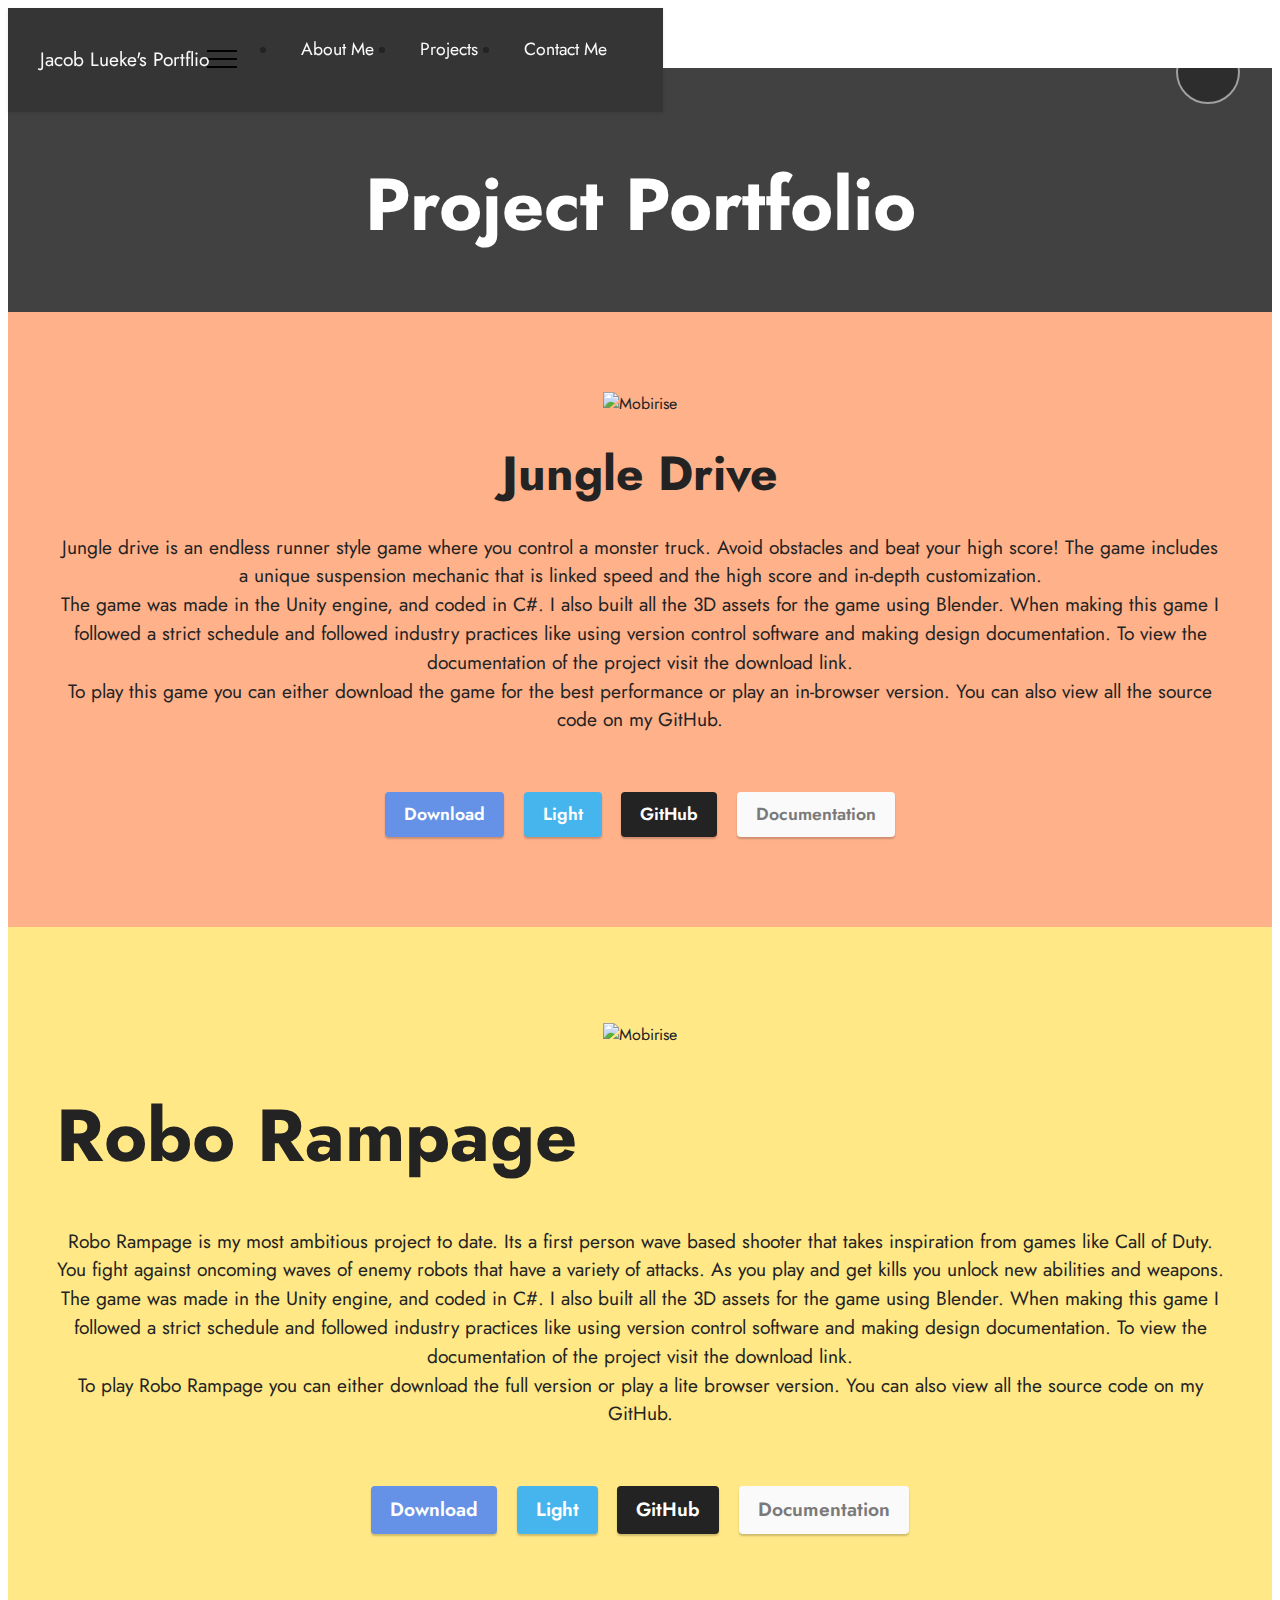
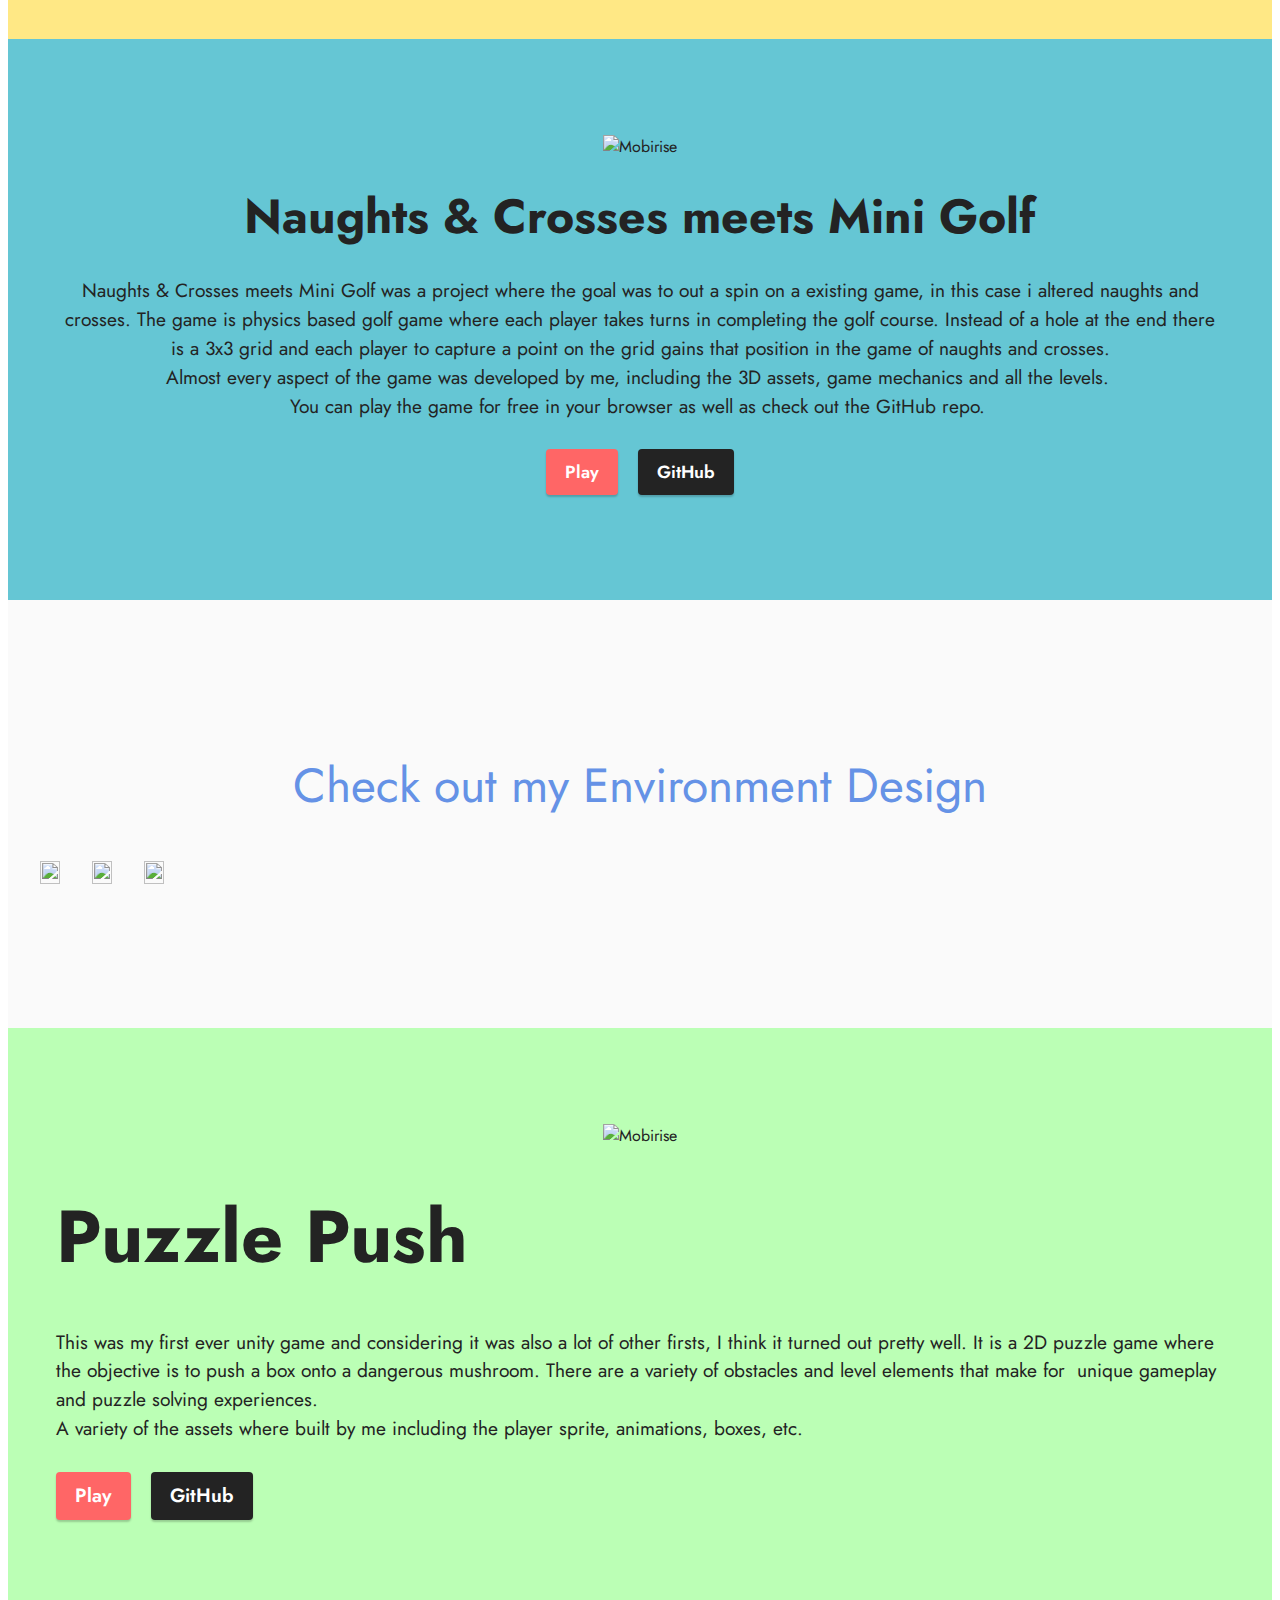
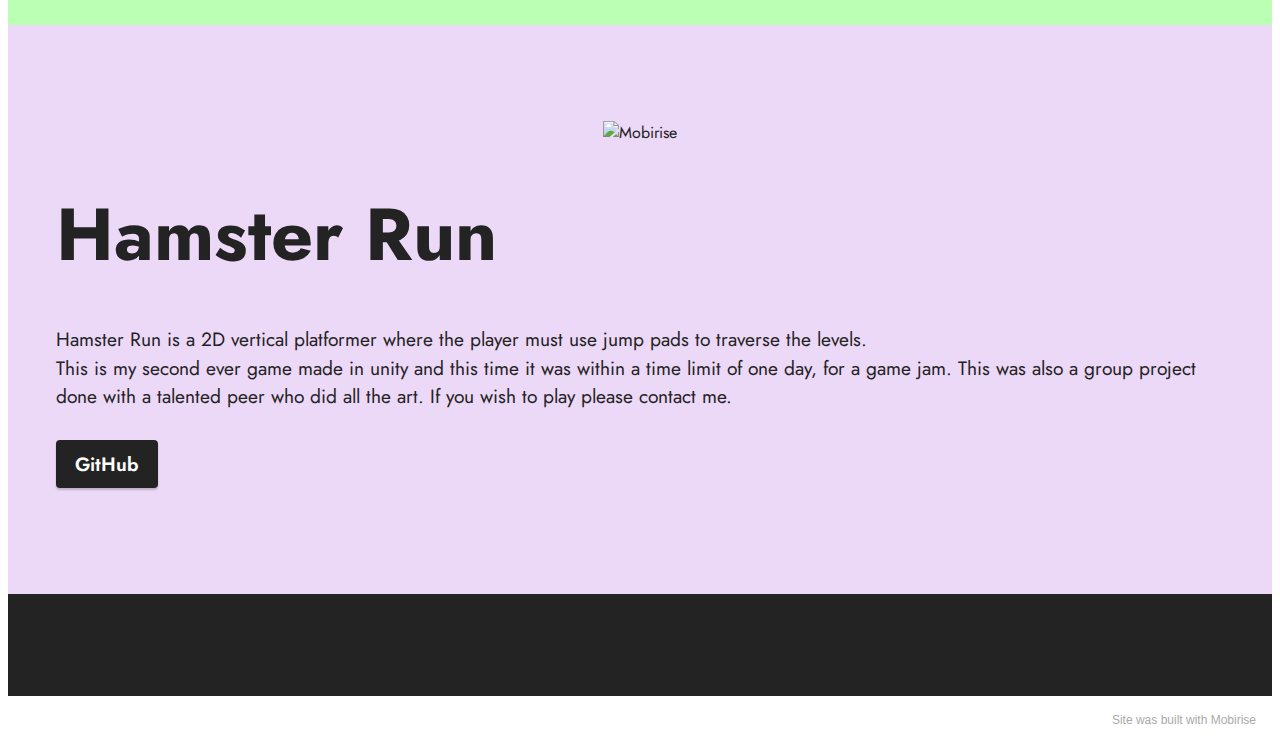
==== page1.html @ 91dbfdc4 "revert" ====
<!DOCTYPE html>
<html  >
<head>
  <!-- Site made with Mobirise Website Builder v5.5.2, https://mobirise.com -->
  <meta charset="UTF-8">
  <meta http-equiv="X-UA-Compatible" content="IE=edge">
  <meta name="generator" content="Mobirise v5.5.2, mobirise.com">
  <meta name="viewport" content="width=device-width, initial-scale=1, minimum-scale=1">
  <link rel="shortcut icon" href="assets/images/logo-128x139-1.png" type="image/x-icon">
  <meta name="description" content="">
  
  
  <title>Portolfio</title>
  <link rel="stylesheet" href="assets/web/assets/mobirise-icons2/mobirise2.css">
  <link rel="stylesheet" href="assets/bootstrap/css/bootstrap.min.css">
  <link rel="stylesheet" href="assets/bootstrap/css/bootstrap-grid.min.css">
  <link rel="stylesheet" href="assets/bootstrap/css/bootstrap-reboot.min.css">
  <link rel="stylesheet" href="assets/dropdown/css/style.css">
  <link rel="stylesheet" href="assets/socicon/css/styles.css">
  <link rel="stylesheet" href="assets/theme/css/style.css">
  <link rel="preload" href="https://fonts.googleapis.com/css?family=Jost:100,200,300,400,500,600,700,800,900,100i,200i,300i,400i,500i,600i,700i,800i,900i&display=swap" as="style" onload="this.onload=null;this.rel='stylesheet'">
  <noscript><link rel="stylesheet" href="https://fonts.googleapis.com/css?family=Jost:100,200,300,400,500,600,700,800,900,100i,200i,300i,400i,500i,600i,700i,800i,900i&display=swap"></noscript>
  <link rel="preload" as="style" href="assets/mobirise/css/mbr-additional.css"><link rel="stylesheet" href="assets/mobirise/css/mbr-additional.css" type="text/css">
  
  
  
  
</head>
<body>
  
  <section data-bs-version="5.1" class="menu menu1 cid-sQUdzG1cKZ" once="menu" id="menu1-v">
    

    <nav class="navbar navbar-dropdown navbar-fixed-top navbar-expand-lg">
        <div class="container">
            <div class="navbar-brand">
                
                <span class="navbar-caption-wrap"><a class="navbar-caption text-white text-primary display-7" href="index.html#top">Jacob Lueke's Portflio</a></span>
            </div>
            <button class="navbar-toggler" type="button" data-toggle="collapse" data-bs-toggle="collapse" data-target="#navbarSupportedContent" data-bs-target="#navbarSupportedContent" aria-controls="navbarNavAltMarkup" aria-expanded="false" aria-label="Toggle navigation">
                <div class="hamburger">
                    <span></span>
                    <span></span>
                    <span></span>
                    <span></span>
                </div>
            </button>
            <div class="collapse navbar-collapse" id="navbarSupportedContent">
                <ul class="navbar-nav nav-dropdown nav-right" data-app-modern-menu="true"><li class="nav-item"><a class="nav-link link text-white text-primary display-4" href="page2.html#top">
                            About Me</a></li>
                    <li class="nav-item"><a class="nav-link link text-white text-primary display-4" href="page1.html#top">Projects</a></li>
                    <li class="nav-item"><a class="nav-link link text-white text-primary display-4" href="index.html#form7-u">Contact Me</a>
                    </li></ul>
                
                
            </div>
        </div>
    </nav>
</section>

<section data-bs-version="5.1" class="header6 cid-sQVkIy7RHA" id="header6-13">

    

    

    <div class="align-center container">
        <div class="row justify-content-center">
            <div class="col-12 col-lg-10">
                <h1 class="mbr-section-title mbr-fonts-style mbr-white mb-3 display-1"><strong>Project Portfolio</strong></h1>
                
                
                
            </div>
        </div>
    </div>
</section>

<section data-bs-version="5.1" class="header14 cid-sQVjzppaXi" id="header14-12">

    

    

    <div class="container">
        <div class="row justify-content-center align-items-center">
            <div class="col-12 col-md-7 image-wrapper">
                <img src="assets/images/capture6-1256x707.png" alt="Mobirise">
            </div>
            <div class="col-12 col-md">
                <div class="text-wrapper">
                    <h1 class="mbr-section-title mbr-fonts-style mb-3 display-2"><strong>Jungle Drive</strong></h1>
                    <p class="mbr-text mbr-fonts-style display-7">Jungle drive is an endless runner style game where you control a monster truck. Avoid obstacles and beat your high score! The game includes a unique suspension mechanic that is linked speed and the high score and in-depth customization.<br>The game was made in the Unity engine, and coded in C#. I also built all the 3D assets for the game using Blender. When making this game I followed a strict schedule and followed industry practices like using version control software and making design documentation. To view the documentation of the project visit the download link.<br>To play this game&nbsp;you can either download the game for the best performance or play an in-browser version. You can also view all the source code on my GitHub.<br><br></p>
                    <div class="mbr-section-btn mt-3"><a class="btn btn-primary display-4" href="https://drive.google.com/drive/folders/1YsSR0ythibNIEJcyOgv0qKpNELX3BzXY?usp=sharing" target="_blank">Download</a> <a class="btn btn-info display-4" href="https://play.unity.com/mg/other/jungle-drive" target="_blank">Light</a> <a class="btn btn-black display-4" href="https://github.com/BeeepBeepSheep/Jungle-Drive-Practical-Project/tree/main" target="_blank">GitHub</a> <a class="btn btn-white display-4" href="https://drive.google.com/drive/folders/1ztx5R9bh13xv-PZUQ4jQxgOvToodJFNw?usp=sharing" target="_blank">Documentation</a></div>
                </div>
            </div>
        </div>
    </div>
</section>

<section data-bs-version="5.1" class="header11 cid-sQUyQon778" id="header11-w">

    

    

    <div class="container">
        <div class="row justify-content-center">
            <div class="col-12 col-md-6 image-wrapper">
                <img class="w-100" src="assets/images/roborampage-screenshot-2-1123x1123.jpg" alt="Mobirise">
            </div>
            <div class="col-12 col-md">
                <div class="text-wrapper text-center">
                    <h1 class="mbr-section-title mbr-fonts-style mb-3 display-1">
                        <strong>Robo Rampage</strong></h1>
                    <p class="mbr-text mbr-fonts-style display-7">
                        Robo Rampage is my most ambitious project to date. Its a first person wave based shooter that takes inspiration from games like Call of Duty. You fight against oncoming waves of enemy robots that have a variety of attacks. As you play and get kills you unlock new abilities and weapons. The game was made in the Unity engine, and coded in C#. I also built all the 3D assets for the game using Blender. When making this game I followed a strict schedule and followed industry practices like using version control software and making design documentation. To view the documentation of the project visit the download link.<br>To play Robo Rampage you can either download the full version or play a lite browser version. You can also view all the source code on my GitHub.<br><br></p>
                    <div class="mbr-section-btn mt-3"><a class="btn btn-primary display-7" href="https://drive.google.com/drive/u/0/folders/1xONFIxglfMRTgCV4GXK0SNBxltFMlNjQ" target="_blank">Download</a> <a class="btn btn-info display-7" href="https://play.unity.com/mg/other/fmp-romo-rampage" target="_blank">Light</a> <a class="btn btn-black display-7" href="https://github.com/BeeepBeepSheep/Robo-Rampage-FMP-Y1-/tree/mainBuild" target="_blank">GitHub</a> <a class="btn btn-white display-7" href="https://drive.google.com/drive/folders/1ztx5R9bh13xv-PZUQ4jQxgOvToodJFNw?usp=sharing" target="_blank">Documentation</a></div>
                </div>
            </div>
        </div>
    </div>
</section>

<section data-bs-version="5.1" class="header14 cid-sQUB1m6skg" id="header14-x">

    

    

    <div class="container">
        <div class="row justify-content-center align-items-center">
            <div class="col-12 col-md-6 image-wrapper">
                <img src="assets/images/capture-2-890x1080.png" alt="Mobirise">
            </div>
            <div class="col-12 col-md">
                <div class="text-wrapper">
                    <h1 class="mbr-section-title mbr-fonts-style mb-3 display-2">
                        <strong>Naughts &amp; Crosses meets Mini Golf</strong></h1>
                    <p class="mbr-text mbr-fonts-style display-7">
                        Naughts &amp; Crosses meets Mini Golf was a project where the goal was to out a spin on a existing game, in this case i altered naughts and crosses. The game is physics based golf game where each player takes turns in completing the golf course. Instead of a hole at the end there is a 3x3 grid and each player to capture a point on the grid gains that position in the game of naughts and crosses.<br>Almost every aspect of the game was developed by me, including the 3D assets, game mechanics and all the levels.&nbsp;<br>You can play the game for free in your browser as well as check out the GitHub repo.&nbsp;</p>
                    <div class="mbr-section-btn mt-3"><a class="btn btn-secondary display-4" href="https://play.unity.com/mg/other/tic-tac-toe-meets-mini-golf" target="_blank">Play</a>
                         <a class="btn btn-black display-4" href="https://github.com/BeeepBeepSheep/Naughts-Crosses-meets-Mini-Golf" target="_blank">GitHub</a></div>
                </div>
            </div>
        </div>
    </div>
</section>

<section data-bs-version="5.1" class="gallery6 mbr-gallery cid-sVyp55yveb" id="gallery6-1f">
    

    

    <div class="container-fluid">
        <div class="mbr-section-head">
            <h3 class="mbr-section-title mbr-fonts-style align-center m-0 display-2"><strong><a href="page2.html#image2-19" class="text-primary">Check out my Environment Design</a></strong></h3>
            
        </div>
        <div class="row mbr-gallery mt-4">
            
            <div class="col-12 col-md-6 col-lg-4 item gallery-image active">
                <div class="item-wrapper" data-toggle="modal" data-bs-toggle="modal" data-target="#sVyuZx3Oq2-modal" data-bs-target="#sVyuZx3Oq2-modal">
                    <a href="page2.html#image2-19"><img class="w-100" src="assets/images/minecraft-20-09-2021-20-49-16-878x494.png" alt="" data-slide-to="0" data-bs-slide-to="0" data-target="#lb-sVyuZx3Oq2" data-bs-target="#lb-sVyuZx3Oq2"></a>
                    <div class="icon-wrapper">
                        <span class="mobi-mbri mobi-mbri-search mbr-iconfont mbr-iconfont-btn"></span>
                    </div>
                </div>
                
            </div><div class="col-12 col-md-6 col-lg-4 item gallery-image">
                <div class="item-wrapper" data-toggle="modal" data-bs-toggle="modal" data-target="#sVyuZx3Oq2-modal" data-bs-target="#sVyuZx3Oq2-modal">
                    <a href="page2.html#image2-19"><img class="w-100" src="assets/images/minecraft-29-10-2021-11-00-8-878x494.png" alt="" data-slide-to="1" data-bs-slide-to="1" data-target="#lb-sVyuZx3Oq2" data-bs-target="#lb-sVyuZx3Oq2"></a>
                    <div class="icon-wrapper">
                        <span class="mobi-mbri mobi-mbri-search mbr-iconfont mbr-iconfont-btn"></span>
                    </div>
                </div>
                
            </div>
            
            <div class="col-12 col-md-6 col-lg-4 item gallery-image">
                <div class="item-wrapper" data-toggle="modal" data-bs-toggle="modal" data-target="#sVyuZx3Oq2-modal" data-bs-target="#sVyuZx3Oq2-modal">
                    <a href="page2.html#image2-19"><img class="w-100" src="assets/images/minecraft-29-10-2021-11-00-50-878x494.png" alt="" data-slide-to="2" data-bs-slide-to="2" data-target="#lb-sVyuZx3Oq2" data-bs-target="#lb-sVyuZx3Oq2"></a>
                    <div class="icon-wrapper">
                        <span class="mobi-mbri mobi-mbri-search mbr-iconfont mbr-iconfont-btn"></span>
                    </div>
                </div>
                
            </div>
        </div>

        <div class="modal mbr-slider" tabindex="-1" role="dialog" aria-hidden="true" id="sVyuZx3Oq2-modal">
            <div class="modal-dialog" role="document">
                <div class="modal-content">
                    <div class="modal-body">
                        <div class="carousel slide" id="lb-sVyuZx3Oq2" data-interval="5000" data-bs-interval="5000">
                            <div class="carousel-inner">
                                
                                <div class="carousel-item">
                                    <img class="d-block w-100" src="assets/images/minecraft-20-09-2021-20-49-16-878x494.png" alt="">
                                </div><div class="carousel-item active">
                                    <img class="d-block w-100" src="assets/images/minecraft-29-10-2021-11-00-8-878x494.png" alt="">
                                </div>
                                
                                <div class="carousel-item">
                                    <img class="d-block w-100" src="assets/images/minecraft-29-10-2021-11-00-50-878x494.png" alt="">
                                </div>
                            </div>
                            <ol class="carousel-indicators">
                                <li data-slide-to="0" data-bs-slide-to="0" class="active" data-target="#lb-sVyuZx3Oq2" data-bs-target="#lb-sVyuZx3Oq2"></li>
                                <li data-slide-to="1" data-bs-slide-to="1" data-target="#lb-sVyuZx3Oq2" data-bs-target="#lb-sVyuZx3Oq2"></li>
                                <li data-slide-to="2" data-bs-slide-to="2" data-target="#lb-sVyuZx3Oq2" data-bs-target="#lb-sVyuZx3Oq2"></li>
                                
                            </ol>
                            <a role="button" href="" class="close" data-dismiss="modal" data-bs-dismiss="modal" aria-label="Close">
                            </a>
                            <a class="carousel-control-prev carousel-control" role="button" data-slide="prev" data-bs-slide="prev" href="#lb-sVyuZx3Oq2">
                                <span class="mobi-mbri mobi-mbri-arrow-prev" aria-hidden="true"></span>
                                <span class="sr-only visually-hidden">Previous</span>
                            </a>
                            <a class="carousel-control-next carousel-control" role="button" data-slide="next" data-bs-slide="next" href="#lb-sVyuZx3Oq2">
                                <span class="mobi-mbri mobi-mbri-arrow-next" aria-hidden="true"></span>
                                <span class="sr-only visually-hidden">Next</span>
                            </a>
                        </div>
                    </div>
                </div>
            </div>
        </div>
    </div>
</section>

<section data-bs-version="5.1" class="header11 cid-sQV9ipNPEw" id="header11-11">

    

    

    <div class="container">
        <div class="row justify-content-center">
            <div class="col-12 col-md-6 image-wrapper">
                <img class="w-100" src="assets/images/capture6-759x899.png" alt="Mobirise">
            </div>
            <div class="col-12 col-md">
                <div class="text-wrapper text-center">
                    <h1 class="mbr-section-title mbr-fonts-style mb-3 display-1">
                        <strong>Puzzle Push</strong></h1>
                    <p class="mbr-text mbr-fonts-style display-7">
                        This was my first ever unity game and considering it was also a lot of other firsts, I think it turned out pretty well. It is a 2D puzzle game where the objective is to push a box onto a dangerous mushroom. There are a variety of obstacles and level elements that make for&nbsp; unique gameplay and puzzle solving experiences.<br>A variety of the assets where built by me including the player sprite, animations, boxes, etc.</p>
                    <div class="mbr-section-btn mt-3"><a class="btn btn-secondary display-7" href="https://play.unity.com/mg/other/puzzle-push" target="_blank">Play</a> <a class="btn btn-black display-7" href="https://github.com/BeeepBeepSheep/PracticalProject-2D/tree/master4" target="_blank">GitHub</a></div>
                </div>
            </div>
        </div>
    </div>
</section>

<section data-bs-version="5.1" class="header11 cid-sQVnbO18UL" id="header11-15">

    

    

    <div class="container">
        <div class="row justify-content-center">
            <div class="col-12 col-md-6 image-wrapper">
                <img class="w-100" src="assets/images/capture7-1083x868.png" alt="Mobirise">
            </div>
            <div class="col-12 col-md">
                <div class="text-wrapper text-center">
                    <h1 class="mbr-section-title mbr-fonts-style mb-3 display-1">
                        <strong>Hamster Run</strong></h1>
                    <p class="mbr-text mbr-fonts-style display-7">Hamster Run is a 2D vertical platformer where the player must use jump pads to traverse the levels.<br>This is my second ever game made in unity and this time it was within a time limit of one day, for a game jam. This was also a group project done with a talented peer who did all the art. If you wish to play please contact me.</p>
                    <div class="mbr-section-btn mt-3"><a class="btn btn-black display-7" href="https://github.com/BeeepBeepSheep/team-project-game-jam-v2" target="_blank">GitHub</a></div>
                </div>
            </div>
        </div>
    </div>
</section>

<section data-bs-version="5.1" class="footer3 cid-sQVOUpzdGP" once="footers" id="footer3-1b">

    

    

    <div class="container">
        <div class="media-container-row align-center mbr-white">
            
            
            <div class="row row-copirayt">
                <p class="mbr-text mb-0 mbr-fonts-style mbr-white align-center display-7"></p>
            </div>
        </div>
    </div>
</section><section style="background-color: #fff; font-family: -apple-system, BlinkMacSystemFont, 'Segoe UI', 'Roboto', 'Helvetica Neue', Arial, sans-serif; color:#aaa; font-size:12px; padding: 0; align-items: center; display: flex;"><a href="https://mobirise.site/w" style="flex: 1 1; height: 3rem; padding-left: 1rem;"></a><p style="flex: 0 0 auto; margin:0; padding-right:1rem;">Site was <a href="https://mobirise.site/h" style="color:#aaa;">built with</a> Mobirise</p></section><script src="assets/bootstrap/js/bootstrap.bundle.min.js"></script>  <script src="assets/smoothscroll/smooth-scroll.js"></script>  <script src="assets/ytplayer/index.js"></script>  <script src="assets/dropdown/js/navbar-dropdown.js"></script>  <script src="assets/theme/js/script.js"></script>  
  
  
</body>
</html>
---- assets/theme/css/style.css ----
@charset "UTF-8";
section {
  background-color: #ffffff;
}

body {
  font-style: normal;
  line-height: 1.5;
  font-weight: 400;
  color: #232323;
  position: relative;
}

button {
  background-color: transparent;
  border-color: transparent;
}

section,
.container,
.container-fluid {
  position: relative;
  word-wrap: break-word;
}

a.mbr-iconfont:hover {
  text-decoration: none;
}

.article .lead p,
.article .lead ul,
.article .lead ol,
.article .lead pre,
.article .lead blockquote {
  margin-bottom: 0;
}

a {
  font-style: normal;
  font-weight: 400;
  cursor: pointer;
}
a, a:hover {
  text-decoration: none;
}

.mbr-section-title {
  font-style: normal;
  line-height: 1.3;
}

.mbr-section-subtitle {
  line-height: 1.3;
}

.mbr-text {
  font-style: normal;
  line-height: 1.7;
}

h1,
h2,
h3,
h4,
h5,
h6,
.display-1,
.display-2,
.display-4,
.display-5,
.display-7,
span,
p,
a {
  line-height: 1;
  word-break: break-word;
  word-wrap: break-word;
  font-weight: 400;
}

b,
strong {
  font-weight: bold;
}

input:-webkit-autofill, input:-webkit-autofill:hover, input:-webkit-autofill:focus, input:-webkit-autofill:active {
  transition-delay: 9999s;
  -webkit-transition-property: background-color, color;
  transition-property: background-color, color;
}

textarea[type=hidden] {
  display: none;
}

section {
  background-position: 50% 50%;
  background-repeat: no-repeat;
  background-size: cover;
}
section .mbr-background-video,
section .mbr-background-video-preview {
  position: absolute;
  bottom: 0;
  left: 0;
  right: 0;
  top: 0;
}

.hidden {
  visibility: hidden;
}

.mbr-z-index20 {
  z-index: 20;
}

/*! Base colors */
.mbr-white {
  color: #ffffff;
}

.mbr-black {
  color: #111111;
}

.mbr-bg-white {
  background-color: #ffffff;
}

.mbr-bg-black {
  background-color: #000000;
}

/*! Text-aligns */
.align-left {
  text-align: left;
}

.align-center {
  text-align: center;
}

.align-right {
  text-align: right;
}

/*! Font-weight  */
.mbr-light {
  font-weight: 300;
}

.mbr-regular {
  font-weight: 400;
}

.mbr-semibold {
  font-weight: 500;
}

.mbr-bold {
  font-weight: 700;
}

/*! Media  */
.media-content {
  flex-basis: 100%;
}

.media-container-row {
  display: flex;
  flex-direction: row;
  flex-wrap: wrap;
  justify-content: center;
  align-content: center;
  align-items: start;
}
.media-container-row .media-size-item {
  width: 400px;
}

.media-container-column {
  display: flex;
  flex-direction: column;
  flex-wrap: wrap;
  justify-content: center;
  align-content: center;
  align-items: stretch;
}
.media-container-column > * {
  width: 100%;
}

@media (min-width: 992px) {
  .media-container-row {
    flex-wrap: nowrap;
  }
}
figure {
  margin-bottom: 0;
  overflow: hidden;
}

figure[mbr-media-size] {
  transition: width 0.1s;
}

img,
iframe {
  display: block;
  width: 100%;
}

.card {
  background-color: transparent;
  border: none;
}

.card-box {
  width: 100%;
}

.card-img {
  text-align: center;
  flex-shrink: 0;
  -webkit-flex-shrink: 0;
}

.media {
  max-width: 100%;
  margin: 0 auto;
}

.mbr-figure {
  align-self: center;
}

.media-container > div {
  max-width: 100%;
}

.mbr-figure img,
.card-img img {
  width: 100%;
}

@media (max-width: 991px) {
  .media-size-item {
    width: auto !important;
  }

  .media {
    width: auto;
  }

  .mbr-figure {
    width: 100% !important;
  }
}
/*! Buttons */
.mbr-section-btn {
  margin-left: -0.6rem;
  margin-right: -0.6rem;
  font-size: 0;
}

.btn {
  font-weight: 600;
  border-width: 1px;
  font-style: normal;
  margin: 0.6rem 0.6rem;
  white-space: normal;
  transition: all 0.2s ease-in-out;
  display: inline-flex;
  align-items: center;
  justify-content: center;
  word-break: break-word;
}

.btn-sm {
  font-weight: 600;
  letter-spacing: 0px;
  transition: all 0.3s ease-in-out;
}

.btn-md {
  font-weight: 600;
  letter-spacing: 0px;
  transition: all 0.3s ease-in-out;
}

.btn-lg {
  font-weight: 600;
  letter-spacing: 0px;
  transition: all 0.3s ease-in-out;
}

.btn-form {
  margin: 0;
}
.btn-form:hover {
  cursor: pointer;
}

nav .mbr-section-btn {
  margin-left: 0rem;
  margin-right: 0rem;
}

/*! Btn icon margin */
.btn .mbr-iconfont,
.btn.btn-sm .mbr-iconfont {
  order: 1;
  cursor: pointer;
  margin-left: 0.5rem;
  vertical-align: sub;
}

.btn.btn-md .mbr-iconfont,
.btn.btn-md .mbr-iconfont {
  margin-left: 0.8rem;
}

.mbr-regular {
  font-weight: 400;
}

.mbr-semibold {
  font-weight: 500;
}

.mbr-bold {
  font-weight: 700;
}

[type=submit] {
  -webkit-appearance: none;
}

/*! Full-screen */
.mbr-fullscreen .mbr-overlay {
  min-height: 100vh;
}

.mbr-fullscreen {
  display: flex;
  display: -moz-flex;
  display: -ms-flex;
  display: -o-flex;
  align-items: center;
  min-height: 100vh;
  padding-top: 3rem;
  padding-bottom: 3rem;
}

/*! Map */
.map {
  height: 25rem;
  position: relative;
}
.map iframe {
  width: 100%;
  height: 100%;
}

/*! Scroll to top arrow */
.mbr-arrow-up {
  bottom: 25px;
  right: 90px;
  position: fixed;
  text-align: right;
  z-index: 5000;
  color: #ffffff;
  font-size: 22px;
}

.mbr-arrow-up a {
  background: rgba(0, 0, 0, 0.2);
  border-radius: 50%;
  color: #fff;
  display: inline-block;
  height: 60px;
  width: 60px;
  border: 2px solid #fff;
  outline-style: none !important;
  position: relative;
  text-decoration: none;
  transition: all 0.3s ease-in-out;
  cursor: pointer;
  text-align: center;
}
.mbr-arrow-up a:hover {
  background-color: rgba(0, 0, 0, 0.4);
}
.mbr-arrow-up a i {
  line-height: 60px;
}

.mbr-arrow-up-icon {
  display: block;
  color: #fff;
}

.mbr-arrow-up-icon::before {
  content: "›";
  display: inline-block;
  font-family: serif;
  font-size: 22px;
  line-height: 1;
  font-style: normal;
  position: relative;
  top: 6px;
  left: -4px;
  transform: rotate(-90deg);
}

/*! Arrow Down */
.mbr-arrow {
  position: absolute;
  bottom: 45px;
  left: 50%;
  width: 60px;
  height: 60px;
  cursor: pointer;
  background-color: rgba(80, 80, 80, 0.5);
  border-radius: 50%;
  transform: translateX(-50%);
}
@media (max-width: 767px) {
  .mbr-arrow {
    display: none;
  }
}
.mbr-arrow > a {
  display: inline-block;
  text-decoration: none;
  outline-style: none;
  -webkit-animation: arrowdown 1.7s ease-in-out infinite;
          animation: arrowdown 1.7s ease-in-out infinite;
  color: #ffffff;
}
.mbr-arrow > a > i {
  position: absolute;
  top: -2px;
  left: 15px;
  font-size: 2rem;
}

#scrollToTop a i::before {
  content: "";
  position: absolute;
  display: block;
  border-bottom: 2.5px solid #fff;
  border-left: 2.5px solid #fff;
  width: 27.8%;
  height: 27.8%;
  left: 50%;
  top: 51%;
  transform: translateY(-30%) translateX(-50%) rotate(135deg);
}

@keyframes arrowdown {
  0% {
    transform: translateY(0px);
  }
  50% {
    transform: translateY(-5px);
  }
  100% {
    transform: translateY(0px);
  }
}
@-webkit-keyframes arrowdown {
  0% {
    transform: translateY(0px);
  }
  50% {
    transform: translateY(-5px);
  }
  100% {
    transform: translateY(0px);
  }
}
@media (max-width: 500px) {
  .mbr-arrow-up {
    left: 0;
    right: 0;
    text-align: center;
  }
}
/*Gradients animation*/
@keyframes gradient-animation {
  from {
    background-position: 0% 100%;
    -webkit-animation-timing-function: ease-in-out;
            animation-timing-function: ease-in-out;
  }
  to {
    background-position: 100% 0%;
    -webkit-animation-timing-function: ease-in-out;
            animation-timing-function: ease-in-out;
  }
}
@-webkit-keyframes gradient-animation {
  from {
    background-position: 0% 100%;
    -webkit-animation-timing-function: ease-in-out;
            animation-timing-function: ease-in-out;
  }
  to {
    background-position: 100% 0%;
    -webkit-animation-timing-function: ease-in-out;
            animation-timing-function: ease-in-out;
  }
}
.bg-gradient {
  background-size: 200% 200%;
  animation: gradient-animation 5s infinite alternate;
  -webkit-animation: gradient-animation 5s infinite alternate;
}

.menu .navbar-brand {
  display: -webkit-flex;
}
.menu .navbar-brand span {
  display: flex;
  display: -webkit-flex;
}
.menu .navbar-brand .navbar-caption-wrap {
  display: -webkit-flex;
}
.menu .navbar-brand .navbar-logo img {
  display: -webkit-flex;
  width: auto;
}
@media (min-width: 768px) and (max-width: 991px) {
  .menu .navbar-toggleable-sm .navbar-nav {
    display: -ms-flexbox;
  }
}
@media (max-width: 991px) {
  .menu .navbar-collapse {
    max-height: 93.5vh;
  }
  .menu .navbar-collapse.show {
    overflow: auto;
  }
}
@media (min-width: 992px) {
  .menu .navbar-nav.nav-dropdown {
    display: -webkit-flex;
  }
  .menu .navbar-toggleable-sm .navbar-collapse {
    display: -webkit-flex !important;
  }
  .menu .collapsed .navbar-collapse {
    max-height: 93.5vh;
  }
  .menu .collapsed .navbar-collapse.show {
    overflow: auto;
  }
}
@media (max-width: 767px) {
  .menu .navbar-collapse {
    max-height: 80vh;
  }
}

.nav-link .mbr-iconfont {
  margin-right: 0.5rem;
}

.navbar {
  display: -webkit-flex;
  -webkit-flex-wrap: wrap;
  -webkit-align-items: center;
  -webkit-justify-content: space-between;
}

.navbar-collapse {
  -webkit-flex-basis: 100%;
  -webkit-flex-grow: 1;
  -webkit-align-items: center;
}

.nav-dropdown .link {
  padding: 0.667em 1.667em !important;
  margin: 0 !important;
}

.nav {
  display: -webkit-flex;
  -webkit-flex-wrap: wrap;
}

.row {
  display: -webkit-flex;
  -webkit-flex-wrap: wrap;
}

.justify-content-center {
  -webkit-justify-content: center;
}

.form-inline {
  display: -webkit-flex;
}

.card-wrapper {
  -webkit-flex: 1;
}

.carousel-control {
  z-index: 10;
  display: -webkit-flex;
}

.carousel-controls {
  display: -webkit-flex;
}

.media {
  display: -webkit-flex;
}

.form-group:focus {
  outline: none;
}

.jq-selectbox__select {
  padding: 7px 0;
  position: relative;
}

.jq-selectbox__dropdown {
  overflow: hidden;
  border-radius: 10px;
  position: absolute;
  top: 100%;
  left: 0 !important;
  width: 100% !important;
}

.jq-selectbox__trigger-arrow {
  right: 0;
  transform: translateY(-50%);
}

.jq-selectbox li {
  padding: 1.07em 0.5em;
}

input[type=range] {
  padding-left: 0 !important;
  padding-right: 0 !important;
}

.modal-dialog,
.modal-content {
  height: 100%;
}

.modal-dialog .carousel-inner {
  height: calc(100vh - 1.75rem);
}
@media (max-width: 575px) {
  .modal-dialog .carousel-inner {
    height: calc(100vh - 1rem);
  }
}

.carousel-item {
  text-align: center;
}

.carousel-item img {
  margin: auto;
}

.navbar-toggler {
  align-self: flex-start;
  padding: 0.25rem 0.75rem;
  font-size: 1.25rem;
  line-height: 1;
  background: transparent;
  border: 1px solid transparent;
  border-radius: 0.25rem;
}

.navbar-toggler:focus,
.navbar-toggler:hover {
  text-decoration: none;
  box-shadow: none;
}

.navbar-toggler-icon {
  display: inline-block;
  width: 1.5em;
  height: 1.5em;
  vertical-align: middle;
  content: "";
  background: no-repeat center center;
  background-size: 100% 100%;
}

.navbar-toggler-left {
  position: absolute;
  left: 1rem;
}

.navbar-toggler-right {
  position: absolute;
  right: 1rem;
}

.card-img {
  width: auto;
}

.menu .navbar.collapsed:not(.beta-menu) {
  flex-direction: column;
}

.carousel-item.active,
.carousel-item-next,
.carousel-item-prev {
  display: flex;
}

.note-air-layout .dropup .dropdown-menu,
.note-air-layout .navbar-fixed-bottom .dropdown .dropdown-menu {
  bottom: initial !important;
}

html,
body {
  height: auto;
  min-height: 100vh;
}

.dropup .dropdown-toggle::after {
  display: none;
}

.form-asterisk {
  font-family: initial;
  position: absolute;
  top: -2px;
  font-weight: normal;
}

.form-control-label {
  position: relative;
  cursor: pointer;
  margin-bottom: 0.357em;
  padding: 0;
}

.alert {
  color: #ffffff;
  border-radius: 0;
  border: 0;
  font-size: 1.1rem;
  line-height: 1.5;
  margin-bottom: 1.875rem;
  padding: 1.25rem;
  position: relative;
  text-align: center;
}
.alert.alert-form::after {
  background-color: inherit;
  bottom: -7px;
  content: "";
  display: block;
  height: 14px;
  left: 50%;
  margin-left: -7px;
  position: absolute;
  transform: rotate(45deg);
  width: 14px;
}

.form-control {
  background-color: #ffffff;
  background-clip: border-box;
  color: #232323;
  line-height: 1rem !important;
  height: auto;
  padding: 0.6rem 1.2rem;
  transition: border-color 0.25s ease 0s;
  border: 1px solid transparent !important;
  border-radius: 4px;
  box-shadow: rgba(0, 0, 0, 0.07) 0px 1px 1px 0px, rgba(0, 0, 0, 0.07) 0px 1px 3px 0px, rgba(0, 0, 0, 0.03) 0px 0px 0px 1px;
}
.form-active .form-control:invalid {
  border-color: red;
}

form .row {
  margin-left: -0.6rem;
  margin-right: -0.6rem;
}
form .row [class*=col] {
  padding-left: 0.6rem;
  padding-right: 0.6rem;
}

form .mbr-section-btn {
  margin: 0;
  padding-left: 0.6rem;
  padding-right: 0.6rem;
}

form .btn {
  display: flex;
  padding: 0.6rem 1.2rem;
  margin: 0;
}

form .form-check-input {
  margin-top: 0.5;
}

textarea.form-control {
  line-height: 1.5rem !important;
}

.form-group {
  margin-bottom: 1.2rem;
}

.form-control,
form .btn {
  min-height: 48px;
}

.gdpr-block label span.textGDPR input[name=gdpr] {
  top: 7px;
}

.form-control:focus {
  box-shadow: none;
}

:focus {
  outline: none;
}

.mbr-overlay {
  background-color: #000;
  bottom: 0;
  left: 0;
  opacity: 0.5;
  position: absolute;
  right: 0;
  top: 0;
  z-index: 0;
  pointer-events: none;
}

blockquote {
  font-style: italic;
  padding: 3rem;
  font-size: 1.09rem;
  position: relative;
  border-left: 3px solid;
}

ul,
ol,
pre,
blockquote {
  margin-bottom: 2.3125rem;
}

.mt-4 {
  margin-top: 2rem !important;
}

.mb-4 {
  margin-bottom: 2rem !important;
}

@media (min-width: 992px) {
  .container {
    padding-left: 16px;
    padding-right: 16px;
  }

  .row {
    margin-left: -16px;
    margin-right: -16px;
  }
  .row > [class*=col] {
    padding-left: 16px;
    padding-right: 16px;
  }
}
@media (min-width: 768px) {
  .container-fluid {
    padding-left: 32px;
    padding-right: 32px;
  }
}
@media (min-width: 768px) and (max-width: 991px) {
  .mbr-container {
    padding-left: 32px;
    padding-right: 32px;
  }
}
@media (max-width: 767px) {
  .mbr-container {
    padding-left: 16px;
    padding-right: 16px;
  }
}
.card-wrapper,
.item-wrapper {
  overflow: hidden;
}

.app-video-wrapper > img {
  opacity: 1;
}

.item {
  position: relative;
}

.dropdown-menu .dropdown-menu {
  left: 100%;
}

.dropdown-item + .dropdown-menu {
  display: none;
}

.dropdown-item:hover + .dropdown-menu,
.dropdown-menu:hover {
  display: block;
}.engine {
	position: absolute;
	text-indent: -2400px;
	text-align: center;
	padding: 0;
	top: 0;
	left: -2400px;
}
---- assets/mobirise/css/mbr-additional.css ----
body {
  font-family: Jost;
}
.display-1 {
  font-family: 'Jost', sans-serif;
  font-size: 4.6rem;
  line-height: 1.1;
}
.display-1 > .mbr-iconfont {
  font-size: 5.75rem;
}
.display-2 {
  font-family: 'Jost', sans-serif;
  font-size: 3rem;
  line-height: 1.1;
}
.display-2 > .mbr-iconfont {
  font-size: 3.75rem;
}
.display-4 {
  font-family: 'Jost', sans-serif;
  font-size: 1.1rem;
  line-height: 1.5;
}
.display-4 > .mbr-iconfont {
  font-size: 1.375rem;
}
.display-5 {
  font-family: 'Jost', sans-serif;
  font-size: 2.2rem;
  line-height: 1.5;
}
.display-5 > .mbr-iconfont {
  font-size: 2.75rem;
}
.display-7 {
  font-family: 'Jost', sans-serif;
  font-size: 1.2rem;
  line-height: 1.5;
}
.display-7 > .mbr-iconfont {
  font-size: 1.5rem;
}
/* ---- Fluid typography for mobile devices ---- */
/* 1.4 - font scale ratio ( bootstrap == 1.42857 ) */
/* 100vw - current viewport width */
/* (48 - 20)  48 == 48rem == 768px, 20 == 20rem == 320px(minimal supported viewport) */
/* 0.65 - min scale variable, may vary */
@media (max-width: 992px) {
  .display-1 {
    font-size: 3.68rem;
  }
}
@media (max-width: 768px) {
  .display-1 {
    font-size: 3.22rem;
    font-size: calc( 2.26rem + (4.6 - 2.26) * ((100vw - 20rem) / (48 - 20)));
    line-height: calc( 1.1 * (2.26rem + (4.6 - 2.26) * ((100vw - 20rem) / (48 - 20))));
  }
  .display-2 {
    font-size: 2.4rem;
    font-size: calc( 1.7rem + (3 - 1.7) * ((100vw - 20rem) / (48 - 20)));
    line-height: calc( 1.3 * (1.7rem + (3 - 1.7) * ((100vw - 20rem) / (48 - 20))));
  }
  .display-4 {
    font-size: 0.88rem;
    font-size: calc( 1.0350000000000001rem + (1.1 - 1.0350000000000001) * ((100vw - 20rem) / (48 - 20)));
    line-height: calc( 1.4 * (1.0350000000000001rem + (1.1 - 1.0350000000000001) * ((100vw - 20rem) / (48 - 20))));
  }
  .display-5 {
    font-size: 1.76rem;
    font-size: calc( 1.42rem + (2.2 - 1.42) * ((100vw - 20rem) / (48 - 20)));
    line-height: calc( 1.4 * (1.42rem + (2.2 - 1.42) * ((100vw - 20rem) / (48 - 20))));
  }
  .display-7 {
    font-size: 0.96rem;
    font-size: calc( 1.07rem + (1.2 - 1.07) * ((100vw - 20rem) / (48 - 20)));
    line-height: calc( 1.4 * (1.07rem + (1.2 - 1.07) * ((100vw - 20rem) / (48 - 20))));
  }
}
/* Buttons */
.btn {
  padding: 0.6rem 1.2rem;
  border-radius: 4px;
}
.btn-sm {
  padding: 0.6rem 1.2rem;
  border-radius: 4px;
}
.btn-md {
  padding: 0.6rem 1.2rem;
  border-radius: 4px;
}
.btn-lg {
  padding: 1rem 2.6rem;
  border-radius: 4px;
}
.bg-primary {
  background-color: #6592e6 !important;
}
.bg-success {
  background-color: #40b0bf !important;
}
.bg-info {
  background-color: #47b5ed !important;
}
.bg-warning {
  background-color: #ffe161 !important;
}
.bg-danger {
  background-color: #ff9966 !important;
}
.btn-primary,
.btn-primary:active {
  background-color: #6592e6 !important;
  border-color: #6592e6 !important;
  color: #ffffff !important;
  box-shadow: 0 2px 2px 0 rgba(0, 0, 0, 0.2);
}
.btn-primary:hover,
.btn-primary:focus,
.btn-primary.focus,
.btn-primary.active {
  color: #ffffff !important;
  background-color: #2260d2 !important;
  border-color: #2260d2 !important;
  box-shadow: 0 2px 5px 0 rgba(0, 0, 0, 0.2);
}
.btn-primary.disabled,
.btn-primary:disabled {
  color: #ffffff !important;
  background-color: #2260d2 !important;
  border-color: #2260d2 !important;
}
.btn-secondary,
.btn-secondary:active {
  background-color: #ff6666 !important;
  border-color: #ff6666 !important;
  color: #ffffff !important;
  box-shadow: 0 2px 2px 0 rgba(0, 0, 0, 0.2);
}
.btn-secondary:hover,
.btn-secondary:focus,
.btn-secondary.focus,
.btn-secondary.active {
  color: #ffffff !important;
  background-color: #ff0f0f !important;
  border-color: #ff0f0f !important;
  box-shadow: 0 2px 5px 0 rgba(0, 0, 0, 0.2);
}
.btn-secondary.disabled,
.btn-secondary:disabled {
  color: #ffffff !important;
  background-color: #ff0f0f !important;
  border-color: #ff0f0f !important;
}
.btn-info,
.btn-info:active {
  background-color: #47b5ed !important;
  border-color: #47b5ed !important;
  color: #ffffff !important;
  box-shadow: 0 2px 2px 0 rgba(0, 0, 0, 0.2);
}
.btn-info:hover,
.btn-info:focus,
.btn-info.focus,
.btn-info.active {
  color: #ffffff !important;
  background-color: #148cca !important;
  border-color: #148cca !important;
  box-shadow: 0 2px 5px 0 rgba(0, 0, 0, 0.2);
}
.btn-info.disabled,
.btn-info:disabled {
  color: #ffffff !important;
  background-color: #148cca !important;
  border-color: #148cca !important;
}
.btn-success,
.btn-success:active {
  background-color: #40b0bf !important;
  border-color: #40b0bf !important;
  color: #ffffff !important;
  box-shadow: 0 2px 2px 0 rgba(0, 0, 0, 0.2);
}
.btn-success:hover,
.btn-success:focus,
.btn-success.focus,
.btn-success.active {
  color: #ffffff !important;
  background-color: #2a747e !important;
  border-color: #2a747e !important;
  box-shadow: 0 2px 5px 0 rgba(0, 0, 0, 0.2);
}
.btn-success.disabled,
.btn-success:disabled {
  color: #ffffff !important;
  background-color: #2a747e !important;
  border-color: #2a747e !important;
}
.btn-warning,
.btn-warning:active {
  background-color: #ffe161 !important;
  border-color: #ffe161 !important;
  color: #614f00 !important;
  box-shadow: 0 2px 2px 0 rgba(0, 0, 0, 0.2);
}
.btn-warning:hover,
.btn-warning:focus,
.btn-warning.focus,
.btn-warning.active {
  color: #0a0800 !important;
  background-color: #ffd10a !important;
  border-color: #ffd10a !important;
  box-shadow: 0 2px 5px 0 rgba(0, 0, 0, 0.2);
}
.btn-warning.disabled,
.btn-warning:disabled {
  color: #614f00 !important;
  background-color: #ffd10a !important;
  border-color: #ffd10a !important;
}
.btn-danger,
.btn-danger:active {
  background-color: #ff9966 !important;
  border-color: #ff9966 !important;
  color: #ffffff !important;
  box-shadow: 0 2px 2px 0 rgba(0, 0, 0, 0.2);
}
.btn-danger:hover,
.btn-danger:focus,
.btn-danger.focus,
.btn-danger.active {
  color: #ffffff !important;
  background-color: #ff5f0f !important;
  border-color: #ff5f0f !important;
  box-shadow: 0 2px 5px 0 rgba(0, 0, 0, 0.2);
}
.btn-danger.disabled,
.btn-danger:disabled {
  color: #ffffff !important;
  background-color: #ff5f0f !important;
  border-color: #ff5f0f !important;
}
.btn-white,
.btn-white:active {
  background-color: #fafafa !important;
  border-color: #fafafa !important;
  color: #7a7a7a !important;
  box-shadow: 0 2px 2px 0 rgba(0, 0, 0, 0.2);
}
.btn-white:hover,
.btn-white:focus,
.btn-white.focus,
.btn-white.active {
  color: #4f4f4f !important;
  background-color: #cfcfcf !important;
  border-color: #cfcfcf !important;
  box-shadow: 0 2px 5px 0 rgba(0, 0, 0, 0.2);
}
.btn-white.disabled,
.btn-white:disabled {
  color: #7a7a7a !important;
  background-color: #cfcfcf !important;
  border-color: #cfcfcf !important;
}
.btn-black,
.btn-black:active {
  background-color: #232323 !important;
  border-color: #232323 !important;
  color: #ffffff !important;
  box-shadow: 0 2px 2px 0 rgba(0, 0, 0, 0.2);
}
.btn-black:hover,
.btn-black:focus,
.btn-black.focus,
.btn-black.active {
  color: #ffffff !important;
  background-color: #000000 !important;
  border-color: #000000 !important;
  box-shadow: 0 2px 5px 0 rgba(0, 0, 0, 0.2);
}
.btn-black.disabled,
.btn-black:disabled {
  color: #ffffff !important;
  background-color: #000000 !important;
  border-color: #000000 !important;
}
.btn-primary-outline,
.btn-primary-outline:active {
  background-color: transparent !important;
  border-color: transparent;
  color: #6592e6;
}
.btn-primary-outline:hover,
.btn-primary-outline:focus,
.btn-primary-outline.focus,
.btn-primary-outline.active {
  color: #2260d2 !important;
  background-color: transparent!important;
  border-color: transparent!important;
  box-shadow: none!important;
}
.btn-primary-outline.disabled,
.btn-primary-outline:disabled {
  color: #ffffff !important;
  background-color: #6592e6 !important;
  border-color: #6592e6 !important;
}
.btn-secondary-outline,
.btn-secondary-outline:active {
  background-color: transparent !important;
  border-color: transparent;
  color: #ff6666;
}
.btn-secondary-outline:hover,
.btn-secondary-outline:focus,
.btn-secondary-outline.focus,
.btn-secondary-outline.active {
  color: #ff0f0f !important;
  background-color: transparent!important;
  border-color: transparent!important;
  box-shadow: none!important;
}
.btn-secondary-outline.disabled,
.btn-secondary-outline:disabled {
  color: #ffffff !important;
  background-color: #ff6666 !important;
  border-color: #ff6666 !important;
}
.btn-info-outline,
.btn-info-outline:active {
  background-color: transparent !important;
  border-color: transparent;
  color: #47b5ed;
}
.btn-info-outline:hover,
.btn-info-outline:focus,
.btn-info-outline.focus,
.btn-info-outline.active {
  color: #148cca !important;
  background-color: transparent!important;
  border-color: transparent!important;
  box-shadow: none!important;
}
.btn-info-outline.disabled,
.btn-info-outline:disabled {
  color: #ffffff !important;
  background-color: #47b5ed !important;
  border-color: #47b5ed !important;
}
.btn-success-outline,
.btn-success-outline:active {
  background-color: transparent !important;
  border-color: transparent;
  color: #40b0bf;
}
.btn-success-outline:hover,
.btn-success-outline:focus,
.btn-success-outline.focus,
.btn-success-outline.active {
  color: #2a747e !important;
  background-color: transparent!important;
  border-color: transparent!important;
  box-shadow: none!important;
}
.btn-success-outline.disabled,
.btn-success-outline:disabled {
  color: #ffffff !important;
  background-color: #40b0bf !important;
  border-color: #40b0bf !important;
}
.btn-warning-outline,
.btn-warning-outline:active {
  background-color: transparent !important;
  border-color: transparent;
  color: #ffe161;
}
.btn-warning-outline:hover,
.btn-warning-outline:focus,
.btn-warning-outline.focus,
.btn-warning-outline.active {
  color: #ffd10a !important;
  background-color: transparent!important;
  border-color: transparent!important;
  box-shadow: none!important;
}
.btn-warning-outline.disabled,
.btn-warning-outline:disabled {
  color: #614f00 !important;
  background-color: #ffe161 !important;
  border-color: #ffe161 !important;
}
.btn-danger-outline,
.btn-danger-outline:active {
  background-color: transparent !important;
  border-color: transparent;
  color: #ff9966;
}
.btn-danger-outline:hover,
.btn-danger-outline:focus,
.btn-danger-outline.focus,
.btn-danger-outline.active {
  color: #ff5f0f !important;
  background-color: transparent!important;
  border-color: transparent!important;
  box-shadow: none!important;
}
.btn-danger-outline.disabled,
.btn-danger-outline:disabled {
  color: #ffffff !important;
  background-color: #ff9966 !important;
  border-color: #ff9966 !important;
}
.btn-black-outline,
.btn-black-outline:active {
  background-color: transparent !important;
  border-color: transparent;
  color: #232323;
}
.btn-black-outline:hover,
.btn-black-outline:focus,
.btn-black-outline.focus,
.btn-black-outline.active {
  color: #000000 !important;
  background-color: transparent!important;
  border-color: transparent!important;
  box-shadow: none!important;
}
.btn-black-outline.disabled,
.btn-black-outline:disabled {
  color: #ffffff !important;
  background-color: #232323 !important;
  border-color: #232323 !important;
}
.btn-white-outline,
.btn-white-outline:active {
  background-color: transparent !important;
  border-color: transparent;
  color: #fafafa;
}
.btn-white-outline:hover,
.btn-white-outline:focus,
.btn-white-outline.focus,
.btn-white-outline.active {
  color: #cfcfcf !important;
  background-color: transparent!important;
  border-color: transparent!important;
  box-shadow: none!important;
}
.btn-white-outline.disabled,
.btn-white-outline:disabled {
  color: #7a7a7a !important;
  background-color: #fafafa !important;
  border-color: #fafafa !important;
}
.text-primary {
  color: #6592e6 !important;
}
.text-secondary {
  color: #ff6666 !important;
}
.text-success {
  color: #40b0bf !important;
}
.text-info {
  color: #47b5ed !important;
}
.text-warning {
  color: #ffe161 !important;
}
.text-danger {
  color: #ff9966 !important;
}
.text-white {
  color: #fafafa !important;
}
.text-black {
  color: #232323 !important;
}
a.text-primary:hover,
a.text-primary:focus,
a.text-primary.active {
  color: #205ac5 !important;
}
a.text-secondary:hover,
a.text-secondary:focus,
a.text-secondary.active {
  color: #ff0000 !important;
}
a.text-success:hover,
a.text-success:focus,
a.text-success.active {
  color: #266a73 !important;
}
a.text-info:hover,
a.text-info:focus,
a.text-info.active {
  color: #1283bc !important;
}
a.text-warning:hover,
a.text-warning:focus,
a.text-warning.active {
  color: #facb00 !important;
}
a.text-danger:hover,
a.text-danger:focus,
a.text-danger.active {
  color: #ff5500 !important;
}
a.text-white:hover,
a.text-white:focus,
a.text-white.active {
  color: #c7c7c7 !important;
}
a.text-black:hover,
a.text-black:focus,
a.text-black.active {
  color: #000000 !important;
}
a[class*="text-"]:not(.nav-link):not(.dropdown-item):not([role]):not(.navbar-caption) {
  position: relative;
  background-image: transparent;
  background-size: 10000px 2px;
  background-repeat: no-repeat;
  background-position: 0px 1.2em;
  background-position: -10000px 1.2em;
}
a[class*="text-"]:not(.nav-link):not(.dropdown-item):not([role]):not(.navbar-caption):hover {
  transition: background-position 2s ease-in-out;
  background-image: linear-gradient(currentColor 50%, currentColor 50%);
  background-position: 0px 1.2em;
}
.nav-tabs .nav-link.active {
  color: #6592e6;
}
.nav-tabs .nav-link:not(.active) {
  color: #232323;
}
.alert-success {
  background-color: #70c770;
}
.alert-info {
  background-color: #47b5ed;
}
.alert-warning {
  background-color: #ffe161;
}
.alert-danger {
  background-color: #ff9966;
}
.mbr-gallery-filter li.active .btn {
  background-color: #6592e6;
  border-color: #6592e6;
  color: #ffffff;
}
.mbr-gallery-filter li.active .btn:focus {
  box-shadow: none;
}
a,
a:hover {
  color: #6592e6;
}
.mbr-plan-header.bg-primary .mbr-plan-subtitle,
.mbr-plan-header.bg-primary .mbr-plan-price-desc {
  color: #ffffff;
}
.mbr-plan-header.bg-success .mbr-plan-subtitle,
.mbr-plan-header.bg-success .mbr-plan-price-desc {
  color: #a0d8df;
}
.mbr-plan-header.bg-info .mbr-plan-subtitle,
.mbr-plan-header.bg-info .mbr-plan-price-desc {
  color: #ffffff;
}
.mbr-plan-header.bg-warning .mbr-plan-subtitle,
.mbr-plan-header.bg-warning .mbr-plan-price-desc {
  color: #ffffff;
}
.mbr-plan-header.bg-danger .mbr-plan-subtitle,
.mbr-plan-header.bg-danger .mbr-plan-price-desc {
  color: #ffffff;
}
/* Scroll to top button*/
.scrollToTop_wraper {
  display: none;
}
.form-control {
  font-family: 'Jost', sans-serif;
  font-size: 1.1rem;
  line-height: 1.5;
  font-weight: 400;
}
.form-control > .mbr-iconfont {
  font-size: 1.375rem;
}
.form-control:hover,
.form-control:focus {
  box-shadow: rgba(0, 0, 0, 0.07) 0px 1px 1px 0px, rgba(0, 0, 0, 0.07) 0px 1px 3px 0px, rgba(0, 0, 0, 0.03) 0px 0px 0px 1px;
  border-color: #6592e6 !important;
}
.form-control:-webkit-input-placeholder {
  font-family: 'Jost', sans-serif;
  font-size: 1.1rem;
  line-height: 1.5;
  font-weight: 400;
}
.form-control:-webkit-input-placeholder > .mbr-iconfont {
  font-size: 1.375rem;
}
blockquote {
  border-color: #6592e6;
}
/* Forms */
.jq-selectbox li:hover,
.jq-selectbox li.selected {
  background-color: #6592e6;
  color: #ffffff;
}
.jq-number__spin {
  transition: 0.25s ease;
}
.jq-number__spin:hover {
  border-color: #6592e6;
}
.jq-selectbox .jq-selectbox__trigger-arrow,
.jq-number__spin.minus:after,
.jq-number__spin.plus:after {
  transition: 0.4s;
  border-top-color: #353535;
  border-bottom-color: #353535;
}
.jq-selectbox:hover .jq-selectbox__trigger-arrow,
.jq-number__spin.minus:hover:after,
.jq-number__spin.plus:hover:after {
  border-top-color: #6592e6;
  border-bottom-color: #6592e6;
}
.xdsoft_datetimepicker .xdsoft_calendar td.xdsoft_default,
.xdsoft_datetimepicker .xdsoft_calendar td.xdsoft_current,
.xdsoft_datetimepicker .xdsoft_timepicker .xdsoft_time_box > div > div.xdsoft_current {
  color: #ffffff !important;
  background-color: #6592e6 !important;
  box-shadow: none !important;
}
.xdsoft_datetimepicker .xdsoft_calendar td:hover,
.xdsoft_datetimepicker .xdsoft_timepicker .xdsoft_time_box > div > div:hover {
  color: #000000 !important;
  background: #ff6666 !important;
  box-shadow: none !important;
}
.lazy-bg {
  background-image: none !important;
}
.lazy-placeholder:not(section),
.lazy-none {
  display: block;
  position: relative;
  padding-bottom: 56.25%;
  width: 100%;
  height: auto;
}
iframe.lazy-placeholder,
.lazy-placeholder:after {
  content: '';
  position: absolute;
  width: 200px;
  height: 200px;
  background: transparent no-repeat center;
  background-size: contain;
  top: 50%;
  left: 50%;
  transform: translateX(-50%) translateY(-50%);
  background-image: url("data:image/svg+xml;charset=UTF-8,%3csvg width='32' height='32' viewBox='0 0 64 64' xmlns='http://www.w3.org/2000/svg' stroke='%236592e6' %3e%3cg fill='none' fill-rule='evenodd'%3e%3cg transform='translate(16 16)' stroke-width='2'%3e%3ccircle stroke-opacity='.5' cx='16' cy='16' r='16'/%3e%3cpath d='M32 16c0-9.94-8.06-16-16-16'%3e%3canimateTransform attributeName='transform' type='rotate' from='0 16 16' to='360 16 16' dur='1s' repeatCount='indefinite'/%3e%3c/path%3e%3c/g%3e%3c/g%3e%3c/svg%3e");
}
section.lazy-placeholder:after {
  opacity: 0.5;
}
body {
  overflow-x: hidden;
}
a {
  transition: color 0.6s;
}
.cid-sQUdzG1cKZ {
  z-index: 1000;
  width: 100%;
  position: relative;
  min-height: 60px;
}
.cid-sQUdzG1cKZ nav.navbar {
  position: fixed;
}
.cid-sQUdzG1cKZ .dropdown-item:before {
  font-family: Moririse2 !important;
  content: "\e966";
  display: inline-block;
  width: 0;
  position: absolute;
  left: 1rem;
  top: 0.5rem;
  margin-right: 0.5rem;
  line-height: 1;
  font-size: inherit;
  vertical-align: middle;
  text-align: center;
  overflow: hidden;
  transform: scale(0, 1);
  transition: all 0.25s ease-in-out;
}
.cid-sQUdzG1cKZ .dropdown-menu {
  padding: 0;
  border-radius: 4px;
  box-shadow: 0 1px 3px 0 rgba(0, 0, 0, 0.1);
}
.cid-sQUdzG1cKZ .dropdown-item {
  border-bottom: 1px solid #e6e6e6;
}
.cid-sQUdzG1cKZ .dropdown-item:hover,
.cid-sQUdzG1cKZ .dropdown-item:focus {
  background: #6592e6 !important;
  color: white !important;
}
.cid-sQUdzG1cKZ .dropdown-item:hover span {
  color: white;
}
.cid-sQUdzG1cKZ .dropdown-item:first-child {
  border-top-left-radius: 4px;
  border-top-right-radius: 4px;
}
.cid-sQUdzG1cKZ .dropdown-item:last-child {
  border-bottom: none;
  border-bottom-left-radius: 4px;
  border-bottom-right-radius: 4px;
}
.cid-sQUdzG1cKZ .nav-dropdown .link {
  padding: 0 0.3em !important;
  margin: 0.667em 1em !important;
}
.cid-sQUdzG1cKZ .nav-dropdown .link.dropdown-toggle::after {
  margin-left: 0.5rem;
  margin-top: 0.2rem;
}
.cid-sQUdzG1cKZ .nav-link {
  position: relative;
}
.cid-sQUdzG1cKZ .container {
  display: flex;
  margin: auto;
}
@media (min-width: 992px) {
  .cid-sQUdzG1cKZ .container {
    flex-wrap: nowrap;
  }
}
.cid-sQUdzG1cKZ .iconfont-wrapper {
  color: #000000 !important;
  font-size: 1.5rem;
  padding-right: 0.5rem;
}
.cid-sQUdzG1cKZ .dropdown-menu,
.cid-sQUdzG1cKZ .navbar.opened {
  background: #353535 !important;
}
.cid-sQUdzG1cKZ .nav-item:focus,
.cid-sQUdzG1cKZ .nav-link:focus {
  outline: none;
}
.cid-sQUdzG1cKZ .dropdown .dropdown-menu .dropdown-item {
  width: auto;
  transition: all 0.25s ease-in-out;
}
.cid-sQUdzG1cKZ .dropdown .dropdown-menu .dropdown-item::after {
  right: 0.5rem;
}
.cid-sQUdzG1cKZ .dropdown .dropdown-menu .dropdown-item .mbr-iconfont {
  margin-right: 0.5rem;
  vertical-align: sub;
}
.cid-sQUdzG1cKZ .dropdown .dropdown-menu .dropdown-item .mbr-iconfont:before {
  display: inline-block;
  transform: scale(1, 1);
  transition: all 0.25s ease-in-out;
}
.cid-sQUdzG1cKZ .collapsed .dropdown-menu .dropdown-item:before {
  display: none;
}
.cid-sQUdzG1cKZ .collapsed .dropdown .dropdown-menu .dropdown-item {
  padding: 0.235em 1.5em 0.235em 1.5em !important;
  transition: none;
  margin: 0 !important;
}
.cid-sQUdzG1cKZ .navbar {
  min-height: 70px;
  transition: all 0.3s;
  border-bottom: 1px solid transparent;
  box-shadow: 0 1px 3px 0 rgba(0, 0, 0, 0.1);
  background: #353535;
}
.cid-sQUdzG1cKZ .navbar.opened {
  transition: all 0.3s;
}
.cid-sQUdzG1cKZ .navbar .dropdown-item {
  padding: 0.5rem 1.8rem;
}
.cid-sQUdzG1cKZ .navbar .navbar-logo img {
  width: auto;
}
.cid-sQUdzG1cKZ .navbar .navbar-collapse {
  justify-content: flex-end;
  z-index: 1;
}
.cid-sQUdzG1cKZ .navbar.collapsed {
  justify-content: center;
}
.cid-sQUdzG1cKZ .navbar.collapsed .nav-item .nav-link::before {
  display: none;
}
.cid-sQUdzG1cKZ .navbar.collapsed.opened .dropdown-menu {
  top: 0;
}
.cid-sQUdzG1cKZ .navbar.collapsed .dropdown-menu .dropdown-submenu {
  left: 0 !important;
}
.cid-sQUdzG1cKZ .navbar.collapsed .dropdown-menu .dropdown-item:after {
  right: auto;
}
.cid-sQUdzG1cKZ .navbar.collapsed .dropdown-menu .dropdown-toggle[data-toggle="dropdown-submenu"]:after {
  margin-left: 0.5rem;
  margin-top: 0.2rem;
  border-top: 0.35em solid;
  border-right: 0.35em solid transparent;
  border-left: 0.35em solid transparent;
  border-bottom: 0;
  top: 41%;
}
.cid-sQUdzG1cKZ .navbar.collapsed ul.navbar-nav li {
  margin: auto;
}
.cid-sQUdzG1cKZ .navbar.collapsed .dropdown-menu .dropdown-item {
  padding: 0.25rem 1.5rem;
  text-align: center;
}
.cid-sQUdzG1cKZ .navbar.collapsed .icons-menu {
  padding-left: 0;
  padding-right: 0;
  padding-top: 0.5rem;
  padding-bottom: 0.5rem;
}
@media (max-width: 991px) {
  .cid-sQUdzG1cKZ .navbar .nav-item .nav-link::before {
    display: none;
  }
  .cid-sQUdzG1cKZ .navbar.opened .dropdown-menu {
    top: 0;
  }
  .cid-sQUdzG1cKZ .navbar .dropdown-menu .dropdown-submenu {
    left: 0 !important;
  }
  .cid-sQUdzG1cKZ .navbar .dropdown-menu .dropdown-item:after {
    right: auto;
  }
  .cid-sQUdzG1cKZ .navbar .dropdown-menu .dropdown-toggle[data-toggle="dropdown-submenu"]:after {
    margin-left: 0.5rem;
    margin-top: 0.2rem;
    border-top: 0.35em solid;
    border-right: 0.35em solid transparent;
    border-left: 0.35em solid transparent;
    border-bottom: 0;
    top: 40%;
  }
  .cid-sQUdzG1cKZ .navbar .navbar-logo img {
    height: 3rem !important;
  }
  .cid-sQUdzG1cKZ .navbar ul.navbar-nav li {
    margin: auto;
  }
  .cid-sQUdzG1cKZ .navbar .dropdown-menu .dropdown-item {
    padding: 0.25rem 1.5rem !important;
    text-align: center;
  }
  .cid-sQUdzG1cKZ .navbar .navbar-brand {
    flex-shrink: initial;
    flex-basis: auto;
    word-break: break-word;
    padding-right: 2rem;
  }
  .cid-sQUdzG1cKZ .navbar .navbar-toggler {
    flex-basis: auto;
  }
  .cid-sQUdzG1cKZ .navbar .icons-menu {
    padding-left: 0;
    padding-top: 0.5rem;
    padding-bottom: 0.5rem;
  }
}
.cid-sQUdzG1cKZ .navbar.navbar-short {
  min-height: 60px;
}
.cid-sQUdzG1cKZ .navbar.navbar-short .navbar-logo img {
  height: 2.5rem !important;
}
.cid-sQUdzG1cKZ .navbar.navbar-short .navbar-brand {
  min-height: 60px;
  padding: 0;
}
.cid-sQUdzG1cKZ .navbar-brand {
  min-height: 70px;
  flex-shrink: 0;
  align-items: center;
  margin-right: 0;
  padding: 10px 0;
  transition: all 0.3s;
  word-break: break-word;
  z-index: 1;
}
.cid-sQUdzG1cKZ .navbar-brand .navbar-caption {
  line-height: inherit !important;
}
.cid-sQUdzG1cKZ .navbar-brand .navbar-logo a {
  outline: none;
}
.cid-sQUdzG1cKZ .dropdown-item.active,
.cid-sQUdzG1cKZ .dropdown-item:active {
  background-color: transparent;
}
.cid-sQUdzG1cKZ .navbar-expand-lg .navbar-nav .nav-link {
  padding: 0;
}
.cid-sQUdzG1cKZ .nav-dropdown .link.dropdown-toggle {
  margin-right: 1.667em;
}
.cid-sQUdzG1cKZ .nav-dropdown .link.dropdown-toggle[aria-expanded="true"] {
  margin-right: 0;
  padding: 0.667em 1.667em;
}
.cid-sQUdzG1cKZ .navbar.navbar-expand-lg .dropdown .dropdown-menu {
  background: #353535;
}
.cid-sQUdzG1cKZ .navbar.navbar-expand-lg .dropdown .dropdown-menu .dropdown-submenu {
  margin: 0;
  left: 100%;
}
.cid-sQUdzG1cKZ .navbar .dropdown.open > .dropdown-menu {
  display: block;
}
.cid-sQUdzG1cKZ ul.navbar-nav {
  flex-wrap: wrap;
}
.cid-sQUdzG1cKZ .navbar-buttons {
  text-align: center;
  min-width: 170px;
}
.cid-sQUdzG1cKZ button.navbar-toggler {
  outline: none;
  width: 31px;
  height: 20px;
  cursor: pointer;
  transition: all 0.2s;
  position: relative;
  align-self: center;
}
.cid-sQUdzG1cKZ button.navbar-toggler .hamburger span {
  position: absolute;
  right: 0;
  width: 30px;
  height: 2px;
  border-right: 5px;
  background-color: #000000;
}
.cid-sQUdzG1cKZ button.navbar-toggler .hamburger span:nth-child(1) {
  top: 0;
  transition: all 0.2s;
}
.cid-sQUdzG1cKZ button.navbar-toggler .hamburger span:nth-child(2) {
  top: 8px;
  transition: all 0.15s;
}
.cid-sQUdzG1cKZ button.navbar-toggler .hamburger span:nth-child(3) {
  top: 8px;
  transition: all 0.15s;
}
.cid-sQUdzG1cKZ button.navbar-toggler .hamburger span:nth-child(4) {
  top: 16px;
  transition: all 0.2s;
}
.cid-sQUdzG1cKZ nav.opened .hamburger span:nth-child(1) {
  top: 8px;
  width: 0;
  opacity: 0;
  right: 50%;
  transition: all 0.2s;
}
.cid-sQUdzG1cKZ nav.opened .hamburger span:nth-child(2) {
  transform: rotate(45deg);
  transition: all 0.25s;
}
.cid-sQUdzG1cKZ nav.opened .hamburger span:nth-child(3) {
  transform: rotate(-45deg);
  transition: all 0.25s;
}
.cid-sQUdzG1cKZ nav.opened .hamburger span:nth-child(4) {
  top: 8px;
  width: 0;
  opacity: 0;
  right: 50%;
  transition: all 0.2s;
}
.cid-sQUdzG1cKZ .navbar-dropdown {
  padding: 0 1rem;
  position: fixed;
}
.cid-sQUdzG1cKZ a.nav-link {
  display: flex;
  align-items: center;
  justify-content: center;
}
.cid-sQUdzG1cKZ .icons-menu {
  flex-wrap: nowrap;
  display: flex;
  justify-content: center;
  padding-left: 1rem;
  padding-right: 1rem;
  padding-top: 0.3rem;
  text-align: center;
}
@media screen and (-ms-high-contrast: active), (-ms-high-contrast: none) {
  .cid-sQUdzG1cKZ .navbar {
    height: 70px;
  }
  .cid-sQUdzG1cKZ .navbar.opened {
    height: auto;
  }
  .cid-sQUdzG1cKZ .nav-item .nav-link:hover::before {
    width: 175%;
    max-width: calc(100% + 2rem);
    left: -1rem;
  }
}
.cid-sQUe6R7rLZ {
  padding-top: 10rem;
  padding-bottom: 10rem;
  background-color: #fafafa;
}
@media (max-width: 767px) {
  .cid-sQUe6R7rLZ .row {
    flex-direction: column-reverse;
  }
  .cid-sQUe6R7rLZ .mbr-figure {
    margin-bottom: 1.5rem;
  }
}
.cid-sQUe6R7rLZ .row {
  align-items: center;
}
@media (min-width: 992px) {
  .cid-sQUe6R7rLZ .text-wrapper {
    padding: 0 2rem;
  }
}
.cid-sQUe6R7rLZ .media-content,
.cid-sQUe6R7rLZ .mbr-figure {
  align-self: center;
}
.cid-sQUe6R7rLZ .mbr-figure iframe {
  width: 100%;
}
.cid-sQUhCkU9Se {
  padding-top: 6rem;
  padding-bottom: 6rem;
  background-color: #9fdbf8;
}
.cid-sQUhCkU9Se .row {
  align-items: center;
}
@media (max-width: 991px) {
  .cid-sQUhCkU9Se .image-wrapper {
    padding: 1rem;
  }
}
@media (min-width: 992px) {
  .cid-sQUhCkU9Se .text-wrapper {
    padding: 0 2rem;
  }
}
.cid-sQUhCkU9Se .mbr-text,
.cid-sQUhCkU9Se .mbr-section-btn {
  text-align: center;
}
.cid-sQUhCkU9Se .mbr-section-title {
  text-align: center;
}
.cid-sQUlo19TBG {
  background-color: #ffb18a;
}
.cid-sQUlo19TBG .row {
  flex-direction: row-reverse;
}
@media (max-width: 991px) {
  .cid-sQUlo19TBG .image-wrapper {
    margin-bottom: 2rem;
  }
}
.cid-sQUlo19TBG .image-wrapper img {
  width: 100%;
  object-fit: cover;
}
@media (min-width: 992px) {
  .cid-sQUlo19TBG .text-wrapper {
    padding: 0 2rem;
  }
}
@media (max-width: 768px) {
  .cid-sQUlo19TBG .text-wrapper {
    margin-bottom: 2rem;
  }
}
.cid-sQUlo19TBG .mbr-section-title {
  text-align: center;
}
.cid-sQUlo19TBG .mbr-text,
.cid-sQUlo19TBG .mbr-section-btn {
  text-align: center;
}
.cid-sQUrolyQtt {
  padding-top: 5rem;
  padding-bottom: 4rem;
  background-color: #fafafa;
}
.cid-sQUrolyQtt .mbr-overlay {
  background-color: #ffffff;
  opacity: 0.4;
}
.cid-sQUrolyQtt form.mbr-form {
  border-radius: 10px;
  background-color: #fafafa;
}
@media (min-width: 992px) {
  .cid-sQUrolyQtt form.mbr-form {
    padding: 3rem 2rem;
    width: 50%;
  }
}
@media (max-width: 991px) {
  .cid-sQUrolyQtt form.mbr-form {
    padding: 1rem;
  }
}
.cid-sQUrolyQtt form.mbr-form .mbr-section-btn {
  text-align: center;
  width: 100%;
}
.cid-sQUrolyQtt form.mbr-form .mbr-section-btn .btn {
  width: 100%;
}
.cid-sQUp0TdPfr {
  padding-top: 1rem;
  padding-bottom: 1rem;
  background-color: #bed3f9;
}
.cid-sQUp0TdPfr img {
  width: 120px;
  margin: auto;
}
.cid-sQUp0TdPfr .card {
  transition: all 0.3s;
  height: fit-content;
  padding: 1rem 0;
  opacity: 0.7;
  margin-bottom: 1rem;
}
@media (min-width: 992px) {
  .cid-sQUp0TdPfr .card {
    max-width: 12.5%;
  }
}
.cid-sQVOUpzdGP {
  padding-top: 2rem;
  padding-bottom: 2rem;
  background-color: #232323;
}
.cid-sQVOUpzdGP .row-links {
  width: 100%;
  justify-content: center;
}
.cid-sQVOUpzdGP .social-row {
  width: 100%;
  justify-content: center;
}
.cid-sQVOUpzdGP .media-container-row {
  flex-direction: column;
  justify-content: center;
  align-items: center;
}
.cid-sQVOUpzdGP .media-container-row .foot-menu {
  list-style: none;
  display: flex;
  justify-content: center;
  flex-wrap: wrap;
  padding: 0;
  margin-bottom: 0;
}
.cid-sQVOUpzdGP .media-container-row .foot-menu li {
  padding: 0 1rem 1rem 1rem;
}
.cid-sQVOUpzdGP .media-container-row .foot-menu li p {
  margin: 0;
}
.cid-sQVOUpzdGP .media-container-row .social-list {
  width: auto;
  padding-left: 0;
  margin-bottom: 0;
  list-style: none;
  display: flex;
  flex-wrap: wrap;
  justify-content: flex-end;
}
.cid-sQVOUpzdGP .media-container-row .social-list .mbr-iconfont-social {
  font-size: 1.5rem;
  color: #ffffff;
}
.cid-sQVOUpzdGP .media-container-row .social-list .soc-item {
  margin: 0 .5rem;
}
.cid-sQVOUpzdGP .media-container-row .social-list a {
  margin: 0;
  opacity: .5;
  transition: .2s linear;
}
.cid-sQVOUpzdGP .media-container-row .social-list a:hover {
  opacity: 1;
}
@media (max-width: 767px) {
  .cid-sQVOUpzdGP .media-container-row .social-list {
    -webkit-justify-content: center;
    justify-content: center;
  }
}
.cid-sQVOUpzdGP .media-container-row .row-copirayt {
  word-break: break-word;
  width: 100%;
}
.cid-sQVOUpzdGP .media-container-row .row-copirayt p {
  width: 100%;
}
.cid-sQVOUpzdGP foot-menu-item {
  text-align: right;
}
.cid-sQVkIy7RHA {
  padding-top: 3rem;
  padding-bottom: 1rem;
  background-color: #414141;
}
.cid-sQVjzppaXi {
  padding-top: 5rem;
  padding-bottom: 5rem;
  background-color: #ffb18a;
}
.cid-sQVjzppaXi .row {
  flex-direction: row-reverse;
}
@media (max-width: 991px) {
  .cid-sQVjzppaXi .image-wrapper {
    margin-bottom: 2rem;
  }
}
.cid-sQVjzppaXi .image-wrapper img {
  width: 100%;
  object-fit: cover;
}
@media (min-width: 992px) {
  .cid-sQVjzppaXi .text-wrapper {
    padding: 0 2rem;
  }
}
@media (max-width: 768px) {
  .cid-sQVjzppaXi .text-wrapper {
    margin-bottom: 2rem;
  }
}
.cid-sQVjzppaXi .mbr-section-title {
  text-align: center;
}
.cid-sQVjzppaXi .mbr-text,
.cid-sQVjzppaXi .mbr-section-btn {
  text-align: center;
}
.cid-sQUdzG1cKZ {
  z-index: 1000;
  width: 100%;
  position: relative;
  min-height: 60px;
}
.cid-sQUdzG1cKZ nav.navbar {
  position: fixed;
}
.cid-sQUdzG1cKZ .dropdown-item:before {
  font-family: Moririse2 !important;
  content: "\e966";
  display: inline-block;
  width: 0;
  position: absolute;
  left: 1rem;
  top: 0.5rem;
  margin-right: 0.5rem;
  line-height: 1;
  font-size: inherit;
  vertical-align: middle;
  text-align: center;
  overflow: hidden;
  transform: scale(0, 1);
  transition: all 0.25s ease-in-out;
}
.cid-sQUdzG1cKZ .dropdown-menu {
  padding: 0;
  border-radius: 4px;
  box-shadow: 0 1px 3px 0 rgba(0, 0, 0, 0.1);
}
.cid-sQUdzG1cKZ .dropdown-item {
  border-bottom: 1px solid #e6e6e6;
}
.cid-sQUdzG1cKZ .dropdown-item:hover,
.cid-sQUdzG1cKZ .dropdown-item:focus {
  background: #6592e6 !important;
  color: white !important;
}
.cid-sQUdzG1cKZ .dropdown-item:hover span {
  color: white;
}
.cid-sQUdzG1cKZ .dropdown-item:first-child {
  border-top-left-radius: 4px;
  border-top-right-radius: 4px;
}
.cid-sQUdzG1cKZ .dropdown-item:last-child {
  border-bottom: none;
  border-bottom-left-radius: 4px;
  border-bottom-right-radius: 4px;
}
.cid-sQUdzG1cKZ .nav-dropdown .link {
  padding: 0 0.3em !important;
  margin: 0.667em 1em !important;
}
.cid-sQUdzG1cKZ .nav-dropdown .link.dropdown-toggle::after {
  margin-left: 0.5rem;
  margin-top: 0.2rem;
}
.cid-sQUdzG1cKZ .nav-link {
  position: relative;
}
.cid-sQUdzG1cKZ .container {
  display: flex;
  margin: auto;
}
@media (min-width: 992px) {
  .cid-sQUdzG1cKZ .container {
    flex-wrap: nowrap;
  }
}
.cid-sQUdzG1cKZ .iconfont-wrapper {
  color: #000000 !important;
  font-size: 1.5rem;
  padding-right: 0.5rem;
}
.cid-sQUdzG1cKZ .dropdown-menu,
.cid-sQUdzG1cKZ .navbar.opened {
  background: #353535 !important;
}
.cid-sQUdzG1cKZ .nav-item:focus,
.cid-sQUdzG1cKZ .nav-link:focus {
  outline: none;
}
.cid-sQUdzG1cKZ .dropdown .dropdown-menu .dropdown-item {
  width: auto;
  transition: all 0.25s ease-in-out;
}
.cid-sQUdzG1cKZ .dropdown .dropdown-menu .dropdown-item::after {
  right: 0.5rem;
}
.cid-sQUdzG1cKZ .dropdown .dropdown-menu .dropdown-item .mbr-iconfont {
  margin-right: 0.5rem;
  vertical-align: sub;
}
.cid-sQUdzG1cKZ .dropdown .dropdown-menu .dropdown-item .mbr-iconfont:before {
  display: inline-block;
  transform: scale(1, 1);
  transition: all 0.25s ease-in-out;
}
.cid-sQUdzG1cKZ .collapsed .dropdown-menu .dropdown-item:before {
  display: none;
}
.cid-sQUdzG1cKZ .collapsed .dropdown .dropdown-menu .dropdown-item {
  padding: 0.235em 1.5em 0.235em 1.5em !important;
  transition: none;
  margin: 0 !important;
}
.cid-sQUdzG1cKZ .navbar {
  min-height: 70px;
  transition: all 0.3s;
  border-bottom: 1px solid transparent;
  box-shadow: 0 1px 3px 0 rgba(0, 0, 0, 0.1);
  background: #353535;
}
.cid-sQUdzG1cKZ .navbar.opened {
  transition: all 0.3s;
}
.cid-sQUdzG1cKZ .navbar .dropdown-item {
  padding: 0.5rem 1.8rem;
}
.cid-sQUdzG1cKZ .navbar .navbar-logo img {
  width: auto;
}
.cid-sQUdzG1cKZ .navbar .navbar-collapse {
  justify-content: flex-end;
  z-index: 1;
}
.cid-sQUdzG1cKZ .navbar.collapsed {
  justify-content: center;
}
.cid-sQUdzG1cKZ .navbar.collapsed .nav-item .nav-link::before {
  display: none;
}
.cid-sQUdzG1cKZ .navbar.collapsed.opened .dropdown-menu {
  top: 0;
}
.cid-sQUdzG1cKZ .navbar.collapsed .dropdown-menu .dropdown-submenu {
  left: 0 !important;
}
.cid-sQUdzG1cKZ .navbar.collapsed .dropdown-menu .dropdown-item:after {
  right: auto;
}
.cid-sQUdzG1cKZ .navbar.collapsed .dropdown-menu .dropdown-toggle[data-toggle="dropdown-submenu"]:after {
  margin-left: 0.5rem;
  margin-top: 0.2rem;
  border-top: 0.35em solid;
  border-right: 0.35em solid transparent;
  border-left: 0.35em solid transparent;
  border-bottom: 0;
  top: 41%;
}
.cid-sQUdzG1cKZ .navbar.collapsed ul.navbar-nav li {
  margin: auto;
}
.cid-sQUdzG1cKZ .navbar.collapsed .dropdown-menu .dropdown-item {
  padding: 0.25rem 1.5rem;
  text-align: center;
}
.cid-sQUdzG1cKZ .navbar.collapsed .icons-menu {
  padding-left: 0;
  padding-right: 0;
  padding-top: 0.5rem;
  padding-bottom: 0.5rem;
}
@media (max-width: 991px) {
  .cid-sQUdzG1cKZ .navbar .nav-item .nav-link::before {
    display: none;
  }
  .cid-sQUdzG1cKZ .navbar.opened .dropdown-menu {
    top: 0;
  }
  .cid-sQUdzG1cKZ .navbar .dropdown-menu .dropdown-submenu {
    left: 0 !important;
  }
  .cid-sQUdzG1cKZ .navbar .dropdown-menu .dropdown-item:after {
    right: auto;
  }
  .cid-sQUdzG1cKZ .navbar .dropdown-menu .dropdown-toggle[data-toggle="dropdown-submenu"]:after {
    margin-left: 0.5rem;
    margin-top: 0.2rem;
    border-top: 0.35em solid;
    border-right: 0.35em solid transparent;
    border-left: 0.35em solid transparent;
    border-bottom: 0;
    top: 40%;
  }
  .cid-sQUdzG1cKZ .navbar .navbar-logo img {
    height: 3rem !important;
  }
  .cid-sQUdzG1cKZ .navbar ul.navbar-nav li {
    margin: auto;
  }
  .cid-sQUdzG1cKZ .navbar .dropdown-menu .dropdown-item {
    padding: 0.25rem 1.5rem !important;
    text-align: center;
  }
  .cid-sQUdzG1cKZ .navbar .navbar-brand {
    flex-shrink: initial;
    flex-basis: auto;
    word-break: break-word;
    padding-right: 2rem;
  }
  .cid-sQUdzG1cKZ .navbar .navbar-toggler {
    flex-basis: auto;
  }
  .cid-sQUdzG1cKZ .navbar .icons-menu {
    padding-left: 0;
    padding-top: 0.5rem;
    padding-bottom: 0.5rem;
  }
}
.cid-sQUdzG1cKZ .navbar.navbar-short {
  min-height: 60px;
}
.cid-sQUdzG1cKZ .navbar.navbar-short .navbar-logo img {
  height: 2.5rem !important;
}
.cid-sQUdzG1cKZ .navbar.navbar-short .navbar-brand {
  min-height: 60px;
  padding: 0;
}
.cid-sQUdzG1cKZ .navbar-brand {
  min-height: 70px;
  flex-shrink: 0;
  align-items: center;
  margin-right: 0;
  padding: 10px 0;
  transition: all 0.3s;
  word-break: break-word;
  z-index: 1;
}
.cid-sQUdzG1cKZ .navbar-brand .navbar-caption {
  line-height: inherit !important;
}
.cid-sQUdzG1cKZ .navbar-brand .navbar-logo a {
  outline: none;
}
.cid-sQUdzG1cKZ .dropdown-item.active,
.cid-sQUdzG1cKZ .dropdown-item:active {
  background-color: transparent;
}
.cid-sQUdzG1cKZ .navbar-expand-lg .navbar-nav .nav-link {
  padding: 0;
}
.cid-sQUdzG1cKZ .nav-dropdown .link.dropdown-toggle {
  margin-right: 1.667em;
}
.cid-sQUdzG1cKZ .nav-dropdown .link.dropdown-toggle[aria-expanded="true"] {
  margin-right: 0;
  padding: 0.667em 1.667em;
}
.cid-sQUdzG1cKZ .navbar.navbar-expand-lg .dropdown .dropdown-menu {
  background: #353535;
}
.cid-sQUdzG1cKZ .navbar.navbar-expand-lg .dropdown .dropdown-menu .dropdown-submenu {
  margin: 0;
  left: 100%;
}
.cid-sQUdzG1cKZ .navbar .dropdown.open > .dropdown-menu {
  display: block;
}
.cid-sQUdzG1cKZ ul.navbar-nav {
  flex-wrap: wrap;
}
.cid-sQUdzG1cKZ .navbar-buttons {
  text-align: center;
  min-width: 170px;
}
.cid-sQUdzG1cKZ button.navbar-toggler {
  outline: none;
  width: 31px;
  height: 20px;
  cursor: pointer;
  transition: all 0.2s;
  position: relative;
  align-self: center;
}
.cid-sQUdzG1cKZ button.navbar-toggler .hamburger span {
  position: absolute;
  right: 0;
  width: 30px;
  height: 2px;
  border-right: 5px;
  background-color: #000000;
}
.cid-sQUdzG1cKZ button.navbar-toggler .hamburger span:nth-child(1) {
  top: 0;
  transition: all 0.2s;
}
.cid-sQUdzG1cKZ button.navbar-toggler .hamburger span:nth-child(2) {
  top: 8px;
  transition: all 0.15s;
}
.cid-sQUdzG1cKZ button.navbar-toggler .hamburger span:nth-child(3) {
  top: 8px;
  transition: all 0.15s;
}
.cid-sQUdzG1cKZ button.navbar-toggler .hamburger span:nth-child(4) {
  top: 16px;
  transition: all 0.2s;
}
.cid-sQUdzG1cKZ nav.opened .hamburger span:nth-child(1) {
  top: 8px;
  width: 0;
  opacity: 0;
  right: 50%;
  transition: all 0.2s;
}
.cid-sQUdzG1cKZ nav.opened .hamburger span:nth-child(2) {
  transform: rotate(45deg);
  transition: all 0.25s;
}
.cid-sQUdzG1cKZ nav.opened .hamburger span:nth-child(3) {
  transform: rotate(-45deg);
  transition: all 0.25s;
}
.cid-sQUdzG1cKZ nav.opened .hamburger span:nth-child(4) {
  top: 8px;
  width: 0;
  opacity: 0;
  right: 50%;
  transition: all 0.2s;
}
.cid-sQUdzG1cKZ .navbar-dropdown {
  padding: 0 1rem;
  position: fixed;
}
.cid-sQUdzG1cKZ a.nav-link {
  display: flex;
  align-items: center;
  justify-content: center;
}
.cid-sQUdzG1cKZ .icons-menu {
  flex-wrap: nowrap;
  display: flex;
  justify-content: center;
  padding-left: 1rem;
  padding-right: 1rem;
  padding-top: 0.3rem;
  text-align: center;
}
@media screen and (-ms-high-contrast: active), (-ms-high-contrast: none) {
  .cid-sQUdzG1cKZ .navbar {
    height: 70px;
  }
  .cid-sQUdzG1cKZ .navbar.opened {
    height: auto;
  }
  .cid-sQUdzG1cKZ .nav-item .nav-link:hover::before {
    width: 175%;
    max-width: calc(100% + 2rem);
    left: -1rem;
  }
}
.cid-sQUyQon778 {
  padding-top: 6rem;
  padding-bottom: 6rem;
  background-color: #ffe885;
}
.cid-sQUyQon778 .row {
  align-items: center;
}
@media (max-width: 991px) {
  .cid-sQUyQon778 .image-wrapper {
    padding: 1rem;
  }
}
@media (min-width: 992px) {
  .cid-sQUyQon778 .text-wrapper {
    padding: 0 2rem;
  }
}
.cid-sQUyQon778 .mbr-text,
.cid-sQUyQon778 .mbr-section-btn {
  text-align: center;
}
.cid-sQUB1m6skg {
  padding-top: 6rem;
  padding-bottom: 6rem;
  background-color: #65c6d4;
}
.cid-sQUB1m6skg .row {
  flex-direction: row-reverse;
}
@media (max-width: 991px) {
  .cid-sQUB1m6skg .image-wrapper {
    margin-bottom: 2rem;
  }
}
.cid-sQUB1m6skg .image-wrapper img {
  width: 100%;
  object-fit: cover;
}
@media (min-width: 992px) {
  .cid-sQUB1m6skg .text-wrapper {
    padding: 0 2rem;
  }
}
@media (max-width: 768px) {
  .cid-sQUB1m6skg .text-wrapper {
    margin-bottom: 2rem;
  }
}
.cid-sQUB1m6skg .mbr-text,
.cid-sQUB1m6skg .mbr-section-btn {
  text-align: center;
}
.cid-sQUB1m6skg .mbr-section-title {
  text-align: center;
}
.cid-sVyp55yveb {
  padding-top: 7rem;
  padding-bottom: 7rem;
  background-color: #fafafa;
}
.cid-sVyp55yveb .item {
  padding-bottom: 2rem;
}
.cid-sVyp55yveb .item-wrapper {
  height: 100%;
  position: relative;
}
.cid-sVyp55yveb .item-wrapper img {
  height: 100%;
  object-fit: cover;
}
.cid-sVyp55yveb .item-wrapper .icon-wrapper {
  pointer-events: none;
  position: absolute;
  width: 60px;
  height: 60px;
  font-size: 22px;
  left: 50%;
  top: 50%;
  display: flex;
  align-items: center;
  justify-content: center;
  border: 2px solid #ffffff;
  border-radius: 50%;
  opacity: 0;
  color: #ffffff;
  transform: translateX(-50%) translateY(-50%);
  background-color: #1b1b1b;
  transition: 0.2s;
}
.cid-sVyp55yveb .item-wrapper:hover .icon-wrapper {
  opacity: 0.7;
}
.cid-sVyp55yveb .carousel-control,
.cid-sVyp55yveb .close {
  background: #1b1b1b;
}
.cid-sVyp55yveb .carousel-control-prev {
  margin-left: 2.5rem;
}
.cid-sVyp55yveb .carousel-control-prev span {
  margin-right: 5px;
}
.cid-sVyp55yveb .carousel-control-next {
  margin-right: 2.5rem;
}
.cid-sVyp55yveb .carousel-control-next span {
  margin-left: 5px;
}
.cid-sVyp55yveb .close {
  position: fixed;
  opacity: 0.5;
  font-size: 22px;
  font-weight: 300;
  width: 60px;
  height: 60px;
  border-radius: 50%;
  color: #fff;
  top: 2.5rem;
  right: 2.5rem;
  border: 2px solid #fff;
  text-shadow: none;
  z-index: 5;
  transition: opacity 0.3s ease;
  font-family: 'Moririse2';
  align-items: center;
  justify-content: center;
  display: flex;
}
.cid-sVyp55yveb .close::before {
  content: '\e91a';
}
.cid-sVyp55yveb .close:hover {
  opacity: 1;
  background: #000;
  color: #fff;
}
.cid-sVyp55yveb .carousel-control {
  display: flex;
  top: 50%;
  width: 60px;
  height: 60px;
  margin-top: -1.5rem;
  font-size: 22px;
  background-color: rgba(0, 0, 0, 0.5);
  border: 2px solid #fff;
  border-radius: 50%;
  transition: all 0.3s;
}
.cid-sVyp55yveb .carousel-control.carousel-control-prev {
  left: 0;
  margin-left: 2.5rem;
}
.cid-sVyp55yveb .carousel-control.carousel-control-next {
  right: 0;
  margin-right: 2.5rem;
}
@media (max-width: 767px) {
  .cid-sVyp55yveb .carousel-control {
    top: auto;
    bottom: 1rem;
  }
}
.cid-sVyp55yveb .carousel-indicators {
  position: absolute;
  bottom: 0;
  margin-bottom: 3px;
}
.cid-sVyp55yveb .carousel-indicators li {
  max-width: 15px;
  height: 15px;
  width: 15px;
  max-height: 15px;
  margin: 3px;
  background-color: rgba(0, 0, 0, 0.5);
  border: 2px solid #fff;
  border-radius: 50%;
  opacity: 0.5;
  transition: all 0.3s;
}
.cid-sVyp55yveb .carousel-indicators li.active,
.cid-sVyp55yveb .carousel-indicators li:hover {
  opacity: 0.9;
}
.cid-sVyp55yveb .carousel-indicators li::after,
.cid-sVyp55yveb .carousel-indicators li::before {
  content: none;
}
.cid-sVyp55yveb .carousel-indicators.ie-fix {
  left: 50%;
  display: block;
  width: 60%;
  margin-left: -30%;
  text-align: center;
}
@media (max-width: 768px) {
  .cid-sVyp55yveb .carousel-indicators {
    display: none !important;
  }
}
@media (max-width: 991px) {
  .cid-sVyp55yveb .carousel-indicators {
    margin-bottom: 3.625rem !important;
    padding-left: 2.5rem;
    padding-right: 2.5rem;
  }
}
@media (max-width: 767px) {
  .cid-sVyp55yveb .carousel-indicators {
    display: none;
  }
}
.cid-sVyp55yveb .carousel-inner {
  display: flex;
  align-items: center;
}
.cid-sVyp55yveb .carousel-inner > .active {
  display: block;
}
.cid-sVyp55yveb .carousel-control.left {
  left: 0;
  margin-left: 2.5rem;
}
.cid-sVyp55yveb .carousel-control.right {
  right: 0;
  margin-right: 2.5rem;
}
.cid-sVyp55yveb .carousel-control:hover {
  background: #1b1b1b;
  color: #fff;
  opacity: 1;
}
@media (max-width: 768px) {
  .cid-sVyp55yveb .carousel-control,
  .cid-sVyp55yveb .carousel-indicators,
  .cid-sVyp55yveb .modal .close {
    position: fixed;
  }
}
@media (max-width: 767px) {
  .cid-sVyp55yveb .mbr-slider .carousel-control {
    top: auto;
    bottom: 20px;
  }
  .cid-sVyp55yveb .mbr-slider > .container .carousel-control {
    margin-bottom: 0;
  }
}
.cid-sVyp55yveb .carousel-indicators .active,
.cid-sVyp55yveb .carousel-indicators li {
  width: 7px;
  height: 7px;
  margin: 3px;
  background: #000000;
  opacity: 0.5;
  border: 4px solid #000000;
}
.cid-sVyp55yveb .carousel-indicators .active {
  background: #fff;
}
.cid-sVyp55yveb .carousel-indicators li {
  max-width: 15px;
  max-height: 15px;
  border-radius: 50%;
}
.cid-sVyp55yveb .modal {
  padding-left: 0 !important;
  position: fixed;
  overflow: hidden;
  padding-right: 0 !important;
}
.cid-sVyp55yveb .modal-dialog {
  margin: 0 auto;
  max-width: 100%;
  padding-left: 1rem;
  padding-right: 1rem;
}
.cid-sVyp55yveb .modal-content {
  border-radius: 0;
  border: none;
  background: transparent;
}
.cid-sVyp55yveb .modal-body {
  padding: 0;
  display: flex;
  align-items: center;
}
.cid-sVyp55yveb .modal-body img {
  width: 100%;
  object-fit: contain;
  max-height: calc(100vh - 1.75rem);
}
.cid-sVyp55yveb .carousel {
  width: 100%;
}
.cid-sVyp55yveb .modal-backdrop.in {
  opacity: 0.8;
}
.cid-sVyp55yveb .modal.fade .modal-dialog {
  transition: margin-top 0.3s ease-out;
}
.cid-sVyp55yveb .modal.fade .modal-dialog,
.cid-sVyp55yveb .modal.in .modal-dialog {
  transform: none;
}
.cid-sVyp55yveb .mbr-gallery .item-wrapper {
  cursor: pointer;
}
.cid-sVyp55yveb H6 {
  text-align: center;
}
.cid-sVyp55yveb H4 {
  text-align: center;
}
.cid-sQV9ipNPEw {
  padding-top: 6rem;
  padding-bottom: 6rem;
  background-color: #bbffb5;
}
.cid-sQV9ipNPEw .row {
  align-items: center;
}
@media (max-width: 991px) {
  .cid-sQV9ipNPEw .image-wrapper {
    padding: 1rem;
  }
}
@media (min-width: 992px) {
  .cid-sQV9ipNPEw .text-wrapper {
    padding: 0 2rem;
  }
}
.cid-sQVnbO18UL {
  padding-top: 6rem;
  padding-bottom: 6rem;
  background-color: #ecd8f7;
}
.cid-sQVnbO18UL .row {
  align-items: center;
}
@media (max-width: 991px) {
  .cid-sQVnbO18UL .image-wrapper {
    padding: 1rem;
  }
}
@media (min-width: 992px) {
  .cid-sQVnbO18UL .text-wrapper {
    padding: 0 2rem;
  }
}
.cid-sQVOUpzdGP {
  padding-top: 2rem;
  padding-bottom: 2rem;
  background-color: #232323;
}
.cid-sQVOUpzdGP .row-links {
  width: 100%;
  justify-content: center;
}
.cid-sQVOUpzdGP .social-row {
  width: 100%;
  justify-content: center;
}
.cid-sQVOUpzdGP .media-container-row {
  flex-direction: column;
  justify-content: center;
  align-items: center;
}
.cid-sQVOUpzdGP .media-container-row .foot-menu {
  list-style: none;
  display: flex;
  justify-content: center;
  flex-wrap: wrap;
  padding: 0;
  margin-bottom: 0;
}
.cid-sQVOUpzdGP .media-container-row .foot-menu li {
  padding: 0 1rem 1rem 1rem;
}
.cid-sQVOUpzdGP .media-container-row .foot-menu li p {
  margin: 0;
}
.cid-sQVOUpzdGP .media-container-row .social-list {
  width: auto;
  padding-left: 0;
  margin-bottom: 0;
  list-style: none;
  display: flex;
  flex-wrap: wrap;
  justify-content: flex-end;
}
.cid-sQVOUpzdGP .media-container-row .social-list .mbr-iconfont-social {
  font-size: 1.5rem;
  color: #ffffff;
}
.cid-sQVOUpzdGP .media-container-row .social-list .soc-item {
  margin: 0 .5rem;
}
.cid-sQVOUpzdGP .media-container-row .social-list a {
  margin: 0;
  opacity: .5;
  transition: .2s linear;
}
.cid-sQVOUpzdGP .media-container-row .social-list a:hover {
  opacity: 1;
}
@media (max-width: 767px) {
  .cid-sQVOUpzdGP .media-container-row .social-list {
    -webkit-justify-content: center;
    justify-content: center;
  }
}
.cid-sQVOUpzdGP .media-container-row .row-copirayt {
  word-break: break-word;
  width: 100%;
}
.cid-sQVOUpzdGP .media-container-row .row-copirayt p {
  width: 100%;
}
.cid-sQVOUpzdGP foot-menu-item {
  text-align: right;
}
.cid-sQVFg7mKB8 {
  padding-top: 2rem;
  padding-bottom: 1rem;
  background-color: #414141;
}
.cid-sQVFDu9Ol9 {
  padding-top: 3rem;
  padding-bottom: 0rem;
  background-color: #fafafa;
}
@media (min-width: 992px) {
  .cid-sQVFDu9Ol9 .text-wrapper {
    padding: 2rem;
  }
}
.cid-sQVFDu9Ol9 .image-wrapper img {
  width: 100%;
  object-fit: cover;
}
@media (max-width: 767px) {
  .cid-sQVFDu9Ol9 .image-wrapper {
    margin-bottom: 2rem;
  }
}
.cid-sQVFDu9Ol9 .mbr-text {
  color: #232323;
}
.cid-sQUdzG1cKZ {
  z-index: 1000;
  width: 100%;
  position: relative;
  min-height: 60px;
}
.cid-sQUdzG1cKZ nav.navbar {
  position: fixed;
}
.cid-sQUdzG1cKZ .dropdown-item:before {
  font-family: Moririse2 !important;
  content: "\e966";
  display: inline-block;
  width: 0;
  position: absolute;
  left: 1rem;
  top: 0.5rem;
  margin-right: 0.5rem;
  line-height: 1;
  font-size: inherit;
  vertical-align: middle;
  text-align: center;
  overflow: hidden;
  transform: scale(0, 1);
  transition: all 0.25s ease-in-out;
}
.cid-sQUdzG1cKZ .dropdown-menu {
  padding: 0;
  border-radius: 4px;
  box-shadow: 0 1px 3px 0 rgba(0, 0, 0, 0.1);
}
.cid-sQUdzG1cKZ .dropdown-item {
  border-bottom: 1px solid #e6e6e6;
}
.cid-sQUdzG1cKZ .dropdown-item:hover,
.cid-sQUdzG1cKZ .dropdown-item:focus {
  background: #6592e6 !important;
  color: white !important;
}
.cid-sQUdzG1cKZ .dropdown-item:hover span {
  color: white;
}
.cid-sQUdzG1cKZ .dropdown-item:first-child {
  border-top-left-radius: 4px;
  border-top-right-radius: 4px;
}
.cid-sQUdzG1cKZ .dropdown-item:last-child {
  border-bottom: none;
  border-bottom-left-radius: 4px;
  border-bottom-right-radius: 4px;
}
.cid-sQUdzG1cKZ .nav-dropdown .link {
  padding: 0 0.3em !important;
  margin: 0.667em 1em !important;
}
.cid-sQUdzG1cKZ .nav-dropdown .link.dropdown-toggle::after {
  margin-left: 0.5rem;
  margin-top: 0.2rem;
}
.cid-sQUdzG1cKZ .nav-link {
  position: relative;
}
.cid-sQUdzG1cKZ .container {
  display: flex;
  margin: auto;
}
@media (min-width: 992px) {
  .cid-sQUdzG1cKZ .container {
    flex-wrap: nowrap;
  }
}
.cid-sQUdzG1cKZ .iconfont-wrapper {
  color: #000000 !important;
  font-size: 1.5rem;
  padding-right: 0.5rem;
}
.cid-sQUdzG1cKZ .dropdown-menu,
.cid-sQUdzG1cKZ .navbar.opened {
  background: #353535 !important;
}
.cid-sQUdzG1cKZ .nav-item:focus,
.cid-sQUdzG1cKZ .nav-link:focus {
  outline: none;
}
.cid-sQUdzG1cKZ .dropdown .dropdown-menu .dropdown-item {
  width: auto;
  transition: all 0.25s ease-in-out;
}
.cid-sQUdzG1cKZ .dropdown .dropdown-menu .dropdown-item::after {
  right: 0.5rem;
}
.cid-sQUdzG1cKZ .dropdown .dropdown-menu .dropdown-item .mbr-iconfont {
  margin-right: 0.5rem;
  vertical-align: sub;
}
.cid-sQUdzG1cKZ .dropdown .dropdown-menu .dropdown-item .mbr-iconfont:before {
  display: inline-block;
  transform: scale(1, 1);
  transition: all 0.25s ease-in-out;
}
.cid-sQUdzG1cKZ .collapsed .dropdown-menu .dropdown-item:before {
  display: none;
}
.cid-sQUdzG1cKZ .collapsed .dropdown .dropdown-menu .dropdown-item {
  padding: 0.235em 1.5em 0.235em 1.5em !important;
  transition: none;
  margin: 0 !important;
}
.cid-sQUdzG1cKZ .navbar {
  min-height: 70px;
  transition: all 0.3s;
  border-bottom: 1px solid transparent;
  box-shadow: 0 1px 3px 0 rgba(0, 0, 0, 0.1);
  background: #353535;
}
.cid-sQUdzG1cKZ .navbar.opened {
  transition: all 0.3s;
}
.cid-sQUdzG1cKZ .navbar .dropdown-item {
  padding: 0.5rem 1.8rem;
}
.cid-sQUdzG1cKZ .navbar .navbar-logo img {
  width: auto;
}
.cid-sQUdzG1cKZ .navbar .navbar-collapse {
  justify-content: flex-end;
  z-index: 1;
}
.cid-sQUdzG1cKZ .navbar.collapsed {
  justify-content: center;
}
.cid-sQUdzG1cKZ .navbar.collapsed .nav-item .nav-link::before {
  display: none;
}
.cid-sQUdzG1cKZ .navbar.collapsed.opened .dropdown-menu {
  top: 0;
}
.cid-sQUdzG1cKZ .navbar.collapsed .dropdown-menu .dropdown-submenu {
  left: 0 !important;
}
.cid-sQUdzG1cKZ .navbar.collapsed .dropdown-menu .dropdown-item:after {
  right: auto;
}
.cid-sQUdzG1cKZ .navbar.collapsed .dropdown-menu .dropdown-toggle[data-toggle="dropdown-submenu"]:after {
  margin-left: 0.5rem;
  margin-top: 0.2rem;
  border-top: 0.35em solid;
  border-right: 0.35em solid transparent;
  border-left: 0.35em solid transparent;
  border-bottom: 0;
  top: 41%;
}
.cid-sQUdzG1cKZ .navbar.collapsed ul.navbar-nav li {
  margin: auto;
}
.cid-sQUdzG1cKZ .navbar.collapsed .dropdown-menu .dropdown-item {
  padding: 0.25rem 1.5rem;
  text-align: center;
}
.cid-sQUdzG1cKZ .navbar.collapsed .icons-menu {
  padding-left: 0;
  padding-right: 0;
  padding-top: 0.5rem;
  padding-bottom: 0.5rem;
}
@media (max-width: 991px) {
  .cid-sQUdzG1cKZ .navbar .nav-item .nav-link::before {
    display: none;
  }
  .cid-sQUdzG1cKZ .navbar.opened .dropdown-menu {
    top: 0;
  }
  .cid-sQUdzG1cKZ .navbar .dropdown-menu .dropdown-submenu {
    left: 0 !important;
  }
  .cid-sQUdzG1cKZ .navbar .dropdown-menu .dropdown-item:after {
    right: auto;
  }
  .cid-sQUdzG1cKZ .navbar .dropdown-menu .dropdown-toggle[data-toggle="dropdown-submenu"]:after {
    margin-left: 0.5rem;
    margin-top: 0.2rem;
    border-top: 0.35em solid;
    border-right: 0.35em solid transparent;
    border-left: 0.35em solid transparent;
    border-bottom: 0;
    top: 40%;
  }
  .cid-sQUdzG1cKZ .navbar .navbar-logo img {
    height: 3rem !important;
  }
  .cid-sQUdzG1cKZ .navbar ul.navbar-nav li {
    margin: auto;
  }
  .cid-sQUdzG1cKZ .navbar .dropdown-menu .dropdown-item {
    padding: 0.25rem 1.5rem !important;
    text-align: center;
  }
  .cid-sQUdzG1cKZ .navbar .navbar-brand {
    flex-shrink: initial;
    flex-basis: auto;
    word-break: break-word;
    padding-right: 2rem;
  }
  .cid-sQUdzG1cKZ .navbar .navbar-toggler {
    flex-basis: auto;
  }
  .cid-sQUdzG1cKZ .navbar .icons-menu {
    padding-left: 0;
    padding-top: 0.5rem;
    padding-bottom: 0.5rem;
  }
}
.cid-sQUdzG1cKZ .navbar.navbar-short {
  min-height: 60px;
}
.cid-sQUdzG1cKZ .navbar.navbar-short .navbar-logo img {
  height: 2.5rem !important;
}
.cid-sQUdzG1cKZ .navbar.navbar-short .navbar-brand {
  min-height: 60px;
  padding: 0;
}
.cid-sQUdzG1cKZ .navbar-brand {
  min-height: 70px;
  flex-shrink: 0;
  align-items: center;
  margin-right: 0;
  padding: 10px 0;
  transition: all 0.3s;
  word-break: break-word;
  z-index: 1;
}
.cid-sQUdzG1cKZ .navbar-brand .navbar-caption {
  line-height: inherit !important;
}
.cid-sQUdzG1cKZ .navbar-brand .navbar-logo a {
  outline: none;
}
.cid-sQUdzG1cKZ .dropdown-item.active,
.cid-sQUdzG1cKZ .dropdown-item:active {
  background-color: transparent;
}
.cid-sQUdzG1cKZ .navbar-expand-lg .navbar-nav .nav-link {
  padding: 0;
}
.cid-sQUdzG1cKZ .nav-dropdown .link.dropdown-toggle {
  margin-right: 1.667em;
}
.cid-sQUdzG1cKZ .nav-dropdown .link.dropdown-toggle[aria-expanded="true"] {
  margin-right: 0;
  padding: 0.667em 1.667em;
}
.cid-sQUdzG1cKZ .navbar.navbar-expand-lg .dropdown .dropdown-menu {
  background: #353535;
}
.cid-sQUdzG1cKZ .navbar.navbar-expand-lg .dropdown .dropdown-menu .dropdown-submenu {
  margin: 0;
  left: 100%;
}
.cid-sQUdzG1cKZ .navbar .dropdown.open > .dropdown-menu {
  display: block;
}
.cid-sQUdzG1cKZ ul.navbar-nav {
  flex-wrap: wrap;
}
.cid-sQUdzG1cKZ .navbar-buttons {
  text-align: center;
  min-width: 170px;
}
.cid-sQUdzG1cKZ button.navbar-toggler {
  outline: none;
  width: 31px;
  height: 20px;
  cursor: pointer;
  transition: all 0.2s;
  position: relative;
  align-self: center;
}
.cid-sQUdzG1cKZ button.navbar-toggler .hamburger span {
  position: absolute;
  right: 0;
  width: 30px;
  height: 2px;
  border-right: 5px;
  background-color: #000000;
}
.cid-sQUdzG1cKZ button.navbar-toggler .hamburger span:nth-child(1) {
  top: 0;
  transition: all 0.2s;
}
.cid-sQUdzG1cKZ button.navbar-toggler .hamburger span:nth-child(2) {
  top: 8px;
  transition: all 0.15s;
}
.cid-sQUdzG1cKZ button.navbar-toggler .hamburger span:nth-child(3) {
  top: 8px;
  transition: all 0.15s;
}
.cid-sQUdzG1cKZ button.navbar-toggler .hamburger span:nth-child(4) {
  top: 16px;
  transition: all 0.2s;
}
.cid-sQUdzG1cKZ nav.opened .hamburger span:nth-child(1) {
  top: 8px;
  width: 0;
  opacity: 0;
  right: 50%;
  transition: all 0.2s;
}
.cid-sQUdzG1cKZ nav.opened .hamburger span:nth-child(2) {
  transform: rotate(45deg);
  transition: all 0.25s;
}
.cid-sQUdzG1cKZ nav.opened .hamburger span:nth-child(3) {
  transform: rotate(-45deg);
  transition: all 0.25s;
}
.cid-sQUdzG1cKZ nav.opened .hamburger span:nth-child(4) {
  top: 8px;
  width: 0;
  opacity: 0;
  right: 50%;
  transition: all 0.2s;
}
.cid-sQUdzG1cKZ .navbar-dropdown {
  padding: 0 1rem;
  position: fixed;
}
.cid-sQUdzG1cKZ a.nav-link {
  display: flex;
  align-items: center;
  justify-content: center;
}
.cid-sQUdzG1cKZ .icons-menu {
  flex-wrap: nowrap;
  display: flex;
  justify-content: center;
  padding-left: 1rem;
  padding-right: 1rem;
  padding-top: 0.3rem;
  text-align: center;
}
@media screen and (-ms-high-contrast: active), (-ms-high-contrast: none) {
  .cid-sQUdzG1cKZ .navbar {
    height: 70px;
  }
  .cid-sQUdzG1cKZ .navbar.opened {
    height: auto;
  }
  .cid-sQUdzG1cKZ .nav-item .nav-link:hover::before {
    width: 175%;
    max-width: calc(100% + 2rem);
    left: -1rem;
  }
}
.cid-sQVKrnw9Nf {
  padding-top: 1rem;
  padding-bottom: 0rem;
  background-color: #ffffff;
}
@media (max-width: 991px) {
  .cid-sQVKrnw9Nf .image-wrapper {
    margin-bottom: 1rem;
  }
}
.cid-sQVKrnw9Nf .row {
  flex-direction: row-reverse;
}
.cid-sQVKrnw9Nf img {
  width: 100%;
}
@media (min-width: 992px) {
  .cid-sQVKrnw9Nf .text-wrapper {
    padding: 2rem;
  }
}
.cid-sQVMjLQomS {
  padding-top: 0rem;
  padding-bottom: 2rem;
  background-color: #ffffff;
}
.cid-sQVMjLQomS img,
.cid-sQVMjLQomS .item-img {
  width: 100%;
}
.cid-sQVMjLQomS .item:focus,
.cid-sQVMjLQomS span:focus {
  outline: none;
}
.cid-sQVMjLQomS .item {
  cursor: pointer;
  margin-bottom: 2rem;
  position: relative;
}
.cid-sQVMjLQomS .row {
  margin-left: 0;
  margin-right: 0;
}
.cid-sQVMjLQomS .item {
  padding: 0;
  margin: 0;
}
.cid-sQVMjLQomS .item-wrapper {
  position: unset;
  border-radius: 4px;
  background: #fafafa;
  height: 100%;
  display: flex;
  flex-flow: column nowrap;
}
@media (min-width: 992px) {
  .cid-sQVMjLQomS .item-wrapper .item-content {
    padding: 2rem;
  }
}
@media (max-width: 991px) {
  .cid-sQVMjLQomS .item-wrapper .item-content {
    padding: 1rem;
  }
}
.cid-sQVMjLQomS .mbr-section-btn {
  margin-top: auto !important;
}
.cid-sQVMjLQomS .mbr-section-title {
  color: #232323;
}
.cid-sQVOUpzdGP {
  padding-top: 2rem;
  padding-bottom: 2rem;
  background-color: #232323;
}
.cid-sQVOUpzdGP .row-links {
  width: 100%;
  justify-content: center;
}
.cid-sQVOUpzdGP .social-row {
  width: 100%;
  justify-content: center;
}
.cid-sQVOUpzdGP .media-container-row {
  flex-direction: column;
  justify-content: center;
  align-items: center;
}
.cid-sQVOUpzdGP .media-container-row .foot-menu {
  list-style: none;
  display: flex;
  justify-content: center;
  flex-wrap: wrap;
  padding: 0;
  margin-bottom: 0;
}
.cid-sQVOUpzdGP .media-container-row .foot-menu li {
  padding: 0 1rem 1rem 1rem;
}
.cid-sQVOUpzdGP .media-container-row .foot-menu li p {
  margin: 0;
}
.cid-sQVOUpzdGP .media-container-row .social-list {
  width: auto;
  padding-left: 0;
  margin-bottom: 0;
  list-style: none;
  display: flex;
  flex-wrap: wrap;
  justify-content: flex-end;
}
.cid-sQVOUpzdGP .media-container-row .social-list .mbr-iconfont-social {
  font-size: 1.5rem;
  color: #ffffff;
}
.cid-sQVOUpzdGP .media-container-row .social-list .soc-item {
  margin: 0 .5rem;
}
.cid-sQVOUpzdGP .media-container-row .social-list a {
  margin: 0;
  opacity: .5;
  transition: .2s linear;
}
.cid-sQVOUpzdGP .media-container-row .social-list a:hover {
  opacity: 1;
}
@media (max-width: 767px) {
  .cid-sQVOUpzdGP .media-container-row .social-list {
    -webkit-justify-content: center;
    justify-content: center;
  }
}
.cid-sQVOUpzdGP .media-container-row .row-copirayt {
  word-break: break-word;
  width: 100%;
}
.cid-sQVOUpzdGP .media-container-row .row-copirayt p {
  width: 100%;
}
.cid-sQVOUpzdGP foot-menu-item {
  text-align: right;
}
---- assets/mobirise/css/mbr-additional.css ----
body {
  font-family: Jost;
}
.display-1 {
  font-family: 'Jost', sans-serif;
  font-size: 4.6rem;
  line-height: 1.1;
}
.display-1 > .mbr-iconfont {
  font-size: 5.75rem;
}
.display-2 {
  font-family: 'Jost', sans-serif;
  font-size: 3rem;
  line-height: 1.1;
}
.display-2 > .mbr-iconfont {
  font-size: 3.75rem;
}
.display-4 {
  font-family: 'Jost', sans-serif;
  font-size: 1.1rem;
  line-height: 1.5;
}
.display-4 > .mbr-iconfont {
  font-size: 1.375rem;
}
.display-5 {
  font-family: 'Jost', sans-serif;
  font-size: 2.2rem;
  line-height: 1.5;
}
.display-5 > .mbr-iconfont {
  font-size: 2.75rem;
}
.display-7 {
  font-family: 'Jost', sans-serif;
  font-size: 1.2rem;
  line-height: 1.5;
}
.display-7 > .mbr-iconfont {
  font-size: 1.5rem;
}
/* ---- Fluid typography for mobile devices ---- */
/* 1.4 - font scale ratio ( bootstrap == 1.42857 ) */
/* 100vw - current viewport width */
/* (48 - 20)  48 == 48rem == 768px, 20 == 20rem == 320px(minimal supported viewport) */
/* 0.65 - min scale variable, may vary */
@media (max-width: 992px) {
  .display-1 {
    font-size: 3.68rem;
  }
}
@media (max-width: 768px) {
  .display-1 {
    font-size: 3.22rem;
    font-size: calc( 2.26rem + (4.6 - 2.26) * ((100vw - 20rem) / (48 - 20)));
    line-height: calc( 1.1 * (2.26rem + (4.6 - 2.26) * ((100vw - 20rem) / (48 - 20))));
  }
  .display-2 {
    font-size: 2.4rem;
    font-size: calc( 1.7rem + (3 - 1.7) * ((100vw - 20rem) / (48 - 20)));
    line-height: calc( 1.3 * (1.7rem + (3 - 1.7) * ((100vw - 20rem) / (48 - 20))));
  }
  .display-4 {
    font-size: 0.88rem;
    font-size: calc( 1.0350000000000001rem + (1.1 - 1.0350000000000001) * ((100vw - 20rem) / (48 - 20)));
    line-height: calc( 1.4 * (1.0350000000000001rem + (1.1 - 1.0350000000000001) * ((100vw - 20rem) / (48 - 20))));
  }
  .display-5 {
    font-size: 1.76rem;
    font-size: calc( 1.42rem + (2.2 - 1.42) * ((100vw - 20rem) / (48 - 20)));
    line-height: calc( 1.4 * (1.42rem + (2.2 - 1.42) * ((100vw - 20rem) / (48 - 20))));
  }
  .display-7 {
    font-size: 0.96rem;
    font-size: calc( 1.07rem + (1.2 - 1.07) * ((100vw - 20rem) / (48 - 20)));
    line-height: calc( 1.4 * (1.07rem + (1.2 - 1.07) * ((100vw - 20rem) / (48 - 20))));
  }
}
/* Buttons */
.btn {
  padding: 0.6rem 1.2rem;
  border-radius: 4px;
}
.btn-sm {
  padding: 0.6rem 1.2rem;
  border-radius: 4px;
}
.btn-md {
  padding: 0.6rem 1.2rem;
  border-radius: 4px;
}
.btn-lg {
  padding: 1rem 2.6rem;
  border-radius: 4px;
}
.bg-primary {
  background-color: #6592e6 !important;
}
.bg-success {
  background-color: #40b0bf !important;
}
.bg-info {
  background-color: #47b5ed !important;
}
.bg-warning {
  background-color: #ffe161 !important;
}
.bg-danger {
  background-color: #ff9966 !important;
}
.btn-primary,
.btn-primary:active {
  background-color: #6592e6 !important;
  border-color: #6592e6 !important;
  color: #ffffff !important;
  box-shadow: 0 2px 2px 0 rgba(0, 0, 0, 0.2);
}
.btn-primary:hover,
.btn-primary:focus,
.btn-primary.focus,
.btn-primary.active {
  color: #ffffff !important;
  background-color: #2260d2 !important;
  border-color: #2260d2 !important;
  box-shadow: 0 2px 5px 0 rgba(0, 0, 0, 0.2);
}
.btn-primary.disabled,
.btn-primary:disabled {
  color: #ffffff !important;
  background-color: #2260d2 !important;
  border-color: #2260d2 !important;
}
.btn-secondary,
.btn-secondary:active {
  background-color: #ff6666 !important;
  border-color: #ff6666 !important;
  color: #ffffff !important;
  box-shadow: 0 2px 2px 0 rgba(0, 0, 0, 0.2);
}
.btn-secondary:hover,
.btn-secondary:focus,
.btn-secondary.focus,
.btn-secondary.active {
  color: #ffffff !important;
  background-color: #ff0f0f !important;
  border-color: #ff0f0f !important;
  box-shadow: 0 2px 5px 0 rgba(0, 0, 0, 0.2);
}
.btn-secondary.disabled,
.btn-secondary:disabled {
  color: #ffffff !important;
  background-color: #ff0f0f !important;
  border-color: #ff0f0f !important;
}
.btn-info,
.btn-info:active {
  background-color: #47b5ed !important;
  border-color: #47b5ed !important;
  color: #ffffff !important;
  box-shadow: 0 2px 2px 0 rgba(0, 0, 0, 0.2);
}
.btn-info:hover,
.btn-info:focus,
.btn-info.focus,
.btn-info.active {
  color: #ffffff !important;
  background-color: #148cca !important;
  border-color: #148cca !important;
  box-shadow: 0 2px 5px 0 rgba(0, 0, 0, 0.2);
}
.btn-info.disabled,
.btn-info:disabled {
  color: #ffffff !important;
  background-color: #148cca !important;
  border-color: #148cca !important;
}
.btn-success,
.btn-success:active {
  background-color: #40b0bf !important;
  border-color: #40b0bf !important;
  color: #ffffff !important;
  box-shadow: 0 2px 2px 0 rgba(0, 0, 0, 0.2);
}
.btn-success:hover,
.btn-success:focus,
.btn-success.focus,
.btn-success.active {
  color: #ffffff !important;
  background-color: #2a747e !important;
  border-color: #2a747e !important;
  box-shadow: 0 2px 5px 0 rgba(0, 0, 0, 0.2);
}
.btn-success.disabled,
.btn-success:disabled {
  color: #ffffff !important;
  background-color: #2a747e !important;
  border-color: #2a747e !important;
}
.btn-warning,
.btn-warning:active {
  background-color: #ffe161 !important;
  border-color: #ffe161 !important;
  color: #614f00 !important;
  box-shadow: 0 2px 2px 0 rgba(0, 0, 0, 0.2);
}
.btn-warning:hover,
.btn-warning:focus,
.btn-warning.focus,
.btn-warning.active {
  color: #0a0800 !important;
  background-color: #ffd10a !important;
  border-color: #ffd10a !important;
  box-shadow: 0 2px 5px 0 rgba(0, 0, 0, 0.2);
}
.btn-warning.disabled,
.btn-warning:disabled {
  color: #614f00 !important;
  background-color: #ffd10a !important;
  border-color: #ffd10a !important;
}
.btn-danger,
.btn-danger:active {
  background-color: #ff9966 !important;
  border-color: #ff9966 !important;
  color: #ffffff !important;
  box-shadow: 0 2px 2px 0 rgba(0, 0, 0, 0.2);
}
.btn-danger:hover,
.btn-danger:focus,
.btn-danger.focus,
.btn-danger.active {
  color: #ffffff !important;
  background-color: #ff5f0f !important;
  border-color: #ff5f0f !important;
  box-shadow: 0 2px 5px 0 rgba(0, 0, 0, 0.2);
}
.btn-danger.disabled,
.btn-danger:disabled {
  color: #ffffff !important;
  background-color: #ff5f0f !important;
  border-color: #ff5f0f !important;
}
.btn-white,
.btn-white:active {
  background-color: #fafafa !important;
  border-color: #fafafa !important;
  color: #7a7a7a !important;
  box-shadow: 0 2px 2px 0 rgba(0, 0, 0, 0.2);
}
.btn-white:hover,
.btn-white:focus,
.btn-white.focus,
.btn-white.active {
  color: #4f4f4f !important;
  background-color: #cfcfcf !important;
  border-color: #cfcfcf !important;
  box-shadow: 0 2px 5px 0 rgba(0, 0, 0, 0.2);
}
.btn-white.disabled,
.btn-white:disabled {
  color: #7a7a7a !important;
  background-color: #cfcfcf !important;
  border-color: #cfcfcf !important;
}
.btn-black,
.btn-black:active {
  background-color: #232323 !important;
  border-color: #232323 !important;
  color: #ffffff !important;
  box-shadow: 0 2px 2px 0 rgba(0, 0, 0, 0.2);
}
.btn-black:hover,
.btn-black:focus,
.btn-black.focus,
.btn-black.active {
  color: #ffffff !important;
  background-color: #000000 !important;
  border-color: #000000 !important;
  box-shadow: 0 2px 5px 0 rgba(0, 0, 0, 0.2);
}
.btn-black.disabled,
.btn-black:disabled {
  color: #ffffff !important;
  background-color: #000000 !important;
  border-color: #000000 !important;
}
.btn-primary-outline,
.btn-primary-outline:active {
  background-color: transparent !important;
  border-color: transparent;
  color: #6592e6;
}
.btn-primary-outline:hover,
.btn-primary-outline:focus,
.btn-primary-outline.focus,
.btn-primary-outline.active {
  color: #2260d2 !important;
  background-color: transparent!important;
  border-color: transparent!important;
  box-shadow: none!important;
}
.btn-primary-outline.disabled,
.btn-primary-outline:disabled {
  color: #ffffff !important;
  background-color: #6592e6 !important;
  border-color: #6592e6 !important;
}
.btn-secondary-outline,
.btn-secondary-outline:active {
  background-color: transparent !important;
  border-color: transparent;
  color: #ff6666;
}
.btn-secondary-outline:hover,
.btn-secondary-outline:focus,
.btn-secondary-outline.focus,
.btn-secondary-outline.active {
  color: #ff0f0f !important;
  background-color: transparent!important;
  border-color: transparent!important;
  box-shadow: none!important;
}
.btn-secondary-outline.disabled,
.btn-secondary-outline:disabled {
  color: #ffffff !important;
  background-color: #ff6666 !important;
  border-color: #ff6666 !important;
}
.btn-info-outline,
.btn-info-outline:active {
  background-color: transparent !important;
  border-color: transparent;
  color: #47b5ed;
}
.btn-info-outline:hover,
.btn-info-outline:focus,
.btn-info-outline.focus,
.btn-info-outline.active {
  color: #148cca !important;
  background-color: transparent!important;
  border-color: transparent!important;
  box-shadow: none!important;
}
.btn-info-outline.disabled,
.btn-info-outline:disabled {
  color: #ffffff !important;
  background-color: #47b5ed !important;
  border-color: #47b5ed !important;
}
.btn-success-outline,
.btn-success-outline:active {
  background-color: transparent !important;
  border-color: transparent;
  color: #40b0bf;
}
.btn-success-outline:hover,
.btn-success-outline:focus,
.btn-success-outline.focus,
.btn-success-outline.active {
  color: #2a747e !important;
  background-color: transparent!important;
  border-color: transparent!important;
  box-shadow: none!important;
}
.btn-success-outline.disabled,
.btn-success-outline:disabled {
  color: #ffffff !important;
  background-color: #40b0bf !important;
  border-color: #40b0bf !important;
}
.btn-warning-outline,
.btn-warning-outline:active {
  background-color: transparent !important;
  border-color: transparent;
  color: #ffe161;
}
.btn-warning-outline:hover,
.btn-warning-outline:focus,
.btn-warning-outline.focus,
.btn-warning-outline.active {
  color: #ffd10a !important;
  background-color: transparent!important;
  border-color: transparent!important;
  box-shadow: none!important;
}
.btn-warning-outline.disabled,
.btn-warning-outline:disabled {
  color: #614f00 !important;
  background-color: #ffe161 !important;
  border-color: #ffe161 !important;
}
.btn-danger-outline,
.btn-danger-outline:active {
  background-color: transparent !important;
  border-color: transparent;
  color: #ff9966;
}
.btn-danger-outline:hover,
.btn-danger-outline:focus,
.btn-danger-outline.focus,
.btn-danger-outline.active {
  color: #ff5f0f !important;
  background-color: transparent!important;
  border-color: transparent!important;
  box-shadow: none!important;
}
.btn-danger-outline.disabled,
.btn-danger-outline:disabled {
  color: #ffffff !important;
  background-color: #ff9966 !important;
  border-color: #ff9966 !important;
}
.btn-black-outline,
.btn-black-outline:active {
  background-color: transparent !important;
  border-color: transparent;
  color: #232323;
}
.btn-black-outline:hover,
.btn-black-outline:focus,
.btn-black-outline.focus,
.btn-black-outline.active {
  color: #000000 !important;
  background-color: transparent!important;
  border-color: transparent!important;
  box-shadow: none!important;
}
.btn-black-outline.disabled,
.btn-black-outline:disabled {
  color: #ffffff !important;
  background-color: #232323 !important;
  border-color: #232323 !important;
}
.btn-white-outline,
.btn-white-outline:active {
  background-color: transparent !important;
  border-color: transparent;
  color: #fafafa;
}
.btn-white-outline:hover,
.btn-white-outline:focus,
.btn-white-outline.focus,
.btn-white-outline.active {
  color: #cfcfcf !important;
  background-color: transparent!important;
  border-color: transparent!important;
  box-shadow: none!important;
}
.btn-white-outline.disabled,
.btn-white-outline:disabled {
  color: #7a7a7a !important;
  background-color: #fafafa !important;
  border-color: #fafafa !important;
}
.text-primary {
  color: #6592e6 !important;
}
.text-secondary {
  color: #ff6666 !important;
}
.text-success {
  color: #40b0bf !important;
}
.text-info {
  color: #47b5ed !important;
}
.text-warning {
  color: #ffe161 !important;
}
.text-danger {
  color: #ff9966 !important;
}
.text-white {
  color: #fafafa !important;
}
.text-black {
  color: #232323 !important;
}
a.text-primary:hover,
a.text-primary:focus,
a.text-primary.active {
  color: #205ac5 !important;
}
a.text-secondary:hover,
a.text-secondary:focus,
a.text-secondary.active {
  color: #ff0000 !important;
}
a.text-success:hover,
a.text-success:focus,
a.text-success.active {
  color: #266a73 !important;
}
a.text-info:hover,
a.text-info:focus,
a.text-info.active {
  color: #1283bc !important;
}
a.text-warning:hover,
a.text-warning:focus,
a.text-warning.active {
  color: #facb00 !important;
}
a.text-danger:hover,
a.text-danger:focus,
a.text-danger.active {
  color: #ff5500 !important;
}
a.text-white:hover,
a.text-white:focus,
a.text-white.active {
  color: #c7c7c7 !important;
}
a.text-black:hover,
a.text-black:focus,
a.text-black.active {
  color: #000000 !important;
}
a[class*="text-"]:not(.nav-link):not(.dropdown-item):not([role]):not(.navbar-caption) {
  position: relative;
  background-image: transparent;
  background-size: 10000px 2px;
  background-repeat: no-repeat;
  background-position: 0px 1.2em;
  background-position: -10000px 1.2em;
}
a[class*="text-"]:not(.nav-link):not(.dropdown-item):not([role]):not(.navbar-caption):hover {
  transition: background-position 2s ease-in-out;
  background-image: linear-gradient(currentColor 50%, currentColor 50%);
  background-position: 0px 1.2em;
}
.nav-tabs .nav-link.active {
  color: #6592e6;
}
.nav-tabs .nav-link:not(.active) {
  color: #232323;
}
.alert-success {
  background-color: #70c770;
}
.alert-info {
  background-color: #47b5ed;
}
.alert-warning {
  background-color: #ffe161;
}
.alert-danger {
  background-color: #ff9966;
}
.mbr-gallery-filter li.active .btn {
  background-color: #6592e6;
  border-color: #6592e6;
  color: #ffffff;
}
.mbr-gallery-filter li.active .btn:focus {
  box-shadow: none;
}
a,
a:hover {
  color: #6592e6;
}
.mbr-plan-header.bg-primary .mbr-plan-subtitle,
.mbr-plan-header.bg-primary .mbr-plan-price-desc {
  color: #ffffff;
}
.mbr-plan-header.bg-success .mbr-plan-subtitle,
.mbr-plan-header.bg-success .mbr-plan-price-desc {
  color: #a0d8df;
}
.mbr-plan-header.bg-info .mbr-plan-subtitle,
.mbr-plan-header.bg-info .mbr-plan-price-desc {
  color: #ffffff;
}
.mbr-plan-header.bg-warning .mbr-plan-subtitle,
.mbr-plan-header.bg-warning .mbr-plan-price-desc {
  color: #ffffff;
}
.mbr-plan-header.bg-danger .mbr-plan-subtitle,
.mbr-plan-header.bg-danger .mbr-plan-price-desc {
  color: #ffffff;
}
/* Scroll to top button*/
.scrollToTop_wraper {
  display: none;
}
.form-control {
  font-family: 'Jost', sans-serif;
  font-size: 1.1rem;
  line-height: 1.5;
  font-weight: 400;
}
.form-control > .mbr-iconfont {
  font-size: 1.375rem;
}
.form-control:hover,
.form-control:focus {
  box-shadow: rgba(0, 0, 0, 0.07) 0px 1px 1px 0px, rgba(0, 0, 0, 0.07) 0px 1px 3px 0px, rgba(0, 0, 0, 0.03) 0px 0px 0px 1px;
  border-color: #6592e6 !important;
}
.form-control:-webkit-input-placeholder {
  font-family: 'Jost', sans-serif;
  font-size: 1.1rem;
  line-height: 1.5;
  font-weight: 400;
}
.form-control:-webkit-input-placeholder > .mbr-iconfont {
  font-size: 1.375rem;
}
blockquote {
  border-color: #6592e6;
}
/* Forms */
.jq-selectbox li:hover,
.jq-selectbox li.selected {
  background-color: #6592e6;
  color: #ffffff;
}
.jq-number__spin {
  transition: 0.25s ease;
}
.jq-number__spin:hover {
  border-color: #6592e6;
}
.jq-selectbox .jq-selectbox__trigger-arrow,
.jq-number__spin.minus:after,
.jq-number__spin.plus:after {
  transition: 0.4s;
  border-top-color: #353535;
  border-bottom-color: #353535;
}
.jq-selectbox:hover .jq-selectbox__trigger-arrow,
.jq-number__spin.minus:hover:after,
.jq-number__spin.plus:hover:after {
  border-top-color: #6592e6;
  border-bottom-color: #6592e6;
}
.xdsoft_datetimepicker .xdsoft_calendar td.xdsoft_default,
.xdsoft_datetimepicker .xdsoft_calendar td.xdsoft_current,
.xdsoft_datetimepicker .xdsoft_timepicker .xdsoft_time_box > div > div.xdsoft_current {
  color: #ffffff !important;
  background-color: #6592e6 !important;
  box-shadow: none !important;
}
.xdsoft_datetimepicker .xdsoft_calendar td:hover,
.xdsoft_datetimepicker .xdsoft_timepicker .xdsoft_time_box > div > div:hover {
  color: #000000 !important;
  background: #ff6666 !important;
  box-shadow: none !important;
}
.lazy-bg {
  background-image: none !important;
}
.lazy-placeholder:not(section),
.lazy-none {
  display: block;
  position: relative;
  padding-bottom: 56.25%;
  width: 100%;
  height: auto;
}
iframe.lazy-placeholder,
.lazy-placeholder:after {
  content: '';
  position: absolute;
  width: 200px;
  height: 200px;
  background: transparent no-repeat center;
  background-size: contain;
  top: 50%;
  left: 50%;
  transform: translateX(-50%) translateY(-50%);
  background-image: url("data:image/svg+xml;charset=UTF-8,%3csvg width='32' height='32' viewBox='0 0 64 64' xmlns='http://www.w3.org/2000/svg' stroke='%236592e6' %3e%3cg fill='none' fill-rule='evenodd'%3e%3cg transform='translate(16 16)' stroke-width='2'%3e%3ccircle stroke-opacity='.5' cx='16' cy='16' r='16'/%3e%3cpath d='M32 16c0-9.94-8.06-16-16-16'%3e%3canimateTransform attributeName='transform' type='rotate' from='0 16 16' to='360 16 16' dur='1s' repeatCount='indefinite'/%3e%3c/path%3e%3c/g%3e%3c/g%3e%3c/svg%3e");
}
section.lazy-placeholder:after {
  opacity: 0.5;
}
body {
  overflow-x: hidden;
}
a {
  transition: color 0.6s;
}
.cid-sQUdzG1cKZ {
  z-index: 1000;
  width: 100%;
  position: relative;
  min-height: 60px;
}
.cid-sQUdzG1cKZ nav.navbar {
  position: fixed;
}
.cid-sQUdzG1cKZ .dropdown-item:before {
  font-family: Moririse2 !important;
  content: "\e966";
  display: inline-block;
  width: 0;
  position: absolute;
  left: 1rem;
  top: 0.5rem;
  margin-right: 0.5rem;
  line-height: 1;
  font-size: inherit;
  vertical-align: middle;
  text-align: center;
  overflow: hidden;
  transform: scale(0, 1);
  transition: all 0.25s ease-in-out;
}
.cid-sQUdzG1cKZ .dropdown-menu {
  padding: 0;
  border-radius: 4px;
  box-shadow: 0 1px 3px 0 rgba(0, 0, 0, 0.1);
}
.cid-sQUdzG1cKZ .dropdown-item {
  border-bottom: 1px solid #e6e6e6;
}
.cid-sQUdzG1cKZ .dropdown-item:hover,
.cid-sQUdzG1cKZ .dropdown-item:focus {
  background: #6592e6 !important;
  color: white !important;
}
.cid-sQUdzG1cKZ .dropdown-item:hover span {
  color: white;
}
.cid-sQUdzG1cKZ .dropdown-item:first-child {
  border-top-left-radius: 4px;
  border-top-right-radius: 4px;
}
.cid-sQUdzG1cKZ .dropdown-item:last-child {
  border-bottom: none;
  border-bottom-left-radius: 4px;
  border-bottom-right-radius: 4px;
}
.cid-sQUdzG1cKZ .nav-dropdown .link {
  padding: 0 0.3em !important;
  margin: 0.667em 1em !important;
}
.cid-sQUdzG1cKZ .nav-dropdown .link.dropdown-toggle::after {
  margin-left: 0.5rem;
  margin-top: 0.2rem;
}
.cid-sQUdzG1cKZ .nav-link {
  position: relative;
}
.cid-sQUdzG1cKZ .container {
  display: flex;
  margin: auto;
}
@media (min-width: 992px) {
  .cid-sQUdzG1cKZ .container {
    flex-wrap: nowrap;
  }
}
.cid-sQUdzG1cKZ .iconfont-wrapper {
  color: #000000 !important;
  font-size: 1.5rem;
  padding-right: 0.5rem;
}
.cid-sQUdzG1cKZ .dropdown-menu,
.cid-sQUdzG1cKZ .navbar.opened {
  background: #353535 !important;
}
.cid-sQUdzG1cKZ .nav-item:focus,
.cid-sQUdzG1cKZ .nav-link:focus {
  outline: none;
}
.cid-sQUdzG1cKZ .dropdown .dropdown-menu .dropdown-item {
  width: auto;
  transition: all 0.25s ease-in-out;
}
.cid-sQUdzG1cKZ .dropdown .dropdown-menu .dropdown-item::after {
  right: 0.5rem;
}
.cid-sQUdzG1cKZ .dropdown .dropdown-menu .dropdown-item .mbr-iconfont {
  margin-right: 0.5rem;
  vertical-align: sub;
}
.cid-sQUdzG1cKZ .dropdown .dropdown-menu .dropdown-item .mbr-iconfont:before {
  display: inline-block;
  transform: scale(1, 1);
  transition: all 0.25s ease-in-out;
}
.cid-sQUdzG1cKZ .collapsed .dropdown-menu .dropdown-item:before {
  display: none;
}
.cid-sQUdzG1cKZ .collapsed .dropdown .dropdown-menu .dropdown-item {
  padding: 0.235em 1.5em 0.235em 1.5em !important;
  transition: none;
  margin: 0 !important;
}
.cid-sQUdzG1cKZ .navbar {
  min-height: 70px;
  transition: all 0.3s;
  border-bottom: 1px solid transparent;
  box-shadow: 0 1px 3px 0 rgba(0, 0, 0, 0.1);
  background: #353535;
}
.cid-sQUdzG1cKZ .navbar.opened {
  transition: all 0.3s;
}
.cid-sQUdzG1cKZ .navbar .dropdown-item {
  padding: 0.5rem 1.8rem;
}
.cid-sQUdzG1cKZ .navbar .navbar-logo img {
  width: auto;
}
.cid-sQUdzG1cKZ .navbar .navbar-collapse {
  justify-content: flex-end;
  z-index: 1;
}
.cid-sQUdzG1cKZ .navbar.collapsed {
  justify-content: center;
}
.cid-sQUdzG1cKZ .navbar.collapsed .nav-item .nav-link::before {
  display: none;
}
.cid-sQUdzG1cKZ .navbar.collapsed.opened .dropdown-menu {
  top: 0;
}
.cid-sQUdzG1cKZ .navbar.collapsed .dropdown-menu .dropdown-submenu {
  left: 0 !important;
}
.cid-sQUdzG1cKZ .navbar.collapsed .dropdown-menu .dropdown-item:after {
  right: auto;
}
.cid-sQUdzG1cKZ .navbar.collapsed .dropdown-menu .dropdown-toggle[data-toggle="dropdown-submenu"]:after {
  margin-left: 0.5rem;
  margin-top: 0.2rem;
  border-top: 0.35em solid;
  border-right: 0.35em solid transparent;
  border-left: 0.35em solid transparent;
  border-bottom: 0;
  top: 41%;
}
.cid-sQUdzG1cKZ .navbar.collapsed ul.navbar-nav li {
  margin: auto;
}
.cid-sQUdzG1cKZ .navbar.collapsed .dropdown-menu .dropdown-item {
  padding: 0.25rem 1.5rem;
  text-align: center;
}
.cid-sQUdzG1cKZ .navbar.collapsed .icons-menu {
  padding-left: 0;
  padding-right: 0;
  padding-top: 0.5rem;
  padding-bottom: 0.5rem;
}
@media (max-width: 991px) {
  .cid-sQUdzG1cKZ .navbar .nav-item .nav-link::before {
    display: none;
  }
  .cid-sQUdzG1cKZ .navbar.opened .dropdown-menu {
    top: 0;
  }
  .cid-sQUdzG1cKZ .navbar .dropdown-menu .dropdown-submenu {
    left: 0 !important;
  }
  .cid-sQUdzG1cKZ .navbar .dropdown-menu .dropdown-item:after {
    right: auto;
  }
  .cid-sQUdzG1cKZ .navbar .dropdown-menu .dropdown-toggle[data-toggle="dropdown-submenu"]:after {
    margin-left: 0.5rem;
    margin-top: 0.2rem;
    border-top: 0.35em solid;
    border-right: 0.35em solid transparent;
    border-left: 0.35em solid transparent;
    border-bottom: 0;
    top: 40%;
  }
  .cid-sQUdzG1cKZ .navbar .navbar-logo img {
    height: 3rem !important;
  }
  .cid-sQUdzG1cKZ .navbar ul.navbar-nav li {
    margin: auto;
  }
  .cid-sQUdzG1cKZ .navbar .dropdown-menu .dropdown-item {
    padding: 0.25rem 1.5rem !important;
    text-align: center;
  }
  .cid-sQUdzG1cKZ .navbar .navbar-brand {
    flex-shrink: initial;
    flex-basis: auto;
    word-break: break-word;
    padding-right: 2rem;
  }
  .cid-sQUdzG1cKZ .navbar .navbar-toggler {
    flex-basis: auto;
  }
  .cid-sQUdzG1cKZ .navbar .icons-menu {
    padding-left: 0;
    padding-top: 0.5rem;
    padding-bottom: 0.5rem;
  }
}
.cid-sQUdzG1cKZ .navbar.navbar-short {
  min-height: 60px;
}
.cid-sQUdzG1cKZ .navbar.navbar-short .navbar-logo img {
  height: 2.5rem !important;
}
.cid-sQUdzG1cKZ .navbar.navbar-short .navbar-brand {
  min-height: 60px;
  padding: 0;
}
.cid-sQUdzG1cKZ .navbar-brand {
  min-height: 70px;
  flex-shrink: 0;
  align-items: center;
  margin-right: 0;
  padding: 10px 0;
  transition: all 0.3s;
  word-break: break-word;
  z-index: 1;
}
.cid-sQUdzG1cKZ .navbar-brand .navbar-caption {
  line-height: inherit !important;
}
.cid-sQUdzG1cKZ .navbar-brand .navbar-logo a {
  outline: none;
}
.cid-sQUdzG1cKZ .dropdown-item.active,
.cid-sQUdzG1cKZ .dropdown-item:active {
  background-color: transparent;
}
.cid-sQUdzG1cKZ .navbar-expand-lg .navbar-nav .nav-link {
  padding: 0;
}
.cid-sQUdzG1cKZ .nav-dropdown .link.dropdown-toggle {
  margin-right: 1.667em;
}
.cid-sQUdzG1cKZ .nav-dropdown .link.dropdown-toggle[aria-expanded="true"] {
  margin-right: 0;
  padding: 0.667em 1.667em;
}
.cid-sQUdzG1cKZ .navbar.navbar-expand-lg .dropdown .dropdown-menu {
  background: #353535;
}
.cid-sQUdzG1cKZ .navbar.navbar-expand-lg .dropdown .dropdown-menu .dropdown-submenu {
  margin: 0;
  left: 100%;
}
.cid-sQUdzG1cKZ .navbar .dropdown.open > .dropdown-menu {
  display: block;
}
.cid-sQUdzG1cKZ ul.navbar-nav {
  flex-wrap: wrap;
}
.cid-sQUdzG1cKZ .navbar-buttons {
  text-align: center;
  min-width: 170px;
}
.cid-sQUdzG1cKZ button.navbar-toggler {
  outline: none;
  width: 31px;
  height: 20px;
  cursor: pointer;
  transition: all 0.2s;
  position: relative;
  align-self: center;
}
.cid-sQUdzG1cKZ button.navbar-toggler .hamburger span {
  position: absolute;
  right: 0;
  width: 30px;
  height: 2px;
  border-right: 5px;
  background-color: #000000;
}
.cid-sQUdzG1cKZ button.navbar-toggler .hamburger span:nth-child(1) {
  top: 0;
  transition: all 0.2s;
}
.cid-sQUdzG1cKZ button.navbar-toggler .hamburger span:nth-child(2) {
  top: 8px;
  transition: all 0.15s;
}
.cid-sQUdzG1cKZ button.navbar-toggler .hamburger span:nth-child(3) {
  top: 8px;
  transition: all 0.15s;
}
.cid-sQUdzG1cKZ button.navbar-toggler .hamburger span:nth-child(4) {
  top: 16px;
  transition: all 0.2s;
}
.cid-sQUdzG1cKZ nav.opened .hamburger span:nth-child(1) {
  top: 8px;
  width: 0;
  opacity: 0;
  right: 50%;
  transition: all 0.2s;
}
.cid-sQUdzG1cKZ nav.opened .hamburger span:nth-child(2) {
  transform: rotate(45deg);
  transition: all 0.25s;
}
.cid-sQUdzG1cKZ nav.opened .hamburger span:nth-child(3) {
  transform: rotate(-45deg);
  transition: all 0.25s;
}
.cid-sQUdzG1cKZ nav.opened .hamburger span:nth-child(4) {
  top: 8px;
  width: 0;
  opacity: 0;
  right: 50%;
  transition: all 0.2s;
}
.cid-sQUdzG1cKZ .navbar-dropdown {
  padding: 0 1rem;
  position: fixed;
}
.cid-sQUdzG1cKZ a.nav-link {
  display: flex;
  align-items: center;
  justify-content: center;
}
.cid-sQUdzG1cKZ .icons-menu {
  flex-wrap: nowrap;
  display: flex;
  justify-content: center;
  padding-left: 1rem;
  padding-right: 1rem;
  padding-top: 0.3rem;
  text-align: center;
}
@media screen and (-ms-high-contrast: active), (-ms-high-contrast: none) {
  .cid-sQUdzG1cKZ .navbar {
    height: 70px;
  }
  .cid-sQUdzG1cKZ .navbar.opened {
    height: auto;
  }
  .cid-sQUdzG1cKZ .nav-item .nav-link:hover::before {
    width: 175%;
    max-width: calc(100% + 2rem);
    left: -1rem;
  }
}
.cid-sQUe6R7rLZ {
  padding-top: 10rem;
  padding-bottom: 10rem;
  background-color: #fafafa;
}
@media (max-width: 767px) {
  .cid-sQUe6R7rLZ .row {
    flex-direction: column-reverse;
  }
  .cid-sQUe6R7rLZ .mbr-figure {
    margin-bottom: 1.5rem;
  }
}
.cid-sQUe6R7rLZ .row {
  align-items: center;
}
@media (min-width: 992px) {
  .cid-sQUe6R7rLZ .text-wrapper {
    padding: 0 2rem;
  }
}
.cid-sQUe6R7rLZ .media-content,
.cid-sQUe6R7rLZ .mbr-figure {
  align-self: center;
}
.cid-sQUe6R7rLZ .mbr-figure iframe {
  width: 100%;
}
.cid-sQUhCkU9Se {
  padding-top: 6rem;
  padding-bottom: 6rem;
  background-color: #9fdbf8;
}
.cid-sQUhCkU9Se .row {
  align-items: center;
}
@media (max-width: 991px) {
  .cid-sQUhCkU9Se .image-wrapper {
    padding: 1rem;
  }
}
@media (min-width: 992px) {
  .cid-sQUhCkU9Se .text-wrapper {
    padding: 0 2rem;
  }
}
.cid-sQUhCkU9Se .mbr-text,
.cid-sQUhCkU9Se .mbr-section-btn {
  text-align: center;
}
.cid-sQUhCkU9Se .mbr-section-title {
  text-align: center;
}
.cid-sQUlo19TBG {
  background-color: #ffb18a;
}
.cid-sQUlo19TBG .row {
  flex-direction: row-reverse;
}
@media (max-width: 991px) {
  .cid-sQUlo19TBG .image-wrapper {
    margin-bottom: 2rem;
  }
}
.cid-sQUlo19TBG .image-wrapper img {
  width: 100%;
  object-fit: cover;
}
@media (min-width: 992px) {
  .cid-sQUlo19TBG .text-wrapper {
    padding: 0 2rem;
  }
}
@media (max-width: 768px) {
  .cid-sQUlo19TBG .text-wrapper {
    margin-bottom: 2rem;
  }
}
.cid-sQUlo19TBG .mbr-section-title {
  text-align: center;
}
.cid-sQUlo19TBG .mbr-text,
.cid-sQUlo19TBG .mbr-section-btn {
  text-align: center;
}
.cid-sQUrolyQtt {
  padding-top: 5rem;
  padding-bottom: 4rem;
  background-color: #fafafa;
}
.cid-sQUrolyQtt .mbr-overlay {
  background-color: #ffffff;
  opacity: 0.4;
}
.cid-sQUrolyQtt form.mbr-form {
  border-radius: 10px;
  background-color: #fafafa;
}
@media (min-width: 992px) {
  .cid-sQUrolyQtt form.mbr-form {
    padding: 3rem 2rem;
    width: 50%;
  }
}
@media (max-width: 991px) {
  .cid-sQUrolyQtt form.mbr-form {
    padding: 1rem;
  }
}
.cid-sQUrolyQtt form.mbr-form .mbr-section-btn {
  text-align: center;
  width: 100%;
}
.cid-sQUrolyQtt form.mbr-form .mbr-section-btn .btn {
  width: 100%;
}
.cid-sQUp0TdPfr {
  padding-top: 1rem;
  padding-bottom: 1rem;
  background-color: #bed3f9;
}
.cid-sQUp0TdPfr img {
  width: 120px;
  margin: auto;
}
.cid-sQUp0TdPfr .card {
  transition: all 0.3s;
  height: fit-content;
  padding: 1rem 0;
  opacity: 0.7;
  margin-bottom: 1rem;
}
@media (min-width: 992px) {
  .cid-sQUp0TdPfr .card {
    max-width: 12.5%;
  }
}
.cid-sQVOUpzdGP {
  padding-top: 2rem;
  padding-bottom: 2rem;
  background-color: #232323;
}
.cid-sQVOUpzdGP .row-links {
  width: 100%;
  justify-content: center;
}
.cid-sQVOUpzdGP .social-row {
  width: 100%;
  justify-content: center;
}
.cid-sQVOUpzdGP .media-container-row {
  flex-direction: column;
  justify-content: center;
  align-items: center;
}
.cid-sQVOUpzdGP .media-container-row .foot-menu {
  list-style: none;
  display: flex;
  justify-content: center;
  flex-wrap: wrap;
  padding: 0;
  margin-bottom: 0;
}
.cid-sQVOUpzdGP .media-container-row .foot-menu li {
  padding: 0 1rem 1rem 1rem;
}
.cid-sQVOUpzdGP .media-container-row .foot-menu li p {
  margin: 0;
}
.cid-sQVOUpzdGP .media-container-row .social-list {
  width: auto;
  padding-left: 0;
  margin-bottom: 0;
  list-style: none;
  display: flex;
  flex-wrap: wrap;
  justify-content: flex-end;
}
.cid-sQVOUpzdGP .media-container-row .social-list .mbr-iconfont-social {
  font-size: 1.5rem;
  color: #ffffff;
}
.cid-sQVOUpzdGP .media-container-row .social-list .soc-item {
  margin: 0 .5rem;
}
.cid-sQVOUpzdGP .media-container-row .social-list a {
  margin: 0;
  opacity: .5;
  transition: .2s linear;
}
.cid-sQVOUpzdGP .media-container-row .social-list a:hover {
  opacity: 1;
}
@media (max-width: 767px) {
  .cid-sQVOUpzdGP .media-container-row .social-list {
    -webkit-justify-content: center;
    justify-content: center;
  }
}
.cid-sQVOUpzdGP .media-container-row .row-copirayt {
  word-break: break-word;
  width: 100%;
}
.cid-sQVOUpzdGP .media-container-row .row-copirayt p {
  width: 100%;
}
.cid-sQVOUpzdGP foot-menu-item {
  text-align: right;
}
.cid-sQVkIy7RHA {
  padding-top: 3rem;
  padding-bottom: 1rem;
  background-color: #414141;
}
.cid-sQVjzppaXi {
  padding-top: 5rem;
  padding-bottom: 5rem;
  background-color: #ffb18a;
}
.cid-sQVjzppaXi .row {
  flex-direction: row-reverse;
}
@media (max-width: 991px) {
  .cid-sQVjzppaXi .image-wrapper {
    margin-bottom: 2rem;
  }
}
.cid-sQVjzppaXi .image-wrapper img {
  width: 100%;
  object-fit: cover;
}
@media (min-width: 992px) {
  .cid-sQVjzppaXi .text-wrapper {
    padding: 0 2rem;
  }
}
@media (max-width: 768px) {
  .cid-sQVjzppaXi .text-wrapper {
    margin-bottom: 2rem;
  }
}
.cid-sQVjzppaXi .mbr-section-title {
  text-align: center;
}
.cid-sQVjzppaXi .mbr-text,
.cid-sQVjzppaXi .mbr-section-btn {
  text-align: center;
}
.cid-sQUdzG1cKZ {
  z-index: 1000;
  width: 100%;
  position: relative;
  min-height: 60px;
}
.cid-sQUdzG1cKZ nav.navbar {
  position: fixed;
}
.cid-sQUdzG1cKZ .dropdown-item:before {
  font-family: Moririse2 !important;
  content: "\e966";
  display: inline-block;
  width: 0;
  position: absolute;
  left: 1rem;
  top: 0.5rem;
  margin-right: 0.5rem;
  line-height: 1;
  font-size: inherit;
  vertical-align: middle;
  text-align: center;
  overflow: hidden;
  transform: scale(0, 1);
  transition: all 0.25s ease-in-out;
}
.cid-sQUdzG1cKZ .dropdown-menu {
  padding: 0;
  border-radius: 4px;
  box-shadow: 0 1px 3px 0 rgba(0, 0, 0, 0.1);
}
.cid-sQUdzG1cKZ .dropdown-item {
  border-bottom: 1px solid #e6e6e6;
}
.cid-sQUdzG1cKZ .dropdown-item:hover,
.cid-sQUdzG1cKZ .dropdown-item:focus {
  background: #6592e6 !important;
  color: white !important;
}
.cid-sQUdzG1cKZ .dropdown-item:hover span {
  color: white;
}
.cid-sQUdzG1cKZ .dropdown-item:first-child {
  border-top-left-radius: 4px;
  border-top-right-radius: 4px;
}
.cid-sQUdzG1cKZ .dropdown-item:last-child {
  border-bottom: none;
  border-bottom-left-radius: 4px;
  border-bottom-right-radius: 4px;
}
.cid-sQUdzG1cKZ .nav-dropdown .link {
  padding: 0 0.3em !important;
  margin: 0.667em 1em !important;
}
.cid-sQUdzG1cKZ .nav-dropdown .link.dropdown-toggle::after {
  margin-left: 0.5rem;
  margin-top: 0.2rem;
}
.cid-sQUdzG1cKZ .nav-link {
  position: relative;
}
.cid-sQUdzG1cKZ .container {
  display: flex;
  margin: auto;
}
@media (min-width: 992px) {
  .cid-sQUdzG1cKZ .container {
    flex-wrap: nowrap;
  }
}
.cid-sQUdzG1cKZ .iconfont-wrapper {
  color: #000000 !important;
  font-size: 1.5rem;
  padding-right: 0.5rem;
}
.cid-sQUdzG1cKZ .dropdown-menu,
.cid-sQUdzG1cKZ .navbar.opened {
  background: #353535 !important;
}
.cid-sQUdzG1cKZ .nav-item:focus,
.cid-sQUdzG1cKZ .nav-link:focus {
  outline: none;
}
.cid-sQUdzG1cKZ .dropdown .dropdown-menu .dropdown-item {
  width: auto;
  transition: all 0.25s ease-in-out;
}
.cid-sQUdzG1cKZ .dropdown .dropdown-menu .dropdown-item::after {
  right: 0.5rem;
}
.cid-sQUdzG1cKZ .dropdown .dropdown-menu .dropdown-item .mbr-iconfont {
  margin-right: 0.5rem;
  vertical-align: sub;
}
.cid-sQUdzG1cKZ .dropdown .dropdown-menu .dropdown-item .mbr-iconfont:before {
  display: inline-block;
  transform: scale(1, 1);
  transition: all 0.25s ease-in-out;
}
.cid-sQUdzG1cKZ .collapsed .dropdown-menu .dropdown-item:before {
  display: none;
}
.cid-sQUdzG1cKZ .collapsed .dropdown .dropdown-menu .dropdown-item {
  padding: 0.235em 1.5em 0.235em 1.5em !important;
  transition: none;
  margin: 0 !important;
}
.cid-sQUdzG1cKZ .navbar {
  min-height: 70px;
  transition: all 0.3s;
  border-bottom: 1px solid transparent;
  box-shadow: 0 1px 3px 0 rgba(0, 0, 0, 0.1);
  background: #353535;
}
.cid-sQUdzG1cKZ .navbar.opened {
  transition: all 0.3s;
}
.cid-sQUdzG1cKZ .navbar .dropdown-item {
  padding: 0.5rem 1.8rem;
}
.cid-sQUdzG1cKZ .navbar .navbar-logo img {
  width: auto;
}
.cid-sQUdzG1cKZ .navbar .navbar-collapse {
  justify-content: flex-end;
  z-index: 1;
}
.cid-sQUdzG1cKZ .navbar.collapsed {
  justify-content: center;
}
.cid-sQUdzG1cKZ .navbar.collapsed .nav-item .nav-link::before {
  display: none;
}
.cid-sQUdzG1cKZ .navbar.collapsed.opened .dropdown-menu {
  top: 0;
}
.cid-sQUdzG1cKZ .navbar.collapsed .dropdown-menu .dropdown-submenu {
  left: 0 !important;
}
.cid-sQUdzG1cKZ .navbar.collapsed .dropdown-menu .dropdown-item:after {
  right: auto;
}
.cid-sQUdzG1cKZ .navbar.collapsed .dropdown-menu .dropdown-toggle[data-toggle="dropdown-submenu"]:after {
  margin-left: 0.5rem;
  margin-top: 0.2rem;
  border-top: 0.35em solid;
  border-right: 0.35em solid transparent;
  border-left: 0.35em solid transparent;
  border-bottom: 0;
  top: 41%;
}
.cid-sQUdzG1cKZ .navbar.collapsed ul.navbar-nav li {
  margin: auto;
}
.cid-sQUdzG1cKZ .navbar.collapsed .dropdown-menu .dropdown-item {
  padding: 0.25rem 1.5rem;
  text-align: center;
}
.cid-sQUdzG1cKZ .navbar.collapsed .icons-menu {
  padding-left: 0;
  padding-right: 0;
  padding-top: 0.5rem;
  padding-bottom: 0.5rem;
}
@media (max-width: 991px) {
  .cid-sQUdzG1cKZ .navbar .nav-item .nav-link::before {
    display: none;
  }
  .cid-sQUdzG1cKZ .navbar.opened .dropdown-menu {
    top: 0;
  }
  .cid-sQUdzG1cKZ .navbar .dropdown-menu .dropdown-submenu {
    left: 0 !important;
  }
  .cid-sQUdzG1cKZ .navbar .dropdown-menu .dropdown-item:after {
    right: auto;
  }
  .cid-sQUdzG1cKZ .navbar .dropdown-menu .dropdown-toggle[data-toggle="dropdown-submenu"]:after {
    margin-left: 0.5rem;
    margin-top: 0.2rem;
    border-top: 0.35em solid;
    border-right: 0.35em solid transparent;
    border-left: 0.35em solid transparent;
    border-bottom: 0;
    top: 40%;
  }
  .cid-sQUdzG1cKZ .navbar .navbar-logo img {
    height: 3rem !important;
  }
  .cid-sQUdzG1cKZ .navbar ul.navbar-nav li {
    margin: auto;
  }
  .cid-sQUdzG1cKZ .navbar .dropdown-menu .dropdown-item {
    padding: 0.25rem 1.5rem !important;
    text-align: center;
  }
  .cid-sQUdzG1cKZ .navbar .navbar-brand {
    flex-shrink: initial;
    flex-basis: auto;
    word-break: break-word;
    padding-right: 2rem;
  }
  .cid-sQUdzG1cKZ .navbar .navbar-toggler {
    flex-basis: auto;
  }
  .cid-sQUdzG1cKZ .navbar .icons-menu {
    padding-left: 0;
    padding-top: 0.5rem;
    padding-bottom: 0.5rem;
  }
}
.cid-sQUdzG1cKZ .navbar.navbar-short {
  min-height: 60px;
}
.cid-sQUdzG1cKZ .navbar.navbar-short .navbar-logo img {
  height: 2.5rem !important;
}
.cid-sQUdzG1cKZ .navbar.navbar-short .navbar-brand {
  min-height: 60px;
  padding: 0;
}
.cid-sQUdzG1cKZ .navbar-brand {
  min-height: 70px;
  flex-shrink: 0;
  align-items: center;
  margin-right: 0;
  padding: 10px 0;
  transition: all 0.3s;
  word-break: break-word;
  z-index: 1;
}
.cid-sQUdzG1cKZ .navbar-brand .navbar-caption {
  line-height: inherit !important;
}
.cid-sQUdzG1cKZ .navbar-brand .navbar-logo a {
  outline: none;
}
.cid-sQUdzG1cKZ .dropdown-item.active,
.cid-sQUdzG1cKZ .dropdown-item:active {
  background-color: transparent;
}
.cid-sQUdzG1cKZ .navbar-expand-lg .navbar-nav .nav-link {
  padding: 0;
}
.cid-sQUdzG1cKZ .nav-dropdown .link.dropdown-toggle {
  margin-right: 1.667em;
}
.cid-sQUdzG1cKZ .nav-dropdown .link.dropdown-toggle[aria-expanded="true"] {
  margin-right: 0;
  padding: 0.667em 1.667em;
}
.cid-sQUdzG1cKZ .navbar.navbar-expand-lg .dropdown .dropdown-menu {
  background: #353535;
}
.cid-sQUdzG1cKZ .navbar.navbar-expand-lg .dropdown .dropdown-menu .dropdown-submenu {
  margin: 0;
  left: 100%;
}
.cid-sQUdzG1cKZ .navbar .dropdown.open > .dropdown-menu {
  display: block;
}
.cid-sQUdzG1cKZ ul.navbar-nav {
  flex-wrap: wrap;
}
.cid-sQUdzG1cKZ .navbar-buttons {
  text-align: center;
  min-width: 170px;
}
.cid-sQUdzG1cKZ button.navbar-toggler {
  outline: none;
  width: 31px;
  height: 20px;
  cursor: pointer;
  transition: all 0.2s;
  position: relative;
  align-self: center;
}
.cid-sQUdzG1cKZ button.navbar-toggler .hamburger span {
  position: absolute;
  right: 0;
  width: 30px;
  height: 2px;
  border-right: 5px;
  background-color: #000000;
}
.cid-sQUdzG1cKZ button.navbar-toggler .hamburger span:nth-child(1) {
  top: 0;
  transition: all 0.2s;
}
.cid-sQUdzG1cKZ button.navbar-toggler .hamburger span:nth-child(2) {
  top: 8px;
  transition: all 0.15s;
}
.cid-sQUdzG1cKZ button.navbar-toggler .hamburger span:nth-child(3) {
  top: 8px;
  transition: all 0.15s;
}
.cid-sQUdzG1cKZ button.navbar-toggler .hamburger span:nth-child(4) {
  top: 16px;
  transition: all 0.2s;
}
.cid-sQUdzG1cKZ nav.opened .hamburger span:nth-child(1) {
  top: 8px;
  width: 0;
  opacity: 0;
  right: 50%;
  transition: all 0.2s;
}
.cid-sQUdzG1cKZ nav.opened .hamburger span:nth-child(2) {
  transform: rotate(45deg);
  transition: all 0.25s;
}
.cid-sQUdzG1cKZ nav.opened .hamburger span:nth-child(3) {
  transform: rotate(-45deg);
  transition: all 0.25s;
}
.cid-sQUdzG1cKZ nav.opened .hamburger span:nth-child(4) {
  top: 8px;
  width: 0;
  opacity: 0;
  right: 50%;
  transition: all 0.2s;
}
.cid-sQUdzG1cKZ .navbar-dropdown {
  padding: 0 1rem;
  position: fixed;
}
.cid-sQUdzG1cKZ a.nav-link {
  display: flex;
  align-items: center;
  justify-content: center;
}
.cid-sQUdzG1cKZ .icons-menu {
  flex-wrap: nowrap;
  display: flex;
  justify-content: center;
  padding-left: 1rem;
  padding-right: 1rem;
  padding-top: 0.3rem;
  text-align: center;
}
@media screen and (-ms-high-contrast: active), (-ms-high-contrast: none) {
  .cid-sQUdzG1cKZ .navbar {
    height: 70px;
  }
  .cid-sQUdzG1cKZ .navbar.opened {
    height: auto;
  }
  .cid-sQUdzG1cKZ .nav-item .nav-link:hover::before {
    width: 175%;
    max-width: calc(100% + 2rem);
    left: -1rem;
  }
}
.cid-sQUyQon778 {
  padding-top: 6rem;
  padding-bottom: 6rem;
  background-color: #ffe885;
}
.cid-sQUyQon778 .row {
  align-items: center;
}
@media (max-width: 991px) {
  .cid-sQUyQon778 .image-wrapper {
    padding: 1rem;
  }
}
@media (min-width: 992px) {
  .cid-sQUyQon778 .text-wrapper {
    padding: 0 2rem;
  }
}
.cid-sQUyQon778 .mbr-text,
.cid-sQUyQon778 .mbr-section-btn {
  text-align: center;
}
.cid-sQUB1m6skg {
  padding-top: 6rem;
  padding-bottom: 6rem;
  background-color: #65c6d4;
}
.cid-sQUB1m6skg .row {
  flex-direction: row-reverse;
}
@media (max-width: 991px) {
  .cid-sQUB1m6skg .image-wrapper {
    margin-bottom: 2rem;
  }
}
.cid-sQUB1m6skg .image-wrapper img {
  width: 100%;
  object-fit: cover;
}
@media (min-width: 992px) {
  .cid-sQUB1m6skg .text-wrapper {
    padding: 0 2rem;
  }
}
@media (max-width: 768px) {
  .cid-sQUB1m6skg .text-wrapper {
    margin-bottom: 2rem;
  }
}
.cid-sQUB1m6skg .mbr-text,
.cid-sQUB1m6skg .mbr-section-btn {
  text-align: center;
}
.cid-sQUB1m6skg .mbr-section-title {
  text-align: center;
}
.cid-sVyp55yveb {
  padding-top: 7rem;
  padding-bottom: 7rem;
  background-color: #fafafa;
}
.cid-sVyp55yveb .item {
  padding-bottom: 2rem;
}
.cid-sVyp55yveb .item-wrapper {
  height: 100%;
  position: relative;
}
.cid-sVyp55yveb .item-wrapper img {
  height: 100%;
  object-fit: cover;
}
.cid-sVyp55yveb .item-wrapper .icon-wrapper {
  pointer-events: none;
  position: absolute;
  width: 60px;
  height: 60px;
  font-size: 22px;
  left: 50%;
  top: 50%;
  display: flex;
  align-items: center;
  justify-content: center;
  border: 2px solid #ffffff;
  border-radius: 50%;
  opacity: 0;
  color: #ffffff;
  transform: translateX(-50%) translateY(-50%);
  background-color: #1b1b1b;
  transition: 0.2s;
}
.cid-sVyp55yveb .item-wrapper:hover .icon-wrapper {
  opacity: 0.7;
}
.cid-sVyp55yveb .carousel-control,
.cid-sVyp55yveb .close {
  background: #1b1b1b;
}
.cid-sVyp55yveb .carousel-control-prev {
  margin-left: 2.5rem;
}
.cid-sVyp55yveb .carousel-control-prev span {
  margin-right: 5px;
}
.cid-sVyp55yveb .carousel-control-next {
  margin-right: 2.5rem;
}
.cid-sVyp55yveb .carousel-control-next span {
  margin-left: 5px;
}
.cid-sVyp55yveb .close {
  position: fixed;
  opacity: 0.5;
  font-size: 22px;
  font-weight: 300;
  width: 60px;
  height: 60px;
  border-radius: 50%;
  color: #fff;
  top: 2.5rem;
  right: 2.5rem;
  border: 2px solid #fff;
  text-shadow: none;
  z-index: 5;
  transition: opacity 0.3s ease;
  font-family: 'Moririse2';
  align-items: center;
  justify-content: center;
  display: flex;
}
.cid-sVyp55yveb .close::before {
  content: '\e91a';
}
.cid-sVyp55yveb .close:hover {
  opacity: 1;
  background: #000;
  color: #fff;
}
.cid-sVyp55yveb .carousel-control {
  display: flex;
  top: 50%;
  width: 60px;
  height: 60px;
  margin-top: -1.5rem;
  font-size: 22px;
  background-color: rgba(0, 0, 0, 0.5);
  border: 2px solid #fff;
  border-radius: 50%;
  transition: all 0.3s;
}
.cid-sVyp55yveb .carousel-control.carousel-control-prev {
  left: 0;
  margin-left: 2.5rem;
}
.cid-sVyp55yveb .carousel-control.carousel-control-next {
  right: 0;
  margin-right: 2.5rem;
}
@media (max-width: 767px) {
  .cid-sVyp55yveb .carousel-control {
    top: auto;
    bottom: 1rem;
  }
}
.cid-sVyp55yveb .carousel-indicators {
  position: absolute;
  bottom: 0;
  margin-bottom: 3px;
}
.cid-sVyp55yveb .carousel-indicators li {
  max-width: 15px;
  height: 15px;
  width: 15px;
  max-height: 15px;
  margin: 3px;
  background-color: rgba(0, 0, 0, 0.5);
  border: 2px solid #fff;
  border-radius: 50%;
  opacity: 0.5;
  transition: all 0.3s;
}
.cid-sVyp55yveb .carousel-indicators li.active,
.cid-sVyp55yveb .carousel-indicators li:hover {
  opacity: 0.9;
}
.cid-sVyp55yveb .carousel-indicators li::after,
.cid-sVyp55yveb .carousel-indicators li::before {
  content: none;
}
.cid-sVyp55yveb .carousel-indicators.ie-fix {
  left: 50%;
  display: block;
  width: 60%;
  margin-left: -30%;
  text-align: center;
}
@media (max-width: 768px) {
  .cid-sVyp55yveb .carousel-indicators {
    display: none !important;
  }
}
@media (max-width: 991px) {
  .cid-sVyp55yveb .carousel-indicators {
    margin-bottom: 3.625rem !important;
    padding-left: 2.5rem;
    padding-right: 2.5rem;
  }
}
@media (max-width: 767px) {
  .cid-sVyp55yveb .carousel-indicators {
    display: none;
  }
}
.cid-sVyp55yveb .carousel-inner {
  display: flex;
  align-items: center;
}
.cid-sVyp55yveb .carousel-inner > .active {
  display: block;
}
.cid-sVyp55yveb .carousel-control.left {
  left: 0;
  margin-left: 2.5rem;
}
.cid-sVyp55yveb .carousel-control.right {
  right: 0;
  margin-right: 2.5rem;
}
.cid-sVyp55yveb .carousel-control:hover {
  background: #1b1b1b;
  color: #fff;
  opacity: 1;
}
@media (max-width: 768px) {
  .cid-sVyp55yveb .carousel-control,
  .cid-sVyp55yveb .carousel-indicators,
  .cid-sVyp55yveb .modal .close {
    position: fixed;
  }
}
@media (max-width: 767px) {
  .cid-sVyp55yveb .mbr-slider .carousel-control {
    top: auto;
    bottom: 20px;
  }
  .cid-sVyp55yveb .mbr-slider > .container .carousel-control {
    margin-bottom: 0;
  }
}
.cid-sVyp55yveb .carousel-indicators .active,
.cid-sVyp55yveb .carousel-indicators li {
  width: 7px;
  height: 7px;
  margin: 3px;
  background: #000000;
  opacity: 0.5;
  border: 4px solid #000000;
}
.cid-sVyp55yveb .carousel-indicators .active {
  background: #fff;
}
.cid-sVyp55yveb .carousel-indicators li {
  max-width: 15px;
  max-height: 15px;
  border-radius: 50%;
}
.cid-sVyp55yveb .modal {
  padding-left: 0 !important;
  position: fixed;
  overflow: hidden;
  padding-right: 0 !important;
}
.cid-sVyp55yveb .modal-dialog {
  margin: 0 auto;
  max-width: 100%;
  padding-left: 1rem;
  padding-right: 1rem;
}
.cid-sVyp55yveb .modal-content {
  border-radius: 0;
  border: none;
  background: transparent;
}
.cid-sVyp55yveb .modal-body {
  padding: 0;
  display: flex;
  align-items: center;
}
.cid-sVyp55yveb .modal-body img {
  width: 100%;
  object-fit: contain;
  max-height: calc(100vh - 1.75rem);
}
.cid-sVyp55yveb .carousel {
  width: 100%;
}
.cid-sVyp55yveb .modal-backdrop.in {
  opacity: 0.8;
}
.cid-sVyp55yveb .modal.fade .modal-dialog {
  transition: margin-top 0.3s ease-out;
}
.cid-sVyp55yveb .modal.fade .modal-dialog,
.cid-sVyp55yveb .modal.in .modal-dialog {
  transform: none;
}
.cid-sVyp55yveb .mbr-gallery .item-wrapper {
  cursor: pointer;
}
.cid-sVyp55yveb H6 {
  text-align: center;
}
.cid-sVyp55yveb H4 {
  text-align: center;
}
.cid-sQV9ipNPEw {
  padding-top: 6rem;
  padding-bottom: 6rem;
  background-color: #bbffb5;
}
.cid-sQV9ipNPEw .row {
  align-items: center;
}
@media (max-width: 991px) {
  .cid-sQV9ipNPEw .image-wrapper {
    padding: 1rem;
  }
}
@media (min-width: 992px) {
  .cid-sQV9ipNPEw .text-wrapper {
    padding: 0 2rem;
  }
}
.cid-sQVnbO18UL {
  padding-top: 6rem;
  padding-bottom: 6rem;
  background-color: #ecd8f7;
}
.cid-sQVnbO18UL .row {
  align-items: center;
}
@media (max-width: 991px) {
  .cid-sQVnbO18UL .image-wrapper {
    padding: 1rem;
  }
}
@media (min-width: 992px) {
  .cid-sQVnbO18UL .text-wrapper {
    padding: 0 2rem;
  }
}
.cid-sQVOUpzdGP {
  padding-top: 2rem;
  padding-bottom: 2rem;
  background-color: #232323;
}
.cid-sQVOUpzdGP .row-links {
  width: 100%;
  justify-content: center;
}
.cid-sQVOUpzdGP .social-row {
  width: 100%;
  justify-content: center;
}
.cid-sQVOUpzdGP .media-container-row {
  flex-direction: column;
  justify-content: center;
  align-items: center;
}
.cid-sQVOUpzdGP .media-container-row .foot-menu {
  list-style: none;
  display: flex;
  justify-content: center;
  flex-wrap: wrap;
  padding: 0;
  margin-bottom: 0;
}
.cid-sQVOUpzdGP .media-container-row .foot-menu li {
  padding: 0 1rem 1rem 1rem;
}
.cid-sQVOUpzdGP .media-container-row .foot-menu li p {
  margin: 0;
}
.cid-sQVOUpzdGP .media-container-row .social-list {
  width: auto;
  padding-left: 0;
  margin-bottom: 0;
  list-style: none;
  display: flex;
  flex-wrap: wrap;
  justify-content: flex-end;
}
.cid-sQVOUpzdGP .media-container-row .social-list .mbr-iconfont-social {
  font-size: 1.5rem;
  color: #ffffff;
}
.cid-sQVOUpzdGP .media-container-row .social-list .soc-item {
  margin: 0 .5rem;
}
.cid-sQVOUpzdGP .media-container-row .social-list a {
  margin: 0;
  opacity: .5;
  transition: .2s linear;
}
.cid-sQVOUpzdGP .media-container-row .social-list a:hover {
  opacity: 1;
}
@media (max-width: 767px) {
  .cid-sQVOUpzdGP .media-container-row .social-list {
    -webkit-justify-content: center;
    justify-content: center;
  }
}
.cid-sQVOUpzdGP .media-container-row .row-copirayt {
  word-break: break-word;
  width: 100%;
}
.cid-sQVOUpzdGP .media-container-row .row-copirayt p {
  width: 100%;
}
.cid-sQVOUpzdGP foot-menu-item {
  text-align: right;
}
.cid-sQVFg7mKB8 {
  padding-top: 2rem;
  padding-bottom: 1rem;
  background-color: #414141;
}
.cid-sQVFDu9Ol9 {
  padding-top: 3rem;
  padding-bottom: 0rem;
  background-color: #fafafa;
}
@media (min-width: 992px) {
  .cid-sQVFDu9Ol9 .text-wrapper {
    padding: 2rem;
  }
}
.cid-sQVFDu9Ol9 .image-wrapper img {
  width: 100%;
  object-fit: cover;
}
@media (max-width: 767px) {
  .cid-sQVFDu9Ol9 .image-wrapper {
    margin-bottom: 2rem;
  }
}
.cid-sQVFDu9Ol9 .mbr-text {
  color: #232323;
}
.cid-sQUdzG1cKZ {
  z-index: 1000;
  width: 100%;
  position: relative;
  min-height: 60px;
}
.cid-sQUdzG1cKZ nav.navbar {
  position: fixed;
}
.cid-sQUdzG1cKZ .dropdown-item:before {
  font-family: Moririse2 !important;
  content: "\e966";
  display: inline-block;
  width: 0;
  position: absolute;
  left: 1rem;
  top: 0.5rem;
  margin-right: 0.5rem;
  line-height: 1;
  font-size: inherit;
  vertical-align: middle;
  text-align: center;
  overflow: hidden;
  transform: scale(0, 1);
  transition: all 0.25s ease-in-out;
}
.cid-sQUdzG1cKZ .dropdown-menu {
  padding: 0;
  border-radius: 4px;
  box-shadow: 0 1px 3px 0 rgba(0, 0, 0, 0.1);
}
.cid-sQUdzG1cKZ .dropdown-item {
  border-bottom: 1px solid #e6e6e6;
}
.cid-sQUdzG1cKZ .dropdown-item:hover,
.cid-sQUdzG1cKZ .dropdown-item:focus {
  background: #6592e6 !important;
  color: white !important;
}
.cid-sQUdzG1cKZ .dropdown-item:hover span {
  color: white;
}
.cid-sQUdzG1cKZ .dropdown-item:first-child {
  border-top-left-radius: 4px;
  border-top-right-radius: 4px;
}
.cid-sQUdzG1cKZ .dropdown-item:last-child {
  border-bottom: none;
  border-bottom-left-radius: 4px;
  border-bottom-right-radius: 4px;
}
.cid-sQUdzG1cKZ .nav-dropdown .link {
  padding: 0 0.3em !important;
  margin: 0.667em 1em !important;
}
.cid-sQUdzG1cKZ .nav-dropdown .link.dropdown-toggle::after {
  margin-left: 0.5rem;
  margin-top: 0.2rem;
}
.cid-sQUdzG1cKZ .nav-link {
  position: relative;
}
.cid-sQUdzG1cKZ .container {
  display: flex;
  margin: auto;
}
@media (min-width: 992px) {
  .cid-sQUdzG1cKZ .container {
    flex-wrap: nowrap;
  }
}
.cid-sQUdzG1cKZ .iconfont-wrapper {
  color: #000000 !important;
  font-size: 1.5rem;
  padding-right: 0.5rem;
}
.cid-sQUdzG1cKZ .dropdown-menu,
.cid-sQUdzG1cKZ .navbar.opened {
  background: #353535 !important;
}
.cid-sQUdzG1cKZ .nav-item:focus,
.cid-sQUdzG1cKZ .nav-link:focus {
  outline: none;
}
.cid-sQUdzG1cKZ .dropdown .dropdown-menu .dropdown-item {
  width: auto;
  transition: all 0.25s ease-in-out;
}
.cid-sQUdzG1cKZ .dropdown .dropdown-menu .dropdown-item::after {
  right: 0.5rem;
}
.cid-sQUdzG1cKZ .dropdown .dropdown-menu .dropdown-item .mbr-iconfont {
  margin-right: 0.5rem;
  vertical-align: sub;
}
.cid-sQUdzG1cKZ .dropdown .dropdown-menu .dropdown-item .mbr-iconfont:before {
  display: inline-block;
  transform: scale(1, 1);
  transition: all 0.25s ease-in-out;
}
.cid-sQUdzG1cKZ .collapsed .dropdown-menu .dropdown-item:before {
  display: none;
}
.cid-sQUdzG1cKZ .collapsed .dropdown .dropdown-menu .dropdown-item {
  padding: 0.235em 1.5em 0.235em 1.5em !important;
  transition: none;
  margin: 0 !important;
}
.cid-sQUdzG1cKZ .navbar {
  min-height: 70px;
  transition: all 0.3s;
  border-bottom: 1px solid transparent;
  box-shadow: 0 1px 3px 0 rgba(0, 0, 0, 0.1);
  background: #353535;
}
.cid-sQUdzG1cKZ .navbar.opened {
  transition: all 0.3s;
}
.cid-sQUdzG1cKZ .navbar .dropdown-item {
  padding: 0.5rem 1.8rem;
}
.cid-sQUdzG1cKZ .navbar .navbar-logo img {
  width: auto;
}
.cid-sQUdzG1cKZ .navbar .navbar-collapse {
  justify-content: flex-end;
  z-index: 1;
}
.cid-sQUdzG1cKZ .navbar.collapsed {
  justify-content: center;
}
.cid-sQUdzG1cKZ .navbar.collapsed .nav-item .nav-link::before {
  display: none;
}
.cid-sQUdzG1cKZ .navbar.collapsed.opened .dropdown-menu {
  top: 0;
}
.cid-sQUdzG1cKZ .navbar.collapsed .dropdown-menu .dropdown-submenu {
  left: 0 !important;
}
.cid-sQUdzG1cKZ .navbar.collapsed .dropdown-menu .dropdown-item:after {
  right: auto;
}
.cid-sQUdzG1cKZ .navbar.collapsed .dropdown-menu .dropdown-toggle[data-toggle="dropdown-submenu"]:after {
  margin-left: 0.5rem;
  margin-top: 0.2rem;
  border-top: 0.35em solid;
  border-right: 0.35em solid transparent;
  border-left: 0.35em solid transparent;
  border-bottom: 0;
  top: 41%;
}
.cid-sQUdzG1cKZ .navbar.collapsed ul.navbar-nav li {
  margin: auto;
}
.cid-sQUdzG1cKZ .navbar.collapsed .dropdown-menu .dropdown-item {
  padding: 0.25rem 1.5rem;
  text-align: center;
}
.cid-sQUdzG1cKZ .navbar.collapsed .icons-menu {
  padding-left: 0;
  padding-right: 0;
  padding-top: 0.5rem;
  padding-bottom: 0.5rem;
}
@media (max-width: 991px) {
  .cid-sQUdzG1cKZ .navbar .nav-item .nav-link::before {
    display: none;
  }
  .cid-sQUdzG1cKZ .navbar.opened .dropdown-menu {
    top: 0;
  }
  .cid-sQUdzG1cKZ .navbar .dropdown-menu .dropdown-submenu {
    left: 0 !important;
  }
  .cid-sQUdzG1cKZ .navbar .dropdown-menu .dropdown-item:after {
    right: auto;
  }
  .cid-sQUdzG1cKZ .navbar .dropdown-menu .dropdown-toggle[data-toggle="dropdown-submenu"]:after {
    margin-left: 0.5rem;
    margin-top: 0.2rem;
    border-top: 0.35em solid;
    border-right: 0.35em solid transparent;
    border-left: 0.35em solid transparent;
    border-bottom: 0;
    top: 40%;
  }
  .cid-sQUdzG1cKZ .navbar .navbar-logo img {
    height: 3rem !important;
  }
  .cid-sQUdzG1cKZ .navbar ul.navbar-nav li {
    margin: auto;
  }
  .cid-sQUdzG1cKZ .navbar .dropdown-menu .dropdown-item {
    padding: 0.25rem 1.5rem !important;
    text-align: center;
  }
  .cid-sQUdzG1cKZ .navbar .navbar-brand {
    flex-shrink: initial;
    flex-basis: auto;
    word-break: break-word;
    padding-right: 2rem;
  }
  .cid-sQUdzG1cKZ .navbar .navbar-toggler {
    flex-basis: auto;
  }
  .cid-sQUdzG1cKZ .navbar .icons-menu {
    padding-left: 0;
    padding-top: 0.5rem;
    padding-bottom: 0.5rem;
  }
}
.cid-sQUdzG1cKZ .navbar.navbar-short {
  min-height: 60px;
}
.cid-sQUdzG1cKZ .navbar.navbar-short .navbar-logo img {
  height: 2.5rem !important;
}
.cid-sQUdzG1cKZ .navbar.navbar-short .navbar-brand {
  min-height: 60px;
  padding: 0;
}
.cid-sQUdzG1cKZ .navbar-brand {
  min-height: 70px;
  flex-shrink: 0;
  align-items: center;
  margin-right: 0;
  padding: 10px 0;
  transition: all 0.3s;
  word-break: break-word;
  z-index: 1;
}
.cid-sQUdzG1cKZ .navbar-brand .navbar-caption {
  line-height: inherit !important;
}
.cid-sQUdzG1cKZ .navbar-brand .navbar-logo a {
  outline: none;
}
.cid-sQUdzG1cKZ .dropdown-item.active,
.cid-sQUdzG1cKZ .dropdown-item:active {
  background-color: transparent;
}
.cid-sQUdzG1cKZ .navbar-expand-lg .navbar-nav .nav-link {
  padding: 0;
}
.cid-sQUdzG1cKZ .nav-dropdown .link.dropdown-toggle {
  margin-right: 1.667em;
}
.cid-sQUdzG1cKZ .nav-dropdown .link.dropdown-toggle[aria-expanded="true"] {
  margin-right: 0;
  padding: 0.667em 1.667em;
}
.cid-sQUdzG1cKZ .navbar.navbar-expand-lg .dropdown .dropdown-menu {
  background: #353535;
}
.cid-sQUdzG1cKZ .navbar.navbar-expand-lg .dropdown .dropdown-menu .dropdown-submenu {
  margin: 0;
  left: 100%;
}
.cid-sQUdzG1cKZ .navbar .dropdown.open > .dropdown-menu {
  display: block;
}
.cid-sQUdzG1cKZ ul.navbar-nav {
  flex-wrap: wrap;
}
.cid-sQUdzG1cKZ .navbar-buttons {
  text-align: center;
  min-width: 170px;
}
.cid-sQUdzG1cKZ button.navbar-toggler {
  outline: none;
  width: 31px;
  height: 20px;
  cursor: pointer;
  transition: all 0.2s;
  position: relative;
  align-self: center;
}
.cid-sQUdzG1cKZ button.navbar-toggler .hamburger span {
  position: absolute;
  right: 0;
  width: 30px;
  height: 2px;
  border-right: 5px;
  background-color: #000000;
}
.cid-sQUdzG1cKZ button.navbar-toggler .hamburger span:nth-child(1) {
  top: 0;
  transition: all 0.2s;
}
.cid-sQUdzG1cKZ button.navbar-toggler .hamburger span:nth-child(2) {
  top: 8px;
  transition: all 0.15s;
}
.cid-sQUdzG1cKZ button.navbar-toggler .hamburger span:nth-child(3) {
  top: 8px;
  transition: all 0.15s;
}
.cid-sQUdzG1cKZ button.navbar-toggler .hamburger span:nth-child(4) {
  top: 16px;
  transition: all 0.2s;
}
.cid-sQUdzG1cKZ nav.opened .hamburger span:nth-child(1) {
  top: 8px;
  width: 0;
  opacity: 0;
  right: 50%;
  transition: all 0.2s;
}
.cid-sQUdzG1cKZ nav.opened .hamburger span:nth-child(2) {
  transform: rotate(45deg);
  transition: all 0.25s;
}
.cid-sQUdzG1cKZ nav.opened .hamburger span:nth-child(3) {
  transform: rotate(-45deg);
  transition: all 0.25s;
}
.cid-sQUdzG1cKZ nav.opened .hamburger span:nth-child(4) {
  top: 8px;
  width: 0;
  opacity: 0;
  right: 50%;
  transition: all 0.2s;
}
.cid-sQUdzG1cKZ .navbar-dropdown {
  padding: 0 1rem;
  position: fixed;
}
.cid-sQUdzG1cKZ a.nav-link {
  display: flex;
  align-items: center;
  justify-content: center;
}
.cid-sQUdzG1cKZ .icons-menu {
  flex-wrap: nowrap;
  display: flex;
  justify-content: center;
  padding-left: 1rem;
  padding-right: 1rem;
  padding-top: 0.3rem;
  text-align: center;
}
@media screen and (-ms-high-contrast: active), (-ms-high-contrast: none) {
  .cid-sQUdzG1cKZ .navbar {
    height: 70px;
  }
  .cid-sQUdzG1cKZ .navbar.opened {
    height: auto;
  }
  .cid-sQUdzG1cKZ .nav-item .nav-link:hover::before {
    width: 175%;
    max-width: calc(100% + 2rem);
    left: -1rem;
  }
}
.cid-sQVKrnw9Nf {
  padding-top: 1rem;
  padding-bottom: 0rem;
  background-color: #ffffff;
}
@media (max-width: 991px) {
  .cid-sQVKrnw9Nf .image-wrapper {
    margin-bottom: 1rem;
  }
}
.cid-sQVKrnw9Nf .row {
  flex-direction: row-reverse;
}
.cid-sQVKrnw9Nf img {
  width: 100%;
}
@media (min-width: 992px) {
  .cid-sQVKrnw9Nf .text-wrapper {
    padding: 2rem;
  }
}
.cid-sQVMjLQomS {
  padding-top: 0rem;
  padding-bottom: 2rem;
  background-color: #ffffff;
}
.cid-sQVMjLQomS img,
.cid-sQVMjLQomS .item-img {
  width: 100%;
}
.cid-sQVMjLQomS .item:focus,
.cid-sQVMjLQomS span:focus {
  outline: none;
}
.cid-sQVMjLQomS .item {
  cursor: pointer;
  margin-bottom: 2rem;
  position: relative;
}
.cid-sQVMjLQomS .row {
  margin-left: 0;
  margin-right: 0;
}
.cid-sQVMjLQomS .item {
  padding: 0;
  margin: 0;
}
.cid-sQVMjLQomS .item-wrapper {
  position: unset;
  border-radius: 4px;
  background: #fafafa;
  height: 100%;
  display: flex;
  flex-flow: column nowrap;
}
@media (min-width: 992px) {
  .cid-sQVMjLQomS .item-wrapper .item-content {
    padding: 2rem;
  }
}
@media (max-width: 991px) {
  .cid-sQVMjLQomS .item-wrapper .item-content {
    padding: 1rem;
  }
}
.cid-sQVMjLQomS .mbr-section-btn {
  margin-top: auto !important;
}
.cid-sQVMjLQomS .mbr-section-title {
  color: #232323;
}
.cid-sQVOUpzdGP {
  padding-top: 2rem;
  padding-bottom: 2rem;
  background-color: #232323;
}
.cid-sQVOUpzdGP .row-links {
  width: 100%;
  justify-content: center;
}
.cid-sQVOUpzdGP .social-row {
  width: 100%;
  justify-content: center;
}
.cid-sQVOUpzdGP .media-container-row {
  flex-direction: column;
  justify-content: center;
  align-items: center;
}
.cid-sQVOUpzdGP .media-container-row .foot-menu {
  list-style: none;
  display: flex;
  justify-content: center;
  flex-wrap: wrap;
  padding: 0;
  margin-bottom: 0;
}
.cid-sQVOUpzdGP .media-container-row .foot-menu li {
  padding: 0 1rem 1rem 1rem;
}
.cid-sQVOUpzdGP .media-container-row .foot-menu li p {
  margin: 0;
}
.cid-sQVOUpzdGP .media-container-row .social-list {
  width: auto;
  padding-left: 0;
  margin-bottom: 0;
  list-style: none;
  display: flex;
  flex-wrap: wrap;
  justify-content: flex-end;
}
.cid-sQVOUpzdGP .media-container-row .social-list .mbr-iconfont-social {
  font-size: 1.5rem;
  color: #ffffff;
}
.cid-sQVOUpzdGP .media-container-row .social-list .soc-item {
  margin: 0 .5rem;
}
.cid-sQVOUpzdGP .media-container-row .social-list a {
  margin: 0;
  opacity: .5;
  transition: .2s linear;
}
.cid-sQVOUpzdGP .media-container-row .social-list a:hover {
  opacity: 1;
}
@media (max-width: 767px) {
  .cid-sQVOUpzdGP .media-container-row .social-list {
    -webkit-justify-content: center;
    justify-content: center;
  }
}
.cid-sQVOUpzdGP .media-container-row .row-copirayt {
  word-break: break-word;
  width: 100%;
}
.cid-sQVOUpzdGP .media-container-row .row-copirayt p {
  width: 100%;
}
.cid-sQVOUpzdGP foot-menu-item {
  text-align: right;
}
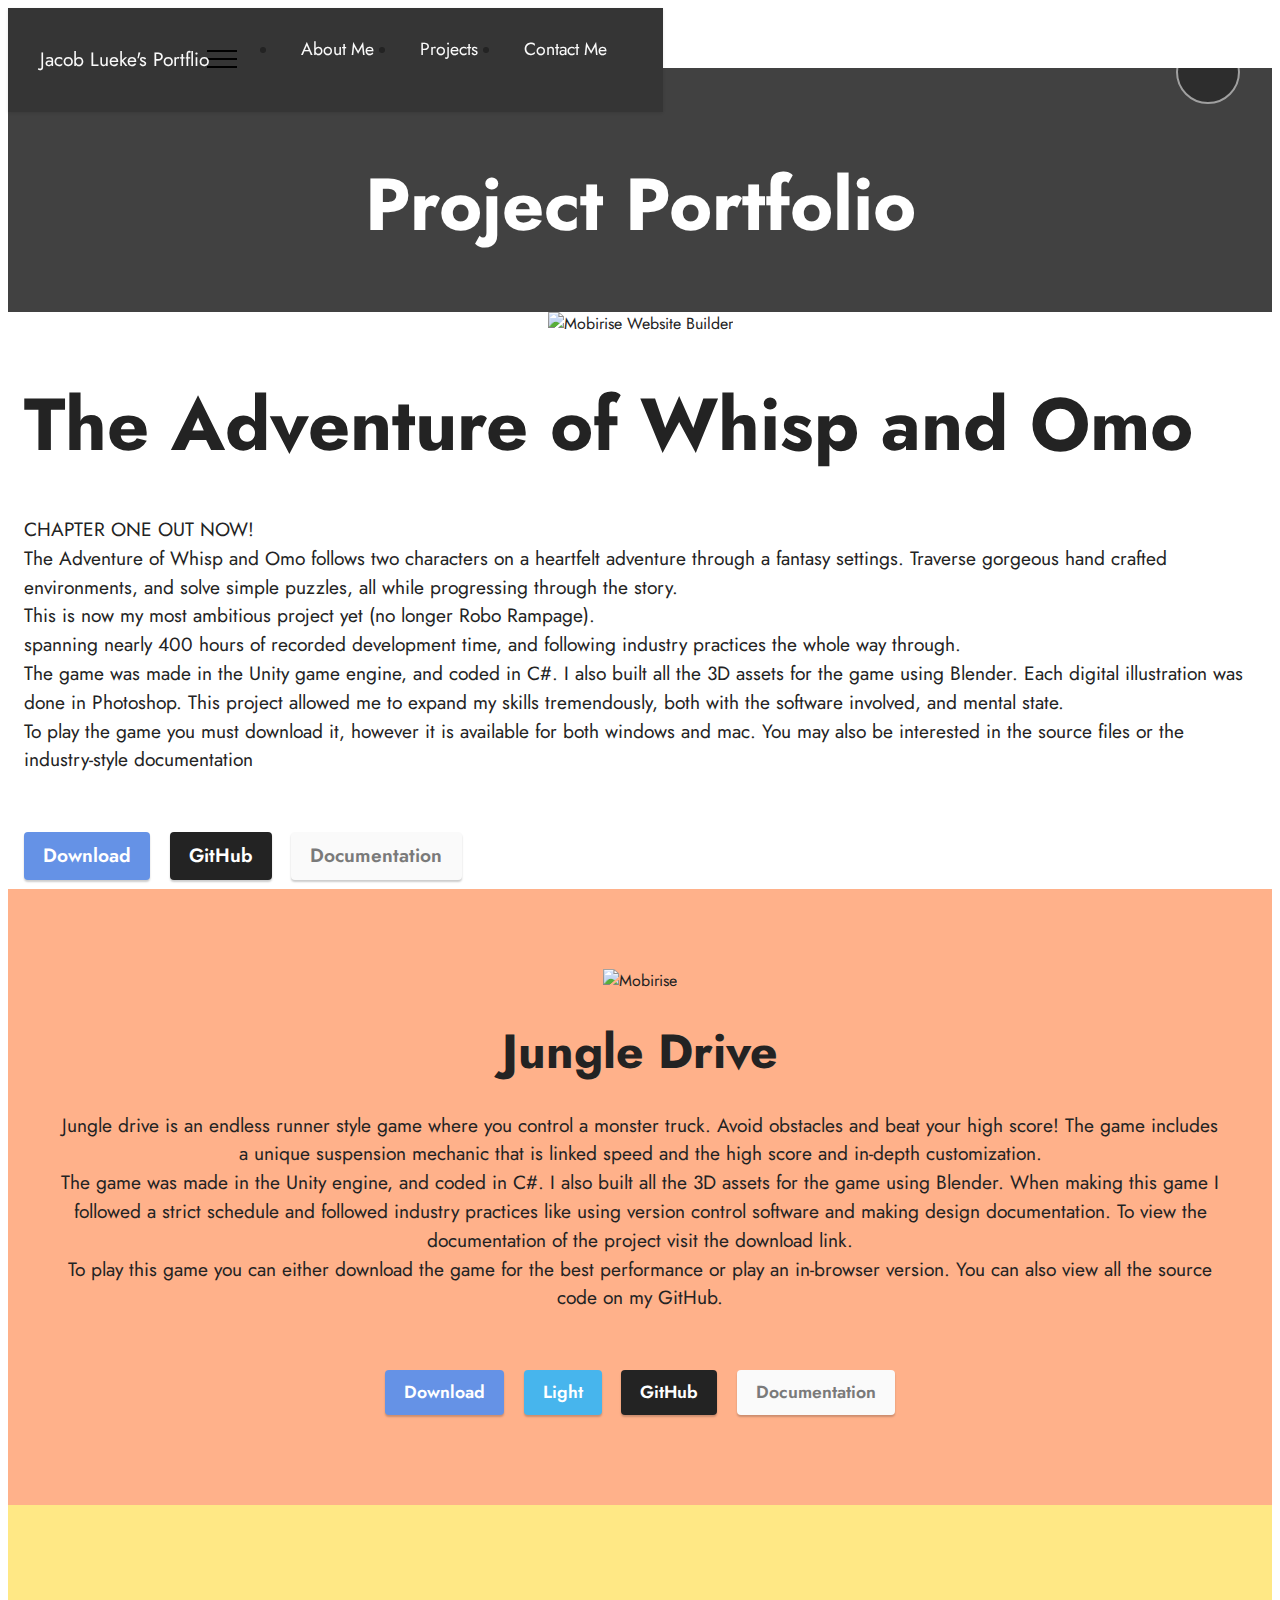
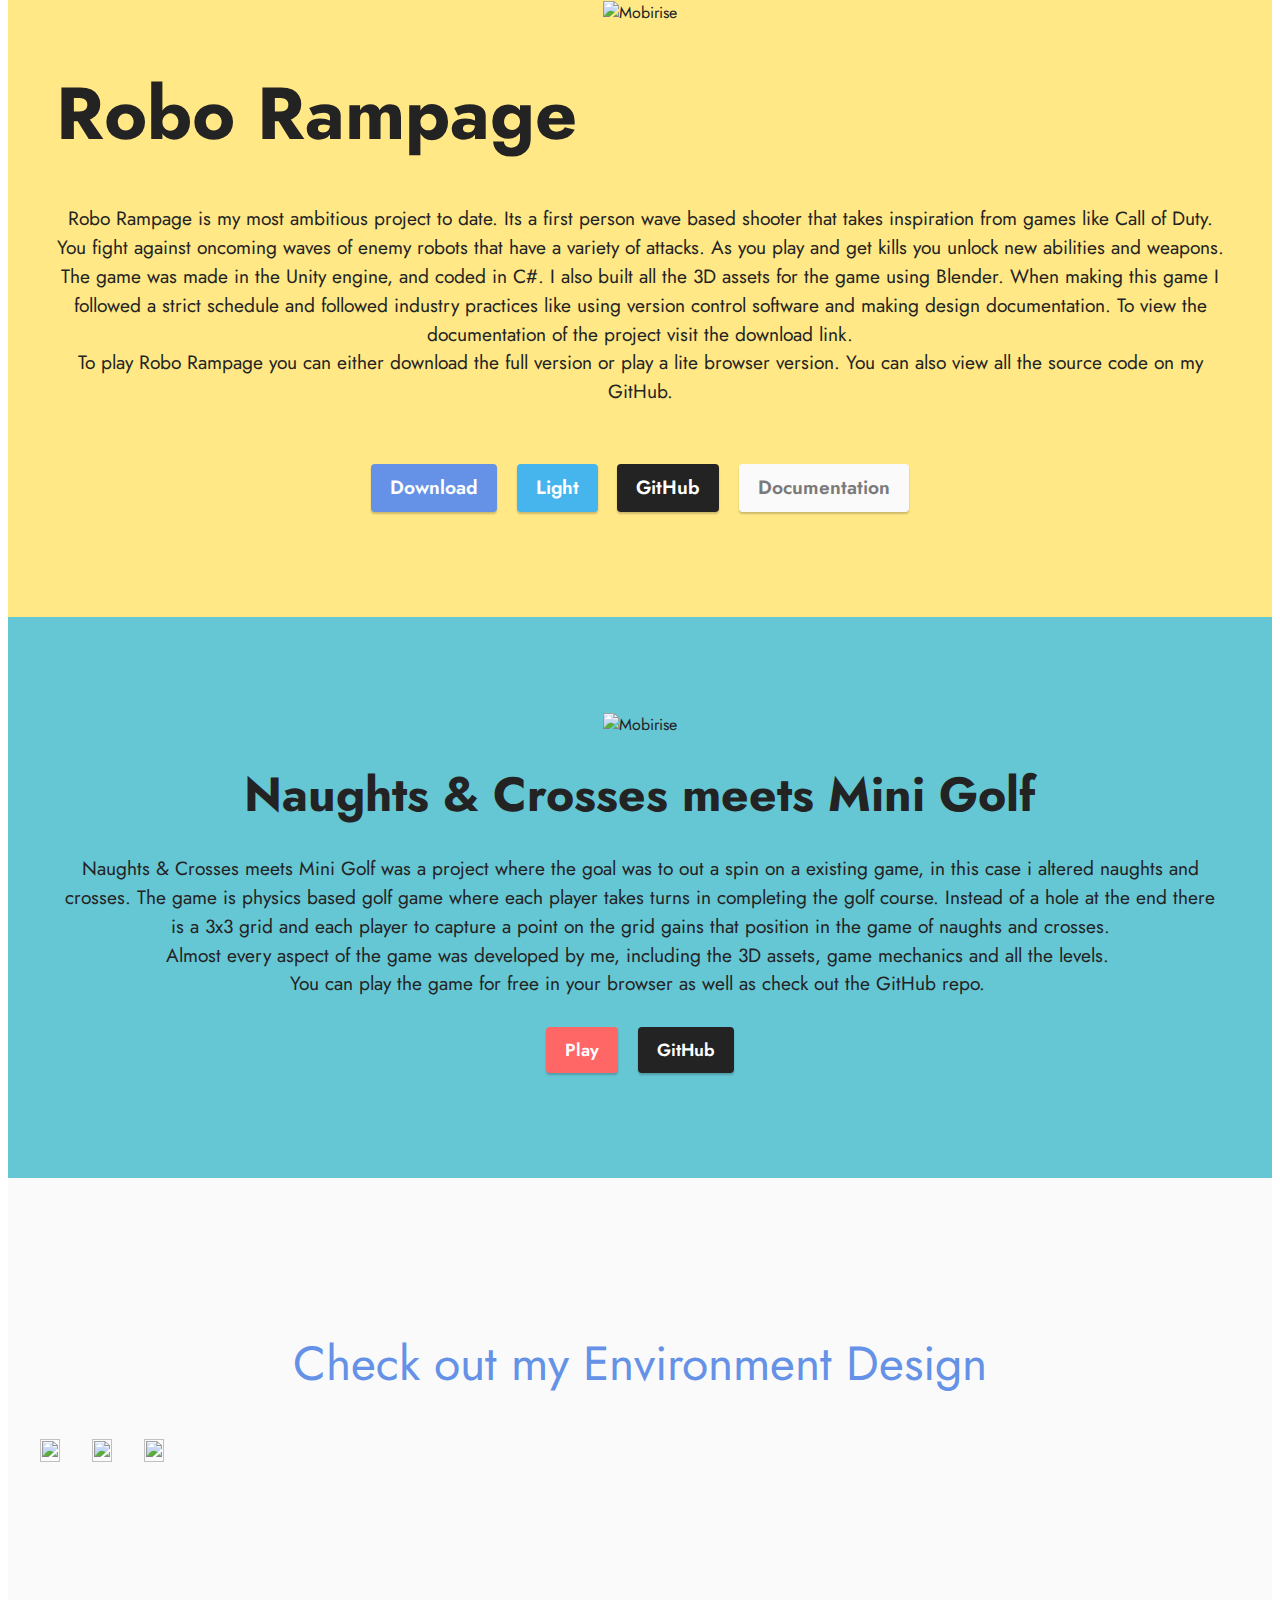
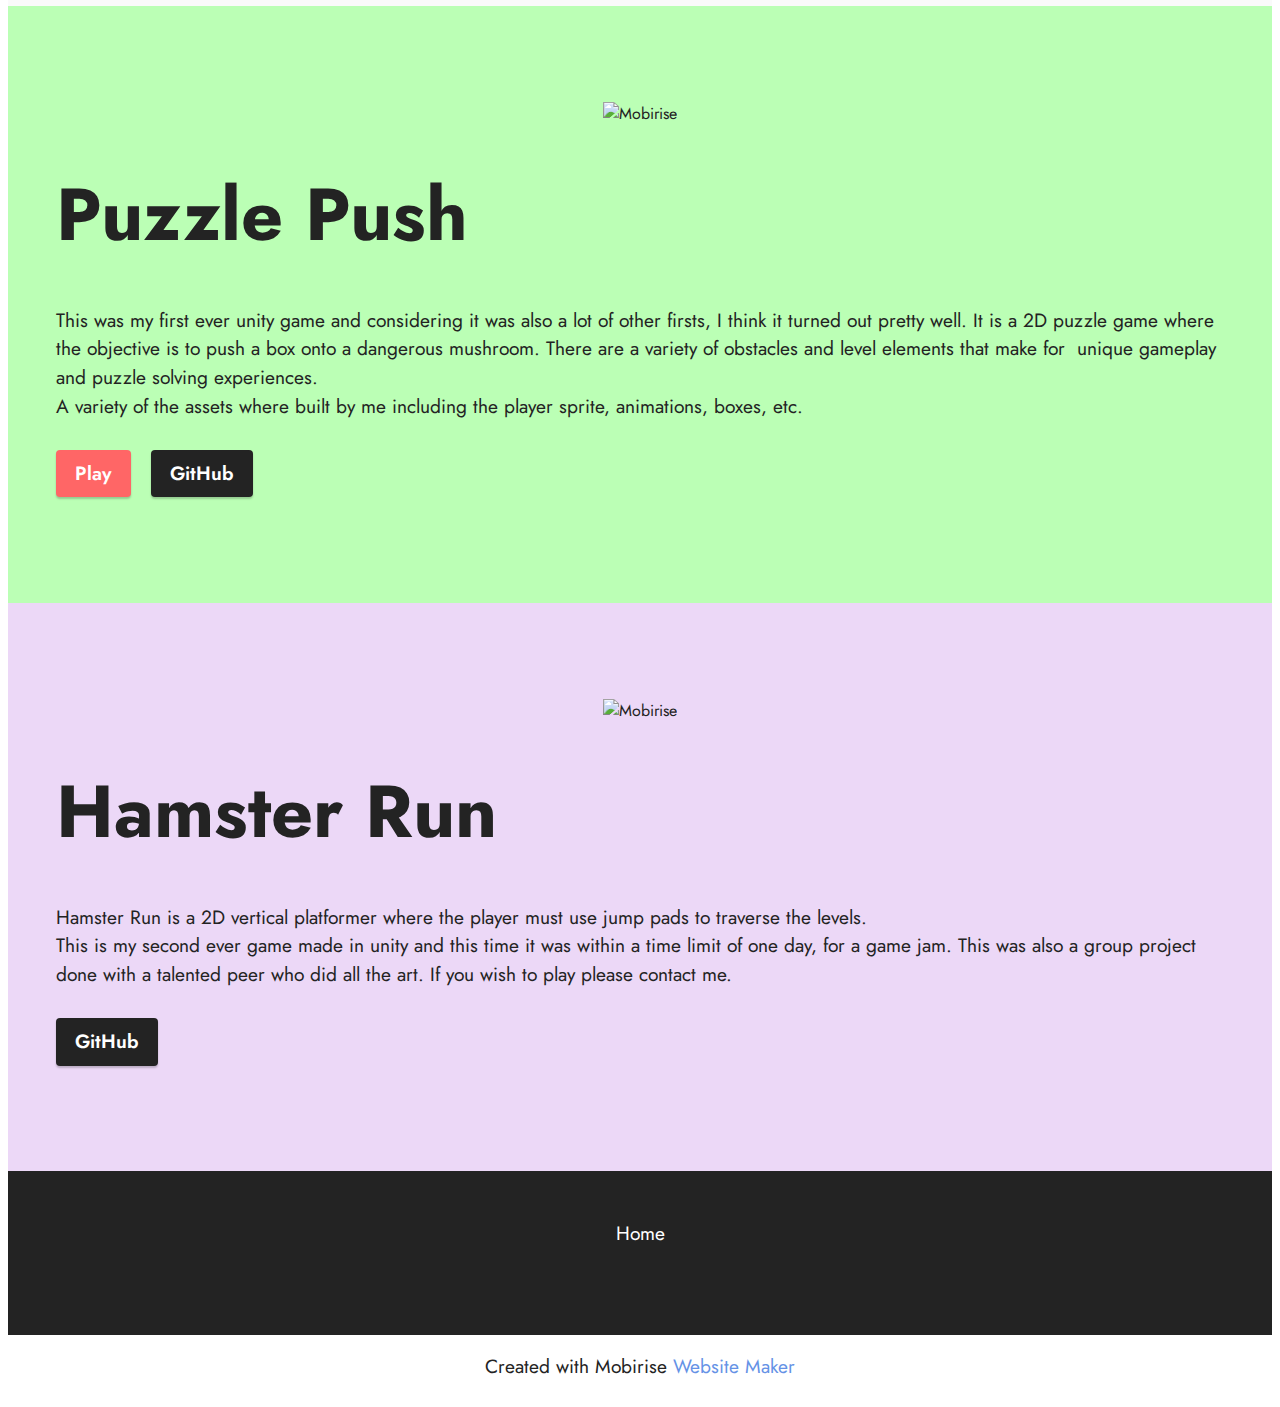
==== commit 48ae7252: "Potential fix to buttons for each page not working, now directis new url instead of mobirise page" ====
--- a/page1.html
+++ b/page1.html
@@ -1,298 +1,335 @@
-<!DOCTYPE html>
-<html  >
-<head>
-  <!-- Site made with Mobirise Website Builder v5.5.2, https://mobirise.com -->
-  <meta charset="UTF-8">
-  <meta http-equiv="X-UA-Compatible" content="IE=edge">
-  <meta name="generator" content="Mobirise v5.5.2, mobirise.com">
-  <meta name="viewport" content="width=device-width, initial-scale=1, minimum-scale=1">
-  <link rel="shortcut icon" href="assets/images/logo-128x139-1.png" type="image/x-icon">
-  <meta name="description" content="">
-  
-  
-  <title>Portolfio</title>
-  <link rel="stylesheet" href="assets/web/assets/mobirise-icons2/mobirise2.css">
-  <link rel="stylesheet" href="assets/bootstrap/css/bootstrap.min.css">
-  <link rel="stylesheet" href="assets/bootstrap/css/bootstrap-grid.min.css">
-  <link rel="stylesheet" href="assets/bootstrap/css/bootstrap-reboot.min.css">
-  <link rel="stylesheet" href="assets/dropdown/css/style.css">
-  <link rel="stylesheet" href="assets/socicon/css/styles.css">
-  <link rel="stylesheet" href="assets/theme/css/style.css">
-  <link rel="preload" href="https://fonts.googleapis.com/css?family=Jost:100,200,300,400,500,600,700,800,900,100i,200i,300i,400i,500i,600i,700i,800i,900i&display=swap" as="style" onload="this.onload=null;this.rel='stylesheet'">
-  <noscript><link rel="stylesheet" href="https://fonts.googleapis.com/css?family=Jost:100,200,300,400,500,600,700,800,900,100i,200i,300i,400i,500i,600i,700i,800i,900i&display=swap"></noscript>
-  <link rel="preload" as="style" href="assets/mobirise/css/mbr-additional.css"><link rel="stylesheet" href="assets/mobirise/css/mbr-additional.css" type="text/css">
-  
-  
-  
-  
-</head>
-<body>
-  
-  <section data-bs-version="5.1" class="menu menu1 cid-sQUdzG1cKZ" once="menu" id="menu1-v">
-    
-
-    <nav class="navbar navbar-dropdown navbar-fixed-top navbar-expand-lg">
-        <div class="container">
-            <div class="navbar-brand">
-                
-                <span class="navbar-caption-wrap"><a class="navbar-caption text-white text-primary display-7" href="index.html#top">Jacob Lueke's Portflio</a></span>
-            </div>
-            <button class="navbar-toggler" type="button" data-toggle="collapse" data-bs-toggle="collapse" data-target="#navbarSupportedContent" data-bs-target="#navbarSupportedContent" aria-controls="navbarNavAltMarkup" aria-expanded="false" aria-label="Toggle navigation">
-                <div class="hamburger">
-                    <span></span>
-                    <span></span>
-                    <span></span>
-                    <span></span>
-                </div>
-            </button>
-            <div class="collapse navbar-collapse" id="navbarSupportedContent">
-                <ul class="navbar-nav nav-dropdown nav-right" data-app-modern-menu="true"><li class="nav-item"><a class="nav-link link text-white text-primary display-4" href="page2.html#top">
-                            About Me</a></li>
-                    <li class="nav-item"><a class="nav-link link text-white text-primary display-4" href="page1.html#top">Projects</a></li>
-                    <li class="nav-item"><a class="nav-link link text-white text-primary display-4" href="index.html#form7-u">Contact Me</a>
-                    </li></ul>
-                
-                
-            </div>
-        </div>
-    </nav>
-</section>
-
-<section data-bs-version="5.1" class="header6 cid-sQVkIy7RHA" id="header6-13">
-
-    
-
-    
-
-    <div class="align-center container">
-        <div class="row justify-content-center">
-            <div class="col-12 col-lg-10">
-                <h1 class="mbr-section-title mbr-fonts-style mbr-white mb-3 display-1"><strong>Project Portfolio</strong></h1>
-                
-                
-                
-            </div>
-        </div>
-    </div>
-</section>
-
-<section data-bs-version="5.1" class="header14 cid-sQVjzppaXi" id="header14-12">
-
-    
-
-    
-
-    <div class="container">
-        <div class="row justify-content-center align-items-center">
-            <div class="col-12 col-md-7 image-wrapper">
-                <img src="assets/images/capture6-1256x707.png" alt="Mobirise">
-            </div>
-            <div class="col-12 col-md">
-                <div class="text-wrapper">
-                    <h1 class="mbr-section-title mbr-fonts-style mb-3 display-2"><strong>Jungle Drive</strong></h1>
-                    <p class="mbr-text mbr-fonts-style display-7">Jungle drive is an endless runner style game where you control a monster truck. Avoid obstacles and beat your high score! The game includes a unique suspension mechanic that is linked speed and the high score and in-depth customization.<br>The game was made in the Unity engine, and coded in C#. I also built all the 3D assets for the game using Blender. When making this game I followed a strict schedule and followed industry practices like using version control software and making design documentation. To view the documentation of the project visit the download link.<br>To play this game&nbsp;you can either download the game for the best performance or play an in-browser version. You can also view all the source code on my GitHub.<br><br></p>
-                    <div class="mbr-section-btn mt-3"><a class="btn btn-primary display-4" href="https://drive.google.com/drive/folders/1YsSR0ythibNIEJcyOgv0qKpNELX3BzXY?usp=sharing" target="_blank">Download</a> <a class="btn btn-info display-4" href="https://play.unity.com/mg/other/jungle-drive" target="_blank">Light</a> <a class="btn btn-black display-4" href="https://github.com/BeeepBeepSheep/Jungle-Drive-Practical-Project/tree/main" target="_blank">GitHub</a> <a class="btn btn-white display-4" href="https://drive.google.com/drive/folders/1ztx5R9bh13xv-PZUQ4jQxgOvToodJFNw?usp=sharing" target="_blank">Documentation</a></div>
-                </div>
-            </div>
-        </div>
-    </div>
-</section>
-
-<section data-bs-version="5.1" class="header11 cid-sQUyQon778" id="header11-w">
-
-    
-
-    
-
-    <div class="container">
-        <div class="row justify-content-center">
-            <div class="col-12 col-md-6 image-wrapper">
-                <img class="w-100" src="assets/images/roborampage-screenshot-2-1123x1123.jpg" alt="Mobirise">
-            </div>
-            <div class="col-12 col-md">
-                <div class="text-wrapper text-center">
-                    <h1 class="mbr-section-title mbr-fonts-style mb-3 display-1">
-                        <strong>Robo Rampage</strong></h1>
-                    <p class="mbr-text mbr-fonts-style display-7">
-                        Robo Rampage is my most ambitious project to date. Its a first person wave based shooter that takes inspiration from games like Call of Duty. You fight against oncoming waves of enemy robots that have a variety of attacks. As you play and get kills you unlock new abilities and weapons. The game was made in the Unity engine, and coded in C#. I also built all the 3D assets for the game using Blender. When making this game I followed a strict schedule and followed industry practices like using version control software and making design documentation. To view the documentation of the project visit the download link.<br>To play Robo Rampage you can either download the full version or play a lite browser version. You can also view all the source code on my GitHub.<br><br></p>
-                    <div class="mbr-section-btn mt-3"><a class="btn btn-primary display-7" href="https://drive.google.com/drive/u/0/folders/1xONFIxglfMRTgCV4GXK0SNBxltFMlNjQ" target="_blank">Download</a> <a class="btn btn-info display-7" href="https://play.unity.com/mg/other/fmp-romo-rampage" target="_blank">Light</a> <a class="btn btn-black display-7" href="https://github.com/BeeepBeepSheep/Robo-Rampage-FMP-Y1-/tree/mainBuild" target="_blank">GitHub</a> <a class="btn btn-white display-7" href="https://drive.google.com/drive/folders/1ztx5R9bh13xv-PZUQ4jQxgOvToodJFNw?usp=sharing" target="_blank">Documentation</a></div>
-                </div>
-            </div>
-        </div>
-    </div>
-</section>
-
-<section data-bs-version="5.1" class="header14 cid-sQUB1m6skg" id="header14-x">
-
-    
-
-    
-
-    <div class="container">
-        <div class="row justify-content-center align-items-center">
-            <div class="col-12 col-md-6 image-wrapper">
-                <img src="assets/images/capture-2-890x1080.png" alt="Mobirise">
-            </div>
-            <div class="col-12 col-md">
-                <div class="text-wrapper">
-                    <h1 class="mbr-section-title mbr-fonts-style mb-3 display-2">
-                        <strong>Naughts &amp; Crosses meets Mini Golf</strong></h1>
-                    <p class="mbr-text mbr-fonts-style display-7">
-                        Naughts &amp; Crosses meets Mini Golf was a project where the goal was to out a spin on a existing game, in this case i altered naughts and crosses. The game is physics based golf game where each player takes turns in completing the golf course. Instead of a hole at the end there is a 3x3 grid and each player to capture a point on the grid gains that position in the game of naughts and crosses.<br>Almost every aspect of the game was developed by me, including the 3D assets, game mechanics and all the levels.&nbsp;<br>You can play the game for free in your browser as well as check out the GitHub repo.&nbsp;</p>
-                    <div class="mbr-section-btn mt-3"><a class="btn btn-secondary display-4" href="https://play.unity.com/mg/other/tic-tac-toe-meets-mini-golf" target="_blank">Play</a>
-                         <a class="btn btn-black display-4" href="https://github.com/BeeepBeepSheep/Naughts-Crosses-meets-Mini-Golf" target="_blank">GitHub</a></div>
-                </div>
-            </div>
-        </div>
-    </div>
-</section>
-
-<section data-bs-version="5.1" class="gallery6 mbr-gallery cid-sVyp55yveb" id="gallery6-1f">
-    
-
-    
-
-    <div class="container-fluid">
-        <div class="mbr-section-head">
-            <h3 class="mbr-section-title mbr-fonts-style align-center m-0 display-2"><strong><a href="page2.html#image2-19" class="text-primary">Check out my Environment Design</a></strong></h3>
-            
-        </div>
-        <div class="row mbr-gallery mt-4">
-            
-            <div class="col-12 col-md-6 col-lg-4 item gallery-image active">
-                <div class="item-wrapper" data-toggle="modal" data-bs-toggle="modal" data-target="#sVyuZx3Oq2-modal" data-bs-target="#sVyuZx3Oq2-modal">
-                    <a href="page2.html#image2-19"><img class="w-100" src="assets/images/minecraft-20-09-2021-20-49-16-878x494.png" alt="" data-slide-to="0" data-bs-slide-to="0" data-target="#lb-sVyuZx3Oq2" data-bs-target="#lb-sVyuZx3Oq2"></a>
-                    <div class="icon-wrapper">
-                        <span class="mobi-mbri mobi-mbri-search mbr-iconfont mbr-iconfont-btn"></span>
-                    </div>
-                </div>
-                
-            </div><div class="col-12 col-md-6 col-lg-4 item gallery-image">
-                <div class="item-wrapper" data-toggle="modal" data-bs-toggle="modal" data-target="#sVyuZx3Oq2-modal" data-bs-target="#sVyuZx3Oq2-modal">
-                    <a href="page2.html#image2-19"><img class="w-100" src="assets/images/minecraft-29-10-2021-11-00-8-878x494.png" alt="" data-slide-to="1" data-bs-slide-to="1" data-target="#lb-sVyuZx3Oq2" data-bs-target="#lb-sVyuZx3Oq2"></a>
-                    <div class="icon-wrapper">
-                        <span class="mobi-mbri mobi-mbri-search mbr-iconfont mbr-iconfont-btn"></span>
-                    </div>
-                </div>
-                
-            </div>
-            
-            <div class="col-12 col-md-6 col-lg-4 item gallery-image">
-                <div class="item-wrapper" data-toggle="modal" data-bs-toggle="modal" data-target="#sVyuZx3Oq2-modal" data-bs-target="#sVyuZx3Oq2-modal">
-                    <a href="page2.html#image2-19"><img class="w-100" src="assets/images/minecraft-29-10-2021-11-00-50-878x494.png" alt="" data-slide-to="2" data-bs-slide-to="2" data-target="#lb-sVyuZx3Oq2" data-bs-target="#lb-sVyuZx3Oq2"></a>
-                    <div class="icon-wrapper">
-                        <span class="mobi-mbri mobi-mbri-search mbr-iconfont mbr-iconfont-btn"></span>
-                    </div>
-                </div>
-                
-            </div>
-        </div>
-
-        <div class="modal mbr-slider" tabindex="-1" role="dialog" aria-hidden="true" id="sVyuZx3Oq2-modal">
-            <div class="modal-dialog" role="document">
-                <div class="modal-content">
-                    <div class="modal-body">
-                        <div class="carousel slide" id="lb-sVyuZx3Oq2" data-interval="5000" data-bs-interval="5000">
-                            <div class="carousel-inner">
-                                
-                                <div class="carousel-item">
-                                    <img class="d-block w-100" src="assets/images/minecraft-20-09-2021-20-49-16-878x494.png" alt="">
-                                </div><div class="carousel-item active">
-                                    <img class="d-block w-100" src="assets/images/minecraft-29-10-2021-11-00-8-878x494.png" alt="">
-                                </div>
-                                
-                                <div class="carousel-item">
-                                    <img class="d-block w-100" src="assets/images/minecraft-29-10-2021-11-00-50-878x494.png" alt="">
-                                </div>
-                            </div>
-                            <ol class="carousel-indicators">
-                                <li data-slide-to="0" data-bs-slide-to="0" class="active" data-target="#lb-sVyuZx3Oq2" data-bs-target="#lb-sVyuZx3Oq2"></li>
-                                <li data-slide-to="1" data-bs-slide-to="1" data-target="#lb-sVyuZx3Oq2" data-bs-target="#lb-sVyuZx3Oq2"></li>
-                                <li data-slide-to="2" data-bs-slide-to="2" data-target="#lb-sVyuZx3Oq2" data-bs-target="#lb-sVyuZx3Oq2"></li>
-                                
-                            </ol>
-                            <a role="button" href="" class="close" data-dismiss="modal" data-bs-dismiss="modal" aria-label="Close">
-                            </a>
-                            <a class="carousel-control-prev carousel-control" role="button" data-slide="prev" data-bs-slide="prev" href="#lb-sVyuZx3Oq2">
-                                <span class="mobi-mbri mobi-mbri-arrow-prev" aria-hidden="true"></span>
-                                <span class="sr-only visually-hidden">Previous</span>
-                            </a>
-                            <a class="carousel-control-next carousel-control" role="button" data-slide="next" data-bs-slide="next" href="#lb-sVyuZx3Oq2">
-                                <span class="mobi-mbri mobi-mbri-arrow-next" aria-hidden="true"></span>
-                                <span class="sr-only visually-hidden">Next</span>
-                            </a>
-                        </div>
-                    </div>
-                </div>
-            </div>
-        </div>
-    </div>
-</section>
-
-<section data-bs-version="5.1" class="header11 cid-sQV9ipNPEw" id="header11-11">
-
-    
-
-    
-
-    <div class="container">
-        <div class="row justify-content-center">
-            <div class="col-12 col-md-6 image-wrapper">
-                <img class="w-100" src="assets/images/capture6-759x899.png" alt="Mobirise">
-            </div>
-            <div class="col-12 col-md">
-                <div class="text-wrapper text-center">
-                    <h1 class="mbr-section-title mbr-fonts-style mb-3 display-1">
-                        <strong>Puzzle Push</strong></h1>
-                    <p class="mbr-text mbr-fonts-style display-7">
-                        This was my first ever unity game and considering it was also a lot of other firsts, I think it turned out pretty well. It is a 2D puzzle game where the objective is to push a box onto a dangerous mushroom. There are a variety of obstacles and level elements that make for&nbsp; unique gameplay and puzzle solving experiences.<br>A variety of the assets where built by me including the player sprite, animations, boxes, etc.</p>
-                    <div class="mbr-section-btn mt-3"><a class="btn btn-secondary display-7" href="https://play.unity.com/mg/other/puzzle-push" target="_blank">Play</a> <a class="btn btn-black display-7" href="https://github.com/BeeepBeepSheep/PracticalProject-2D/tree/master4" target="_blank">GitHub</a></div>
-                </div>
-            </div>
-        </div>
-    </div>
-</section>
-
-<section data-bs-version="5.1" class="header11 cid-sQVnbO18UL" id="header11-15">
-
-    
-
-    
-
-    <div class="container">
-        <div class="row justify-content-center">
-            <div class="col-12 col-md-6 image-wrapper">
-                <img class="w-100" src="assets/images/capture7-1083x868.png" alt="Mobirise">
-            </div>
-            <div class="col-12 col-md">
-                <div class="text-wrapper text-center">
-                    <h1 class="mbr-section-title mbr-fonts-style mb-3 display-1">
-                        <strong>Hamster Run</strong></h1>
-                    <p class="mbr-text mbr-fonts-style display-7">Hamster Run is a 2D vertical platformer where the player must use jump pads to traverse the levels.<br>This is my second ever game made in unity and this time it was within a time limit of one day, for a game jam. This was also a group project done with a talented peer who did all the art. If you wish to play please contact me.</p>
-                    <div class="mbr-section-btn mt-3"><a class="btn btn-black display-7" href="https://github.com/BeeepBeepSheep/team-project-game-jam-v2" target="_blank">GitHub</a></div>
-                </div>
-            </div>
-        </div>
-    </div>
-</section>
-
-<section data-bs-version="5.1" class="footer3 cid-sQVOUpzdGP" once="footers" id="footer3-1b">
-
-    
-
-    
-
-    <div class="container">
-        <div class="media-container-row align-center mbr-white">
-            
-            
-            <div class="row row-copirayt">
-                <p class="mbr-text mb-0 mbr-fonts-style mbr-white align-center display-7"></p>
-            </div>
-        </div>
-    </div>
-</section><section style="background-color: #fff; font-family: -apple-system, BlinkMacSystemFont, 'Segoe UI', 'Roboto', 'Helvetica Neue', Arial, sans-serif; color:#aaa; font-size:12px; padding: 0; align-items: center; display: flex;"><a href="https://mobirise.site/w" style="flex: 1 1; height: 3rem; padding-left: 1rem;"></a><p style="flex: 0 0 auto; margin:0; padding-right:1rem;">Site was <a href="https://mobirise.site/h" style="color:#aaa;">built with</a> Mobirise</p></section><script src="assets/bootstrap/js/bootstrap.bundle.min.js"></script>  <script src="assets/smoothscroll/smooth-scroll.js"></script>  <script src="assets/ytplayer/index.js"></script>  <script src="assets/dropdown/js/navbar-dropdown.js"></script>  <script src="assets/theme/js/script.js"></script>  
-  
-  
-</body>
+<!DOCTYPE html>
+<html  >
+<head>
+  <!-- Site made with Mobirise Website Builder v5.6.8, https://mobirise.com -->
+  <meta charset="UTF-8">
+  <meta http-equiv="X-UA-Compatible" content="IE=edge">
+  <meta name="generator" content="Mobirise v5.6.8, mobirise.com">
+  <meta name="twitter:card" content="summary_large_image"/>
+  <meta name="twitter:image:src" content="">
+  <meta property="og:image" content="">
+  <meta name="twitter:title" content="Project Portfolio">
+  <meta name="viewport" content="width=device-width, initial-scale=1, minimum-scale=1">
+  <link rel="shortcut icon" href="assets/images/logo-128x139-1.png" type="image/x-icon">
+  <meta name="description" content="">
+  
+  
+  <title>Project Portfolio</title>
+  <link rel="stylesheet" href="assets/web/assets/mobirise-icons2/mobirise2.css">
+  <link rel="stylesheet" href="assets/bootstrap/css/bootstrap.min.css">
+  <link rel="stylesheet" href="assets/bootstrap/css/bootstrap-grid.min.css">
+  <link rel="stylesheet" href="assets/bootstrap/css/bootstrap-reboot.min.css">
+  <link rel="stylesheet" href="assets/parallax/jarallax.css">
+  <link rel="stylesheet" href="assets/dropdown/css/style.css">
+  <link rel="stylesheet" href="assets/socicon/css/styles.css">
+  <link rel="stylesheet" href="assets/theme/css/style.css">
+  <link rel="preload" href="https://fonts.googleapis.com/css?family=Jost:100,200,300,400,500,600,700,800,900,100i,200i,300i,400i,500i,600i,700i,800i,900i&display=swap" as="style" onload="this.onload=null;this.rel='stylesheet'">
+  <noscript><link rel="stylesheet" href="https://fonts.googleapis.com/css?family=Jost:100,200,300,400,500,600,700,800,900,100i,200i,300i,400i,500i,600i,700i,800i,900i&display=swap"></noscript>
+  <link rel="preload" as="style" href="assets/mobirise/css/mbr-additional.css"><link rel="stylesheet" href="assets/mobirise/css/mbr-additional.css" type="text/css">
+  
+  
+  
+  
+</head>
+<body>
+  
+  <section data-bs-version="5.1" class="menu menu1 cid-sQUdzG1cKZ" once="menu" id="menu1-v">
+    
+
+    <nav class="navbar navbar-dropdown navbar-fixed-top navbar-expand-lg">
+        <div class="container">
+            <div class="navbar-brand">
+                
+                <span class="navbar-caption-wrap"><a class="navbar-caption text-white text-primary display-7" href="index.html#top">Jacob Lueke's Portflio</a></span>
+            </div>
+            <button class="navbar-toggler" type="button" data-toggle="collapse" data-bs-toggle="collapse" data-target="#navbarSupportedContent" data-bs-target="#navbarSupportedContent" aria-controls="navbarNavAltMarkup" aria-expanded="false" aria-label="Toggle navigation">
+                <div class="hamburger">
+                    <span></span>
+                    <span></span>
+                    <span></span>
+                    <span></span>
+                </div>
+            </button>
+            <div class="collapse navbar-collapse" id="navbarSupportedContent">
+                <ul class="navbar-nav nav-dropdown nav-right" data-app-modern-menu="true"><li class="nav-item"><a class="nav-link link text-white text-primary display-4" href="https://www.lueke.live/page2.html#top">
+                            About Me</a></li>
+                    <li class="nav-item"><a class="nav-link link text-white text-primary display-4" href="https://www.lueke.live/page1.html#top">Projects</a></li>
+                    <li class="nav-item"><a class="nav-link link text-white text-primary display-4" href="index.html#form7-u">Contact Me</a>
+                    </li></ul>
+                
+                
+            </div>
+        </div>
+    </nav>
+</section>
+
+<section data-bs-version="5.1" class="header6 cid-sQVkIy7RHA" id="header6-13">
+
+    
+
+    
+
+    <div class="align-center container">
+        <div class="row justify-content-center">
+            <div class="col-12 col-lg-10">
+                <h1 class="mbr-section-title mbr-fonts-style mbr-white mb-3 display-1"><strong>Project Portfolio</strong></h1>
+                
+                
+                
+            </div>
+        </div>
+    </div>
+</section>
+
+<section data-bs-version="5.1" class="header11 cid-t6YcDIsy9e mbr-parallax-background" id="header11-1g">
+
+    
+
+    
+    <div class="mbr-overlay" style="opacity: 0.2; background-color: rgb(255, 255, 255);"></div>
+
+    <div class="container">
+        <div class="row justify-content-center">
+            <div class="col-12 col-md-5 image-wrapper">
+                <img class="w-100" src="assets/images/poster-1036x1465.png" alt="Mobirise Website Builder">
+            </div>
+            <div class="col-12 col-md">
+                <div class="text-wrapper text-center">
+                    <h1 class="mbr-section-title mbr-fonts-style mb-3 display-1">
+                        <strong>The Adventure of Whisp and Omo</strong></h1>
+                    <p class="mbr-text mbr-fonts-style display-7">CHAPTER ONE OUT NOW!<br>The Adventure of Whisp and Omo follows two characters on a heartfelt adventure through a fantasy settings. Traverse gorgeous hand crafted environments, and solve simple puzzles, all while progressing through the story.&nbsp;<br>This is now my most ambitious project yet (no longer Robo Rampage).<br>spanning nearly 400 hours of recorded development time, and following industry practices the whole way through.<br>The game was made in the Unity game engine, and coded in C#. I also built all the 3D assets for the game using Blender. Each digital illustration was done in Photoshop. This project allowed me to expand my skills tremendously, both with the software involved, and mental state.&nbsp;<br>To play the game you must download it, however it is available for both windows and mac. You may also be interested in the source files or the industry-style documentation<br><br></p>
+                    <div class="mbr-section-btn mt-3"><a class="btn btn-primary display-7" href="https://jacoblueke.itch.io/the-adventure-of-whisp-and-omo" target="_blank">Download</a> <a class="btn btn-black display-7" href="https://github.com/BeeepBeepSheep/FMP-Whisp-and-Omo" target="_blank">GitHub</a> <a class="btn btn-white display-7" href="https://drive.google.com/drive/folders/1ztx5R9bh13xv-PZUQ4jQxgOvToodJFNw?usp=sharing" target="_blank">Documentation</a></div>
+                </div>
+            </div>
+        </div>
+    </div>
+</section>
+
+<section data-bs-version="5.1" class="header14 cid-sQVjzppaXi" id="header14-12">
+
+    
+
+    
+
+    <div class="container">
+        <div class="row justify-content-center align-items-center">
+            <div class="col-12 col-md-7 image-wrapper">
+                <img src="assets/images/capture6-1256x707.png" alt="Mobirise">
+            </div>
+            <div class="col-12 col-md">
+                <div class="text-wrapper">
+                    <h1 class="mbr-section-title mbr-fonts-style mb-3 display-2"><strong>Jungle Drive</strong></h1>
+                    <p class="mbr-text mbr-fonts-style display-7">Jungle drive is an endless runner style game where you control a monster truck. Avoid obstacles and beat your high score! The game includes a unique suspension mechanic that is linked speed and the high score and in-depth customization.<br>The game was made in the Unity engine, and coded in C#. I also built all the 3D assets for the game using Blender. When making this game I followed a strict schedule and followed industry practices like using version control software and making design documentation. To view the documentation of the project visit the download link.<br>To play this game&nbsp;you can either download the game for the best performance or play an in-browser version. You can also view all the source code on my GitHub.<br><br></p>
+                    <div class="mbr-section-btn mt-3"><a class="btn btn-primary display-4" href="https://jacoblueke.itch.io/jungle-drive" target="_blank">Download</a> <a class="btn btn-info display-4" href="https://play.unity.com/mg/other/jungle-drive" target="_blank">Light</a> <a class="btn btn-black display-4" href="https://github.com/BeeepBeepSheep/Jungle-Drive-Practical-Project/tree/main" target="_blank">GitHub</a> <a class="btn btn-white display-4" href="https://drive.google.com/drive/folders/1ztx5R9bh13xv-PZUQ4jQxgOvToodJFNw?usp=sharing" target="_blank">Documentation</a></div>
+                </div>
+            </div>
+        </div>
+    </div>
+</section>
+
+<section data-bs-version="5.1" class="header11 cid-sQUyQon778" id="header11-w">
+
+    
+
+    
+
+    <div class="container">
+        <div class="row justify-content-center">
+            <div class="col-12 col-md-6 image-wrapper">
+                <img class="w-100" src="assets/images/roborampage-screenshot-2-1123x1123.jpg" alt="Mobirise">
+            </div>
+            <div class="col-12 col-md">
+                <div class="text-wrapper text-center">
+                    <h1 class="mbr-section-title mbr-fonts-style mb-3 display-1">
+                        <strong>Robo Rampage</strong></h1>
+                    <p class="mbr-text mbr-fonts-style display-7">
+                        Robo Rampage is my most ambitious project to date. Its a first person wave based shooter that takes inspiration from games like Call of Duty. You fight against oncoming waves of enemy robots that have a variety of attacks. As you play and get kills you unlock new abilities and weapons. The game was made in the Unity engine, and coded in C#. I also built all the 3D assets for the game using Blender. When making this game I followed a strict schedule and followed industry practices like using version control software and making design documentation. To view the documentation of the project visit the download link.<br>To play Robo Rampage you can either download the full version or play a lite browser version. You can also view all the source code on my GitHub.<br><br></p>
+                    <div class="mbr-section-btn mt-3"><a class="btn btn-primary display-7" href="https://jacoblueke.itch.io/robo-rampage" target="_blank">Download</a> <a class="btn btn-info display-7" href="https://play.unity.com/mg/other/fmp-romo-rampage" target="_blank">Light</a> <a class="btn btn-black display-7" href="https://github.com/BeeepBeepSheep/Robo-Rampage-FMP-Y1-/tree/mainBuild" target="_blank">GitHub</a> <a class="btn btn-white display-7" href="https://drive.google.com/drive/folders/1ztx5R9bh13xv-PZUQ4jQxgOvToodJFNw?usp=sharing" target="_blank">Documentation</a></div>
+                </div>
+            </div>
+        </div>
+    </div>
+</section>
+
+<section data-bs-version="5.1" class="header14 cid-sQUB1m6skg" id="header14-x">
+
+    
+
+    
+
+    <div class="container">
+        <div class="row justify-content-center align-items-center">
+            <div class="col-12 col-md-6 image-wrapper">
+                <img src="assets/images/capture-2-890x1080.png" alt="Mobirise">
+            </div>
+            <div class="col-12 col-md">
+                <div class="text-wrapper">
+                    <h1 class="mbr-section-title mbr-fonts-style mb-3 display-2">
+                        <strong>Naughts &amp; Crosses meets Mini Golf</strong></h1>
+                    <p class="mbr-text mbr-fonts-style display-7">
+                        Naughts &amp; Crosses meets Mini Golf was a project where the goal was to out a spin on a existing game, in this case i altered naughts and crosses. The game is physics based golf game where each player takes turns in completing the golf course. Instead of a hole at the end there is a 3x3 grid and each player to capture a point on the grid gains that position in the game of naughts and crosses.<br>Almost every aspect of the game was developed by me, including the 3D assets, game mechanics and all the levels.&nbsp;<br>You can play the game for free in your browser as well as check out the GitHub repo.&nbsp;</p>
+                    <div class="mbr-section-btn mt-3"><a class="btn btn-secondary display-4" href="https://play.unity.com/mg/other/tic-tac-toe-meets-mini-golf" target="_blank">Play</a>
+                         <a class="btn btn-black display-4" href="https://github.com/BeeepBeepSheep/Naughts-Crosses-meets-Mini-Golf" target="_blank">GitHub</a></div>
+                </div>
+            </div>
+        </div>
+    </div>
+</section>
+
+<section data-bs-version="5.1" class="gallery6 mbr-gallery cid-sVyp55yveb" id="gallery6-1f">
+    
+
+    
+
+    <div class="container-fluid">
+        <div class="mbr-section-head">
+            <h3 class="mbr-section-title mbr-fonts-style align-center m-0 display-2"><strong><a href="page2.html#image2-19" class="text-primary">Check out my Environment Design</a></strong></h3>
+            
+        </div>
+        <div class="row mbr-gallery mt-4">
+            
+            <div class="col-12 col-md-6 col-lg-4 item gallery-image active">
+                <div class="item-wrapper" data-toggle="modal" data-bs-toggle="modal" data-target="#t8h1xhm0xJ-modal" data-bs-target="#t8h1xhm0xJ-modal">
+                    <a href="page2.html#image2-19"><img class="w-100" src="assets/images/minecraft-20-09-2021-20-49-16-878x494.png" alt="" data-slide-to="0" data-bs-slide-to="0" data-target="#lb-t8h1xhm0xJ" data-bs-target="#lb-t8h1xhm0xJ"></a>
+                    <div class="icon-wrapper">
+                        <span class="mobi-mbri mobi-mbri-search mbr-iconfont mbr-iconfont-btn"></span>
+                    </div>
+                </div>
+                
+            </div><div class="col-12 col-md-6 col-lg-4 item gallery-image">
+                <div class="item-wrapper" data-toggle="modal" data-bs-toggle="modal" data-target="#t8h1xhm0xJ-modal" data-bs-target="#t8h1xhm0xJ-modal">
+                    <a href="page2.html#image2-19"><img class="w-100" src="assets/images/minecraft-29-10-2021-11-00-8-878x494.png" alt="" data-slide-to="1" data-bs-slide-to="1" data-target="#lb-t8h1xhm0xJ" data-bs-target="#lb-t8h1xhm0xJ"></a>
+                    <div class="icon-wrapper">
+                        <span class="mobi-mbri mobi-mbri-search mbr-iconfont mbr-iconfont-btn"></span>
+                    </div>
+                </div>
+                
+            </div>
+            
+            <div class="col-12 col-md-6 col-lg-4 item gallery-image">
+                <div class="item-wrapper" data-toggle="modal" data-bs-toggle="modal" data-target="#t8h1xhm0xJ-modal" data-bs-target="#t8h1xhm0xJ-modal">
+                    <a href="page2.html#image2-19"><img class="w-100" src="assets/images/minecraft-29-10-2021-11-00-50-878x494.png" alt="" data-slide-to="2" data-bs-slide-to="2" data-target="#lb-t8h1xhm0xJ" data-bs-target="#lb-t8h1xhm0xJ"></a>
+                    <div class="icon-wrapper">
+                        <span class="mobi-mbri mobi-mbri-search mbr-iconfont mbr-iconfont-btn"></span>
+                    </div>
+                </div>
+                
+            </div>
+        </div>
+
+        <div class="modal mbr-slider" tabindex="-1" role="dialog" aria-hidden="true" id="t8h1xhm0xJ-modal">
+            <div class="modal-dialog" role="document">
+                <div class="modal-content">
+                    <div class="modal-body">
+                        <div class="carousel slide" id="lb-t8h1xhm0xJ" data-interval="5000" data-bs-interval="5000">
+                            <div class="carousel-inner">
+                                
+                                <div class="carousel-item">
+                                    <img class="d-block w-100" src="assets/images/minecraft-20-09-2021-20-49-16-878x494.png" alt="">
+                                </div><div class="carousel-item active">
+                                    <img class="d-block w-100" src="assets/images/minecraft-29-10-2021-11-00-8-878x494.png" alt="">
+                                </div>
+                                
+                                <div class="carousel-item">
+                                    <img class="d-block w-100" src="assets/images/minecraft-29-10-2021-11-00-50-878x494.png" alt="">
+                                </div>
+                            </div>
+                            <ol class="carousel-indicators">
+                                <li data-slide-to="0" data-bs-slide-to="0" class="active" data-target="#lb-t8h1xhm0xJ" data-bs-target="#lb-t8h1xhm0xJ"></li>
+                                <li data-slide-to="1" data-bs-slide-to="1" data-target="#lb-t8h1xhm0xJ" data-bs-target="#lb-t8h1xhm0xJ"></li>
+                                <li data-slide-to="2" data-bs-slide-to="2" data-target="#lb-t8h1xhm0xJ" data-bs-target="#lb-t8h1xhm0xJ"></li>
+                                
+                            </ol>
+                            <a role="button" href="" class="close" data-dismiss="modal" data-bs-dismiss="modal" aria-label="Close">
+                            </a>
+                            <a class="carousel-control-prev carousel-control" role="button" data-slide="prev" data-bs-slide="prev" href="#lb-t8h1xhm0xJ">
+                                <span class="mobi-mbri mobi-mbri-arrow-prev" aria-hidden="true"></span>
+                                <span class="sr-only visually-hidden">Previous</span>
+                            </a>
+                            <a class="carousel-control-next carousel-control" role="button" data-slide="next" data-bs-slide="next" href="#lb-t8h1xhm0xJ">
+                                <span class="mobi-mbri mobi-mbri-arrow-next" aria-hidden="true"></span>
+                                <span class="sr-only visually-hidden">Next</span>
+                            </a>
+                        </div>
+                    </div>
+                </div>
+            </div>
+        </div>
+    </div>
+</section>
+
+<section data-bs-version="5.1" class="header11 cid-sQV9ipNPEw" id="header11-11">
+
+    
+
+    
+
+    <div class="container">
+        <div class="row justify-content-center">
+            <div class="col-12 col-md-6 image-wrapper">
+                <img class="w-100" src="assets/images/capture6-759x899.png" alt="Mobirise">
+            </div>
+            <div class="col-12 col-md">
+                <div class="text-wrapper text-center">
+                    <h1 class="mbr-section-title mbr-fonts-style mb-3 display-1">
+                        <strong>Puzzle Push</strong></h1>
+                    <p class="mbr-text mbr-fonts-style display-7">
+                        This was my first ever unity game and considering it was also a lot of other firsts, I think it turned out pretty well. It is a 2D puzzle game where the objective is to push a box onto a dangerous mushroom. There are a variety of obstacles and level elements that make for&nbsp; unique gameplay and puzzle solving experiences.<br>A variety of the assets where built by me including the player sprite, animations, boxes, etc.</p>
+                    <div class="mbr-section-btn mt-3"><a class="btn btn-secondary display-7" href="https://play.unity.com/mg/other/puzzle-push" target="_blank">Play</a> <a class="btn btn-black display-7" href="https://github.com/BeeepBeepSheep/PracticalProject-2D/tree/master4" target="_blank">GitHub</a></div>
+                </div>
+            </div>
+        </div>
+    </div>
+</section>
+
+<section data-bs-version="5.1" class="header11 cid-sQVnbO18UL" id="header11-15">
+
+    
+
+    
+
+    <div class="container">
+        <div class="row justify-content-center">
+            <div class="col-12 col-md-6 image-wrapper">
+                <img class="w-100" src="assets/images/capture7-1083x868.png" alt="Mobirise">
+            </div>
+            <div class="col-12 col-md">
+                <div class="text-wrapper text-center">
+                    <h1 class="mbr-section-title mbr-fonts-style mb-3 display-1">
+                        <strong>Hamster Run</strong></h1>
+                    <p class="mbr-text mbr-fonts-style display-7">Hamster Run is a 2D vertical platformer where the player must use jump pads to traverse the levels.<br>This is my second ever game made in unity and this time it was within a time limit of one day, for a game jam. This was also a group project done with a talented peer who did all the art. If you wish to play please contact me.</p>
+                    <div class="mbr-section-btn mt-3"><a class="btn btn-black display-7" href="https://github.com/BeeepBeepSheep/team-project-game-jam-v2" target="_blank">GitHub</a></div>
+                </div>
+            </div>
+        </div>
+    </div>
+</section>
+
+<section data-bs-version="5.1" class="footer3 cid-sQVOUpzdGP" once="footers" id="footer3-1b">
+
+    
+
+    
+
+    <div class="container">
+        <div class="media-container-row align-center mbr-white">
+            <div class="row row-links">
+                <ul class="foot-menu">
+                    
+                    
+                    
+                    
+                    
+                <li class="foot-menu-item mbr-fonts-style display-7">Home</li></ul>
+            </div>
+            
+            <div class="row row-copirayt">
+                <p class="mbr-text mb-0 mbr-fonts-style mbr-white align-center display-7"></p>
+            </div>
+        </div>
+    </div>
+</section><section class="display-7" style="padding: 0;align-items: center;justify-content: center;flex-wrap: wrap;    align-content: center;display: flex;position: relative;height: 4rem;"><a href="https://mobiri.se/2649144" style="flex: 1 1;height: 4rem;position: absolute;width: 100%;z-index: 1;"><img alt="" style="height: 4rem;" src="[data-uri]"></a><p style="margin: 0;text-align: center;" class="display-7">Created with Mobirise &#8204;</p><a style="z-index:1" href="https://mobirise.com/website-maker.html">Website Maker</a></section><script src="assets/bootstrap/js/bootstrap.bundle.min.js"></script>  <script src="assets/parallax/jarallax.js"></script>  <script src="assets/smoothscroll/smooth-scroll.js"></script>  <script src="assets/ytplayer/index.js"></script>  <script src="assets/dropdown/js/navbar-dropdown.js"></script>  <script src="assets/theme/js/script.js"></script>  
+  
+  
+</body>
 </html>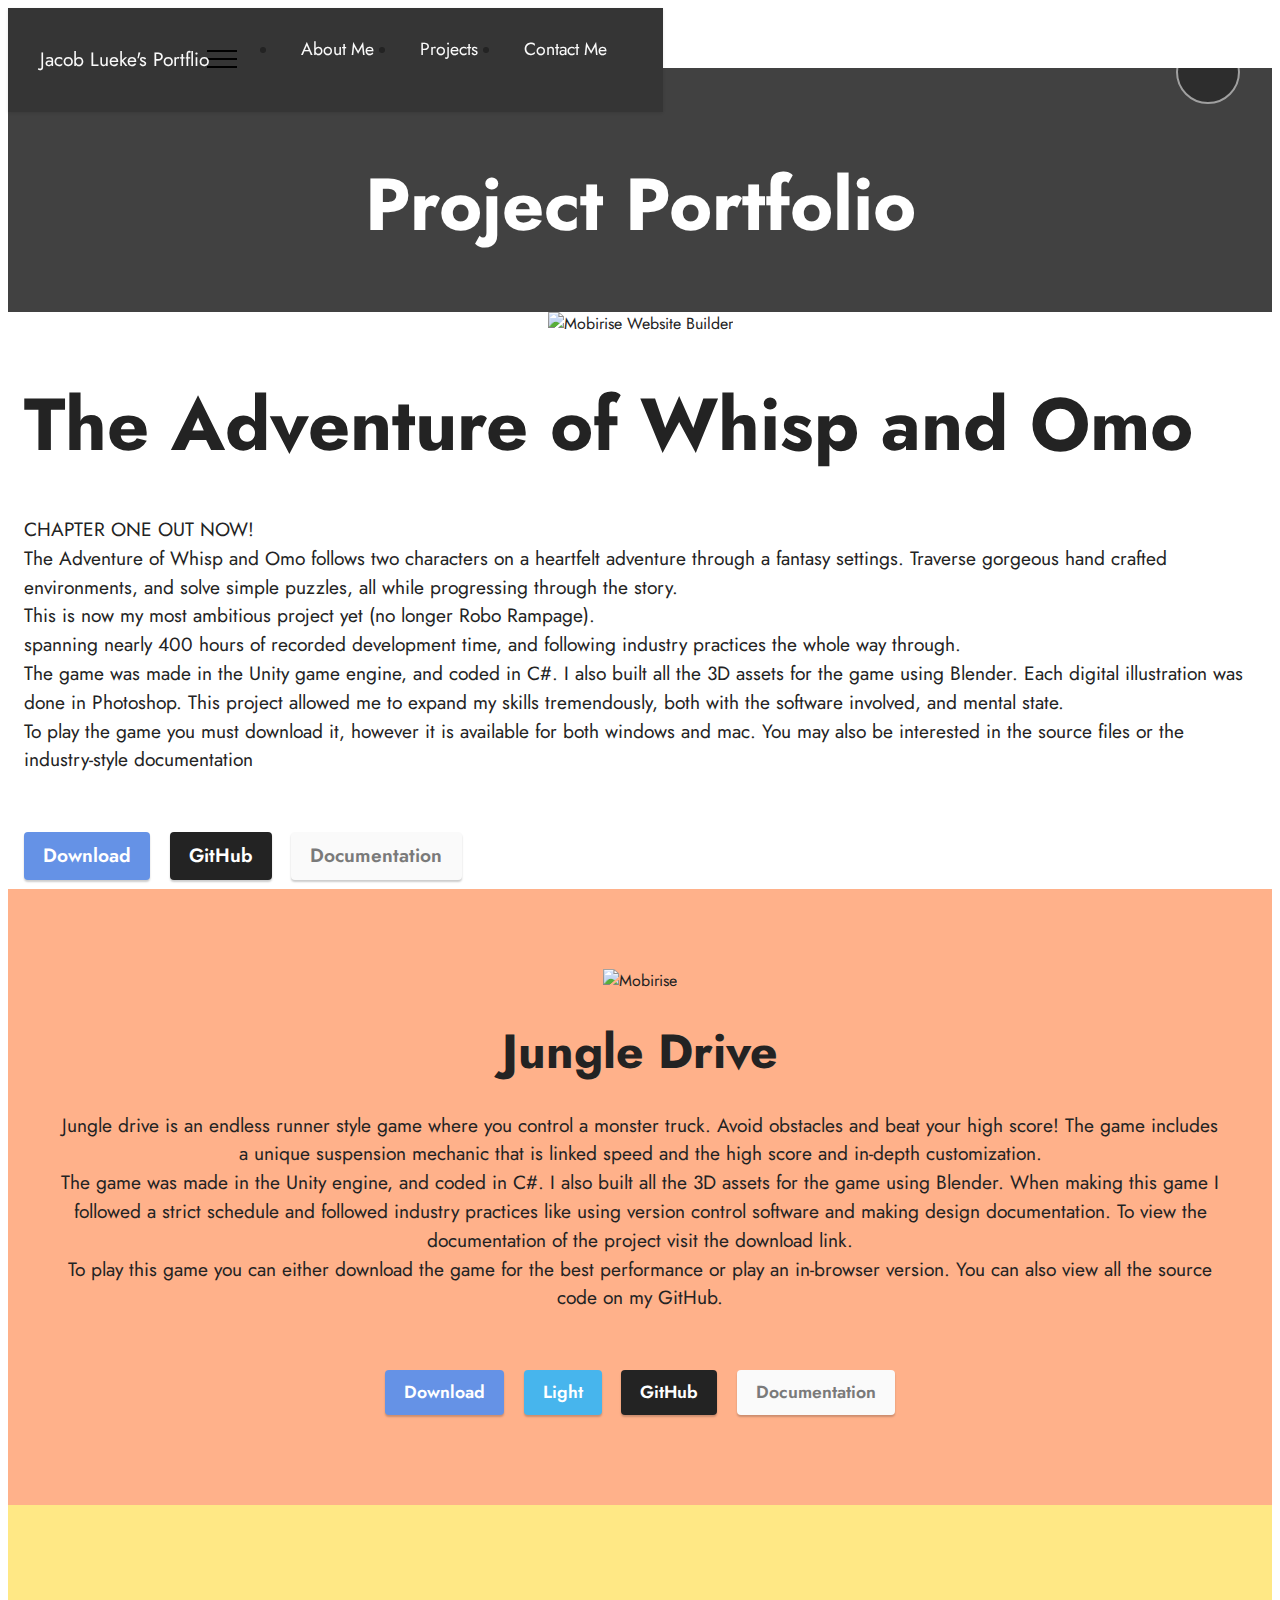
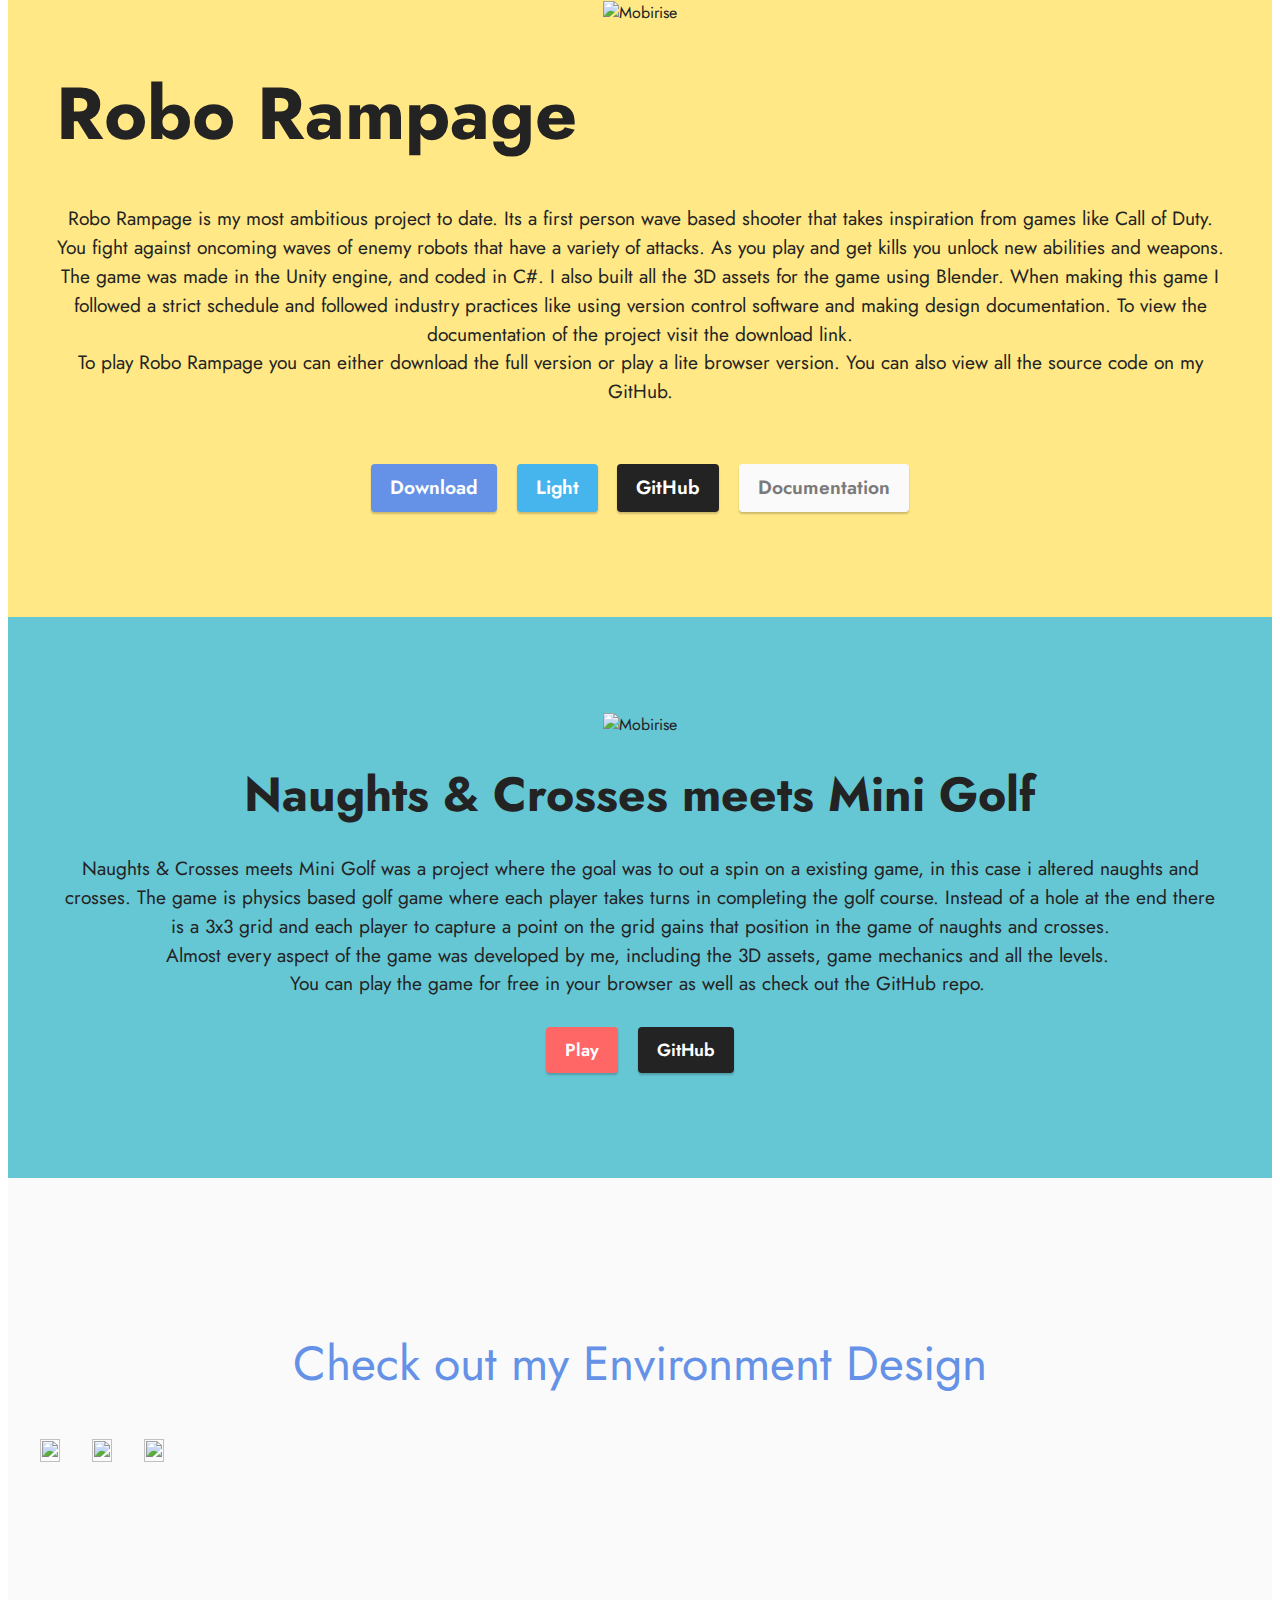
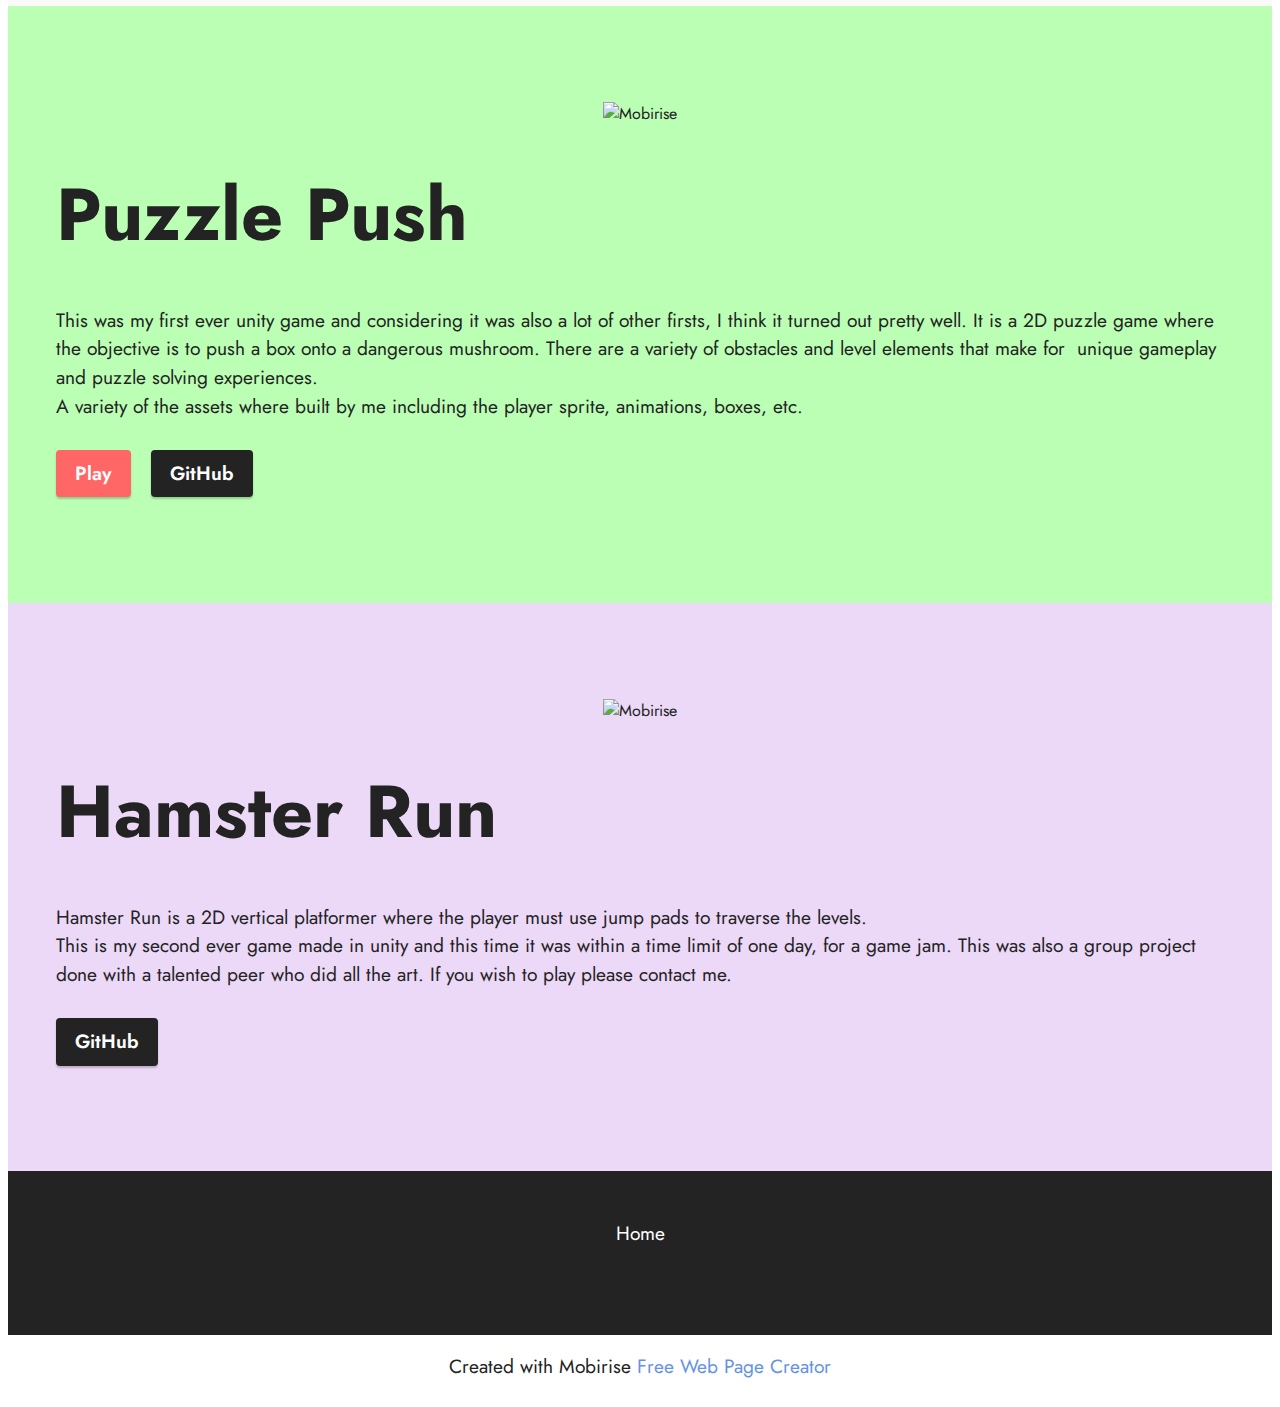
==== commit 5c9dd2ba: "Fix Test 0" ====
--- a/page1.html
+++ b/page1.html
@@ -10,7 +10,7 @@
   <meta property="og:image" content="">
   <meta name="twitter:title" content="Project Portfolio">
   <meta name="viewport" content="width=device-width, initial-scale=1, minimum-scale=1">
-  <link rel="shortcut icon" href="assets/images/logo-128x139-1.png" type="image/x-icon">
+  <link rel="shortcut icon" href="assets/images/gameicon-128x139.png" type="image/x-icon">
   <meta name="description" content="">
   
   
@@ -51,9 +51,9 @@
                 </div>
             </button>
             <div class="collapse navbar-collapse" id="navbarSupportedContent">
-                <ul class="navbar-nav nav-dropdown nav-right" data-app-modern-menu="true"><li class="nav-item"><a class="nav-link link text-white text-primary display-4" href="https://www.lueke.live/page2.html#top">
+                <ul class="navbar-nav nav-dropdown nav-right" data-app-modern-menu="true"><li class="nav-item"><a class="nav-link link text-white text-primary display-4" href="page2.html#top">
                             About Me</a></li>
-                    <li class="nav-item"><a class="nav-link link text-white text-primary display-4" href="https://www.lueke.live/page1.html#top">Projects</a></li>
+                    <li class="nav-item"><a class="nav-link link text-white text-primary display-4" href="page1.html#top">Projects</a></li>
                     <li class="nav-item"><a class="nav-link link text-white text-primary display-4" href="index.html#form7-u">Contact Me</a>
                     </li></ul>
                 
@@ -189,16 +189,16 @@
         <div class="row mbr-gallery mt-4">
             
             <div class="col-12 col-md-6 col-lg-4 item gallery-image active">
-                <div class="item-wrapper" data-toggle="modal" data-bs-toggle="modal" data-target="#t8h1xhm0xJ-modal" data-bs-target="#t8h1xhm0xJ-modal">
-                    <a href="page2.html#image2-19"><img class="w-100" src="assets/images/minecraft-20-09-2021-20-49-16-878x494.png" alt="" data-slide-to="0" data-bs-slide-to="0" data-target="#lb-t8h1xhm0xJ" data-bs-target="#lb-t8h1xhm0xJ"></a>
+                <div class="item-wrapper" data-toggle="modal" data-bs-toggle="modal" data-target="#t8hv74hRXe-modal" data-bs-target="#t8hv74hRXe-modal">
+                    <a href="page2.html#image2-19"><img class="w-100" src="assets/images/minecraft-20-09-2021-20-49-16-878x494.png" alt="" data-slide-to="0" data-bs-slide-to="0" data-target="#lb-t8hv74hRXe" data-bs-target="#lb-t8hv74hRXe"></a>
                     <div class="icon-wrapper">
                         <span class="mobi-mbri mobi-mbri-search mbr-iconfont mbr-iconfont-btn"></span>
                     </div>
                 </div>
                 
             </div><div class="col-12 col-md-6 col-lg-4 item gallery-image">
-                <div class="item-wrapper" data-toggle="modal" data-bs-toggle="modal" data-target="#t8h1xhm0xJ-modal" data-bs-target="#t8h1xhm0xJ-modal">
-                    <a href="page2.html#image2-19"><img class="w-100" src="assets/images/minecraft-29-10-2021-11-00-8-878x494.png" alt="" data-slide-to="1" data-bs-slide-to="1" data-target="#lb-t8h1xhm0xJ" data-bs-target="#lb-t8h1xhm0xJ"></a>
+                <div class="item-wrapper" data-toggle="modal" data-bs-toggle="modal" data-target="#t8hv74hRXe-modal" data-bs-target="#t8hv74hRXe-modal">
+                    <a href="page2.html#image2-19"><img class="w-100" src="assets/images/minecraft-29-10-2021-11-00-8-878x494.png" alt="" data-slide-to="1" data-bs-slide-to="1" data-target="#lb-t8hv74hRXe" data-bs-target="#lb-t8hv74hRXe"></a>
                     <div class="icon-wrapper">
                         <span class="mobi-mbri mobi-mbri-search mbr-iconfont mbr-iconfont-btn"></span>
                     </div>
@@ -207,8 +207,8 @@
             </div>
             
             <div class="col-12 col-md-6 col-lg-4 item gallery-image">
-                <div class="item-wrapper" data-toggle="modal" data-bs-toggle="modal" data-target="#t8h1xhm0xJ-modal" data-bs-target="#t8h1xhm0xJ-modal">
-                    <a href="page2.html#image2-19"><img class="w-100" src="assets/images/minecraft-29-10-2021-11-00-50-878x494.png" alt="" data-slide-to="2" data-bs-slide-to="2" data-target="#lb-t8h1xhm0xJ" data-bs-target="#lb-t8h1xhm0xJ"></a>
+                <div class="item-wrapper" data-toggle="modal" data-bs-toggle="modal" data-target="#t8hv74hRXe-modal" data-bs-target="#t8hv74hRXe-modal">
+                    <a href="page2.html#image2-19"><img class="w-100" src="assets/images/minecraft-29-10-2021-11-00-50-878x494.png" alt="" data-slide-to="2" data-bs-slide-to="2" data-target="#lb-t8hv74hRXe" data-bs-target="#lb-t8hv74hRXe"></a>
                     <div class="icon-wrapper">
                         <span class="mobi-mbri mobi-mbri-search mbr-iconfont mbr-iconfont-btn"></span>
                     </div>
@@ -217,11 +217,11 @@
             </div>
         </div>
 
-        <div class="modal mbr-slider" tabindex="-1" role="dialog" aria-hidden="true" id="t8h1xhm0xJ-modal">
+        <div class="modal mbr-slider" tabindex="-1" role="dialog" aria-hidden="true" id="t8hv74hRXe-modal">
             <div class="modal-dialog" role="document">
                 <div class="modal-content">
                     <div class="modal-body">
-                        <div class="carousel slide" id="lb-t8h1xhm0xJ" data-interval="5000" data-bs-interval="5000">
+                        <div class="carousel slide" id="lb-t8hv74hRXe" data-interval="5000" data-bs-interval="5000">
                             <div class="carousel-inner">
                                 
                                 <div class="carousel-item">
@@ -235,18 +235,18 @@
                                 </div>
                             </div>
                             <ol class="carousel-indicators">
-                                <li data-slide-to="0" data-bs-slide-to="0" class="active" data-target="#lb-t8h1xhm0xJ" data-bs-target="#lb-t8h1xhm0xJ"></li>
-                                <li data-slide-to="1" data-bs-slide-to="1" data-target="#lb-t8h1xhm0xJ" data-bs-target="#lb-t8h1xhm0xJ"></li>
-                                <li data-slide-to="2" data-bs-slide-to="2" data-target="#lb-t8h1xhm0xJ" data-bs-target="#lb-t8h1xhm0xJ"></li>
+                                <li data-slide-to="0" data-bs-slide-to="0" class="active" data-target="#lb-t8hv74hRXe" data-bs-target="#lb-t8hv74hRXe"></li>
+                                <li data-slide-to="1" data-bs-slide-to="1" data-target="#lb-t8hv74hRXe" data-bs-target="#lb-t8hv74hRXe"></li>
+                                <li data-slide-to="2" data-bs-slide-to="2" data-target="#lb-t8hv74hRXe" data-bs-target="#lb-t8hv74hRXe"></li>
                                 
                             </ol>
                             <a role="button" href="" class="close" data-dismiss="modal" data-bs-dismiss="modal" aria-label="Close">
                             </a>
-                            <a class="carousel-control-prev carousel-control" role="button" data-slide="prev" data-bs-slide="prev" href="#lb-t8h1xhm0xJ">
+                            <a class="carousel-control-prev carousel-control" role="button" data-slide="prev" data-bs-slide="prev" href="#lb-t8hv74hRXe">
                                 <span class="mobi-mbri mobi-mbri-arrow-prev" aria-hidden="true"></span>
                                 <span class="sr-only visually-hidden">Previous</span>
                             </a>
-                            <a class="carousel-control-next carousel-control" role="button" data-slide="next" data-bs-slide="next" href="#lb-t8h1xhm0xJ">
+                            <a class="carousel-control-next carousel-control" role="button" data-slide="next" data-bs-slide="next" href="#lb-t8hv74hRXe">
                                 <span class="mobi-mbri mobi-mbri-arrow-next" aria-hidden="true"></span>
                                 <span class="sr-only visually-hidden">Next</span>
                             </a>
@@ -328,7 +328,7 @@
             </div>
         </div>
     </div>
-</section><section class="display-7" style="padding: 0;align-items: center;justify-content: center;flex-wrap: wrap;    align-content: center;display: flex;position: relative;height: 4rem;"><a href="https://mobiri.se/2649144" style="flex: 1 1;height: 4rem;position: absolute;width: 100%;z-index: 1;"><img alt="" style="height: 4rem;" src="[data-uri]"></a><p style="margin: 0;text-align: center;" class="display-7">Created with Mobirise &#8204;</p><a style="z-index:1" href="https://mobirise.com/website-maker.html">Website Maker</a></section><script src="assets/bootstrap/js/bootstrap.bundle.min.js"></script>  <script src="assets/parallax/jarallax.js"></script>  <script src="assets/smoothscroll/smooth-scroll.js"></script>  <script src="assets/ytplayer/index.js"></script>  <script src="assets/dropdown/js/navbar-dropdown.js"></script>  <script src="assets/theme/js/script.js"></script>  
+</section><section class="display-7" style="padding: 0;align-items: center;justify-content: center;flex-wrap: wrap;    align-content: center;display: flex;position: relative;height: 4rem;"><a href="https://mobiri.se/2649144" style="flex: 1 1;height: 4rem;position: absolute;width: 100%;z-index: 1;"><img alt="" style="height: 4rem;" src="[data-uri]"></a><p style="margin: 0;text-align: center;" class="display-7">Created with Mobirise &#8204;</p><a style="z-index:1" href="https://mobirise.com/web-page-maker.html">Free Web Page Creator</a></section><script src="assets/bootstrap/js/bootstrap.bundle.min.js"></script>  <script src="assets/parallax/jarallax.js"></script>  <script src="assets/smoothscroll/smooth-scroll.js"></script>  <script src="assets/ytplayer/index.js"></script>  <script src="assets/dropdown/js/navbar-dropdown.js"></script>  <script src="assets/theme/js/script.js"></script>  
   
   
 </body>
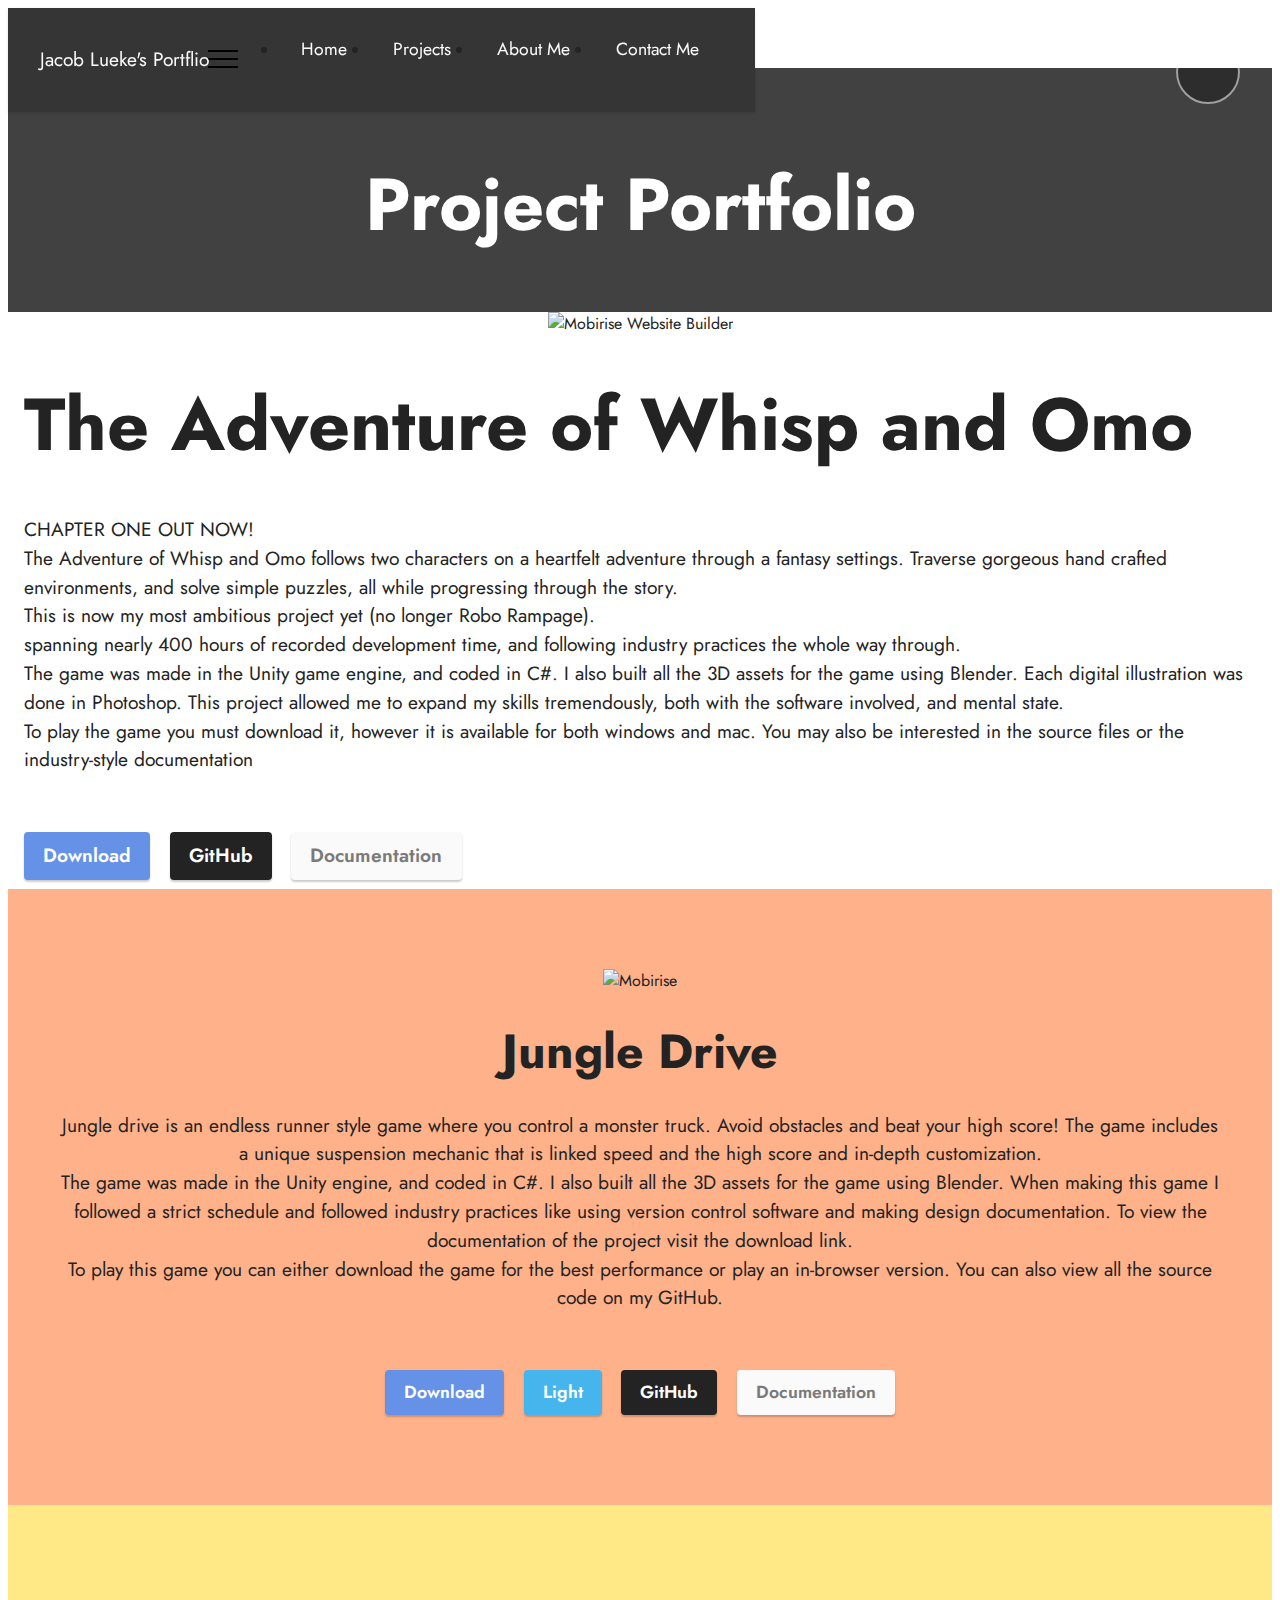
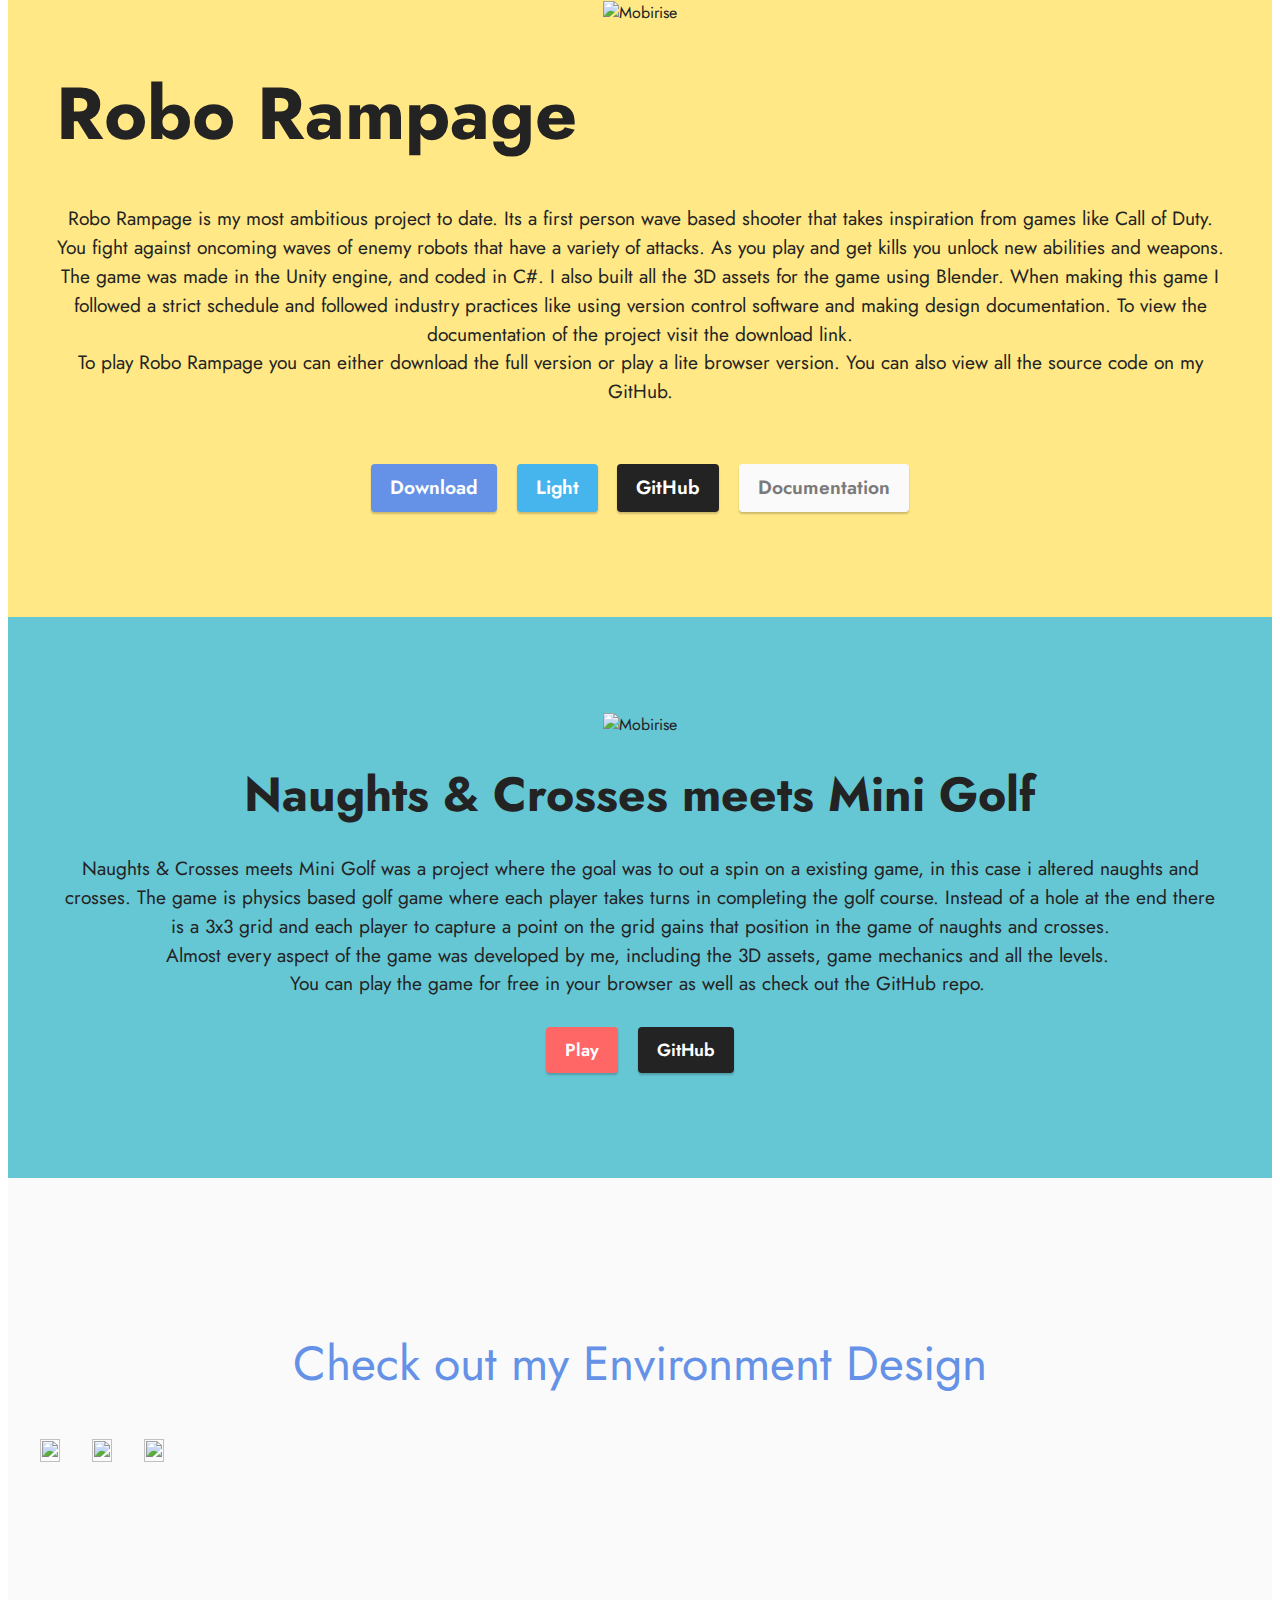
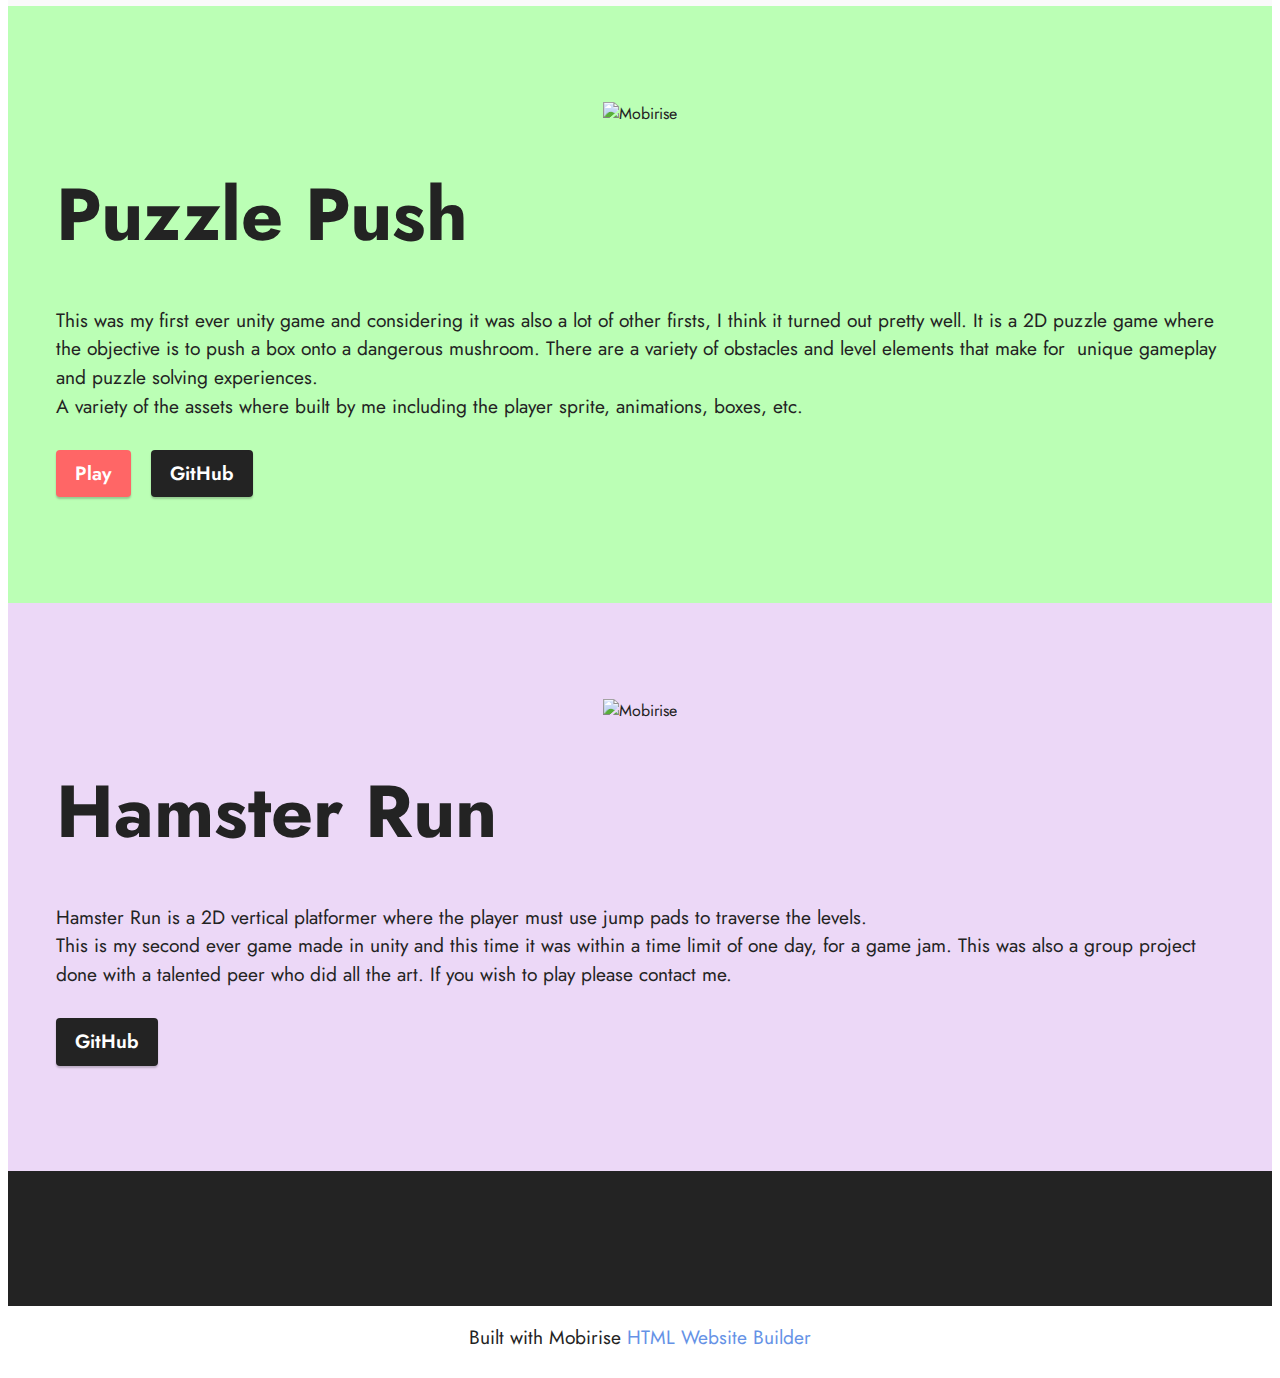
==== commit ca621f7f: "Test 2" ====
--- a/page1.html
+++ b/page1.html
@@ -10,7 +10,7 @@
   <meta property="og:image" content="">
   <meta name="twitter:title" content="Project Portfolio">
   <meta name="viewport" content="width=device-width, initial-scale=1, minimum-scale=1">
-  <link rel="shortcut icon" href="assets/images/gameicon-128x139.png" type="image/x-icon">
+  <link rel="shortcut icon" href="assets/images/icon-128x128.png" type="image/x-icon">
   <meta name="description" content="">
   
   
@@ -40,7 +40,7 @@
         <div class="container">
             <div class="navbar-brand">
                 
-                <span class="navbar-caption-wrap"><a class="navbar-caption text-white text-primary display-7" href="index.html#top">Jacob Lueke's Portflio</a></span>
+                <span class="navbar-caption-wrap"><a class="navbar-caption text-white text-primary display-7" href="https://mobiri.se">Jacob Lueke's Portflio</a></span>
             </div>
             <button class="navbar-toggler" type="button" data-toggle="collapse" data-bs-toggle="collapse" data-target="#navbarSupportedContent" data-bs-target="#navbarSupportedContent" aria-controls="navbarNavAltMarkup" aria-expanded="false" aria-label="Toggle navigation">
                 <div class="hamburger">
@@ -51,9 +51,9 @@
                 </div>
             </button>
             <div class="collapse navbar-collapse" id="navbarSupportedContent">
-                <ul class="navbar-nav nav-dropdown nav-right" data-app-modern-menu="true"><li class="nav-item"><a class="nav-link link text-white text-primary display-4" href="page2.html#top">
+                <ul class="navbar-nav nav-dropdown nav-right" data-app-modern-menu="true"><li class="nav-item"><a class="nav-link link text-white text-primary display-4" href="index.html">Home</a></li><li class="nav-item"><a class="nav-link link text-white text-primary display-4" href="page1.html">Projects</a></li><li class="nav-item"><a class="nav-link link text-white text-primary display-4" href="page2.html">
                             About Me</a></li>
-                    <li class="nav-item"><a class="nav-link link text-white text-primary display-4" href="page1.html#top">Projects</a></li>
+                    
                     <li class="nav-item"><a class="nav-link link text-white text-primary display-4" href="index.html#form7-u">Contact Me</a>
                     </li></ul>
                 
@@ -189,16 +189,16 @@
         <div class="row mbr-gallery mt-4">
             
             <div class="col-12 col-md-6 col-lg-4 item gallery-image active">
-                <div class="item-wrapper" data-toggle="modal" data-bs-toggle="modal" data-target="#t8hv74hRXe-modal" data-bs-target="#t8hv74hRXe-modal">
-                    <a href="page2.html#image2-19"><img class="w-100" src="assets/images/minecraft-20-09-2021-20-49-16-878x494.png" alt="" data-slide-to="0" data-bs-slide-to="0" data-target="#lb-t8hv74hRXe" data-bs-target="#lb-t8hv74hRXe"></a>
+                <div class="item-wrapper" data-toggle="modal" data-bs-toggle="modal" data-target="#t8hyEM9Oht-modal" data-bs-target="#t8hyEM9Oht-modal">
+                    <a href="page2.html#image2-19"><img class="w-100" src="assets/images/minecraft-20-09-2021-20-49-16-878x494.png" alt="" data-slide-to="0" data-bs-slide-to="0" data-target="#lb-t8hyEM9Oht" data-bs-target="#lb-t8hyEM9Oht"></a>
                     <div class="icon-wrapper">
                         <span class="mobi-mbri mobi-mbri-search mbr-iconfont mbr-iconfont-btn"></span>
                     </div>
                 </div>
                 
             </div><div class="col-12 col-md-6 col-lg-4 item gallery-image">
-                <div class="item-wrapper" data-toggle="modal" data-bs-toggle="modal" data-target="#t8hv74hRXe-modal" data-bs-target="#t8hv74hRXe-modal">
-                    <a href="page2.html#image2-19"><img class="w-100" src="assets/images/minecraft-29-10-2021-11-00-8-878x494.png" alt="" data-slide-to="1" data-bs-slide-to="1" data-target="#lb-t8hv74hRXe" data-bs-target="#lb-t8hv74hRXe"></a>
+                <div class="item-wrapper" data-toggle="modal" data-bs-toggle="modal" data-target="#t8hyEM9Oht-modal" data-bs-target="#t8hyEM9Oht-modal">
+                    <a href="page2.html#image2-19"><img class="w-100" src="assets/images/minecraft-29-10-2021-11-00-8-878x494.png" alt="" data-slide-to="1" data-bs-slide-to="1" data-target="#lb-t8hyEM9Oht" data-bs-target="#lb-t8hyEM9Oht"></a>
                     <div class="icon-wrapper">
                         <span class="mobi-mbri mobi-mbri-search mbr-iconfont mbr-iconfont-btn"></span>
                     </div>
@@ -207,8 +207,8 @@
             </div>
             
             <div class="col-12 col-md-6 col-lg-4 item gallery-image">
-                <div class="item-wrapper" data-toggle="modal" data-bs-toggle="modal" data-target="#t8hv74hRXe-modal" data-bs-target="#t8hv74hRXe-modal">
-                    <a href="page2.html#image2-19"><img class="w-100" src="assets/images/minecraft-29-10-2021-11-00-50-878x494.png" alt="" data-slide-to="2" data-bs-slide-to="2" data-target="#lb-t8hv74hRXe" data-bs-target="#lb-t8hv74hRXe"></a>
+                <div class="item-wrapper" data-toggle="modal" data-bs-toggle="modal" data-target="#t8hyEM9Oht-modal" data-bs-target="#t8hyEM9Oht-modal">
+                    <a href="page2.html#image2-19"><img class="w-100" src="assets/images/minecraft-29-10-2021-11-00-50-878x494.png" alt="" data-slide-to="2" data-bs-slide-to="2" data-target="#lb-t8hyEM9Oht" data-bs-target="#lb-t8hyEM9Oht"></a>
                     <div class="icon-wrapper">
                         <span class="mobi-mbri mobi-mbri-search mbr-iconfont mbr-iconfont-btn"></span>
                     </div>
@@ -217,11 +217,11 @@
             </div>
         </div>
 
-        <div class="modal mbr-slider" tabindex="-1" role="dialog" aria-hidden="true" id="t8hv74hRXe-modal">
+        <div class="modal mbr-slider" tabindex="-1" role="dialog" aria-hidden="true" id="t8hyEM9Oht-modal">
             <div class="modal-dialog" role="document">
                 <div class="modal-content">
                     <div class="modal-body">
-                        <div class="carousel slide" id="lb-t8hv74hRXe" data-interval="5000" data-bs-interval="5000">
+                        <div class="carousel slide" id="lb-t8hyEM9Oht" data-interval="5000" data-bs-interval="5000">
                             <div class="carousel-inner">
                                 
                                 <div class="carousel-item">
@@ -235,18 +235,18 @@
                                 </div>
                             </div>
                             <ol class="carousel-indicators">
-                                <li data-slide-to="0" data-bs-slide-to="0" class="active" data-target="#lb-t8hv74hRXe" data-bs-target="#lb-t8hv74hRXe"></li>
-                                <li data-slide-to="1" data-bs-slide-to="1" data-target="#lb-t8hv74hRXe" data-bs-target="#lb-t8hv74hRXe"></li>
-                                <li data-slide-to="2" data-bs-slide-to="2" data-target="#lb-t8hv74hRXe" data-bs-target="#lb-t8hv74hRXe"></li>
+                                <li data-slide-to="0" data-bs-slide-to="0" class="active" data-target="#lb-t8hyEM9Oht" data-bs-target="#lb-t8hyEM9Oht"></li>
+                                <li data-slide-to="1" data-bs-slide-to="1" data-target="#lb-t8hyEM9Oht" data-bs-target="#lb-t8hyEM9Oht"></li>
+                                <li data-slide-to="2" data-bs-slide-to="2" data-target="#lb-t8hyEM9Oht" data-bs-target="#lb-t8hyEM9Oht"></li>
                                 
                             </ol>
                             <a role="button" href="" class="close" data-dismiss="modal" data-bs-dismiss="modal" aria-label="Close">
                             </a>
-                            <a class="carousel-control-prev carousel-control" role="button" data-slide="prev" data-bs-slide="prev" href="#lb-t8hv74hRXe">
+                            <a class="carousel-control-prev carousel-control" role="button" data-slide="prev" data-bs-slide="prev" href="#lb-t8hyEM9Oht">
                                 <span class="mobi-mbri mobi-mbri-arrow-prev" aria-hidden="true"></span>
                                 <span class="sr-only visually-hidden">Previous</span>
                             </a>
-                            <a class="carousel-control-next carousel-control" role="button" data-slide="next" data-bs-slide="next" href="#lb-t8hv74hRXe">
+                            <a class="carousel-control-next carousel-control" role="button" data-slide="next" data-bs-slide="next" href="#lb-t8hyEM9Oht">
                                 <span class="mobi-mbri mobi-mbri-arrow-next" aria-hidden="true"></span>
                                 <span class="sr-only visually-hidden">Next</span>
                             </a>
@@ -320,7 +320,7 @@
                     
                     
                     
-                <li class="foot-menu-item mbr-fonts-style display-7">Home</li></ul>
+                <li class="foot-menu-item mbr-fonts-style display-7"></li></ul>
             </div>
             
             <div class="row row-copirayt">
@@ -328,7 +328,7 @@
             </div>
         </div>
     </div>
-</section><section class="display-7" style="padding: 0;align-items: center;justify-content: center;flex-wrap: wrap;    align-content: center;display: flex;position: relative;height: 4rem;"><a href="https://mobiri.se/2649144" style="flex: 1 1;height: 4rem;position: absolute;width: 100%;z-index: 1;"><img alt="" style="height: 4rem;" src="[data-uri]"></a><p style="margin: 0;text-align: center;" class="display-7">Created with Mobirise &#8204;</p><a style="z-index:1" href="https://mobirise.com/web-page-maker.html">Free Web Page Creator</a></section><script src="assets/bootstrap/js/bootstrap.bundle.min.js"></script>  <script src="assets/parallax/jarallax.js"></script>  <script src="assets/smoothscroll/smooth-scroll.js"></script>  <script src="assets/ytplayer/index.js"></script>  <script src="assets/dropdown/js/navbar-dropdown.js"></script>  <script src="assets/theme/js/script.js"></script>  
+</section><section class="display-7" style="padding: 0;align-items: center;justify-content: center;flex-wrap: wrap;    align-content: center;display: flex;position: relative;height: 4rem;"><a href="https://mobiri.se/2649144" style="flex: 1 1;height: 4rem;position: absolute;width: 100%;z-index: 1;"><img alt="" style="height: 4rem;" src="[data-uri]"></a><p style="margin: 0;text-align: center;" class="display-7">Built with Mobirise &#8204;</p><a style="z-index:1" href="https://mobirise.com/html-builder.html">HTML Website Builder</a></section><script src="assets/bootstrap/js/bootstrap.bundle.min.js"></script>  <script src="assets/parallax/jarallax.js"></script>  <script src="assets/smoothscroll/smooth-scroll.js"></script>  <script src="assets/ytplayer/index.js"></script>  <script src="assets/dropdown/js/navbar-dropdown.js"></script>  <script src="assets/theme/js/script.js"></script>  
   
   
 </body>
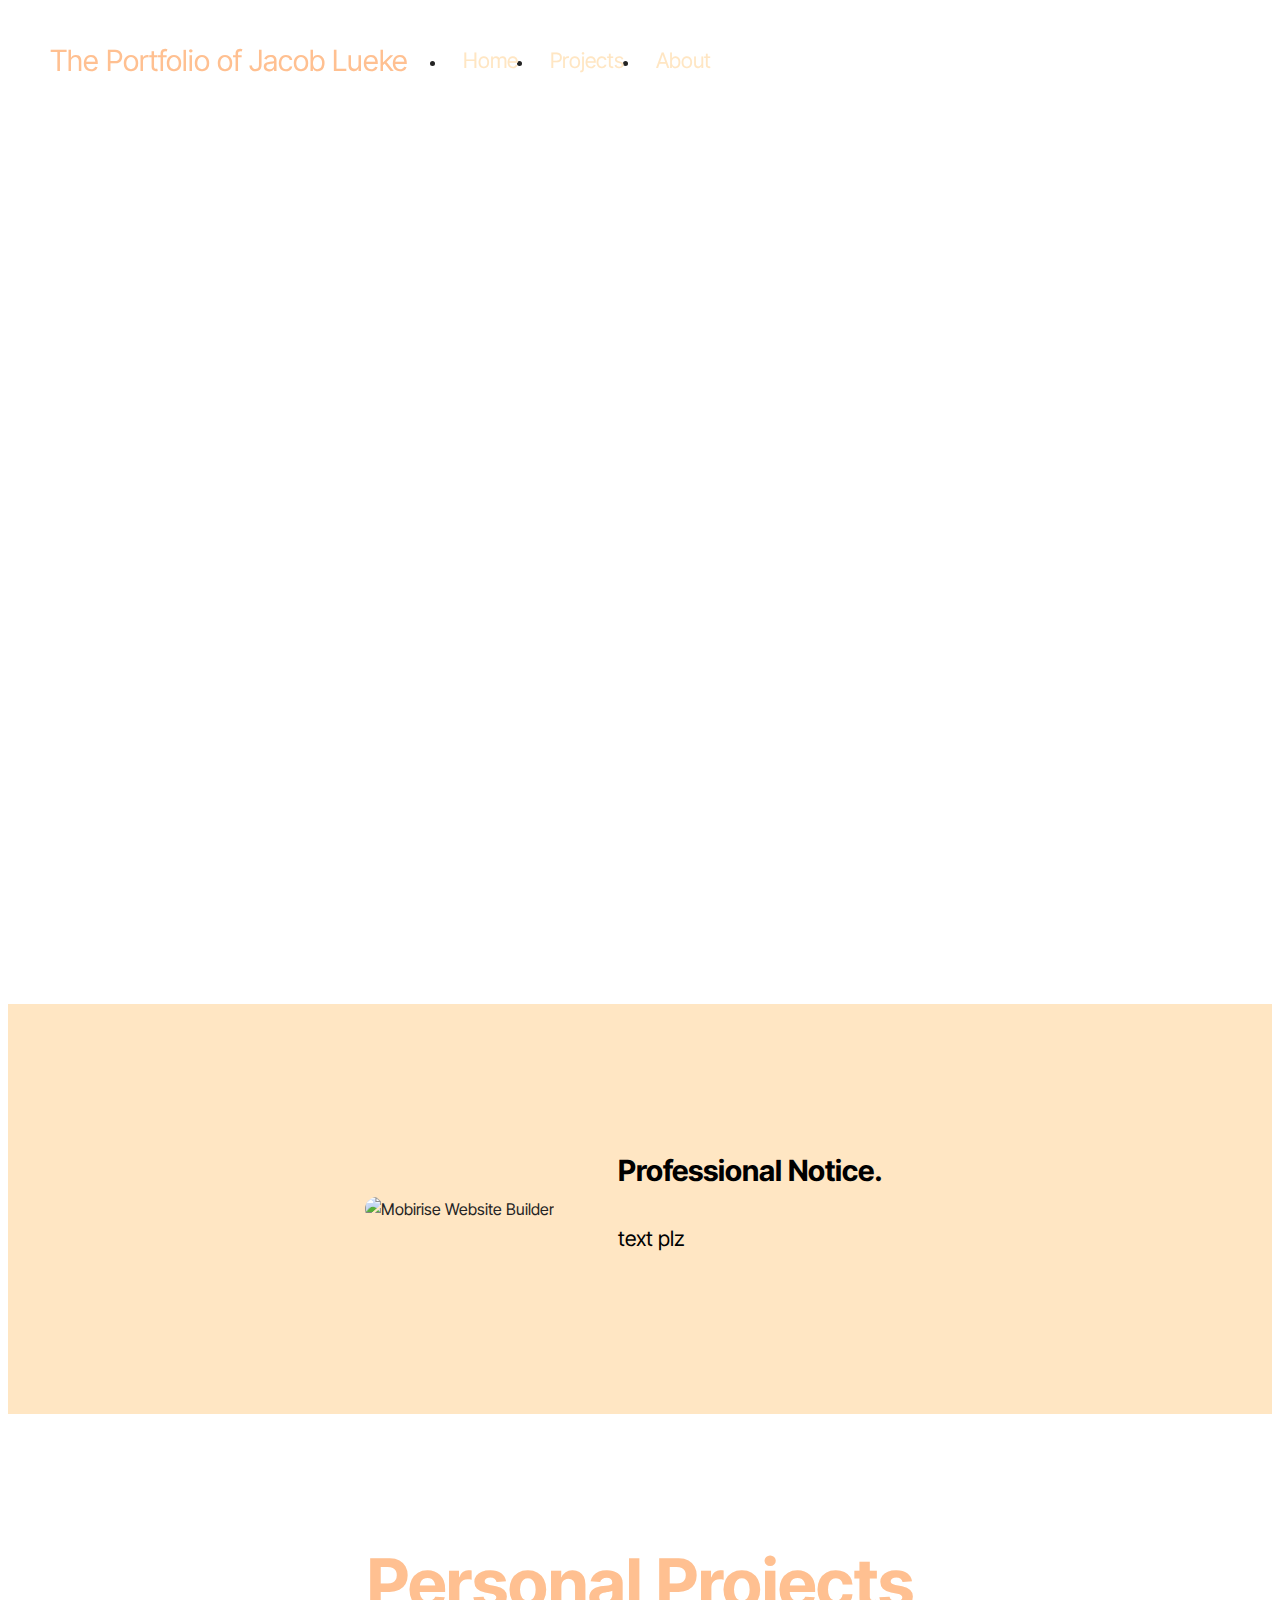
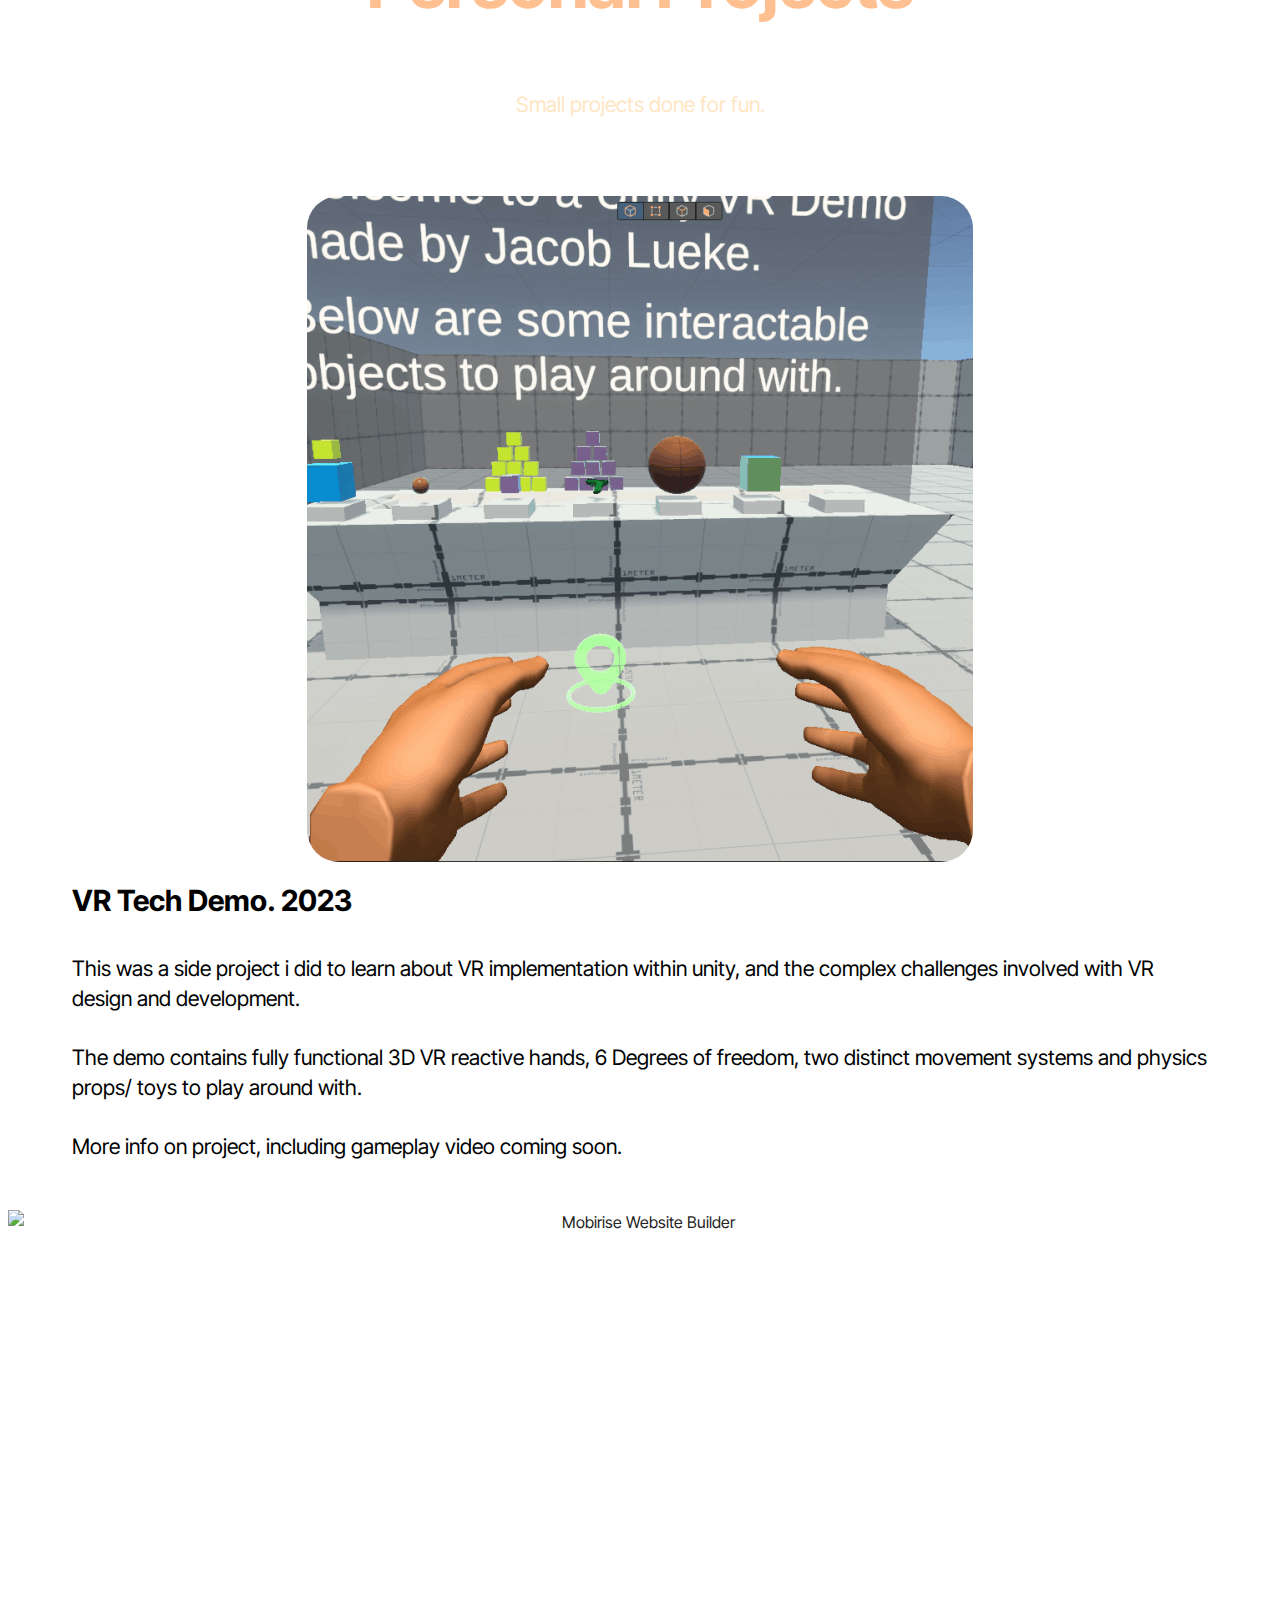
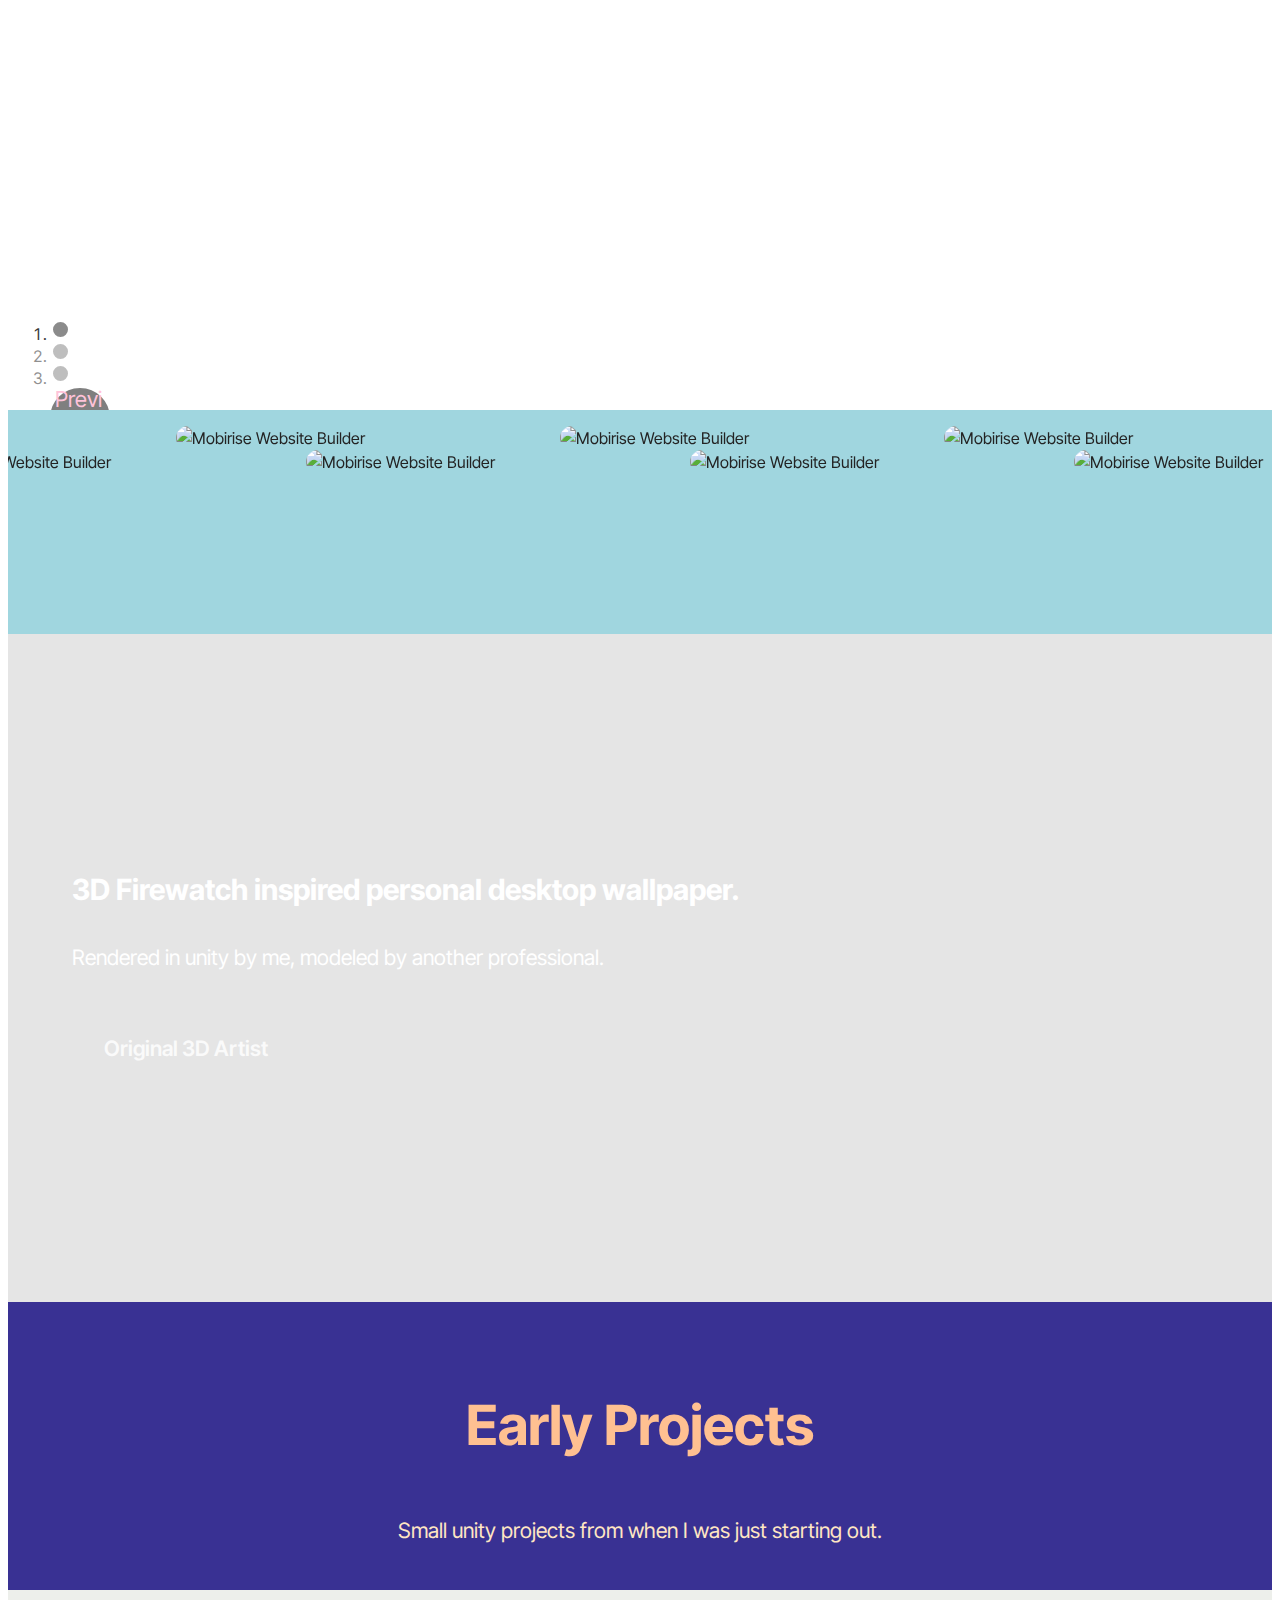
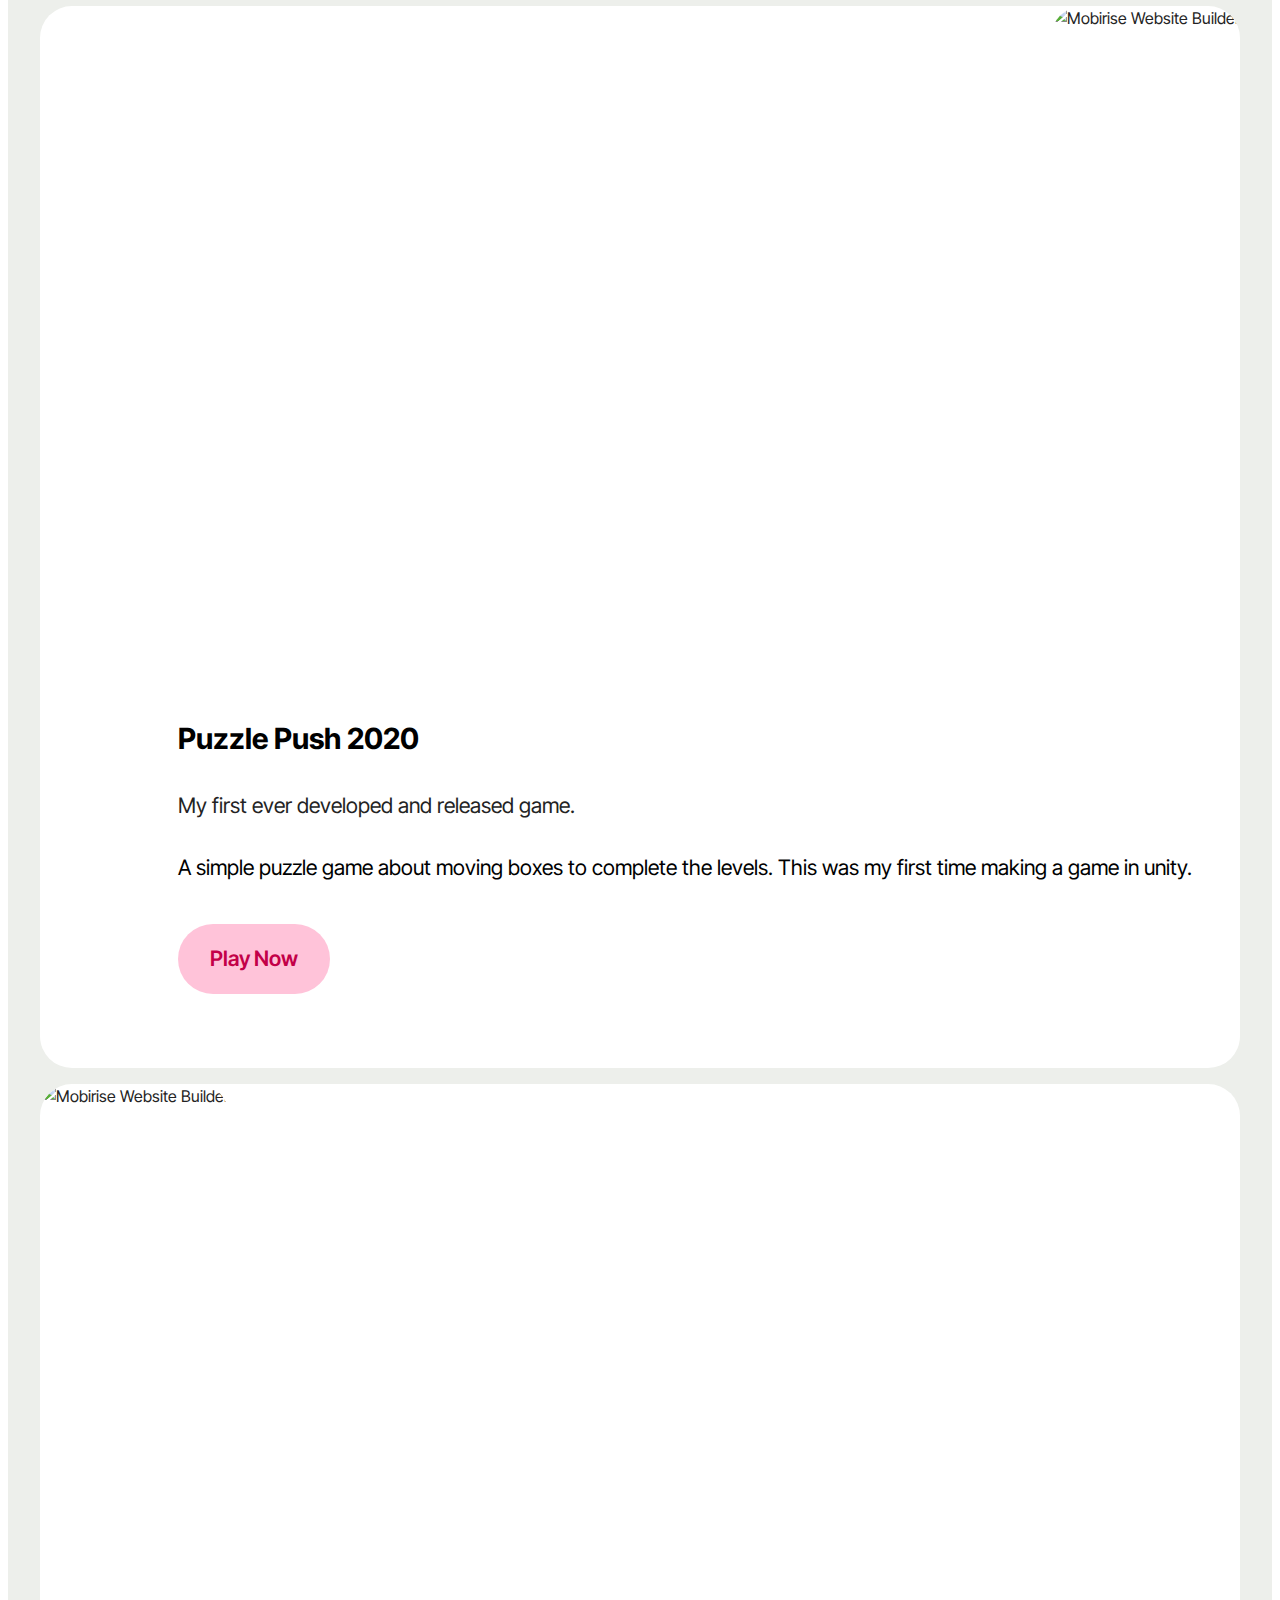
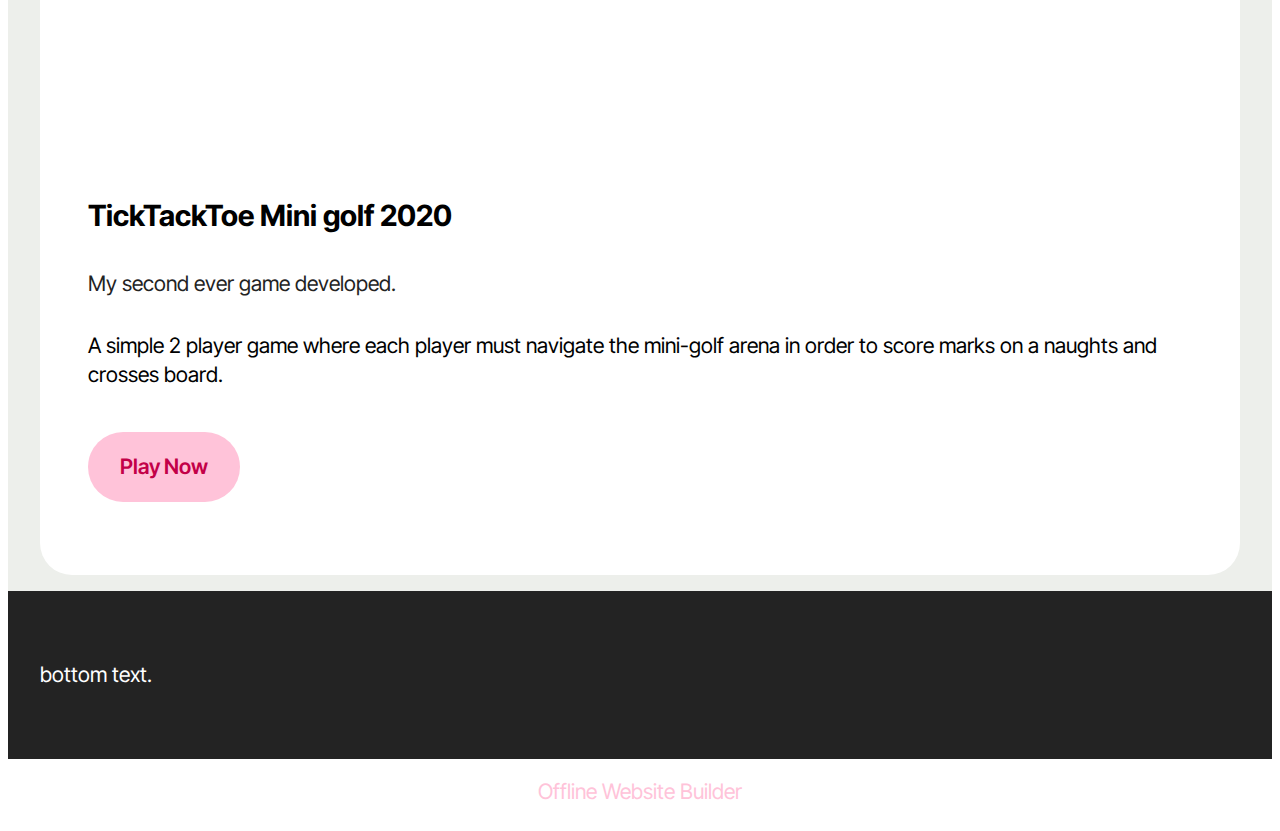
==== commit 8c4d5599: "Added stuff to pages" ====
--- a/page1.html
+++ b/page1.html
@@ -1,334 +1,349 @@
 <!DOCTYPE html>
 <html  >
 <head>
-  <!-- Site made with Mobirise Website Builder v5.6.8, https://mobirise.com -->
+  <!-- Site made with Mobirise Website Builder v5.9.17, https://mobirise.com -->
   <meta charset="UTF-8">
   <meta http-equiv="X-UA-Compatible" content="IE=edge">
-  <meta name="generator" content="Mobirise v5.6.8, mobirise.com">
-  <meta name="twitter:card" content="summary_large_image"/>
-  <meta name="twitter:image:src" content="">
-  <meta property="og:image" content="">
-  <meta name="twitter:title" content="Project Portfolio">
+  <meta name="generator" content="Mobirise v5.9.17, mobirise.com">
   <meta name="viewport" content="width=device-width, initial-scale=1, minimum-scale=1">
-  <link rel="shortcut icon" href="assets/images/icon-128x128.png" type="image/x-icon">
+  <link rel="shortcut icon" href="assets/images/gameicon2-128x128-1.png" type="image/x-icon">
   <meta name="description" content="">
   
   
-  <title>Project Portfolio</title>
+  <title>About</title>
   <link rel="stylesheet" href="assets/web/assets/mobirise-icons2/mobirise2.css">
   <link rel="stylesheet" href="assets/bootstrap/css/bootstrap.min.css">
   <link rel="stylesheet" href="assets/bootstrap/css/bootstrap-grid.min.css">
   <link rel="stylesheet" href="assets/bootstrap/css/bootstrap-reboot.min.css">
   <link rel="stylesheet" href="assets/parallax/jarallax.css">
   <link rel="stylesheet" href="assets/dropdown/css/style.css">
-  <link rel="stylesheet" href="assets/socicon/css/styles.css">
   <link rel="stylesheet" href="assets/theme/css/style.css">
-  <link rel="preload" href="https://fonts.googleapis.com/css?family=Jost:100,200,300,400,500,600,700,800,900,100i,200i,300i,400i,500i,600i,700i,800i,900i&display=swap" as="style" onload="this.onload=null;this.rel='stylesheet'">
-  <noscript><link rel="stylesheet" href="https://fonts.googleapis.com/css?family=Jost:100,200,300,400,500,600,700,800,900,100i,200i,300i,400i,500i,600i,700i,800i,900i&display=swap"></noscript>
-  <link rel="preload" as="style" href="assets/mobirise/css/mbr-additional.css"><link rel="stylesheet" href="assets/mobirise/css/mbr-additional.css" type="text/css">
-  
+  <link rel="preload" href="https://fonts.googleapis.com/css?family=Inter+Tight:100,200,300,400,500,600,700,800,900,100i,200i,300i,400i,500i,600i,700i,800i,900i&display=swap" as="style" onload="this.onload=null;this.rel='stylesheet'">
+  <noscript><link rel="stylesheet" href="https://fonts.googleapis.com/css?family=Inter+Tight:100,200,300,400,500,600,700,800,900,100i,200i,300i,400i,500i,600i,700i,800i,900i&display=swap"></noscript>
+  <link rel="preload" as="style" href="assets/mobirise/css/mbr-additional.css?v=vRkFCL"><link rel="stylesheet" href="assets/mobirise/css/mbr-additional.css?v=vRkFCL" type="text/css">
+
   
   
   
 </head>
 <body>
   
-  <section data-bs-version="5.1" class="menu menu1 cid-sQUdzG1cKZ" once="menu" id="menu1-v">
-    
-
-    <nav class="navbar navbar-dropdown navbar-fixed-top navbar-expand-lg">
-        <div class="container">
-            <div class="navbar-brand">
-                
-                <span class="navbar-caption-wrap"><a class="navbar-caption text-white text-primary display-7" href="https://mobiri.se">Jacob Lueke's Portflio</a></span>
-            </div>
-            <button class="navbar-toggler" type="button" data-toggle="collapse" data-bs-toggle="collapse" data-target="#navbarSupportedContent" data-bs-target="#navbarSupportedContent" aria-controls="navbarNavAltMarkup" aria-expanded="false" aria-label="Toggle navigation">
-                <div class="hamburger">
-                    <span></span>
-                    <span></span>
-                    <span></span>
-                    <span></span>
-                </div>
-            </button>
-            <div class="collapse navbar-collapse" id="navbarSupportedContent">
-                <ul class="navbar-nav nav-dropdown nav-right" data-app-modern-menu="true"><li class="nav-item"><a class="nav-link link text-white text-primary display-4" href="index.html">Home</a></li><li class="nav-item"><a class="nav-link link text-white text-primary display-4" href="page1.html">Projects</a></li><li class="nav-item"><a class="nav-link link text-white text-primary display-4" href="page2.html">
-                            About Me</a></li>
-                    
-                    <li class="nav-item"><a class="nav-link link text-white text-primary display-4" href="index.html#form7-u">Contact Me</a>
-                    </li></ul>
-                
-                
-            </div>
-        </div>
-    </nav>
-</section>
-
-<section data-bs-version="5.1" class="header6 cid-sQVkIy7RHA" id="header6-13">
-
-    
-
-    
-
-    <div class="align-center container">
-        <div class="row justify-content-center">
-            <div class="col-12 col-lg-10">
-                <h1 class="mbr-section-title mbr-fonts-style mbr-white mb-3 display-1"><strong>Project Portfolio</strong></h1>
-                
-                
-                
-            </div>
-        </div>
-    </div>
-</section>
-
-<section data-bs-version="5.1" class="header11 cid-t6YcDIsy9e mbr-parallax-background" id="header11-1g">
-
-    
-
-    
-    <div class="mbr-overlay" style="opacity: 0.2; background-color: rgb(255, 255, 255);"></div>
-
+  <section data-bs-version="5.1" class="menu menu6 cid-u7u7BPMNBJ" once="menu" id="menu06-f">
+	
+
+	<nav class="navbar navbar-dropdown opacityScroll navbar-fixed-top navbar-expand-lg">
+		<div class="container">
+			<div class="navbar-brand">
+				
+				<span class="navbar-caption-wrap"><a class="navbar-caption text-secondary display-5" href="https://mobiri.se">The Portfolio of Jacob Lueke&nbsp;</a></span>
+			</div>
+			<button class="navbar-toggler" type="button" data-toggle="collapse" data-bs-toggle="collapse" data-target="#navbarSupportedContent" data-bs-target="#navbarSupportedContent" aria-controls="navbarNavAltMarkup" aria-expanded="false" aria-label="Toggle navigation">
+				<div class="hamburger">
+					<span></span>
+					<span></span>
+					<span></span>
+					<span></span>
+				</div>
+			</button>
+			<div class="collapse navbar-collapse opacityScroll" id="navbarSupportedContent">
+				<ul class="navbar-nav nav-dropdown nav-right" data-app-modern-menu="true"><li class="nav-item">
+						<a class="nav-link link text-success text-primary display-4" href="index.html#top">Home</a>
+					</li>
+					<li class="nav-item">
+						<a class="nav-link link text-success text-primary display-4" href="index.html#pricing02-b" aria-expanded="false">Projects</a>
+					</li>
+					<li class="nav-item">
+						<a class="nav-link link text-success text-primary display-4" href="page1.html#header17-x">About&nbsp;</a>
+					</li></ul>
+				
+				
+			</div>
+		</div>
+	</nav>
+</section>
+
+<section data-bs-version="5.1" class="header16 cid-u7BzGyyFUx mbr-fullscreen mbr-parallax-background" id="header17-x">
+  
+  
+  <div class="container-fluid">
+    <div class="row">
+      <div class="content-wrap col-12 col-md-12">
+        <h1 class="mbr-section-title mbr-fonts-style mbr-white mb-4 display-2">
+          <strong><br>About</strong></h1>
+        
+        <p class="mbr-fonts-style mbr-text mbr-white mb-4 display-7">Hi, I'm a super passionate game designer, who's nearly finished a BA Degree in Game Design, at UEL in London.</p>
+        
+      </div>
+    </div>
+  </div>
+</section>
+
+<section data-bs-version="5.1" class="start article2 cid-u7AEjPhkPM" id="article02-m">
+	
+
+	
+	
+
+	<div class="container">
+		<div class="row justify-content-center">
+			<div class="col-12 col-md-12 col-lg-6 image-wrapper">
+				<img class="w-100" src="assets/images/cv-1-1256x1625.png" alt="Mobirise Website Builder">
+			</div>
+			<div class="col-12 col-md-12 col-lg">
+				<div class="text-wrapper align-left">
+					<h1 class="mbr-section-title mbr-fonts-style mb-4 display-5"><strong>Professional Notice.</strong></h1>
+					<p class="mbr-text align-left mbr-fonts-style mb-4 display-7">text plz</p>
+					
+				</div>
+			</div>
+		</div>
+	</div>
+</section>
+
+<section data-bs-version="5.1" class="article11 cid-ublKEdj6So mbr-parallax-background" id="article11-1z">
+    
+
+    
+    
     <div class="container">
         <div class="row justify-content-center">
-            <div class="col-12 col-md-5 image-wrapper">
-                <img class="w-100" src="assets/images/poster-1036x1465.png" alt="Mobirise Website Builder">
-            </div>
-            <div class="col-12 col-md">
-                <div class="text-wrapper text-center">
-                    <h1 class="mbr-section-title mbr-fonts-style mb-3 display-1">
-                        <strong>The Adventure of Whisp and Omo</strong></h1>
-                    <p class="mbr-text mbr-fonts-style display-7">CHAPTER ONE OUT NOW!<br>The Adventure of Whisp and Omo follows two characters on a heartfelt adventure through a fantasy settings. Traverse gorgeous hand crafted environments, and solve simple puzzles, all while progressing through the story.&nbsp;<br>This is now my most ambitious project yet (no longer Robo Rampage).<br>spanning nearly 400 hours of recorded development time, and following industry practices the whole way through.<br>The game was made in the Unity game engine, and coded in C#. I also built all the 3D assets for the game using Blender. Each digital illustration was done in Photoshop. This project allowed me to expand my skills tremendously, both with the software involved, and mental state.&nbsp;<br>To play the game you must download it, however it is available for both windows and mac. You may also be interested in the source files or the industry-style documentation<br><br></p>
-                    <div class="mbr-section-btn mt-3"><a class="btn btn-primary display-7" href="https://jacoblueke.itch.io/the-adventure-of-whisp-and-omo" target="_blank">Download</a> <a class="btn btn-black display-7" href="https://github.com/BeeepBeepSheep/FMP-Whisp-and-Omo" target="_blank">GitHub</a> <a class="btn btn-white display-7" href="https://drive.google.com/drive/folders/1ztx5R9bh13xv-PZUQ4jQxgOvToodJFNw?usp=sharing" target="_blank">Documentation</a></div>
+            <div class="title col-md-12 col-lg-10">
+                <h3 class="mbr-section-title mbr-fonts-style align-center mt-0 mb-0 display-1"><strong>Personal&nbsp;Projects</strong></h3>
+                <h4 class="mbr-section-subtitle align-center mbr-fonts-style mt-4 display-7">Small projects done for fun.</h4>
+                
+            </div>
+        </div>
+    </div>
+</section>
+
+<section data-bs-version="5.1" class="start article4 cid-ubmH0aZz2b" id="article04-28">
+	
+
+	
+	
+
+	<div class="container">
+		<div class="row justify-content-center">
+			<div class="col-12 col-md-12 col-lg-6 image-wrapper">
+				<img class="w-100" src="assets/images/capture-vr-1256x666.png" alt="Mobirise Website Builder">
+			</div>
+			<div class="col-12 col-md-12 col-lg">
+				<div class="text-wrapper align-left">
+					<h1 class="mbr-section-title mbr-fonts-style mb-4 display-5">
+						<strong>VR Tech Demo. 2023</strong></h1>
+					<p class="mbr-text mbr-fonts-style mb-4 display-7">
+						This was a side project i did to learn about VR implementation within unity, and the complex challenges involved with VR design and development.<br><br>The demo contains fully functional 3D VR reactive hands, 6 Degrees of freedom, two distinct movement systems and physics props/ toys to play around with.<br><br>More info on project, including gameplay video coming soon.</p>
+					
+				</div>
+			</div>
+		</div>
+	</div>
+</section>
+
+<section data-bs-version="5.1" class="slider3 cid-ublawOttFq" id="slider03-13">
+    
+    <div class="carousel slide" id="ubn79VyHrN" data-interval="5000" data-bs-interval="5000">
+        <ol class="carousel-indicators">
+            <li data-slide-to="0" data-bs-slide-to="0" class="active" data-target="#ubn79VyHrN" data-bs-target="#ubn79VyHrN"></li>
+            <li data-slide-to="1" data-bs-slide-to="1" data-target="#ubn79VyHrN" data-bs-target="#ubn79VyHrN"></li>
+            <li data-slide-to="2" data-bs-slide-to="2" data-target="#ubn79VyHrN" data-bs-target="#ubn79VyHrN"></li>
+        </ol>
+        <div class="carousel-inner">
+            <div class="carousel-item slider-image item active">
+                <div class="item-wrapper">
+                    <img class="d-block w-100" src="assets/images/minecraft-29-04-2024-14-25-48-1288x725.png" alt="Mobirise Website Builder" data-slide-to="0" data-bs-slide-to="0">
+                    
+                    <div class="carousel-caption">
+                        <h5 class="mbr-section-subtitle mbr-fonts-style mb-3 display-5">
+                            <strong>Minecraft side project.</strong></h5>
+                        <p class="mbr-section-text mbr-fonts-style mb-4 display-7">Perhaps a critique in environment and level design.</p>
+                             
+                    </div>
                 </div>
-            </div>
-        </div>
-    </div>
-</section>
-
-<section data-bs-version="5.1" class="header14 cid-sQVjzppaXi" id="header14-12">
-
-    
-
-    
-
-    <div class="container">
-        <div class="row justify-content-center align-items-center">
-            <div class="col-12 col-md-7 image-wrapper">
-                <img src="assets/images/capture6-1256x707.png" alt="Mobirise">
-            </div>
-            <div class="col-12 col-md">
-                <div class="text-wrapper">
-                    <h1 class="mbr-section-title mbr-fonts-style mb-3 display-2"><strong>Jungle Drive</strong></h1>
-                    <p class="mbr-text mbr-fonts-style display-7">Jungle drive is an endless runner style game where you control a monster truck. Avoid obstacles and beat your high score! The game includes a unique suspension mechanic that is linked speed and the high score and in-depth customization.<br>The game was made in the Unity engine, and coded in C#. I also built all the 3D assets for the game using Blender. When making this game I followed a strict schedule and followed industry practices like using version control software and making design documentation. To view the documentation of the project visit the download link.<br>To play this game&nbsp;you can either download the game for the best performance or play an in-browser version. You can also view all the source code on my GitHub.<br><br></p>
-                    <div class="mbr-section-btn mt-3"><a class="btn btn-primary display-4" href="https://jacoblueke.itch.io/jungle-drive" target="_blank">Download</a> <a class="btn btn-info display-4" href="https://play.unity.com/mg/other/jungle-drive" target="_blank">Light</a> <a class="btn btn-black display-4" href="https://github.com/BeeepBeepSheep/Jungle-Drive-Practical-Project/tree/main" target="_blank">GitHub</a> <a class="btn btn-white display-4" href="https://drive.google.com/drive/folders/1ztx5R9bh13xv-PZUQ4jQxgOvToodJFNw?usp=sharing" target="_blank">Documentation</a></div>
+            </div><div class="carousel-item slider-image item">
+                <div class="item-wrapper">
+                    <img class="d-block w-100" src="assets/images/minecraft-29-04-2024-14-23-25-1800x1013.png" alt="Mobirise Website Builder" data-slide-to="1" data-bs-slide-to="1">
+                    
+                    <div class="carousel-caption">
+                        <h5 class="mbr-section-subtitle mbr-fonts-style mb-3 display-5"><strong>Wow so beautiful&nbsp;!</strong></h5>
+                        <p class="mbr-section-text mbr-fonts-style mb-4 display-7">Each block was placed by hand, no fancy tools.</p>
+                             
+                    </div>
                 </div>
-            </div>
-        </div>
-    </div>
-</section>
-
-<section data-bs-version="5.1" class="header11 cid-sQUyQon778" id="header11-w">
-
-    
-
-    
-
+            </div><div class="carousel-item slider-image item">
+                <div class="item-wrapper">
+                    <img class="d-block w-100" src="assets/images/minecraft-20-09-2021-20-49-16-1288x725.png" alt="Mobirise Website Builder" data-slide-to="2" data-bs-slide-to="2">
+                    
+                    <div class="carousel-caption">
+                        <h5 class="mbr-section-subtitle mbr-fonts-style mb-3 display-5"><strong>A personal project spanning many years.</strong></h5>
+                        <p class="mbr-section-text mbr-fonts-style mb-4 display-7">Why is this even in the portfolio ?</p>
+                             
+                    </div>
+                </div>
+            </div>
+            
+            
+        </div>
+        <a class="carousel-control carousel-control-prev" role="button" data-slide="prev" data-bs-slide="prev" href="#ubn79VyHrN">
+            <span class="mobi-mbri mobi-mbri-arrow-prev" aria-hidden="true"></span>
+            <span class="sr-only visually-hidden">Previous</span>
+        </a>
+        <a class="carousel-control carousel-control-next" role="button" data-slide="next" data-bs-slide="next" href="#ubn79VyHrN">
+            <span class="mobi-mbri mobi-mbri-arrow-next" aria-hidden="true"></span>
+            <span class="sr-only visually-hidden">Next</span>
+        </a>
+    </div>
+</section>
+
+<section data-bs-version="5.1" class="gallery4 cid-u7BCe7ljgM" id="gallery04-z">
+  
+  
+  <div class="container-fluid gallery-wrapper">
+    <div class="row justify-content-center">
+      <div class="col-12 content-head">
+        
+      </div>
+    </div>
+    <div class="grid-container">
+      <div class="grid-container-1" style="transform: translate3d(-200px, 0px, 0px);">
+        <div class="grid-item">
+          <img src="assets/images/minecraft-29-04-2024-14-21-22-1152x648.png" alt="Mobirise Website Builder">
+        </div>
+        <div class="grid-item">
+          <img src="assets/images/minecraft-29-04-2024-14-21-56-1152x648.png" alt="Mobirise Website Builder">
+        </div>
+        <div class="grid-item">
+          <img src="assets/images/minecraft-29-04-2024-14-25-4-1152x648.png" alt="Mobirise Website Builder">
+        </div>
+        <div class="grid-item">
+          <img src="assets/images/minecraft-29-04-2024-14-22-30-1152x648.png" alt="Mobirise Website Builder">
+        </div>
+      </div>
+      <div class="grid-container-2" style="transform: translate3d(-70px, 0px, 0px);">
+        <div class="grid-item">
+          <img src="assets/images/minecraft-29-04-2024-14-23-25-1152x648.png" alt="Mobirise Website Builder">
+        </div>
+        <div class="grid-item">
+          <img src="assets/images/minecraft-29-04-2024-14-24-8-1152x648.png" alt="Mobirise Website Builder">
+        </div>
+        <div class="grid-item">
+          <img src="assets/images/minecraft-29-04-2024-14-24-20-1152x648.png" alt="Mobirise Website Builder">
+        </div>
+        <div class="grid-item">
+          <img src="assets/images/minecraft-29-10-2021-11-00-8-1152x648.png" alt="Mobirise Website Builder">
+        </div>
+      </div>
+    </div>
+  </div>
+</section>
+
+<section data-bs-version="5.1" class="header18 cid-u7BDnOVkwK" data-bg-video="https://youtu.be/B99JGZvXaaU" id="header18-10">
+  
+
+  <div class="mbr-overlay" style="opacity: 0.1; background-color: rgb(0, 0, 0);"></div>
+  <div class="container-fluid">
+    <div class="row">
+      <div class="content-wrap col-12 col-md-3">
+        <h1 class="mbr-section-title mbr-fonts-style mbr-white mb-4 display-5">
+          <br><strong>3D Firewatch&nbsp;inspired personal desktop wallpaper.</strong></h1>
+        
+        <p class="mbr-fonts-style mbr-text mbr-white mb-4 display-7">Rendered in unity by me, modeled by another professional.</p>
+        <div class="mbr-section-btn"><a class="btn btn-white-outline display-7" href="https://sketchfab.com/3d-models/firewatch-fan-art-8609caf1cd8c452eb7b6d4ca4228fcd0" target="_blank">Original 3D Artist</a></div>
+      </div>
+    </div>
+  </div>
+</section>
+
+<section data-bs-version="5.1" class="article11 cid-ublMCWckHz" id="article11-23">
+    
+
+    
+    
     <div class="container">
         <div class="row justify-content-center">
-            <div class="col-12 col-md-6 image-wrapper">
-                <img class="w-100" src="assets/images/roborampage-screenshot-2-1123x1123.jpg" alt="Mobirise">
-            </div>
-            <div class="col-12 col-md">
-                <div class="text-wrapper text-center">
-                    <h1 class="mbr-section-title mbr-fonts-style mb-3 display-1">
-                        <strong>Robo Rampage</strong></h1>
-                    <p class="mbr-text mbr-fonts-style display-7">
-                        Robo Rampage is my most ambitious project to date. Its a first person wave based shooter that takes inspiration from games like Call of Duty. You fight against oncoming waves of enemy robots that have a variety of attacks. As you play and get kills you unlock new abilities and weapons. The game was made in the Unity engine, and coded in C#. I also built all the 3D assets for the game using Blender. When making this game I followed a strict schedule and followed industry practices like using version control software and making design documentation. To view the documentation of the project visit the download link.<br>To play Robo Rampage you can either download the full version or play a lite browser version. You can also view all the source code on my GitHub.<br><br></p>
-                    <div class="mbr-section-btn mt-3"><a class="btn btn-primary display-7" href="https://jacoblueke.itch.io/robo-rampage" target="_blank">Download</a> <a class="btn btn-info display-7" href="https://play.unity.com/mg/other/fmp-romo-rampage" target="_blank">Light</a> <a class="btn btn-black display-7" href="https://github.com/BeeepBeepSheep/Robo-Rampage-FMP-Y1-/tree/mainBuild" target="_blank">GitHub</a> <a class="btn btn-white display-7" href="https://drive.google.com/drive/folders/1ztx5R9bh13xv-PZUQ4jQxgOvToodJFNw?usp=sharing" target="_blank">Documentation</a></div>
-                </div>
-            </div>
-        </div>
-    </div>
-</section>
-
-<section data-bs-version="5.1" class="header14 cid-sQUB1m6skg" id="header14-x">
-
-    
-
+            <div class="title col-md-12 col-lg-10">
+                <h3 class="mbr-section-title mbr-fonts-style align-center mt-0 mb-0 display-2"><strong>Early Projects</strong></h3>
+                <h4 class="mbr-section-subtitle align-center mbr-fonts-style mt-4 display-7">Small unity projects from when I was just starting out.</h4>
+                
+            </div>
+        </div>
+    </div>
+</section>
+
+<section data-bs-version="5.1" class="features025 cid-ublMnoD7Ec" id="features025-21">
+  
+
+  
+  
+
+  <div class="container">
+    <div class="row justify-content-center align-items-center">
+      <div class="col-12">
+        <div class="card-wrapper">
+          <div class="row">
+            <div class="col-12 col-md-12 col-lg-6 image-wrapper">
+              <img class="w-100" src="assets/images/capture6-1-759x899.png" alt="Mobirise Website Builder">
+            </div>
+            <div class="col-12 col-lg col-md-12">
+              <div class="text-wrapper align-left">
+                <h5 class="mbr-section-title mbr-fonts-style mb-4 display-5">
+                  <strong>Puzzle Push 2020</strong></h5>
+                <p class="price mbr-fonts-style mb-4 display-7">My first ever developed and released game.</p>
+                <p class="mbr-text mbr-fonts-style mb-4 display-7">A simple puzzle game about moving boxes to complete the levels. This was my first time making a game in unity.</p>
+                <div class="mbr-section-btn mt-3"><a class="btn btn-lg btn-primary display-7" href="https://play.unity.com/mg/other/puzzle-push" target="_blank">Play Now</a></div>
+              </div>
+            </div>
+          </div>
+        </div>
+      </div>
+    </div>
+  </div>
+</section>
+
+<section data-bs-version="5.1" class="features024 cid-ublMoGdp1L" id="features024-22">
+  
+
+  
+  
+
+  <div class="container">
+    <div class="row justify-content-center align-items-center">
+      <div class="col-12">
+        <div class="card-wrapper">
+          <div class="row">
+            <div class="col-12 col-md-12 col-lg-6 image-wrapper">
+              <img class="w-100" src="assets/images/capture-2-890x1080.png" alt="Mobirise Website Builder">
+            </div>
+            <div class="col-12 col-lg col-md-12">
+              <div class="text-wrapper align-left">
+                <h5 class="mbr-section-title mbr-fonts-style mb-4 display-5"><strong>TickTackToe&nbsp;Mini golf 2020</strong></h5>
+                <p class="price mbr-fonts-style mb-4 display-7">My second ever game developed.</p>
+                <p class="mbr-text mbr-fonts-style mb-4 display-7">A simple 2 player game where each player must navigate the mini-golf arena in order to score marks on a naughts and crosses board.</p>
+                <div class="mbr-section-btn mt-3"><a class="btn btn-lg btn-primary display-7" href="https://play.unity.com/mg/other/tic-tac-toe-meets-mini-golf" target="_blank">Play Now</a></div>
+              </div>
+            </div>
+          </div>
+        </div>
+      </div>
+    </div>
+  </div>
+</section>
+
+<section data-bs-version="5.1" class="footer2 cid-u7AE1npYJg" once="footers" id="footer02-l">
+    
+
+    
     
 
     <div class="container">
-        <div class="row justify-content-center align-items-center">
-            <div class="col-12 col-md-6 image-wrapper">
-                <img src="assets/images/capture-2-890x1080.png" alt="Mobirise">
-            </div>
-            <div class="col-12 col-md">
-                <div class="text-wrapper">
-                    <h1 class="mbr-section-title mbr-fonts-style mb-3 display-2">
-                        <strong>Naughts &amp; Crosses meets Mini Golf</strong></h1>
-                    <p class="mbr-text mbr-fonts-style display-7">
-                        Naughts &amp; Crosses meets Mini Golf was a project where the goal was to out a spin on a existing game, in this case i altered naughts and crosses. The game is physics based golf game where each player takes turns in completing the golf course. Instead of a hole at the end there is a 3x3 grid and each player to capture a point on the grid gains that position in the game of naughts and crosses.<br>Almost every aspect of the game was developed by me, including the 3D assets, game mechanics and all the levels.&nbsp;<br>You can play the game for free in your browser as well as check out the GitHub repo.&nbsp;</p>
-                    <div class="mbr-section-btn mt-3"><a class="btn btn-secondary display-4" href="https://play.unity.com/mg/other/tic-tac-toe-meets-mini-golf" target="_blank">Play</a>
-                         <a class="btn btn-black display-4" href="https://github.com/BeeepBeepSheep/Naughts-Crosses-meets-Mini-Golf" target="_blank">GitHub</a></div>
-                </div>
-            </div>
-        </div>
-    </div>
-</section>
-
-<section data-bs-version="5.1" class="gallery6 mbr-gallery cid-sVyp55yveb" id="gallery6-1f">
-    
-
-    
-
-    <div class="container-fluid">
-        <div class="mbr-section-head">
-            <h3 class="mbr-section-title mbr-fonts-style align-center m-0 display-2"><strong><a href="page2.html#image2-19" class="text-primary">Check out my Environment Design</a></strong></h3>
+        <div class="row">
+            <div class="col-12 col-lg-6 center mt-2 mb-3">
+                <p class="mbr-fonts-style copyright mb-0 display-7">bottom text.</p>
+            </div>
             
         </div>
-        <div class="row mbr-gallery mt-4">
-            
-            <div class="col-12 col-md-6 col-lg-4 item gallery-image active">
-                <div class="item-wrapper" data-toggle="modal" data-bs-toggle="modal" data-target="#t8hyEM9Oht-modal" data-bs-target="#t8hyEM9Oht-modal">
-                    <a href="page2.html#image2-19"><img class="w-100" src="assets/images/minecraft-20-09-2021-20-49-16-878x494.png" alt="" data-slide-to="0" data-bs-slide-to="0" data-target="#lb-t8hyEM9Oht" data-bs-target="#lb-t8hyEM9Oht"></a>
-                    <div class="icon-wrapper">
-                        <span class="mobi-mbri mobi-mbri-search mbr-iconfont mbr-iconfont-btn"></span>
-                    </div>
-                </div>
-                
-            </div><div class="col-12 col-md-6 col-lg-4 item gallery-image">
-                <div class="item-wrapper" data-toggle="modal" data-bs-toggle="modal" data-target="#t8hyEM9Oht-modal" data-bs-target="#t8hyEM9Oht-modal">
-                    <a href="page2.html#image2-19"><img class="w-100" src="assets/images/minecraft-29-10-2021-11-00-8-878x494.png" alt="" data-slide-to="1" data-bs-slide-to="1" data-target="#lb-t8hyEM9Oht" data-bs-target="#lb-t8hyEM9Oht"></a>
-                    <div class="icon-wrapper">
-                        <span class="mobi-mbri mobi-mbri-search mbr-iconfont mbr-iconfont-btn"></span>
-                    </div>
-                </div>
-                
-            </div>
-            
-            <div class="col-12 col-md-6 col-lg-4 item gallery-image">
-                <div class="item-wrapper" data-toggle="modal" data-bs-toggle="modal" data-target="#t8hyEM9Oht-modal" data-bs-target="#t8hyEM9Oht-modal">
-                    <a href="page2.html#image2-19"><img class="w-100" src="assets/images/minecraft-29-10-2021-11-00-50-878x494.png" alt="" data-slide-to="2" data-bs-slide-to="2" data-target="#lb-t8hyEM9Oht" data-bs-target="#lb-t8hyEM9Oht"></a>
-                    <div class="icon-wrapper">
-                        <span class="mobi-mbri mobi-mbri-search mbr-iconfont mbr-iconfont-btn"></span>
-                    </div>
-                </div>
-                
-            </div>
-        </div>
-
-        <div class="modal mbr-slider" tabindex="-1" role="dialog" aria-hidden="true" id="t8hyEM9Oht-modal">
-            <div class="modal-dialog" role="document">
-                <div class="modal-content">
-                    <div class="modal-body">
-                        <div class="carousel slide" id="lb-t8hyEM9Oht" data-interval="5000" data-bs-interval="5000">
-                            <div class="carousel-inner">
-                                
-                                <div class="carousel-item">
-                                    <img class="d-block w-100" src="assets/images/minecraft-20-09-2021-20-49-16-878x494.png" alt="">
-                                </div><div class="carousel-item active">
-                                    <img class="d-block w-100" src="assets/images/minecraft-29-10-2021-11-00-8-878x494.png" alt="">
-                                </div>
-                                
-                                <div class="carousel-item">
-                                    <img class="d-block w-100" src="assets/images/minecraft-29-10-2021-11-00-50-878x494.png" alt="">
-                                </div>
-                            </div>
-                            <ol class="carousel-indicators">
-                                <li data-slide-to="0" data-bs-slide-to="0" class="active" data-target="#lb-t8hyEM9Oht" data-bs-target="#lb-t8hyEM9Oht"></li>
-                                <li data-slide-to="1" data-bs-slide-to="1" data-target="#lb-t8hyEM9Oht" data-bs-target="#lb-t8hyEM9Oht"></li>
-                                <li data-slide-to="2" data-bs-slide-to="2" data-target="#lb-t8hyEM9Oht" data-bs-target="#lb-t8hyEM9Oht"></li>
-                                
-                            </ol>
-                            <a role="button" href="" class="close" data-dismiss="modal" data-bs-dismiss="modal" aria-label="Close">
-                            </a>
-                            <a class="carousel-control-prev carousel-control" role="button" data-slide="prev" data-bs-slide="prev" href="#lb-t8hyEM9Oht">
-                                <span class="mobi-mbri mobi-mbri-arrow-prev" aria-hidden="true"></span>
-                                <span class="sr-only visually-hidden">Previous</span>
-                            </a>
-                            <a class="carousel-control-next carousel-control" role="button" data-slide="next" data-bs-slide="next" href="#lb-t8hyEM9Oht">
-                                <span class="mobi-mbri mobi-mbri-arrow-next" aria-hidden="true"></span>
-                                <span class="sr-only visually-hidden">Next</span>
-                            </a>
-                        </div>
-                    </div>
-                </div>
-            </div>
-        </div>
-    </div>
-</section>
-
-<section data-bs-version="5.1" class="header11 cid-sQV9ipNPEw" id="header11-11">
-
-    
-
-    
-
-    <div class="container">
-        <div class="row justify-content-center">
-            <div class="col-12 col-md-6 image-wrapper">
-                <img class="w-100" src="assets/images/capture6-759x899.png" alt="Mobirise">
-            </div>
-            <div class="col-12 col-md">
-                <div class="text-wrapper text-center">
-                    <h1 class="mbr-section-title mbr-fonts-style mb-3 display-1">
-                        <strong>Puzzle Push</strong></h1>
-                    <p class="mbr-text mbr-fonts-style display-7">
-                        This was my first ever unity game and considering it was also a lot of other firsts, I think it turned out pretty well. It is a 2D puzzle game where the objective is to push a box onto a dangerous mushroom. There are a variety of obstacles and level elements that make for&nbsp; unique gameplay and puzzle solving experiences.<br>A variety of the assets where built by me including the player sprite, animations, boxes, etc.</p>
-                    <div class="mbr-section-btn mt-3"><a class="btn btn-secondary display-7" href="https://play.unity.com/mg/other/puzzle-push" target="_blank">Play</a> <a class="btn btn-black display-7" href="https://github.com/BeeepBeepSheep/PracticalProject-2D/tree/master4" target="_blank">GitHub</a></div>
-                </div>
-            </div>
-        </div>
-    </div>
-</section>
-
-<section data-bs-version="5.1" class="header11 cid-sQVnbO18UL" id="header11-15">
-
-    
-
-    
-
-    <div class="container">
-        <div class="row justify-content-center">
-            <div class="col-12 col-md-6 image-wrapper">
-                <img class="w-100" src="assets/images/capture7-1083x868.png" alt="Mobirise">
-            </div>
-            <div class="col-12 col-md">
-                <div class="text-wrapper text-center">
-                    <h1 class="mbr-section-title mbr-fonts-style mb-3 display-1">
-                        <strong>Hamster Run</strong></h1>
-                    <p class="mbr-text mbr-fonts-style display-7">Hamster Run is a 2D vertical platformer where the player must use jump pads to traverse the levels.<br>This is my second ever game made in unity and this time it was within a time limit of one day, for a game jam. This was also a group project done with a talented peer who did all the art. If you wish to play please contact me.</p>
-                    <div class="mbr-section-btn mt-3"><a class="btn btn-black display-7" href="https://github.com/BeeepBeepSheep/team-project-game-jam-v2" target="_blank">GitHub</a></div>
-                </div>
-            </div>
-        </div>
-    </div>
-</section>
-
-<section data-bs-version="5.1" class="footer3 cid-sQVOUpzdGP" once="footers" id="footer3-1b">
-
-    
-
-    
-
-    <div class="container">
-        <div class="media-container-row align-center mbr-white">
-            <div class="row row-links">
-                <ul class="foot-menu">
-                    
-                    
-                    
-                    
-                    
-                <li class="foot-menu-item mbr-fonts-style display-7"></li></ul>
-            </div>
-            
-            <div class="row row-copirayt">
-                <p class="mbr-text mb-0 mbr-fonts-style mbr-white align-center display-7"></p>
-            </div>
-        </div>
-    </div>
-</section><section class="display-7" style="padding: 0;align-items: center;justify-content: center;flex-wrap: wrap;    align-content: center;display: flex;position: relative;height: 4rem;"><a href="https://mobiri.se/2649144" style="flex: 1 1;height: 4rem;position: absolute;width: 100%;z-index: 1;"><img alt="" style="height: 4rem;" src="[data-uri]"></a><p style="margin: 0;text-align: center;" class="display-7">Built with Mobirise &#8204;</p><a style="z-index:1" href="https://mobirise.com/html-builder.html">HTML Website Builder</a></section><script src="assets/bootstrap/js/bootstrap.bundle.min.js"></script>  <script src="assets/parallax/jarallax.js"></script>  <script src="assets/smoothscroll/smooth-scroll.js"></script>  <script src="assets/ytplayer/index.js"></script>  <script src="assets/dropdown/js/navbar-dropdown.js"></script>  <script src="assets/theme/js/script.js"></script>  
+    </div>
+</section><section class="display-7" style="padding: 0;align-items: center;justify-content: center;flex-wrap: wrap;    align-content: center;display: flex;position: relative;height: 4rem;"><a href="https://mobiri.se/2649144" style="flex: 1 1;height: 4rem;position: absolute;width: 100%;z-index: 1;"><img alt="" style="height: 4rem;" src="[data-uri]"></a><p style="margin: 0;text-align: center;" class="display-7">&#8204;</p><a style="z-index:1" href="https://mobirise.com/offline-website-builder.html">Offline Website Builder</a></section><script src="assets/bootstrap/js/bootstrap.bundle.min.js"></script>  <script src="assets/parallax/jarallax.js"></script>  <script src="assets/smoothscroll/smooth-scroll.js"></script>  <script src="assets/ytplayer/index.js"></script>  <script src="assets/dropdown/js/navbar-dropdown.js"></script>  <script src="assets/scrollgallery/scroll-gallery.js"></script>  <script src="assets/vimeoplayer/player.js"></script>  <script src="assets/theme/js/script.js"></script>  
   
   
 </body>
--- a/assets/mobirise/css/mbr-additional.css
+++ b/assets/mobirise/css/mbr-additional.css
@@ -1,2590 +1,9290 @@
-body {
-  font-family: Jost;
-}
-.display-1 {
-  font-family: 'Jost', sans-serif;
-  font-size: 4.6rem;
-  line-height: 1.1;
-}
-.display-1 > .mbr-iconfont {
-  font-size: 5.75rem;
-}
-.display-2 {
-  font-family: 'Jost', sans-serif;
-  font-size: 3rem;
-  line-height: 1.1;
-}
-.display-2 > .mbr-iconfont {
-  font-size: 3.75rem;
-}
-.display-4 {
-  font-family: 'Jost', sans-serif;
-  font-size: 1.1rem;
-  line-height: 1.5;
-}
-.display-4 > .mbr-iconfont {
-  font-size: 1.375rem;
-}
-.display-5 {
-  font-family: 'Jost', sans-serif;
-  font-size: 2.2rem;
-  line-height: 1.5;
-}
-.display-5 > .mbr-iconfont {
-  font-size: 2.75rem;
-}
-.display-7 {
-  font-family: 'Jost', sans-serif;
-  font-size: 1.2rem;
-  line-height: 1.5;
-}
-.display-7 > .mbr-iconfont {
-  font-size: 1.5rem;
-}
-/* ---- Fluid typography for mobile devices ---- */
-/* 1.4 - font scale ratio ( bootstrap == 1.42857 ) */
-/* 100vw - current viewport width */
-/* (48 - 20)  48 == 48rem == 768px, 20 == 20rem == 320px(minimal supported viewport) */
-/* 0.65 - min scale variable, may vary */
-@media (max-width: 992px) {
-  .display-1 {
-    font-size: 3.68rem;
-  }
-}
-@media (max-width: 768px) {
-  .display-1 {
-    font-size: 3.22rem;
-    font-size: calc( 2.26rem + (4.6 - 2.26) * ((100vw - 20rem) / (48 - 20)));
-    line-height: calc( 1.1 * (2.26rem + (4.6 - 2.26) * ((100vw - 20rem) / (48 - 20))));
-  }
-  .display-2 {
-    font-size: 2.4rem;
-    font-size: calc( 1.7rem + (3 - 1.7) * ((100vw - 20rem) / (48 - 20)));
-    line-height: calc( 1.3 * (1.7rem + (3 - 1.7) * ((100vw - 20rem) / (48 - 20))));
-  }
-  .display-4 {
-    font-size: 0.88rem;
-    font-size: calc( 1.0350000000000001rem + (1.1 - 1.0350000000000001) * ((100vw - 20rem) / (48 - 20)));
-    line-height: calc( 1.4 * (1.0350000000000001rem + (1.1 - 1.0350000000000001) * ((100vw - 20rem) / (48 - 20))));
-  }
-  .display-5 {
-    font-size: 1.76rem;
-    font-size: calc( 1.42rem + (2.2 - 1.42) * ((100vw - 20rem) / (48 - 20)));
-    line-height: calc( 1.4 * (1.42rem + (2.2 - 1.42) * ((100vw - 20rem) / (48 - 20))));
-  }
-  .display-7 {
-    font-size: 0.96rem;
-    font-size: calc( 1.07rem + (1.2 - 1.07) * ((100vw - 20rem) / (48 - 20)));
-    line-height: calc( 1.4 * (1.07rem + (1.2 - 1.07) * ((100vw - 20rem) / (48 - 20))));
-  }
-}
-/* Buttons */
-.btn {
-  padding: 0.6rem 1.2rem;
-  border-radius: 4px;
-}
-.btn-sm {
-  padding: 0.6rem 1.2rem;
-  border-radius: 4px;
-}
-.btn-md {
-  padding: 0.6rem 1.2rem;
-  border-radius: 4px;
-}
-.btn-lg {
-  padding: 1rem 2.6rem;
-  border-radius: 4px;
-}
-.bg-primary {
-  background-color: #6592e6 !important;
-}
-.bg-success {
-  background-color: #40b0bf !important;
-}
-.bg-info {
-  background-color: #47b5ed !important;
-}
-.bg-warning {
-  background-color: #ffe161 !important;
-}
-.bg-danger {
-  background-color: #ff9966 !important;
-}
-.btn-primary,
-.btn-primary:active {
-  background-color: #6592e6 !important;
-  border-color: #6592e6 !important;
-  color: #ffffff !important;
-  box-shadow: 0 2px 2px 0 rgba(0, 0, 0, 0.2);
-}
-.btn-primary:hover,
-.btn-primary:focus,
-.btn-primary.focus,
-.btn-primary.active {
-  color: #ffffff !important;
-  background-color: #2260d2 !important;
-  border-color: #2260d2 !important;
-  box-shadow: 0 2px 5px 0 rgba(0, 0, 0, 0.2);
-}
-.btn-primary.disabled,
-.btn-primary:disabled {
-  color: #ffffff !important;
-  background-color: #2260d2 !important;
-  border-color: #2260d2 !important;
-}
-.btn-secondary,
-.btn-secondary:active {
-  background-color: #ff6666 !important;
-  border-color: #ff6666 !important;
-  color: #ffffff !important;
-  box-shadow: 0 2px 2px 0 rgba(0, 0, 0, 0.2);
-}
-.btn-secondary:hover,
-.btn-secondary:focus,
-.btn-secondary.focus,
-.btn-secondary.active {
-  color: #ffffff !important;
-  background-color: #ff0f0f !important;
-  border-color: #ff0f0f !important;
-  box-shadow: 0 2px 5px 0 rgba(0, 0, 0, 0.2);
-}
-.btn-secondary.disabled,
-.btn-secondary:disabled {
-  color: #ffffff !important;
-  background-color: #ff0f0f !important;
-  border-color: #ff0f0f !important;
-}
-.btn-info,
-.btn-info:active {
-  background-color: #47b5ed !important;
-  border-color: #47b5ed !important;
-  color: #ffffff !important;
-  box-shadow: 0 2px 2px 0 rgba(0, 0, 0, 0.2);
-}
-.btn-info:hover,
-.btn-info:focus,
-.btn-info.focus,
-.btn-info.active {
-  color: #ffffff !important;
-  background-color: #148cca !important;
-  border-color: #148cca !important;
-  box-shadow: 0 2px 5px 0 rgba(0, 0, 0, 0.2);
-}
-.btn-info.disabled,
-.btn-info:disabled {
-  color: #ffffff !important;
-  background-color: #148cca !important;
-  border-color: #148cca !important;
-}
-.btn-success,
-.btn-success:active {
-  background-color: #40b0bf !important;
-  border-color: #40b0bf !important;
-  color: #ffffff !important;
-  box-shadow: 0 2px 2px 0 rgba(0, 0, 0, 0.2);
-}
-.btn-success:hover,
-.btn-success:focus,
-.btn-success.focus,
-.btn-success.active {
-  color: #ffffff !important;
-  background-color: #2a747e !important;
-  border-color: #2a747e !important;
-  box-shadow: 0 2px 5px 0 rgba(0, 0, 0, 0.2);
-}
-.btn-success.disabled,
-.btn-success:disabled {
-  color: #ffffff !important;
-  background-color: #2a747e !important;
-  border-color: #2a747e !important;
-}
-.btn-warning,
-.btn-warning:active {
-  background-color: #ffe161 !important;
-  border-color: #ffe161 !important;
-  color: #614f00 !important;
-  box-shadow: 0 2px 2px 0 rgba(0, 0, 0, 0.2);
-}
-.btn-warning:hover,
-.btn-warning:focus,
-.btn-warning.focus,
-.btn-warning.active {
-  color: #0a0800 !important;
-  background-color: #ffd10a !important;
-  border-color: #ffd10a !important;
-  box-shadow: 0 2px 5px 0 rgba(0, 0, 0, 0.2);
-}
-.btn-warning.disabled,
-.btn-warning:disabled {
-  color: #614f00 !important;
-  background-color: #ffd10a !important;
-  border-color: #ffd10a !important;
-}
-.btn-danger,
-.btn-danger:active {
-  background-color: #ff9966 !important;
-  border-color: #ff9966 !important;
-  color: #ffffff !important;
-  box-shadow: 0 2px 2px 0 rgba(0, 0, 0, 0.2);
-}
-.btn-danger:hover,
-.btn-danger:focus,
-.btn-danger.focus,
-.btn-danger.active {
-  color: #ffffff !important;
-  background-color: #ff5f0f !important;
-  border-color: #ff5f0f !important;
-  box-shadow: 0 2px 5px 0 rgba(0, 0, 0, 0.2);
-}
-.btn-danger.disabled,
-.btn-danger:disabled {
-  color: #ffffff !important;
-  background-color: #ff5f0f !important;
-  border-color: #ff5f0f !important;
-}
-.btn-white,
-.btn-white:active {
-  background-color: #fafafa !important;
-  border-color: #fafafa !important;
-  color: #7a7a7a !important;
-  box-shadow: 0 2px 2px 0 rgba(0, 0, 0, 0.2);
-}
-.btn-white:hover,
-.btn-white:focus,
-.btn-white.focus,
-.btn-white.active {
-  color: #4f4f4f !important;
-  background-color: #cfcfcf !important;
-  border-color: #cfcfcf !important;
-  box-shadow: 0 2px 5px 0 rgba(0, 0, 0, 0.2);
-}
-.btn-white.disabled,
-.btn-white:disabled {
-  color: #7a7a7a !important;
-  background-color: #cfcfcf !important;
-  border-color: #cfcfcf !important;
-}
-.btn-black,
-.btn-black:active {
-  background-color: #232323 !important;
-  border-color: #232323 !important;
-  color: #ffffff !important;
-  box-shadow: 0 2px 2px 0 rgba(0, 0, 0, 0.2);
-}
-.btn-black:hover,
-.btn-black:focus,
-.btn-black.focus,
-.btn-black.active {
-  color: #ffffff !important;
-  background-color: #000000 !important;
-  border-color: #000000 !important;
-  box-shadow: 0 2px 5px 0 rgba(0, 0, 0, 0.2);
-}
-.btn-black.disabled,
-.btn-black:disabled {
-  color: #ffffff !important;
-  background-color: #000000 !important;
-  border-color: #000000 !important;
-}
-.btn-primary-outline,
-.btn-primary-outline:active {
-  background-color: transparent !important;
-  border-color: transparent;
-  color: #6592e6;
-}
-.btn-primary-outline:hover,
-.btn-primary-outline:focus,
-.btn-primary-outline.focus,
-.btn-primary-outline.active {
-  color: #2260d2 !important;
-  background-color: transparent!important;
-  border-color: transparent!important;
-  box-shadow: none!important;
-}
-.btn-primary-outline.disabled,
-.btn-primary-outline:disabled {
-  color: #ffffff !important;
-  background-color: #6592e6 !important;
-  border-color: #6592e6 !important;
-}
-.btn-secondary-outline,
-.btn-secondary-outline:active {
-  background-color: transparent !important;
-  border-color: transparent;
-  color: #ff6666;
-}
-.btn-secondary-outline:hover,
-.btn-secondary-outline:focus,
-.btn-secondary-outline.focus,
-.btn-secondary-outline.active {
-  color: #ff0f0f !important;
-  background-color: transparent!important;
-  border-color: transparent!important;
-  box-shadow: none!important;
-}
-.btn-secondary-outline.disabled,
-.btn-secondary-outline:disabled {
-  color: #ffffff !important;
-  background-color: #ff6666 !important;
-  border-color: #ff6666 !important;
-}
-.btn-info-outline,
-.btn-info-outline:active {
-  background-color: transparent !important;
-  border-color: transparent;
-  color: #47b5ed;
-}
-.btn-info-outline:hover,
-.btn-info-outline:focus,
-.btn-info-outline.focus,
-.btn-info-outline.active {
-  color: #148cca !important;
-  background-color: transparent!important;
-  border-color: transparent!important;
-  box-shadow: none!important;
-}
-.btn-info-outline.disabled,
-.btn-info-outline:disabled {
-  color: #ffffff !important;
-  background-color: #47b5ed !important;
-  border-color: #47b5ed !important;
-}
-.btn-success-outline,
-.btn-success-outline:active {
-  background-color: transparent !important;
-  border-color: transparent;
-  color: #40b0bf;
-}
-.btn-success-outline:hover,
-.btn-success-outline:focus,
-.btn-success-outline.focus,
-.btn-success-outline.active {
-  color: #2a747e !important;
-  background-color: transparent!important;
-  border-color: transparent!important;
-  box-shadow: none!important;
-}
-.btn-success-outline.disabled,
-.btn-success-outline:disabled {
-  color: #ffffff !important;
-  background-color: #40b0bf !important;
-  border-color: #40b0bf !important;
-}
-.btn-warning-outline,
-.btn-warning-outline:active {
-  background-color: transparent !important;
-  border-color: transparent;
-  color: #ffe161;
-}
-.btn-warning-outline:hover,
-.btn-warning-outline:focus,
-.btn-warning-outline.focus,
-.btn-warning-outline.active {
-  color: #ffd10a !important;
-  background-color: transparent!important;
-  border-color: transparent!important;
-  box-shadow: none!important;
-}
-.btn-warning-outline.disabled,
-.btn-warning-outline:disabled {
-  color: #614f00 !important;
-  background-color: #ffe161 !important;
-  border-color: #ffe161 !important;
-}
-.btn-danger-outline,
-.btn-danger-outline:active {
-  background-color: transparent !important;
-  border-color: transparent;
-  color: #ff9966;
-}
-.btn-danger-outline:hover,
-.btn-danger-outline:focus,
-.btn-danger-outline.focus,
-.btn-danger-outline.active {
-  color: #ff5f0f !important;
-  background-color: transparent!important;
-  border-color: transparent!important;
-  box-shadow: none!important;
-}
-.btn-danger-outline.disabled,
-.btn-danger-outline:disabled {
-  color: #ffffff !important;
-  background-color: #ff9966 !important;
-  border-color: #ff9966 !important;
-}
-.btn-black-outline,
-.btn-black-outline:active {
-  background-color: transparent !important;
-  border-color: transparent;
-  color: #232323;
-}
-.btn-black-outline:hover,
-.btn-black-outline:focus,
-.btn-black-outline.focus,
-.btn-black-outline.active {
-  color: #000000 !important;
-  background-color: transparent!important;
-  border-color: transparent!important;
-  box-shadow: none!important;
-}
-.btn-black-outline.disabled,
-.btn-black-outline:disabled {
-  color: #ffffff !important;
-  background-color: #232323 !important;
-  border-color: #232323 !important;
-}
-.btn-white-outline,
-.btn-white-outline:active {
-  background-color: transparent !important;
-  border-color: transparent;
-  color: #fafafa;
-}
-.btn-white-outline:hover,
-.btn-white-outline:focus,
-.btn-white-outline.focus,
-.btn-white-outline.active {
-  color: #cfcfcf !important;
-  background-color: transparent!important;
-  border-color: transparent!important;
-  box-shadow: none!important;
-}
-.btn-white-outline.disabled,
-.btn-white-outline:disabled {
-  color: #7a7a7a !important;
-  background-color: #fafafa !important;
-  border-color: #fafafa !important;
-}
-.text-primary {
-  color: #6592e6 !important;
-}
-.text-secondary {
-  color: #ff6666 !important;
-}
-.text-success {
-  color: #40b0bf !important;
-}
-.text-info {
-  color: #47b5ed !important;
-}
-.text-warning {
-  color: #ffe161 !important;
-}
-.text-danger {
-  color: #ff9966 !important;
-}
-.text-white {
-  color: #fafafa !important;
-}
-.text-black {
-  color: #232323 !important;
-}
-a.text-primary:hover,
-a.text-primary:focus,
-a.text-primary.active {
-  color: #205ac5 !important;
-}
-a.text-secondary:hover,
-a.text-secondary:focus,
-a.text-secondary.active {
-  color: #ff0000 !important;
-}
-a.text-success:hover,
-a.text-success:focus,
-a.text-success.active {
-  color: #266a73 !important;
-}
-a.text-info:hover,
-a.text-info:focus,
-a.text-info.active {
-  color: #1283bc !important;
-}
-a.text-warning:hover,
-a.text-warning:focus,
-a.text-warning.active {
-  color: #facb00 !important;
-}
-a.text-danger:hover,
-a.text-danger:focus,
-a.text-danger.active {
-  color: #ff5500 !important;
-}
-a.text-white:hover,
-a.text-white:focus,
-a.text-white.active {
-  color: #c7c7c7 !important;
-}
-a.text-black:hover,
-a.text-black:focus,
-a.text-black.active {
-  color: #000000 !important;
-}
-a[class*="text-"]:not(.nav-link):not(.dropdown-item):not([role]):not(.navbar-caption) {
-  position: relative;
-  background-image: transparent;
-  background-size: 10000px 2px;
-  background-repeat: no-repeat;
-  background-position: 0px 1.2em;
-  background-position: -10000px 1.2em;
-}
-a[class*="text-"]:not(.nav-link):not(.dropdown-item):not([role]):not(.navbar-caption):hover {
-  transition: background-position 2s ease-in-out;
-  background-image: linear-gradient(currentColor 50%, currentColor 50%);
-  background-position: 0px 1.2em;
-}
-.nav-tabs .nav-link.active {
-  color: #6592e6;
-}
-.nav-tabs .nav-link:not(.active) {
-  color: #232323;
-}
-.alert-success {
-  background-color: #70c770;
-}
-.alert-info {
-  background-color: #47b5ed;
-}
-.alert-warning {
-  background-color: #ffe161;
-}
-.alert-danger {
-  background-color: #ff9966;
-}
-.mbr-gallery-filter li.active .btn {
-  background-color: #6592e6;
-  border-color: #6592e6;
-  color: #ffffff;
-}
-.mbr-gallery-filter li.active .btn:focus {
-  box-shadow: none;
-}
-a,
-a:hover {
-  color: #6592e6;
-}
-.mbr-plan-header.bg-primary .mbr-plan-subtitle,
-.mbr-plan-header.bg-primary .mbr-plan-price-desc {
-  color: #ffffff;
-}
-.mbr-plan-header.bg-success .mbr-plan-subtitle,
-.mbr-plan-header.bg-success .mbr-plan-price-desc {
-  color: #a0d8df;
-}
-.mbr-plan-header.bg-info .mbr-plan-subtitle,
-.mbr-plan-header.bg-info .mbr-plan-price-desc {
-  color: #ffffff;
-}
-.mbr-plan-header.bg-warning .mbr-plan-subtitle,
-.mbr-plan-header.bg-warning .mbr-plan-price-desc {
-  color: #ffffff;
-}
-.mbr-plan-header.bg-danger .mbr-plan-subtitle,
-.mbr-plan-header.bg-danger .mbr-plan-price-desc {
-  color: #ffffff;
-}
-/* Scroll to top button*/
-.scrollToTop_wraper {
-  display: none;
-}
-.form-control {
-  font-family: 'Jost', sans-serif;
-  font-size: 1.1rem;
-  line-height: 1.5;
-  font-weight: 400;
-}
-.form-control > .mbr-iconfont {
-  font-size: 1.375rem;
-}
-.form-control:hover,
-.form-control:focus {
-  box-shadow: rgba(0, 0, 0, 0.07) 0px 1px 1px 0px, rgba(0, 0, 0, 0.07) 0px 1px 3px 0px, rgba(0, 0, 0, 0.03) 0px 0px 0px 1px;
-  border-color: #6592e6 !important;
-}
-.form-control:-webkit-input-placeholder {
-  font-family: 'Jost', sans-serif;
-  font-size: 1.1rem;
-  line-height: 1.5;
-  font-weight: 400;
-}
-.form-control:-webkit-input-placeholder > .mbr-iconfont {
-  font-size: 1.375rem;
-}
-blockquote {
-  border-color: #6592e6;
-}
-/* Forms */
-.jq-selectbox li:hover,
-.jq-selectbox li.selected {
-  background-color: #6592e6;
-  color: #ffffff;
-}
-.jq-number__spin {
-  transition: 0.25s ease;
-}
-.jq-number__spin:hover {
-  border-color: #6592e6;
-}
-.jq-selectbox .jq-selectbox__trigger-arrow,
-.jq-number__spin.minus:after,
-.jq-number__spin.plus:after {
-  transition: 0.4s;
-  border-top-color: #353535;
-  border-bottom-color: #353535;
-}
-.jq-selectbox:hover .jq-selectbox__trigger-arrow,
-.jq-number__spin.minus:hover:after,
-.jq-number__spin.plus:hover:after {
-  border-top-color: #6592e6;
-  border-bottom-color: #6592e6;
-}
-.xdsoft_datetimepicker .xdsoft_calendar td.xdsoft_default,
-.xdsoft_datetimepicker .xdsoft_calendar td.xdsoft_current,
-.xdsoft_datetimepicker .xdsoft_timepicker .xdsoft_time_box > div > div.xdsoft_current {
-  color: #ffffff !important;
-  background-color: #6592e6 !important;
-  box-shadow: none !important;
-}
-.xdsoft_datetimepicker .xdsoft_calendar td:hover,
-.xdsoft_datetimepicker .xdsoft_timepicker .xdsoft_time_box > div > div:hover {
-  color: #000000 !important;
-  background: #ff6666 !important;
-  box-shadow: none !important;
-}
-.lazy-bg {
-  background-image: none !important;
-}
-.lazy-placeholder:not(section),
-.lazy-none {
-  display: block;
-  position: relative;
-  padding-bottom: 56.25%;
-  width: 100%;
-  height: auto;
-}
-iframe.lazy-placeholder,
-.lazy-placeholder:after {
-  content: '';
-  position: absolute;
-  width: 200px;
-  height: 200px;
-  background: transparent no-repeat center;
-  background-size: contain;
-  top: 50%;
-  left: 50%;
-  transform: translateX(-50%) translateY(-50%);
-  background-image: url("data:image/svg+xml;charset=UTF-8,%3csvg width='32' height='32' viewBox='0 0 64 64' xmlns='http://www.w3.org/2000/svg' stroke='%236592e6' %3e%3cg fill='none' fill-rule='evenodd'%3e%3cg transform='translate(16 16)' stroke-width='2'%3e%3ccircle stroke-opacity='.5' cx='16' cy='16' r='16'/%3e%3cpath d='M32 16c0-9.94-8.06-16-16-16'%3e%3canimateTransform attributeName='transform' type='rotate' from='0 16 16' to='360 16 16' dur='1s' repeatCount='indefinite'/%3e%3c/path%3e%3c/g%3e%3c/g%3e%3c/svg%3e");
-}
-section.lazy-placeholder:after {
-  opacity: 0.5;
-}
-body {
-  overflow-x: hidden;
-}
-a {
-  transition: color 0.6s;
-}
-.cid-sQUdzG1cKZ {
-  z-index: 1000;
-  width: 100%;
-  position: relative;
-  min-height: 60px;
-}
-.cid-sQUdzG1cKZ nav.navbar {
-  position: fixed;
-}
-.cid-sQUdzG1cKZ .dropdown-item:before {
-  font-family: Moririse2 !important;
-  content: "\e966";
-  display: inline-block;
-  width: 0;
-  position: absolute;
-  left: 1rem;
-  top: 0.5rem;
-  margin-right: 0.5rem;
-  line-height: 1;
-  font-size: inherit;
-  vertical-align: middle;
-  text-align: center;
-  overflow: hidden;
-  transform: scale(0, 1);
-  transition: all 0.25s ease-in-out;
-}
-.cid-sQUdzG1cKZ .dropdown-menu {
-  padding: 0;
-  border-radius: 4px;
-  box-shadow: 0 1px 3px 0 rgba(0, 0, 0, 0.1);
-}
-.cid-sQUdzG1cKZ .dropdown-item {
-  border-bottom: 1px solid #e6e6e6;
-}
-.cid-sQUdzG1cKZ .dropdown-item:hover,
-.cid-sQUdzG1cKZ .dropdown-item:focus {
-  background: #6592e6 !important;
-  color: white !important;
-}
-.cid-sQUdzG1cKZ .dropdown-item:hover span {
-  color: white;
-}
-.cid-sQUdzG1cKZ .dropdown-item:first-child {
-  border-top-left-radius: 4px;
-  border-top-right-radius: 4px;
-}
-.cid-sQUdzG1cKZ .dropdown-item:last-child {
-  border-bottom: none;
-  border-bottom-left-radius: 4px;
-  border-bottom-right-radius: 4px;
-}
-.cid-sQUdzG1cKZ .nav-dropdown .link {
-  padding: 0 0.3em !important;
-  margin: 0.667em 1em !important;
-}
-.cid-sQUdzG1cKZ .nav-dropdown .link.dropdown-toggle::after {
-  margin-left: 0.5rem;
-  margin-top: 0.2rem;
-}
-.cid-sQUdzG1cKZ .nav-link {
-  position: relative;
-}
-.cid-sQUdzG1cKZ .container {
-  display: flex;
-  margin: auto;
-}
-@media (min-width: 992px) {
-  .cid-sQUdzG1cKZ .container {
-    flex-wrap: nowrap;
-  }
-}
-.cid-sQUdzG1cKZ .iconfont-wrapper {
-  color: #000000 !important;
-  font-size: 1.5rem;
-  padding-right: 0.5rem;
-}
-.cid-sQUdzG1cKZ .dropdown-menu,
-.cid-sQUdzG1cKZ .navbar.opened {
-  background: #353535 !important;
-}
-.cid-sQUdzG1cKZ .nav-item:focus,
-.cid-sQUdzG1cKZ .nav-link:focus {
-  outline: none;
-}
-.cid-sQUdzG1cKZ .dropdown .dropdown-menu .dropdown-item {
-  width: auto;
-  transition: all 0.25s ease-in-out;
-}
-.cid-sQUdzG1cKZ .dropdown .dropdown-menu .dropdown-item::after {
-  right: 0.5rem;
-}
-.cid-sQUdzG1cKZ .dropdown .dropdown-menu .dropdown-item .mbr-iconfont {
-  margin-right: 0.5rem;
-  vertical-align: sub;
-}
-.cid-sQUdzG1cKZ .dropdown .dropdown-menu .dropdown-item .mbr-iconfont:before {
-  display: inline-block;
-  transform: scale(1, 1);
-  transition: all 0.25s ease-in-out;
-}
-.cid-sQUdzG1cKZ .collapsed .dropdown-menu .dropdown-item:before {
-  display: none;
-}
-.cid-sQUdzG1cKZ .collapsed .dropdown .dropdown-menu .dropdown-item {
-  padding: 0.235em 1.5em 0.235em 1.5em !important;
-  transition: none;
-  margin: 0 !important;
-}
-.cid-sQUdzG1cKZ .navbar {
-  min-height: 70px;
-  transition: all 0.3s;
-  border-bottom: 1px solid transparent;
-  box-shadow: 0 1px 3px 0 rgba(0, 0, 0, 0.1);
-  background: #353535;
-}
-.cid-sQUdzG1cKZ .navbar.opened {
-  transition: all 0.3s;
-}
-.cid-sQUdzG1cKZ .navbar .dropdown-item {
-  padding: 0.5rem 1.8rem;
-}
-.cid-sQUdzG1cKZ .navbar .navbar-logo img {
-  width: auto;
-}
-.cid-sQUdzG1cKZ .navbar .navbar-collapse {
-  justify-content: flex-end;
-  z-index: 1;
-}
-.cid-sQUdzG1cKZ .navbar.collapsed {
-  justify-content: center;
-}
-.cid-sQUdzG1cKZ .navbar.collapsed .nav-item .nav-link::before {
-  display: none;
-}
-.cid-sQUdzG1cKZ .navbar.collapsed.opened .dropdown-menu {
-  top: 0;
-}
-.cid-sQUdzG1cKZ .navbar.collapsed .dropdown-menu .dropdown-submenu {
-  left: 0 !important;
-}
-.cid-sQUdzG1cKZ .navbar.collapsed .dropdown-menu .dropdown-item:after {
-  right: auto;
-}
-.cid-sQUdzG1cKZ .navbar.collapsed .dropdown-menu .dropdown-toggle[data-toggle="dropdown-submenu"]:after {
-  margin-left: 0.5rem;
-  margin-top: 0.2rem;
-  border-top: 0.35em solid;
-  border-right: 0.35em solid transparent;
-  border-left: 0.35em solid transparent;
-  border-bottom: 0;
-  top: 41%;
-}
-.cid-sQUdzG1cKZ .navbar.collapsed ul.navbar-nav li {
-  margin: auto;
-}
-.cid-sQUdzG1cKZ .navbar.collapsed .dropdown-menu .dropdown-item {
-  padding: 0.25rem 1.5rem;
-  text-align: center;
-}
-.cid-sQUdzG1cKZ .navbar.collapsed .icons-menu {
-  padding-left: 0;
-  padding-right: 0;
-  padding-top: 0.5rem;
-  padding-bottom: 0.5rem;
-}
-@media (max-width: 991px) {
-  .cid-sQUdzG1cKZ .navbar .nav-item .nav-link::before {
-    display: none;
-  }
-  .cid-sQUdzG1cKZ .navbar.opened .dropdown-menu {
-    top: 0;
-  }
-  .cid-sQUdzG1cKZ .navbar .dropdown-menu .dropdown-submenu {
-    left: 0 !important;
-  }
-  .cid-sQUdzG1cKZ .navbar .dropdown-menu .dropdown-item:after {
-    right: auto;
-  }
-  .cid-sQUdzG1cKZ .navbar .dropdown-menu .dropdown-toggle[data-toggle="dropdown-submenu"]:after {
-    margin-left: 0.5rem;
-    margin-top: 0.2rem;
-    border-top: 0.35em solid;
-    border-right: 0.35em solid transparent;
-    border-left: 0.35em solid transparent;
-    border-bottom: 0;
-    top: 40%;
-  }
-  .cid-sQUdzG1cKZ .navbar .navbar-logo img {
-    height: 3rem !important;
-  }
-  .cid-sQUdzG1cKZ .navbar ul.navbar-nav li {
-    margin: auto;
-  }
-  .cid-sQUdzG1cKZ .navbar .dropdown-menu .dropdown-item {
-    padding: 0.25rem 1.5rem !important;
-    text-align: center;
-  }
-  .cid-sQUdzG1cKZ .navbar .navbar-brand {
-    flex-shrink: initial;
-    flex-basis: auto;
-    word-break: break-word;
-    padding-right: 2rem;
-  }
-  .cid-sQUdzG1cKZ .navbar .navbar-toggler {
-    flex-basis: auto;
-  }
-  .cid-sQUdzG1cKZ .navbar .icons-menu {
-    padding-left: 0;
-    padding-top: 0.5rem;
-    padding-bottom: 0.5rem;
-  }
-}
-.cid-sQUdzG1cKZ .navbar.navbar-short {
-  min-height: 60px;
-}
-.cid-sQUdzG1cKZ .navbar.navbar-short .navbar-logo img {
-  height: 2.5rem !important;
-}
-.cid-sQUdzG1cKZ .navbar.navbar-short .navbar-brand {
-  min-height: 60px;
-  padding: 0;
-}
-.cid-sQUdzG1cKZ .navbar-brand {
-  min-height: 70px;
-  flex-shrink: 0;
-  align-items: center;
-  margin-right: 0;
-  padding: 10px 0;
-  transition: all 0.3s;
-  word-break: break-word;
-  z-index: 1;
-}
-.cid-sQUdzG1cKZ .navbar-brand .navbar-caption {
-  line-height: inherit !important;
-}
-.cid-sQUdzG1cKZ .navbar-brand .navbar-logo a {
-  outline: none;
-}
-.cid-sQUdzG1cKZ .dropdown-item.active,
-.cid-sQUdzG1cKZ .dropdown-item:active {
-  background-color: transparent;
-}
-.cid-sQUdzG1cKZ .navbar-expand-lg .navbar-nav .nav-link {
-  padding: 0;
-}
-.cid-sQUdzG1cKZ .nav-dropdown .link.dropdown-toggle {
-  margin-right: 1.667em;
-}
-.cid-sQUdzG1cKZ .nav-dropdown .link.dropdown-toggle[aria-expanded="true"] {
-  margin-right: 0;
-  padding: 0.667em 1.667em;
-}
-.cid-sQUdzG1cKZ .navbar.navbar-expand-lg .dropdown .dropdown-menu {
-  background: #353535;
-}
-.cid-sQUdzG1cKZ .navbar.navbar-expand-lg .dropdown .dropdown-menu .dropdown-submenu {
-  margin: 0;
-  left: 100%;
-}
-.cid-sQUdzG1cKZ .navbar .dropdown.open > .dropdown-menu {
-  display: block;
-}
-.cid-sQUdzG1cKZ ul.navbar-nav {
-  flex-wrap: wrap;
-}
-.cid-sQUdzG1cKZ .navbar-buttons {
-  text-align: center;
-  min-width: 170px;
-}
-.cid-sQUdzG1cKZ button.navbar-toggler {
-  outline: none;
-  width: 31px;
-  height: 20px;
-  cursor: pointer;
-  transition: all 0.2s;
-  position: relative;
-  align-self: center;
-}
-.cid-sQUdzG1cKZ button.navbar-toggler .hamburger span {
-  position: absolute;
-  right: 0;
-  width: 30px;
-  height: 2px;
-  border-right: 5px;
-  background-color: #000000;
-}
-.cid-sQUdzG1cKZ button.navbar-toggler .hamburger span:nth-child(1) {
-  top: 0;
-  transition: all 0.2s;
-}
-.cid-sQUdzG1cKZ button.navbar-toggler .hamburger span:nth-child(2) {
-  top: 8px;
-  transition: all 0.15s;
-}
-.cid-sQUdzG1cKZ button.navbar-toggler .hamburger span:nth-child(3) {
-  top: 8px;
-  transition: all 0.15s;
-}
-.cid-sQUdzG1cKZ button.navbar-toggler .hamburger span:nth-child(4) {
-  top: 16px;
-  transition: all 0.2s;
-}
-.cid-sQUdzG1cKZ nav.opened .hamburger span:nth-child(1) {
-  top: 8px;
-  width: 0;
-  opacity: 0;
-  right: 50%;
-  transition: all 0.2s;
-}
-.cid-sQUdzG1cKZ nav.opened .hamburger span:nth-child(2) {
-  transform: rotate(45deg);
-  transition: all 0.25s;
-}
-.cid-sQUdzG1cKZ nav.opened .hamburger span:nth-child(3) {
-  transform: rotate(-45deg);
-  transition: all 0.25s;
-}
-.cid-sQUdzG1cKZ nav.opened .hamburger span:nth-child(4) {
-  top: 8px;
-  width: 0;
-  opacity: 0;
-  right: 50%;
-  transition: all 0.2s;
-}
-.cid-sQUdzG1cKZ .navbar-dropdown {
-  padding: 0 1rem;
-  position: fixed;
-}
-.cid-sQUdzG1cKZ a.nav-link {
-  display: flex;
-  align-items: center;
-  justify-content: center;
-}
-.cid-sQUdzG1cKZ .icons-menu {
-  flex-wrap: nowrap;
-  display: flex;
-  justify-content: center;
-  padding-left: 1rem;
-  padding-right: 1rem;
-  padding-top: 0.3rem;
-  text-align: center;
-}
-@media screen and (-ms-high-contrast: active), (-ms-high-contrast: none) {
-  .cid-sQUdzG1cKZ .navbar {
-    height: 70px;
-  }
-  .cid-sQUdzG1cKZ .navbar.opened {
-    height: auto;
-  }
-  .cid-sQUdzG1cKZ .nav-item .nav-link:hover::before {
-    width: 175%;
-    max-width: calc(100% + 2rem);
-    left: -1rem;
-  }
-}
-.cid-sQUe6R7rLZ {
-  padding-top: 10rem;
-  padding-bottom: 10rem;
-  background-color: #fafafa;
-}
-@media (max-width: 767px) {
-  .cid-sQUe6R7rLZ .row {
-    flex-direction: column-reverse;
-  }
-  .cid-sQUe6R7rLZ .mbr-figure {
-    margin-bottom: 1.5rem;
-  }
-}
-.cid-sQUe6R7rLZ .row {
-  align-items: center;
-}
-@media (min-width: 992px) {
-  .cid-sQUe6R7rLZ .text-wrapper {
-    padding: 0 2rem;
-  }
-}
-.cid-sQUe6R7rLZ .media-content,
-.cid-sQUe6R7rLZ .mbr-figure {
-  align-self: center;
-}
-.cid-sQUe6R7rLZ .mbr-figure iframe {
-  width: 100%;
-}
-.cid-sQUhCkU9Se {
-  padding-top: 6rem;
-  padding-bottom: 6rem;
-  background-color: #9fdbf8;
-}
-.cid-sQUhCkU9Se .row {
-  align-items: center;
-}
-@media (max-width: 991px) {
-  .cid-sQUhCkU9Se .image-wrapper {
-    padding: 1rem;
-  }
-}
-@media (min-width: 992px) {
-  .cid-sQUhCkU9Se .text-wrapper {
-    padding: 0 2rem;
-  }
-}
-.cid-sQUhCkU9Se .mbr-text,
-.cid-sQUhCkU9Se .mbr-section-btn {
-  text-align: center;
-}
-.cid-sQUhCkU9Se .mbr-section-title {
-  text-align: center;
-}
-.cid-sQUlo19TBG {
-  background-color: #ffb18a;
-}
-.cid-sQUlo19TBG .row {
-  flex-direction: row-reverse;
-}
-@media (max-width: 991px) {
-  .cid-sQUlo19TBG .image-wrapper {
-    margin-bottom: 2rem;
-  }
-}
-.cid-sQUlo19TBG .image-wrapper img {
-  width: 100%;
-  object-fit: cover;
-}
-@media (min-width: 992px) {
-  .cid-sQUlo19TBG .text-wrapper {
-    padding: 0 2rem;
-  }
-}
-@media (max-width: 768px) {
-  .cid-sQUlo19TBG .text-wrapper {
-    margin-bottom: 2rem;
-  }
-}
-.cid-sQUlo19TBG .mbr-section-title {
-  text-align: center;
-}
-.cid-sQUlo19TBG .mbr-text,
-.cid-sQUlo19TBG .mbr-section-btn {
-  text-align: center;
-}
-.cid-sQUrolyQtt {
-  padding-top: 5rem;
-  padding-bottom: 4rem;
-  background-color: #fafafa;
-}
-.cid-sQUrolyQtt .mbr-overlay {
-  background-color: #ffffff;
-  opacity: 0.4;
-}
-.cid-sQUrolyQtt form.mbr-form {
-  border-radius: 10px;
-  background-color: #fafafa;
-}
-@media (min-width: 992px) {
-  .cid-sQUrolyQtt form.mbr-form {
-    padding: 3rem 2rem;
-    width: 50%;
-  }
-}
-@media (max-width: 991px) {
-  .cid-sQUrolyQtt form.mbr-form {
-    padding: 1rem;
-  }
-}
-.cid-sQUrolyQtt form.mbr-form .mbr-section-btn {
-  text-align: center;
-  width: 100%;
-}
-.cid-sQUrolyQtt form.mbr-form .mbr-section-btn .btn {
-  width: 100%;
-}
-.cid-sQUp0TdPfr {
-  padding-top: 1rem;
-  padding-bottom: 1rem;
-  background-color: #bed3f9;
-}
-.cid-sQUp0TdPfr img {
-  width: 120px;
-  margin: auto;
-}
-.cid-sQUp0TdPfr .card {
-  transition: all 0.3s;
-  height: fit-content;
-  padding: 1rem 0;
-  opacity: 0.7;
-  margin-bottom: 1rem;
-}
-@media (min-width: 992px) {
-  .cid-sQUp0TdPfr .card {
-    max-width: 12.5%;
-  }
-}
-.cid-sQVOUpzdGP {
-  padding-top: 2rem;
-  padding-bottom: 2rem;
-  background-color: #232323;
-}
-.cid-sQVOUpzdGP .row-links {
-  width: 100%;
-  justify-content: center;
-}
-.cid-sQVOUpzdGP .social-row {
-  width: 100%;
-  justify-content: center;
-}
-.cid-sQVOUpzdGP .media-container-row {
-  flex-direction: column;
-  justify-content: center;
-  align-items: center;
-}
-.cid-sQVOUpzdGP .media-container-row .foot-menu {
-  list-style: none;
-  display: flex;
-  justify-content: center;
-  flex-wrap: wrap;
-  padding: 0;
-  margin-bottom: 0;
-}
-.cid-sQVOUpzdGP .media-container-row .foot-menu li {
-  padding: 0 1rem 1rem 1rem;
-}
-.cid-sQVOUpzdGP .media-container-row .foot-menu li p {
-  margin: 0;
-}
-.cid-sQVOUpzdGP .media-container-row .social-list {
-  width: auto;
-  padding-left: 0;
-  margin-bottom: 0;
-  list-style: none;
-  display: flex;
-  flex-wrap: wrap;
-  justify-content: flex-end;
-}
-.cid-sQVOUpzdGP .media-container-row .social-list .mbr-iconfont-social {
-  font-size: 1.5rem;
-  color: #ffffff;
-}
-.cid-sQVOUpzdGP .media-container-row .social-list .soc-item {
-  margin: 0 .5rem;
-}
-.cid-sQVOUpzdGP .media-container-row .social-list a {
-  margin: 0;
-  opacity: .5;
-  transition: .2s linear;
-}
-.cid-sQVOUpzdGP .media-container-row .social-list a:hover {
-  opacity: 1;
-}
-@media (max-width: 767px) {
-  .cid-sQVOUpzdGP .media-container-row .social-list {
-    -webkit-justify-content: center;
-    justify-content: center;
-  }
-}
-.cid-sQVOUpzdGP .media-container-row .row-copirayt {
-  word-break: break-word;
-  width: 100%;
-}
-.cid-sQVOUpzdGP .media-container-row .row-copirayt p {
-  width: 100%;
-}
-.cid-sQVOUpzdGP foot-menu-item {
-  text-align: right;
-}
-.cid-sQVkIy7RHA {
-  padding-top: 3rem;
-  padding-bottom: 1rem;
-  background-color: #414141;
-}
-.cid-sQVjzppaXi {
-  padding-top: 5rem;
-  padding-bottom: 5rem;
-  background-color: #ffb18a;
-}
-.cid-sQVjzppaXi .row {
-  flex-direction: row-reverse;
-}
-@media (max-width: 991px) {
-  .cid-sQVjzppaXi .image-wrapper {
-    margin-bottom: 2rem;
-  }
-}
-.cid-sQVjzppaXi .image-wrapper img {
-  width: 100%;
-  object-fit: cover;
-}
-@media (min-width: 992px) {
-  .cid-sQVjzppaXi .text-wrapper {
-    padding: 0 2rem;
-  }
-}
-@media (max-width: 768px) {
-  .cid-sQVjzppaXi .text-wrapper {
-    margin-bottom: 2rem;
-  }
-}
-.cid-sQVjzppaXi .mbr-section-title {
-  text-align: center;
-}
-.cid-sQVjzppaXi .mbr-text,
-.cid-sQVjzppaXi .mbr-section-btn {
-  text-align: center;
-}
-.cid-sQUdzG1cKZ {
-  z-index: 1000;
-  width: 100%;
-  position: relative;
-  min-height: 60px;
-}
-.cid-sQUdzG1cKZ nav.navbar {
-  position: fixed;
-}
-.cid-sQUdzG1cKZ .dropdown-item:before {
-  font-family: Moririse2 !important;
-  content: "\e966";
-  display: inline-block;
-  width: 0;
-  position: absolute;
-  left: 1rem;
-  top: 0.5rem;
-  margin-right: 0.5rem;
-  line-height: 1;
-  font-size: inherit;
-  vertical-align: middle;
-  text-align: center;
-  overflow: hidden;
-  transform: scale(0, 1);
-  transition: all 0.25s ease-in-out;
-}
-.cid-sQUdzG1cKZ .dropdown-menu {
-  padding: 0;
-  border-radius: 4px;
-  box-shadow: 0 1px 3px 0 rgba(0, 0, 0, 0.1);
-}
-.cid-sQUdzG1cKZ .dropdown-item {
-  border-bottom: 1px solid #e6e6e6;
-}
-.cid-sQUdzG1cKZ .dropdown-item:hover,
-.cid-sQUdzG1cKZ .dropdown-item:focus {
-  background: #6592e6 !important;
-  color: white !important;
-}
-.cid-sQUdzG1cKZ .dropdown-item:hover span {
-  color: white;
-}
-.cid-sQUdzG1cKZ .dropdown-item:first-child {
-  border-top-left-radius: 4px;
-  border-top-right-radius: 4px;
-}
-.cid-sQUdzG1cKZ .dropdown-item:last-child {
-  border-bottom: none;
-  border-bottom-left-radius: 4px;
-  border-bottom-right-radius: 4px;
-}
-.cid-sQUdzG1cKZ .nav-dropdown .link {
-  padding: 0 0.3em !important;
-  margin: 0.667em 1em !important;
-}
-.cid-sQUdzG1cKZ .nav-dropdown .link.dropdown-toggle::after {
-  margin-left: 0.5rem;
-  margin-top: 0.2rem;
-}
-.cid-sQUdzG1cKZ .nav-link {
-  position: relative;
-}
-.cid-sQUdzG1cKZ .container {
-  display: flex;
-  margin: auto;
-}
-@media (min-width: 992px) {
-  .cid-sQUdzG1cKZ .container {
-    flex-wrap: nowrap;
-  }
-}
-.cid-sQUdzG1cKZ .iconfont-wrapper {
-  color: #000000 !important;
-  font-size: 1.5rem;
-  padding-right: 0.5rem;
-}
-.cid-sQUdzG1cKZ .dropdown-menu,
-.cid-sQUdzG1cKZ .navbar.opened {
-  background: #353535 !important;
-}
-.cid-sQUdzG1cKZ .nav-item:focus,
-.cid-sQUdzG1cKZ .nav-link:focus {
-  outline: none;
-}
-.cid-sQUdzG1cKZ .dropdown .dropdown-menu .dropdown-item {
-  width: auto;
-  transition: all 0.25s ease-in-out;
-}
-.cid-sQUdzG1cKZ .dropdown .dropdown-menu .dropdown-item::after {
-  right: 0.5rem;
-}
-.cid-sQUdzG1cKZ .dropdown .dropdown-menu .dropdown-item .mbr-iconfont {
-  margin-right: 0.5rem;
-  vertical-align: sub;
-}
-.cid-sQUdzG1cKZ .dropdown .dropdown-menu .dropdown-item .mbr-iconfont:before {
-  display: inline-block;
-  transform: scale(1, 1);
-  transition: all 0.25s ease-in-out;
-}
-.cid-sQUdzG1cKZ .collapsed .dropdown-menu .dropdown-item:before {
-  display: none;
-}
-.cid-sQUdzG1cKZ .collapsed .dropdown .dropdown-menu .dropdown-item {
-  padding: 0.235em 1.5em 0.235em 1.5em !important;
-  transition: none;
-  margin: 0 !important;
-}
-.cid-sQUdzG1cKZ .navbar {
-  min-height: 70px;
-  transition: all 0.3s;
-  border-bottom: 1px solid transparent;
-  box-shadow: 0 1px 3px 0 rgba(0, 0, 0, 0.1);
-  background: #353535;
-}
-.cid-sQUdzG1cKZ .navbar.opened {
-  transition: all 0.3s;
-}
-.cid-sQUdzG1cKZ .navbar .dropdown-item {
-  padding: 0.5rem 1.8rem;
-}
-.cid-sQUdzG1cKZ .navbar .navbar-logo img {
-  width: auto;
-}
-.cid-sQUdzG1cKZ .navbar .navbar-collapse {
-  justify-content: flex-end;
-  z-index: 1;
-}
-.cid-sQUdzG1cKZ .navbar.collapsed {
-  justify-content: center;
-}
-.cid-sQUdzG1cKZ .navbar.collapsed .nav-item .nav-link::before {
-  display: none;
-}
-.cid-sQUdzG1cKZ .navbar.collapsed.opened .dropdown-menu {
-  top: 0;
-}
-.cid-sQUdzG1cKZ .navbar.collapsed .dropdown-menu .dropdown-submenu {
-  left: 0 !important;
-}
-.cid-sQUdzG1cKZ .navbar.collapsed .dropdown-menu .dropdown-item:after {
-  right: auto;
-}
-.cid-sQUdzG1cKZ .navbar.collapsed .dropdown-menu .dropdown-toggle[data-toggle="dropdown-submenu"]:after {
-  margin-left: 0.5rem;
-  margin-top: 0.2rem;
-  border-top: 0.35em solid;
-  border-right: 0.35em solid transparent;
-  border-left: 0.35em solid transparent;
-  border-bottom: 0;
-  top: 41%;
-}
-.cid-sQUdzG1cKZ .navbar.collapsed ul.navbar-nav li {
-  margin: auto;
-}
-.cid-sQUdzG1cKZ .navbar.collapsed .dropdown-menu .dropdown-item {
-  padding: 0.25rem 1.5rem;
-  text-align: center;
-}
-.cid-sQUdzG1cKZ .navbar.collapsed .icons-menu {
-  padding-left: 0;
-  padding-right: 0;
-  padding-top: 0.5rem;
-  padding-bottom: 0.5rem;
-}
-@media (max-width: 991px) {
-  .cid-sQUdzG1cKZ .navbar .nav-item .nav-link::before {
-    display: none;
-  }
-  .cid-sQUdzG1cKZ .navbar.opened .dropdown-menu {
-    top: 0;
-  }
-  .cid-sQUdzG1cKZ .navbar .dropdown-menu .dropdown-submenu {
-    left: 0 !important;
-  }
-  .cid-sQUdzG1cKZ .navbar .dropdown-menu .dropdown-item:after {
-    right: auto;
-  }
-  .cid-sQUdzG1cKZ .navbar .dropdown-menu .dropdown-toggle[data-toggle="dropdown-submenu"]:after {
-    margin-left: 0.5rem;
-    margin-top: 0.2rem;
-    border-top: 0.35em solid;
-    border-right: 0.35em solid transparent;
-    border-left: 0.35em solid transparent;
-    border-bottom: 0;
-    top: 40%;
-  }
-  .cid-sQUdzG1cKZ .navbar .navbar-logo img {
-    height: 3rem !important;
-  }
-  .cid-sQUdzG1cKZ .navbar ul.navbar-nav li {
-    margin: auto;
-  }
-  .cid-sQUdzG1cKZ .navbar .dropdown-menu .dropdown-item {
-    padding: 0.25rem 1.5rem !important;
-    text-align: center;
-  }
-  .cid-sQUdzG1cKZ .navbar .navbar-brand {
-    flex-shrink: initial;
-    flex-basis: auto;
-    word-break: break-word;
-    padding-right: 2rem;
-  }
-  .cid-sQUdzG1cKZ .navbar .navbar-toggler {
-    flex-basis: auto;
-  }
-  .cid-sQUdzG1cKZ .navbar .icons-menu {
-    padding-left: 0;
-    padding-top: 0.5rem;
-    padding-bottom: 0.5rem;
-  }
-}
-.cid-sQUdzG1cKZ .navbar.navbar-short {
-  min-height: 60px;
-}
-.cid-sQUdzG1cKZ .navbar.navbar-short .navbar-logo img {
-  height: 2.5rem !important;
-}
-.cid-sQUdzG1cKZ .navbar.navbar-short .navbar-brand {
-  min-height: 60px;
-  padding: 0;
-}
-.cid-sQUdzG1cKZ .navbar-brand {
-  min-height: 70px;
-  flex-shrink: 0;
-  align-items: center;
-  margin-right: 0;
-  padding: 10px 0;
-  transition: all 0.3s;
-  word-break: break-word;
-  z-index: 1;
-}
-.cid-sQUdzG1cKZ .navbar-brand .navbar-caption {
-  line-height: inherit !important;
-}
-.cid-sQUdzG1cKZ .navbar-brand .navbar-logo a {
-  outline: none;
-}
-.cid-sQUdzG1cKZ .dropdown-item.active,
-.cid-sQUdzG1cKZ .dropdown-item:active {
-  background-color: transparent;
-}
-.cid-sQUdzG1cKZ .navbar-expand-lg .navbar-nav .nav-link {
-  padding: 0;
-}
-.cid-sQUdzG1cKZ .nav-dropdown .link.dropdown-toggle {
-  margin-right: 1.667em;
-}
-.cid-sQUdzG1cKZ .nav-dropdown .link.dropdown-toggle[aria-expanded="true"] {
-  margin-right: 0;
-  padding: 0.667em 1.667em;
-}
-.cid-sQUdzG1cKZ .navbar.navbar-expand-lg .dropdown .dropdown-menu {
-  background: #353535;
-}
-.cid-sQUdzG1cKZ .navbar.navbar-expand-lg .dropdown .dropdown-menu .dropdown-submenu {
-  margin: 0;
-  left: 100%;
-}
-.cid-sQUdzG1cKZ .navbar .dropdown.open > .dropdown-menu {
-  display: block;
-}
-.cid-sQUdzG1cKZ ul.navbar-nav {
-  flex-wrap: wrap;
-}
-.cid-sQUdzG1cKZ .navbar-buttons {
-  text-align: center;
-  min-width: 170px;
-}
-.cid-sQUdzG1cKZ button.navbar-toggler {
-  outline: none;
-  width: 31px;
-  height: 20px;
-  cursor: pointer;
-  transition: all 0.2s;
-  position: relative;
-  align-self: center;
-}
-.cid-sQUdzG1cKZ button.navbar-toggler .hamburger span {
-  position: absolute;
-  right: 0;
-  width: 30px;
-  height: 2px;
-  border-right: 5px;
-  background-color: #000000;
-}
-.cid-sQUdzG1cKZ button.navbar-toggler .hamburger span:nth-child(1) {
-  top: 0;
-  transition: all 0.2s;
-}
-.cid-sQUdzG1cKZ button.navbar-toggler .hamburger span:nth-child(2) {
-  top: 8px;
-  transition: all 0.15s;
-}
-.cid-sQUdzG1cKZ button.navbar-toggler .hamburger span:nth-child(3) {
-  top: 8px;
-  transition: all 0.15s;
-}
-.cid-sQUdzG1cKZ button.navbar-toggler .hamburger span:nth-child(4) {
-  top: 16px;
-  transition: all 0.2s;
-}
-.cid-sQUdzG1cKZ nav.opened .hamburger span:nth-child(1) {
-  top: 8px;
-  width: 0;
-  opacity: 0;
-  right: 50%;
-  transition: all 0.2s;
-}
-.cid-sQUdzG1cKZ nav.opened .hamburger span:nth-child(2) {
-  transform: rotate(45deg);
-  transition: all 0.25s;
-}
-.cid-sQUdzG1cKZ nav.opened .hamburger span:nth-child(3) {
-  transform: rotate(-45deg);
-  transition: all 0.25s;
-}
-.cid-sQUdzG1cKZ nav.opened .hamburger span:nth-child(4) {
-  top: 8px;
-  width: 0;
-  opacity: 0;
-  right: 50%;
-  transition: all 0.2s;
-}
-.cid-sQUdzG1cKZ .navbar-dropdown {
-  padding: 0 1rem;
-  position: fixed;
-}
-.cid-sQUdzG1cKZ a.nav-link {
-  display: flex;
-  align-items: center;
-  justify-content: center;
-}
-.cid-sQUdzG1cKZ .icons-menu {
-  flex-wrap: nowrap;
-  display: flex;
-  justify-content: center;
-  padding-left: 1rem;
-  padding-right: 1rem;
-  padding-top: 0.3rem;
-  text-align: center;
-}
-@media screen and (-ms-high-contrast: active), (-ms-high-contrast: none) {
-  .cid-sQUdzG1cKZ .navbar {
-    height: 70px;
-  }
-  .cid-sQUdzG1cKZ .navbar.opened {
-    height: auto;
-  }
-  .cid-sQUdzG1cKZ .nav-item .nav-link:hover::before {
-    width: 175%;
-    max-width: calc(100% + 2rem);
-    left: -1rem;
-  }
-}
-.cid-sQUyQon778 {
-  padding-top: 6rem;
-  padding-bottom: 6rem;
-  background-color: #ffe885;
-}
-.cid-sQUyQon778 .row {
-  align-items: center;
-}
-@media (max-width: 991px) {
-  .cid-sQUyQon778 .image-wrapper {
-    padding: 1rem;
-  }
-}
-@media (min-width: 992px) {
-  .cid-sQUyQon778 .text-wrapper {
-    padding: 0 2rem;
-  }
-}
-.cid-sQUyQon778 .mbr-text,
-.cid-sQUyQon778 .mbr-section-btn {
-  text-align: center;
-}
-.cid-sQUB1m6skg {
-  padding-top: 6rem;
-  padding-bottom: 6rem;
-  background-color: #65c6d4;
-}
-.cid-sQUB1m6skg .row {
-  flex-direction: row-reverse;
-}
-@media (max-width: 991px) {
-  .cid-sQUB1m6skg .image-wrapper {
-    margin-bottom: 2rem;
-  }
-}
-.cid-sQUB1m6skg .image-wrapper img {
-  width: 100%;
-  object-fit: cover;
-}
-@media (min-width: 992px) {
-  .cid-sQUB1m6skg .text-wrapper {
-    padding: 0 2rem;
-  }
-}
-@media (max-width: 768px) {
-  .cid-sQUB1m6skg .text-wrapper {
-    margin-bottom: 2rem;
-  }
-}
-.cid-sQUB1m6skg .mbr-text,
-.cid-sQUB1m6skg .mbr-section-btn {
-  text-align: center;
-}
-.cid-sQUB1m6skg .mbr-section-title {
-  text-align: center;
-}
-.cid-sVyp55yveb {
-  padding-top: 7rem;
-  padding-bottom: 7rem;
-  background-color: #fafafa;
-}
-.cid-sVyp55yveb .item {
-  padding-bottom: 2rem;
-}
-.cid-sVyp55yveb .item-wrapper {
-  height: 100%;
-  position: relative;
-}
-.cid-sVyp55yveb .item-wrapper img {
-  height: 100%;
-  object-fit: cover;
-}
-.cid-sVyp55yveb .item-wrapper .icon-wrapper {
-  pointer-events: none;
-  position: absolute;
-  width: 60px;
-  height: 60px;
-  font-size: 22px;
-  left: 50%;
-  top: 50%;
-  display: flex;
-  align-items: center;
-  justify-content: center;
-  border: 2px solid #ffffff;
-  border-radius: 50%;
-  opacity: 0;
-  color: #ffffff;
-  transform: translateX(-50%) translateY(-50%);
-  background-color: #1b1b1b;
-  transition: 0.2s;
-}
-.cid-sVyp55yveb .item-wrapper:hover .icon-wrapper {
-  opacity: 0.7;
-}
-.cid-sVyp55yveb .carousel-control,
-.cid-sVyp55yveb .close {
-  background: #1b1b1b;
-}
-.cid-sVyp55yveb .carousel-control-prev {
-  margin-left: 2.5rem;
-}
-.cid-sVyp55yveb .carousel-control-prev span {
-  margin-right: 5px;
-}
-.cid-sVyp55yveb .carousel-control-next {
-  margin-right: 2.5rem;
-}
-.cid-sVyp55yveb .carousel-control-next span {
-  margin-left: 5px;
-}
-.cid-sVyp55yveb .close {
-  position: fixed;
-  opacity: 0.5;
-  font-size: 22px;
-  font-weight: 300;
-  width: 60px;
-  height: 60px;
-  border-radius: 50%;
-  color: #fff;
-  top: 2.5rem;
-  right: 2.5rem;
-  border: 2px solid #fff;
-  text-shadow: none;
-  z-index: 5;
-  transition: opacity 0.3s ease;
-  font-family: 'Moririse2';
-  align-items: center;
-  justify-content: center;
-  display: flex;
-}
-.cid-sVyp55yveb .close::before {
-  content: '\e91a';
-}
-.cid-sVyp55yveb .close:hover {
-  opacity: 1;
-  background: #000;
-  color: #fff;
-}
-.cid-sVyp55yveb .carousel-control {
-  display: flex;
-  top: 50%;
-  width: 60px;
-  height: 60px;
-  margin-top: -1.5rem;
-  font-size: 22px;
-  background-color: rgba(0, 0, 0, 0.5);
-  border: 2px solid #fff;
-  border-radius: 50%;
-  transition: all 0.3s;
-}
-.cid-sVyp55yveb .carousel-control.carousel-control-prev {
-  left: 0;
-  margin-left: 2.5rem;
-}
-.cid-sVyp55yveb .carousel-control.carousel-control-next {
-  right: 0;
-  margin-right: 2.5rem;
-}
-@media (max-width: 767px) {
-  .cid-sVyp55yveb .carousel-control {
-    top: auto;
-    bottom: 1rem;
-  }
-}
-.cid-sVyp55yveb .carousel-indicators {
-  position: absolute;
-  bottom: 0;
-  margin-bottom: 3px;
-}
-.cid-sVyp55yveb .carousel-indicators li {
-  max-width: 15px;
-  height: 15px;
-  width: 15px;
-  max-height: 15px;
-  margin: 3px;
-  background-color: rgba(0, 0, 0, 0.5);
-  border: 2px solid #fff;
-  border-radius: 50%;
-  opacity: 0.5;
-  transition: all 0.3s;
-}
-.cid-sVyp55yveb .carousel-indicators li.active,
-.cid-sVyp55yveb .carousel-indicators li:hover {
-  opacity: 0.9;
-}
-.cid-sVyp55yveb .carousel-indicators li::after,
-.cid-sVyp55yveb .carousel-indicators li::before {
-  content: none;
-}
-.cid-sVyp55yveb .carousel-indicators.ie-fix {
-  left: 50%;
-  display: block;
-  width: 60%;
-  margin-left: -30%;
-  text-align: center;
-}
-@media (max-width: 768px) {
-  .cid-sVyp55yveb .carousel-indicators {
-    display: none !important;
-  }
-}
-@media (max-width: 991px) {
-  .cid-sVyp55yveb .carousel-indicators {
-    margin-bottom: 3.625rem !important;
-    padding-left: 2.5rem;
-    padding-right: 2.5rem;
-  }
-}
-@media (max-width: 767px) {
-  .cid-sVyp55yveb .carousel-indicators {
-    display: none;
-  }
-}
-.cid-sVyp55yveb .carousel-inner {
-  display: flex;
-  align-items: center;
-}
-.cid-sVyp55yveb .carousel-inner > .active {
-  display: block;
-}
-.cid-sVyp55yveb .carousel-control.left {
-  left: 0;
-  margin-left: 2.5rem;
-}
-.cid-sVyp55yveb .carousel-control.right {
-  right: 0;
-  margin-right: 2.5rem;
-}
-.cid-sVyp55yveb .carousel-control:hover {
-  background: #1b1b1b;
-  color: #fff;
-  opacity: 1;
-}
-@media (max-width: 768px) {
-  .cid-sVyp55yveb .carousel-control,
-  .cid-sVyp55yveb .carousel-indicators,
-  .cid-sVyp55yveb .modal .close {
-    position: fixed;
-  }
-}
-@media (max-width: 767px) {
-  .cid-sVyp55yveb .mbr-slider .carousel-control {
-    top: auto;
-    bottom: 20px;
-  }
-  .cid-sVyp55yveb .mbr-slider > .container .carousel-control {
-    margin-bottom: 0;
-  }
-}
-.cid-sVyp55yveb .carousel-indicators .active,
-.cid-sVyp55yveb .carousel-indicators li {
-  width: 7px;
-  height: 7px;
-  margin: 3px;
-  background: #000000;
-  opacity: 0.5;
-  border: 4px solid #000000;
-}
-.cid-sVyp55yveb .carousel-indicators .active {
-  background: #fff;
-}
-.cid-sVyp55yveb .carousel-indicators li {
-  max-width: 15px;
-  max-height: 15px;
-  border-radius: 50%;
-}
-.cid-sVyp55yveb .modal {
-  padding-left: 0 !important;
-  position: fixed;
-  overflow: hidden;
-  padding-right: 0 !important;
-}
-.cid-sVyp55yveb .modal-dialog {
-  margin: 0 auto;
-  max-width: 100%;
-  padding-left: 1rem;
-  padding-right: 1rem;
-}
-.cid-sVyp55yveb .modal-content {
-  border-radius: 0;
-  border: none;
-  background: transparent;
-}
-.cid-sVyp55yveb .modal-body {
-  padding: 0;
-  display: flex;
-  align-items: center;
-}
-.cid-sVyp55yveb .modal-body img {
-  width: 100%;
-  object-fit: contain;
-  max-height: calc(100vh - 1.75rem);
-}
-.cid-sVyp55yveb .carousel {
-  width: 100%;
-}
-.cid-sVyp55yveb .modal-backdrop.in {
-  opacity: 0.8;
-}
-.cid-sVyp55yveb .modal.fade .modal-dialog {
-  transition: margin-top 0.3s ease-out;
-}
-.cid-sVyp55yveb .modal.fade .modal-dialog,
-.cid-sVyp55yveb .modal.in .modal-dialog {
-  transform: none;
-}
-.cid-sVyp55yveb .mbr-gallery .item-wrapper {
-  cursor: pointer;
-}
-.cid-sVyp55yveb H6 {
-  text-align: center;
-}
-.cid-sVyp55yveb H4 {
-  text-align: center;
-}
-.cid-sQV9ipNPEw {
-  padding-top: 6rem;
-  padding-bottom: 6rem;
-  background-color: #bbffb5;
-}
-.cid-sQV9ipNPEw .row {
-  align-items: center;
-}
-@media (max-width: 991px) {
-  .cid-sQV9ipNPEw .image-wrapper {
-    padding: 1rem;
-  }
-}
-@media (min-width: 992px) {
-  .cid-sQV9ipNPEw .text-wrapper {
-    padding: 0 2rem;
-  }
-}
-.cid-sQVnbO18UL {
-  padding-top: 6rem;
-  padding-bottom: 6rem;
-  background-color: #ecd8f7;
-}
-.cid-sQVnbO18UL .row {
-  align-items: center;
-}
-@media (max-width: 991px) {
-  .cid-sQVnbO18UL .image-wrapper {
-    padding: 1rem;
-  }
-}
-@media (min-width: 992px) {
-  .cid-sQVnbO18UL .text-wrapper {
-    padding: 0 2rem;
-  }
-}
-.cid-sQVOUpzdGP {
-  padding-top: 2rem;
-  padding-bottom: 2rem;
-  background-color: #232323;
-}
-.cid-sQVOUpzdGP .row-links {
-  width: 100%;
-  justify-content: center;
-}
-.cid-sQVOUpzdGP .social-row {
-  width: 100%;
-  justify-content: center;
-}
-.cid-sQVOUpzdGP .media-container-row {
-  flex-direction: column;
-  justify-content: center;
-  align-items: center;
-}
-.cid-sQVOUpzdGP .media-container-row .foot-menu {
-  list-style: none;
-  display: flex;
-  justify-content: center;
-  flex-wrap: wrap;
-  padding: 0;
-  margin-bottom: 0;
-}
-.cid-sQVOUpzdGP .media-container-row .foot-menu li {
-  padding: 0 1rem 1rem 1rem;
-}
-.cid-sQVOUpzdGP .media-container-row .foot-menu li p {
-  margin: 0;
-}
-.cid-sQVOUpzdGP .media-container-row .social-list {
-  width: auto;
-  padding-left: 0;
-  margin-bottom: 0;
-  list-style: none;
-  display: flex;
-  flex-wrap: wrap;
-  justify-content: flex-end;
-}
-.cid-sQVOUpzdGP .media-container-row .social-list .mbr-iconfont-social {
-  font-size: 1.5rem;
-  color: #ffffff;
-}
-.cid-sQVOUpzdGP .media-container-row .social-list .soc-item {
-  margin: 0 .5rem;
-}
-.cid-sQVOUpzdGP .media-container-row .social-list a {
-  margin: 0;
-  opacity: .5;
-  transition: .2s linear;
-}
-.cid-sQVOUpzdGP .media-container-row .social-list a:hover {
-  opacity: 1;
-}
-@media (max-width: 767px) {
-  .cid-sQVOUpzdGP .media-container-row .social-list {
-    -webkit-justify-content: center;
-    justify-content: center;
-  }
-}
-.cid-sQVOUpzdGP .media-container-row .row-copirayt {
-  word-break: break-word;
-  width: 100%;
-}
-.cid-sQVOUpzdGP .media-container-row .row-copirayt p {
-  width: 100%;
-}
-.cid-sQVOUpzdGP foot-menu-item {
-  text-align: right;
-}
-.cid-sQVFg7mKB8 {
-  padding-top: 2rem;
-  padding-bottom: 1rem;
-  background-color: #414141;
-}
-.cid-sQVFDu9Ol9 {
-  padding-top: 3rem;
-  padding-bottom: 0rem;
-  background-color: #fafafa;
-}
-@media (min-width: 992px) {
-  .cid-sQVFDu9Ol9 .text-wrapper {
-    padding: 2rem;
-  }
-}
-.cid-sQVFDu9Ol9 .image-wrapper img {
-  width: 100%;
-  object-fit: cover;
-}
-@media (max-width: 767px) {
-  .cid-sQVFDu9Ol9 .image-wrapper {
-    margin-bottom: 2rem;
-  }
-}
-.cid-sQVFDu9Ol9 .mbr-text {
-  color: #232323;
-}
-.cid-sQUdzG1cKZ {
-  z-index: 1000;
-  width: 100%;
-  position: relative;
-  min-height: 60px;
-}
-.cid-sQUdzG1cKZ nav.navbar {
-  position: fixed;
-}
-.cid-sQUdzG1cKZ .dropdown-item:before {
-  font-family: Moririse2 !important;
-  content: "\e966";
-  display: inline-block;
-  width: 0;
-  position: absolute;
-  left: 1rem;
-  top: 0.5rem;
-  margin-right: 0.5rem;
-  line-height: 1;
-  font-size: inherit;
-  vertical-align: middle;
-  text-align: center;
-  overflow: hidden;
-  transform: scale(0, 1);
-  transition: all 0.25s ease-in-out;
-}
-.cid-sQUdzG1cKZ .dropdown-menu {
-  padding: 0;
-  border-radius: 4px;
-  box-shadow: 0 1px 3px 0 rgba(0, 0, 0, 0.1);
-}
-.cid-sQUdzG1cKZ .dropdown-item {
-  border-bottom: 1px solid #e6e6e6;
-}
-.cid-sQUdzG1cKZ .dropdown-item:hover,
-.cid-sQUdzG1cKZ .dropdown-item:focus {
-  background: #6592e6 !important;
-  color: white !important;
-}
-.cid-sQUdzG1cKZ .dropdown-item:hover span {
-  color: white;
-}
-.cid-sQUdzG1cKZ .dropdown-item:first-child {
-  border-top-left-radius: 4px;
-  border-top-right-radius: 4px;
-}
-.cid-sQUdzG1cKZ .dropdown-item:last-child {
-  border-bottom: none;
-  border-bottom-left-radius: 4px;
-  border-bottom-right-radius: 4px;
-}
-.cid-sQUdzG1cKZ .nav-dropdown .link {
-  padding: 0 0.3em !important;
-  margin: 0.667em 1em !important;
-}
-.cid-sQUdzG1cKZ .nav-dropdown .link.dropdown-toggle::after {
-  margin-left: 0.5rem;
-  margin-top: 0.2rem;
-}
-.cid-sQUdzG1cKZ .nav-link {
-  position: relative;
-}
-.cid-sQUdzG1cKZ .container {
-  display: flex;
-  margin: auto;
-}
-@media (min-width: 992px) {
-  .cid-sQUdzG1cKZ .container {
-    flex-wrap: nowrap;
-  }
-}
-.cid-sQUdzG1cKZ .iconfont-wrapper {
-  color: #000000 !important;
-  font-size: 1.5rem;
-  padding-right: 0.5rem;
-}
-.cid-sQUdzG1cKZ .dropdown-menu,
-.cid-sQUdzG1cKZ .navbar.opened {
-  background: #353535 !important;
-}
-.cid-sQUdzG1cKZ .nav-item:focus,
-.cid-sQUdzG1cKZ .nav-link:focus {
-  outline: none;
-}
-.cid-sQUdzG1cKZ .dropdown .dropdown-menu .dropdown-item {
-  width: auto;
-  transition: all 0.25s ease-in-out;
-}
-.cid-sQUdzG1cKZ .dropdown .dropdown-menu .dropdown-item::after {
-  right: 0.5rem;
-}
-.cid-sQUdzG1cKZ .dropdown .dropdown-menu .dropdown-item .mbr-iconfont {
-  margin-right: 0.5rem;
-  vertical-align: sub;
-}
-.cid-sQUdzG1cKZ .dropdown .dropdown-menu .dropdown-item .mbr-iconfont:before {
-  display: inline-block;
-  transform: scale(1, 1);
-  transition: all 0.25s ease-in-out;
-}
-.cid-sQUdzG1cKZ .collapsed .dropdown-menu .dropdown-item:before {
-  display: none;
-}
-.cid-sQUdzG1cKZ .collapsed .dropdown .dropdown-menu .dropdown-item {
-  padding: 0.235em 1.5em 0.235em 1.5em !important;
-  transition: none;
-  margin: 0 !important;
-}
-.cid-sQUdzG1cKZ .navbar {
-  min-height: 70px;
-  transition: all 0.3s;
-  border-bottom: 1px solid transparent;
-  box-shadow: 0 1px 3px 0 rgba(0, 0, 0, 0.1);
-  background: #353535;
-}
-.cid-sQUdzG1cKZ .navbar.opened {
-  transition: all 0.3s;
-}
-.cid-sQUdzG1cKZ .navbar .dropdown-item {
-  padding: 0.5rem 1.8rem;
-}
-.cid-sQUdzG1cKZ .navbar .navbar-logo img {
-  width: auto;
-}
-.cid-sQUdzG1cKZ .navbar .navbar-collapse {
-  justify-content: flex-end;
-  z-index: 1;
-}
-.cid-sQUdzG1cKZ .navbar.collapsed {
-  justify-content: center;
-}
-.cid-sQUdzG1cKZ .navbar.collapsed .nav-item .nav-link::before {
-  display: none;
-}
-.cid-sQUdzG1cKZ .navbar.collapsed.opened .dropdown-menu {
-  top: 0;
-}
-.cid-sQUdzG1cKZ .navbar.collapsed .dropdown-menu .dropdown-submenu {
-  left: 0 !important;
-}
-.cid-sQUdzG1cKZ .navbar.collapsed .dropdown-menu .dropdown-item:after {
-  right: auto;
-}
-.cid-sQUdzG1cKZ .navbar.collapsed .dropdown-menu .dropdown-toggle[data-toggle="dropdown-submenu"]:after {
-  margin-left: 0.5rem;
-  margin-top: 0.2rem;
-  border-top: 0.35em solid;
-  border-right: 0.35em solid transparent;
-  border-left: 0.35em solid transparent;
-  border-bottom: 0;
-  top: 41%;
-}
-.cid-sQUdzG1cKZ .navbar.collapsed ul.navbar-nav li {
-  margin: auto;
-}
-.cid-sQUdzG1cKZ .navbar.collapsed .dropdown-menu .dropdown-item {
-  padding: 0.25rem 1.5rem;
-  text-align: center;
-}
-.cid-sQUdzG1cKZ .navbar.collapsed .icons-menu {
-  padding-left: 0;
-  padding-right: 0;
-  padding-top: 0.5rem;
-  padding-bottom: 0.5rem;
-}
-@media (max-width: 991px) {
-  .cid-sQUdzG1cKZ .navbar .nav-item .nav-link::before {
-    display: none;
-  }
-  .cid-sQUdzG1cKZ .navbar.opened .dropdown-menu {
-    top: 0;
-  }
-  .cid-sQUdzG1cKZ .navbar .dropdown-menu .dropdown-submenu {
-    left: 0 !important;
-  }
-  .cid-sQUdzG1cKZ .navbar .dropdown-menu .dropdown-item:after {
-    right: auto;
-  }
-  .cid-sQUdzG1cKZ .navbar .dropdown-menu .dropdown-toggle[data-toggle="dropdown-submenu"]:after {
-    margin-left: 0.5rem;
-    margin-top: 0.2rem;
-    border-top: 0.35em solid;
-    border-right: 0.35em solid transparent;
-    border-left: 0.35em solid transparent;
-    border-bottom: 0;
-    top: 40%;
-  }
-  .cid-sQUdzG1cKZ .navbar .navbar-logo img {
-    height: 3rem !important;
-  }
-  .cid-sQUdzG1cKZ .navbar ul.navbar-nav li {
-    margin: auto;
-  }
-  .cid-sQUdzG1cKZ .navbar .dropdown-menu .dropdown-item {
-    padding: 0.25rem 1.5rem !important;
-    text-align: center;
-  }
-  .cid-sQUdzG1cKZ .navbar .navbar-brand {
-    flex-shrink: initial;
-    flex-basis: auto;
-    word-break: break-word;
-    padding-right: 2rem;
-  }
-  .cid-sQUdzG1cKZ .navbar .navbar-toggler {
-    flex-basis: auto;
-  }
-  .cid-sQUdzG1cKZ .navbar .icons-menu {
-    padding-left: 0;
-    padding-top: 0.5rem;
-    padding-bottom: 0.5rem;
-  }
-}
-.cid-sQUdzG1cKZ .navbar.navbar-short {
-  min-height: 60px;
-}
-.cid-sQUdzG1cKZ .navbar.navbar-short .navbar-logo img {
-  height: 2.5rem !important;
-}
-.cid-sQUdzG1cKZ .navbar.navbar-short .navbar-brand {
-  min-height: 60px;
-  padding: 0;
-}
-.cid-sQUdzG1cKZ .navbar-brand {
-  min-height: 70px;
-  flex-shrink: 0;
-  align-items: center;
-  margin-right: 0;
-  padding: 10px 0;
-  transition: all 0.3s;
-  word-break: break-word;
-  z-index: 1;
-}
-.cid-sQUdzG1cKZ .navbar-brand .navbar-caption {
-  line-height: inherit !important;
-}
-.cid-sQUdzG1cKZ .navbar-brand .navbar-logo a {
-  outline: none;
-}
-.cid-sQUdzG1cKZ .dropdown-item.active,
-.cid-sQUdzG1cKZ .dropdown-item:active {
-  background-color: transparent;
-}
-.cid-sQUdzG1cKZ .navbar-expand-lg .navbar-nav .nav-link {
-  padding: 0;
-}
-.cid-sQUdzG1cKZ .nav-dropdown .link.dropdown-toggle {
-  margin-right: 1.667em;
-}
-.cid-sQUdzG1cKZ .nav-dropdown .link.dropdown-toggle[aria-expanded="true"] {
-  margin-right: 0;
-  padding: 0.667em 1.667em;
-}
-.cid-sQUdzG1cKZ .navbar.navbar-expand-lg .dropdown .dropdown-menu {
-  background: #353535;
-}
-.cid-sQUdzG1cKZ .navbar.navbar-expand-lg .dropdown .dropdown-menu .dropdown-submenu {
-  margin: 0;
-  left: 100%;
-}
-.cid-sQUdzG1cKZ .navbar .dropdown.open > .dropdown-menu {
-  display: block;
-}
-.cid-sQUdzG1cKZ ul.navbar-nav {
-  flex-wrap: wrap;
-}
-.cid-sQUdzG1cKZ .navbar-buttons {
-  text-align: center;
-  min-width: 170px;
-}
-.cid-sQUdzG1cKZ button.navbar-toggler {
-  outline: none;
-  width: 31px;
-  height: 20px;
-  cursor: pointer;
-  transition: all 0.2s;
-  position: relative;
-  align-self: center;
-}
-.cid-sQUdzG1cKZ button.navbar-toggler .hamburger span {
-  position: absolute;
-  right: 0;
-  width: 30px;
-  height: 2px;
-  border-right: 5px;
-  background-color: #000000;
-}
-.cid-sQUdzG1cKZ button.navbar-toggler .hamburger span:nth-child(1) {
-  top: 0;
-  transition: all 0.2s;
-}
-.cid-sQUdzG1cKZ button.navbar-toggler .hamburger span:nth-child(2) {
-  top: 8px;
-  transition: all 0.15s;
-}
-.cid-sQUdzG1cKZ button.navbar-toggler .hamburger span:nth-child(3) {
-  top: 8px;
-  transition: all 0.15s;
-}
-.cid-sQUdzG1cKZ button.navbar-toggler .hamburger span:nth-child(4) {
-  top: 16px;
-  transition: all 0.2s;
-}
-.cid-sQUdzG1cKZ nav.opened .hamburger span:nth-child(1) {
-  top: 8px;
-  width: 0;
-  opacity: 0;
-  right: 50%;
-  transition: all 0.2s;
-}
-.cid-sQUdzG1cKZ nav.opened .hamburger span:nth-child(2) {
-  transform: rotate(45deg);
-  transition: all 0.25s;
-}
-.cid-sQUdzG1cKZ nav.opened .hamburger span:nth-child(3) {
-  transform: rotate(-45deg);
-  transition: all 0.25s;
-}
-.cid-sQUdzG1cKZ nav.opened .hamburger span:nth-child(4) {
-  top: 8px;
-  width: 0;
-  opacity: 0;
-  right: 50%;
-  transition: all 0.2s;
-}
-.cid-sQUdzG1cKZ .navbar-dropdown {
-  padding: 0 1rem;
-  position: fixed;
-}
-.cid-sQUdzG1cKZ a.nav-link {
-  display: flex;
-  align-items: center;
-  justify-content: center;
-}
-.cid-sQUdzG1cKZ .icons-menu {
-  flex-wrap: nowrap;
-  display: flex;
-  justify-content: center;
-  padding-left: 1rem;
-  padding-right: 1rem;
-  padding-top: 0.3rem;
-  text-align: center;
-}
-@media screen and (-ms-high-contrast: active), (-ms-high-contrast: none) {
-  .cid-sQUdzG1cKZ .navbar {
-    height: 70px;
-  }
-  .cid-sQUdzG1cKZ .navbar.opened {
-    height: auto;
-  }
-  .cid-sQUdzG1cKZ .nav-item .nav-link:hover::before {
-    width: 175%;
-    max-width: calc(100% + 2rem);
-    left: -1rem;
-  }
-}
-.cid-sQVKrnw9Nf {
-  padding-top: 1rem;
-  padding-bottom: 0rem;
-  background-color: #ffffff;
-}
-@media (max-width: 991px) {
-  .cid-sQVKrnw9Nf .image-wrapper {
-    margin-bottom: 1rem;
-  }
-}
-.cid-sQVKrnw9Nf .row {
-  flex-direction: row-reverse;
-}
-.cid-sQVKrnw9Nf img {
-  width: 100%;
-}
-@media (min-width: 992px) {
-  .cid-sQVKrnw9Nf .text-wrapper {
-    padding: 2rem;
-  }
-}
-.cid-sQVMjLQomS {
-  padding-top: 0rem;
-  padding-bottom: 2rem;
-  background-color: #ffffff;
-}
-.cid-sQVMjLQomS img,
-.cid-sQVMjLQomS .item-img {
-  width: 100%;
-}
-.cid-sQVMjLQomS .item:focus,
-.cid-sQVMjLQomS span:focus {
-  outline: none;
-}
-.cid-sQVMjLQomS .item {
-  cursor: pointer;
-  margin-bottom: 2rem;
-  position: relative;
-}
-.cid-sQVMjLQomS .row {
-  margin-left: 0;
-  margin-right: 0;
-}
-.cid-sQVMjLQomS .item {
-  padding: 0;
-  margin: 0;
-}
-.cid-sQVMjLQomS .item-wrapper {
-  position: unset;
-  border-radius: 4px;
-  background: #fafafa;
-  height: 100%;
-  display: flex;
-  flex-flow: column nowrap;
-}
-@media (min-width: 992px) {
-  .cid-sQVMjLQomS .item-wrapper .item-content {
-    padding: 2rem;
-  }
-}
-@media (max-width: 991px) {
-  .cid-sQVMjLQomS .item-wrapper .item-content {
-    padding: 1rem;
-  }
-}
-.cid-sQVMjLQomS .mbr-section-btn {
-  margin-top: auto !important;
-}
-.cid-sQVMjLQomS .mbr-section-title {
-  color: #232323;
-}
-.cid-sQVOUpzdGP {
-  padding-top: 2rem;
-  padding-bottom: 2rem;
-  background-color: #232323;
-}
-.cid-sQVOUpzdGP .row-links {
-  width: 100%;
-  justify-content: center;
-}
-.cid-sQVOUpzdGP .social-row {
-  width: 100%;
-  justify-content: center;
-}
-.cid-sQVOUpzdGP .media-container-row {
-  flex-direction: column;
-  justify-content: center;
-  align-items: center;
-}
-.cid-sQVOUpzdGP .media-container-row .foot-menu {
-  list-style: none;
-  display: flex;
-  justify-content: center;
-  flex-wrap: wrap;
-  padding: 0;
-  margin-bottom: 0;
-}
-.cid-sQVOUpzdGP .media-container-row .foot-menu li {
-  padding: 0 1rem 1rem 1rem;
-}
-.cid-sQVOUpzdGP .media-container-row .foot-menu li p {
-  margin: 0;
-}
-.cid-sQVOUpzdGP .media-container-row .social-list {
-  width: auto;
-  padding-left: 0;
-  margin-bottom: 0;
-  list-style: none;
-  display: flex;
-  flex-wrap: wrap;
-  justify-content: flex-end;
-}
-.cid-sQVOUpzdGP .media-container-row .social-list .mbr-iconfont-social {
-  font-size: 1.5rem;
-  color: #ffffff;
-}
-.cid-sQVOUpzdGP .media-container-row .social-list .soc-item {
-  margin: 0 .5rem;
-}
-.cid-sQVOUpzdGP .media-container-row .social-list a {
-  margin: 0;
-  opacity: .5;
-  transition: .2s linear;
-}
-.cid-sQVOUpzdGP .media-container-row .social-list a:hover {
-  opacity: 1;
-}
-@media (max-width: 767px) {
-  .cid-sQVOUpzdGP .media-container-row .social-list {
-    -webkit-justify-content: center;
-    justify-content: center;
-  }
-}
-.cid-sQVOUpzdGP .media-container-row .row-copirayt {
-  word-break: break-word;
-  width: 100%;
-}
-.cid-sQVOUpzdGP .media-container-row .row-copirayt p {
-  width: 100%;
-}
-.cid-sQVOUpzdGP foot-menu-item {
-  text-align: right;
-}
+.btn {
+  border-width: 2px;
+}
+img,
+.card-wrap,
+.card-wrapper,
+.video-wrapper,
+.mbr-figure iframe,
+.google-map iframe,
+.slide-content,
+.plan,
+.card,
+.item-wrapper {
+  border-radius: 2rem !important;
+}
+.video-wrapper {
+  overflow: hidden;
+}
+body {
+  font-family: Inter Tight;
+}
+.display-1 {
+  font-family: 'Inter Tight', sans-serif;
+  font-size: 5rem;
+  line-height: 1;
+}
+.display-1 > .mbr-iconfont {
+  font-size: 6.25rem;
+}
+.display-2 {
+  font-family: 'Inter Tight', sans-serif;
+  font-size: 4rem;
+  line-height: 1;
+}
+.display-2 > .mbr-iconfont {
+  font-size: 5rem;
+}
+.display-4 {
+  font-family: 'Inter Tight', sans-serif;
+  font-size: 1.4rem;
+  line-height: 1.5;
+}
+.display-4 > .mbr-iconfont {
+  font-size: 1.75rem;
+}
+.display-5 {
+  font-family: 'Inter Tight', sans-serif;
+  font-size: 2rem;
+  line-height: 1.5;
+}
+.display-5 > .mbr-iconfont {
+  font-size: 2.5rem;
+}
+.display-7 {
+  font-family: 'Inter Tight', sans-serif;
+  font-size: 1.4rem;
+  line-height: 1.3;
+}
+.display-7 > .mbr-iconfont {
+  font-size: 1.75rem;
+}
+/* ---- Fluid typography for mobile devices ---- */
+/* 1.4 - font scale ratio ( bootstrap == 1.42857 ) */
+/* 100vw - current viewport width */
+/* (48 - 20)  48 == 48rem == 768px, 20 == 20rem == 320px(minimal supported viewport) */
+/* 0.65 - min scale variable, may vary */
+@media (max-width: 992px) {
+  .display-1 {
+    font-size: 4rem;
+  }
+}
+@media (max-width: 768px) {
+  .display-1 {
+    font-size: 3.5rem;
+    font-size: calc( 2.4rem + (5 - 2.4) * ((100vw - 20rem) / (48 - 20)));
+    line-height: calc( 1.1 * (2.4rem + (5 - 2.4) * ((100vw - 20rem) / (48 - 20))));
+  }
+  .display-2 {
+    font-size: 3.2rem;
+    font-size: calc( 2.05rem + (4 - 2.05) * ((100vw - 20rem) / (48 - 20)));
+    line-height: calc( 1.3 * (2.05rem + (4 - 2.05) * ((100vw - 20rem) / (48 - 20))));
+  }
+  .display-4 {
+    font-size: 1.12rem;
+    font-size: calc( 1.14rem + (1.4 - 1.14) * ((100vw - 20rem) / (48 - 20)));
+    line-height: calc( 1.4 * (1.14rem + (1.4 - 1.14) * ((100vw - 20rem) / (48 - 20))));
+  }
+  .display-5 {
+    font-size: 1.6rem;
+    font-size: calc( 1.35rem + (2 - 1.35) * ((100vw - 20rem) / (48 - 20)));
+    line-height: calc( 1.4 * (1.35rem + (2 - 1.35) * ((100vw - 20rem) / (48 - 20))));
+  }
+  .display-7 {
+    font-size: 1.12rem;
+    font-size: calc( 1.14rem + (1.4 - 1.14) * ((100vw - 20rem) / (48 - 20)));
+    line-height: calc( 1.4 * (1.14rem + (1.4 - 1.14) * ((100vw - 20rem) / (48 - 20))));
+  }
+}
+@media (min-width: 992px) and (max-width: 1400px) {
+  .display-1 {
+    font-size: 3.5rem;
+    font-size: calc( 2.4rem + (5 - 2.4) * ((100vw - 62rem) / (87 - 62)));
+    line-height: calc( 1.1 * (2.4rem + (5 - 2.4) * ((100vw - 62rem) / (87 - 62))));
+  }
+  .display-2 {
+    font-size: 3.2rem;
+    font-size: calc( 2.05rem + (4 - 2.05) * ((100vw - 62rem) / (87 - 62)));
+    line-height: calc( 1.3 * (2.05rem + (4 - 2.05) * ((100vw - 62rem) / (87 - 62))));
+  }
+  .display-4 {
+    font-size: 1.12rem;
+    font-size: calc( 1.14rem + (1.4 - 1.14) * ((100vw - 62rem) / (87 - 62)));
+    line-height: calc( 1.4 * (1.14rem + (1.4 - 1.14) * ((100vw - 62rem) / (87 - 62))));
+  }
+  .display-5 {
+    font-size: 1.6rem;
+    font-size: calc( 1.35rem + (2 - 1.35) * ((100vw - 62rem) / (87 - 62)));
+    line-height: calc( 1.4 * (1.35rem + (2 - 1.35) * ((100vw - 62rem) / (87 - 62))));
+  }
+  .display-7 {
+    font-size: 1.12rem;
+    font-size: calc( 1.14rem + (1.4 - 1.14) * ((100vw - 62rem) / (87 - 62)));
+    line-height: calc( 1.4 * (1.14rem + (1.4 - 1.14) * ((100vw - 62rem) / (87 - 62))));
+  }
+}
+/* Buttons */
+.btn {
+  padding: 1.25rem 2rem;
+  border-radius: 4px;
+}
+@media (max-width: 767px) {
+  .btn {
+    padding: 0.75rem 1.5rem;
+  }
+}
+.btn-sm {
+  padding: 0.6rem 1.2rem;
+  border-radius: 4px;
+}
+.btn-md {
+  padding: 0.6rem 1.2rem;
+  border-radius: 4px;
+}
+.btn-lg {
+  padding: 1.25rem 2rem;
+  border-radius: 4px;
+}
+.bg-primary {
+  background-color: #ffc3d9 !important;
+}
+.bg-success {
+  background-color: #ffe6c3 !important;
+}
+.bg-info {
+  background-color: #320707 !important;
+}
+.bg-warning {
+  background-color: #a0e2e1 !important;
+}
+.bg-danger {
+  background-color: #bcef9b !important;
+}
+.btn-primary,
+.btn-primary:active {
+  background-color: #ffc3d9 !important;
+  border-color: #ffc3d9 !important;
+  color: #c30048 !important;
+  box-shadow: none;
+}
+.btn-primary:hover,
+.btn-primary:focus,
+.btn-primary.focus,
+.btn-primary.active {
+  color: inherit;
+  background-color: #fff6f9 !important;
+  border-color: #fff6f9 !important;
+  box-shadow: none;
+}
+.btn-primary.disabled,
+.btn-primary:disabled {
+  color: #c30048 !important;
+  background-color: #fff6f9 !important;
+  border-color: #fff6f9 !important;
+}
+.btn-secondary,
+.btn-secondary:active {
+  background-color: #ffc091 !important;
+  border-color: #ffc091 !important;
+  color: #913e00 !important;
+  box-shadow: none;
+}
+.btn-secondary:hover,
+.btn-secondary:focus,
+.btn-secondary.focus,
+.btn-secondary.active {
+  color: inherit;
+  background-color: #ffddc4 !important;
+  border-color: #ffddc4 !important;
+  box-shadow: none;
+}
+.btn-secondary.disabled,
+.btn-secondary:disabled {
+  color: #913e00 !important;
+  background-color: #ffddc4 !important;
+  border-color: #ffddc4 !important;
+}
+.btn-info,
+.btn-info:active {
+  background-color: #320707 !important;
+  border-color: #320707 !important;
+  color: #ffffff !important;
+  box-shadow: none;
+}
+.btn-info:hover,
+.btn-info:focus,
+.btn-info.focus,
+.btn-info.active {
+  color: inherit;
+  background-color: #5f0d0d !important;
+  border-color: #5f0d0d !important;
+  box-shadow: none;
+}
+.btn-info.disabled,
+.btn-info:disabled {
+  color: #ffffff !important;
+  background-color: #5f0d0d !important;
+  border-color: #5f0d0d !important;
+}
+.btn-success,
+.btn-success:active {
+  background-color: #ffe6c3 !important;
+  border-color: #ffe6c3 !important;
+  color: #c37200 !important;
+  box-shadow: none;
+}
+.btn-success:hover,
+.btn-success:focus,
+.btn-success.focus,
+.btn-success.active {
+  color: inherit;
+  background-color: #fffbf6 !important;
+  border-color: #fffbf6 !important;
+  box-shadow: none;
+}
+.btn-success.disabled,
+.btn-success:disabled {
+  color: #c37200 !important;
+  background-color: #fffbf6 !important;
+  border-color: #fffbf6 !important;
+}
+.btn-warning,
+.btn-warning:active {
+  background-color: #a0e2e1 !important;
+  border-color: #a0e2e1 !important;
+  color: #1f6463 !important;
+  box-shadow: none;
+}
+.btn-warning:hover,
+.btn-warning:focus,
+.btn-warning.focus,
+.btn-warning.active {
+  color: inherit;
+  background-color: #c7eeed !important;
+  border-color: #c7eeed !important;
+  box-shadow: none;
+}
+.btn-warning.disabled,
+.btn-warning:disabled {
+  color: #1f6463 !important;
+  background-color: #c7eeed !important;
+  border-color: #c7eeed !important;
+}
+.btn-danger,
+.btn-danger:active {
+  background-color: #bcef9b !important;
+  border-color: #bcef9b !important;
+  color: #3b7813 !important;
+  box-shadow: none;
+}
+.btn-danger:hover,
+.btn-danger:focus,
+.btn-danger.focus,
+.btn-danger.active {
+  color: inherit;
+  background-color: #d9f6c7 !important;
+  border-color: #d9f6c7 !important;
+  box-shadow: none;
+}
+.btn-danger.disabled,
+.btn-danger:disabled {
+  color: #3b7813 !important;
+  background-color: #d9f6c7 !important;
+  border-color: #d9f6c7 !important;
+}
+.btn-white,
+.btn-white:active {
+  background-color: #eff0ec !important;
+  border-color: #eff0ec !important;
+  color: #757b62 !important;
+  box-shadow: none;
+}
+.btn-white:hover,
+.btn-white:focus,
+.btn-white.focus,
+.btn-white.active {
+  color: inherit;
+  background-color: #ffffff !important;
+  border-color: #ffffff !important;
+  box-shadow: none;
+}
+.btn-white.disabled,
+.btn-white:disabled {
+  color: #757b62 !important;
+  background-color: #ffffff !important;
+  border-color: #ffffff !important;
+}
+.btn-black,
+.btn-black:active {
+  background-color: #232323 !important;
+  border-color: #232323 !important;
+  color: #ffffff !important;
+  box-shadow: none;
+}
+.btn-black:hover,
+.btn-black:focus,
+.btn-black.focus,
+.btn-black.active {
+  color: inherit;
+  background-color: #3d3d3d !important;
+  border-color: #3d3d3d !important;
+  box-shadow: none;
+}
+.btn-black.disabled,
+.btn-black:disabled {
+  color: #ffffff !important;
+  background-color: #3d3d3d !important;
+  border-color: #3d3d3d !important;
+}
+.btn-primary-outline,
+.btn-primary-outline:active {
+  background-color: transparent !important;
+  border-color: #ffc3d9;
+  color: #ffc3d9;
+}
+.btn-primary-outline:hover,
+.btn-primary-outline:focus,
+.btn-primary-outline.focus,
+.btn-primary-outline.active {
+  color: #ff6ca2 !important;
+  background-color: transparent !important;
+  border-color: #ff6ca2 !important;
+  box-shadow: none !important;
+}
+.btn-primary-outline.disabled,
+.btn-primary-outline:disabled {
+  color: #c30048 !important;
+  background-color: #ffc3d9 !important;
+  border-color: #ffc3d9 !important;
+}
+.btn-secondary-outline,
+.btn-secondary-outline:active {
+  background-color: transparent !important;
+  border-color: #ffc091;
+  color: #ffc091;
+}
+.btn-secondary-outline:hover,
+.btn-secondary-outline:focus,
+.btn-secondary-outline.focus,
+.btn-secondary-outline.active {
+  color: #ff8e3a !important;
+  background-color: transparent !important;
+  border-color: #ff8e3a !important;
+  box-shadow: none !important;
+}
+.btn-secondary-outline.disabled,
+.btn-secondary-outline:disabled {
+  color: #913e00 !important;
+  background-color: #ffc091 !important;
+  border-color: #ffc091 !important;
+}
+.btn-info-outline,
+.btn-info-outline:active {
+  background-color: transparent !important;
+  border-color: #320707;
+  color: #320707;
+}
+.btn-info-outline:hover,
+.btn-info-outline:focus,
+.btn-info-outline.focus,
+.btn-info-outline.active {
+  color: #000000 !important;
+  background-color: transparent !important;
+  border-color: #000000 !important;
+  box-shadow: none !important;
+}
+.btn-info-outline.disabled,
+.btn-info-outline:disabled {
+  color: #ffffff !important;
+  background-color: #320707 !important;
+  border-color: #320707 !important;
+}
+.btn-success-outline,
+.btn-success-outline:active {
+  background-color: transparent !important;
+  border-color: #ffe6c3;
+  color: #ffe6c3;
+}
+.btn-success-outline:hover,
+.btn-success-outline:focus,
+.btn-success-outline.focus,
+.btn-success-outline.active {
+  color: #ffc26c !important;
+  background-color: transparent !important;
+  border-color: #ffc26c !important;
+  box-shadow: none !important;
+}
+.btn-success-outline.disabled,
+.btn-success-outline:disabled {
+  color: #c37200 !important;
+  background-color: #ffe6c3 !important;
+  border-color: #ffe6c3 !important;
+}
+.btn-warning-outline,
+.btn-warning-outline:active {
+  background-color: transparent !important;
+  border-color: #a0e2e1;
+  color: #a0e2e1;
+}
+.btn-warning-outline:hover,
+.btn-warning-outline:focus,
+.btn-warning-outline.focus,
+.btn-warning-outline.active {
+  color: #5ececc !important;
+  background-color: transparent !important;
+  border-color: #5ececc !important;
+  box-shadow: none !important;
+}
+.btn-warning-outline.disabled,
+.btn-warning-outline:disabled {
+  color: #1f6463 !important;
+  background-color: #a0e2e1 !important;
+  border-color: #a0e2e1 !important;
+}
+.btn-danger-outline,
+.btn-danger-outline:active {
+  background-color: transparent !important;
+  border-color: #bcef9b;
+  color: #bcef9b;
+}
+.btn-danger-outline:hover,
+.btn-danger-outline:focus,
+.btn-danger-outline.focus,
+.btn-danger-outline.active {
+  color: #8ae350 !important;
+  background-color: transparent !important;
+  border-color: #8ae350 !important;
+  box-shadow: none !important;
+}
+.btn-danger-outline.disabled,
+.btn-danger-outline:disabled {
+  color: #3b7813 !important;
+  background-color: #bcef9b !important;
+  border-color: #bcef9b !important;
+}
+.btn-black-outline,
+.btn-black-outline:active {
+  background-color: transparent !important;
+  border-color: #232323;
+  color: #232323;
+}
+.btn-black-outline:hover,
+.btn-black-outline:focus,
+.btn-black-outline.focus,
+.btn-black-outline.active {
+  color: #000000 !important;
+  background-color: transparent !important;
+  border-color: #000000 !important;
+  box-shadow: none !important;
+}
+.btn-black-outline.disabled,
+.btn-black-outline:disabled {
+  color: #ffffff !important;
+  background-color: #232323 !important;
+  border-color: #232323 !important;
+}
+.btn-white-outline,
+.btn-white-outline:active {
+  background-color: transparent !important;
+  border-color: #fafafa;
+  color: #fafafa;
+}
+.btn-white-outline:hover,
+.btn-white-outline:focus,
+.btn-white-outline.focus,
+.btn-white-outline.active {
+  color: #cfcfcf !important;
+  background-color: transparent !important;
+  border-color: #cfcfcf !important;
+  box-shadow: none !important;
+}
+.btn-white-outline.disabled,
+.btn-white-outline:disabled {
+  color: #7a7a7a !important;
+  background-color: #fafafa !important;
+  border-color: #fafafa !important;
+}
+.text-primary {
+  color: #ffc3d9 !important;
+}
+.text-secondary {
+  color: #ffc091 !important;
+}
+.text-success {
+  color: #ffe6c3 !important;
+}
+.text-info {
+  color: #320707 !important;
+}
+.text-warning {
+  color: #a0e2e1 !important;
+}
+.text-danger {
+  color: #bcef9b !important;
+}
+.text-white {
+  color: #fafafa !important;
+}
+.text-black {
+  color: #232323 !important;
+}
+a.text-primary:hover,
+a.text-primary:focus,
+a.text-primary.active {
+  color: #ff5d98 !important;
+}
+a.text-secondary:hover,
+a.text-secondary:focus,
+a.text-secondary.active {
+  color: #ff862b !important;
+}
+a.text-success:hover,
+a.text-success:focus,
+a.text-success.active {
+  color: #ffbc5d !important;
+}
+a.text-info:hover,
+a.text-info:focus,
+a.text-info.active {
+  color: #000000 !important;
+}
+a.text-warning:hover,
+a.text-warning:focus,
+a.text-warning.active {
+  color: #52cac8 !important;
+}
+a.text-danger:hover,
+a.text-danger:focus,
+a.text-danger.active {
+  color: #81e143 !important;
+}
+a.text-white:hover,
+a.text-white:focus,
+a.text-white.active {
+  color: #c7c7c7 !important;
+}
+a.text-black:hover,
+a.text-black:focus,
+a.text-black.active {
+  color: #000000 !important;
+}
+a[class*="text-"]:not(.nav-link):not(.dropdown-item):not([role]):not(.navbar-caption) {
+  position: relative;
+  background-image: transparent;
+  background-size: 10000px 2px;
+  background-repeat: no-repeat;
+  background-position: 0px 1.2em;
+  background-position: -10000px 1.2em;
+}
+a[class*="text-"]:not(.nav-link):not(.dropdown-item):not([role]):not(.navbar-caption):hover {
+  transition: background-position 2s ease-in-out;
+  background-image: linear-gradient(currentColor 50%, currentColor 50%);
+  background-position: 0px 1.2em;
+}
+.nav-tabs .nav-link.active {
+  color: #ffc3d9;
+}
+.nav-tabs .nav-link:not(.active) {
+  color: #232323;
+}
+.alert-success {
+  background-color: #70c770;
+}
+.alert-info {
+  background-color: #320707;
+}
+.alert-warning {
+  background-color: #a0e2e1;
+}
+.alert-danger {
+  background-color: #bcef9b;
+}
+.mbr-section-btn .btn:not(.btn-form) {
+  border-radius: 100px;
+}
+.mbr-gallery-filter li a {
+  border-radius: 100px !important;
+}
+.mbr-gallery-filter li.active .btn {
+  background-color: #ffc3d9;
+  border-color: #ffc3d9;
+  color: #dc0051;
+}
+.mbr-gallery-filter li.active .btn:focus {
+  box-shadow: none;
+}
+.nav-tabs .nav-link {
+  border-radius: 100px !important;
+}
+a,
+a:hover {
+  color: #ffc3d9;
+}
+.mbr-plan-header.bg-primary .mbr-plan-subtitle,
+.mbr-plan-header.bg-primary .mbr-plan-price-desc {
+  color: #ffffff;
+}
+.mbr-plan-header.bg-success .mbr-plan-subtitle,
+.mbr-plan-header.bg-success .mbr-plan-price-desc {
+  color: #ffffff;
+}
+.mbr-plan-header.bg-info .mbr-plan-subtitle,
+.mbr-plan-header.bg-info .mbr-plan-price-desc {
+  color: #f3abab;
+}
+.mbr-plan-header.bg-warning .mbr-plan-subtitle,
+.mbr-plan-header.bg-warning .mbr-plan-price-desc {
+  color: #ffffff;
+}
+.mbr-plan-header.bg-danger .mbr-plan-subtitle,
+.mbr-plan-header.bg-danger .mbr-plan-price-desc {
+  color: #ffffff;
+}
+/* Scroll to top button*/
+.scrollToTop_wraper {
+  display: none;
+}
+.form-control {
+  font-family: 'Inter Tight', sans-serif;
+  font-size: 1.4rem;
+  line-height: 1.3;
+  font-weight: 400;
+  border-radius: 40px !important;
+}
+.form-control > .mbr-iconfont {
+  font-size: 1.75rem;
+}
+.form-control:hover,
+.form-control:focus {
+  box-shadow: rgba(0, 0, 0, 0.07) 0px 1px 1px 0px, rgba(0, 0, 0, 0.07) 0px 1px 3px 0px, rgba(0, 0, 0, 0.03) 0px 0px 0px 1px;
+  border-color: #ffc3d9 !important;
+}
+.form-control:-webkit-input-placeholder {
+  font-family: 'Inter Tight', sans-serif;
+  font-size: 1.4rem;
+  line-height: 1.3;
+  font-weight: 400;
+}
+.form-control:-webkit-input-placeholder > .mbr-iconfont {
+  font-size: 1.75rem;
+}
+blockquote {
+  border-color: #ffc3d9;
+}
+/* Forms */
+.mbr-form .input-group-btn .btn {
+  border-radius: 100px !important;
+}
+.mbr-form .input-group-btn .btn:hover {
+  box-shadow: 0 10px 40px 0 rgba(0, 0, 0, 0.2);
+}
+.mbr-form .input-group-btn button[type="submit"] {
+  border-radius: 100px !important;
+  padding: 1rem 3rem;
+}
+.mbr-form .input-group-btn button[type="submit"]:hover {
+  box-shadow: 0 10px 40px 0 rgba(0, 0, 0, 0.2);
+}
+.jq-selectbox li:hover,
+.jq-selectbox li.selected {
+  background-color: #ffc3d9;
+  color: #000000;
+}
+.jq-number__spin {
+  transition: 0.25s ease;
+}
+.jq-number__spin:hover {
+  border-color: #ffc3d9;
+}
+.jq-selectbox .jq-selectbox__trigger-arrow,
+.jq-number__spin.minus:after,
+.jq-number__spin.plus:after {
+  transition: 0.4s;
+  border-top-color: #232323;
+  border-bottom-color: #232323;
+}
+.jq-selectbox:hover .jq-selectbox__trigger-arrow,
+.jq-number__spin.minus:hover:after,
+.jq-number__spin.plus:hover:after {
+  border-top-color: #ffc3d9;
+  border-bottom-color: #ffc3d9;
+}
+.xdsoft_datetimepicker .xdsoft_calendar td.xdsoft_default,
+.xdsoft_datetimepicker .xdsoft_calendar td.xdsoft_current,
+.xdsoft_datetimepicker .xdsoft_timepicker .xdsoft_time_box > div > div.xdsoft_current {
+  color: #000000 !important;
+  background-color: #ffc3d9 !important;
+  box-shadow: none !important;
+}
+.xdsoft_datetimepicker .xdsoft_calendar td:hover,
+.xdsoft_datetimepicker .xdsoft_timepicker .xdsoft_time_box > div > div:hover {
+  color: #000000 !important;
+  background: #ffc091 !important;
+  box-shadow: none !important;
+}
+.lazy-bg {
+  background-image: none !important;
+}
+.lazy-placeholder:not(section),
+.lazy-none {
+  display: block;
+  position: relative;
+  padding-bottom: 56.25%;
+  width: 100%;
+  height: auto;
+}
+iframe.lazy-placeholder,
+.lazy-placeholder:after {
+  content: '';
+  position: absolute;
+  width: 200px;
+  height: 200px;
+  background: transparent no-repeat center;
+  background-size: contain;
+  top: 50%;
+  left: 50%;
+  transform: translateX(-50%) translateY(-50%);
+  background-image: url("data:image/svg+xml;charset=UTF-8,%3csvg width='32' height='32' viewBox='0 0 64 64' xmlns='http://www.w3.org/2000/svg' stroke='%23ffc3d9' %3e%3cg fill='none' fill-rule='evenodd'%3e%3cg transform='translate(16 16)' stroke-width='2'%3e%3ccircle stroke-opacity='.5' cx='16' cy='16' r='16'/%3e%3cpath d='M32 16c0-9.94-8.06-16-16-16'%3e%3canimateTransform attributeName='transform' type='rotate' from='0 16 16' to='360 16 16' dur='1s' repeatCount='indefinite'/%3e%3c/path%3e%3c/g%3e%3c/g%3e%3c/svg%3e");
+}
+section.lazy-placeholder:after {
+  opacity: 0.5;
+}
+body {
+  overflow-x: hidden;
+}
+a {
+  transition: color 0.6s;
+}
+@media (max-width: 1400px) {
+  .container {
+    max-width: 100%;
+  }
+}
+@media (max-width: 1400px) and (min-width: 768px) {
+  .container {
+    padding-left: 32px;
+    padding-right: 32px;
+  }
+}
+@media (max-width: 1400px) and (min-width: 768px) {
+  .container-fluid {
+    padding-left: 32px;
+    padding-right: 32px;
+  }
+}
+@media (max-width: 767px) {
+  .container-fluid {
+    padding-left: 16px;
+    padding-right: 16px;
+  }
+}
+.cid-u7u7BPMNBJ {
+  z-index: 1000;
+  width: 100%;
+  position: relative;
+}
+.cid-u7u7BPMNBJ .dropdown-item:before {
+  font-family: Moririse2 !important;
+  content: "\e966";
+  display: inline-block;
+  width: 0;
+  position: absolute;
+  left: 1rem;
+  top: 0.5rem;
+  margin-right: 0.5rem;
+  line-height: 1;
+  font-size: inherit;
+  vertical-align: middle;
+  text-align: center;
+  overflow: hidden;
+  transform: scale(0, 1);
+  transition: all 0.25s ease-in-out;
+}
+@media (max-width: 767px) {
+  .cid-u7u7BPMNBJ .navbar-toggler {
+    transform: scale(0.8);
+  }
+}
+.cid-u7u7BPMNBJ .navbar-brand {
+  flex-shrink: 0;
+  align-items: center;
+  margin-right: 0;
+  padding: 10px 0;
+  transition: all 0.3s;
+  word-break: break-word;
+  z-index: 1;
+}
+.cid-u7u7BPMNBJ .navbar-brand img {
+  max-width: 100%;
+  max-height: 100%;
+  border-radius: 0px !important;
+}
+.cid-u7u7BPMNBJ .navbar-brand .navbar-caption {
+  line-height: inherit !important;
+}
+.cid-u7u7BPMNBJ .navbar-brand .navbar-logo a {
+  outline: none;
+}
+.cid-u7u7BPMNBJ .navbar-nav {
+  margin: auto;
+  margin-left: 0;
+  margin-left: auto;
+  margin-right: 0;
+}
+.cid-u7u7BPMNBJ .navbar-nav .nav-item {
+  padding: 0 !important;
+  transition: 0.3s all !important;
+}
+.cid-u7u7BPMNBJ .navbar-nav .nav-item .nav-link {
+  padding: 16px !important;
+  margin: 0 !important;
+  border-radius: 1rem !important;
+  transition: 0.3s all !important;
+}
+.cid-u7u7BPMNBJ .navbar-nav .nav-item .nav-link:hover {
+  background-color: rgba(27, 31, 10, 0.06);
+}
+.cid-u7u7BPMNBJ .navbar-nav .open .nav-link::after {
+  transform: rotate(180deg);
+}
+@media (min-width: 992px) {
+  .cid-u7u7BPMNBJ .navbar-nav .open .nav-link::before {
+    content: "";
+    width: 100%;
+    height: 20px;
+    top: 100%;
+    background: transparent;
+    position: absolute;
+  }
+}
+.cid-u7u7BPMNBJ .navbar-nav .dropdown-item {
+  padding: 12px !important;
+  border-radius: 0.5rem !important;
+  margin: 0 8px !important;
+  transition: 0.3s all !important;
+}
+.cid-u7u7BPMNBJ .navbar-nav .dropdown-item:hover {
+  background-color: rgba(27, 31, 10, 0.06);
+}
+@media (min-width: 992px) {
+  .cid-u7u7BPMNBJ .navbar-nav {
+    padding-left: 1.5rem;
+  }
+}
+.cid-u7u7BPMNBJ .nav-link {
+  width: fit-content;
+  position: relative;
+}
+.cid-u7u7BPMNBJ .navbar-logo {
+  padding-left: 2rem;
+  margin: 0 !important;
+}
+@media (max-width: 767px) {
+  .cid-u7u7BPMNBJ .navbar-logo {
+    padding-left: 1rem;
+  }
+}
+.cid-u7u7BPMNBJ .navbar-caption {
+  padding-left: 1rem;
+  padding-right: 0.5rem;
+}
+@media (min-width: 767px) {
+  .cid-u7u7BPMNBJ .navbar-caption {
+    padding-left: 2rem;
+  }
+}
+@media (max-width: 767px) {
+  .cid-u7u7BPMNBJ .nav-dropdown {
+    padding-bottom: 0.5rem;
+  }
+}
+.cid-u7u7BPMNBJ .nav-dropdown .link.dropdown-toggle::after {
+  margin-left: 0.5rem;
+  margin-top: 0.2rem;
+  transition: 0.3s all;
+}
+.cid-u7u7BPMNBJ .container {
+  display: flex;
+  height: 90px;
+  padding: 0.5rem 0.6rem;
+  flex-wrap: nowrap;
+  left: 0;
+  right: 0;
+  -webkit-box-pack: justify;
+  -ms-flex-pack: justify;
+  justify-content: flex-end;
+  -webkit-box-align: center;
+  -webkit-align-items: center;
+  -ms-flex-align: center;
+  align-items: center;
+  border-radius: 100vw;
+}
+@media (max-width: 992px) {
+  .cid-u7u7BPMNBJ .container {
+    padding-right: 2rem;
+  }
+}
+@media (max-width: 767px) {
+  .cid-u7u7BPMNBJ .container {
+    width: 95%;
+    height: 56px !important;
+    padding-right: 1rem;
+    margin-top: 0rem;
+  }
+}
+.cid-u7u7BPMNBJ .iconfont-wrapper {
+  color: #ffc091 !important;
+  font-size: 1.5rem;
+  padding-right: 0.5rem;
+}
+.cid-u7u7BPMNBJ .dropdown-menu {
+  flex-wrap: wrap;
+  flex-direction: column;
+  max-width: 100%;
+  padding: 12px 4px !important;
+  border-radius: 1.5rem;
+  transition: 0.3s all !important;
+  min-width: auto;
+  background: #232323;
+}
+.cid-u7u7BPMNBJ .nav-item:focus,
+.cid-u7u7BPMNBJ .nav-link:focus {
+  outline: none;
+}
+.cid-u7u7BPMNBJ .dropdown .dropdown-menu .dropdown-item {
+  width: auto;
+  transition: all 0.25s ease-in-out;
+}
+.cid-u7u7BPMNBJ .dropdown .dropdown-menu .dropdown-item::after {
+  right: 0.5rem;
+}
+.cid-u7u7BPMNBJ .dropdown .dropdown-menu .dropdown-item .mbr-iconfont {
+  margin-right: 0.5rem;
+  vertical-align: sub;
+}
+.cid-u7u7BPMNBJ .dropdown .dropdown-menu .dropdown-item .mbr-iconfont:before {
+  display: inline-block;
+  transform: scale(1, 1);
+  transition: all 0.25s ease-in-out;
+}
+.cid-u7u7BPMNBJ .collapsed .dropdown-menu .dropdown-item:before {
+  display: none;
+}
+.cid-u7u7BPMNBJ .collapsed .dropdown .dropdown-menu .dropdown-item {
+  padding: 0.235em 1.5em 0.235em 1.5em !important;
+  transition: none;
+  margin: 0 !important;
+}
+.cid-u7u7BPMNBJ .navbar {
+  min-height: 90px;
+  transition: all 0.3s;
+  border-bottom: 1px solid transparent;
+  background: transparent !important;
+  padding: 0 !important;
+  border: none !important;
+  box-shadow: none !important;
+  border-radius: 0 !important;
+}
+.cid-u7u7BPMNBJ .navbar.opened {
+  transition: all 0.25s;
+}
+.cid-u7u7BPMNBJ .navbar .dropdown-item {
+  padding: 0.5rem 1.8rem;
+}
+.cid-u7u7BPMNBJ .navbar .navbar-logo img {
+  width: auto;
+}
+.cid-u7u7BPMNBJ .navbar .navbar-collapse {
+  z-index: 1;
+  justify-content: flex-end;
+}
+.cid-u7u7BPMNBJ .navbar.collapsed {
+  justify-content: center;
+}
+.cid-u7u7BPMNBJ .navbar.collapsed .nav-item .nav-link::before {
+  display: none;
+}
+.cid-u7u7BPMNBJ .navbar.collapsed.opened .dropdown-menu {
+  top: 0;
+}
+.cid-u7u7BPMNBJ .navbar.collapsed .dropdown-menu .dropdown-submenu {
+  left: 0 !important;
+}
+.cid-u7u7BPMNBJ .navbar.collapsed .dropdown-menu .dropdown-item:after {
+  right: auto;
+}
+.cid-u7u7BPMNBJ .navbar.collapsed .dropdown-menu .dropdown-toggle[data-toggle="dropdown-submenu"]:after {
+  margin-left: 0.5rem;
+  margin-top: 0.2rem;
+  border-top: 0.35em solid;
+  border-right: 0.35em solid transparent;
+  border-left: 0.35em solid transparent;
+  border-bottom: 0;
+  top: 41%;
+}
+.cid-u7u7BPMNBJ .navbar.collapsed ul.navbar-nav li {
+  margin: auto;
+}
+.cid-u7u7BPMNBJ .navbar.collapsed .dropdown-menu .dropdown-item {
+  padding: 0.25rem 1.5rem;
+  text-align: center;
+}
+.cid-u7u7BPMNBJ .navbar.collapsed .icons-menu {
+  padding-left: 0;
+  padding-right: 0;
+  padding-top: 0.5rem;
+  padding-bottom: 0.5rem;
+}
+@media (max-width: 767px) {
+  .cid-u7u7BPMNBJ .navbar {
+    min-height: 72px;
+  }
+  .cid-u7u7BPMNBJ .navbar .navbar-logo img {
+    height: 2rem !important;
+  }
+}
+@media (max-width: 991px) {
+  .cid-u7u7BPMNBJ .navbar .nav-item .nav-link::before {
+    display: none;
+  }
+  .cid-u7u7BPMNBJ .navbar.opened .dropdown-menu {
+    top: 0;
+  }
+  .cid-u7u7BPMNBJ .navbar .dropdown-menu .dropdown-submenu {
+    left: 0 !important;
+  }
+  .cid-u7u7BPMNBJ .navbar .dropdown-menu .dropdown-item:after {
+    right: auto;
+  }
+  .cid-u7u7BPMNBJ .navbar .dropdown-menu .dropdown-toggle[data-toggle="dropdown-submenu"]:after {
+    margin-left: 0.5rem;
+    margin-top: 0.2rem;
+    border-top: 0.35em solid;
+    border-right: 0.35em solid transparent;
+    border-left: 0.35em solid transparent;
+    border-bottom: 0;
+    top: 40%;
+  }
+  .cid-u7u7BPMNBJ .navbar .dropdown-menu .dropdown-item {
+    padding: 0.25rem 1.5rem !important;
+    text-align: center;
+  }
+  .cid-u7u7BPMNBJ .navbar .navbar-brand {
+    flex-shrink: initial;
+    flex-basis: auto;
+    word-break: break-word;
+    padding-right: 10px;
+  }
+  .cid-u7u7BPMNBJ .navbar .navbar-toggler {
+    flex-basis: auto;
+  }
+  .cid-u7u7BPMNBJ .navbar .icons-menu {
+    padding-left: 0;
+    padding-top: 0.5rem;
+    padding-bottom: 0.5rem;
+  }
+}
+.cid-u7u7BPMNBJ .navbar.navbar-short .navbar-logo img {
+  height: 2rem;
+}
+.cid-u7u7BPMNBJ .dropdown-item.active,
+.cid-u7u7BPMNBJ .dropdown-item:active {
+  background-color: transparent;
+}
+.cid-u7u7BPMNBJ .navbar-expand-lg .navbar-nav .nav-link {
+  padding: 0;
+}
+.cid-u7u7BPMNBJ .nav-dropdown .link.dropdown-toggle {
+  margin-right: 1.667em;
+}
+.cid-u7u7BPMNBJ .nav-dropdown .link.dropdown-toggle[aria-expanded="true"] {
+  margin-right: 0;
+  padding: 0.667em 1.667em;
+}
+.cid-u7u7BPMNBJ .navbar.navbar-expand-lg .dropdown .dropdown-menu {
+  background: #232323;
+}
+.cid-u7u7BPMNBJ .navbar.navbar-expand-lg .dropdown .dropdown-menu .dropdown-submenu {
+  margin: 0;
+  left: 105%;
+  transform: none;
+  top: -12px;
+}
+.cid-u7u7BPMNBJ .navbar .dropdown.open > .dropdown-menu {
+  display: flex;
+}
+.cid-u7u7BPMNBJ ul.navbar-nav {
+  flex-wrap: wrap;
+}
+.cid-u7u7BPMNBJ .navbar-buttons {
+  text-align: center;
+  min-width: 140px;
+}
+@media (max-width: 992px) {
+  .cid-u7u7BPMNBJ .navbar-buttons {
+    text-align: left;
+  }
+}
+.cid-u7u7BPMNBJ button.navbar-toggler {
+  outline: none;
+  width: 31px;
+  height: 20px;
+  cursor: pointer;
+  transition: all 0.2s;
+  position: relative;
+  align-self: center;
+}
+.cid-u7u7BPMNBJ button.navbar-toggler .hamburger span {
+  position: absolute;
+  right: 0;
+  width: 30px;
+  height: 2px;
+  border-right: 5px;
+  background-color: #ffffff;
+}
+.cid-u7u7BPMNBJ button.navbar-toggler .hamburger span:nth-child(1) {
+  top: 0;
+  transition: all 0.2s;
+}
+.cid-u7u7BPMNBJ button.navbar-toggler .hamburger span:nth-child(2) {
+  top: 8px;
+  transition: all 0.15s;
+}
+.cid-u7u7BPMNBJ button.navbar-toggler .hamburger span:nth-child(3) {
+  top: 8px;
+  transition: all 0.15s;
+}
+.cid-u7u7BPMNBJ button.navbar-toggler .hamburger span:nth-child(4) {
+  top: 16px;
+  transition: all 0.2s;
+}
+.cid-u7u7BPMNBJ nav.opened .hamburger span:nth-child(1) {
+  top: 8px;
+  width: 0;
+  opacity: 0;
+  right: 50%;
+  transition: all 0.2s;
+}
+.cid-u7u7BPMNBJ nav.opened .hamburger span:nth-child(2) {
+  transform: rotate(45deg);
+  transition: all 0.25s;
+}
+.cid-u7u7BPMNBJ nav.opened .hamburger span:nth-child(3) {
+  transform: rotate(-45deg);
+  transition: all 0.25s;
+}
+.cid-u7u7BPMNBJ nav.opened .hamburger span:nth-child(4) {
+  top: 8px;
+  width: 0;
+  opacity: 0;
+  right: 50%;
+  transition: all 0.2s;
+}
+.cid-u7u7BPMNBJ .navbar-dropdown {
+  padding: 0;
+  background-color: #232323 !important;
+  position: fixed;
+}
+.cid-u7u7BPMNBJ .opacityScroll {
+  background: rgba(35, 35, 35, 0) !important;
+}
+.cid-u7u7BPMNBJ a.nav-link {
+  display: flex;
+  align-items: center;
+  justify-content: center;
+}
+.cid-u7u7BPMNBJ .icons-menu {
+  flex-wrap: nowrap;
+  display: flex;
+  justify-content: center;
+  padding-left: 1rem;
+  padding-right: 1rem;
+  padding-top: 0.3rem;
+  text-align: center;
+}
+@media (max-width: 992px) {
+  .cid-u7u7BPMNBJ .icons-menu {
+    justify-content: flex-start;
+    margin-bottom: 0.5rem;
+  }
+}
+@media screen and (-ms-high-contrast: active), (-ms-high-contrast: none) {
+  .cid-u7u7BPMNBJ .navbar {
+    height: 70px;
+  }
+  .cid-u7u7BPMNBJ .navbar.opened {
+    height: auto;
+  }
+  .cid-u7u7BPMNBJ .nav-item .nav-link:hover::before {
+    width: 175%;
+    max-width: calc(100% + 2rem);
+    left: -1rem;
+  }
+}
+.cid-u7u7BPMNBJ .navbar .dropdown > .dropdown-menu {
+  display: none;
+  width: max-content;
+  max-width: 500px !important;
+  transform: translateX(-50%);
+  top: calc(100% + 20px);
+  left: 50%;
+}
+.cid-u7u7BPMNBJ .navbar .dropdown > .dropdown-menu .dropdown-item {
+  line-height: 1 !important;
+}
+.cid-u7u7BPMNBJ .navbar .dropdown > .dropdown-menu .dropdown .dropdown-item {
+  align-items: center;
+  display: flex;
+  height: max-content !important;
+  min-height: max-content !important;
+}
+.cid-u7u7BPMNBJ .navbar .dropdown > .dropdown-menu .dropdown .dropdown-item::after {
+  display: inline-block;
+  position: static;
+  margin-left: 0.5rem;
+  margin-top: 0;
+  margin-right: 0;
+  margin-bottom: 0;
+  transition: 0.3s all;
+  transform: rotate(-90deg);
+}
+.cid-u7u7BPMNBJ .navbar .dropdown > .dropdown-menu .dropdown.open .dropdown-item::after {
+  transform: rotate(0deg);
+}
+.cid-u7u7BPMNBJ .mbr-section-btn {
+  margin: -0.6rem -0.6rem;
+}
+.cid-u7u7BPMNBJ .navbar-toggler {
+  margin-left: 12px;
+  margin-right: 8px;
+  order: 1000;
+}
+@media (max-width: 991px) {
+  .cid-u7u7BPMNBJ .navbar-brand {
+    margin-right: auto;
+  }
+  .cid-u7u7BPMNBJ .navbar-collapse {
+    z-index: -1 !important;
+    position: absolute;
+    top: 100%;
+    left: 0;
+    width: 100%;
+    padding: 1rem;
+    border-radius: 1.5rem;
+    background: #232323;
+    backdrop-filter: blur(8px);
+  }
+  .cid-u7u7BPMNBJ .navbar-nav .nav-item .nav-link::after {
+    margin-left: 10px;
+  }
+  .cid-u7u7BPMNBJ .navbar-nav .dropdown-item:hover {
+    background-color: rgba(27, 31, 10, 0.06);
+  }
+  .cid-u7u7BPMNBJ .navbar .dropdown > .dropdown-menu {
+    max-width: 100% !important;
+    transform: translateX(0);
+    top: 10px;
+    left: 0;
+    padding: 8px !important;
+    border-radius: 1rem;
+    background-color: rgba(27, 31, 10, 0.04) !important;
+  }
+  .cid-u7u7BPMNBJ .navbar .dropdown > .dropdown-menu .dropdown-item {
+    padding: 8px !important;
+    line-height: 1 !important;
+    margin-bottom: 4px !important;
+  }
+  .cid-u7u7BPMNBJ .navbar .dropdown > .dropdown-menu .dropdown .dropdown-item {
+    align-items: center;
+    display: flex;
+    height: max-content !important;
+    min-height: max-content !important;
+  }
+  .cid-u7u7BPMNBJ .navbar .dropdown > .dropdown-menu .dropdown .dropdown-item::after {
+    display: inline-block;
+    position: static;
+    margin-left: 0.5rem;
+    margin-top: 0;
+    margin-right: 0;
+    margin-bottom: 0;
+    transition: 0.3s all;
+    transform: rotate(0deg);
+  }
+  .cid-u7u7BPMNBJ .navbar .dropdown > .dropdown-menu .dropdown.open .dropdown-item::after {
+    transform: rotate(180deg);
+  }
+  .cid-u7u7BPMNBJ .navbar .dropdown > .dropdown-menu .dropdown-submenu {
+    position: static;
+    width: 100%;
+    max-width: 100% !important;
+    transform: translateX(0) !important;
+    top: 0;
+    left: 0;
+    padding: 8px !important;
+    border-radius: 1rem;
+    background-color: rgba(27, 31, 10, 0.04) !important;
+  }
+  .cid-u7u7BPMNBJ .navbar .dropdown.open > .dropdown-menu {
+    display: flex !important;
+    flex-direction: column;
+    align-items: flex-start;
+  }
+}
+@media (max-width: 991px) and (max-width: 767px) {
+  .cid-u7u7BPMNBJ .navbar-collapse {
+    left: -0.7rem;
+    width: 106%;
+    border-radius: 0;
+  }
+}
+@media (max-width: 991px) and (min-width: 768px) and (max-width: 991px) {
+  .cid-u7u7BPMNBJ .navbar-collapse {
+    left: 0rem;
+    width: 106%;
+    border-radius: 0;
+  }
+}
+@media (max-width: 575px) {
+  .cid-u7u7BPMNBJ .navbar-collapse {
+    padding: 1rem;
+  }
+}
+.cid-u7vncUlvVz {
+  display: flex;
+  padding-top: 24rem;
+  padding-bottom: 9rem;
+}
+@media (min-width: 768px) {
+  .cid-u7vncUlvVz {
+    align-items: flex-end;
+  }
+  .cid-u7vncUlvVz .row {
+    justify-content: flex-start;
+  }
+  .cid-u7vncUlvVz .content-wrap {
+    padding: 1rem 3rem;
+  }
+}
+@media (max-width: 991px) and (min-width: 768px) {
+  .cid-u7vncUlvVz .content-wrap {
+    min-width: 50%;
+  }
+}
+@media (max-width: 767px) {
+  .cid-u7vncUlvVz {
+    -webkit-align-items: center;
+    align-items: flex-end;
+  }
+  .cid-u7vncUlvVz .mbr-row {
+    -webkit-justify-content: center;
+    justify-content: center;
+  }
+  .cid-u7vncUlvVz .content-wrap {
+    width: 100%;
+  }
+}
+.cid-u7vncUlvVz .mbr-fallback-image.disabled {
+  display: none;
+}
+.cid-u7vncUlvVz .mbr-fallback-image {
+  display: block;
+  background-size: cover;
+  background-position: center center;
+  width: 100%;
+  height: 100%;
+  position: absolute;
+  top: 0;
+  background-image: url("../../../assets/images/background1.jpg");
+}
+.cid-u7vncUlvVz .mbr-section-title,
+.cid-u7vncUlvVz .mbr-section-subtitle {
+  text-align: left;
+  color: #ffc091;
+}
+.cid-u7vncUlvVz .mbr-text,
+.cid-u7vncUlvVz .mbr-section-btn {
+  text-align: left;
+  color: #ffe6c3;
+}
+.cid-u7vncUlvVz .mbr-section-title {
+  color: #ffc091;
+}
+.cid-u7vpfrrbuL {
+  padding-top: 2rem;
+  padding-bottom: 0rem;
+  background-color: #232323;
+}
+.cid-u7vpfrrbuL h6 {
+  line-height: 1.2;
+}
+.cid-u7vpfrrbuL img,
+.cid-u7vpfrrbuL .item-img {
+  width: 100%;
+}
+.cid-u7vpfrrbuL .item:focus,
+.cid-u7vpfrrbuL span:focus {
+  outline: none;
+}
+.cid-u7vpfrrbuL .item {
+  cursor: pointer;
+  margin-bottom: 2rem;
+}
+@media (max-width: 767px) {
+  .cid-u7vpfrrbuL .item {
+    padding-left: 0.5rem;
+    padding-right: 0.5rem;
+    margin-bottom: 1rem;
+  }
+}
+@media (max-width: 767px) {
+  .cid-u7vpfrrbuL .mbr-section-content {
+    margin-left: -0.5rem;
+    margin-right: -0.5rem;
+  }
+}
+.cid-u7vpfrrbuL .item-wrapper {
+  position: relative;
+  display: flex;
+  flex-flow: column nowrap;
+}
+.cid-u7vpfrrbuL .mbr-section-btn {
+  margin-top: auto !important;
+  text-align: center;
+}
+.cid-u7vpfrrbuL .mbr-section-title {
+  color: #000000;
+}
+.cid-u7vpfrrbuL .mbr-text,
+.cid-u7vpfrrbuL .mbr-section-btn {
+  color: #000000;
+}
+.cid-u7vpfrrbuL .item-title {
+  color: #000000;
+  text-align: center;
+}
+.cid-u7vpfrrbuL .item-subtitle {
+  color: #000000;
+  text-align: center;
+}
+.cid-u7vpfrrbuL .item-text {
+  color: #000000;
+  text-align: center;
+}
+.cid-u7vpfrrbuL .content-head {
+  max-width: 800px;
+}
+.cid-u7vpfrrbuL .item-title,
+.cid-u7vpfrrbuL .mbr-section-btn {
+  color: #9c98cf;
+}
+.cid-u7vhAbvNoQ {
+  padding-top: 6rem;
+  padding-bottom: 0rem;
+  background-image: url("../../../assets/images/poster-2000x2829.png");
+}
+.cid-u7vhAbvNoQ .mbr-overlay {
+  background: #ffffff;
+  opacity: 0.5;
+}
+.cid-u7vhAbvNoQ img,
+.cid-u7vhAbvNoQ .item-img {
+  width: 100%;
+  height: 100%;
+  height: 300px;
+  object-fit: cover;
+}
+.cid-u7vhAbvNoQ .item:focus,
+.cid-u7vhAbvNoQ span:focus {
+  outline: none;
+}
+.cid-u7vhAbvNoQ .item {
+  margin-bottom: 2rem;
+}
+@media (max-width: 767px) {
+  .cid-u7vhAbvNoQ .item {
+    margin-bottom: 1rem;
+  }
+}
+.cid-u7vhAbvNoQ .item-content {
+  margin-top: 2rem;
+  padding: 0 2.25rem 2.25rem;
+  display: flex;
+  flex-direction: column;
+  height: 100%;
+}
+@media (min-width: 992px) and (max-width: 1200px) {
+  .cid-u7vhAbvNoQ .item-content {
+    padding: 2rem 1.5rem;
+    padding-top: 1rem;
+    margin-top: 1rem;
+  }
+}
+@media (max-width: 767px) {
+  .cid-u7vhAbvNoQ .item-content {
+    padding: 2rem 1.5rem;
+    padding-top: 1rem;
+    margin-top: 1rem;
+  }
+}
+.cid-u7vhAbvNoQ .item-wrapper {
+  position: relative;
+  background: #ffffff;
+  height: 100%;
+  display: flex;
+  flex-flow: column nowrap;
+}
+.cid-u7vhAbvNoQ .item-wrapper .item-footer {
+  margin-top: auto;
+}
+.cid-u7vhAbvNoQ .mbr-section-title {
+  color: #000000;
+}
+.cid-u7vhAbvNoQ .item-title {
+  text-align: left;
+}
+.cid-u7vhAbvNoQ .item-subtitle {
+  text-align: left;
+  color: #232323;
+}
+.cid-u7vhAbvNoQ .mbr-text,
+.cid-u7vhAbvNoQ .item .mbr-section-btn {
+  text-align: left;
+}
+.cid-u7vhAbvNoQ .content-head {
+  max-width: 800px;
+}
+.cid-u7AE1npYJg {
+  padding-top: 3rem;
+  padding-bottom: 3rem;
+  background-color: #232323;
+}
+.cid-u7AE1npYJg .mbr-fallback-image.disabled {
+  display: none;
+}
+.cid-u7AE1npYJg .mbr-fallback-image {
+  display: block;
+  background-size: cover;
+  background-position: center center;
+  width: 100%;
+  height: 100%;
+  position: absolute;
+  top: 0;
+}
+.cid-u7AE1npYJg .copyright {
+  color: #ffffff;
+  text-align: left;
+}
+.cid-u7AE1npYJg .center {
+  display: flex;
+  flex-direction: column;
+  justify-content: center;
+}
+@media (max-width: 991px) {
+  .cid-u7AE1npYJg .row {
+    flex-direction: column-reverse !important;
+  }
+  .cid-u7AE1npYJg .row .copyright {
+    margin: 1rem 0 0 0;
+  }
+}
+.cid-u7AE1npYJg .row-links {
+  width: 100%;
+  justify-content: center;
+}
+.cid-u7AE1npYJg .row-links .row-links-soc {
+  list-style: none;
+  display: flex;
+  justify-content: right;
+  flex-wrap: wrap;
+  padding: 0;
+  margin-bottom: 0;
+}
+@media (max-width: 991px) {
+  .cid-u7AE1npYJg .row-links .row-links-soc {
+    justify-content: center;
+  }
+}
+.cid-u7AE1npYJg .row-links .row-links-soc li {
+  padding: 0 1rem 0rem 1rem;
+}
+@media (max-width: 767px) {
+  .cid-u7AE1npYJg .row-links .row-links-soc li {
+    padding: 0 1rem 1rem 1rem;
+  }
+}
+.cid-u7AE1npYJg .row-links .row-links-soc li p {
+  margin: 0;
+}
+@media (max-width: 991px) {
+  .cid-u7AE1npYJg .copyright {
+    text-align: center;
+  }
+}
+.cid-u7u7BPMNBJ {
+  z-index: 1000;
+  width: 100%;
+  position: relative;
+}
+.cid-u7u7BPMNBJ .dropdown-item:before {
+  font-family: Moririse2 !important;
+  content: "\e966";
+  display: inline-block;
+  width: 0;
+  position: absolute;
+  left: 1rem;
+  top: 0.5rem;
+  margin-right: 0.5rem;
+  line-height: 1;
+  font-size: inherit;
+  vertical-align: middle;
+  text-align: center;
+  overflow: hidden;
+  transform: scale(0, 1);
+  transition: all 0.25s ease-in-out;
+}
+@media (max-width: 767px) {
+  .cid-u7u7BPMNBJ .navbar-toggler {
+    transform: scale(0.8);
+  }
+}
+.cid-u7u7BPMNBJ .navbar-brand {
+  flex-shrink: 0;
+  align-items: center;
+  margin-right: 0;
+  padding: 10px 0;
+  transition: all 0.3s;
+  word-break: break-word;
+  z-index: 1;
+}
+.cid-u7u7BPMNBJ .navbar-brand img {
+  max-width: 100%;
+  max-height: 100%;
+  border-radius: 0px !important;
+}
+.cid-u7u7BPMNBJ .navbar-brand .navbar-caption {
+  line-height: inherit !important;
+}
+.cid-u7u7BPMNBJ .navbar-brand .navbar-logo a {
+  outline: none;
+}
+.cid-u7u7BPMNBJ .navbar-nav {
+  margin: auto;
+  margin-left: 0;
+  margin-left: auto;
+  margin-right: 0;
+}
+.cid-u7u7BPMNBJ .navbar-nav .nav-item {
+  padding: 0 !important;
+  transition: 0.3s all !important;
+}
+.cid-u7u7BPMNBJ .navbar-nav .nav-item .nav-link {
+  padding: 16px !important;
+  margin: 0 !important;
+  border-radius: 1rem !important;
+  transition: 0.3s all !important;
+}
+.cid-u7u7BPMNBJ .navbar-nav .nav-item .nav-link:hover {
+  background-color: rgba(27, 31, 10, 0.06);
+}
+.cid-u7u7BPMNBJ .navbar-nav .open .nav-link::after {
+  transform: rotate(180deg);
+}
+@media (min-width: 992px) {
+  .cid-u7u7BPMNBJ .navbar-nav .open .nav-link::before {
+    content: "";
+    width: 100%;
+    height: 20px;
+    top: 100%;
+    background: transparent;
+    position: absolute;
+  }
+}
+.cid-u7u7BPMNBJ .navbar-nav .dropdown-item {
+  padding: 12px !important;
+  border-radius: 0.5rem !important;
+  margin: 0 8px !important;
+  transition: 0.3s all !important;
+}
+.cid-u7u7BPMNBJ .navbar-nav .dropdown-item:hover {
+  background-color: rgba(27, 31, 10, 0.06);
+}
+@media (min-width: 992px) {
+  .cid-u7u7BPMNBJ .navbar-nav {
+    padding-left: 1.5rem;
+  }
+}
+.cid-u7u7BPMNBJ .nav-link {
+  width: fit-content;
+  position: relative;
+}
+.cid-u7u7BPMNBJ .navbar-logo {
+  padding-left: 2rem;
+  margin: 0 !important;
+}
+@media (max-width: 767px) {
+  .cid-u7u7BPMNBJ .navbar-logo {
+    padding-left: 1rem;
+  }
+}
+.cid-u7u7BPMNBJ .navbar-caption {
+  padding-left: 1rem;
+  padding-right: 0.5rem;
+}
+@media (min-width: 767px) {
+  .cid-u7u7BPMNBJ .navbar-caption {
+    padding-left: 2rem;
+  }
+}
+@media (max-width: 767px) {
+  .cid-u7u7BPMNBJ .nav-dropdown {
+    padding-bottom: 0.5rem;
+  }
+}
+.cid-u7u7BPMNBJ .nav-dropdown .link.dropdown-toggle::after {
+  margin-left: 0.5rem;
+  margin-top: 0.2rem;
+  transition: 0.3s all;
+}
+.cid-u7u7BPMNBJ .container {
+  display: flex;
+  height: 90px;
+  padding: 0.5rem 0.6rem;
+  flex-wrap: nowrap;
+  left: 0;
+  right: 0;
+  -webkit-box-pack: justify;
+  -ms-flex-pack: justify;
+  justify-content: flex-end;
+  -webkit-box-align: center;
+  -webkit-align-items: center;
+  -ms-flex-align: center;
+  align-items: center;
+  border-radius: 100vw;
+}
+@media (max-width: 992px) {
+  .cid-u7u7BPMNBJ .container {
+    padding-right: 2rem;
+  }
+}
+@media (max-width: 767px) {
+  .cid-u7u7BPMNBJ .container {
+    width: 95%;
+    height: 56px !important;
+    padding-right: 1rem;
+    margin-top: 0rem;
+  }
+}
+.cid-u7u7BPMNBJ .iconfont-wrapper {
+  color: #ffc091 !important;
+  font-size: 1.5rem;
+  padding-right: 0.5rem;
+}
+.cid-u7u7BPMNBJ .dropdown-menu {
+  flex-wrap: wrap;
+  flex-direction: column;
+  max-width: 100%;
+  padding: 12px 4px !important;
+  border-radius: 1.5rem;
+  transition: 0.3s all !important;
+  min-width: auto;
+  background: #232323;
+}
+.cid-u7u7BPMNBJ .nav-item:focus,
+.cid-u7u7BPMNBJ .nav-link:focus {
+  outline: none;
+}
+.cid-u7u7BPMNBJ .dropdown .dropdown-menu .dropdown-item {
+  width: auto;
+  transition: all 0.25s ease-in-out;
+}
+.cid-u7u7BPMNBJ .dropdown .dropdown-menu .dropdown-item::after {
+  right: 0.5rem;
+}
+.cid-u7u7BPMNBJ .dropdown .dropdown-menu .dropdown-item .mbr-iconfont {
+  margin-right: 0.5rem;
+  vertical-align: sub;
+}
+.cid-u7u7BPMNBJ .dropdown .dropdown-menu .dropdown-item .mbr-iconfont:before {
+  display: inline-block;
+  transform: scale(1, 1);
+  transition: all 0.25s ease-in-out;
+}
+.cid-u7u7BPMNBJ .collapsed .dropdown-menu .dropdown-item:before {
+  display: none;
+}
+.cid-u7u7BPMNBJ .collapsed .dropdown .dropdown-menu .dropdown-item {
+  padding: 0.235em 1.5em 0.235em 1.5em !important;
+  transition: none;
+  margin: 0 !important;
+}
+.cid-u7u7BPMNBJ .navbar {
+  min-height: 90px;
+  transition: all 0.3s;
+  border-bottom: 1px solid transparent;
+  background: transparent !important;
+  padding: 0 !important;
+  border: none !important;
+  box-shadow: none !important;
+  border-radius: 0 !important;
+}
+.cid-u7u7BPMNBJ .navbar.opened {
+  transition: all 0.25s;
+}
+.cid-u7u7BPMNBJ .navbar .dropdown-item {
+  padding: 0.5rem 1.8rem;
+}
+.cid-u7u7BPMNBJ .navbar .navbar-logo img {
+  width: auto;
+}
+.cid-u7u7BPMNBJ .navbar .navbar-collapse {
+  z-index: 1;
+  justify-content: flex-end;
+}
+.cid-u7u7BPMNBJ .navbar.collapsed {
+  justify-content: center;
+}
+.cid-u7u7BPMNBJ .navbar.collapsed .nav-item .nav-link::before {
+  display: none;
+}
+.cid-u7u7BPMNBJ .navbar.collapsed.opened .dropdown-menu {
+  top: 0;
+}
+.cid-u7u7BPMNBJ .navbar.collapsed .dropdown-menu .dropdown-submenu {
+  left: 0 !important;
+}
+.cid-u7u7BPMNBJ .navbar.collapsed .dropdown-menu .dropdown-item:after {
+  right: auto;
+}
+.cid-u7u7BPMNBJ .navbar.collapsed .dropdown-menu .dropdown-toggle[data-toggle="dropdown-submenu"]:after {
+  margin-left: 0.5rem;
+  margin-top: 0.2rem;
+  border-top: 0.35em solid;
+  border-right: 0.35em solid transparent;
+  border-left: 0.35em solid transparent;
+  border-bottom: 0;
+  top: 41%;
+}
+.cid-u7u7BPMNBJ .navbar.collapsed ul.navbar-nav li {
+  margin: auto;
+}
+.cid-u7u7BPMNBJ .navbar.collapsed .dropdown-menu .dropdown-item {
+  padding: 0.25rem 1.5rem;
+  text-align: center;
+}
+.cid-u7u7BPMNBJ .navbar.collapsed .icons-menu {
+  padding-left: 0;
+  padding-right: 0;
+  padding-top: 0.5rem;
+  padding-bottom: 0.5rem;
+}
+@media (max-width: 767px) {
+  .cid-u7u7BPMNBJ .navbar {
+    min-height: 72px;
+  }
+  .cid-u7u7BPMNBJ .navbar .navbar-logo img {
+    height: 2rem !important;
+  }
+}
+@media (max-width: 991px) {
+  .cid-u7u7BPMNBJ .navbar .nav-item .nav-link::before {
+    display: none;
+  }
+  .cid-u7u7BPMNBJ .navbar.opened .dropdown-menu {
+    top: 0;
+  }
+  .cid-u7u7BPMNBJ .navbar .dropdown-menu .dropdown-submenu {
+    left: 0 !important;
+  }
+  .cid-u7u7BPMNBJ .navbar .dropdown-menu .dropdown-item:after {
+    right: auto;
+  }
+  .cid-u7u7BPMNBJ .navbar .dropdown-menu .dropdown-toggle[data-toggle="dropdown-submenu"]:after {
+    margin-left: 0.5rem;
+    margin-top: 0.2rem;
+    border-top: 0.35em solid;
+    border-right: 0.35em solid transparent;
+    border-left: 0.35em solid transparent;
+    border-bottom: 0;
+    top: 40%;
+  }
+  .cid-u7u7BPMNBJ .navbar .dropdown-menu .dropdown-item {
+    padding: 0.25rem 1.5rem !important;
+    text-align: center;
+  }
+  .cid-u7u7BPMNBJ .navbar .navbar-brand {
+    flex-shrink: initial;
+    flex-basis: auto;
+    word-break: break-word;
+    padding-right: 10px;
+  }
+  .cid-u7u7BPMNBJ .navbar .navbar-toggler {
+    flex-basis: auto;
+  }
+  .cid-u7u7BPMNBJ .navbar .icons-menu {
+    padding-left: 0;
+    padding-top: 0.5rem;
+    padding-bottom: 0.5rem;
+  }
+}
+.cid-u7u7BPMNBJ .navbar.navbar-short .navbar-logo img {
+  height: 2rem;
+}
+.cid-u7u7BPMNBJ .dropdown-item.active,
+.cid-u7u7BPMNBJ .dropdown-item:active {
+  background-color: transparent;
+}
+.cid-u7u7BPMNBJ .navbar-expand-lg .navbar-nav .nav-link {
+  padding: 0;
+}
+.cid-u7u7BPMNBJ .nav-dropdown .link.dropdown-toggle {
+  margin-right: 1.667em;
+}
+.cid-u7u7BPMNBJ .nav-dropdown .link.dropdown-toggle[aria-expanded="true"] {
+  margin-right: 0;
+  padding: 0.667em 1.667em;
+}
+.cid-u7u7BPMNBJ .navbar.navbar-expand-lg .dropdown .dropdown-menu {
+  background: #232323;
+}
+.cid-u7u7BPMNBJ .navbar.navbar-expand-lg .dropdown .dropdown-menu .dropdown-submenu {
+  margin: 0;
+  left: 105%;
+  transform: none;
+  top: -12px;
+}
+.cid-u7u7BPMNBJ .navbar .dropdown.open > .dropdown-menu {
+  display: flex;
+}
+.cid-u7u7BPMNBJ ul.navbar-nav {
+  flex-wrap: wrap;
+}
+.cid-u7u7BPMNBJ .navbar-buttons {
+  text-align: center;
+  min-width: 140px;
+}
+@media (max-width: 992px) {
+  .cid-u7u7BPMNBJ .navbar-buttons {
+    text-align: left;
+  }
+}
+.cid-u7u7BPMNBJ button.navbar-toggler {
+  outline: none;
+  width: 31px;
+  height: 20px;
+  cursor: pointer;
+  transition: all 0.2s;
+  position: relative;
+  align-self: center;
+}
+.cid-u7u7BPMNBJ button.navbar-toggler .hamburger span {
+  position: absolute;
+  right: 0;
+  width: 30px;
+  height: 2px;
+  border-right: 5px;
+  background-color: #ffffff;
+}
+.cid-u7u7BPMNBJ button.navbar-toggler .hamburger span:nth-child(1) {
+  top: 0;
+  transition: all 0.2s;
+}
+.cid-u7u7BPMNBJ button.navbar-toggler .hamburger span:nth-child(2) {
+  top: 8px;
+  transition: all 0.15s;
+}
+.cid-u7u7BPMNBJ button.navbar-toggler .hamburger span:nth-child(3) {
+  top: 8px;
+  transition: all 0.15s;
+}
+.cid-u7u7BPMNBJ button.navbar-toggler .hamburger span:nth-child(4) {
+  top: 16px;
+  transition: all 0.2s;
+}
+.cid-u7u7BPMNBJ nav.opened .hamburger span:nth-child(1) {
+  top: 8px;
+  width: 0;
+  opacity: 0;
+  right: 50%;
+  transition: all 0.2s;
+}
+.cid-u7u7BPMNBJ nav.opened .hamburger span:nth-child(2) {
+  transform: rotate(45deg);
+  transition: all 0.25s;
+}
+.cid-u7u7BPMNBJ nav.opened .hamburger span:nth-child(3) {
+  transform: rotate(-45deg);
+  transition: all 0.25s;
+}
+.cid-u7u7BPMNBJ nav.opened .hamburger span:nth-child(4) {
+  top: 8px;
+  width: 0;
+  opacity: 0;
+  right: 50%;
+  transition: all 0.2s;
+}
+.cid-u7u7BPMNBJ .navbar-dropdown {
+  padding: 0;
+  background-color: #232323 !important;
+  position: fixed;
+}
+.cid-u7u7BPMNBJ .opacityScroll {
+  background: rgba(35, 35, 35, 0) !important;
+}
+.cid-u7u7BPMNBJ a.nav-link {
+  display: flex;
+  align-items: center;
+  justify-content: center;
+}
+.cid-u7u7BPMNBJ .icons-menu {
+  flex-wrap: nowrap;
+  display: flex;
+  justify-content: center;
+  padding-left: 1rem;
+  padding-right: 1rem;
+  padding-top: 0.3rem;
+  text-align: center;
+}
+@media (max-width: 992px) {
+  .cid-u7u7BPMNBJ .icons-menu {
+    justify-content: flex-start;
+    margin-bottom: 0.5rem;
+  }
+}
+@media screen and (-ms-high-contrast: active), (-ms-high-contrast: none) {
+  .cid-u7u7BPMNBJ .navbar {
+    height: 70px;
+  }
+  .cid-u7u7BPMNBJ .navbar.opened {
+    height: auto;
+  }
+  .cid-u7u7BPMNBJ .nav-item .nav-link:hover::before {
+    width: 175%;
+    max-width: calc(100% + 2rem);
+    left: -1rem;
+  }
+}
+.cid-u7u7BPMNBJ .navbar .dropdown > .dropdown-menu {
+  display: none;
+  width: max-content;
+  max-width: 500px !important;
+  transform: translateX(-50%);
+  top: calc(100% + 20px);
+  left: 50%;
+}
+.cid-u7u7BPMNBJ .navbar .dropdown > .dropdown-menu .dropdown-item {
+  line-height: 1 !important;
+}
+.cid-u7u7BPMNBJ .navbar .dropdown > .dropdown-menu .dropdown .dropdown-item {
+  align-items: center;
+  display: flex;
+  height: max-content !important;
+  min-height: max-content !important;
+}
+.cid-u7u7BPMNBJ .navbar .dropdown > .dropdown-menu .dropdown .dropdown-item::after {
+  display: inline-block;
+  position: static;
+  margin-left: 0.5rem;
+  margin-top: 0;
+  margin-right: 0;
+  margin-bottom: 0;
+  transition: 0.3s all;
+  transform: rotate(-90deg);
+}
+.cid-u7u7BPMNBJ .navbar .dropdown > .dropdown-menu .dropdown.open .dropdown-item::after {
+  transform: rotate(0deg);
+}
+.cid-u7u7BPMNBJ .mbr-section-btn {
+  margin: -0.6rem -0.6rem;
+}
+.cid-u7u7BPMNBJ .navbar-toggler {
+  margin-left: 12px;
+  margin-right: 8px;
+  order: 1000;
+}
+@media (max-width: 991px) {
+  .cid-u7u7BPMNBJ .navbar-brand {
+    margin-right: auto;
+  }
+  .cid-u7u7BPMNBJ .navbar-collapse {
+    z-index: -1 !important;
+    position: absolute;
+    top: 100%;
+    left: 0;
+    width: 100%;
+    padding: 1rem;
+    border-radius: 1.5rem;
+    background: #232323;
+    backdrop-filter: blur(8px);
+  }
+  .cid-u7u7BPMNBJ .navbar-nav .nav-item .nav-link::after {
+    margin-left: 10px;
+  }
+  .cid-u7u7BPMNBJ .navbar-nav .dropdown-item:hover {
+    background-color: rgba(27, 31, 10, 0.06);
+  }
+  .cid-u7u7BPMNBJ .navbar .dropdown > .dropdown-menu {
+    max-width: 100% !important;
+    transform: translateX(0);
+    top: 10px;
+    left: 0;
+    padding: 8px !important;
+    border-radius: 1rem;
+    background-color: rgba(27, 31, 10, 0.04) !important;
+  }
+  .cid-u7u7BPMNBJ .navbar .dropdown > .dropdown-menu .dropdown-item {
+    padding: 8px !important;
+    line-height: 1 !important;
+    margin-bottom: 4px !important;
+  }
+  .cid-u7u7BPMNBJ .navbar .dropdown > .dropdown-menu .dropdown .dropdown-item {
+    align-items: center;
+    display: flex;
+    height: max-content !important;
+    min-height: max-content !important;
+  }
+  .cid-u7u7BPMNBJ .navbar .dropdown > .dropdown-menu .dropdown .dropdown-item::after {
+    display: inline-block;
+    position: static;
+    margin-left: 0.5rem;
+    margin-top: 0;
+    margin-right: 0;
+    margin-bottom: 0;
+    transition: 0.3s all;
+    transform: rotate(0deg);
+  }
+  .cid-u7u7BPMNBJ .navbar .dropdown > .dropdown-menu .dropdown.open .dropdown-item::after {
+    transform: rotate(180deg);
+  }
+  .cid-u7u7BPMNBJ .navbar .dropdown > .dropdown-menu .dropdown-submenu {
+    position: static;
+    width: 100%;
+    max-width: 100% !important;
+    transform: translateX(0) !important;
+    top: 0;
+    left: 0;
+    padding: 8px !important;
+    border-radius: 1rem;
+    background-color: rgba(27, 31, 10, 0.04) !important;
+  }
+  .cid-u7u7BPMNBJ .navbar .dropdown.open > .dropdown-menu {
+    display: flex !important;
+    flex-direction: column;
+    align-items: flex-start;
+  }
+}
+@media (max-width: 991px) and (max-width: 767px) {
+  .cid-u7u7BPMNBJ .navbar-collapse {
+    left: -0.7rem;
+    width: 106%;
+    border-radius: 0;
+  }
+}
+@media (max-width: 991px) and (min-width: 768px) and (max-width: 991px) {
+  .cid-u7u7BPMNBJ .navbar-collapse {
+    left: 0rem;
+    width: 106%;
+    border-radius: 0;
+  }
+}
+@media (max-width: 575px) {
+  .cid-u7u7BPMNBJ .navbar-collapse {
+    padding: 1rem;
+  }
+}
+.cid-u7BzGyyFUx {
+  display: flex;
+  background-image: url("../../../assets/images/unnamed-2000x2667.jpeg");
+}
+.cid-u7BzGyyFUx .mbr-overlay {
+  background-color: #000000;
+  opacity: 0.5;
+}
+@media (min-width: 768px) {
+  .cid-u7BzGyyFUx {
+    align-items: flex-end;
+  }
+  .cid-u7BzGyyFUx .row {
+    justify-content: center;
+  }
+  .cid-u7BzGyyFUx .content-wrap {
+    padding: 1rem 3rem;
+  }
+}
+@media (max-width: 991px) and (min-width: 768px) {
+  .cid-u7BzGyyFUx .content-wrap {
+    min-width: 50%;
+  }
+}
+@media (max-width: 767px) {
+  .cid-u7BzGyyFUx {
+    -webkit-align-items: center;
+    align-items: flex-end;
+  }
+  .cid-u7BzGyyFUx .mbr-row {
+    -webkit-justify-content: center;
+    justify-content: center;
+  }
+  .cid-u7BzGyyFUx .content-wrap {
+    width: 100%;
+  }
+}
+.cid-u7BzGyyFUx .mbr-section-title,
+.cid-u7BzGyyFUx .mbr-section-subtitle {
+  text-align: center;
+}
+.cid-u7BzGyyFUx .mbr-text,
+.cid-u7BzGyyFUx .mbr-section-btn {
+  text-align: left;
+  color: #ffffff;
+}
+.cid-u7BzGyyFUx .mbr-section-title {
+  text-align: left;
+  color: #ffffff;
+}
+.cid-u7AEjPhkPM {
+  padding-top: 8rem;
+  padding-bottom: 8rem;
+  background-color: #ffe6c3;
+}
+.cid-u7AEjPhkPM .mbr-fallback-image.disabled {
+  display: none;
+}
+.cid-u7AEjPhkPM .mbr-fallback-image {
+  display: block;
+  background-size: cover;
+  background-position: center center;
+  width: 100%;
+  height: 100%;
+  position: absolute;
+  top: 0;
+}
+@media (max-width: 991px) {
+  .cid-u7AEjPhkPM .image-wrapper {
+    margin-bottom: 1rem;
+  }
+}
+.cid-u7AEjPhkPM .row {
+  align-items: center;
+}
+@media (max-width: 991px) {
+  .cid-u7AEjPhkPM .image-wrapper {
+    padding: 1rem;
+  }
+}
+@media (min-width: 992px) {
+  .cid-u7AEjPhkPM .text-wrapper {
+    padding: 0 2rem;
+  }
+}
+.cid-u7AEjPhkPM .mbr-section-title {
+  color: #000000;
+}
+.cid-u7AEjPhkPM .mbr-text,
+.cid-u7AEjPhkPM .mbr-section-btn {
+  color: #000000;
+}
+.cid-ublKEdj6So {
+  padding-top: 4rem;
+  padding-bottom: 2rem;
+  background-image: url("../../../assets/images/minecraft-29-10-2021-11-00-8-1288x725.png");
+}
+.cid-ublKEdj6So .mbr-fallback-image.disabled {
+  display: none;
+}
+.cid-ublKEdj6So .mbr-fallback-image {
+  display: block;
+  background-size: cover;
+  background-position: center center;
+  width: 100%;
+  height: 100%;
+  position: absolute;
+  top: 0;
+}
+.cid-ublKEdj6So .mbr-section-subtitle {
+  color: #ffe6c3;
+}
+.cid-ublKEdj6So .mbr-section-title {
+  color: #ffc091;
+}
+.cid-ubmH0aZz2b {
+  padding-top: 1rem;
+  padding-bottom: 1rem;
+  background-color: #ffffff;
+}
+.cid-ubmH0aZz2b .mbr-fallback-image.disabled {
+  display: none;
+}
+.cid-ubmH0aZz2b .mbr-fallback-image {
+  display: block;
+  background-size: cover;
+  background-position: center center;
+  width: 100%;
+  height: 100%;
+  position: absolute;
+  top: 0;
+}
+@media (max-width: 991px) {
+  .cid-ubmH0aZz2b .image-wrapper {
+    margin-bottom: 1rem;
+  }
+}
+.cid-ubmH0aZz2b .row {
+  flex-direction: row-reverse;
+}
+.cid-ubmH0aZz2b .row {
+  align-items: center;
+}
+@media (max-width: 991px) {
+  .cid-ubmH0aZz2b .image-wrapper {
+    padding: 1rem;
+  }
+}
+@media (min-width: 992px) {
+  .cid-ubmH0aZz2b .text-wrapper {
+    padding: 0 2rem;
+  }
+}
+.cid-ubmH0aZz2b .mbr-section-title {
+  color: #000000;
+}
+.cid-ubmH0aZz2b .mbr-text,
+.cid-ubmH0aZz2b .mbr-section-btn {
+  color: #000000;
+}
+.cid-ublawOttFq {
+  background-color: #ffffff;
+  padding-top: 0rem;
+  padding-bottom: 0rem;
+}
+.cid-ublawOttFq .carousel {
+  height: 800px;
+}
+.cid-ublawOttFq .carousel img {
+  width: 100%;
+  height: 100%;
+  object-fit: cover;
+}
+.cid-ublawOttFq .carousel-item,
+.cid-ublawOttFq .carousel-inner {
+  height: 100%;
+}
+.cid-ublawOttFq img,
+.cid-ublawOttFq .item-wrapper {
+  border-radius: 0 !important;
+}
+.cid-ublawOttFq .carousel-caption {
+  bottom: 40px;
+}
+.cid-ublawOttFq .mobi-mbri-arrow-next {
+  margin-left: 5px;
+}
+.cid-ublawOttFq .mobi-mbri-arrow-prev {
+  margin-right: 5px;
+}
+.cid-ublawOttFq .carousel-control:hover {
+  background: #1b1b1b;
+  color: #fff;
+  opacity: 1;
+}
+.cid-ublawOttFq .item-wrapper {
+  width: 100%;
+}
+@media (max-width: 767px) {
+  .cid-ublawOttFq .container .carousel-control {
+    margin-bottom: 0;
+  }
+  .cid-ublawOttFq .content-slider-wrap {
+    width: 100% !important;
+  }
+}
+.cid-ublawOttFq .container .carousel-indicators {
+  margin-bottom: 3px;
+}
+.cid-ublawOttFq .carousel-control {
+  top: 50%;
+  width: 60px;
+  height: 60px;
+  margin-top: -1.5rem;
+  font-size: 22px;
+  background-color: rgba(0, 0, 0, 0.5);
+  border: 2px solid #fff;
+  border-radius: 50%;
+  transition: all 0.3s;
+}
+.cid-ublawOttFq .carousel-control.carousel-control-prev {
+  left: 0;
+  margin-left: 2.5rem;
+}
+.cid-ublawOttFq .carousel-control.carousel-control-next {
+  right: 0;
+  margin-right: 2.5rem;
+}
+@media (max-width: 767px) {
+  .cid-ublawOttFq .carousel-control {
+    top: auto;
+    bottom: 1rem;
+  }
+}
+.cid-ublawOttFq .carousel-indicators {
+  position: absolute;
+  bottom: 0;
+  margin-bottom: 1.5rem !important;
+}
+.cid-ublawOttFq .carousel-indicators li {
+  max-width: 15px;
+  height: 15px;
+  width: 15px;
+  max-height: 15px;
+  margin: 3px;
+  background-color: rgba(0, 0, 0, 0.5);
+  border: 2px solid #fff;
+  border-radius: 50%;
+  opacity: 0.5;
+  transition: all 0.3s;
+}
+.cid-ublawOttFq .carousel-indicators li.active,
+.cid-ublawOttFq .carousel-indicators li:hover {
+  opacity: 0.9;
+}
+.cid-ublawOttFq .carousel-indicators li::after,
+.cid-ublawOttFq .carousel-indicators li::before {
+  content: none;
+}
+.cid-ublawOttFq .carousel-indicators.ie-fix {
+  left: 50%;
+  display: block;
+  width: 60%;
+  margin-left: -30%;
+  text-align: center;
+}
+@media (max-width: 768px) {
+  .cid-ublawOttFq .carousel-indicators {
+    display: none !important;
+  }
+}
+@media (max-width: 991px) {
+  .cid-ublawOttFq .mbr-section-subtitle,
+  .cid-ublawOttFq .mbr-section-text,
+  .cid-ublawOttFq .mbr-section-btn {
+    text-align: center;
+  }
+}
+.cid-u7BCe7ljgM {
+  padding-top: 1rem;
+  padding-bottom: 10rem;
+  background-color: #a0d6df;
+}
+.cid-u7BCe7ljgM .item:focus,
+.cid-u7BCe7ljgM span:focus {
+  outline: none;
+}
+.cid-u7BCe7ljgM .item {
+  cursor: pointer;
+}
+.cid-u7BCe7ljgM .grid-container {
+  grid-row-gap: 0;
+}
+.cid-u7BCe7ljgM .grid-container-1,
+.cid-u7BCe7ljgM .grid-container-2 {
+  gap: 0;
+}
+.cid-u7BCe7ljgM .mbr-section-title {
+  color: #000000;
+  text-align: left;
+}
+.cid-u7BCe7ljgM .mbr-text,
+.cid-u7BCe7ljgM .mbr-section-btn {
+  color: #000000;
+}
+.cid-u7BCe7ljgM .content-head {
+  max-width: 800px;
+}
+.cid-u7BCe7ljgM .container,
+.cid-u7BCe7ljgM .container-fluid {
+  overflow: hidden;
+}
+.cid-u7BCe7ljgM .grid-container {
+  display: grid;
+  transform: translate3d(-3rem, 0, 0);
+  width: 115vw;
+  grid-column-gap: 1rem;
+}
+.cid-u7BCe7ljgM .grid-item {
+  display: flex;
+  justify-content: center;
+  align-items: center;
+}
+.cid-u7BCe7ljgM .grid-item img {
+  min-width: 30vw;
+  max-width: 100%;
+  max-height: 100%;
+  object-fit: cover;
+}
+@media (max-width: 767px) {
+  .cid-u7BCe7ljgM .grid-item img {
+    min-width: 35vw;
+  }
+}
+.cid-u7BCe7ljgM .grid-container-1,
+.cid-u7BCe7ljgM .grid-container-2 {
+  display: grid;
+  grid-template-columns: repeat(4, 1fr);
+  grid-auto-columns: 1fr;
+  grid-auto-flow: column;
+}
+.cid-u7BCe7ljgM .grid-container-1 {
+  align-items: flex-end;
+}
+.cid-u7BCe7ljgM .grid-container-2 {
+  align-items: flex-start;
+}
+.cid-u7BCe7ljgM .mbr-section-subtitle {
+  text-align: left;
+}
+.cid-u7BDnOVkwK {
+  display: flex;
+  padding-top: 10rem;
+  padding-bottom: 12rem;
+}
+@media (min-width: 768px) {
+  .cid-u7BDnOVkwK {
+    align-items: flex-end;
+  }
+  .cid-u7BDnOVkwK .row {
+    justify-content: flex-start;
+  }
+  .cid-u7BDnOVkwK .content-wrap {
+    padding: 1rem 3rem;
+  }
+}
+@media (max-width: 991px) and (min-width: 768px) {
+  .cid-u7BDnOVkwK .content-wrap {
+    min-width: 50%;
+  }
+}
+@media (max-width: 767px) {
+  .cid-u7BDnOVkwK {
+    -webkit-align-items: center;
+    align-items: flex-end;
+  }
+  .cid-u7BDnOVkwK .mbr-row {
+    -webkit-justify-content: center;
+    justify-content: center;
+  }
+  .cid-u7BDnOVkwK .content-wrap {
+    width: 100%;
+  }
+}
+.cid-u7BDnOVkwK .mbr-fallback-image.disabled {
+  display: none;
+}
+.cid-u7BDnOVkwK .mbr-fallback-image {
+  display: block;
+  background-size: cover;
+  background-position: center center;
+  width: 100%;
+  height: 100%;
+  position: absolute;
+  top: 0;
+  background-image: url("../../../assets/images/background1.jpg");
+}
+.cid-u7BDnOVkwK .mbr-section-title,
+.cid-u7BDnOVkwK .mbr-section-subtitle {
+  text-align: left;
+  color: #ffc091;
+}
+.cid-u7BDnOVkwK .mbr-text,
+.cid-u7BDnOVkwK .mbr-section-btn {
+  text-align: left;
+}
+.cid-u7BDnOVkwK .mbr-section-title {
+  color: #ffffff;
+}
+.cid-ublMCWckHz {
+  padding-top: 2rem;
+  padding-bottom: 1rem;
+  background-color: #393193;
+}
+.cid-ublMCWckHz .mbr-fallback-image.disabled {
+  display: none;
+}
+.cid-ublMCWckHz .mbr-fallback-image {
+  display: block;
+  background-size: cover;
+  background-position: center center;
+  width: 100%;
+  height: 100%;
+  position: absolute;
+  top: 0;
+}
+.cid-ublMCWckHz .mbr-section-subtitle {
+  color: #ffe6c3;
+}
+.cid-ublMCWckHz .mbr-section-title {
+  color: #ffc091;
+}
+.cid-ublMnoD7Ec {
+  padding-top: 1rem;
+  padding-bottom: 0rem;
+  background-color: #edefeb;
+}
+.cid-ublMnoD7Ec .mbr-fallback-image.disabled {
+  display: none;
+}
+.cid-ublMnoD7Ec .mbr-fallback-image {
+  display: block;
+  background-size: cover;
+  background-position: center center;
+  width: 100%;
+  height: 100%;
+  position: absolute;
+  top: 0;
+}
+.cid-ublMnoD7Ec .card-wrapper {
+  overflow: hidden;
+  background: #ffffff;
+}
+.cid-ublMnoD7Ec .text-wrapper {
+  padding: 4rem 3rem;
+}
+@media (min-width: 768px) and (max-width: 991px) {
+  .cid-ublMnoD7Ec .text-wrapper {
+    padding: 2.25rem;
+  }
+}
+@media (max-width: 767px) {
+  .cid-ublMnoD7Ec .text-wrapper {
+    padding: 1.5rem;
+  }
+}
+.cid-ublMnoD7Ec .row {
+  align-items: center;
+  margin-right: -1rem;
+  margin-left: -1rem;
+}
+.cid-ublMnoD7Ec .row {
+  flex-direction: row-reverse;
+}
+.cid-ublMnoD7Ec .image-wrapper {
+  padding: 0 1rem;
+}
+.cid-ublMnoD7Ec img,
+.cid-ublMnoD7Ec .image-wrapper {
+  height: 600px;
+  object-fit: cover;
+}
+@media (max-width: 767px) {
+  .cid-ublMnoD7Ec img,
+  .cid-ublMnoD7Ec .image-wrapper {
+    max-height: 350px;
+  }
+}
+.cid-ublMnoD7Ec .mbr-section-title {
+  color: #000000;
+}
+.cid-ublMnoD7Ec .mbr-text {
+  color: #000000;
+}
+.cid-ublMoGdp1L {
+  padding-top: 1rem;
+  padding-bottom: 1rem;
+  background-color: #edefeb;
+}
+.cid-ublMoGdp1L .mbr-fallback-image.disabled {
+  display: none;
+}
+.cid-ublMoGdp1L .mbr-fallback-image {
+  display: block;
+  background-size: cover;
+  background-position: center center;
+  width: 100%;
+  height: 100%;
+  position: absolute;
+  top: 0;
+}
+.cid-ublMoGdp1L .card-wrapper {
+  overflow: hidden;
+  background: #ffffff;
+}
+.cid-ublMoGdp1L .text-wrapper {
+  padding: 4rem 3rem;
+}
+@media (min-width: 768px) and (max-width: 991px) {
+  .cid-ublMoGdp1L .text-wrapper {
+    padding: 2.25rem;
+  }
+}
+@media (max-width: 767px) {
+  .cid-ublMoGdp1L .text-wrapper {
+    padding: 1.5rem;
+  }
+}
+.cid-ublMoGdp1L .row {
+  align-items: center;
+  margin-right: -1rem;
+  margin-left: -1rem;
+}
+.cid-ublMoGdp1L .image-wrapper {
+  padding: 0 1rem;
+}
+.cid-ublMoGdp1L img,
+.cid-ublMoGdp1L .image-wrapper {
+  height: 600px;
+  object-fit: cover;
+}
+@media (max-width: 767px) {
+  .cid-ublMoGdp1L img,
+  .cid-ublMoGdp1L .image-wrapper {
+    max-height: 350px;
+  }
+}
+.cid-ublMoGdp1L .mbr-section-title {
+  color: #000000;
+}
+.cid-ublMoGdp1L .mbr-text {
+  color: #000000;
+}
+.cid-ublMoGdp1L .mbr-text,
+.cid-ublMoGdp1L .mbr-section-btn {
+  text-align: left;
+}
+.cid-u7AE1npYJg {
+  padding-top: 3rem;
+  padding-bottom: 3rem;
+  background-color: #232323;
+}
+.cid-u7AE1npYJg .mbr-fallback-image.disabled {
+  display: none;
+}
+.cid-u7AE1npYJg .mbr-fallback-image {
+  display: block;
+  background-size: cover;
+  background-position: center center;
+  width: 100%;
+  height: 100%;
+  position: absolute;
+  top: 0;
+}
+.cid-u7AE1npYJg .copyright {
+  color: #ffffff;
+  text-align: left;
+}
+.cid-u7AE1npYJg .center {
+  display: flex;
+  flex-direction: column;
+  justify-content: center;
+}
+@media (max-width: 991px) {
+  .cid-u7AE1npYJg .row {
+    flex-direction: column-reverse !important;
+  }
+  .cid-u7AE1npYJg .row .copyright {
+    margin: 1rem 0 0 0;
+  }
+}
+.cid-u7AE1npYJg .row-links {
+  width: 100%;
+  justify-content: center;
+}
+.cid-u7AE1npYJg .row-links .row-links-soc {
+  list-style: none;
+  display: flex;
+  justify-content: right;
+  flex-wrap: wrap;
+  padding: 0;
+  margin-bottom: 0;
+}
+@media (max-width: 991px) {
+  .cid-u7AE1npYJg .row-links .row-links-soc {
+    justify-content: center;
+  }
+}
+.cid-u7AE1npYJg .row-links .row-links-soc li {
+  padding: 0 1rem 0rem 1rem;
+}
+@media (max-width: 767px) {
+  .cid-u7AE1npYJg .row-links .row-links-soc li {
+    padding: 0 1rem 1rem 1rem;
+  }
+}
+.cid-u7AE1npYJg .row-links .row-links-soc li p {
+  margin: 0;
+}
+@media (max-width: 991px) {
+  .cid-u7AE1npYJg .copyright {
+    text-align: center;
+  }
+}
+.cid-u7u7BPMNBJ {
+  z-index: 1000;
+  width: 100%;
+  position: relative;
+}
+.cid-u7u7BPMNBJ .dropdown-item:before {
+  font-family: Moririse2 !important;
+  content: "\e966";
+  display: inline-block;
+  width: 0;
+  position: absolute;
+  left: 1rem;
+  top: 0.5rem;
+  margin-right: 0.5rem;
+  line-height: 1;
+  font-size: inherit;
+  vertical-align: middle;
+  text-align: center;
+  overflow: hidden;
+  transform: scale(0, 1);
+  transition: all 0.25s ease-in-out;
+}
+@media (max-width: 767px) {
+  .cid-u7u7BPMNBJ .navbar-toggler {
+    transform: scale(0.8);
+  }
+}
+.cid-u7u7BPMNBJ .navbar-brand {
+  flex-shrink: 0;
+  align-items: center;
+  margin-right: 0;
+  padding: 10px 0;
+  transition: all 0.3s;
+  word-break: break-word;
+  z-index: 1;
+}
+.cid-u7u7BPMNBJ .navbar-brand img {
+  max-width: 100%;
+  max-height: 100%;
+  border-radius: 0px !important;
+}
+.cid-u7u7BPMNBJ .navbar-brand .navbar-caption {
+  line-height: inherit !important;
+}
+.cid-u7u7BPMNBJ .navbar-brand .navbar-logo a {
+  outline: none;
+}
+.cid-u7u7BPMNBJ .navbar-nav {
+  margin: auto;
+  margin-left: 0;
+  margin-left: auto;
+  margin-right: 0;
+}
+.cid-u7u7BPMNBJ .navbar-nav .nav-item {
+  padding: 0 !important;
+  transition: 0.3s all !important;
+}
+.cid-u7u7BPMNBJ .navbar-nav .nav-item .nav-link {
+  padding: 16px !important;
+  margin: 0 !important;
+  border-radius: 1rem !important;
+  transition: 0.3s all !important;
+}
+.cid-u7u7BPMNBJ .navbar-nav .nav-item .nav-link:hover {
+  background-color: rgba(27, 31, 10, 0.06);
+}
+.cid-u7u7BPMNBJ .navbar-nav .open .nav-link::after {
+  transform: rotate(180deg);
+}
+@media (min-width: 992px) {
+  .cid-u7u7BPMNBJ .navbar-nav .open .nav-link::before {
+    content: "";
+    width: 100%;
+    height: 20px;
+    top: 100%;
+    background: transparent;
+    position: absolute;
+  }
+}
+.cid-u7u7BPMNBJ .navbar-nav .dropdown-item {
+  padding: 12px !important;
+  border-radius: 0.5rem !important;
+  margin: 0 8px !important;
+  transition: 0.3s all !important;
+}
+.cid-u7u7BPMNBJ .navbar-nav .dropdown-item:hover {
+  background-color: rgba(27, 31, 10, 0.06);
+}
+@media (min-width: 992px) {
+  .cid-u7u7BPMNBJ .navbar-nav {
+    padding-left: 1.5rem;
+  }
+}
+.cid-u7u7BPMNBJ .nav-link {
+  width: fit-content;
+  position: relative;
+}
+.cid-u7u7BPMNBJ .navbar-logo {
+  padding-left: 2rem;
+  margin: 0 !important;
+}
+@media (max-width: 767px) {
+  .cid-u7u7BPMNBJ .navbar-logo {
+    padding-left: 1rem;
+  }
+}
+.cid-u7u7BPMNBJ .navbar-caption {
+  padding-left: 1rem;
+  padding-right: 0.5rem;
+}
+@media (min-width: 767px) {
+  .cid-u7u7BPMNBJ .navbar-caption {
+    padding-left: 2rem;
+  }
+}
+@media (max-width: 767px) {
+  .cid-u7u7BPMNBJ .nav-dropdown {
+    padding-bottom: 0.5rem;
+  }
+}
+.cid-u7u7BPMNBJ .nav-dropdown .link.dropdown-toggle::after {
+  margin-left: 0.5rem;
+  margin-top: 0.2rem;
+  transition: 0.3s all;
+}
+.cid-u7u7BPMNBJ .container {
+  display: flex;
+  height: 90px;
+  padding: 0.5rem 0.6rem;
+  flex-wrap: nowrap;
+  left: 0;
+  right: 0;
+  -webkit-box-pack: justify;
+  -ms-flex-pack: justify;
+  justify-content: flex-end;
+  -webkit-box-align: center;
+  -webkit-align-items: center;
+  -ms-flex-align: center;
+  align-items: center;
+  border-radius: 100vw;
+}
+@media (max-width: 992px) {
+  .cid-u7u7BPMNBJ .container {
+    padding-right: 2rem;
+  }
+}
+@media (max-width: 767px) {
+  .cid-u7u7BPMNBJ .container {
+    width: 95%;
+    height: 56px !important;
+    padding-right: 1rem;
+    margin-top: 0rem;
+  }
+}
+.cid-u7u7BPMNBJ .iconfont-wrapper {
+  color: #ffc091 !important;
+  font-size: 1.5rem;
+  padding-right: 0.5rem;
+}
+.cid-u7u7BPMNBJ .dropdown-menu {
+  flex-wrap: wrap;
+  flex-direction: column;
+  max-width: 100%;
+  padding: 12px 4px !important;
+  border-radius: 1.5rem;
+  transition: 0.3s all !important;
+  min-width: auto;
+  background: #232323;
+}
+.cid-u7u7BPMNBJ .nav-item:focus,
+.cid-u7u7BPMNBJ .nav-link:focus {
+  outline: none;
+}
+.cid-u7u7BPMNBJ .dropdown .dropdown-menu .dropdown-item {
+  width: auto;
+  transition: all 0.25s ease-in-out;
+}
+.cid-u7u7BPMNBJ .dropdown .dropdown-menu .dropdown-item::after {
+  right: 0.5rem;
+}
+.cid-u7u7BPMNBJ .dropdown .dropdown-menu .dropdown-item .mbr-iconfont {
+  margin-right: 0.5rem;
+  vertical-align: sub;
+}
+.cid-u7u7BPMNBJ .dropdown .dropdown-menu .dropdown-item .mbr-iconfont:before {
+  display: inline-block;
+  transform: scale(1, 1);
+  transition: all 0.25s ease-in-out;
+}
+.cid-u7u7BPMNBJ .collapsed .dropdown-menu .dropdown-item:before {
+  display: none;
+}
+.cid-u7u7BPMNBJ .collapsed .dropdown .dropdown-menu .dropdown-item {
+  padding: 0.235em 1.5em 0.235em 1.5em !important;
+  transition: none;
+  margin: 0 !important;
+}
+.cid-u7u7BPMNBJ .navbar {
+  min-height: 90px;
+  transition: all 0.3s;
+  border-bottom: 1px solid transparent;
+  background: transparent !important;
+  padding: 0 !important;
+  border: none !important;
+  box-shadow: none !important;
+  border-radius: 0 !important;
+}
+.cid-u7u7BPMNBJ .navbar.opened {
+  transition: all 0.25s;
+}
+.cid-u7u7BPMNBJ .navbar .dropdown-item {
+  padding: 0.5rem 1.8rem;
+}
+.cid-u7u7BPMNBJ .navbar .navbar-logo img {
+  width: auto;
+}
+.cid-u7u7BPMNBJ .navbar .navbar-collapse {
+  z-index: 1;
+  justify-content: flex-end;
+}
+.cid-u7u7BPMNBJ .navbar.collapsed {
+  justify-content: center;
+}
+.cid-u7u7BPMNBJ .navbar.collapsed .nav-item .nav-link::before {
+  display: none;
+}
+.cid-u7u7BPMNBJ .navbar.collapsed.opened .dropdown-menu {
+  top: 0;
+}
+.cid-u7u7BPMNBJ .navbar.collapsed .dropdown-menu .dropdown-submenu {
+  left: 0 !important;
+}
+.cid-u7u7BPMNBJ .navbar.collapsed .dropdown-menu .dropdown-item:after {
+  right: auto;
+}
+.cid-u7u7BPMNBJ .navbar.collapsed .dropdown-menu .dropdown-toggle[data-toggle="dropdown-submenu"]:after {
+  margin-left: 0.5rem;
+  margin-top: 0.2rem;
+  border-top: 0.35em solid;
+  border-right: 0.35em solid transparent;
+  border-left: 0.35em solid transparent;
+  border-bottom: 0;
+  top: 41%;
+}
+.cid-u7u7BPMNBJ .navbar.collapsed ul.navbar-nav li {
+  margin: auto;
+}
+.cid-u7u7BPMNBJ .navbar.collapsed .dropdown-menu .dropdown-item {
+  padding: 0.25rem 1.5rem;
+  text-align: center;
+}
+.cid-u7u7BPMNBJ .navbar.collapsed .icons-menu {
+  padding-left: 0;
+  padding-right: 0;
+  padding-top: 0.5rem;
+  padding-bottom: 0.5rem;
+}
+@media (max-width: 767px) {
+  .cid-u7u7BPMNBJ .navbar {
+    min-height: 72px;
+  }
+  .cid-u7u7BPMNBJ .navbar .navbar-logo img {
+    height: 2rem !important;
+  }
+}
+@media (max-width: 991px) {
+  .cid-u7u7BPMNBJ .navbar .nav-item .nav-link::before {
+    display: none;
+  }
+  .cid-u7u7BPMNBJ .navbar.opened .dropdown-menu {
+    top: 0;
+  }
+  .cid-u7u7BPMNBJ .navbar .dropdown-menu .dropdown-submenu {
+    left: 0 !important;
+  }
+  .cid-u7u7BPMNBJ .navbar .dropdown-menu .dropdown-item:after {
+    right: auto;
+  }
+  .cid-u7u7BPMNBJ .navbar .dropdown-menu .dropdown-toggle[data-toggle="dropdown-submenu"]:after {
+    margin-left: 0.5rem;
+    margin-top: 0.2rem;
+    border-top: 0.35em solid;
+    border-right: 0.35em solid transparent;
+    border-left: 0.35em solid transparent;
+    border-bottom: 0;
+    top: 40%;
+  }
+  .cid-u7u7BPMNBJ .navbar .dropdown-menu .dropdown-item {
+    padding: 0.25rem 1.5rem !important;
+    text-align: center;
+  }
+  .cid-u7u7BPMNBJ .navbar .navbar-brand {
+    flex-shrink: initial;
+    flex-basis: auto;
+    word-break: break-word;
+    padding-right: 10px;
+  }
+  .cid-u7u7BPMNBJ .navbar .navbar-toggler {
+    flex-basis: auto;
+  }
+  .cid-u7u7BPMNBJ .navbar .icons-menu {
+    padding-left: 0;
+    padding-top: 0.5rem;
+    padding-bottom: 0.5rem;
+  }
+}
+.cid-u7u7BPMNBJ .navbar.navbar-short .navbar-logo img {
+  height: 2rem;
+}
+.cid-u7u7BPMNBJ .dropdown-item.active,
+.cid-u7u7BPMNBJ .dropdown-item:active {
+  background-color: transparent;
+}
+.cid-u7u7BPMNBJ .navbar-expand-lg .navbar-nav .nav-link {
+  padding: 0;
+}
+.cid-u7u7BPMNBJ .nav-dropdown .link.dropdown-toggle {
+  margin-right: 1.667em;
+}
+.cid-u7u7BPMNBJ .nav-dropdown .link.dropdown-toggle[aria-expanded="true"] {
+  margin-right: 0;
+  padding: 0.667em 1.667em;
+}
+.cid-u7u7BPMNBJ .navbar.navbar-expand-lg .dropdown .dropdown-menu {
+  background: #232323;
+}
+.cid-u7u7BPMNBJ .navbar.navbar-expand-lg .dropdown .dropdown-menu .dropdown-submenu {
+  margin: 0;
+  left: 105%;
+  transform: none;
+  top: -12px;
+}
+.cid-u7u7BPMNBJ .navbar .dropdown.open > .dropdown-menu {
+  display: flex;
+}
+.cid-u7u7BPMNBJ ul.navbar-nav {
+  flex-wrap: wrap;
+}
+.cid-u7u7BPMNBJ .navbar-buttons {
+  text-align: center;
+  min-width: 140px;
+}
+@media (max-width: 992px) {
+  .cid-u7u7BPMNBJ .navbar-buttons {
+    text-align: left;
+  }
+}
+.cid-u7u7BPMNBJ button.navbar-toggler {
+  outline: none;
+  width: 31px;
+  height: 20px;
+  cursor: pointer;
+  transition: all 0.2s;
+  position: relative;
+  align-self: center;
+}
+.cid-u7u7BPMNBJ button.navbar-toggler .hamburger span {
+  position: absolute;
+  right: 0;
+  width: 30px;
+  height: 2px;
+  border-right: 5px;
+  background-color: #ffffff;
+}
+.cid-u7u7BPMNBJ button.navbar-toggler .hamburger span:nth-child(1) {
+  top: 0;
+  transition: all 0.2s;
+}
+.cid-u7u7BPMNBJ button.navbar-toggler .hamburger span:nth-child(2) {
+  top: 8px;
+  transition: all 0.15s;
+}
+.cid-u7u7BPMNBJ button.navbar-toggler .hamburger span:nth-child(3) {
+  top: 8px;
+  transition: all 0.15s;
+}
+.cid-u7u7BPMNBJ button.navbar-toggler .hamburger span:nth-child(4) {
+  top: 16px;
+  transition: all 0.2s;
+}
+.cid-u7u7BPMNBJ nav.opened .hamburger span:nth-child(1) {
+  top: 8px;
+  width: 0;
+  opacity: 0;
+  right: 50%;
+  transition: all 0.2s;
+}
+.cid-u7u7BPMNBJ nav.opened .hamburger span:nth-child(2) {
+  transform: rotate(45deg);
+  transition: all 0.25s;
+}
+.cid-u7u7BPMNBJ nav.opened .hamburger span:nth-child(3) {
+  transform: rotate(-45deg);
+  transition: all 0.25s;
+}
+.cid-u7u7BPMNBJ nav.opened .hamburger span:nth-child(4) {
+  top: 8px;
+  width: 0;
+  opacity: 0;
+  right: 50%;
+  transition: all 0.2s;
+}
+.cid-u7u7BPMNBJ .navbar-dropdown {
+  padding: 0;
+  background-color: #232323 !important;
+  position: fixed;
+}
+.cid-u7u7BPMNBJ .opacityScroll {
+  background: rgba(35, 35, 35, 0) !important;
+}
+.cid-u7u7BPMNBJ a.nav-link {
+  display: flex;
+  align-items: center;
+  justify-content: center;
+}
+.cid-u7u7BPMNBJ .icons-menu {
+  flex-wrap: nowrap;
+  display: flex;
+  justify-content: center;
+  padding-left: 1rem;
+  padding-right: 1rem;
+  padding-top: 0.3rem;
+  text-align: center;
+}
+@media (max-width: 992px) {
+  .cid-u7u7BPMNBJ .icons-menu {
+    justify-content: flex-start;
+    margin-bottom: 0.5rem;
+  }
+}
+@media screen and (-ms-high-contrast: active), (-ms-high-contrast: none) {
+  .cid-u7u7BPMNBJ .navbar {
+    height: 70px;
+  }
+  .cid-u7u7BPMNBJ .navbar.opened {
+    height: auto;
+  }
+  .cid-u7u7BPMNBJ .nav-item .nav-link:hover::before {
+    width: 175%;
+    max-width: calc(100% + 2rem);
+    left: -1rem;
+  }
+}
+.cid-u7u7BPMNBJ .navbar .dropdown > .dropdown-menu {
+  display: none;
+  width: max-content;
+  max-width: 500px !important;
+  transform: translateX(-50%);
+  top: calc(100% + 20px);
+  left: 50%;
+}
+.cid-u7u7BPMNBJ .navbar .dropdown > .dropdown-menu .dropdown-item {
+  line-height: 1 !important;
+}
+.cid-u7u7BPMNBJ .navbar .dropdown > .dropdown-menu .dropdown .dropdown-item {
+  align-items: center;
+  display: flex;
+  height: max-content !important;
+  min-height: max-content !important;
+}
+.cid-u7u7BPMNBJ .navbar .dropdown > .dropdown-menu .dropdown .dropdown-item::after {
+  display: inline-block;
+  position: static;
+  margin-left: 0.5rem;
+  margin-top: 0;
+  margin-right: 0;
+  margin-bottom: 0;
+  transition: 0.3s all;
+  transform: rotate(-90deg);
+}
+.cid-u7u7BPMNBJ .navbar .dropdown > .dropdown-menu .dropdown.open .dropdown-item::after {
+  transform: rotate(0deg);
+}
+.cid-u7u7BPMNBJ .mbr-section-btn {
+  margin: -0.6rem -0.6rem;
+}
+.cid-u7u7BPMNBJ .navbar-toggler {
+  margin-left: 12px;
+  margin-right: 8px;
+  order: 1000;
+}
+@media (max-width: 991px) {
+  .cid-u7u7BPMNBJ .navbar-brand {
+    margin-right: auto;
+  }
+  .cid-u7u7BPMNBJ .navbar-collapse {
+    z-index: -1 !important;
+    position: absolute;
+    top: 100%;
+    left: 0;
+    width: 100%;
+    padding: 1rem;
+    border-radius: 1.5rem;
+    background: #232323;
+    backdrop-filter: blur(8px);
+  }
+  .cid-u7u7BPMNBJ .navbar-nav .nav-item .nav-link::after {
+    margin-left: 10px;
+  }
+  .cid-u7u7BPMNBJ .navbar-nav .dropdown-item:hover {
+    background-color: rgba(27, 31, 10, 0.06);
+  }
+  .cid-u7u7BPMNBJ .navbar .dropdown > .dropdown-menu {
+    max-width: 100% !important;
+    transform: translateX(0);
+    top: 10px;
+    left: 0;
+    padding: 8px !important;
+    border-radius: 1rem;
+    background-color: rgba(27, 31, 10, 0.04) !important;
+  }
+  .cid-u7u7BPMNBJ .navbar .dropdown > .dropdown-menu .dropdown-item {
+    padding: 8px !important;
+    line-height: 1 !important;
+    margin-bottom: 4px !important;
+  }
+  .cid-u7u7BPMNBJ .navbar .dropdown > .dropdown-menu .dropdown .dropdown-item {
+    align-items: center;
+    display: flex;
+    height: max-content !important;
+    min-height: max-content !important;
+  }
+  .cid-u7u7BPMNBJ .navbar .dropdown > .dropdown-menu .dropdown .dropdown-item::after {
+    display: inline-block;
+    position: static;
+    margin-left: 0.5rem;
+    margin-top: 0;
+    margin-right: 0;
+    margin-bottom: 0;
+    transition: 0.3s all;
+    transform: rotate(0deg);
+  }
+  .cid-u7u7BPMNBJ .navbar .dropdown > .dropdown-menu .dropdown.open .dropdown-item::after {
+    transform: rotate(180deg);
+  }
+  .cid-u7u7BPMNBJ .navbar .dropdown > .dropdown-menu .dropdown-submenu {
+    position: static;
+    width: 100%;
+    max-width: 100% !important;
+    transform: translateX(0) !important;
+    top: 0;
+    left: 0;
+    padding: 8px !important;
+    border-radius: 1rem;
+    background-color: rgba(27, 31, 10, 0.04) !important;
+  }
+  .cid-u7u7BPMNBJ .navbar .dropdown.open > .dropdown-menu {
+    display: flex !important;
+    flex-direction: column;
+    align-items: flex-start;
+  }
+}
+@media (max-width: 991px) and (max-width: 767px) {
+  .cid-u7u7BPMNBJ .navbar-collapse {
+    left: -0.7rem;
+    width: 106%;
+    border-radius: 0;
+  }
+}
+@media (max-width: 991px) and (min-width: 768px) and (max-width: 991px) {
+  .cid-u7u7BPMNBJ .navbar-collapse {
+    left: 0rem;
+    width: 106%;
+    border-radius: 0;
+  }
+}
+@media (max-width: 575px) {
+  .cid-u7u7BPMNBJ .navbar-collapse {
+    padding: 1rem;
+  }
+}
+.cid-u7AF37ON2F {
+  display: flex;
+  background-image: url("../../../assets/images/gamess-1-1248x897.png");
+}
+.cid-u7AF37ON2F .mbr-overlay {
+  background-color: #000000;
+  opacity: 0.5;
+}
+@media (min-width: 768px) {
+  .cid-u7AF37ON2F {
+    align-items: flex-end;
+  }
+  .cid-u7AF37ON2F .row {
+    justify-content: center;
+  }
+  .cid-u7AF37ON2F .content-wrap {
+    padding: 1rem 3rem;
+  }
+}
+@media (max-width: 991px) and (min-width: 768px) {
+  .cid-u7AF37ON2F .content-wrap {
+    min-width: 50%;
+  }
+}
+@media (max-width: 767px) {
+  .cid-u7AF37ON2F {
+    -webkit-align-items: center;
+    align-items: flex-end;
+  }
+  .cid-u7AF37ON2F .mbr-row {
+    -webkit-justify-content: center;
+    justify-content: center;
+  }
+  .cid-u7AF37ON2F .content-wrap {
+    width: 100%;
+  }
+}
+.cid-u7AF37ON2F .mbr-section-title,
+.cid-u7AF37ON2F .mbr-section-subtitle {
+  text-align: center;
+}
+.cid-u7AF37ON2F .mbr-text,
+.cid-u7AF37ON2F .mbr-section-btn {
+  text-align: left;
+  color: #232323;
+}
+.cid-u7AF37ON2F .mbr-section-title {
+  color: #ffa600;
+  text-align: left;
+}
+.cid-u7AFKVCJ5r {
+  padding-top: 0rem;
+  padding-bottom: 0rem;
+  background-color: #232323;
+}
+.cid-u7AFKVCJ5r .item:focus,
+.cid-u7AFKVCJ5r span:focus {
+  outline: none;
+}
+.cid-u7AFKVCJ5r .item {
+  margin-bottom: 2rem;
+}
+@media (max-width: 767px) {
+  .cid-u7AFKVCJ5r .item {
+    margin-bottom: 1rem;
+  }
+}
+.cid-u7AFKVCJ5r .item-content {
+  margin-top: 2rem;
+  padding: 0 2.25rem 2.25rem;
+  display: flex;
+  flex-direction: column;
+  height: 100%;
+}
+@media (min-width: 992px) and (max-width: 1200px) {
+  .cid-u7AFKVCJ5r .item-content {
+    padding: 2rem 1.5rem;
+    padding-top: 1rem;
+    margin-top: 1rem;
+  }
+}
+@media (max-width: 767px) {
+  .cid-u7AFKVCJ5r .item-content {
+    padding: 2rem 1.5rem;
+    padding-top: 1rem;
+    margin-top: 1rem;
+  }
+}
+.cid-u7AFKVCJ5r .item-wrapper {
+  position: relative;
+  background: #ffe6c3;
+  height: 100%;
+  display: flex;
+  flex-flow: column nowrap;
+}
+.cid-u7AFKVCJ5r .item-wrapper .item-footer {
+  margin-top: auto;
+}
+.cid-u7AFKVCJ5r .mbr-section-title {
+  color: #ffc091;
+  text-align: center;
+}
+.cid-u7AFKVCJ5r .mbr-text,
+.cid-u7AFKVCJ5r .item .mbr-section-btn {
+  text-align: center;
+}
+.cid-u7AFKVCJ5r .content-head {
+  max-width: 800px;
+}
+.cid-u7AFKVCJ5r .mbr-number {
+  color: #9fe870;
+}
+.cid-u7AFKVCJ5r .mbr-section-subtitle,
+.cid-u7AFKVCJ5r .mbr-section-head .mbr-section-btn {
+  text-align: center;
+}
+.cid-u7AFKVCJ5r .mbr-text {
+  text-align: left;
+}
+.cid-u7AFKVCJ5r .mbr-text,
+.cid-u7AFKVCJ5r .mbr-card-btn {
+  text-align: left;
+}
+.cid-u7AFKVCJ5r .mbr-text,
+.cid-u7AFKVCJ5r .mbr-section-btn {
+  text-align: left;
+}
+.cid-u7AFKVCJ5r .mbr-text,
+.cid-u7AFKVCJ5r .item-footer .mbr-section-btn {
+  text-align: left;
+}
+.cid-u7AFKVCJ5r .card-text,
+.cid-u7AFKVCJ5r .item .mbr-section-btn {
+  text-align: left;
+}
+.cid-u7AFKVCJ5r .card-title {
+  text-align: left;
+}
+.cid-u7AI7kQgRf {
+  padding-top: 0rem;
+  padding-bottom: 3rem;
+  background-color: #232323;
+}
+.cid-u7AI7kQgRf .mbr-text {
+  color: #ffe6c3;
+  text-align: left;
+}
+.cid-u7AI7kQgRf .mbr-section-subtitle {
+  color: #000000;
+  text-align: left;
+}
+.cid-u7AI7kQgRf .mbr-section-title {
+  text-align: left;
+  color: #ffa600;
+}
+.cid-u7AI7kQgRf .mbr-card-title {
+  color: #ffc091;
+  text-align: left;
+}
+.cid-u7AI7kQgRf .mbr-card-subtitle {
+  color: #000000;
+}
+.cid-ubmddxpkJS {
+  padding-top: 0rem;
+  padding-bottom: 0rem;
+  background-color: #232323;
+}
+.cid-ubmddxpkJS .video-wrapper iframe {
+  width: 100%;
+}
+.cid-ubmddxpkJS .mbr-section-title,
+.cid-ubmddxpkJS .mbr-section-subtitle,
+.cid-ubmddxpkJS .mbr-text {
+  text-align: center;
+}
+.cid-ubmddxpkJS .mbr-section-title {
+  color: #ffa600;
+}
+.cid-ubmddxpkJS .mbr-section-subtitle {
+  color: #ffe6c3;
+}
+.cid-u7AFuz7h86 {
+  padding-top: 0rem;
+  padding-bottom: 6rem;
+  background-color: #232323;
+}
+.cid-u7AFuz7h86 .item {
+  margin-bottom: 2rem;
+}
+@media (max-width: 767px) {
+  .cid-u7AFuz7h86 .item {
+    margin-bottom: 1rem;
+  }
+}
+.cid-u7AFuz7h86 .item-wrapper {
+  position: relative;
+}
+.cid-u7AFuz7h86 .item-wrapper .icon-wrapper {
+  pointer-events: none;
+  position: absolute;
+  width: 60px;
+  height: 60px;
+  font-size: 22px;
+  left: 50%;
+  top: 50%;
+  display: flex;
+  align-items: center;
+  justify-content: center;
+  border: 2px solid transparent;
+  border-radius: 50%;
+  opacity: 0;
+  color: #464845 !important;
+  transform: translateX(-50%) translateY(-50%);
+  background-color: #edefea !important;
+  transition: 0.2s;
+}
+.cid-u7AFuz7h86 .item-wrapper:hover .icon-wrapper {
+  opacity: 1;
+}
+.cid-u7AFuz7h86 .carousel-control,
+.cid-u7AFuz7h86 .close {
+  background: #1b1b1b;
+}
+.cid-u7AFuz7h86 .carousel-control-prev {
+  margin-left: 2.5rem;
+}
+.cid-u7AFuz7h86 .carousel-control-prev span {
+  margin-right: 5px;
+}
+.cid-u7AFuz7h86 .carousel-control-next {
+  margin-right: 2.5rem;
+}
+.cid-u7AFuz7h86 .carousel-control-next span {
+  margin-left: 5px;
+}
+.cid-u7AFuz7h86 .close {
+  position: fixed;
+  opacity: 0.5;
+  font-size: 22px;
+  font-weight: 300;
+  width: 60px;
+  height: 60px;
+  border-radius: 50%;
+  color: #fff;
+  top: 2.5rem;
+  right: 2.5rem;
+  border: 2px solid #fff;
+  text-shadow: none;
+  z-index: 5;
+  transition: opacity 0.3s ease;
+  font-family: 'Moririse2';
+  align-items: center;
+  justify-content: center;
+  display: flex;
+}
+.cid-u7AFuz7h86 .close::before {
+  content: '\e91a';
+}
+.cid-u7AFuz7h86 .close:hover {
+  opacity: 1;
+  background: #000;
+  color: #fff;
+}
+.cid-u7AFuz7h86 .carousel-control {
+  display: flex;
+  top: 50%;
+  width: 60px;
+  height: 60px;
+  margin-top: -1.5rem;
+  font-size: 22px;
+  background-color: rgba(0, 0, 0, 0.5);
+  border: 2px solid #fff;
+  border-radius: 50%;
+  transition: all 0.3s;
+}
+.cid-u7AFuz7h86 .carousel-control.carousel-control-prev {
+  left: 0;
+  margin-left: 2.5rem;
+}
+.cid-u7AFuz7h86 .carousel-control.carousel-control-next {
+  right: 0;
+  margin-right: 2.5rem;
+}
+@media (max-width: 767px) {
+  .cid-u7AFuz7h86 .carousel-control {
+    top: auto;
+    bottom: 1rem;
+  }
+}
+.cid-u7AFuz7h86 .carousel-indicators {
+  position: absolute;
+  bottom: 0;
+  margin-bottom: 3px;
+}
+.cid-u7AFuz7h86 .carousel-indicators li {
+  max-width: 15px;
+  height: 15px;
+  width: 15px;
+  max-height: 15px;
+  margin: 3px;
+  background-color: rgba(0, 0, 0, 0.5);
+  border: 2px solid #fff;
+  border-radius: 50%;
+  opacity: 0.5;
+  transition: all 0.3s;
+}
+.cid-u7AFuz7h86 .carousel-indicators li.active,
+.cid-u7AFuz7h86 .carousel-indicators li:hover {
+  opacity: 0.9;
+}
+.cid-u7AFuz7h86 .carousel-indicators li::after,
+.cid-u7AFuz7h86 .carousel-indicators li::before {
+  content: none;
+}
+.cid-u7AFuz7h86 .carousel-indicators.ie-fix {
+  left: 50%;
+  display: block;
+  width: 60%;
+  margin-left: -30%;
+  text-align: center;
+}
+@media (max-width: 768px) {
+  .cid-u7AFuz7h86 .carousel-indicators {
+    display: none !important;
+  }
+}
+@media (max-width: 991px) {
+  .cid-u7AFuz7h86 .carousel-indicators {
+    margin-bottom: 3.625rem !important;
+    padding-left: 2.5rem;
+    padding-right: 2.5rem;
+  }
+}
+@media (max-width: 767px) {
+  .cid-u7AFuz7h86 .carousel-indicators {
+    display: none;
+  }
+}
+.cid-u7AFuz7h86 .carousel-inner {
+  display: flex;
+  align-items: center;
+}
+.cid-u7AFuz7h86 .carousel-inner > .active {
+  display: block;
+}
+.cid-u7AFuz7h86 .carousel-control.left {
+  left: 0;
+  margin-left: 2.5rem;
+}
+.cid-u7AFuz7h86 .carousel-control.right {
+  right: 0;
+  margin-right: 2.5rem;
+}
+.cid-u7AFuz7h86 .carousel-control:hover {
+  background: #1b1b1b;
+  color: #fff;
+  opacity: 1;
+}
+@media (max-width: 768px) {
+  .cid-u7AFuz7h86 .carousel-control,
+  .cid-u7AFuz7h86 .carousel-indicators,
+  .cid-u7AFuz7h86 .modal .close {
+    position: fixed;
+  }
+}
+@media (max-width: 767px) {
+  .cid-u7AFuz7h86 .mbr-slider .carousel-control {
+    top: auto;
+    bottom: 20px;
+  }
+  .cid-u7AFuz7h86 .mbr-slider > .container .carousel-control {
+    margin-bottom: 0;
+  }
+}
+.cid-u7AFuz7h86 .carousel-indicators .active,
+.cid-u7AFuz7h86 .carousel-indicators li {
+  width: 7px;
+  height: 7px;
+  margin: 3px;
+  background: #000000;
+  opacity: 0.5;
+  border: 4px solid #000000;
+}
+.cid-u7AFuz7h86 .carousel-indicators .active {
+  background: #fff;
+}
+.cid-u7AFuz7h86 .carousel-indicators li {
+  max-width: 15px;
+  max-height: 15px;
+  border-radius: 50%;
+}
+.cid-u7AFuz7h86 .modal {
+  padding-left: 0 !important;
+  position: fixed;
+  overflow: hidden;
+  padding-right: 0 !important;
+}
+.cid-u7AFuz7h86 .modal-dialog {
+  margin: 0 auto;
+  max-width: 100%;
+  padding-left: 1rem;
+  padding-right: 1rem;
+}
+.cid-u7AFuz7h86 .modal-content {
+  border-radius: 0;
+  border: none;
+  background: transparent;
+}
+.cid-u7AFuz7h86 .modal-body {
+  padding: 0;
+  display: flex;
+  align-items: center;
+}
+.cid-u7AFuz7h86 .modal-body img {
+  width: 100%;
+  object-fit: contain;
+  max-height: calc(100vh - 1.75rem);
+}
+.cid-u7AFuz7h86 .carousel {
+  width: 100%;
+}
+.cid-u7AFuz7h86 .modal-backdrop.in {
+  opacity: 0.8;
+}
+.cid-u7AFuz7h86 .modal.fade .modal-dialog {
+  transition: margin-top 0.3s ease-out;
+}
+.cid-u7AFuz7h86 .modal.fade .modal-dialog,
+.cid-u7AFuz7h86 .modal.in .modal-dialog {
+  transform: none;
+}
+.cid-u7AFuz7h86 .mbr-gallery .item-wrapper {
+  cursor: pointer;
+}
+.cid-u7AFuz7h86 .content-head {
+  max-width: 800px;
+}
+.cid-u7AFuz7h86 H3 {
+  color: #ffe6c3;
+}
+.cid-u7AFuz7h86 H4 {
+  color: #ffe6c3;
+}
+.cid-u7AE1npYJg {
+  padding-top: 3rem;
+  padding-bottom: 3rem;
+  background-color: #232323;
+}
+.cid-u7AE1npYJg .mbr-fallback-image.disabled {
+  display: none;
+}
+.cid-u7AE1npYJg .mbr-fallback-image {
+  display: block;
+  background-size: cover;
+  background-position: center center;
+  width: 100%;
+  height: 100%;
+  position: absolute;
+  top: 0;
+}
+.cid-u7AE1npYJg .copyright {
+  color: #ffffff;
+  text-align: left;
+}
+.cid-u7AE1npYJg .center {
+  display: flex;
+  flex-direction: column;
+  justify-content: center;
+}
+@media (max-width: 991px) {
+  .cid-u7AE1npYJg .row {
+    flex-direction: column-reverse !important;
+  }
+  .cid-u7AE1npYJg .row .copyright {
+    margin: 1rem 0 0 0;
+  }
+}
+.cid-u7AE1npYJg .row-links {
+  width: 100%;
+  justify-content: center;
+}
+.cid-u7AE1npYJg .row-links .row-links-soc {
+  list-style: none;
+  display: flex;
+  justify-content: right;
+  flex-wrap: wrap;
+  padding: 0;
+  margin-bottom: 0;
+}
+@media (max-width: 991px) {
+  .cid-u7AE1npYJg .row-links .row-links-soc {
+    justify-content: center;
+  }
+}
+.cid-u7AE1npYJg .row-links .row-links-soc li {
+  padding: 0 1rem 0rem 1rem;
+}
+@media (max-width: 767px) {
+  .cid-u7AE1npYJg .row-links .row-links-soc li {
+    padding: 0 1rem 1rem 1rem;
+  }
+}
+.cid-u7AE1npYJg .row-links .row-links-soc li p {
+  margin: 0;
+}
+@media (max-width: 991px) {
+  .cid-u7AE1npYJg .copyright {
+    text-align: center;
+  }
+}
+.cid-ublHmy29GR {
+  z-index: 1000;
+  width: 100%;
+  position: relative;
+}
+.cid-ublHmy29GR .dropdown-item:before {
+  font-family: Moririse2 !important;
+  content: "\e966";
+  display: inline-block;
+  width: 0;
+  position: absolute;
+  left: 1rem;
+  top: 0.5rem;
+  margin-right: 0.5rem;
+  line-height: 1;
+  font-size: inherit;
+  vertical-align: middle;
+  text-align: center;
+  overflow: hidden;
+  transform: scale(0, 1);
+  transition: all 0.25s ease-in-out;
+}
+@media (max-width: 767px) {
+  .cid-ublHmy29GR .navbar-toggler {
+    transform: scale(0.8);
+  }
+}
+.cid-ublHmy29GR .navbar-brand {
+  flex-shrink: 0;
+  align-items: center;
+  margin-right: 0;
+  padding: 10px 0;
+  transition: all 0.3s;
+  word-break: break-word;
+  z-index: 1;
+}
+.cid-ublHmy29GR .navbar-brand img {
+  max-width: 100%;
+  max-height: 100%;
+  border-radius: 0px !important;
+}
+.cid-ublHmy29GR .navbar-brand .navbar-caption {
+  line-height: inherit !important;
+}
+.cid-ublHmy29GR .navbar-brand .navbar-logo a {
+  outline: none;
+}
+.cid-ublHmy29GR .navbar-nav {
+  margin: auto;
+  margin-left: 0;
+  margin-left: auto;
+  margin-right: 0;
+}
+.cid-ublHmy29GR .navbar-nav .nav-item {
+  padding: 0 !important;
+  transition: 0.3s all !important;
+}
+.cid-ublHmy29GR .navbar-nav .nav-item .nav-link {
+  padding: 16px !important;
+  margin: 0 !important;
+  border-radius: 1rem !important;
+  transition: 0.3s all !important;
+}
+.cid-ublHmy29GR .navbar-nav .nav-item .nav-link:hover {
+  background-color: rgba(27, 31, 10, 0.06);
+}
+.cid-ublHmy29GR .navbar-nav .open .nav-link::after {
+  transform: rotate(180deg);
+}
+@media (min-width: 992px) {
+  .cid-ublHmy29GR .navbar-nav .open .nav-link::before {
+    content: "";
+    width: 100%;
+    height: 20px;
+    top: 100%;
+    background: transparent;
+    position: absolute;
+  }
+}
+.cid-ublHmy29GR .navbar-nav .dropdown-item {
+  padding: 12px !important;
+  border-radius: 0.5rem !important;
+  margin: 0 8px !important;
+  transition: 0.3s all !important;
+}
+.cid-ublHmy29GR .navbar-nav .dropdown-item:hover {
+  background-color: rgba(27, 31, 10, 0.06);
+}
+@media (min-width: 992px) {
+  .cid-ublHmy29GR .navbar-nav {
+    padding-left: 1.5rem;
+  }
+}
+.cid-ublHmy29GR .nav-link {
+  width: fit-content;
+  position: relative;
+}
+.cid-ublHmy29GR .navbar-logo {
+  padding-left: 2rem;
+  margin: 0 !important;
+}
+@media (max-width: 767px) {
+  .cid-ublHmy29GR .navbar-logo {
+    padding-left: 1rem;
+  }
+}
+.cid-ublHmy29GR .navbar-caption {
+  padding-left: 1rem;
+  padding-right: 0.5rem;
+}
+@media (min-width: 767px) {
+  .cid-ublHmy29GR .navbar-caption {
+    padding-left: 2rem;
+  }
+}
+@media (max-width: 767px) {
+  .cid-ublHmy29GR .nav-dropdown {
+    padding-bottom: 0.5rem;
+  }
+}
+.cid-ublHmy29GR .nav-dropdown .link.dropdown-toggle::after {
+  margin-left: 0.5rem;
+  margin-top: 0.2rem;
+  transition: 0.3s all;
+}
+.cid-ublHmy29GR .container {
+  display: flex;
+  height: 90px;
+  padding: 0.5rem 0.6rem;
+  flex-wrap: nowrap;
+  left: 0;
+  right: 0;
+  -webkit-box-pack: justify;
+  -ms-flex-pack: justify;
+  justify-content: flex-end;
+  -webkit-box-align: center;
+  -webkit-align-items: center;
+  -ms-flex-align: center;
+  align-items: center;
+  border-radius: 100vw;
+}
+@media (max-width: 992px) {
+  .cid-ublHmy29GR .container {
+    padding-right: 2rem;
+  }
+}
+@media (max-width: 767px) {
+  .cid-ublHmy29GR .container {
+    width: 95%;
+    height: 56px !important;
+    padding-right: 1rem;
+    margin-top: 0rem;
+  }
+}
+.cid-ublHmy29GR .iconfont-wrapper {
+  color: #ffc091 !important;
+  font-size: 1.5rem;
+  padding-right: 0.5rem;
+}
+.cid-ublHmy29GR .dropdown-menu {
+  flex-wrap: wrap;
+  flex-direction: column;
+  max-width: 100%;
+  padding: 12px 4px !important;
+  border-radius: 1.5rem;
+  transition: 0.3s all !important;
+  min-width: auto;
+  background: #232323;
+}
+.cid-ublHmy29GR .nav-item:focus,
+.cid-ublHmy29GR .nav-link:focus {
+  outline: none;
+}
+.cid-ublHmy29GR .dropdown .dropdown-menu .dropdown-item {
+  width: auto;
+  transition: all 0.25s ease-in-out;
+}
+.cid-ublHmy29GR .dropdown .dropdown-menu .dropdown-item::after {
+  right: 0.5rem;
+}
+.cid-ublHmy29GR .dropdown .dropdown-menu .dropdown-item .mbr-iconfont {
+  margin-right: 0.5rem;
+  vertical-align: sub;
+}
+.cid-ublHmy29GR .dropdown .dropdown-menu .dropdown-item .mbr-iconfont:before {
+  display: inline-block;
+  transform: scale(1, 1);
+  transition: all 0.25s ease-in-out;
+}
+.cid-ublHmy29GR .collapsed .dropdown-menu .dropdown-item:before {
+  display: none;
+}
+.cid-ublHmy29GR .collapsed .dropdown .dropdown-menu .dropdown-item {
+  padding: 0.235em 1.5em 0.235em 1.5em !important;
+  transition: none;
+  margin: 0 !important;
+}
+.cid-ublHmy29GR .navbar {
+  min-height: 90px;
+  transition: all 0.3s;
+  border-bottom: 1px solid transparent;
+  background: transparent !important;
+  padding: 0 !important;
+  border: none !important;
+  box-shadow: none !important;
+  border-radius: 0 !important;
+}
+.cid-ublHmy29GR .navbar.opened {
+  transition: all 0.25s;
+}
+.cid-ublHmy29GR .navbar .dropdown-item {
+  padding: 0.5rem 1.8rem;
+}
+.cid-ublHmy29GR .navbar .navbar-logo img {
+  width: auto;
+}
+.cid-ublHmy29GR .navbar .navbar-collapse {
+  z-index: 1;
+  justify-content: flex-end;
+}
+.cid-ublHmy29GR .navbar.collapsed {
+  justify-content: center;
+}
+.cid-ublHmy29GR .navbar.collapsed .nav-item .nav-link::before {
+  display: none;
+}
+.cid-ublHmy29GR .navbar.collapsed.opened .dropdown-menu {
+  top: 0;
+}
+.cid-ublHmy29GR .navbar.collapsed .dropdown-menu .dropdown-submenu {
+  left: 0 !important;
+}
+.cid-ublHmy29GR .navbar.collapsed .dropdown-menu .dropdown-item:after {
+  right: auto;
+}
+.cid-ublHmy29GR .navbar.collapsed .dropdown-menu .dropdown-toggle[data-toggle="dropdown-submenu"]:after {
+  margin-left: 0.5rem;
+  margin-top: 0.2rem;
+  border-top: 0.35em solid;
+  border-right: 0.35em solid transparent;
+  border-left: 0.35em solid transparent;
+  border-bottom: 0;
+  top: 41%;
+}
+.cid-ublHmy29GR .navbar.collapsed ul.navbar-nav li {
+  margin: auto;
+}
+.cid-ublHmy29GR .navbar.collapsed .dropdown-menu .dropdown-item {
+  padding: 0.25rem 1.5rem;
+  text-align: center;
+}
+.cid-ublHmy29GR .navbar.collapsed .icons-menu {
+  padding-left: 0;
+  padding-right: 0;
+  padding-top: 0.5rem;
+  padding-bottom: 0.5rem;
+}
+@media (max-width: 767px) {
+  .cid-ublHmy29GR .navbar {
+    min-height: 72px;
+  }
+  .cid-ublHmy29GR .navbar .navbar-logo img {
+    height: 2rem !important;
+  }
+}
+@media (max-width: 991px) {
+  .cid-ublHmy29GR .navbar .nav-item .nav-link::before {
+    display: none;
+  }
+  .cid-ublHmy29GR .navbar.opened .dropdown-menu {
+    top: 0;
+  }
+  .cid-ublHmy29GR .navbar .dropdown-menu .dropdown-submenu {
+    left: 0 !important;
+  }
+  .cid-ublHmy29GR .navbar .dropdown-menu .dropdown-item:after {
+    right: auto;
+  }
+  .cid-ublHmy29GR .navbar .dropdown-menu .dropdown-toggle[data-toggle="dropdown-submenu"]:after {
+    margin-left: 0.5rem;
+    margin-top: 0.2rem;
+    border-top: 0.35em solid;
+    border-right: 0.35em solid transparent;
+    border-left: 0.35em solid transparent;
+    border-bottom: 0;
+    top: 40%;
+  }
+  .cid-ublHmy29GR .navbar .dropdown-menu .dropdown-item {
+    padding: 0.25rem 1.5rem !important;
+    text-align: center;
+  }
+  .cid-ublHmy29GR .navbar .navbar-brand {
+    flex-shrink: initial;
+    flex-basis: auto;
+    word-break: break-word;
+    padding-right: 10px;
+  }
+  .cid-ublHmy29GR .navbar .navbar-toggler {
+    flex-basis: auto;
+  }
+  .cid-ublHmy29GR .navbar .icons-menu {
+    padding-left: 0;
+    padding-top: 0.5rem;
+    padding-bottom: 0.5rem;
+  }
+}
+.cid-ublHmy29GR .navbar.navbar-short .navbar-logo img {
+  height: 2rem;
+}
+.cid-ublHmy29GR .dropdown-item.active,
+.cid-ublHmy29GR .dropdown-item:active {
+  background-color: transparent;
+}
+.cid-ublHmy29GR .navbar-expand-lg .navbar-nav .nav-link {
+  padding: 0;
+}
+.cid-ublHmy29GR .nav-dropdown .link.dropdown-toggle {
+  margin-right: 1.667em;
+}
+.cid-ublHmy29GR .nav-dropdown .link.dropdown-toggle[aria-expanded="true"] {
+  margin-right: 0;
+  padding: 0.667em 1.667em;
+}
+.cid-ublHmy29GR .navbar.navbar-expand-lg .dropdown .dropdown-menu {
+  background: #232323;
+}
+.cid-ublHmy29GR .navbar.navbar-expand-lg .dropdown .dropdown-menu .dropdown-submenu {
+  margin: 0;
+  left: 105%;
+  transform: none;
+  top: -12px;
+}
+.cid-ublHmy29GR .navbar .dropdown.open > .dropdown-menu {
+  display: flex;
+}
+.cid-ublHmy29GR ul.navbar-nav {
+  flex-wrap: wrap;
+}
+.cid-ublHmy29GR .navbar-buttons {
+  text-align: center;
+  min-width: 140px;
+}
+@media (max-width: 992px) {
+  .cid-ublHmy29GR .navbar-buttons {
+    text-align: left;
+  }
+}
+.cid-ublHmy29GR button.navbar-toggler {
+  outline: none;
+  width: 31px;
+  height: 20px;
+  cursor: pointer;
+  transition: all 0.2s;
+  position: relative;
+  align-self: center;
+}
+.cid-ublHmy29GR button.navbar-toggler .hamburger span {
+  position: absolute;
+  right: 0;
+  width: 30px;
+  height: 2px;
+  border-right: 5px;
+  background-color: #ffffff;
+}
+.cid-ublHmy29GR button.navbar-toggler .hamburger span:nth-child(1) {
+  top: 0;
+  transition: all 0.2s;
+}
+.cid-ublHmy29GR button.navbar-toggler .hamburger span:nth-child(2) {
+  top: 8px;
+  transition: all 0.15s;
+}
+.cid-ublHmy29GR button.navbar-toggler .hamburger span:nth-child(3) {
+  top: 8px;
+  transition: all 0.15s;
+}
+.cid-ublHmy29GR button.navbar-toggler .hamburger span:nth-child(4) {
+  top: 16px;
+  transition: all 0.2s;
+}
+.cid-ublHmy29GR nav.opened .hamburger span:nth-child(1) {
+  top: 8px;
+  width: 0;
+  opacity: 0;
+  right: 50%;
+  transition: all 0.2s;
+}
+.cid-ublHmy29GR nav.opened .hamburger span:nth-child(2) {
+  transform: rotate(45deg);
+  transition: all 0.25s;
+}
+.cid-ublHmy29GR nav.opened .hamburger span:nth-child(3) {
+  transform: rotate(-45deg);
+  transition: all 0.25s;
+}
+.cid-ublHmy29GR nav.opened .hamburger span:nth-child(4) {
+  top: 8px;
+  width: 0;
+  opacity: 0;
+  right: 50%;
+  transition: all 0.2s;
+}
+.cid-ublHmy29GR .navbar-dropdown {
+  padding: 0;
+  background-color: #232323 !important;
+  position: fixed;
+}
+.cid-ublHmy29GR .opacityScroll {
+  background: rgba(35, 35, 35, 0) !important;
+}
+.cid-ublHmy29GR a.nav-link {
+  display: flex;
+  align-items: center;
+  justify-content: center;
+}
+.cid-ublHmy29GR .icons-menu {
+  flex-wrap: nowrap;
+  display: flex;
+  justify-content: center;
+  padding-left: 1rem;
+  padding-right: 1rem;
+  padding-top: 0.3rem;
+  text-align: center;
+}
+@media (max-width: 992px) {
+  .cid-ublHmy29GR .icons-menu {
+    justify-content: flex-start;
+    margin-bottom: 0.5rem;
+  }
+}
+@media screen and (-ms-high-contrast: active), (-ms-high-contrast: none) {
+  .cid-ublHmy29GR .navbar {
+    height: 70px;
+  }
+  .cid-ublHmy29GR .navbar.opened {
+    height: auto;
+  }
+  .cid-ublHmy29GR .nav-item .nav-link:hover::before {
+    width: 175%;
+    max-width: calc(100% + 2rem);
+    left: -1rem;
+  }
+}
+.cid-ublHmy29GR .navbar .dropdown > .dropdown-menu {
+  display: none;
+  width: max-content;
+  max-width: 500px !important;
+  transform: translateX(-50%);
+  top: calc(100% + 20px);
+  left: 50%;
+}
+.cid-ublHmy29GR .navbar .dropdown > .dropdown-menu .dropdown-item {
+  line-height: 1 !important;
+}
+.cid-ublHmy29GR .navbar .dropdown > .dropdown-menu .dropdown .dropdown-item {
+  align-items: center;
+  display: flex;
+  height: max-content !important;
+  min-height: max-content !important;
+}
+.cid-ublHmy29GR .navbar .dropdown > .dropdown-menu .dropdown .dropdown-item::after {
+  display: inline-block;
+  position: static;
+  margin-left: 0.5rem;
+  margin-top: 0;
+  margin-right: 0;
+  margin-bottom: 0;
+  transition: 0.3s all;
+  transform: rotate(-90deg);
+}
+.cid-ublHmy29GR .navbar .dropdown > .dropdown-menu .dropdown.open .dropdown-item::after {
+  transform: rotate(0deg);
+}
+.cid-ublHmy29GR .mbr-section-btn {
+  margin: -0.6rem -0.6rem;
+}
+.cid-ublHmy29GR .navbar-toggler {
+  margin-left: 12px;
+  margin-right: 8px;
+  order: 1000;
+}
+@media (max-width: 991px) {
+  .cid-ublHmy29GR .navbar-brand {
+    margin-right: auto;
+  }
+  .cid-ublHmy29GR .navbar-collapse {
+    z-index: -1 !important;
+    position: absolute;
+    top: 100%;
+    left: 0;
+    width: 100%;
+    padding: 1rem;
+    border-radius: 1.5rem;
+    background: #232323;
+    backdrop-filter: blur(8px);
+  }
+  .cid-ublHmy29GR .navbar-nav .nav-item .nav-link::after {
+    margin-left: 10px;
+  }
+  .cid-ublHmy29GR .navbar-nav .dropdown-item:hover {
+    background-color: rgba(27, 31, 10, 0.06);
+  }
+  .cid-ublHmy29GR .navbar .dropdown > .dropdown-menu {
+    max-width: 100% !important;
+    transform: translateX(0);
+    top: 10px;
+    left: 0;
+    padding: 8px !important;
+    border-radius: 1rem;
+    background-color: rgba(27, 31, 10, 0.04) !important;
+  }
+  .cid-ublHmy29GR .navbar .dropdown > .dropdown-menu .dropdown-item {
+    padding: 8px !important;
+    line-height: 1 !important;
+    margin-bottom: 4px !important;
+  }
+  .cid-ublHmy29GR .navbar .dropdown > .dropdown-menu .dropdown .dropdown-item {
+    align-items: center;
+    display: flex;
+    height: max-content !important;
+    min-height: max-content !important;
+  }
+  .cid-ublHmy29GR .navbar .dropdown > .dropdown-menu .dropdown .dropdown-item::after {
+    display: inline-block;
+    position: static;
+    margin-left: 0.5rem;
+    margin-top: 0;
+    margin-right: 0;
+    margin-bottom: 0;
+    transition: 0.3s all;
+    transform: rotate(0deg);
+  }
+  .cid-ublHmy29GR .navbar .dropdown > .dropdown-menu .dropdown.open .dropdown-item::after {
+    transform: rotate(180deg);
+  }
+  .cid-ublHmy29GR .navbar .dropdown > .dropdown-menu .dropdown-submenu {
+    position: static;
+    width: 100%;
+    max-width: 100% !important;
+    transform: translateX(0) !important;
+    top: 0;
+    left: 0;
+    padding: 8px !important;
+    border-radius: 1rem;
+    background-color: rgba(27, 31, 10, 0.04) !important;
+  }
+  .cid-ublHmy29GR .navbar .dropdown.open > .dropdown-menu {
+    display: flex !important;
+    flex-direction: column;
+    align-items: flex-start;
+  }
+}
+@media (max-width: 991px) and (max-width: 767px) {
+  .cid-ublHmy29GR .navbar-collapse {
+    left: -0.7rem;
+    width: 106%;
+    border-radius: 0;
+  }
+}
+@media (max-width: 991px) and (min-width: 768px) and (max-width: 991px) {
+  .cid-ublHmy29GR .navbar-collapse {
+    left: 0rem;
+    width: 106%;
+    border-radius: 0;
+  }
+}
+@media (max-width: 575px) {
+  .cid-ublHmy29GR .navbar-collapse {
+    padding: 1rem;
+  }
+}
+.cid-ublHmyofeW {
+  display: flex;
+  background-image: url("../../../assets/images/cross-bones-poster-1774x985.png");
+}
+.cid-ublHmyofeW .mbr-overlay {
+  background-color: #000000;
+  opacity: 0.5;
+}
+@media (min-width: 768px) {
+  .cid-ublHmyofeW {
+    align-items: flex-end;
+  }
+  .cid-ublHmyofeW .row {
+    justify-content: center;
+  }
+  .cid-ublHmyofeW .content-wrap {
+    padding: 1rem 3rem;
+  }
+}
+@media (max-width: 991px) and (min-width: 768px) {
+  .cid-ublHmyofeW .content-wrap {
+    min-width: 50%;
+  }
+}
+@media (max-width: 767px) {
+  .cid-ublHmyofeW {
+    -webkit-align-items: center;
+    align-items: flex-end;
+  }
+  .cid-ublHmyofeW .mbr-row {
+    -webkit-justify-content: center;
+    justify-content: center;
+  }
+  .cid-ublHmyofeW .content-wrap {
+    width: 100%;
+  }
+}
+.cid-ublHmyofeW .mbr-section-title,
+.cid-ublHmyofeW .mbr-section-subtitle {
+  text-align: center;
+}
+.cid-ublHmyofeW .mbr-text,
+.cid-ublHmyofeW .mbr-section-btn {
+  text-align: left;
+  color: #f7f7f7;
+}
+.cid-ublHmyofeW .mbr-section-title {
+  color: #ffffff;
+  text-align: left;
+}
+.cid-ublHmyFKxC {
+  padding-top: 0rem;
+  padding-bottom: 0rem;
+  background-color: #232323;
+}
+.cid-ublHmyFKxC .item:focus,
+.cid-ublHmyFKxC span:focus {
+  outline: none;
+}
+.cid-ublHmyFKxC .item {
+  margin-bottom: 2rem;
+}
+@media (max-width: 767px) {
+  .cid-ublHmyFKxC .item {
+    margin-bottom: 1rem;
+  }
+}
+.cid-ublHmyFKxC .item-content {
+  margin-top: 2rem;
+  padding: 0 2.25rem 2.25rem;
+  display: flex;
+  flex-direction: column;
+  height: 100%;
+}
+@media (min-width: 992px) and (max-width: 1200px) {
+  .cid-ublHmyFKxC .item-content {
+    padding: 2rem 1.5rem;
+    padding-top: 1rem;
+    margin-top: 1rem;
+  }
+}
+@media (max-width: 767px) {
+  .cid-ublHmyFKxC .item-content {
+    padding: 2rem 1.5rem;
+    padding-top: 1rem;
+    margin-top: 1rem;
+  }
+}
+.cid-ublHmyFKxC .item-wrapper {
+  position: relative;
+  background: #1f6463;
+  height: 100%;
+  display: flex;
+  flex-flow: column nowrap;
+}
+.cid-ublHmyFKxC .item-wrapper .item-footer {
+  margin-top: auto;
+}
+.cid-ublHmyFKxC .mbr-section-title {
+  color: #ffc091;
+  text-align: center;
+}
+.cid-ublHmyFKxC .mbr-text,
+.cid-ublHmyFKxC .item .mbr-section-btn {
+  text-align: center;
+}
+.cid-ublHmyFKxC .content-head {
+  max-width: 800px;
+}
+.cid-ublHmyFKxC .mbr-number {
+  color: #9fe870;
+}
+.cid-ublHmyFKxC .mbr-section-subtitle,
+.cid-ublHmyFKxC .mbr-section-head .mbr-section-btn {
+  text-align: center;
+}
+.cid-ublHmyFKxC .mbr-text {
+  text-align: left;
+}
+.cid-ublHmyFKxC .mbr-text,
+.cid-ublHmyFKxC .mbr-card-btn {
+  text-align: left;
+}
+.cid-ublHmyFKxC .mbr-text,
+.cid-ublHmyFKxC .mbr-section-btn {
+  text-align: left;
+}
+.cid-ublHmyFKxC .mbr-text,
+.cid-ublHmyFKxC .item-footer .mbr-section-btn {
+  text-align: left;
+}
+.cid-ublHmyFKxC .card-text,
+.cid-ublHmyFKxC .item .mbr-section-btn {
+  text-align: left;
+  color: #ffe6c3;
+}
+.cid-ublHmyFKxC .card-title {
+  text-align: left;
+  color: #ffe6c3;
+}
+.cid-ublHmyZG5t {
+  padding-top: 6rem;
+  padding-bottom: 6rem;
+  background-color: #232323;
+}
+.cid-ublHmyZG5t .mbr-text {
+  color: #ffe6c3;
+  text-align: left;
+}
+.cid-ublHmyZG5t .mbr-section-subtitle {
+  color: #000000;
+  text-align: left;
+}
+.cid-ublHmyZG5t .mbr-section-title {
+  text-align: left;
+  color: #ffc091;
+}
+.cid-ublHmyZG5t .mbr-card-title {
+  color: #ffc091;
+  text-align: left;
+}
+.cid-ublHmyZG5t .mbr-card-subtitle {
+  color: #000000;
+}
+.cid-ublHmzeuGm {
+  padding-top: 1rem;
+  padding-bottom: 7rem;
+  background-image: url("../../../assets/images/cross-bones-29-04-2024-18-20-10-1920x1080.png");
+}
+.cid-ublHmzeuGm .item {
+  margin-bottom: 2rem;
+}
+@media (max-width: 767px) {
+  .cid-ublHmzeuGm .item {
+    margin-bottom: 1rem;
+  }
+}
+.cid-ublHmzeuGm .item-wrapper {
+  position: relative;
+}
+.cid-ublHmzeuGm .item-wrapper .icon-wrapper {
+  pointer-events: none;
+  position: absolute;
+  width: 60px;
+  height: 60px;
+  font-size: 22px;
+  left: 50%;
+  top: 50%;
+  display: flex;
+  align-items: center;
+  justify-content: center;
+  border: 2px solid transparent;
+  border-radius: 50%;
+  opacity: 0;
+  color: #464845 !important;
+  transform: translateX(-50%) translateY(-50%);
+  background-color: #edefea !important;
+  transition: 0.2s;
+}
+.cid-ublHmzeuGm .item-wrapper:hover .icon-wrapper {
+  opacity: 1;
+}
+.cid-ublHmzeuGm .carousel-control,
+.cid-ublHmzeuGm .close {
+  background: #1b1b1b;
+}
+.cid-ublHmzeuGm .carousel-control-prev {
+  margin-left: 2.5rem;
+}
+.cid-ublHmzeuGm .carousel-control-prev span {
+  margin-right: 5px;
+}
+.cid-ublHmzeuGm .carousel-control-next {
+  margin-right: 2.5rem;
+}
+.cid-ublHmzeuGm .carousel-control-next span {
+  margin-left: 5px;
+}
+.cid-ublHmzeuGm .close {
+  position: fixed;
+  opacity: 0.5;
+  font-size: 22px;
+  font-weight: 300;
+  width: 60px;
+  height: 60px;
+  border-radius: 50%;
+  color: #fff;
+  top: 2.5rem;
+  right: 2.5rem;
+  border: 2px solid #fff;
+  text-shadow: none;
+  z-index: 5;
+  transition: opacity 0.3s ease;
+  font-family: 'Moririse2';
+  align-items: center;
+  justify-content: center;
+  display: flex;
+}
+.cid-ublHmzeuGm .close::before {
+  content: '\e91a';
+}
+.cid-ublHmzeuGm .close:hover {
+  opacity: 1;
+  background: #000;
+  color: #fff;
+}
+.cid-ublHmzeuGm .carousel-control {
+  display: flex;
+  top: 50%;
+  width: 60px;
+  height: 60px;
+  margin-top: -1.5rem;
+  font-size: 22px;
+  background-color: rgba(0, 0, 0, 0.5);
+  border: 2px solid #fff;
+  border-radius: 50%;
+  transition: all 0.3s;
+}
+.cid-ublHmzeuGm .carousel-control.carousel-control-prev {
+  left: 0;
+  margin-left: 2.5rem;
+}
+.cid-ublHmzeuGm .carousel-control.carousel-control-next {
+  right: 0;
+  margin-right: 2.5rem;
+}
+@media (max-width: 767px) {
+  .cid-ublHmzeuGm .carousel-control {
+    top: auto;
+    bottom: 1rem;
+  }
+}
+.cid-ublHmzeuGm .carousel-indicators {
+  position: absolute;
+  bottom: 0;
+  margin-bottom: 3px;
+}
+.cid-ublHmzeuGm .carousel-indicators li {
+  max-width: 15px;
+  height: 15px;
+  width: 15px;
+  max-height: 15px;
+  margin: 3px;
+  background-color: rgba(0, 0, 0, 0.5);
+  border: 2px solid #fff;
+  border-radius: 50%;
+  opacity: 0.5;
+  transition: all 0.3s;
+}
+.cid-ublHmzeuGm .carousel-indicators li.active,
+.cid-ublHmzeuGm .carousel-indicators li:hover {
+  opacity: 0.9;
+}
+.cid-ublHmzeuGm .carousel-indicators li::after,
+.cid-ublHmzeuGm .carousel-indicators li::before {
+  content: none;
+}
+.cid-ublHmzeuGm .carousel-indicators.ie-fix {
+  left: 50%;
+  display: block;
+  width: 60%;
+  margin-left: -30%;
+  text-align: center;
+}
+@media (max-width: 768px) {
+  .cid-ublHmzeuGm .carousel-indicators {
+    display: none !important;
+  }
+}
+@media (max-width: 991px) {
+  .cid-ublHmzeuGm .carousel-indicators {
+    margin-bottom: 3.625rem !important;
+    padding-left: 2.5rem;
+    padding-right: 2.5rem;
+  }
+}
+@media (max-width: 767px) {
+  .cid-ublHmzeuGm .carousel-indicators {
+    display: none;
+  }
+}
+.cid-ublHmzeuGm .carousel-inner {
+  display: flex;
+  align-items: center;
+}
+.cid-ublHmzeuGm .carousel-inner > .active {
+  display: block;
+}
+.cid-ublHmzeuGm .carousel-control.left {
+  left: 0;
+  margin-left: 2.5rem;
+}
+.cid-ublHmzeuGm .carousel-control.right {
+  right: 0;
+  margin-right: 2.5rem;
+}
+.cid-ublHmzeuGm .carousel-control:hover {
+  background: #1b1b1b;
+  color: #fff;
+  opacity: 1;
+}
+@media (max-width: 768px) {
+  .cid-ublHmzeuGm .carousel-control,
+  .cid-ublHmzeuGm .carousel-indicators,
+  .cid-ublHmzeuGm .modal .close {
+    position: fixed;
+  }
+}
+@media (max-width: 767px) {
+  .cid-ublHmzeuGm .mbr-slider .carousel-control {
+    top: auto;
+    bottom: 20px;
+  }
+  .cid-ublHmzeuGm .mbr-slider > .container .carousel-control {
+    margin-bottom: 0;
+  }
+}
+.cid-ublHmzeuGm .carousel-indicators .active,
+.cid-ublHmzeuGm .carousel-indicators li {
+  width: 7px;
+  height: 7px;
+  margin: 3px;
+  background: #000000;
+  opacity: 0.5;
+  border: 4px solid #000000;
+}
+.cid-ublHmzeuGm .carousel-indicators .active {
+  background: #fff;
+}
+.cid-ublHmzeuGm .carousel-indicators li {
+  max-width: 15px;
+  max-height: 15px;
+  border-radius: 50%;
+}
+.cid-ublHmzeuGm .modal {
+  padding-left: 0 !important;
+  position: fixed;
+  overflow: hidden;
+  padding-right: 0 !important;
+}
+.cid-ublHmzeuGm .modal-dialog {
+  margin: 0 auto;
+  max-width: 100%;
+  padding-left: 1rem;
+  padding-right: 1rem;
+}
+.cid-ublHmzeuGm .modal-content {
+  border-radius: 0;
+  border: none;
+  background: transparent;
+}
+.cid-ublHmzeuGm .modal-body {
+  padding: 0;
+  display: flex;
+  align-items: center;
+}
+.cid-ublHmzeuGm .modal-body img {
+  width: 100%;
+  object-fit: contain;
+  max-height: calc(100vh - 1.75rem);
+}
+.cid-ublHmzeuGm .carousel {
+  width: 100%;
+}
+.cid-ublHmzeuGm .modal-backdrop.in {
+  opacity: 0.8;
+}
+.cid-ublHmzeuGm .modal.fade .modal-dialog {
+  transition: margin-top 0.3s ease-out;
+}
+.cid-ublHmzeuGm .modal.fade .modal-dialog,
+.cid-ublHmzeuGm .modal.in .modal-dialog {
+  transform: none;
+}
+.cid-ublHmzeuGm .mbr-gallery .item-wrapper {
+  cursor: pointer;
+}
+.cid-ublHmzeuGm .content-head {
+  max-width: 800px;
+}
+.cid-ublHmzeuGm H3 {
+  color: #1f6463;
+}
+.cid-ublHmzeuGm H4 {
+  color: #232323;
+}
+.cid-ubmbdDTD3h {
+  padding-top: 1rem;
+  padding-bottom: 1rem;
+  background-color: #1f6463;
+}
+.cid-ubmbdDTD3h .mbr-fallback-image.disabled {
+  display: none;
+}
+.cid-ubmbdDTD3h .mbr-fallback-image {
+  display: block;
+  background-size: cover;
+  background-position: center center;
+  width: 100%;
+  height: 100%;
+  position: absolute;
+  top: 0;
+}
+@media (max-width: 992px) {
+  .cid-ubmbdDTD3h .mbr-figure {
+    margin-top: 1.5rem;
+  }
+}
+.cid-ubmbdDTD3h .row {
+  align-items: center;
+}
+@media (min-width: 992px) {
+  .cid-ubmbdDTD3h .text-wrapper {
+    padding: 0 2rem;
+  }
+}
+.cid-ubmbdDTD3h .media-content,
+.cid-ubmbdDTD3h .mbr-figure {
+  align-self: center;
+}
+.cid-ubmbdDTD3h .mbr-figure iframe {
+  width: 100%;
+  border-radius: 2rem;
+  overflow: hidden;
+}
+.cid-ubmbdDTD3h .mbr-figure {
+  border-radius: 0rem;
+  overflow: hidden;
+}
+@media (min-width: 767px) {
+  .cid-ubmbdDTD3h .mbr-figure {
+    border-radius: 2rem;
+  }
+}
+.cid-ubmbdDTD3h .mbr-section-title {
+  color: #ffe6c3;
+}
+.cid-ubmbdDTD3h .mbr-text,
+.cid-ubmbdDTD3h .mbr-section-btn {
+  color: #ffe6c3;
+}
+.cid-ublHmA0eLE {
+  padding-top: 3rem;
+  padding-bottom: 3rem;
+  background-color: #232323;
+}
+.cid-ublHmA0eLE .mbr-fallback-image.disabled {
+  display: none;
+}
+.cid-ublHmA0eLE .mbr-fallback-image {
+  display: block;
+  background-size: cover;
+  background-position: center center;
+  width: 100%;
+  height: 100%;
+  position: absolute;
+  top: 0;
+}
+.cid-ublHmA0eLE .copyright {
+  color: #ffffff;
+  text-align: left;
+}
+.cid-ublHmA0eLE .center {
+  display: flex;
+  flex-direction: column;
+  justify-content: center;
+}
+@media (max-width: 991px) {
+  .cid-ublHmA0eLE .row {
+    flex-direction: column-reverse !important;
+  }
+  .cid-ublHmA0eLE .row .copyright {
+    margin: 1rem 0 0 0;
+  }
+}
+.cid-ublHmA0eLE .row-links {
+  width: 100%;
+  justify-content: center;
+}
+.cid-ublHmA0eLE .row-links .row-links-soc {
+  list-style: none;
+  display: flex;
+  justify-content: right;
+  flex-wrap: wrap;
+  padding: 0;
+  margin-bottom: 0;
+}
+@media (max-width: 991px) {
+  .cid-ublHmA0eLE .row-links .row-links-soc {
+    justify-content: center;
+  }
+}
+.cid-ublHmA0eLE .row-links .row-links-soc li {
+  padding: 0 1rem 0rem 1rem;
+}
+@media (max-width: 767px) {
+  .cid-ublHmA0eLE .row-links .row-links-soc li {
+    padding: 0 1rem 1rem 1rem;
+  }
+}
+.cid-ublHmA0eLE .row-links .row-links-soc li p {
+  margin: 0;
+}
+@media (max-width: 991px) {
+  .cid-ublHmA0eLE .copyright {
+    text-align: center;
+  }
+}
+.cid-ublHSknwDL {
+  z-index: 1000;
+  width: 100%;
+  position: relative;
+}
+.cid-ublHSknwDL .dropdown-item:before {
+  font-family: Moririse2 !important;
+  content: "\e966";
+  display: inline-block;
+  width: 0;
+  position: absolute;
+  left: 1rem;
+  top: 0.5rem;
+  margin-right: 0.5rem;
+  line-height: 1;
+  font-size: inherit;
+  vertical-align: middle;
+  text-align: center;
+  overflow: hidden;
+  transform: scale(0, 1);
+  transition: all 0.25s ease-in-out;
+}
+@media (max-width: 767px) {
+  .cid-ublHSknwDL .navbar-toggler {
+    transform: scale(0.8);
+  }
+}
+.cid-ublHSknwDL .navbar-brand {
+  flex-shrink: 0;
+  align-items: center;
+  margin-right: 0;
+  padding: 10px 0;
+  transition: all 0.3s;
+  word-break: break-word;
+  z-index: 1;
+}
+.cid-ublHSknwDL .navbar-brand img {
+  max-width: 100%;
+  max-height: 100%;
+  border-radius: 0px !important;
+}
+.cid-ublHSknwDL .navbar-brand .navbar-caption {
+  line-height: inherit !important;
+}
+.cid-ublHSknwDL .navbar-brand .navbar-logo a {
+  outline: none;
+}
+.cid-ublHSknwDL .navbar-nav {
+  margin: auto;
+  margin-left: 0;
+  margin-left: auto;
+  margin-right: 0;
+}
+.cid-ublHSknwDL .navbar-nav .nav-item {
+  padding: 0 !important;
+  transition: 0.3s all !important;
+}
+.cid-ublHSknwDL .navbar-nav .nav-item .nav-link {
+  padding: 16px !important;
+  margin: 0 !important;
+  border-radius: 1rem !important;
+  transition: 0.3s all !important;
+}
+.cid-ublHSknwDL .navbar-nav .nav-item .nav-link:hover {
+  background-color: rgba(27, 31, 10, 0.06);
+}
+.cid-ublHSknwDL .navbar-nav .open .nav-link::after {
+  transform: rotate(180deg);
+}
+@media (min-width: 992px) {
+  .cid-ublHSknwDL .navbar-nav .open .nav-link::before {
+    content: "";
+    width: 100%;
+    height: 20px;
+    top: 100%;
+    background: transparent;
+    position: absolute;
+  }
+}
+.cid-ublHSknwDL .navbar-nav .dropdown-item {
+  padding: 12px !important;
+  border-radius: 0.5rem !important;
+  margin: 0 8px !important;
+  transition: 0.3s all !important;
+}
+.cid-ublHSknwDL .navbar-nav .dropdown-item:hover {
+  background-color: rgba(27, 31, 10, 0.06);
+}
+@media (min-width: 992px) {
+  .cid-ublHSknwDL .navbar-nav {
+    padding-left: 1.5rem;
+  }
+}
+.cid-ublHSknwDL .nav-link {
+  width: fit-content;
+  position: relative;
+}
+.cid-ublHSknwDL .navbar-logo {
+  padding-left: 2rem;
+  margin: 0 !important;
+}
+@media (max-width: 767px) {
+  .cid-ublHSknwDL .navbar-logo {
+    padding-left: 1rem;
+  }
+}
+.cid-ublHSknwDL .navbar-caption {
+  padding-left: 1rem;
+  padding-right: 0.5rem;
+}
+@media (min-width: 767px) {
+  .cid-ublHSknwDL .navbar-caption {
+    padding-left: 2rem;
+  }
+}
+@media (max-width: 767px) {
+  .cid-ublHSknwDL .nav-dropdown {
+    padding-bottom: 0.5rem;
+  }
+}
+.cid-ublHSknwDL .nav-dropdown .link.dropdown-toggle::after {
+  margin-left: 0.5rem;
+  margin-top: 0.2rem;
+  transition: 0.3s all;
+}
+.cid-ublHSknwDL .container {
+  display: flex;
+  height: 90px;
+  padding: 0.5rem 0.6rem;
+  flex-wrap: nowrap;
+  left: 0;
+  right: 0;
+  -webkit-box-pack: justify;
+  -ms-flex-pack: justify;
+  justify-content: flex-end;
+  -webkit-box-align: center;
+  -webkit-align-items: center;
+  -ms-flex-align: center;
+  align-items: center;
+  border-radius: 100vw;
+}
+@media (max-width: 992px) {
+  .cid-ublHSknwDL .container {
+    padding-right: 2rem;
+  }
+}
+@media (max-width: 767px) {
+  .cid-ublHSknwDL .container {
+    width: 95%;
+    height: 56px !important;
+    padding-right: 1rem;
+    margin-top: 0rem;
+  }
+}
+.cid-ublHSknwDL .iconfont-wrapper {
+  color: #ffc091 !important;
+  font-size: 1.5rem;
+  padding-right: 0.5rem;
+}
+.cid-ublHSknwDL .dropdown-menu {
+  flex-wrap: wrap;
+  flex-direction: column;
+  max-width: 100%;
+  padding: 12px 4px !important;
+  border-radius: 1.5rem;
+  transition: 0.3s all !important;
+  min-width: auto;
+  background: #232323;
+}
+.cid-ublHSknwDL .nav-item:focus,
+.cid-ublHSknwDL .nav-link:focus {
+  outline: none;
+}
+.cid-ublHSknwDL .dropdown .dropdown-menu .dropdown-item {
+  width: auto;
+  transition: all 0.25s ease-in-out;
+}
+.cid-ublHSknwDL .dropdown .dropdown-menu .dropdown-item::after {
+  right: 0.5rem;
+}
+.cid-ublHSknwDL .dropdown .dropdown-menu .dropdown-item .mbr-iconfont {
+  margin-right: 0.5rem;
+  vertical-align: sub;
+}
+.cid-ublHSknwDL .dropdown .dropdown-menu .dropdown-item .mbr-iconfont:before {
+  display: inline-block;
+  transform: scale(1, 1);
+  transition: all 0.25s ease-in-out;
+}
+.cid-ublHSknwDL .collapsed .dropdown-menu .dropdown-item:before {
+  display: none;
+}
+.cid-ublHSknwDL .collapsed .dropdown .dropdown-menu .dropdown-item {
+  padding: 0.235em 1.5em 0.235em 1.5em !important;
+  transition: none;
+  margin: 0 !important;
+}
+.cid-ublHSknwDL .navbar {
+  min-height: 90px;
+  transition: all 0.3s;
+  border-bottom: 1px solid transparent;
+  background: transparent !important;
+  padding: 0 !important;
+  border: none !important;
+  box-shadow: none !important;
+  border-radius: 0 !important;
+}
+.cid-ublHSknwDL .navbar.opened {
+  transition: all 0.25s;
+}
+.cid-ublHSknwDL .navbar .dropdown-item {
+  padding: 0.5rem 1.8rem;
+}
+.cid-ublHSknwDL .navbar .navbar-logo img {
+  width: auto;
+}
+.cid-ublHSknwDL .navbar .navbar-collapse {
+  z-index: 1;
+  justify-content: flex-end;
+}
+.cid-ublHSknwDL .navbar.collapsed {
+  justify-content: center;
+}
+.cid-ublHSknwDL .navbar.collapsed .nav-item .nav-link::before {
+  display: none;
+}
+.cid-ublHSknwDL .navbar.collapsed.opened .dropdown-menu {
+  top: 0;
+}
+.cid-ublHSknwDL .navbar.collapsed .dropdown-menu .dropdown-submenu {
+  left: 0 !important;
+}
+.cid-ublHSknwDL .navbar.collapsed .dropdown-menu .dropdown-item:after {
+  right: auto;
+}
+.cid-ublHSknwDL .navbar.collapsed .dropdown-menu .dropdown-toggle[data-toggle="dropdown-submenu"]:after {
+  margin-left: 0.5rem;
+  margin-top: 0.2rem;
+  border-top: 0.35em solid;
+  border-right: 0.35em solid transparent;
+  border-left: 0.35em solid transparent;
+  border-bottom: 0;
+  top: 41%;
+}
+.cid-ublHSknwDL .navbar.collapsed ul.navbar-nav li {
+  margin: auto;
+}
+.cid-ublHSknwDL .navbar.collapsed .dropdown-menu .dropdown-item {
+  padding: 0.25rem 1.5rem;
+  text-align: center;
+}
+.cid-ublHSknwDL .navbar.collapsed .icons-menu {
+  padding-left: 0;
+  padding-right: 0;
+  padding-top: 0.5rem;
+  padding-bottom: 0.5rem;
+}
+@media (max-width: 767px) {
+  .cid-ublHSknwDL .navbar {
+    min-height: 72px;
+  }
+  .cid-ublHSknwDL .navbar .navbar-logo img {
+    height: 2rem !important;
+  }
+}
+@media (max-width: 991px) {
+  .cid-ublHSknwDL .navbar .nav-item .nav-link::before {
+    display: none;
+  }
+  .cid-ublHSknwDL .navbar.opened .dropdown-menu {
+    top: 0;
+  }
+  .cid-ublHSknwDL .navbar .dropdown-menu .dropdown-submenu {
+    left: 0 !important;
+  }
+  .cid-ublHSknwDL .navbar .dropdown-menu .dropdown-item:after {
+    right: auto;
+  }
+  .cid-ublHSknwDL .navbar .dropdown-menu .dropdown-toggle[data-toggle="dropdown-submenu"]:after {
+    margin-left: 0.5rem;
+    margin-top: 0.2rem;
+    border-top: 0.35em solid;
+    border-right: 0.35em solid transparent;
+    border-left: 0.35em solid transparent;
+    border-bottom: 0;
+    top: 40%;
+  }
+  .cid-ublHSknwDL .navbar .dropdown-menu .dropdown-item {
+    padding: 0.25rem 1.5rem !important;
+    text-align: center;
+  }
+  .cid-ublHSknwDL .navbar .navbar-brand {
+    flex-shrink: initial;
+    flex-basis: auto;
+    word-break: break-word;
+    padding-right: 10px;
+  }
+  .cid-ublHSknwDL .navbar .navbar-toggler {
+    flex-basis: auto;
+  }
+  .cid-ublHSknwDL .navbar .icons-menu {
+    padding-left: 0;
+    padding-top: 0.5rem;
+    padding-bottom: 0.5rem;
+  }
+}
+.cid-ublHSknwDL .navbar.navbar-short .navbar-logo img {
+  height: 2rem;
+}
+.cid-ublHSknwDL .dropdown-item.active,
+.cid-ublHSknwDL .dropdown-item:active {
+  background-color: transparent;
+}
+.cid-ublHSknwDL .navbar-expand-lg .navbar-nav .nav-link {
+  padding: 0;
+}
+.cid-ublHSknwDL .nav-dropdown .link.dropdown-toggle {
+  margin-right: 1.667em;
+}
+.cid-ublHSknwDL .nav-dropdown .link.dropdown-toggle[aria-expanded="true"] {
+  margin-right: 0;
+  padding: 0.667em 1.667em;
+}
+.cid-ublHSknwDL .navbar.navbar-expand-lg .dropdown .dropdown-menu {
+  background: #232323;
+}
+.cid-ublHSknwDL .navbar.navbar-expand-lg .dropdown .dropdown-menu .dropdown-submenu {
+  margin: 0;
+  left: 105%;
+  transform: none;
+  top: -12px;
+}
+.cid-ublHSknwDL .navbar .dropdown.open > .dropdown-menu {
+  display: flex;
+}
+.cid-ublHSknwDL ul.navbar-nav {
+  flex-wrap: wrap;
+}
+.cid-ublHSknwDL .navbar-buttons {
+  text-align: center;
+  min-width: 140px;
+}
+@media (max-width: 992px) {
+  .cid-ublHSknwDL .navbar-buttons {
+    text-align: left;
+  }
+}
+.cid-ublHSknwDL button.navbar-toggler {
+  outline: none;
+  width: 31px;
+  height: 20px;
+  cursor: pointer;
+  transition: all 0.2s;
+  position: relative;
+  align-self: center;
+}
+.cid-ublHSknwDL button.navbar-toggler .hamburger span {
+  position: absolute;
+  right: 0;
+  width: 30px;
+  height: 2px;
+  border-right: 5px;
+  background-color: #ffffff;
+}
+.cid-ublHSknwDL button.navbar-toggler .hamburger span:nth-child(1) {
+  top: 0;
+  transition: all 0.2s;
+}
+.cid-ublHSknwDL button.navbar-toggler .hamburger span:nth-child(2) {
+  top: 8px;
+  transition: all 0.15s;
+}
+.cid-ublHSknwDL button.navbar-toggler .hamburger span:nth-child(3) {
+  top: 8px;
+  transition: all 0.15s;
+}
+.cid-ublHSknwDL button.navbar-toggler .hamburger span:nth-child(4) {
+  top: 16px;
+  transition: all 0.2s;
+}
+.cid-ublHSknwDL nav.opened .hamburger span:nth-child(1) {
+  top: 8px;
+  width: 0;
+  opacity: 0;
+  right: 50%;
+  transition: all 0.2s;
+}
+.cid-ublHSknwDL nav.opened .hamburger span:nth-child(2) {
+  transform: rotate(45deg);
+  transition: all 0.25s;
+}
+.cid-ublHSknwDL nav.opened .hamburger span:nth-child(3) {
+  transform: rotate(-45deg);
+  transition: all 0.25s;
+}
+.cid-ublHSknwDL nav.opened .hamburger span:nth-child(4) {
+  top: 8px;
+  width: 0;
+  opacity: 0;
+  right: 50%;
+  transition: all 0.2s;
+}
+.cid-ublHSknwDL .navbar-dropdown {
+  padding: 0;
+  background-color: #232323 !important;
+  position: fixed;
+}
+.cid-ublHSknwDL .opacityScroll {
+  background: rgba(35, 35, 35, 0) !important;
+}
+.cid-ublHSknwDL a.nav-link {
+  display: flex;
+  align-items: center;
+  justify-content: center;
+}
+.cid-ublHSknwDL .icons-menu {
+  flex-wrap: nowrap;
+  display: flex;
+  justify-content: center;
+  padding-left: 1rem;
+  padding-right: 1rem;
+  padding-top: 0.3rem;
+  text-align: center;
+}
+@media (max-width: 992px) {
+  .cid-ublHSknwDL .icons-menu {
+    justify-content: flex-start;
+    margin-bottom: 0.5rem;
+  }
+}
+@media screen and (-ms-high-contrast: active), (-ms-high-contrast: none) {
+  .cid-ublHSknwDL .navbar {
+    height: 70px;
+  }
+  .cid-ublHSknwDL .navbar.opened {
+    height: auto;
+  }
+  .cid-ublHSknwDL .nav-item .nav-link:hover::before {
+    width: 175%;
+    max-width: calc(100% + 2rem);
+    left: -1rem;
+  }
+}
+.cid-ublHSknwDL .navbar .dropdown > .dropdown-menu {
+  display: none;
+  width: max-content;
+  max-width: 500px !important;
+  transform: translateX(-50%);
+  top: calc(100% + 20px);
+  left: 50%;
+}
+.cid-ublHSknwDL .navbar .dropdown > .dropdown-menu .dropdown-item {
+  line-height: 1 !important;
+}
+.cid-ublHSknwDL .navbar .dropdown > .dropdown-menu .dropdown .dropdown-item {
+  align-items: center;
+  display: flex;
+  height: max-content !important;
+  min-height: max-content !important;
+}
+.cid-ublHSknwDL .navbar .dropdown > .dropdown-menu .dropdown .dropdown-item::after {
+  display: inline-block;
+  position: static;
+  margin-left: 0.5rem;
+  margin-top: 0;
+  margin-right: 0;
+  margin-bottom: 0;
+  transition: 0.3s all;
+  transform: rotate(-90deg);
+}
+.cid-ublHSknwDL .navbar .dropdown > .dropdown-menu .dropdown.open .dropdown-item::after {
+  transform: rotate(0deg);
+}
+.cid-ublHSknwDL .mbr-section-btn {
+  margin: -0.6rem -0.6rem;
+}
+.cid-ublHSknwDL .navbar-toggler {
+  margin-left: 12px;
+  margin-right: 8px;
+  order: 1000;
+}
+@media (max-width: 991px) {
+  .cid-ublHSknwDL .navbar-brand {
+    margin-right: auto;
+  }
+  .cid-ublHSknwDL .navbar-collapse {
+    z-index: -1 !important;
+    position: absolute;
+    top: 100%;
+    left: 0;
+    width: 100%;
+    padding: 1rem;
+    border-radius: 1.5rem;
+    background: #232323;
+    backdrop-filter: blur(8px);
+  }
+  .cid-ublHSknwDL .navbar-nav .nav-item .nav-link::after {
+    margin-left: 10px;
+  }
+  .cid-ublHSknwDL .navbar-nav .dropdown-item:hover {
+    background-color: rgba(27, 31, 10, 0.06);
+  }
+  .cid-ublHSknwDL .navbar .dropdown > .dropdown-menu {
+    max-width: 100% !important;
+    transform: translateX(0);
+    top: 10px;
+    left: 0;
+    padding: 8px !important;
+    border-radius: 1rem;
+    background-color: rgba(27, 31, 10, 0.04) !important;
+  }
+  .cid-ublHSknwDL .navbar .dropdown > .dropdown-menu .dropdown-item {
+    padding: 8px !important;
+    line-height: 1 !important;
+    margin-bottom: 4px !important;
+  }
+  .cid-ublHSknwDL .navbar .dropdown > .dropdown-menu .dropdown .dropdown-item {
+    align-items: center;
+    display: flex;
+    height: max-content !important;
+    min-height: max-content !important;
+  }
+  .cid-ublHSknwDL .navbar .dropdown > .dropdown-menu .dropdown .dropdown-item::after {
+    display: inline-block;
+    position: static;
+    margin-left: 0.5rem;
+    margin-top: 0;
+    margin-right: 0;
+    margin-bottom: 0;
+    transition: 0.3s all;
+    transform: rotate(0deg);
+  }
+  .cid-ublHSknwDL .navbar .dropdown > .dropdown-menu .dropdown.open .dropdown-item::after {
+    transform: rotate(180deg);
+  }
+  .cid-ublHSknwDL .navbar .dropdown > .dropdown-menu .dropdown-submenu {
+    position: static;
+    width: 100%;
+    max-width: 100% !important;
+    transform: translateX(0) !important;
+    top: 0;
+    left: 0;
+    padding: 8px !important;
+    border-radius: 1rem;
+    background-color: rgba(27, 31, 10, 0.04) !important;
+  }
+  .cid-ublHSknwDL .navbar .dropdown.open > .dropdown-menu {
+    display: flex !important;
+    flex-direction: column;
+    align-items: flex-start;
+  }
+}
+@media (max-width: 991px) and (max-width: 767px) {
+  .cid-ublHSknwDL .navbar-collapse {
+    left: -0.7rem;
+    width: 106%;
+    border-radius: 0;
+  }
+}
+@media (max-width: 991px) and (min-width: 768px) and (max-width: 991px) {
+  .cid-ublHSknwDL .navbar-collapse {
+    left: 0rem;
+    width: 106%;
+    border-radius: 0;
+  }
+}
+@media (max-width: 575px) {
+  .cid-ublHSknwDL .navbar-collapse {
+    padding: 1rem;
+  }
+}
+.cid-ublHSkMysR {
+  display: flex;
+  background-image: url("../../../assets/images/posterless-text-2000x2829.png");
+}
+.cid-ublHSkMysR .mbr-overlay {
+  background-color: #000000;
+  opacity: 0.5;
+}
+@media (min-width: 768px) {
+  .cid-ublHSkMysR {
+    align-items: flex-end;
+  }
+  .cid-ublHSkMysR .row {
+    justify-content: center;
+  }
+  .cid-ublHSkMysR .content-wrap {
+    padding: 1rem 3rem;
+  }
+}
+@media (max-width: 991px) and (min-width: 768px) {
+  .cid-ublHSkMysR .content-wrap {
+    min-width: 50%;
+  }
+}
+@media (max-width: 767px) {
+  .cid-ublHSkMysR {
+    -webkit-align-items: center;
+    align-items: flex-end;
+  }
+  .cid-ublHSkMysR .mbr-row {
+    -webkit-justify-content: center;
+    justify-content: center;
+  }
+  .cid-ublHSkMysR .content-wrap {
+    width: 100%;
+  }
+}
+.cid-ublHSkMysR .mbr-section-title,
+.cid-ublHSkMysR .mbr-section-subtitle {
+  text-align: center;
+}
+.cid-ublHSkMysR .mbr-text,
+.cid-ublHSkMysR .mbr-section-btn {
+  text-align: left;
+  color: #232323;
+}
+.cid-ublHSkMysR .mbr-section-title {
+  color: #232323;
+  text-align: left;
+}
+.cid-ublHSl4KUM {
+  padding-top: 0rem;
+  padding-bottom: 0rem;
+  background-color: #232323;
+}
+.cid-ublHSl4KUM .item:focus,
+.cid-ublHSl4KUM span:focus {
+  outline: none;
+}
+.cid-ublHSl4KUM .item {
+  margin-bottom: 2rem;
+}
+@media (max-width: 767px) {
+  .cid-ublHSl4KUM .item {
+    margin-bottom: 1rem;
+  }
+}
+.cid-ublHSl4KUM .item-content {
+  margin-top: 2rem;
+  padding: 0 2.25rem 2.25rem;
+  display: flex;
+  flex-direction: column;
+  height: 100%;
+}
+@media (min-width: 992px) and (max-width: 1200px) {
+  .cid-ublHSl4KUM .item-content {
+    padding: 2rem 1.5rem;
+    padding-top: 1rem;
+    margin-top: 1rem;
+  }
+}
+@media (max-width: 767px) {
+  .cid-ublHSl4KUM .item-content {
+    padding: 2rem 1.5rem;
+    padding-top: 1rem;
+    margin-top: 1rem;
+  }
+}
+.cid-ublHSl4KUM .item-wrapper {
+  position: relative;
+  background: #a0e1e1;
+  height: 100%;
+  display: flex;
+  flex-flow: column nowrap;
+}
+.cid-ublHSl4KUM .item-wrapper .item-footer {
+  margin-top: auto;
+}
+.cid-ublHSl4KUM .mbr-section-title {
+  color: #ffc091;
+  text-align: center;
+}
+.cid-ublHSl4KUM .mbr-text,
+.cid-ublHSl4KUM .item .mbr-section-btn {
+  text-align: center;
+}
+.cid-ublHSl4KUM .content-head {
+  max-width: 800px;
+}
+.cid-ublHSl4KUM .mbr-number {
+  color: #9fe870;
+}
+.cid-ublHSl4KUM .mbr-section-subtitle,
+.cid-ublHSl4KUM .mbr-section-head .mbr-section-btn {
+  text-align: center;
+}
+.cid-ublHSl4KUM .mbr-text {
+  text-align: left;
+}
+.cid-ublHSl4KUM .mbr-text,
+.cid-ublHSl4KUM .mbr-card-btn {
+  text-align: left;
+}
+.cid-ublHSl4KUM .mbr-text,
+.cid-ublHSl4KUM .mbr-section-btn {
+  text-align: left;
+}
+.cid-ublHSl4KUM .mbr-text,
+.cid-ublHSl4KUM .item-footer .mbr-section-btn {
+  text-align: left;
+}
+.cid-ublHSl4KUM .card-text,
+.cid-ublHSl4KUM .item .mbr-section-btn {
+  text-align: left;
+  color: #163300;
+}
+.cid-ublHSl4KUM .card-title {
+  text-align: left;
+  color: #163300;
+}
+.cid-ublHSlp9U6 {
+  padding-top: 6rem;
+  padding-bottom: 1rem;
+  background-color: #232323;
+}
+.cid-ublHSlp9U6 .mbr-text {
+  color: #ffe6c3;
+  text-align: left;
+}
+.cid-ublHSlp9U6 .mbr-section-subtitle {
+  color: #000000;
+  text-align: left;
+}
+.cid-ublHSlp9U6 .mbr-section-title {
+  text-align: left;
+  color: #ffc091;
+}
+.cid-ublHSlp9U6 .mbr-card-title {
+  color: #ffc091;
+  text-align: left;
+}
+.cid-ublHSlp9U6 .mbr-card-subtitle {
+  color: #000000;
+}
+.cid-ublHSlNWT0 {
+  padding-top: 0rem;
+  padding-bottom: 6rem;
+  background-color: #232323;
+}
+.cid-ublHSlNWT0 .item {
+  margin-bottom: 2rem;
+}
+@media (max-width: 767px) {
+  .cid-ublHSlNWT0 .item {
+    margin-bottom: 1rem;
+  }
+}
+.cid-ublHSlNWT0 .item-wrapper {
+  position: relative;
+}
+.cid-ublHSlNWT0 .item-wrapper .icon-wrapper {
+  pointer-events: none;
+  position: absolute;
+  width: 60px;
+  height: 60px;
+  font-size: 22px;
+  left: 50%;
+  top: 50%;
+  display: flex;
+  align-items: center;
+  justify-content: center;
+  border: 2px solid transparent;
+  border-radius: 50%;
+  opacity: 0;
+  color: #464845 !important;
+  transform: translateX(-50%) translateY(-50%);
+  background-color: #edefea !important;
+  transition: 0.2s;
+}
+.cid-ublHSlNWT0 .item-wrapper:hover .icon-wrapper {
+  opacity: 1;
+}
+.cid-ublHSlNWT0 .carousel-control,
+.cid-ublHSlNWT0 .close {
+  background: #1b1b1b;
+}
+.cid-ublHSlNWT0 .carousel-control-prev {
+  margin-left: 2.5rem;
+}
+.cid-ublHSlNWT0 .carousel-control-prev span {
+  margin-right: 5px;
+}
+.cid-ublHSlNWT0 .carousel-control-next {
+  margin-right: 2.5rem;
+}
+.cid-ublHSlNWT0 .carousel-control-next span {
+  margin-left: 5px;
+}
+.cid-ublHSlNWT0 .close {
+  position: fixed;
+  opacity: 0.5;
+  font-size: 22px;
+  font-weight: 300;
+  width: 60px;
+  height: 60px;
+  border-radius: 50%;
+  color: #fff;
+  top: 2.5rem;
+  right: 2.5rem;
+  border: 2px solid #fff;
+  text-shadow: none;
+  z-index: 5;
+  transition: opacity 0.3s ease;
+  font-family: 'Moririse2';
+  align-items: center;
+  justify-content: center;
+  display: flex;
+}
+.cid-ublHSlNWT0 .close::before {
+  content: '\e91a';
+}
+.cid-ublHSlNWT0 .close:hover {
+  opacity: 1;
+  background: #000;
+  color: #fff;
+}
+.cid-ublHSlNWT0 .carousel-control {
+  display: flex;
+  top: 50%;
+  width: 60px;
+  height: 60px;
+  margin-top: -1.5rem;
+  font-size: 22px;
+  background-color: rgba(0, 0, 0, 0.5);
+  border: 2px solid #fff;
+  border-radius: 50%;
+  transition: all 0.3s;
+}
+.cid-ublHSlNWT0 .carousel-control.carousel-control-prev {
+  left: 0;
+  margin-left: 2.5rem;
+}
+.cid-ublHSlNWT0 .carousel-control.carousel-control-next {
+  right: 0;
+  margin-right: 2.5rem;
+}
+@media (max-width: 767px) {
+  .cid-ublHSlNWT0 .carousel-control {
+    top: auto;
+    bottom: 1rem;
+  }
+}
+.cid-ublHSlNWT0 .carousel-indicators {
+  position: absolute;
+  bottom: 0;
+  margin-bottom: 3px;
+}
+.cid-ublHSlNWT0 .carousel-indicators li {
+  max-width: 15px;
+  height: 15px;
+  width: 15px;
+  max-height: 15px;
+  margin: 3px;
+  background-color: rgba(0, 0, 0, 0.5);
+  border: 2px solid #fff;
+  border-radius: 50%;
+  opacity: 0.5;
+  transition: all 0.3s;
+}
+.cid-ublHSlNWT0 .carousel-indicators li.active,
+.cid-ublHSlNWT0 .carousel-indicators li:hover {
+  opacity: 0.9;
+}
+.cid-ublHSlNWT0 .carousel-indicators li::after,
+.cid-ublHSlNWT0 .carousel-indicators li::before {
+  content: none;
+}
+.cid-ublHSlNWT0 .carousel-indicators.ie-fix {
+  left: 50%;
+  display: block;
+  width: 60%;
+  margin-left: -30%;
+  text-align: center;
+}
+@media (max-width: 768px) {
+  .cid-ublHSlNWT0 .carousel-indicators {
+    display: none !important;
+  }
+}
+@media (max-width: 991px) {
+  .cid-ublHSlNWT0 .carousel-indicators {
+    margin-bottom: 3.625rem !important;
+    padding-left: 2.5rem;
+    padding-right: 2.5rem;
+  }
+}
+@media (max-width: 767px) {
+  .cid-ublHSlNWT0 .carousel-indicators {
+    display: none;
+  }
+}
+.cid-ublHSlNWT0 .carousel-inner {
+  display: flex;
+  align-items: center;
+}
+.cid-ublHSlNWT0 .carousel-inner > .active {
+  display: block;
+}
+.cid-ublHSlNWT0 .carousel-control.left {
+  left: 0;
+  margin-left: 2.5rem;
+}
+.cid-ublHSlNWT0 .carousel-control.right {
+  right: 0;
+  margin-right: 2.5rem;
+}
+.cid-ublHSlNWT0 .carousel-control:hover {
+  background: #1b1b1b;
+  color: #fff;
+  opacity: 1;
+}
+@media (max-width: 768px) {
+  .cid-ublHSlNWT0 .carousel-control,
+  .cid-ublHSlNWT0 .carousel-indicators,
+  .cid-ublHSlNWT0 .modal .close {
+    position: fixed;
+  }
+}
+@media (max-width: 767px) {
+  .cid-ublHSlNWT0 .mbr-slider .carousel-control {
+    top: auto;
+    bottom: 20px;
+  }
+  .cid-ublHSlNWT0 .mbr-slider > .container .carousel-control {
+    margin-bottom: 0;
+  }
+}
+.cid-ublHSlNWT0 .carousel-indicators .active,
+.cid-ublHSlNWT0 .carousel-indicators li {
+  width: 7px;
+  height: 7px;
+  margin: 3px;
+  background: #000000;
+  opacity: 0.5;
+  border: 4px solid #000000;
+}
+.cid-ublHSlNWT0 .carousel-indicators .active {
+  background: #fff;
+}
+.cid-ublHSlNWT0 .carousel-indicators li {
+  max-width: 15px;
+  max-height: 15px;
+  border-radius: 50%;
+}
+.cid-ublHSlNWT0 .modal {
+  padding-left: 0 !important;
+  position: fixed;
+  overflow: hidden;
+  padding-right: 0 !important;
+}
+.cid-ublHSlNWT0 .modal-dialog {
+  margin: 0 auto;
+  max-width: 100%;
+  padding-left: 1rem;
+  padding-right: 1rem;
+}
+.cid-ublHSlNWT0 .modal-content {
+  border-radius: 0;
+  border: none;
+  background: transparent;
+}
+.cid-ublHSlNWT0 .modal-body {
+  padding: 0;
+  display: flex;
+  align-items: center;
+}
+.cid-ublHSlNWT0 .modal-body img {
+  width: 100%;
+  object-fit: contain;
+  max-height: calc(100vh - 1.75rem);
+}
+.cid-ublHSlNWT0 .carousel {
+  width: 100%;
+}
+.cid-ublHSlNWT0 .modal-backdrop.in {
+  opacity: 0.8;
+}
+.cid-ublHSlNWT0 .modal.fade .modal-dialog {
+  transition: margin-top 0.3s ease-out;
+}
+.cid-ublHSlNWT0 .modal.fade .modal-dialog,
+.cid-ublHSlNWT0 .modal.in .modal-dialog {
+  transform: none;
+}
+.cid-ublHSlNWT0 .mbr-gallery .item-wrapper {
+  cursor: pointer;
+}
+.cid-ublHSlNWT0 .content-head {
+  max-width: 800px;
+}
+.cid-ublHSlNWT0 H3 {
+  color: #ffe6c3;
+}
+.cid-ublHSlNWT0 H4 {
+  color: #ffe6c3;
+}
+.cid-ubmWBdrWGn {
+  padding-top: 6rem;
+  padding-bottom: 6rem;
+  background-color: #232323;
+}
+.cid-ubmWBdrWGn .video-wrapper iframe {
+  width: 100%;
+}
+.cid-ubmWBdrWGn .mbr-section-title,
+.cid-ubmWBdrWGn .mbr-section-subtitle,
+.cid-ubmWBdrWGn .mbr-text {
+  text-align: center;
+}
+.cid-ubmWBdrWGn .mbr-section-title {
+  color: #ffe6c3;
+}
+.cid-ubmWBdrWGn .mbr-section-subtitle {
+  color: #ffe6c3;
+}
+.cid-ublHSmRTdW {
+  padding-top: 3rem;
+  padding-bottom: 3rem;
+  background-color: #232323;
+}
+.cid-ublHSmRTdW .mbr-fallback-image.disabled {
+  display: none;
+}
+.cid-ublHSmRTdW .mbr-fallback-image {
+  display: block;
+  background-size: cover;
+  background-position: center center;
+  width: 100%;
+  height: 100%;
+  position: absolute;
+  top: 0;
+}
+.cid-ublHSmRTdW .copyright {
+  color: #ffffff;
+  text-align: left;
+}
+.cid-ublHSmRTdW .center {
+  display: flex;
+  flex-direction: column;
+  justify-content: center;
+}
+@media (max-width: 991px) {
+  .cid-ublHSmRTdW .row {
+    flex-direction: column-reverse !important;
+  }
+  .cid-ublHSmRTdW .row .copyright {
+    margin: 1rem 0 0 0;
+  }
+}
+.cid-ublHSmRTdW .row-links {
+  width: 100%;
+  justify-content: center;
+}
+.cid-ublHSmRTdW .row-links .row-links-soc {
+  list-style: none;
+  display: flex;
+  justify-content: right;
+  flex-wrap: wrap;
+  padding: 0;
+  margin-bottom: 0;
+}
+@media (max-width: 991px) {
+  .cid-ublHSmRTdW .row-links .row-links-soc {
+    justify-content: center;
+  }
+}
+.cid-ublHSmRTdW .row-links .row-links-soc li {
+  padding: 0 1rem 0rem 1rem;
+}
+@media (max-width: 767px) {
+  .cid-ublHSmRTdW .row-links .row-links-soc li {
+    padding: 0 1rem 1rem 1rem;
+  }
+}
+.cid-ublHSmRTdW .row-links .row-links-soc li p {
+  margin: 0;
+}
+@media (max-width: 991px) {
+  .cid-ublHSmRTdW .copyright {
+    text-align: center;
+  }
+}
+.cid-ublJeoQCPQ {
+  z-index: 1000;
+  width: 100%;
+  position: relative;
+}
+.cid-ublJeoQCPQ .dropdown-item:before {
+  font-family: Moririse2 !important;
+  content: "\e966";
+  display: inline-block;
+  width: 0;
+  position: absolute;
+  left: 1rem;
+  top: 0.5rem;
+  margin-right: 0.5rem;
+  line-height: 1;
+  font-size: inherit;
+  vertical-align: middle;
+  text-align: center;
+  overflow: hidden;
+  transform: scale(0, 1);
+  transition: all 0.25s ease-in-out;
+}
+@media (max-width: 767px) {
+  .cid-ublJeoQCPQ .navbar-toggler {
+    transform: scale(0.8);
+  }
+}
+.cid-ublJeoQCPQ .navbar-brand {
+  flex-shrink: 0;
+  align-items: center;
+  margin-right: 0;
+  padding: 10px 0;
+  transition: all 0.3s;
+  word-break: break-word;
+  z-index: 1;
+}
+.cid-ublJeoQCPQ .navbar-brand img {
+  max-width: 100%;
+  max-height: 100%;
+  border-radius: 0px !important;
+}
+.cid-ublJeoQCPQ .navbar-brand .navbar-caption {
+  line-height: inherit !important;
+}
+.cid-ublJeoQCPQ .navbar-brand .navbar-logo a {
+  outline: none;
+}
+.cid-ublJeoQCPQ .navbar-nav {
+  margin: auto;
+  margin-left: 0;
+  margin-left: auto;
+  margin-right: 0;
+}
+.cid-ublJeoQCPQ .navbar-nav .nav-item {
+  padding: 0 !important;
+  transition: 0.3s all !important;
+}
+.cid-ublJeoQCPQ .navbar-nav .nav-item .nav-link {
+  padding: 16px !important;
+  margin: 0 !important;
+  border-radius: 1rem !important;
+  transition: 0.3s all !important;
+}
+.cid-ublJeoQCPQ .navbar-nav .nav-item .nav-link:hover {
+  background-color: rgba(27, 31, 10, 0.06);
+}
+.cid-ublJeoQCPQ .navbar-nav .open .nav-link::after {
+  transform: rotate(180deg);
+}
+@media (min-width: 992px) {
+  .cid-ublJeoQCPQ .navbar-nav .open .nav-link::before {
+    content: "";
+    width: 100%;
+    height: 20px;
+    top: 100%;
+    background: transparent;
+    position: absolute;
+  }
+}
+.cid-ublJeoQCPQ .navbar-nav .dropdown-item {
+  padding: 12px !important;
+  border-radius: 0.5rem !important;
+  margin: 0 8px !important;
+  transition: 0.3s all !important;
+}
+.cid-ublJeoQCPQ .navbar-nav .dropdown-item:hover {
+  background-color: rgba(27, 31, 10, 0.06);
+}
+@media (min-width: 992px) {
+  .cid-ublJeoQCPQ .navbar-nav {
+    padding-left: 1.5rem;
+  }
+}
+.cid-ublJeoQCPQ .nav-link {
+  width: fit-content;
+  position: relative;
+}
+.cid-ublJeoQCPQ .navbar-logo {
+  padding-left: 2rem;
+  margin: 0 !important;
+}
+@media (max-width: 767px) {
+  .cid-ublJeoQCPQ .navbar-logo {
+    padding-left: 1rem;
+  }
+}
+.cid-ublJeoQCPQ .navbar-caption {
+  padding-left: 1rem;
+  padding-right: 0.5rem;
+}
+@media (min-width: 767px) {
+  .cid-ublJeoQCPQ .navbar-caption {
+    padding-left: 2rem;
+  }
+}
+@media (max-width: 767px) {
+  .cid-ublJeoQCPQ .nav-dropdown {
+    padding-bottom: 0.5rem;
+  }
+}
+.cid-ublJeoQCPQ .nav-dropdown .link.dropdown-toggle::after {
+  margin-left: 0.5rem;
+  margin-top: 0.2rem;
+  transition: 0.3s all;
+}
+.cid-ublJeoQCPQ .container {
+  display: flex;
+  height: 90px;
+  padding: 0.5rem 0.6rem;
+  flex-wrap: nowrap;
+  left: 0;
+  right: 0;
+  -webkit-box-pack: justify;
+  -ms-flex-pack: justify;
+  justify-content: flex-end;
+  -webkit-box-align: center;
+  -webkit-align-items: center;
+  -ms-flex-align: center;
+  align-items: center;
+  border-radius: 100vw;
+}
+@media (max-width: 992px) {
+  .cid-ublJeoQCPQ .container {
+    padding-right: 2rem;
+  }
+}
+@media (max-width: 767px) {
+  .cid-ublJeoQCPQ .container {
+    width: 95%;
+    height: 56px !important;
+    padding-right: 1rem;
+    margin-top: 0rem;
+  }
+}
+.cid-ublJeoQCPQ .iconfont-wrapper {
+  color: #ffc091 !important;
+  font-size: 1.5rem;
+  padding-right: 0.5rem;
+}
+.cid-ublJeoQCPQ .dropdown-menu {
+  flex-wrap: wrap;
+  flex-direction: column;
+  max-width: 100%;
+  padding: 12px 4px !important;
+  border-radius: 1.5rem;
+  transition: 0.3s all !important;
+  min-width: auto;
+  background: #232323;
+}
+.cid-ublJeoQCPQ .nav-item:focus,
+.cid-ublJeoQCPQ .nav-link:focus {
+  outline: none;
+}
+.cid-ublJeoQCPQ .dropdown .dropdown-menu .dropdown-item {
+  width: auto;
+  transition: all 0.25s ease-in-out;
+}
+.cid-ublJeoQCPQ .dropdown .dropdown-menu .dropdown-item::after {
+  right: 0.5rem;
+}
+.cid-ublJeoQCPQ .dropdown .dropdown-menu .dropdown-item .mbr-iconfont {
+  margin-right: 0.5rem;
+  vertical-align: sub;
+}
+.cid-ublJeoQCPQ .dropdown .dropdown-menu .dropdown-item .mbr-iconfont:before {
+  display: inline-block;
+  transform: scale(1, 1);
+  transition: all 0.25s ease-in-out;
+}
+.cid-ublJeoQCPQ .collapsed .dropdown-menu .dropdown-item:before {
+  display: none;
+}
+.cid-ublJeoQCPQ .collapsed .dropdown .dropdown-menu .dropdown-item {
+  padding: 0.235em 1.5em 0.235em 1.5em !important;
+  transition: none;
+  margin: 0 !important;
+}
+.cid-ublJeoQCPQ .navbar {
+  min-height: 90px;
+  transition: all 0.3s;
+  border-bottom: 1px solid transparent;
+  background: transparent !important;
+  padding: 0 !important;
+  border: none !important;
+  box-shadow: none !important;
+  border-radius: 0 !important;
+}
+.cid-ublJeoQCPQ .navbar.opened {
+  transition: all 0.25s;
+}
+.cid-ublJeoQCPQ .navbar .dropdown-item {
+  padding: 0.5rem 1.8rem;
+}
+.cid-ublJeoQCPQ .navbar .navbar-logo img {
+  width: auto;
+}
+.cid-ublJeoQCPQ .navbar .navbar-collapse {
+  z-index: 1;
+  justify-content: flex-end;
+}
+.cid-ublJeoQCPQ .navbar.collapsed {
+  justify-content: center;
+}
+.cid-ublJeoQCPQ .navbar.collapsed .nav-item .nav-link::before {
+  display: none;
+}
+.cid-ublJeoQCPQ .navbar.collapsed.opened .dropdown-menu {
+  top: 0;
+}
+.cid-ublJeoQCPQ .navbar.collapsed .dropdown-menu .dropdown-submenu {
+  left: 0 !important;
+}
+.cid-ublJeoQCPQ .navbar.collapsed .dropdown-menu .dropdown-item:after {
+  right: auto;
+}
+.cid-ublJeoQCPQ .navbar.collapsed .dropdown-menu .dropdown-toggle[data-toggle="dropdown-submenu"]:after {
+  margin-left: 0.5rem;
+  margin-top: 0.2rem;
+  border-top: 0.35em solid;
+  border-right: 0.35em solid transparent;
+  border-left: 0.35em solid transparent;
+  border-bottom: 0;
+  top: 41%;
+}
+.cid-ublJeoQCPQ .navbar.collapsed ul.navbar-nav li {
+  margin: auto;
+}
+.cid-ublJeoQCPQ .navbar.collapsed .dropdown-menu .dropdown-item {
+  padding: 0.25rem 1.5rem;
+  text-align: center;
+}
+.cid-ublJeoQCPQ .navbar.collapsed .icons-menu {
+  padding-left: 0;
+  padding-right: 0;
+  padding-top: 0.5rem;
+  padding-bottom: 0.5rem;
+}
+@media (max-width: 767px) {
+  .cid-ublJeoQCPQ .navbar {
+    min-height: 72px;
+  }
+  .cid-ublJeoQCPQ .navbar .navbar-logo img {
+    height: 2rem !important;
+  }
+}
+@media (max-width: 991px) {
+  .cid-ublJeoQCPQ .navbar .nav-item .nav-link::before {
+    display: none;
+  }
+  .cid-ublJeoQCPQ .navbar.opened .dropdown-menu {
+    top: 0;
+  }
+  .cid-ublJeoQCPQ .navbar .dropdown-menu .dropdown-submenu {
+    left: 0 !important;
+  }
+  .cid-ublJeoQCPQ .navbar .dropdown-menu .dropdown-item:after {
+    right: auto;
+  }
+  .cid-ublJeoQCPQ .navbar .dropdown-menu .dropdown-toggle[data-toggle="dropdown-submenu"]:after {
+    margin-left: 0.5rem;
+    margin-top: 0.2rem;
+    border-top: 0.35em solid;
+    border-right: 0.35em solid transparent;
+    border-left: 0.35em solid transparent;
+    border-bottom: 0;
+    top: 40%;
+  }
+  .cid-ublJeoQCPQ .navbar .dropdown-menu .dropdown-item {
+    padding: 0.25rem 1.5rem !important;
+    text-align: center;
+  }
+  .cid-ublJeoQCPQ .navbar .navbar-brand {
+    flex-shrink: initial;
+    flex-basis: auto;
+    word-break: break-word;
+    padding-right: 10px;
+  }
+  .cid-ublJeoQCPQ .navbar .navbar-toggler {
+    flex-basis: auto;
+  }
+  .cid-ublJeoQCPQ .navbar .icons-menu {
+    padding-left: 0;
+    padding-top: 0.5rem;
+    padding-bottom: 0.5rem;
+  }
+}
+.cid-ublJeoQCPQ .navbar.navbar-short .navbar-logo img {
+  height: 2rem;
+}
+.cid-ublJeoQCPQ .dropdown-item.active,
+.cid-ublJeoQCPQ .dropdown-item:active {
+  background-color: transparent;
+}
+.cid-ublJeoQCPQ .navbar-expand-lg .navbar-nav .nav-link {
+  padding: 0;
+}
+.cid-ublJeoQCPQ .nav-dropdown .link.dropdown-toggle {
+  margin-right: 1.667em;
+}
+.cid-ublJeoQCPQ .nav-dropdown .link.dropdown-toggle[aria-expanded="true"] {
+  margin-right: 0;
+  padding: 0.667em 1.667em;
+}
+.cid-ublJeoQCPQ .navbar.navbar-expand-lg .dropdown .dropdown-menu {
+  background: #232323;
+}
+.cid-ublJeoQCPQ .navbar.navbar-expand-lg .dropdown .dropdown-menu .dropdown-submenu {
+  margin: 0;
+  left: 105%;
+  transform: none;
+  top: -12px;
+}
+.cid-ublJeoQCPQ .navbar .dropdown.open > .dropdown-menu {
+  display: flex;
+}
+.cid-ublJeoQCPQ ul.navbar-nav {
+  flex-wrap: wrap;
+}
+.cid-ublJeoQCPQ .navbar-buttons {
+  text-align: center;
+  min-width: 140px;
+}
+@media (max-width: 992px) {
+  .cid-ublJeoQCPQ .navbar-buttons {
+    text-align: left;
+  }
+}
+.cid-ublJeoQCPQ button.navbar-toggler {
+  outline: none;
+  width: 31px;
+  height: 20px;
+  cursor: pointer;
+  transition: all 0.2s;
+  position: relative;
+  align-self: center;
+}
+.cid-ublJeoQCPQ button.navbar-toggler .hamburger span {
+  position: absolute;
+  right: 0;
+  width: 30px;
+  height: 2px;
+  border-right: 5px;
+  background-color: #ffffff;
+}
+.cid-ublJeoQCPQ button.navbar-toggler .hamburger span:nth-child(1) {
+  top: 0;
+  transition: all 0.2s;
+}
+.cid-ublJeoQCPQ button.navbar-toggler .hamburger span:nth-child(2) {
+  top: 8px;
+  transition: all 0.15s;
+}
+.cid-ublJeoQCPQ button.navbar-toggler .hamburger span:nth-child(3) {
+  top: 8px;
+  transition: all 0.15s;
+}
+.cid-ublJeoQCPQ button.navbar-toggler .hamburger span:nth-child(4) {
+  top: 16px;
+  transition: all 0.2s;
+}
+.cid-ublJeoQCPQ nav.opened .hamburger span:nth-child(1) {
+  top: 8px;
+  width: 0;
+  opacity: 0;
+  right: 50%;
+  transition: all 0.2s;
+}
+.cid-ublJeoQCPQ nav.opened .hamburger span:nth-child(2) {
+  transform: rotate(45deg);
+  transition: all 0.25s;
+}
+.cid-ublJeoQCPQ nav.opened .hamburger span:nth-child(3) {
+  transform: rotate(-45deg);
+  transition: all 0.25s;
+}
+.cid-ublJeoQCPQ nav.opened .hamburger span:nth-child(4) {
+  top: 8px;
+  width: 0;
+  opacity: 0;
+  right: 50%;
+  transition: all 0.2s;
+}
+.cid-ublJeoQCPQ .navbar-dropdown {
+  padding: 0;
+  background-color: #232323 !important;
+  position: fixed;
+}
+.cid-ublJeoQCPQ .opacityScroll {
+  background: rgba(35, 35, 35, 0) !important;
+}
+.cid-ublJeoQCPQ a.nav-link {
+  display: flex;
+  align-items: center;
+  justify-content: center;
+}
+.cid-ublJeoQCPQ .icons-menu {
+  flex-wrap: nowrap;
+  display: flex;
+  justify-content: center;
+  padding-left: 1rem;
+  padding-right: 1rem;
+  padding-top: 0.3rem;
+  text-align: center;
+}
+@media (max-width: 992px) {
+  .cid-ublJeoQCPQ .icons-menu {
+    justify-content: flex-start;
+    margin-bottom: 0.5rem;
+  }
+}
+@media screen and (-ms-high-contrast: active), (-ms-high-contrast: none) {
+  .cid-ublJeoQCPQ .navbar {
+    height: 70px;
+  }
+  .cid-ublJeoQCPQ .navbar.opened {
+    height: auto;
+  }
+  .cid-ublJeoQCPQ .nav-item .nav-link:hover::before {
+    width: 175%;
+    max-width: calc(100% + 2rem);
+    left: -1rem;
+  }
+}
+.cid-ublJeoQCPQ .navbar .dropdown > .dropdown-menu {
+  display: none;
+  width: max-content;
+  max-width: 500px !important;
+  transform: translateX(-50%);
+  top: calc(100% + 20px);
+  left: 50%;
+}
+.cid-ublJeoQCPQ .navbar .dropdown > .dropdown-menu .dropdown-item {
+  line-height: 1 !important;
+}
+.cid-ublJeoQCPQ .navbar .dropdown > .dropdown-menu .dropdown .dropdown-item {
+  align-items: center;
+  display: flex;
+  height: max-content !important;
+  min-height: max-content !important;
+}
+.cid-ublJeoQCPQ .navbar .dropdown > .dropdown-menu .dropdown .dropdown-item::after {
+  display: inline-block;
+  position: static;
+  margin-left: 0.5rem;
+  margin-top: 0;
+  margin-right: 0;
+  margin-bottom: 0;
+  transition: 0.3s all;
+  transform: rotate(-90deg);
+}
+.cid-ublJeoQCPQ .navbar .dropdown > .dropdown-menu .dropdown.open .dropdown-item::after {
+  transform: rotate(0deg);
+}
+.cid-ublJeoQCPQ .mbr-section-btn {
+  margin: -0.6rem -0.6rem;
+}
+.cid-ublJeoQCPQ .navbar-toggler {
+  margin-left: 12px;
+  margin-right: 8px;
+  order: 1000;
+}
+@media (max-width: 991px) {
+  .cid-ublJeoQCPQ .navbar-brand {
+    margin-right: auto;
+  }
+  .cid-ublJeoQCPQ .navbar-collapse {
+    z-index: -1 !important;
+    position: absolute;
+    top: 100%;
+    left: 0;
+    width: 100%;
+    padding: 1rem;
+    border-radius: 1.5rem;
+    background: #232323;
+    backdrop-filter: blur(8px);
+  }
+  .cid-ublJeoQCPQ .navbar-nav .nav-item .nav-link::after {
+    margin-left: 10px;
+  }
+  .cid-ublJeoQCPQ .navbar-nav .dropdown-item:hover {
+    background-color: rgba(27, 31, 10, 0.06);
+  }
+  .cid-ublJeoQCPQ .navbar .dropdown > .dropdown-menu {
+    max-width: 100% !important;
+    transform: translateX(0);
+    top: 10px;
+    left: 0;
+    padding: 8px !important;
+    border-radius: 1rem;
+    background-color: rgba(27, 31, 10, 0.04) !important;
+  }
+  .cid-ublJeoQCPQ .navbar .dropdown > .dropdown-menu .dropdown-item {
+    padding: 8px !important;
+    line-height: 1 !important;
+    margin-bottom: 4px !important;
+  }
+  .cid-ublJeoQCPQ .navbar .dropdown > .dropdown-menu .dropdown .dropdown-item {
+    align-items: center;
+    display: flex;
+    height: max-content !important;
+    min-height: max-content !important;
+  }
+  .cid-ublJeoQCPQ .navbar .dropdown > .dropdown-menu .dropdown .dropdown-item::after {
+    display: inline-block;
+    position: static;
+    margin-left: 0.5rem;
+    margin-top: 0;
+    margin-right: 0;
+    margin-bottom: 0;
+    transition: 0.3s all;
+    transform: rotate(0deg);
+  }
+  .cid-ublJeoQCPQ .navbar .dropdown > .dropdown-menu .dropdown.open .dropdown-item::after {
+    transform: rotate(180deg);
+  }
+  .cid-ublJeoQCPQ .navbar .dropdown > .dropdown-menu .dropdown-submenu {
+    position: static;
+    width: 100%;
+    max-width: 100% !important;
+    transform: translateX(0) !important;
+    top: 0;
+    left: 0;
+    padding: 8px !important;
+    border-radius: 1rem;
+    background-color: rgba(27, 31, 10, 0.04) !important;
+  }
+  .cid-ublJeoQCPQ .navbar .dropdown.open > .dropdown-menu {
+    display: flex !important;
+    flex-direction: column;
+    align-items: flex-start;
+  }
+}
+@media (max-width: 991px) and (max-width: 767px) {
+  .cid-ublJeoQCPQ .navbar-collapse {
+    left: -0.7rem;
+    width: 106%;
+    border-radius: 0;
+  }
+}
+@media (max-width: 991px) and (min-width: 768px) and (max-width: 991px) {
+  .cid-ublJeoQCPQ .navbar-collapse {
+    left: 0rem;
+    width: 106%;
+    border-radius: 0;
+  }
+}
+@media (max-width: 575px) {
+  .cid-ublJeoQCPQ .navbar-collapse {
+    padding: 1rem;
+  }
+}
+.cid-ublJepcJjO {
+  display: flex;
+  background-image: url("../../../assets/images/roborampage-screenshot-5-816x612.jpeg");
+}
+.cid-ublJepcJjO .mbr-overlay {
+  background-color: #000000;
+  opacity: 0.5;
+}
+@media (min-width: 768px) {
+  .cid-ublJepcJjO {
+    align-items: flex-end;
+  }
+  .cid-ublJepcJjO .row {
+    justify-content: center;
+  }
+  .cid-ublJepcJjO .content-wrap {
+    padding: 1rem 3rem;
+  }
+}
+@media (max-width: 991px) and (min-width: 768px) {
+  .cid-ublJepcJjO .content-wrap {
+    min-width: 50%;
+  }
+}
+@media (max-width: 767px) {
+  .cid-ublJepcJjO {
+    -webkit-align-items: center;
+    align-items: flex-end;
+  }
+  .cid-ublJepcJjO .mbr-row {
+    -webkit-justify-content: center;
+    justify-content: center;
+  }
+  .cid-ublJepcJjO .content-wrap {
+    width: 100%;
+  }
+}
+.cid-ublJepcJjO .mbr-section-title,
+.cid-ublJepcJjO .mbr-section-subtitle {
+  text-align: center;
+}
+.cid-ublJepcJjO .mbr-text,
+.cid-ublJepcJjO .mbr-section-btn {
+  text-align: left;
+  color: #ffe6c3;
+}
+.cid-ublJepcJjO .mbr-section-title {
+  color: #edefeb;
+  text-align: left;
+}
+.cid-ublJepszpl {
+  padding-top: 0rem;
+  padding-bottom: 0rem;
+  background-color: #a0e1e1;
+}
+.cid-ublJepszpl .item:focus,
+.cid-ublJepszpl span:focus {
+  outline: none;
+}
+.cid-ublJepszpl .item {
+  margin-bottom: 2rem;
+}
+@media (max-width: 767px) {
+  .cid-ublJepszpl .item {
+    margin-bottom: 1rem;
+  }
+}
+.cid-ublJepszpl .item-content {
+  margin-top: 2rem;
+  padding: 0 2.25rem 2.25rem;
+  display: flex;
+  flex-direction: column;
+  height: 100%;
+}
+@media (min-width: 992px) and (max-width: 1200px) {
+  .cid-ublJepszpl .item-content {
+    padding: 2rem 1.5rem;
+    padding-top: 1rem;
+    margin-top: 1rem;
+  }
+}
+@media (max-width: 767px) {
+  .cid-ublJepszpl .item-content {
+    padding: 2rem 1.5rem;
+    padding-top: 1rem;
+    margin-top: 1rem;
+  }
+}
+.cid-ublJepszpl .item-wrapper {
+  position: relative;
+  background: #1f6463;
+  height: 100%;
+  display: flex;
+  flex-flow: column nowrap;
+}
+.cid-ublJepszpl .item-wrapper .item-footer {
+  margin-top: auto;
+}
+.cid-ublJepszpl .mbr-section-title {
+  color: #ffc091;
+  text-align: center;
+}
+.cid-ublJepszpl .mbr-text,
+.cid-ublJepszpl .item .mbr-section-btn {
+  text-align: center;
+}
+.cid-ublJepszpl .content-head {
+  max-width: 800px;
+}
+.cid-ublJepszpl .mbr-number {
+  color: #9fe870;
+}
+.cid-ublJepszpl .mbr-section-subtitle,
+.cid-ublJepszpl .mbr-section-head .mbr-section-btn {
+  text-align: center;
+}
+.cid-ublJepszpl .mbr-text {
+  text-align: left;
+}
+.cid-ublJepszpl .mbr-text,
+.cid-ublJepszpl .mbr-card-btn {
+  text-align: left;
+}
+.cid-ublJepszpl .mbr-text,
+.cid-ublJepszpl .mbr-section-btn {
+  text-align: left;
+}
+.cid-ublJepszpl .mbr-text,
+.cid-ublJepszpl .item-footer .mbr-section-btn {
+  text-align: left;
+}
+.cid-ublJepszpl .card-text,
+.cid-ublJepszpl .item .mbr-section-btn {
+  text-align: left;
+  color: #ffe6c3;
+}
+.cid-ublJepszpl .card-title {
+  text-align: left;
+  color: #ffe6c3;
+}
+.cid-ublJepKHil {
+  padding-top: 6rem;
+  padding-bottom: 6rem;
+  background-color: #232323;
+}
+.cid-ublJepKHil .mbr-text {
+  color: #ffe6c3;
+  text-align: left;
+}
+.cid-ublJepKHil .mbr-section-subtitle {
+  color: #000000;
+  text-align: left;
+}
+.cid-ublJepKHil .mbr-section-title {
+  text-align: left;
+  color: #ffc091;
+}
+.cid-ublJepKHil .mbr-card-title {
+  color: #ffc091;
+  text-align: left;
+}
+.cid-ublJepKHil .mbr-card-subtitle {
+  color: #000000;
+}
+.cid-ublJepYAHN {
+  padding-top: 0rem;
+  padding-bottom: 6rem;
+  background-color: #232323;
+}
+.cid-ublJepYAHN .item {
+  margin-bottom: 2rem;
+}
+@media (max-width: 767px) {
+  .cid-ublJepYAHN .item {
+    margin-bottom: 1rem;
+  }
+}
+.cid-ublJepYAHN .item-wrapper {
+  position: relative;
+}
+.cid-ublJepYAHN .item-wrapper .icon-wrapper {
+  pointer-events: none;
+  position: absolute;
+  width: 60px;
+  height: 60px;
+  font-size: 22px;
+  left: 50%;
+  top: 50%;
+  display: flex;
+  align-items: center;
+  justify-content: center;
+  border: 2px solid transparent;
+  border-radius: 50%;
+  opacity: 0;
+  color: #464845 !important;
+  transform: translateX(-50%) translateY(-50%);
+  background-color: #edefea !important;
+  transition: 0.2s;
+}
+.cid-ublJepYAHN .item-wrapper:hover .icon-wrapper {
+  opacity: 1;
+}
+.cid-ublJepYAHN .carousel-control,
+.cid-ublJepYAHN .close {
+  background: #1b1b1b;
+}
+.cid-ublJepYAHN .carousel-control-prev {
+  margin-left: 2.5rem;
+}
+.cid-ublJepYAHN .carousel-control-prev span {
+  margin-right: 5px;
+}
+.cid-ublJepYAHN .carousel-control-next {
+  margin-right: 2.5rem;
+}
+.cid-ublJepYAHN .carousel-control-next span {
+  margin-left: 5px;
+}
+.cid-ublJepYAHN .close {
+  position: fixed;
+  opacity: 0.5;
+  font-size: 22px;
+  font-weight: 300;
+  width: 60px;
+  height: 60px;
+  border-radius: 50%;
+  color: #fff;
+  top: 2.5rem;
+  right: 2.5rem;
+  border: 2px solid #fff;
+  text-shadow: none;
+  z-index: 5;
+  transition: opacity 0.3s ease;
+  font-family: 'Moririse2';
+  align-items: center;
+  justify-content: center;
+  display: flex;
+}
+.cid-ublJepYAHN .close::before {
+  content: '\e91a';
+}
+.cid-ublJepYAHN .close:hover {
+  opacity: 1;
+  background: #000;
+  color: #fff;
+}
+.cid-ublJepYAHN .carousel-control {
+  display: flex;
+  top: 50%;
+  width: 60px;
+  height: 60px;
+  margin-top: -1.5rem;
+  font-size: 22px;
+  background-color: rgba(0, 0, 0, 0.5);
+  border: 2px solid #fff;
+  border-radius: 50%;
+  transition: all 0.3s;
+}
+.cid-ublJepYAHN .carousel-control.carousel-control-prev {
+  left: 0;
+  margin-left: 2.5rem;
+}
+.cid-ublJepYAHN .carousel-control.carousel-control-next {
+  right: 0;
+  margin-right: 2.5rem;
+}
+@media (max-width: 767px) {
+  .cid-ublJepYAHN .carousel-control {
+    top: auto;
+    bottom: 1rem;
+  }
+}
+.cid-ublJepYAHN .carousel-indicators {
+  position: absolute;
+  bottom: 0;
+  margin-bottom: 3px;
+}
+.cid-ublJepYAHN .carousel-indicators li {
+  max-width: 15px;
+  height: 15px;
+  width: 15px;
+  max-height: 15px;
+  margin: 3px;
+  background-color: rgba(0, 0, 0, 0.5);
+  border: 2px solid #fff;
+  border-radius: 50%;
+  opacity: 0.5;
+  transition: all 0.3s;
+}
+.cid-ublJepYAHN .carousel-indicators li.active,
+.cid-ublJepYAHN .carousel-indicators li:hover {
+  opacity: 0.9;
+}
+.cid-ublJepYAHN .carousel-indicators li::after,
+.cid-ublJepYAHN .carousel-indicators li::before {
+  content: none;
+}
+.cid-ublJepYAHN .carousel-indicators.ie-fix {
+  left: 50%;
+  display: block;
+  width: 60%;
+  margin-left: -30%;
+  text-align: center;
+}
+@media (max-width: 768px) {
+  .cid-ublJepYAHN .carousel-indicators {
+    display: none !important;
+  }
+}
+@media (max-width: 991px) {
+  .cid-ublJepYAHN .carousel-indicators {
+    margin-bottom: 3.625rem !important;
+    padding-left: 2.5rem;
+    padding-right: 2.5rem;
+  }
+}
+@media (max-width: 767px) {
+  .cid-ublJepYAHN .carousel-indicators {
+    display: none;
+  }
+}
+.cid-ublJepYAHN .carousel-inner {
+  display: flex;
+  align-items: center;
+}
+.cid-ublJepYAHN .carousel-inner > .active {
+  display: block;
+}
+.cid-ublJepYAHN .carousel-control.left {
+  left: 0;
+  margin-left: 2.5rem;
+}
+.cid-ublJepYAHN .carousel-control.right {
+  right: 0;
+  margin-right: 2.5rem;
+}
+.cid-ublJepYAHN .carousel-control:hover {
+  background: #1b1b1b;
+  color: #fff;
+  opacity: 1;
+}
+@media (max-width: 768px) {
+  .cid-ublJepYAHN .carousel-control,
+  .cid-ublJepYAHN .carousel-indicators,
+  .cid-ublJepYAHN .modal .close {
+    position: fixed;
+  }
+}
+@media (max-width: 767px) {
+  .cid-ublJepYAHN .mbr-slider .carousel-control {
+    top: auto;
+    bottom: 20px;
+  }
+  .cid-ublJepYAHN .mbr-slider > .container .carousel-control {
+    margin-bottom: 0;
+  }
+}
+.cid-ublJepYAHN .carousel-indicators .active,
+.cid-ublJepYAHN .carousel-indicators li {
+  width: 7px;
+  height: 7px;
+  margin: 3px;
+  background: #000000;
+  opacity: 0.5;
+  border: 4px solid #000000;
+}
+.cid-ublJepYAHN .carousel-indicators .active {
+  background: #fff;
+}
+.cid-ublJepYAHN .carousel-indicators li {
+  max-width: 15px;
+  max-height: 15px;
+  border-radius: 50%;
+}
+.cid-ublJepYAHN .modal {
+  padding-left: 0 !important;
+  position: fixed;
+  overflow: hidden;
+  padding-right: 0 !important;
+}
+.cid-ublJepYAHN .modal-dialog {
+  margin: 0 auto;
+  max-width: 100%;
+  padding-left: 1rem;
+  padding-right: 1rem;
+}
+.cid-ublJepYAHN .modal-content {
+  border-radius: 0;
+  border: none;
+  background: transparent;
+}
+.cid-ublJepYAHN .modal-body {
+  padding: 0;
+  display: flex;
+  align-items: center;
+}
+.cid-ublJepYAHN .modal-body img {
+  width: 100%;
+  object-fit: contain;
+  max-height: calc(100vh - 1.75rem);
+}
+.cid-ublJepYAHN .carousel {
+  width: 100%;
+}
+.cid-ublJepYAHN .modal-backdrop.in {
+  opacity: 0.8;
+}
+.cid-ublJepYAHN .modal.fade .modal-dialog {
+  transition: margin-top 0.3s ease-out;
+}
+.cid-ublJepYAHN .modal.fade .modal-dialog,
+.cid-ublJepYAHN .modal.in .modal-dialog {
+  transform: none;
+}
+.cid-ublJepYAHN .mbr-gallery .item-wrapper {
+  cursor: pointer;
+}
+.cid-ublJepYAHN .content-head {
+  max-width: 800px;
+}
+.cid-ublJepYAHN H3 {
+  color: #ffe6c3;
+}
+.cid-ublJepYAHN H4 {
+  color: #ffe6c3;
+}
+.cid-ublJeqO8OA {
+  padding-top: 3rem;
+  padding-bottom: 3rem;
+  background-color: #232323;
+}
+.cid-ublJeqO8OA .mbr-fallback-image.disabled {
+  display: none;
+}
+.cid-ublJeqO8OA .mbr-fallback-image {
+  display: block;
+  background-size: cover;
+  background-position: center center;
+  width: 100%;
+  height: 100%;
+  position: absolute;
+  top: 0;
+}
+.cid-ublJeqO8OA .copyright {
+  color: #ffffff;
+  text-align: left;
+}
+.cid-ublJeqO8OA .center {
+  display: flex;
+  flex-direction: column;
+  justify-content: center;
+}
+@media (max-width: 991px) {
+  .cid-ublJeqO8OA .row {
+    flex-direction: column-reverse !important;
+  }
+  .cid-ublJeqO8OA .row .copyright {
+    margin: 1rem 0 0 0;
+  }
+}
+.cid-ublJeqO8OA .row-links {
+  width: 100%;
+  justify-content: center;
+}
+.cid-ublJeqO8OA .row-links .row-links-soc {
+  list-style: none;
+  display: flex;
+  justify-content: right;
+  flex-wrap: wrap;
+  padding: 0;
+  margin-bottom: 0;
+}
+@media (max-width: 991px) {
+  .cid-ublJeqO8OA .row-links .row-links-soc {
+    justify-content: center;
+  }
+}
+.cid-ublJeqO8OA .row-links .row-links-soc li {
+  padding: 0 1rem 0rem 1rem;
+}
+@media (max-width: 767px) {
+  .cid-ublJeqO8OA .row-links .row-links-soc li {
+    padding: 0 1rem 1rem 1rem;
+  }
+}
+.cid-ublJeqO8OA .row-links .row-links-soc li p {
+  margin: 0;
+}
+@media (max-width: 991px) {
+  .cid-ublJeqO8OA .copyright {
+    text-align: center;
+  }
+}
+.cid-ublJgnnNrF {
+  z-index: 1000;
+  width: 100%;
+  position: relative;
+}
+.cid-ublJgnnNrF .dropdown-item:before {
+  font-family: Moririse2 !important;
+  content: "\e966";
+  display: inline-block;
+  width: 0;
+  position: absolute;
+  left: 1rem;
+  top: 0.5rem;
+  margin-right: 0.5rem;
+  line-height: 1;
+  font-size: inherit;
+  vertical-align: middle;
+  text-align: center;
+  overflow: hidden;
+  transform: scale(0, 1);
+  transition: all 0.25s ease-in-out;
+}
+@media (max-width: 767px) {
+  .cid-ublJgnnNrF .navbar-toggler {
+    transform: scale(0.8);
+  }
+}
+.cid-ublJgnnNrF .navbar-brand {
+  flex-shrink: 0;
+  align-items: center;
+  margin-right: 0;
+  padding: 10px 0;
+  transition: all 0.3s;
+  word-break: break-word;
+  z-index: 1;
+}
+.cid-ublJgnnNrF .navbar-brand img {
+  max-width: 100%;
+  max-height: 100%;
+  border-radius: 0px !important;
+}
+.cid-ublJgnnNrF .navbar-brand .navbar-caption {
+  line-height: inherit !important;
+}
+.cid-ublJgnnNrF .navbar-brand .navbar-logo a {
+  outline: none;
+}
+.cid-ublJgnnNrF .navbar-nav {
+  margin: auto;
+  margin-left: 0;
+  margin-left: auto;
+  margin-right: 0;
+}
+.cid-ublJgnnNrF .navbar-nav .nav-item {
+  padding: 0 !important;
+  transition: 0.3s all !important;
+}
+.cid-ublJgnnNrF .navbar-nav .nav-item .nav-link {
+  padding: 16px !important;
+  margin: 0 !important;
+  border-radius: 1rem !important;
+  transition: 0.3s all !important;
+}
+.cid-ublJgnnNrF .navbar-nav .nav-item .nav-link:hover {
+  background-color: rgba(27, 31, 10, 0.06);
+}
+.cid-ublJgnnNrF .navbar-nav .open .nav-link::after {
+  transform: rotate(180deg);
+}
+@media (min-width: 992px) {
+  .cid-ublJgnnNrF .navbar-nav .open .nav-link::before {
+    content: "";
+    width: 100%;
+    height: 20px;
+    top: 100%;
+    background: transparent;
+    position: absolute;
+  }
+}
+.cid-ublJgnnNrF .navbar-nav .dropdown-item {
+  padding: 12px !important;
+  border-radius: 0.5rem !important;
+  margin: 0 8px !important;
+  transition: 0.3s all !important;
+}
+.cid-ublJgnnNrF .navbar-nav .dropdown-item:hover {
+  background-color: rgba(27, 31, 10, 0.06);
+}
+@media (min-width: 992px) {
+  .cid-ublJgnnNrF .navbar-nav {
+    padding-left: 1.5rem;
+  }
+}
+.cid-ublJgnnNrF .nav-link {
+  width: fit-content;
+  position: relative;
+}
+.cid-ublJgnnNrF .navbar-logo {
+  padding-left: 2rem;
+  margin: 0 !important;
+}
+@media (max-width: 767px) {
+  .cid-ublJgnnNrF .navbar-logo {
+    padding-left: 1rem;
+  }
+}
+.cid-ublJgnnNrF .navbar-caption {
+  padding-left: 1rem;
+  padding-right: 0.5rem;
+}
+@media (min-width: 767px) {
+  .cid-ublJgnnNrF .navbar-caption {
+    padding-left: 2rem;
+  }
+}
+@media (max-width: 767px) {
+  .cid-ublJgnnNrF .nav-dropdown {
+    padding-bottom: 0.5rem;
+  }
+}
+.cid-ublJgnnNrF .nav-dropdown .link.dropdown-toggle::after {
+  margin-left: 0.5rem;
+  margin-top: 0.2rem;
+  transition: 0.3s all;
+}
+.cid-ublJgnnNrF .container {
+  display: flex;
+  height: 90px;
+  padding: 0.5rem 0.6rem;
+  flex-wrap: nowrap;
+  left: 0;
+  right: 0;
+  -webkit-box-pack: justify;
+  -ms-flex-pack: justify;
+  justify-content: flex-end;
+  -webkit-box-align: center;
+  -webkit-align-items: center;
+  -ms-flex-align: center;
+  align-items: center;
+  border-radius: 100vw;
+}
+@media (max-width: 992px) {
+  .cid-ublJgnnNrF .container {
+    padding-right: 2rem;
+  }
+}
+@media (max-width: 767px) {
+  .cid-ublJgnnNrF .container {
+    width: 95%;
+    height: 56px !important;
+    padding-right: 1rem;
+    margin-top: 0rem;
+  }
+}
+.cid-ublJgnnNrF .iconfont-wrapper {
+  color: #ffc091 !important;
+  font-size: 1.5rem;
+  padding-right: 0.5rem;
+}
+.cid-ublJgnnNrF .dropdown-menu {
+  flex-wrap: wrap;
+  flex-direction: column;
+  max-width: 100%;
+  padding: 12px 4px !important;
+  border-radius: 1.5rem;
+  transition: 0.3s all !important;
+  min-width: auto;
+  background: #232323;
+}
+.cid-ublJgnnNrF .nav-item:focus,
+.cid-ublJgnnNrF .nav-link:focus {
+  outline: none;
+}
+.cid-ublJgnnNrF .dropdown .dropdown-menu .dropdown-item {
+  width: auto;
+  transition: all 0.25s ease-in-out;
+}
+.cid-ublJgnnNrF .dropdown .dropdown-menu .dropdown-item::after {
+  right: 0.5rem;
+}
+.cid-ublJgnnNrF .dropdown .dropdown-menu .dropdown-item .mbr-iconfont {
+  margin-right: 0.5rem;
+  vertical-align: sub;
+}
+.cid-ublJgnnNrF .dropdown .dropdown-menu .dropdown-item .mbr-iconfont:before {
+  display: inline-block;
+  transform: scale(1, 1);
+  transition: all 0.25s ease-in-out;
+}
+.cid-ublJgnnNrF .collapsed .dropdown-menu .dropdown-item:before {
+  display: none;
+}
+.cid-ublJgnnNrF .collapsed .dropdown .dropdown-menu .dropdown-item {
+  padding: 0.235em 1.5em 0.235em 1.5em !important;
+  transition: none;
+  margin: 0 !important;
+}
+.cid-ublJgnnNrF .navbar {
+  min-height: 90px;
+  transition: all 0.3s;
+  border-bottom: 1px solid transparent;
+  background: transparent !important;
+  padding: 0 !important;
+  border: none !important;
+  box-shadow: none !important;
+  border-radius: 0 !important;
+}
+.cid-ublJgnnNrF .navbar.opened {
+  transition: all 0.25s;
+}
+.cid-ublJgnnNrF .navbar .dropdown-item {
+  padding: 0.5rem 1.8rem;
+}
+.cid-ublJgnnNrF .navbar .navbar-logo img {
+  width: auto;
+}
+.cid-ublJgnnNrF .navbar .navbar-collapse {
+  z-index: 1;
+  justify-content: flex-end;
+}
+.cid-ublJgnnNrF .navbar.collapsed {
+  justify-content: center;
+}
+.cid-ublJgnnNrF .navbar.collapsed .nav-item .nav-link::before {
+  display: none;
+}
+.cid-ublJgnnNrF .navbar.collapsed.opened .dropdown-menu {
+  top: 0;
+}
+.cid-ublJgnnNrF .navbar.collapsed .dropdown-menu .dropdown-submenu {
+  left: 0 !important;
+}
+.cid-ublJgnnNrF .navbar.collapsed .dropdown-menu .dropdown-item:after {
+  right: auto;
+}
+.cid-ublJgnnNrF .navbar.collapsed .dropdown-menu .dropdown-toggle[data-toggle="dropdown-submenu"]:after {
+  margin-left: 0.5rem;
+  margin-top: 0.2rem;
+  border-top: 0.35em solid;
+  border-right: 0.35em solid transparent;
+  border-left: 0.35em solid transparent;
+  border-bottom: 0;
+  top: 41%;
+}
+.cid-ublJgnnNrF .navbar.collapsed ul.navbar-nav li {
+  margin: auto;
+}
+.cid-ublJgnnNrF .navbar.collapsed .dropdown-menu .dropdown-item {
+  padding: 0.25rem 1.5rem;
+  text-align: center;
+}
+.cid-ublJgnnNrF .navbar.collapsed .icons-menu {
+  padding-left: 0;
+  padding-right: 0;
+  padding-top: 0.5rem;
+  padding-bottom: 0.5rem;
+}
+@media (max-width: 767px) {
+  .cid-ublJgnnNrF .navbar {
+    min-height: 72px;
+  }
+  .cid-ublJgnnNrF .navbar .navbar-logo img {
+    height: 2rem !important;
+  }
+}
+@media (max-width: 991px) {
+  .cid-ublJgnnNrF .navbar .nav-item .nav-link::before {
+    display: none;
+  }
+  .cid-ublJgnnNrF .navbar.opened .dropdown-menu {
+    top: 0;
+  }
+  .cid-ublJgnnNrF .navbar .dropdown-menu .dropdown-submenu {
+    left: 0 !important;
+  }
+  .cid-ublJgnnNrF .navbar .dropdown-menu .dropdown-item:after {
+    right: auto;
+  }
+  .cid-ublJgnnNrF .navbar .dropdown-menu .dropdown-toggle[data-toggle="dropdown-submenu"]:after {
+    margin-left: 0.5rem;
+    margin-top: 0.2rem;
+    border-top: 0.35em solid;
+    border-right: 0.35em solid transparent;
+    border-left: 0.35em solid transparent;
+    border-bottom: 0;
+    top: 40%;
+  }
+  .cid-ublJgnnNrF .navbar .dropdown-menu .dropdown-item {
+    padding: 0.25rem 1.5rem !important;
+    text-align: center;
+  }
+  .cid-ublJgnnNrF .navbar .navbar-brand {
+    flex-shrink: initial;
+    flex-basis: auto;
+    word-break: break-word;
+    padding-right: 10px;
+  }
+  .cid-ublJgnnNrF .navbar .navbar-toggler {
+    flex-basis: auto;
+  }
+  .cid-ublJgnnNrF .navbar .icons-menu {
+    padding-left: 0;
+    padding-top: 0.5rem;
+    padding-bottom: 0.5rem;
+  }
+}
+.cid-ublJgnnNrF .navbar.navbar-short .navbar-logo img {
+  height: 2rem;
+}
+.cid-ublJgnnNrF .dropdown-item.active,
+.cid-ublJgnnNrF .dropdown-item:active {
+  background-color: transparent;
+}
+.cid-ublJgnnNrF .navbar-expand-lg .navbar-nav .nav-link {
+  padding: 0;
+}
+.cid-ublJgnnNrF .nav-dropdown .link.dropdown-toggle {
+  margin-right: 1.667em;
+}
+.cid-ublJgnnNrF .nav-dropdown .link.dropdown-toggle[aria-expanded="true"] {
+  margin-right: 0;
+  padding: 0.667em 1.667em;
+}
+.cid-ublJgnnNrF .navbar.navbar-expand-lg .dropdown .dropdown-menu {
+  background: #232323;
+}
+.cid-ublJgnnNrF .navbar.navbar-expand-lg .dropdown .dropdown-menu .dropdown-submenu {
+  margin: 0;
+  left: 105%;
+  transform: none;
+  top: -12px;
+}
+.cid-ublJgnnNrF .navbar .dropdown.open > .dropdown-menu {
+  display: flex;
+}
+.cid-ublJgnnNrF ul.navbar-nav {
+  flex-wrap: wrap;
+}
+.cid-ublJgnnNrF .navbar-buttons {
+  text-align: center;
+  min-width: 140px;
+}
+@media (max-width: 992px) {
+  .cid-ublJgnnNrF .navbar-buttons {
+    text-align: left;
+  }
+}
+.cid-ublJgnnNrF button.navbar-toggler {
+  outline: none;
+  width: 31px;
+  height: 20px;
+  cursor: pointer;
+  transition: all 0.2s;
+  position: relative;
+  align-self: center;
+}
+.cid-ublJgnnNrF button.navbar-toggler .hamburger span {
+  position: absolute;
+  right: 0;
+  width: 30px;
+  height: 2px;
+  border-right: 5px;
+  background-color: #ffffff;
+}
+.cid-ublJgnnNrF button.navbar-toggler .hamburger span:nth-child(1) {
+  top: 0;
+  transition: all 0.2s;
+}
+.cid-ublJgnnNrF button.navbar-toggler .hamburger span:nth-child(2) {
+  top: 8px;
+  transition: all 0.15s;
+}
+.cid-ublJgnnNrF button.navbar-toggler .hamburger span:nth-child(3) {
+  top: 8px;
+  transition: all 0.15s;
+}
+.cid-ublJgnnNrF button.navbar-toggler .hamburger span:nth-child(4) {
+  top: 16px;
+  transition: all 0.2s;
+}
+.cid-ublJgnnNrF nav.opened .hamburger span:nth-child(1) {
+  top: 8px;
+  width: 0;
+  opacity: 0;
+  right: 50%;
+  transition: all 0.2s;
+}
+.cid-ublJgnnNrF nav.opened .hamburger span:nth-child(2) {
+  transform: rotate(45deg);
+  transition: all 0.25s;
+}
+.cid-ublJgnnNrF nav.opened .hamburger span:nth-child(3) {
+  transform: rotate(-45deg);
+  transition: all 0.25s;
+}
+.cid-ublJgnnNrF nav.opened .hamburger span:nth-child(4) {
+  top: 8px;
+  width: 0;
+  opacity: 0;
+  right: 50%;
+  transition: all 0.2s;
+}
+.cid-ublJgnnNrF .navbar-dropdown {
+  padding: 0;
+  background-color: #232323 !important;
+  position: fixed;
+}
+.cid-ublJgnnNrF .opacityScroll {
+  background: rgba(35, 35, 35, 0) !important;
+}
+.cid-ublJgnnNrF a.nav-link {
+  display: flex;
+  align-items: center;
+  justify-content: center;
+}
+.cid-ublJgnnNrF .icons-menu {
+  flex-wrap: nowrap;
+  display: flex;
+  justify-content: center;
+  padding-left: 1rem;
+  padding-right: 1rem;
+  padding-top: 0.3rem;
+  text-align: center;
+}
+@media (max-width: 992px) {
+  .cid-ublJgnnNrF .icons-menu {
+    justify-content: flex-start;
+    margin-bottom: 0.5rem;
+  }
+}
+@media screen and (-ms-high-contrast: active), (-ms-high-contrast: none) {
+  .cid-ublJgnnNrF .navbar {
+    height: 70px;
+  }
+  .cid-ublJgnnNrF .navbar.opened {
+    height: auto;
+  }
+  .cid-ublJgnnNrF .nav-item .nav-link:hover::before {
+    width: 175%;
+    max-width: calc(100% + 2rem);
+    left: -1rem;
+  }
+}
+.cid-ublJgnnNrF .navbar .dropdown > .dropdown-menu {
+  display: none;
+  width: max-content;
+  max-width: 500px !important;
+  transform: translateX(-50%);
+  top: calc(100% + 20px);
+  left: 50%;
+}
+.cid-ublJgnnNrF .navbar .dropdown > .dropdown-menu .dropdown-item {
+  line-height: 1 !important;
+}
+.cid-ublJgnnNrF .navbar .dropdown > .dropdown-menu .dropdown .dropdown-item {
+  align-items: center;
+  display: flex;
+  height: max-content !important;
+  min-height: max-content !important;
+}
+.cid-ublJgnnNrF .navbar .dropdown > .dropdown-menu .dropdown .dropdown-item::after {
+  display: inline-block;
+  position: static;
+  margin-left: 0.5rem;
+  margin-top: 0;
+  margin-right: 0;
+  margin-bottom: 0;
+  transition: 0.3s all;
+  transform: rotate(-90deg);
+}
+.cid-ublJgnnNrF .navbar .dropdown > .dropdown-menu .dropdown.open .dropdown-item::after {
+  transform: rotate(0deg);
+}
+.cid-ublJgnnNrF .mbr-section-btn {
+  margin: -0.6rem -0.6rem;
+}
+.cid-ublJgnnNrF .navbar-toggler {
+  margin-left: 12px;
+  margin-right: 8px;
+  order: 1000;
+}
+@media (max-width: 991px) {
+  .cid-ublJgnnNrF .navbar-brand {
+    margin-right: auto;
+  }
+  .cid-ublJgnnNrF .navbar-collapse {
+    z-index: -1 !important;
+    position: absolute;
+    top: 100%;
+    left: 0;
+    width: 100%;
+    padding: 1rem;
+    border-radius: 1.5rem;
+    background: #232323;
+    backdrop-filter: blur(8px);
+  }
+  .cid-ublJgnnNrF .navbar-nav .nav-item .nav-link::after {
+    margin-left: 10px;
+  }
+  .cid-ublJgnnNrF .navbar-nav .dropdown-item:hover {
+    background-color: rgba(27, 31, 10, 0.06);
+  }
+  .cid-ublJgnnNrF .navbar .dropdown > .dropdown-menu {
+    max-width: 100% !important;
+    transform: translateX(0);
+    top: 10px;
+    left: 0;
+    padding: 8px !important;
+    border-radius: 1rem;
+    background-color: rgba(27, 31, 10, 0.04) !important;
+  }
+  .cid-ublJgnnNrF .navbar .dropdown > .dropdown-menu .dropdown-item {
+    padding: 8px !important;
+    line-height: 1 !important;
+    margin-bottom: 4px !important;
+  }
+  .cid-ublJgnnNrF .navbar .dropdown > .dropdown-menu .dropdown .dropdown-item {
+    align-items: center;
+    display: flex;
+    height: max-content !important;
+    min-height: max-content !important;
+  }
+  .cid-ublJgnnNrF .navbar .dropdown > .dropdown-menu .dropdown .dropdown-item::after {
+    display: inline-block;
+    position: static;
+    margin-left: 0.5rem;
+    margin-top: 0;
+    margin-right: 0;
+    margin-bottom: 0;
+    transition: 0.3s all;
+    transform: rotate(0deg);
+  }
+  .cid-ublJgnnNrF .navbar .dropdown > .dropdown-menu .dropdown.open .dropdown-item::after {
+    transform: rotate(180deg);
+  }
+  .cid-ublJgnnNrF .navbar .dropdown > .dropdown-menu .dropdown-submenu {
+    position: static;
+    width: 100%;
+    max-width: 100% !important;
+    transform: translateX(0) !important;
+    top: 0;
+    left: 0;
+    padding: 8px !important;
+    border-radius: 1rem;
+    background-color: rgba(27, 31, 10, 0.04) !important;
+  }
+  .cid-ublJgnnNrF .navbar .dropdown.open > .dropdown-menu {
+    display: flex !important;
+    flex-direction: column;
+    align-items: flex-start;
+  }
+}
+@media (max-width: 991px) and (max-width: 767px) {
+  .cid-ublJgnnNrF .navbar-collapse {
+    left: -0.7rem;
+    width: 106%;
+    border-radius: 0;
+  }
+}
+@media (max-width: 991px) and (min-width: 768px) and (max-width: 991px) {
+  .cid-ublJgnnNrF .navbar-collapse {
+    left: 0rem;
+    width: 106%;
+    border-radius: 0;
+  }
+}
+@media (max-width: 575px) {
+  .cid-ublJgnnNrF .navbar-collapse {
+    padding: 1rem;
+  }
+}
+.cid-ublJgnHxGG {
+  display: flex;
+  background-image: url("../../../assets/images/jungle-drive-29-04-2024-22-09-44-1920x1080.png");
+}
+.cid-ublJgnHxGG .mbr-overlay {
+  background-color: #000000;
+  opacity: 0.5;
+}
+@media (min-width: 768px) {
+  .cid-ublJgnHxGG {
+    align-items: flex-end;
+  }
+  .cid-ublJgnHxGG .row {
+    justify-content: center;
+  }
+  .cid-ublJgnHxGG .content-wrap {
+    padding: 1rem 3rem;
+  }
+}
+@media (max-width: 991px) and (min-width: 768px) {
+  .cid-ublJgnHxGG .content-wrap {
+    min-width: 50%;
+  }
+}
+@media (max-width: 767px) {
+  .cid-ublJgnHxGG {
+    -webkit-align-items: center;
+    align-items: flex-end;
+  }
+  .cid-ublJgnHxGG .mbr-row {
+    -webkit-justify-content: center;
+    justify-content: center;
+  }
+  .cid-ublJgnHxGG .content-wrap {
+    width: 100%;
+  }
+}
+.cid-ublJgnHxGG .mbr-section-title,
+.cid-ublJgnHxGG .mbr-section-subtitle {
+  text-align: center;
+}
+.cid-ublJgnHxGG .mbr-text,
+.cid-ublJgnHxGG .mbr-section-btn {
+  text-align: left;
+  color: #ffa600;
+}
+.cid-ublJgnHxGG .mbr-section-title {
+  color: #ffa600;
+  text-align: left;
+}
+.cid-ublJgnWpZB {
+  padding-top: 0rem;
+  padding-bottom: 0rem;
+  background-color: #a0e1e1;
+}
+.cid-ublJgnWpZB .item:focus,
+.cid-ublJgnWpZB span:focus {
+  outline: none;
+}
+.cid-ublJgnWpZB .item {
+  margin-bottom: 2rem;
+}
+@media (max-width: 767px) {
+  .cid-ublJgnWpZB .item {
+    margin-bottom: 1rem;
+  }
+}
+.cid-ublJgnWpZB .item-content {
+  margin-top: 2rem;
+  padding: 0 2.25rem 2.25rem;
+  display: flex;
+  flex-direction: column;
+  height: 100%;
+}
+@media (min-width: 992px) and (max-width: 1200px) {
+  .cid-ublJgnWpZB .item-content {
+    padding: 2rem 1.5rem;
+    padding-top: 1rem;
+    margin-top: 1rem;
+  }
+}
+@media (max-width: 767px) {
+  .cid-ublJgnWpZB .item-content {
+    padding: 2rem 1.5rem;
+    padding-top: 1rem;
+    margin-top: 1rem;
+  }
+}
+.cid-ublJgnWpZB .item-wrapper {
+  position: relative;
+  background: #1f6463;
+  height: 100%;
+  display: flex;
+  flex-flow: column nowrap;
+}
+.cid-ublJgnWpZB .item-wrapper .item-footer {
+  margin-top: auto;
+}
+.cid-ublJgnWpZB .mbr-section-title {
+  color: #ffc091;
+  text-align: center;
+}
+.cid-ublJgnWpZB .mbr-text,
+.cid-ublJgnWpZB .item .mbr-section-btn {
+  text-align: center;
+}
+.cid-ublJgnWpZB .content-head {
+  max-width: 800px;
+}
+.cid-ublJgnWpZB .mbr-number {
+  color: #9fe870;
+}
+.cid-ublJgnWpZB .mbr-section-subtitle,
+.cid-ublJgnWpZB .mbr-section-head .mbr-section-btn {
+  text-align: center;
+}
+.cid-ublJgnWpZB .mbr-text {
+  text-align: left;
+}
+.cid-ublJgnWpZB .mbr-text,
+.cid-ublJgnWpZB .mbr-card-btn {
+  text-align: left;
+}
+.cid-ublJgnWpZB .mbr-text,
+.cid-ublJgnWpZB .mbr-section-btn {
+  text-align: left;
+}
+.cid-ublJgnWpZB .mbr-text,
+.cid-ublJgnWpZB .item-footer .mbr-section-btn {
+  text-align: left;
+}
+.cid-ublJgnWpZB .card-text,
+.cid-ublJgnWpZB .item .mbr-section-btn {
+  text-align: left;
+  color: #ffe6c3;
+}
+.cid-ublJgnWpZB .card-title {
+  text-align: left;
+  color: #ffe6c3;
+}
+.cid-ublJgoeZsf {
+  padding-top: 6rem;
+  padding-bottom: 6rem;
+  background-color: #232323;
+}
+.cid-ublJgoeZsf .mbr-text {
+  color: #ffe6c3;
+  text-align: left;
+}
+.cid-ublJgoeZsf .mbr-section-subtitle {
+  color: #000000;
+  text-align: left;
+}
+.cid-ublJgoeZsf .mbr-section-title {
+  text-align: left;
+  color: #ffc091;
+}
+.cid-ublJgoeZsf .mbr-card-title {
+  color: #ffc091;
+  text-align: left;
+}
+.cid-ublJgoeZsf .mbr-card-subtitle {
+  color: #000000;
+}
+.cid-ublJgov16p {
+  padding-top: 0rem;
+  padding-bottom: 6rem;
+  background-color: #232323;
+}
+.cid-ublJgov16p .item {
+  margin-bottom: 2rem;
+}
+@media (max-width: 767px) {
+  .cid-ublJgov16p .item {
+    margin-bottom: 1rem;
+  }
+}
+.cid-ublJgov16p .item-wrapper {
+  position: relative;
+}
+.cid-ublJgov16p .item-wrapper .icon-wrapper {
+  pointer-events: none;
+  position: absolute;
+  width: 60px;
+  height: 60px;
+  font-size: 22px;
+  left: 50%;
+  top: 50%;
+  display: flex;
+  align-items: center;
+  justify-content: center;
+  border: 2px solid transparent;
+  border-radius: 50%;
+  opacity: 0;
+  color: #464845 !important;
+  transform: translateX(-50%) translateY(-50%);
+  background-color: #edefea !important;
+  transition: 0.2s;
+}
+.cid-ublJgov16p .item-wrapper:hover .icon-wrapper {
+  opacity: 1;
+}
+.cid-ublJgov16p .carousel-control,
+.cid-ublJgov16p .close {
+  background: #1b1b1b;
+}
+.cid-ublJgov16p .carousel-control-prev {
+  margin-left: 2.5rem;
+}
+.cid-ublJgov16p .carousel-control-prev span {
+  margin-right: 5px;
+}
+.cid-ublJgov16p .carousel-control-next {
+  margin-right: 2.5rem;
+}
+.cid-ublJgov16p .carousel-control-next span {
+  margin-left: 5px;
+}
+.cid-ublJgov16p .close {
+  position: fixed;
+  opacity: 0.5;
+  font-size: 22px;
+  font-weight: 300;
+  width: 60px;
+  height: 60px;
+  border-radius: 50%;
+  color: #fff;
+  top: 2.5rem;
+  right: 2.5rem;
+  border: 2px solid #fff;
+  text-shadow: none;
+  z-index: 5;
+  transition: opacity 0.3s ease;
+  font-family: 'Moririse2';
+  align-items: center;
+  justify-content: center;
+  display: flex;
+}
+.cid-ublJgov16p .close::before {
+  content: '\e91a';
+}
+.cid-ublJgov16p .close:hover {
+  opacity: 1;
+  background: #000;
+  color: #fff;
+}
+.cid-ublJgov16p .carousel-control {
+  display: flex;
+  top: 50%;
+  width: 60px;
+  height: 60px;
+  margin-top: -1.5rem;
+  font-size: 22px;
+  background-color: rgba(0, 0, 0, 0.5);
+  border: 2px solid #fff;
+  border-radius: 50%;
+  transition: all 0.3s;
+}
+.cid-ublJgov16p .carousel-control.carousel-control-prev {
+  left: 0;
+  margin-left: 2.5rem;
+}
+.cid-ublJgov16p .carousel-control.carousel-control-next {
+  right: 0;
+  margin-right: 2.5rem;
+}
+@media (max-width: 767px) {
+  .cid-ublJgov16p .carousel-control {
+    top: auto;
+    bottom: 1rem;
+  }
+}
+.cid-ublJgov16p .carousel-indicators {
+  position: absolute;
+  bottom: 0;
+  margin-bottom: 3px;
+}
+.cid-ublJgov16p .carousel-indicators li {
+  max-width: 15px;
+  height: 15px;
+  width: 15px;
+  max-height: 15px;
+  margin: 3px;
+  background-color: rgba(0, 0, 0, 0.5);
+  border: 2px solid #fff;
+  border-radius: 50%;
+  opacity: 0.5;
+  transition: all 0.3s;
+}
+.cid-ublJgov16p .carousel-indicators li.active,
+.cid-ublJgov16p .carousel-indicators li:hover {
+  opacity: 0.9;
+}
+.cid-ublJgov16p .carousel-indicators li::after,
+.cid-ublJgov16p .carousel-indicators li::before {
+  content: none;
+}
+.cid-ublJgov16p .carousel-indicators.ie-fix {
+  left: 50%;
+  display: block;
+  width: 60%;
+  margin-left: -30%;
+  text-align: center;
+}
+@media (max-width: 768px) {
+  .cid-ublJgov16p .carousel-indicators {
+    display: none !important;
+  }
+}
+@media (max-width: 991px) {
+  .cid-ublJgov16p .carousel-indicators {
+    margin-bottom: 3.625rem !important;
+    padding-left: 2.5rem;
+    padding-right: 2.5rem;
+  }
+}
+@media (max-width: 767px) {
+  .cid-ublJgov16p .carousel-indicators {
+    display: none;
+  }
+}
+.cid-ublJgov16p .carousel-inner {
+  display: flex;
+  align-items: center;
+}
+.cid-ublJgov16p .carousel-inner > .active {
+  display: block;
+}
+.cid-ublJgov16p .carousel-control.left {
+  left: 0;
+  margin-left: 2.5rem;
+}
+.cid-ublJgov16p .carousel-control.right {
+  right: 0;
+  margin-right: 2.5rem;
+}
+.cid-ublJgov16p .carousel-control:hover {
+  background: #1b1b1b;
+  color: #fff;
+  opacity: 1;
+}
+@media (max-width: 768px) {
+  .cid-ublJgov16p .carousel-control,
+  .cid-ublJgov16p .carousel-indicators,
+  .cid-ublJgov16p .modal .close {
+    position: fixed;
+  }
+}
+@media (max-width: 767px) {
+  .cid-ublJgov16p .mbr-slider .carousel-control {
+    top: auto;
+    bottom: 20px;
+  }
+  .cid-ublJgov16p .mbr-slider > .container .carousel-control {
+    margin-bottom: 0;
+  }
+}
+.cid-ublJgov16p .carousel-indicators .active,
+.cid-ublJgov16p .carousel-indicators li {
+  width: 7px;
+  height: 7px;
+  margin: 3px;
+  background: #000000;
+  opacity: 0.5;
+  border: 4px solid #000000;
+}
+.cid-ublJgov16p .carousel-indicators .active {
+  background: #fff;
+}
+.cid-ublJgov16p .carousel-indicators li {
+  max-width: 15px;
+  max-height: 15px;
+  border-radius: 50%;
+}
+.cid-ublJgov16p .modal {
+  padding-left: 0 !important;
+  position: fixed;
+  overflow: hidden;
+  padding-right: 0 !important;
+}
+.cid-ublJgov16p .modal-dialog {
+  margin: 0 auto;
+  max-width: 100%;
+  padding-left: 1rem;
+  padding-right: 1rem;
+}
+.cid-ublJgov16p .modal-content {
+  border-radius: 0;
+  border: none;
+  background: transparent;
+}
+.cid-ublJgov16p .modal-body {
+  padding: 0;
+  display: flex;
+  align-items: center;
+}
+.cid-ublJgov16p .modal-body img {
+  width: 100%;
+  object-fit: contain;
+  max-height: calc(100vh - 1.75rem);
+}
+.cid-ublJgov16p .carousel {
+  width: 100%;
+}
+.cid-ublJgov16p .modal-backdrop.in {
+  opacity: 0.8;
+}
+.cid-ublJgov16p .modal.fade .modal-dialog {
+  transition: margin-top 0.3s ease-out;
+}
+.cid-ublJgov16p .modal.fade .modal-dialog,
+.cid-ublJgov16p .modal.in .modal-dialog {
+  tran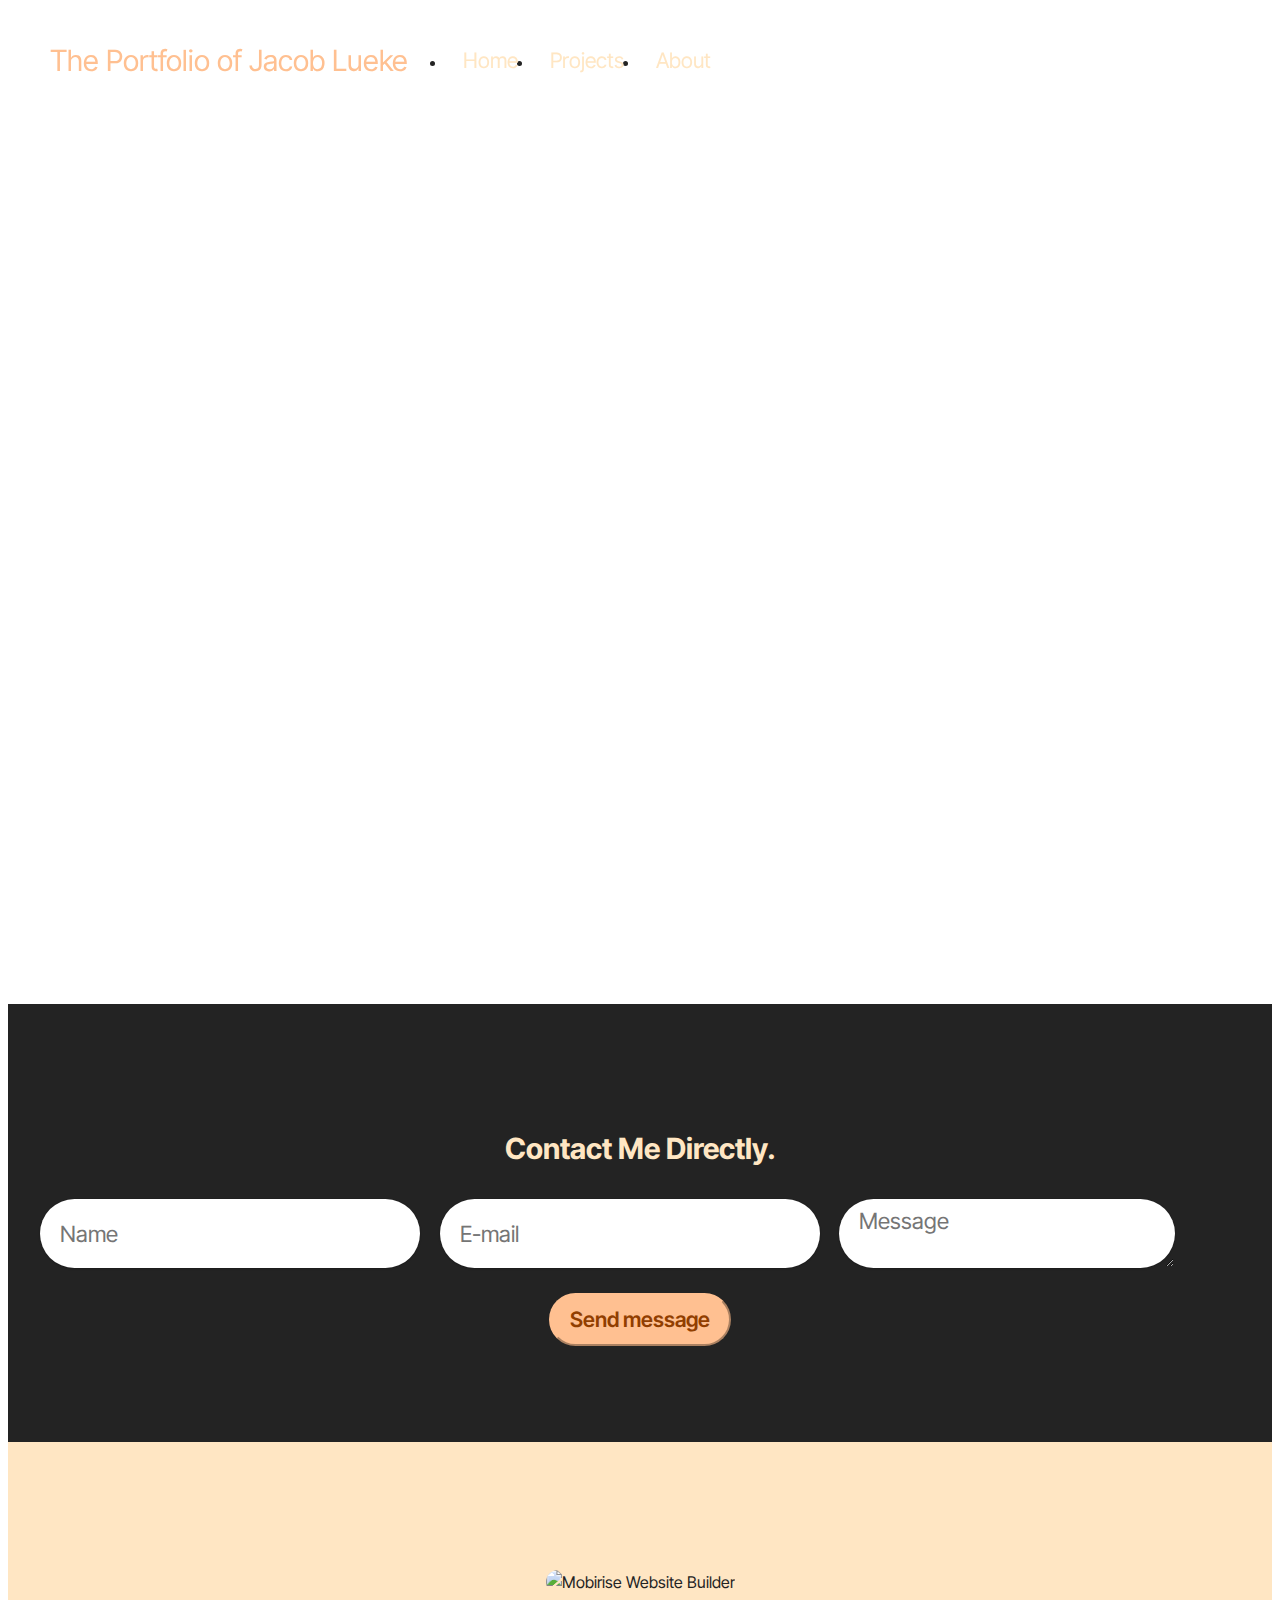
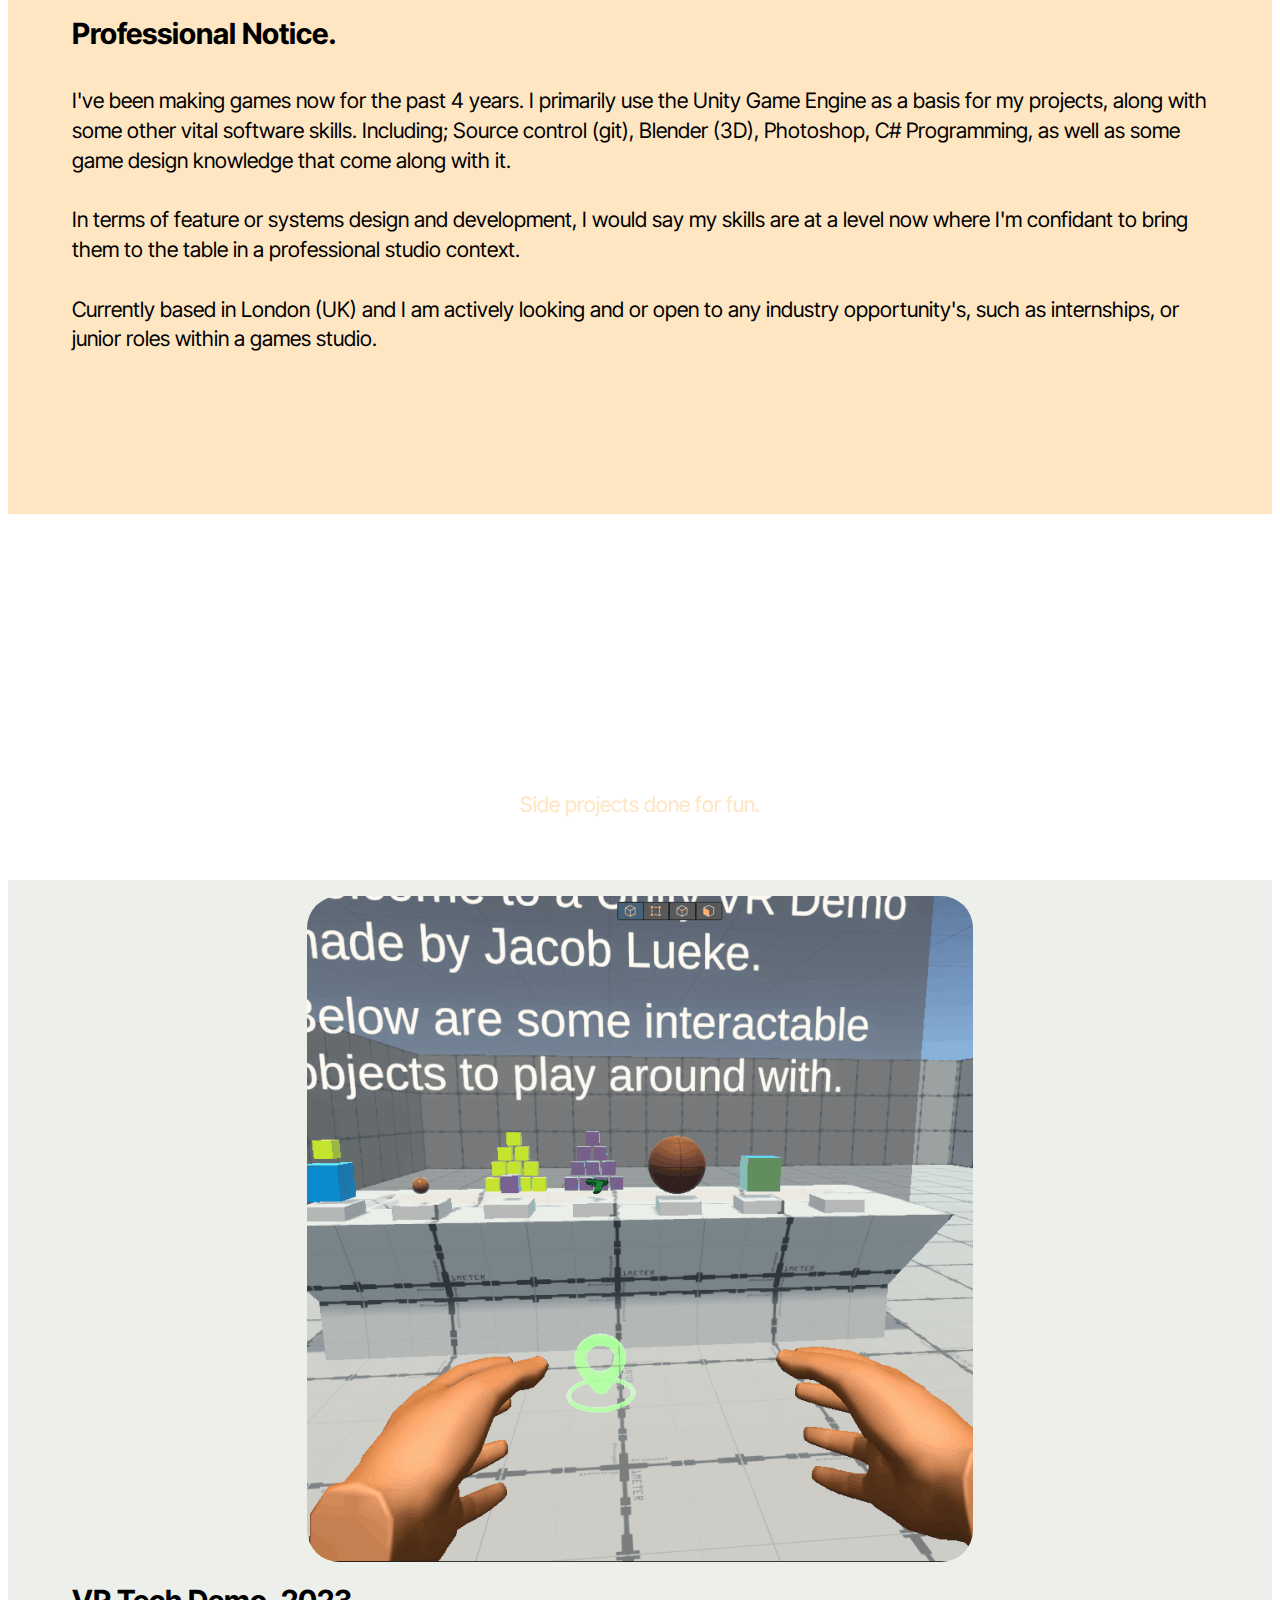
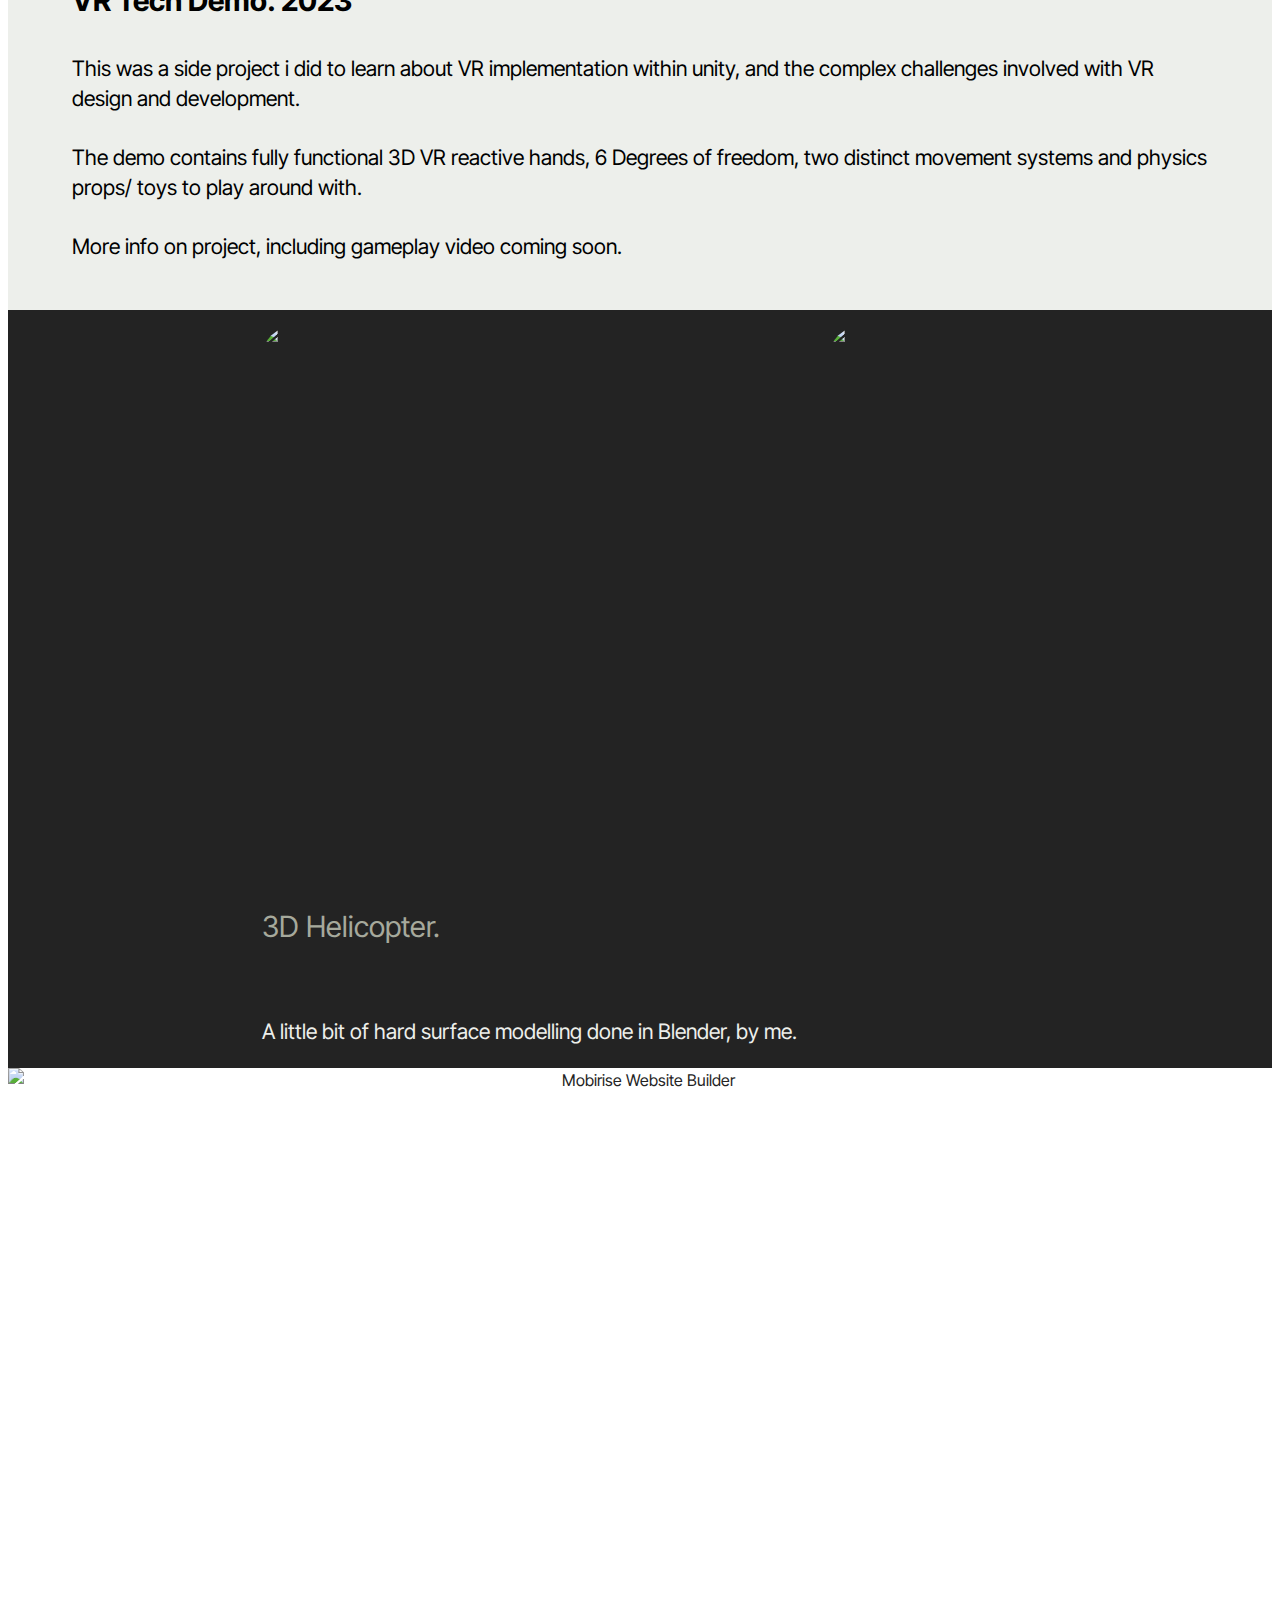
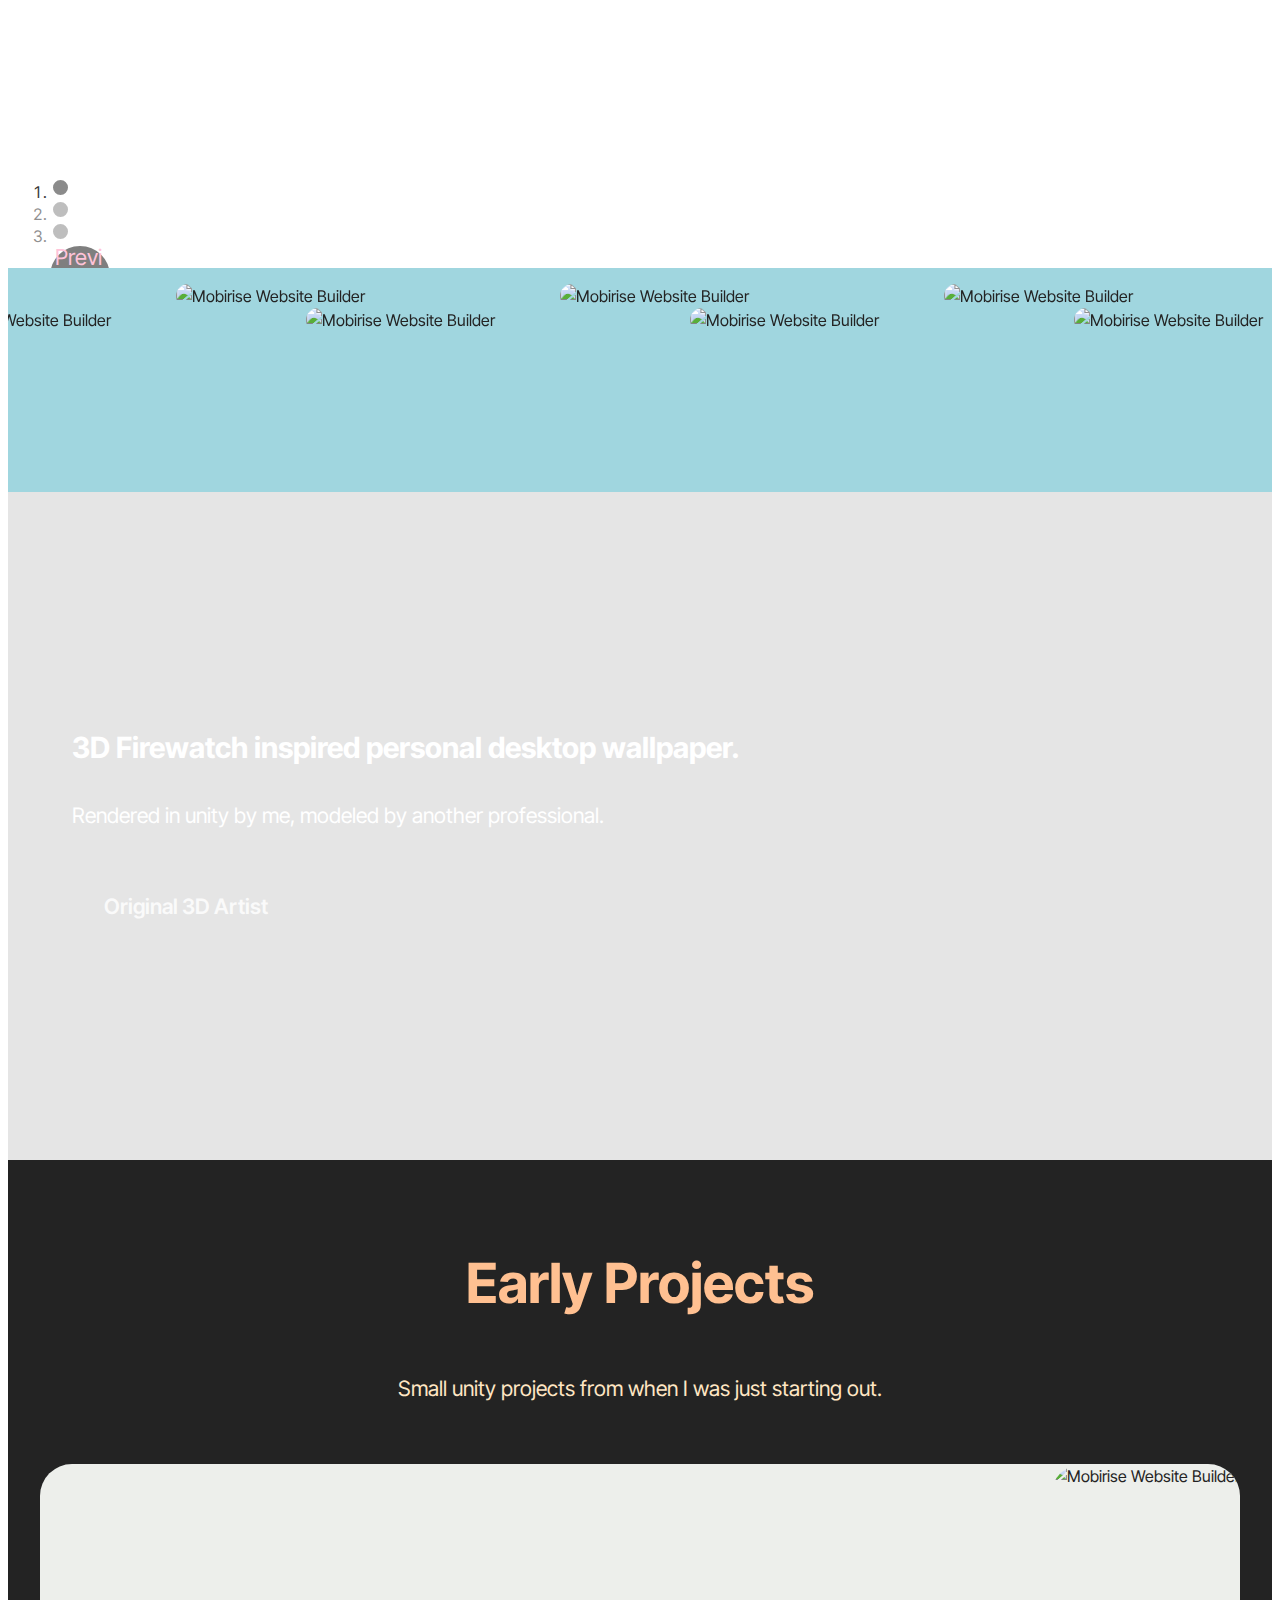
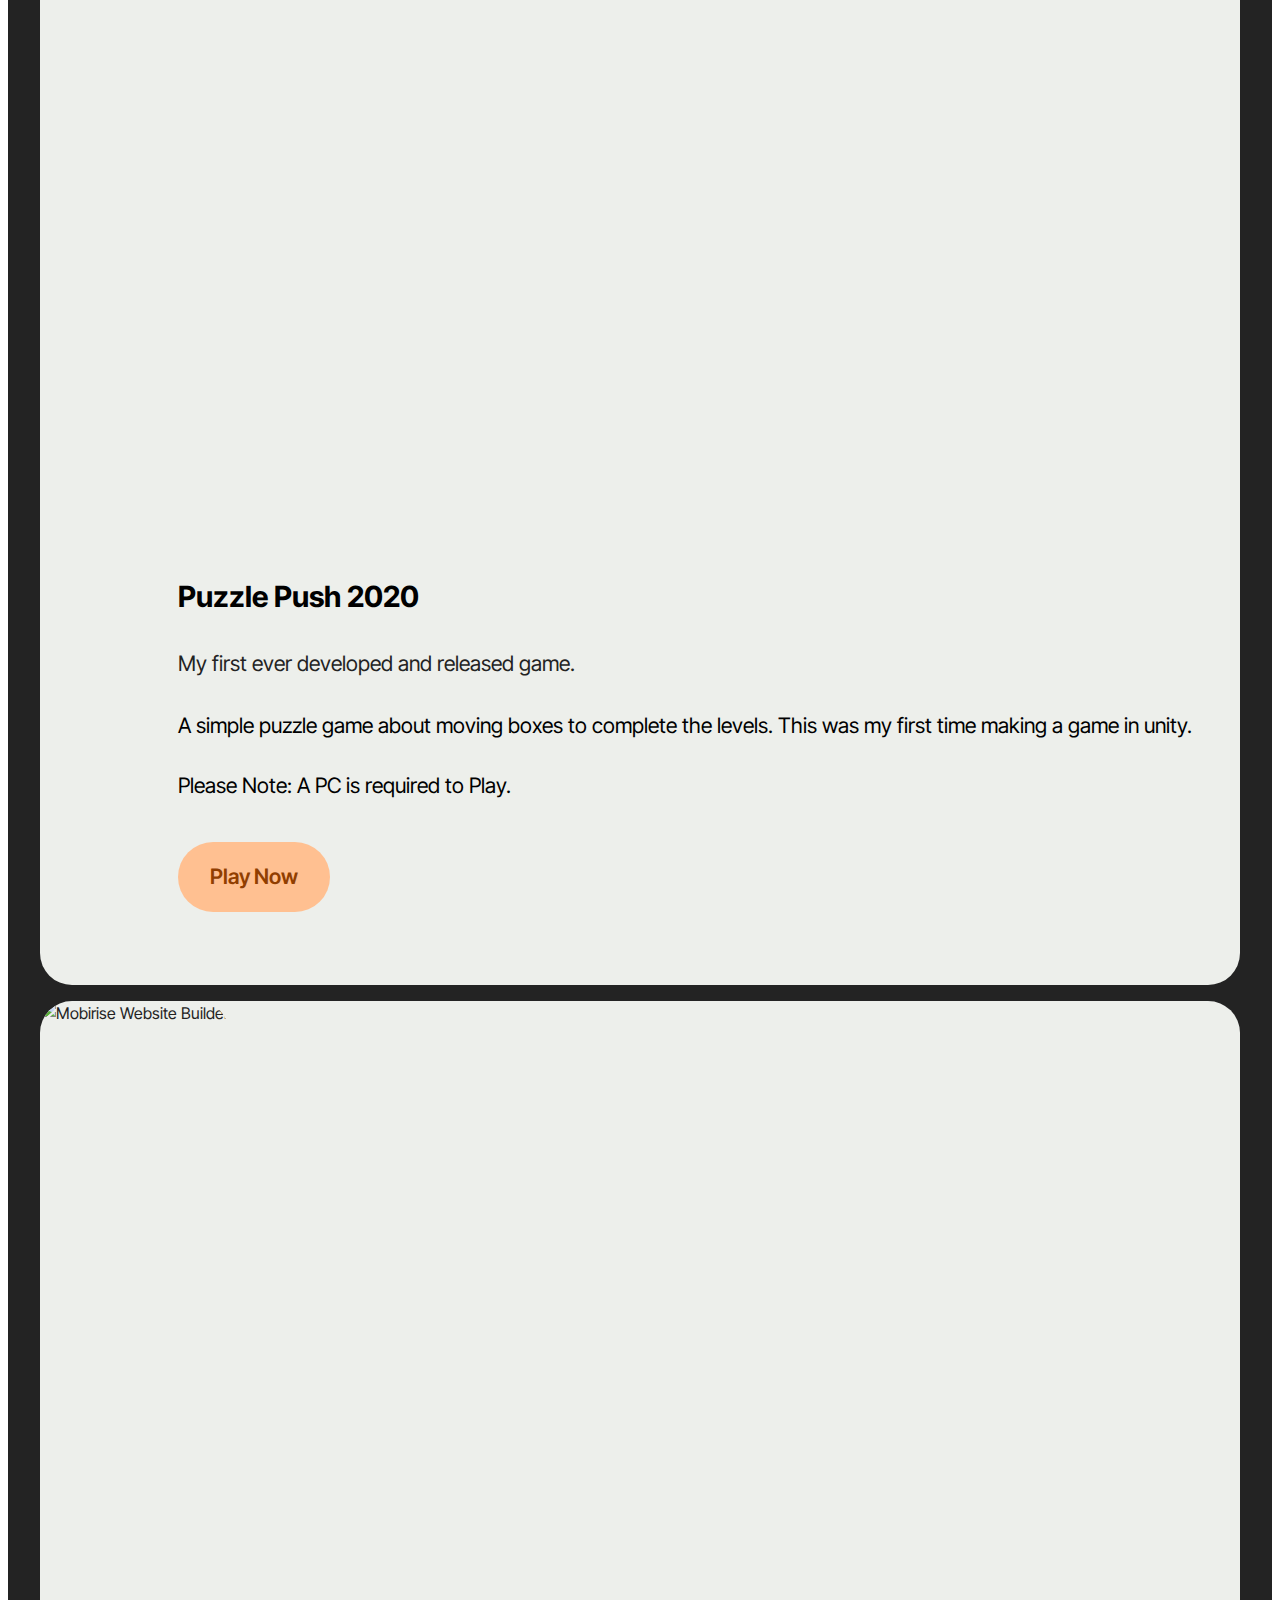
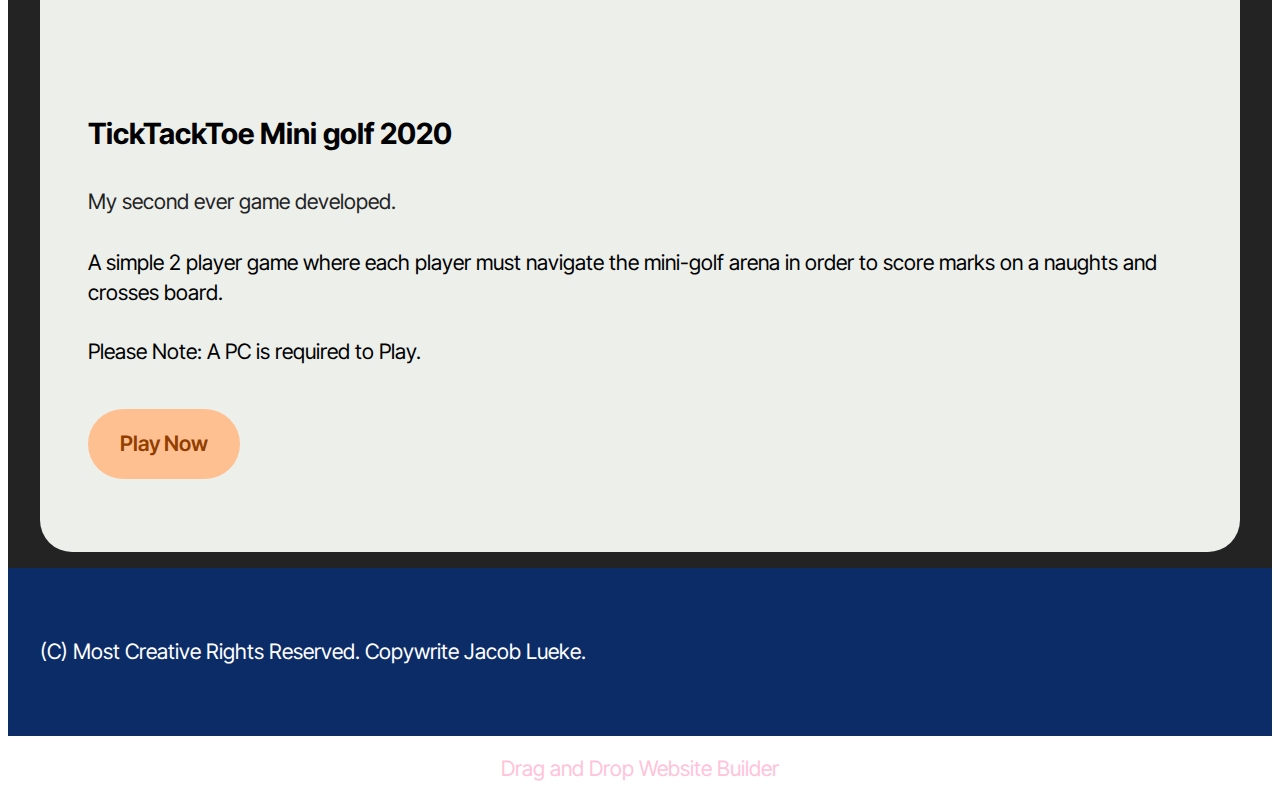
==== commit 8c1d918b: "Fixed home button" ====
--- a/page1.html
+++ b/page1.html
@@ -20,7 +20,7 @@
   <link rel="stylesheet" href="assets/theme/css/style.css">
   <link rel="preload" href="https://fonts.googleapis.com/css?family=Inter+Tight:100,200,300,400,500,600,700,800,900,100i,200i,300i,400i,500i,600i,700i,800i,900i&display=swap" as="style" onload="this.onload=null;this.rel='stylesheet'">
   <noscript><link rel="stylesheet" href="https://fonts.googleapis.com/css?family=Inter+Tight:100,200,300,400,500,600,700,800,900,100i,200i,300i,400i,500i,600i,700i,800i,900i&display=swap"></noscript>
-  <link rel="preload" as="style" href="assets/mobirise/css/mbr-additional.css?v=vRkFCL"><link rel="stylesheet" href="assets/mobirise/css/mbr-additional.css?v=vRkFCL" type="text/css">
+  <link rel="preload" as="style" href="assets/mobirise/css/mbr-additional.css?v=nfii9a"><link rel="stylesheet" href="assets/mobirise/css/mbr-additional.css?v=nfii9a" type="text/css">
 
   
   
@@ -47,7 +47,7 @@
 			</button>
 			<div class="collapse navbar-collapse opacityScroll" id="navbarSupportedContent">
 				<ul class="navbar-nav nav-dropdown nav-right" data-app-modern-menu="true"><li class="nav-item">
-						<a class="nav-link link text-success text-primary display-4" href="index.html#top">Home</a>
+						<a class="nav-link link text-success text-primary display-4" href="index.html#header18-d">Home</a>
 					</li>
 					<li class="nav-item">
 						<a class="nav-link link text-success text-primary display-4" href="index.html#pricing02-b" aria-expanded="false">Projects</a>
@@ -71,11 +71,52 @@
         <h1 class="mbr-section-title mbr-fonts-style mbr-white mb-4 display-2">
           <strong><br>About</strong></h1>
         
-        <p class="mbr-fonts-style mbr-text mbr-white mb-4 display-7">Hi, I'm a super passionate game designer, who's nearly finished a BA Degree in Game Design, at UEL in London.</p>
+        <p class="mbr-fonts-style mbr-text mbr-white mb-4 display-7">Hi, I'm a young passionate game designer, who's nearly finished a BA Degree in Game Design, at UEL in London.</p>
         
       </div>
     </div>
   </div>
+</section>
+
+<section data-bs-version="5.1" class="form5 cid-ubn8ljKyua" id="form02-2a">
+    
+    
+    <div class="container">
+        <div class="row justify-content-center">
+            <div class="col-12 content-head">
+                <div class="mbr-section-head mb-5">
+                    <h3 class="mbr-section-title mbr-fonts-style align-center mb-0 display-5">
+                        <strong>Contact Me Directly.</strong></h3>
+                    
+                </div>
+            </div>
+        </div>
+        <div class="row justify-content-center">
+            <div class="col-lg-8 mx-auto mbr-form" data-form-type="formoid">
+                <form action="https://mobirise.eu/" method="POST" class="mbr-form form-with-styler" data-form-title="Form Name"><input type="hidden" name="email" data-form-email="true" value="6L2wBeXLdE1ti6/kIik8DVedGebNW/ihXcOw1mjgYnln4BnxERYDiyd0x8rwnAOG99nbjwgwsImbnZorF+18FwFCgX1dYQv3rNh0blSvpTim7xb7H079++LVSypDZ9p4">
+                    <div class="row">
+                        <div hidden="hidden" data-form-alert="" class="alert alert-success col-12">Thanks I'll try get in contact asap.</div>
+                        <div hidden="hidden" data-form-alert-danger="" class="alert alert-danger col-12">
+                            Oops...! some problem!
+                        </div>
+                    </div>
+                    <div class="dragArea row">
+                        <div class="col-md col-sm-12 form-group mb-3" data-for="name">
+                            <input type="text" name="name" placeholder="Name" data-form-field="name" class="form-control" value="" id="name-form02-2a">
+                        </div>
+                        <div class="col-md col-sm-12 form-group mb-3" data-for="email">
+                            <input type="email" name="email" placeholder="E-mail" data-form-field="email" class="form-control" value="" id="email-form02-2a">
+                        </div>
+                        
+                        <div class="col-12 form-group mb-3" data-for="textarea">
+                            <textarea name="textarea" placeholder="Message" data-form-field="textarea" class="form-control" id="textarea-form02-2a"></textarea>
+                        </div>
+                        <div class="col-lg-12 col-md-12 col-sm-12 align-center mbr-section-btn"><button type="submit" class="btn btn-secondary display-7">Send message</button></div>
+                    </div>
+                </form>
+            </div>
+        </div>
+    </div>
 </section>
 
 <section data-bs-version="5.1" class="start article2 cid-u7AEjPhkPM" id="article02-m">
@@ -92,7 +133,7 @@
 			<div class="col-12 col-md-12 col-lg">
 				<div class="text-wrapper align-left">
 					<h1 class="mbr-section-title mbr-fonts-style mb-4 display-5"><strong>Professional Notice.</strong></h1>
-					<p class="mbr-text align-left mbr-fonts-style mb-4 display-7">text plz</p>
+					<p class="mbr-text align-left mbr-fonts-style mb-4 display-7">I've been making games now for the past 4 years. I primarily use the Unity Game Engine as a basis for my projects, along with some other vital software skills. Including; Source control (git), Blender (3D), Photoshop, C# Programming, as well as some game design knowledge that come along with it.&nbsp;<br><br>In terms of feature or systems design and development, I would say my skills are at a level now where I'm confidant to bring them to the table in a professional studio context.<br><br>Currently based in London (UK) and I am actively looking and or open to any industry opportunity's, such as internships, or junior roles within a games studio.&nbsp;</p>
 					
 				</div>
 			</div>
@@ -109,7 +150,7 @@
         <div class="row justify-content-center">
             <div class="title col-md-12 col-lg-10">
                 <h3 class="mbr-section-title mbr-fonts-style align-center mt-0 mb-0 display-1"><strong>Personal&nbsp;Projects</strong></h3>
-                <h4 class="mbr-section-subtitle align-center mbr-fonts-style mt-4 display-7">Small projects done for fun.</h4>
+                <h4 class="mbr-section-subtitle align-center mbr-fonts-style mt-4 display-7">Side projects done for fun.</h4>
                 
             </div>
         </div>
@@ -140,13 +181,41 @@
 	</div>
 </section>
 
+<section data-bs-version="5.1" class="image02 cid-ubnmb9gpZL" id="image02-2c">
+  
+  
+  
+  <div class="container">
+    <div class="row">
+      <div class="col-12 col-lg-11">
+        <div class="row">
+          <div class="col-12 col-lg-5">
+            <div class="img-item">
+              <img class="w-100 mb-4" src="assets/images/heli-2-944x717.png" alt="Mobirise Website Builder">
+              <h5 class="mbr-fonts-style mb-3 display-5">3D Helicopter.</h5>
+              <p class="mbr-text mbr-fonts-style mb-sm-5 display-7">A little bit of hard surface modelling done in Blender, by me.</p>
+            </div>
+          </div>
+          <div class="col-12 col-lg">
+            <div class="img-item">
+              <img class="w-100 mb-4" src="assets/images/heli1-1141x830.png" alt="Mobirise Website Builder">
+              <h5 class="mbr-fonts-style mb-3 display-5"></h5>
+              <p class="mbr-text mbr-fonts-style mb-0 display-7"></p>
+            </div>
+          </div>
+        </div>
+      </div>
+    </div>
+  </div>
+</section>
+
 <section data-bs-version="5.1" class="slider3 cid-ublawOttFq" id="slider03-13">
     
-    <div class="carousel slide" id="ubn79VyHrN" data-interval="5000" data-bs-interval="5000">
+    <div class="carousel slide" id="ubnufSt0d7" data-interval="5000" data-bs-interval="5000">
         <ol class="carousel-indicators">
-            <li data-slide-to="0" data-bs-slide-to="0" class="active" data-target="#ubn79VyHrN" data-bs-target="#ubn79VyHrN"></li>
-            <li data-slide-to="1" data-bs-slide-to="1" data-target="#ubn79VyHrN" data-bs-target="#ubn79VyHrN"></li>
-            <li data-slide-to="2" data-bs-slide-to="2" data-target="#ubn79VyHrN" data-bs-target="#ubn79VyHrN"></li>
+            <li data-slide-to="0" data-bs-slide-to="0" class="active" data-target="#ubnufSt0d7" data-bs-target="#ubnufSt0d7"></li>
+            <li data-slide-to="1" data-bs-slide-to="1" data-target="#ubnufSt0d7" data-bs-target="#ubnufSt0d7"></li>
+            <li data-slide-to="2" data-bs-slide-to="2" data-target="#ubnufSt0d7" data-bs-target="#ubnufSt0d7"></li>
         </ol>
         <div class="carousel-inner">
             <div class="carousel-item slider-image item active">
@@ -184,11 +253,11 @@
             
             
         </div>
-        <a class="carousel-control carousel-control-prev" role="button" data-slide="prev" data-bs-slide="prev" href="#ubn79VyHrN">
+        <a class="carousel-control carousel-control-prev" role="button" data-slide="prev" data-bs-slide="prev" href="#ubnufSt0d7">
             <span class="mobi-mbri mobi-mbri-arrow-prev" aria-hidden="true"></span>
             <span class="sr-only visually-hidden">Previous</span>
         </a>
-        <a class="carousel-control carousel-control-next" role="button" data-slide="next" data-bs-slide="next" href="#ubn79VyHrN">
+        <a class="carousel-control carousel-control-next" role="button" data-slide="next" data-bs-slide="next" href="#ubnufSt0d7">
             <span class="mobi-mbri mobi-mbri-arrow-next" aria-hidden="true"></span>
             <span class="sr-only visually-hidden">Next</span>
         </a>
@@ -289,8 +358,8 @@
                 <h5 class="mbr-section-title mbr-fonts-style mb-4 display-5">
                   <strong>Puzzle Push 2020</strong></h5>
                 <p class="price mbr-fonts-style mb-4 display-7">My first ever developed and released game.</p>
-                <p class="mbr-text mbr-fonts-style mb-4 display-7">A simple puzzle game about moving boxes to complete the levels. This was my first time making a game in unity.</p>
-                <div class="mbr-section-btn mt-3"><a class="btn btn-lg btn-primary display-7" href="https://play.unity.com/mg/other/puzzle-push" target="_blank">Play Now</a></div>
+                <p class="mbr-text mbr-fonts-style mb-4 display-7">A simple puzzle game about moving boxes to complete the levels. This was my first time making a game in unity.<br><br>Please Note: A PC is required to Play.<br></p>
+                <div class="mbr-section-btn mt-3"><a class="btn btn-lg btn-secondary display-7" href="https://play.unity.com/mg/other/puzzle-push" target="_blank">Play Now</a></div>
               </div>
             </div>
           </div>
@@ -318,8 +387,8 @@
               <div class="text-wrapper align-left">
                 <h5 class="mbr-section-title mbr-fonts-style mb-4 display-5"><strong>TickTackToe&nbsp;Mini golf 2020</strong></h5>
                 <p class="price mbr-fonts-style mb-4 display-7">My second ever game developed.</p>
-                <p class="mbr-text mbr-fonts-style mb-4 display-7">A simple 2 player game where each player must navigate the mini-golf arena in order to score marks on a naughts and crosses board.</p>
-                <div class="mbr-section-btn mt-3"><a class="btn btn-lg btn-primary display-7" href="https://play.unity.com/mg/other/tic-tac-toe-meets-mini-golf" target="_blank">Play Now</a></div>
+                <p class="mbr-text mbr-fonts-style mb-4 display-7">A simple 2 player game where each player must navigate the mini-golf arena in order to score marks on a naughts and crosses board.<br><br>Please Note: A PC is required to Play.</p>
+                <div class="mbr-section-btn mt-3"><a class="btn btn-lg btn-secondary display-7" href="https://play.unity.com/mg/other/tic-tac-toe-meets-mini-golf" target="_blank">Play Now</a></div>
               </div>
             </div>
           </div>
@@ -338,12 +407,12 @@
     <div class="container">
         <div class="row">
             <div class="col-12 col-lg-6 center mt-2 mb-3">
-                <p class="mbr-fonts-style copyright mb-0 display-7">bottom text.</p>
+                <p class="mbr-fonts-style copyright mb-0 display-7">(C) Most Creative Rights Reserved. Copywrite Jacob Lueke.</p>
             </div>
             
         </div>
     </div>
-</section><section class="display-7" style="padding: 0;align-items: center;justify-content: center;flex-wrap: wrap;    align-content: center;display: flex;position: relative;height: 4rem;"><a href="https://mobiri.se/2649144" style="flex: 1 1;height: 4rem;position: absolute;width: 100%;z-index: 1;"><img alt="" style="height: 4rem;" src="[data-uri]"></a><p style="margin: 0;text-align: center;" class="display-7">&#8204;</p><a style="z-index:1" href="https://mobirise.com/offline-website-builder.html">Offline Website Builder</a></section><script src="assets/bootstrap/js/bootstrap.bundle.min.js"></script>  <script src="assets/parallax/jarallax.js"></script>  <script src="assets/smoothscroll/smooth-scroll.js"></script>  <script src="assets/ytplayer/index.js"></script>  <script src="assets/dropdown/js/navbar-dropdown.js"></script>  <script src="assets/scrollgallery/scroll-gallery.js"></script>  <script src="assets/vimeoplayer/player.js"></script>  <script src="assets/theme/js/script.js"></script>  
+</section><section class="display-7" style="padding: 0;align-items: center;justify-content: center;flex-wrap: wrap;    align-content: center;display: flex;position: relative;height: 4rem;"><a href="https://mobiri.se/2649144" style="flex: 1 1;height: 4rem;position: absolute;width: 100%;z-index: 1;"><img alt="" style="height: 4rem;" src="[data-uri]"></a><p style="margin: 0;text-align: center;" class="display-7">&#8204;</p><a style="z-index:1" href="https://mobirise.com/drag-drop-website-builder.html">Drag and Drop Website Builder</a></section><script src="assets/bootstrap/js/bootstrap.bundle.min.js"></script>  <script src="assets/parallax/jarallax.js"></script>  <script src="assets/smoothscroll/smooth-scroll.js"></script>  <script src="assets/ytplayer/index.js"></script>  <script src="assets/dropdown/js/navbar-dropdown.js"></script>  <script src="assets/scrollgallery/scroll-gallery.js"></script>  <script src="assets/vimeoplayer/player.js"></script>  <script src="assets/theme/js/script.js"></script>  <script src="assets/formoid/formoid.min.js"></script>  
   
   
 </body>
--- a/assets/mobirise/css/mbr-additional.css
+++ b/assets/mobirise/css/mbr-additional.css
@@ -1537,7 +1537,7 @@
   margin-top: auto;
 }
 .cid-u7vhAbvNoQ .mbr-section-title {
-  color: #000000;
+  color: #232323;
 }
 .cid-u7vhAbvNoQ .item-title {
   text-align: left;
@@ -1556,7 +1556,7 @@
 .cid-u7AE1npYJg {
   padding-top: 3rem;
   padding-bottom: 3rem;
-  background-color: #232323;
+  background-color: #0c2c68;
 }
 .cid-u7AE1npYJg .mbr-fallback-image.disabled {
   display: none;
@@ -2241,6 +2241,33 @@
   text-align: left;
   color: #ffffff;
 }
+.cid-ubn8ljKyua {
+  padding-top: 6rem;
+  padding-bottom: 6rem;
+  background-color: #232323;
+}
+.cid-ubn8ljKyua .mbr-overlay {
+  background-color: #ffffff;
+  opacity: 0.4;
+}
+.cid-ubn8ljKyua form .mbr-section-btn {
+  text-align: center;
+  width: 100%;
+}
+.cid-ubn8ljKyua form .mbr-section-btn .btn {
+  display: inline-flex;
+}
+@media (max-width: 991px) {
+  .cid-ubn8ljKyua form .mbr-section-btn .btn {
+    width: 100%;
+  }
+}
+.cid-ubn8ljKyua .content-head {
+  max-width: 800px;
+}
+.cid-ubn8ljKyua .mbr-section-title {
+  color: #ffe6c3;
+}
 .cid-u7AEjPhkPM {
   padding-top: 8rem;
   padding-bottom: 8rem;
@@ -2304,12 +2331,12 @@
   color: #ffe6c3;
 }
 .cid-ublKEdj6So .mbr-section-title {
-  color: #ffc091;
+  color: #ffffff;
 }
 .cid-ubmH0aZz2b {
   padding-top: 1rem;
   padding-bottom: 1rem;
-  background-color: #ffffff;
+  background-color: #edefeb;
 }
 .cid-ubmH0aZz2b .mbr-fallback-image.disabled {
   display: none;
@@ -2350,6 +2377,58 @@
 .cid-ubmH0aZz2b .mbr-text,
 .cid-ubmH0aZz2b .mbr-section-btn {
   color: #000000;
+}
+.cid-ubnmb9gpZL {
+  padding-top: 1rem;
+  padding-bottom: 0rem;
+  background-color: #232323;
+}
+.cid-ubnmb9gpZL .mbr-fallback-image.disabled {
+  display: none;
+}
+.cid-ubnmb9gpZL .mbr-fallback-image {
+  display: block;
+  background-size: cover;
+  background-position: center center;
+  width: 100%;
+  height: 100%;
+  position: absolute;
+  top: 0;
+}
+.cid-ubnmb9gpZL .row {
+  align-items: stretch;
+  justify-content: center;
+}
+.cid-ubnmb9gpZL .row .img-item {
+  display: -webkit-flex;
+  flex-direction: column;
+  justify-content: center;
+  width: 100%;
+}
+.cid-ubnmb9gpZL .row .img-item img {
+  width: 100%;
+  object-fit: cover;
+  min-height: 1px;
+}
+.cid-ubnmb9gpZL img,
+.cid-ubnmb9gpZL .item-img {
+  width: 100%;
+  object-position: 50% top;
+  height: 500px;
+  object-fit: cover;
+}
+@media (max-width: 767px) {
+  .cid-ubnmb9gpZL img,
+  .cid-ubnmb9gpZL .item-img {
+    max-height: 350px;
+  }
+}
+.cid-ubnmb9gpZL H5 {
+  color: #a6a99c;
+}
+.cid-ubnmb9gpZL .mbr-text,
+.cid-ubnmb9gpZL .mbr-section-btn {
+  color: #edefeb;
 }
 .cid-ublawOttFq {
   background-color: #ffffff;
@@ -2469,6 +2548,13 @@
     text-align: center;
   }
 }
+.cid-ublawOttFq H5 {
+  color: #ffe6c3;
+}
+.cid-ublawOttFq .mbr-section-text,
+.cid-ublawOttFq .mbr-section-btn {
+  color: #ffe6c3;
+}
 .cid-u7BCe7ljgM {
   padding-top: 1rem;
   padding-bottom: 10rem;
@@ -2603,7 +2689,7 @@
 .cid-ublMCWckHz {
   padding-top: 2rem;
   padding-bottom: 1rem;
-  background-color: #393193;
+  background-color: #232323;
 }
 .cid-ublMCWckHz .mbr-fallback-image.disabled {
   display: none;
@@ -2626,7 +2712,7 @@
 .cid-ublMnoD7Ec {
   padding-top: 1rem;
   padding-bottom: 0rem;
-  background-color: #edefeb;
+  background-color: #232323;
 }
 .cid-ublMnoD7Ec .mbr-fallback-image.disabled {
   display: none;
@@ -2642,7 +2728,7 @@
 }
 .cid-ublMnoD7Ec .card-wrapper {
   overflow: hidden;
-  background: #ffffff;
+  background: #edefeb;
 }
 .cid-ublMnoD7Ec .text-wrapper {
   padding: 4rem 3rem;
@@ -2688,7 +2774,7 @@
 .cid-ublMoGdp1L {
   padding-top: 1rem;
   padding-bottom: 1rem;
-  background-color: #edefeb;
+  background-color: #232323;
 }
 .cid-ublMoGdp1L .mbr-fallback-image.disabled {
   display: none;
@@ -2704,7 +2790,7 @@
 }
 .cid-ublMoGdp1L .card-wrapper {
   overflow: hidden;
-  background: #ffffff;
+  background: #edefeb;
 }
 .cid-ublMoGdp1L .text-wrapper {
   padding: 4rem 3rem;
@@ -3430,102 +3516,14 @@
 .cid-u7AF37ON2F .mbr-text,
 .cid-u7AF37ON2F .mbr-section-btn {
   text-align: left;
-  color: #232323;
+  color: #ffe6c3;
 }
 .cid-u7AF37ON2F .mbr-section-title {
   color: #ffa600;
   text-align: left;
 }
-.cid-u7AFKVCJ5r {
-  padding-top: 0rem;
-  padding-bottom: 0rem;
-  background-color: #232323;
-}
-.cid-u7AFKVCJ5r .item:focus,
-.cid-u7AFKVCJ5r span:focus {
-  outline: none;
-}
-.cid-u7AFKVCJ5r .item {
-  margin-bottom: 2rem;
-}
-@media (max-width: 767px) {
-  .cid-u7AFKVCJ5r .item {
-    margin-bottom: 1rem;
-  }
-}
-.cid-u7AFKVCJ5r .item-content {
-  margin-top: 2rem;
-  padding: 0 2.25rem 2.25rem;
-  display: flex;
-  flex-direction: column;
-  height: 100%;
-}
-@media (min-width: 992px) and (max-width: 1200px) {
-  .cid-u7AFKVCJ5r .item-content {
-    padding: 2rem 1.5rem;
-    padding-top: 1rem;
-    margin-top: 1rem;
-  }
-}
-@media (max-width: 767px) {
-  .cid-u7AFKVCJ5r .item-content {
-    padding: 2rem 1.5rem;
-    padding-top: 1rem;
-    margin-top: 1rem;
-  }
-}
-.cid-u7AFKVCJ5r .item-wrapper {
-  position: relative;
-  background: #ffe6c3;
-  height: 100%;
-  display: flex;
-  flex-flow: column nowrap;
-}
-.cid-u7AFKVCJ5r .item-wrapper .item-footer {
-  margin-top: auto;
-}
-.cid-u7AFKVCJ5r .mbr-section-title {
-  color: #ffc091;
-  text-align: center;
-}
-.cid-u7AFKVCJ5r .mbr-text,
-.cid-u7AFKVCJ5r .item .mbr-section-btn {
-  text-align: center;
-}
-.cid-u7AFKVCJ5r .content-head {
-  max-width: 800px;
-}
-.cid-u7AFKVCJ5r .mbr-number {
-  color: #9fe870;
-}
-.cid-u7AFKVCJ5r .mbr-section-subtitle,
-.cid-u7AFKVCJ5r .mbr-section-head .mbr-section-btn {
-  text-align: center;
-}
-.cid-u7AFKVCJ5r .mbr-text {
-  text-align: left;
-}
-.cid-u7AFKVCJ5r .mbr-text,
-.cid-u7AFKVCJ5r .mbr-card-btn {
-  text-align: left;
-}
-.cid-u7AFKVCJ5r .mbr-text,
-.cid-u7AFKVCJ5r .mbr-section-btn {
-  text-align: left;
-}
-.cid-u7AFKVCJ5r .mbr-text,
-.cid-u7AFKVCJ5r .item-footer .mbr-section-btn {
-  text-align: left;
-}
-.cid-u7AFKVCJ5r .card-text,
-.cid-u7AFKVCJ5r .item .mbr-section-btn {
-  text-align: left;
-}
-.cid-u7AFKVCJ5r .card-title {
-  text-align: left;
-}
 .cid-u7AI7kQgRf {
-  padding-top: 0rem;
+  padding-top: 3rem;
   padding-bottom: 3rem;
   background-color: #232323;
 }
@@ -3832,7 +3830,7 @@
 .cid-u7AE1npYJg {
   padding-top: 3rem;
   padding-bottom: 3rem;
-  background-color: #232323;
+  background-color: #0c2c68;
 }
 .cid-u7AE1npYJg .mbr-fallback-image.disabled {
   display: none;
@@ -4511,105 +4509,15 @@
 .cid-ublHmyofeW .mbr-text,
 .cid-ublHmyofeW .mbr-section-btn {
   text-align: left;
-  color: #f7f7f7;
+  color: #1f6463;
 }
 .cid-ublHmyofeW .mbr-section-title {
-  color: #ffffff;
+  color: #1f6463;
   text-align: left;
 }
-.cid-ublHmyFKxC {
-  padding-top: 0rem;
-  padding-bottom: 0rem;
-  background-color: #232323;
-}
-.cid-ublHmyFKxC .item:focus,
-.cid-ublHmyFKxC span:focus {
-  outline: none;
-}
-.cid-ublHmyFKxC .item {
-  margin-bottom: 2rem;
-}
-@media (max-width: 767px) {
-  .cid-ublHmyFKxC .item {
-    margin-bottom: 1rem;
-  }
-}
-.cid-ublHmyFKxC .item-content {
-  margin-top: 2rem;
-  padding: 0 2.25rem 2.25rem;
-  display: flex;
-  flex-direction: column;
-  height: 100%;
-}
-@media (min-width: 992px) and (max-width: 1200px) {
-  .cid-ublHmyFKxC .item-content {
-    padding: 2rem 1.5rem;
-    padding-top: 1rem;
-    margin-top: 1rem;
-  }
-}
-@media (max-width: 767px) {
-  .cid-ublHmyFKxC .item-content {
-    padding: 2rem 1.5rem;
-    padding-top: 1rem;
-    margin-top: 1rem;
-  }
-}
-.cid-ublHmyFKxC .item-wrapper {
-  position: relative;
-  background: #1f6463;
-  height: 100%;
-  display: flex;
-  flex-flow: column nowrap;
-}
-.cid-ublHmyFKxC .item-wrapper .item-footer {
-  margin-top: auto;
-}
-.cid-ublHmyFKxC .mbr-section-title {
-  color: #ffc091;
-  text-align: center;
-}
-.cid-ublHmyFKxC .mbr-text,
-.cid-ublHmyFKxC .item .mbr-section-btn {
-  text-align: center;
-}
-.cid-ublHmyFKxC .content-head {
-  max-width: 800px;
-}
-.cid-ublHmyFKxC .mbr-number {
-  color: #9fe870;
-}
-.cid-ublHmyFKxC .mbr-section-subtitle,
-.cid-ublHmyFKxC .mbr-section-head .mbr-section-btn {
-  text-align: center;
-}
-.cid-ublHmyFKxC .mbr-text {
-  text-align: left;
-}
-.cid-ublHmyFKxC .mbr-text,
-.cid-ublHmyFKxC .mbr-card-btn {
-  text-align: left;
-}
-.cid-ublHmyFKxC .mbr-text,
-.cid-ublHmyFKxC .mbr-section-btn {
-  text-align: left;
-}
-.cid-ublHmyFKxC .mbr-text,
-.cid-ublHmyFKxC .item-footer .mbr-section-btn {
-  text-align: left;
-}
-.cid-ublHmyFKxC .card-text,
-.cid-ublHmyFKxC .item .mbr-section-btn {
-  text-align: left;
-  color: #ffe6c3;
-}
-.cid-ublHmyFKxC .card-title {
-  text-align: left;
-  color: #ffe6c3;
-}
 .cid-ublHmyZG5t {
-  padding-top: 6rem;
-  padding-bottom: 6rem;
+  padding-top: 4rem;
+  padding-bottom: 3rem;
   background-color: #232323;
 }
 .cid-ublHmyZG5t .mbr-text {
@@ -4951,7 +4859,7 @@
 .cid-ublHmA0eLE {
   padding-top: 3rem;
   padding-bottom: 3rem;
-  background-color: #232323;
+  background-color: #0c2c68;
 }
 .cid-ublHmA0eLE .mbr-fallback-image.disabled {
   display: none;
@@ -5635,96 +5543,6 @@
 .cid-ublHSkMysR .mbr-section-title {
   color: #232323;
   text-align: left;
-}
-.cid-ublHSl4KUM {
-  padding-top: 0rem;
-  padding-bottom: 0rem;
-  background-color: #232323;
-}
-.cid-ublHSl4KUM .item:focus,
-.cid-ublHSl4KUM span:focus {
-  outline: none;
-}
-.cid-ublHSl4KUM .item {
-  margin-bottom: 2rem;
-}
-@media (max-width: 767px) {
-  .cid-ublHSl4KUM .item {
-    margin-bottom: 1rem;
-  }
-}
-.cid-ublHSl4KUM .item-content {
-  margin-top: 2rem;
-  padding: 0 2.25rem 2.25rem;
-  display: flex;
-  flex-direction: column;
-  height: 100%;
-}
-@media (min-width: 992px) and (max-width: 1200px) {
-  .cid-ublHSl4KUM .item-content {
-    padding: 2rem 1.5rem;
-    padding-top: 1rem;
-    margin-top: 1rem;
-  }
-}
-@media (max-width: 767px) {
-  .cid-ublHSl4KUM .item-content {
-    padding: 2rem 1.5rem;
-    padding-top: 1rem;
-    margin-top: 1rem;
-  }
-}
-.cid-ublHSl4KUM .item-wrapper {
-  position: relative;
-  background: #a0e1e1;
-  height: 100%;
-  display: flex;
-  flex-flow: column nowrap;
-}
-.cid-ublHSl4KUM .item-wrapper .item-footer {
-  margin-top: auto;
-}
-.cid-ublHSl4KUM .mbr-section-title {
-  color: #ffc091;
-  text-align: center;
-}
-.cid-ublHSl4KUM .mbr-text,
-.cid-ublHSl4KUM .item .mbr-section-btn {
-  text-align: center;
-}
-.cid-ublHSl4KUM .content-head {
-  max-width: 800px;
-}
-.cid-ublHSl4KUM .mbr-number {
-  color: #9fe870;
-}
-.cid-ublHSl4KUM .mbr-section-subtitle,
-.cid-ublHSl4KUM .mbr-section-head .mbr-section-btn {
-  text-align: center;
-}
-.cid-ublHSl4KUM .mbr-text {
-  text-align: left;
-}
-.cid-ublHSl4KUM .mbr-text,
-.cid-ublHSl4KUM .mbr-card-btn {
-  text-align: left;
-}
-.cid-ublHSl4KUM .mbr-text,
-.cid-ublHSl4KUM .mbr-section-btn {
-  text-align: left;
-}
-.cid-ublHSl4KUM .mbr-text,
-.cid-ublHSl4KUM .item-footer .mbr-section-btn {
-  text-align: left;
-}
-.cid-ublHSl4KUM .card-text,
-.cid-ublHSl4KUM .item .mbr-section-btn {
-  text-align: left;
-  color: #163300;
-}
-.cid-ublHSl4KUM .card-title {
-  text-align: left;
-  color: #163300;
 }
 .cid-ublHSlp9U6 {
   padding-top: 6rem;
@@ -6034,7 +5852,7 @@
 .cid-ublHSmRTdW {
   padding-top: 3rem;
   padding-bottom: 3rem;
-  background-color: #232323;
+  background-color: #0c2c68;
 }
 .cid-ublHSmRTdW .mbr-fallback-image.disabled {
   display: none;
@@ -6718,96 +6536,6 @@
 .cid-ublJepcJjO .mbr-section-title {
   color: #edefeb;
   text-align: left;
-}
-.cid-ublJepszpl {
-  padding-top: 0rem;
-  padding-bottom: 0rem;
-  background-color: #a0e1e1;
-}
-.cid-ublJepszpl .item:focus,
-.cid-ublJepszpl span:focus {
-  outline: none;
-}
-.cid-ublJepszpl .item {
-  margin-bottom: 2rem;
-}
-@media (max-width: 767px) {
-  .cid-ublJepszpl .item {
-    margin-bottom: 1rem;
-  }
-}
-.cid-ublJepszpl .item-content {
-  margin-top: 2rem;
-  padding: 0 2.25rem 2.25rem;
-  display: flex;
-  flex-direction: column;
-  height: 100%;
-}
-@media (min-width: 992px) and (max-width: 1200px) {
-  .cid-ublJepszpl .item-content {
-    padding: 2rem 1.5rem;
-    padding-top: 1rem;
-    margin-top: 1rem;
-  }
-}
-@media (max-width: 767px) {
-  .cid-ublJepszpl .item-content {
-    padding: 2rem 1.5rem;
-    padding-top: 1rem;
-    margin-top: 1rem;
-  }
-}
-.cid-ublJepszpl .item-wrapper {
-  position: relative;
-  background: #1f6463;
-  height: 100%;
-  display: flex;
-  flex-flow: column nowrap;
-}
-.cid-ublJepszpl .item-wrapper .item-footer {
-  margin-top: auto;
-}
-.cid-ublJepszpl .mbr-section-title {
-  color: #ffc091;
-  text-align: center;
-}
-.cid-ublJepszpl .mbr-text,
-.cid-ublJepszpl .item .mbr-section-btn {
-  text-align: center;
-}
-.cid-ublJepszpl .content-head {
-  max-width: 800px;
-}
-.cid-ublJepszpl .mbr-number {
-  color: #9fe870;
-}
-.cid-ublJepszpl .mbr-section-subtitle,
-.cid-ublJepszpl .mbr-section-head .mbr-section-btn {
-  text-align: center;
-}
-.cid-ublJepszpl .mbr-text {
-  text-align: left;
-}
-.cid-ublJepszpl .mbr-text,
-.cid-ublJepszpl .mbr-card-btn {
-  text-align: left;
-}
-.cid-ublJepszpl .mbr-text,
-.cid-ublJepszpl .mbr-section-btn {
-  text-align: left;
-}
-.cid-ublJepszpl .mbr-text,
-.cid-ublJepszpl .item-footer .mbr-section-btn {
-  text-align: left;
-}
-.cid-ublJepszpl .card-text,
-.cid-ublJepszpl .item .mbr-section-btn {
-  text-align: left;
-  color: #ffe6c3;
-}
-.cid-ublJepszpl .card-title {
-  text-align: left;
-  color: #ffe6c3;
 }
 .cid-ublJepKHil {
   padding-top: 6rem;
@@ -7777,101 +7505,11 @@
 .cid-ublJgnHxGG .mbr-text,
 .cid-ublJgnHxGG .mbr-section-btn {
   text-align: left;
-  color: #ffa600;
+  color: #ffe6c3;
 }
 .cid-ublJgnHxGG .mbr-section-title {
   color: #ffa600;
   text-align: left;
-}
-.cid-ublJgnWpZB {
-  padding-top: 0rem;
-  padding-bottom: 0rem;
-  background-color: #a0e1e1;
-}
-.cid-ublJgnWpZB .item:focus,
-.cid-ublJgnWpZB span:focus {
-  outline: none;
-}
-.cid-ublJgnWpZB .item {
-  margin-bottom: 2rem;
-}
-@media (max-width: 767px) {
-  .cid-ublJgnWpZB .item {
-    margin-bottom: 1rem;
-  }
-}
-.cid-ublJgnWpZB .item-content {
-  margin-top: 2rem;
-  padding: 0 2.25rem 2.25rem;
-  display: flex;
-  flex-direction: column;
-  height: 100%;
-}
-@media (min-width: 992px) and (max-width: 1200px) {
-  .cid-ublJgnWpZB .item-content {
-    padding: 2rem 1.5rem;
-    padding-top: 1rem;
-    margin-top: 1rem;
-  }
-}
-@media (max-width: 767px) {
-  .cid-ublJgnWpZB .item-content {
-    padding: 2rem 1.5rem;
-    padding-top: 1rem;
-    margin-top: 1rem;
-  }
-}
-.cid-ublJgnWpZB .item-wrapper {
-  position: relative;
-  background: #1f6463;
-  height: 100%;
-  display: flex;
-  flex-flow: column nowrap;
-}
-.cid-ublJgnWpZB .item-wrapper .item-footer {
-  margin-top: auto;
-}
-.cid-ublJgnWpZB .mbr-section-title {
-  color: #ffc091;
-  text-align: center;
-}
-.cid-ublJgnWpZB .mbr-text,
-.cid-ublJgnWpZB .item .mbr-section-btn {
-  text-align: center;
-}
-.cid-ublJgnWpZB .content-head {
-  max-width: 800px;
-}
-.cid-ublJgnWpZB .mbr-number {
-  color: #9fe870;
-}
-.cid-ublJgnWpZB .mbr-section-subtitle,
-.cid-ublJgnWpZB .mbr-section-head .mbr-section-btn {
-  text-align: center;
-}
-.cid-ublJgnWpZB .mbr-text {
-  text-align: left;
-}
-.cid-ublJgnWpZB .mbr-text,
-.cid-ublJgnWpZB .mbr-card-btn {
-  text-align: left;
-}
-.cid-ublJgnWpZB .mbr-text,
-.cid-ublJgnWpZB .mbr-section-btn {
-  text-align: left;
-}
-.cid-ublJgnWpZB .mbr-text,
-.cid-ublJgnWpZB .item-footer .mbr-section-btn {
-  text-align: left;
-}
-.cid-ublJgnWpZB .card-text,
-.cid-ublJgnWpZB .item .mbr-section-btn {
-  text-align: left;
-  color: #ffe6c3;
-}
-.cid-ublJgnWpZB .card-title {
-  text-align: left;
-  color: #ffe6c3;
 }
 .cid-ublJgoeZsf {
   padding-top: 6rem;
@@ -8162,7 +7800,7 @@
 .cid-ublJgpgct1 {
   padding-top: 3rem;
   padding-bottom: 3rem;
-  background-color: #232323;
+  background-color: #0c2c68;
 }
 .cid-ublJgpgct1 .mbr-fallback-image.disabled {
   display: none;
@@ -8844,96 +8482,6 @@
 }
 .cid-ublJk5cFJy .mbr-section-title {
   color: #ffffff;
-}
-.cid-ublJk5vmdl {
-  padding-top: 1rem;
-  padding-bottom: 0rem;
-  background-color: #a0e1e1;
-}
-.cid-ublJk5vmdl .item:focus,
-.cid-ublJk5vmdl span:focus {
-  outline: none;
-}
-.cid-ublJk5vmdl .item {
-  margin-bottom: 2rem;
-}
-@media (max-width: 767px) {
-  .cid-ublJk5vmdl .item {
-    margin-bottom: 1rem;
-  }
-}
-.cid-ublJk5vmdl .item-content {
-  margin-top: 2rem;
-  padding: 0 2.25rem 2.25rem;
-  display: flex;
-  flex-direction: column;
-  height: 100%;
-}
-@media (min-width: 992px) and (max-width: 1200px) {
-  .cid-ublJk5vmdl .item-content {
-    padding: 2rem 1.5rem;
-    padding-top: 1rem;
-    margin-top: 1rem;
-  }
-}
-@media (max-width: 767px) {
-  .cid-ublJk5vmdl .item-content {
-    padding: 2rem 1.5rem;
-    padding-top: 1rem;
-    margin-top: 1rem;
-  }
-}
-.cid-ublJk5vmdl .item-wrapper {
-  position: relative;
-  background: #ffeb69;
-  height: 100%;
-  display: flex;
-  flex-flow: column nowrap;
-}
-.cid-ublJk5vmdl .item-wrapper .item-footer {
-  margin-top: auto;
-}
-.cid-ublJk5vmdl .mbr-section-title {
-  color: #ffc091;
-  text-align: center;
-}
-.cid-ublJk5vmdl .mbr-text,
-.cid-ublJk5vmdl .item .mbr-section-btn {
-  text-align: center;
-}
-.cid-ublJk5vmdl .content-head {
-  max-width: 800px;
-}
-.cid-ublJk5vmdl .mbr-number {
-  color: #9fe870;
-}
-.cid-ublJk5vmdl .mbr-section-subtitle,
-.cid-ublJk5vmdl .mbr-section-head .mbr-section-btn {
-  text-align: center;
-}
-.cid-ublJk5vmdl .mbr-text {
-  text-align: left;
-}
-.cid-ublJk5vmdl .mbr-text,
-.cid-ublJk5vmdl .mbr-card-btn {
-  text-align: left;
-}
-.cid-ublJk5vmdl .mbr-text,
-.cid-ublJk5vmdl .mbr-section-btn {
-  text-align: left;
-}
-.cid-ublJk5vmdl .mbr-text,
-.cid-ublJk5vmdl .item-footer .mbr-section-btn {
-  text-align: left;
-}
-.cid-ublJk5vmdl .card-text,
-.cid-ublJk5vmdl .item .mbr-section-btn {
-  text-align: left;
-  color: #232323;
-}
-.cid-ublJk5vmdl .card-title {
-  text-align: left;
-  color: #232323;
 }
 .cid-ublJk5O3RB {
   padding-top: 6rem;
@@ -9224,7 +8772,7 @@
 .cid-ublJk6MZyI {
   padding-top: 3rem;
   padding-bottom: 3rem;
-  background-color: #232323;
+  background-color: #0c2c68;
 }
 .cid-ublJk6MZyI .mbr-fallback-image.disabled {
   display: none;
--- a/assets/mobirise/css/mbr-additional.css
+++ b/assets/mobirise/css/mbr-additional.css
@@ -1537,7 +1537,7 @@
   margin-top: auto;
 }
 .cid-u7vhAbvNoQ .mbr-section-title {
-  color: #000000;
+  color: #232323;
 }
 .cid-u7vhAbvNoQ .item-title {
   text-align: left;
@@ -1556,7 +1556,7 @@
 .cid-u7AE1npYJg {
   padding-top: 3rem;
   padding-bottom: 3rem;
-  background-color: #232323;
+  background-color: #0c2c68;
 }
 .cid-u7AE1npYJg .mbr-fallback-image.disabled {
   display: none;
@@ -2241,6 +2241,33 @@
   text-align: left;
   color: #ffffff;
 }
+.cid-ubn8ljKyua {
+  padding-top: 6rem;
+  padding-bottom: 6rem;
+  background-color: #232323;
+}
+.cid-ubn8ljKyua .mbr-overlay {
+  background-color: #ffffff;
+  opacity: 0.4;
+}
+.cid-ubn8ljKyua form .mbr-section-btn {
+  text-align: center;
+  width: 100%;
+}
+.cid-ubn8ljKyua form .mbr-section-btn .btn {
+  display: inline-flex;
+}
+@media (max-width: 991px) {
+  .cid-ubn8ljKyua form .mbr-section-btn .btn {
+    width: 100%;
+  }
+}
+.cid-ubn8ljKyua .content-head {
+  max-width: 800px;
+}
+.cid-ubn8ljKyua .mbr-section-title {
+  color: #ffe6c3;
+}
 .cid-u7AEjPhkPM {
   padding-top: 8rem;
   padding-bottom: 8rem;
@@ -2304,12 +2331,12 @@
   color: #ffe6c3;
 }
 .cid-ublKEdj6So .mbr-section-title {
-  color: #ffc091;
+  color: #ffffff;
 }
 .cid-ubmH0aZz2b {
   padding-top: 1rem;
   padding-bottom: 1rem;
-  background-color: #ffffff;
+  background-color: #edefeb;
 }
 .cid-ubmH0aZz2b .mbr-fallback-image.disabled {
   display: none;
@@ -2350,6 +2377,58 @@
 .cid-ubmH0aZz2b .mbr-text,
 .cid-ubmH0aZz2b .mbr-section-btn {
   color: #000000;
+}
+.cid-ubnmb9gpZL {
+  padding-top: 1rem;
+  padding-bottom: 0rem;
+  background-color: #232323;
+}
+.cid-ubnmb9gpZL .mbr-fallback-image.disabled {
+  display: none;
+}
+.cid-ubnmb9gpZL .mbr-fallback-image {
+  display: block;
+  background-size: cover;
+  background-position: center center;
+  width: 100%;
+  height: 100%;
+  position: absolute;
+  top: 0;
+}
+.cid-ubnmb9gpZL .row {
+  align-items: stretch;
+  justify-content: center;
+}
+.cid-ubnmb9gpZL .row .img-item {
+  display: -webkit-flex;
+  flex-direction: column;
+  justify-content: center;
+  width: 100%;
+}
+.cid-ubnmb9gpZL .row .img-item img {
+  width: 100%;
+  object-fit: cover;
+  min-height: 1px;
+}
+.cid-ubnmb9gpZL img,
+.cid-ubnmb9gpZL .item-img {
+  width: 100%;
+  object-position: 50% top;
+  height: 500px;
+  object-fit: cover;
+}
+@media (max-width: 767px) {
+  .cid-ubnmb9gpZL img,
+  .cid-ubnmb9gpZL .item-img {
+    max-height: 350px;
+  }
+}
+.cid-ubnmb9gpZL H5 {
+  color: #a6a99c;
+}
+.cid-ubnmb9gpZL .mbr-text,
+.cid-ubnmb9gpZL .mbr-section-btn {
+  color: #edefeb;
 }
 .cid-ublawOttFq {
   background-color: #ffffff;
@@ -2469,6 +2548,13 @@
     text-align: center;
   }
 }
+.cid-ublawOttFq H5 {
+  color: #ffe6c3;
+}
+.cid-ublawOttFq .mbr-section-text,
+.cid-ublawOttFq .mbr-section-btn {
+  color: #ffe6c3;
+}
 .cid-u7BCe7ljgM {
   padding-top: 1rem;
   padding-bottom: 10rem;
@@ -2603,7 +2689,7 @@
 .cid-ublMCWckHz {
   padding-top: 2rem;
   padding-bottom: 1rem;
-  background-color: #393193;
+  background-color: #232323;
 }
 .cid-ublMCWckHz .mbr-fallback-image.disabled {
   display: none;
@@ -2626,7 +2712,7 @@
 .cid-ublMnoD7Ec {
   padding-top: 1rem;
   padding-bottom: 0rem;
-  background-color: #edefeb;
+  background-color: #232323;
 }
 .cid-ublMnoD7Ec .mbr-fallback-image.disabled {
   display: none;
@@ -2642,7 +2728,7 @@
 }
 .cid-ublMnoD7Ec .card-wrapper {
   overflow: hidden;
-  background: #ffffff;
+  background: #edefeb;
 }
 .cid-ublMnoD7Ec .text-wrapper {
   padding: 4rem 3rem;
@@ -2688,7 +2774,7 @@
 .cid-ublMoGdp1L {
   padding-top: 1rem;
   padding-bottom: 1rem;
-  background-color: #edefeb;
+  background-color: #232323;
 }
 .cid-ublMoGdp1L .mbr-fallback-image.disabled {
   display: none;
@@ -2704,7 +2790,7 @@
 }
 .cid-ublMoGdp1L .card-wrapper {
   overflow: hidden;
-  background: #ffffff;
+  background: #edefeb;
 }
 .cid-ublMoGdp1L .text-wrapper {
   padding: 4rem 3rem;
@@ -3430,102 +3516,14 @@
 .cid-u7AF37ON2F .mbr-text,
 .cid-u7AF37ON2F .mbr-section-btn {
   text-align: left;
-  color: #232323;
+  color: #ffe6c3;
 }
 .cid-u7AF37ON2F .mbr-section-title {
   color: #ffa600;
   text-align: left;
 }
-.cid-u7AFKVCJ5r {
-  padding-top: 0rem;
-  padding-bottom: 0rem;
-  background-color: #232323;
-}
-.cid-u7AFKVCJ5r .item:focus,
-.cid-u7AFKVCJ5r span:focus {
-  outline: none;
-}
-.cid-u7AFKVCJ5r .item {
-  margin-bottom: 2rem;
-}
-@media (max-width: 767px) {
-  .cid-u7AFKVCJ5r .item {
-    margin-bottom: 1rem;
-  }
-}
-.cid-u7AFKVCJ5r .item-content {
-  margin-top: 2rem;
-  padding: 0 2.25rem 2.25rem;
-  display: flex;
-  flex-direction: column;
-  height: 100%;
-}
-@media (min-width: 992px) and (max-width: 1200px) {
-  .cid-u7AFKVCJ5r .item-content {
-    padding: 2rem 1.5rem;
-    padding-top: 1rem;
-    margin-top: 1rem;
-  }
-}
-@media (max-width: 767px) {
-  .cid-u7AFKVCJ5r .item-content {
-    padding: 2rem 1.5rem;
-    padding-top: 1rem;
-    margin-top: 1rem;
-  }
-}
-.cid-u7AFKVCJ5r .item-wrapper {
-  position: relative;
-  background: #ffe6c3;
-  height: 100%;
-  display: flex;
-  flex-flow: column nowrap;
-}
-.cid-u7AFKVCJ5r .item-wrapper .item-footer {
-  margin-top: auto;
-}
-.cid-u7AFKVCJ5r .mbr-section-title {
-  color: #ffc091;
-  text-align: center;
-}
-.cid-u7AFKVCJ5r .mbr-text,
-.cid-u7AFKVCJ5r .item .mbr-section-btn {
-  text-align: center;
-}
-.cid-u7AFKVCJ5r .content-head {
-  max-width: 800px;
-}
-.cid-u7AFKVCJ5r .mbr-number {
-  color: #9fe870;
-}
-.cid-u7AFKVCJ5r .mbr-section-subtitle,
-.cid-u7AFKVCJ5r .mbr-section-head .mbr-section-btn {
-  text-align: center;
-}
-.cid-u7AFKVCJ5r .mbr-text {
-  text-align: left;
-}
-.cid-u7AFKVCJ5r .mbr-text,
-.cid-u7AFKVCJ5r .mbr-card-btn {
-  text-align: left;
-}
-.cid-u7AFKVCJ5r .mbr-text,
-.cid-u7AFKVCJ5r .mbr-section-btn {
-  text-align: left;
-}
-.cid-u7AFKVCJ5r .mbr-text,
-.cid-u7AFKVCJ5r .item-footer .mbr-section-btn {
-  text-align: left;
-}
-.cid-u7AFKVCJ5r .card-text,
-.cid-u7AFKVCJ5r .item .mbr-section-btn {
-  text-align: left;
-}
-.cid-u7AFKVCJ5r .card-title {
-  text-align: left;
-}
 .cid-u7AI7kQgRf {
-  padding-top: 0rem;
+  padding-top: 3rem;
   padding-bottom: 3rem;
   background-color: #232323;
 }
@@ -3832,7 +3830,7 @@
 .cid-u7AE1npYJg {
   padding-top: 3rem;
   padding-bottom: 3rem;
-  background-color: #232323;
+  background-color: #0c2c68;
 }
 .cid-u7AE1npYJg .mbr-fallback-image.disabled {
   display: none;
@@ -4511,105 +4509,15 @@
 .cid-ublHmyofeW .mbr-text,
 .cid-ublHmyofeW .mbr-section-btn {
   text-align: left;
-  color: #f7f7f7;
+  color: #1f6463;
 }
 .cid-ublHmyofeW .mbr-section-title {
-  color: #ffffff;
+  color: #1f6463;
   text-align: left;
 }
-.cid-ublHmyFKxC {
-  padding-top: 0rem;
-  padding-bottom: 0rem;
-  background-color: #232323;
-}
-.cid-ublHmyFKxC .item:focus,
-.cid-ublHmyFKxC span:focus {
-  outline: none;
-}
-.cid-ublHmyFKxC .item {
-  margin-bottom: 2rem;
-}
-@media (max-width: 767px) {
-  .cid-ublHmyFKxC .item {
-    margin-bottom: 1rem;
-  }
-}
-.cid-ublHmyFKxC .item-content {
-  margin-top: 2rem;
-  padding: 0 2.25rem 2.25rem;
-  display: flex;
-  flex-direction: column;
-  height: 100%;
-}
-@media (min-width: 992px) and (max-width: 1200px) {
-  .cid-ublHmyFKxC .item-content {
-    padding: 2rem 1.5rem;
-    padding-top: 1rem;
-    margin-top: 1rem;
-  }
-}
-@media (max-width: 767px) {
-  .cid-ublHmyFKxC .item-content {
-    padding: 2rem 1.5rem;
-    padding-top: 1rem;
-    margin-top: 1rem;
-  }
-}
-.cid-ublHmyFKxC .item-wrapper {
-  position: relative;
-  background: #1f6463;
-  height: 100%;
-  display: flex;
-  flex-flow: column nowrap;
-}
-.cid-ublHmyFKxC .item-wrapper .item-footer {
-  margin-top: auto;
-}
-.cid-ublHmyFKxC .mbr-section-title {
-  color: #ffc091;
-  text-align: center;
-}
-.cid-ublHmyFKxC .mbr-text,
-.cid-ublHmyFKxC .item .mbr-section-btn {
-  text-align: center;
-}
-.cid-ublHmyFKxC .content-head {
-  max-width: 800px;
-}
-.cid-ublHmyFKxC .mbr-number {
-  color: #9fe870;
-}
-.cid-ublHmyFKxC .mbr-section-subtitle,
-.cid-ublHmyFKxC .mbr-section-head .mbr-section-btn {
-  text-align: center;
-}
-.cid-ublHmyFKxC .mbr-text {
-  text-align: left;
-}
-.cid-ublHmyFKxC .mbr-text,
-.cid-ublHmyFKxC .mbr-card-btn {
-  text-align: left;
-}
-.cid-ublHmyFKxC .mbr-text,
-.cid-ublHmyFKxC .mbr-section-btn {
-  text-align: left;
-}
-.cid-ublHmyFKxC .mbr-text,
-.cid-ublHmyFKxC .item-footer .mbr-section-btn {
-  text-align: left;
-}
-.cid-ublHmyFKxC .card-text,
-.cid-ublHmyFKxC .item .mbr-section-btn {
-  text-align: left;
-  color: #ffe6c3;
-}
-.cid-ublHmyFKxC .card-title {
-  text-align: left;
-  color: #ffe6c3;
-}
 .cid-ublHmyZG5t {
-  padding-top: 6rem;
-  padding-bottom: 6rem;
+  padding-top: 4rem;
+  padding-bottom: 3rem;
   background-color: #232323;
 }
 .cid-ublHmyZG5t .mbr-text {
@@ -4951,7 +4859,7 @@
 .cid-ublHmA0eLE {
   padding-top: 3rem;
   padding-bottom: 3rem;
-  background-color: #232323;
+  background-color: #0c2c68;
 }
 .cid-ublHmA0eLE .mbr-fallback-image.disabled {
   display: none;
@@ -5635,96 +5543,6 @@
 .cid-ublHSkMysR .mbr-section-title {
   color: #232323;
   text-align: left;
-}
-.cid-ublHSl4KUM {
-  padding-top: 0rem;
-  padding-bottom: 0rem;
-  background-color: #232323;
-}
-.cid-ublHSl4KUM .item:focus,
-.cid-ublHSl4KUM span:focus {
-  outline: none;
-}
-.cid-ublHSl4KUM .item {
-  margin-bottom: 2rem;
-}
-@media (max-width: 767px) {
-  .cid-ublHSl4KUM .item {
-    margin-bottom: 1rem;
-  }
-}
-.cid-ublHSl4KUM .item-content {
-  margin-top: 2rem;
-  padding: 0 2.25rem 2.25rem;
-  display: flex;
-  flex-direction: column;
-  height: 100%;
-}
-@media (min-width: 992px) and (max-width: 1200px) {
-  .cid-ublHSl4KUM .item-content {
-    padding: 2rem 1.5rem;
-    padding-top: 1rem;
-    margin-top: 1rem;
-  }
-}
-@media (max-width: 767px) {
-  .cid-ublHSl4KUM .item-content {
-    padding: 2rem 1.5rem;
-    padding-top: 1rem;
-    margin-top: 1rem;
-  }
-}
-.cid-ublHSl4KUM .item-wrapper {
-  position: relative;
-  background: #a0e1e1;
-  height: 100%;
-  display: flex;
-  flex-flow: column nowrap;
-}
-.cid-ublHSl4KUM .item-wrapper .item-footer {
-  margin-top: auto;
-}
-.cid-ublHSl4KUM .mbr-section-title {
-  color: #ffc091;
-  text-align: center;
-}
-.cid-ublHSl4KUM .mbr-text,
-.cid-ublHSl4KUM .item .mbr-section-btn {
-  text-align: center;
-}
-.cid-ublHSl4KUM .content-head {
-  max-width: 800px;
-}
-.cid-ublHSl4KUM .mbr-number {
-  color: #9fe870;
-}
-.cid-ublHSl4KUM .mbr-section-subtitle,
-.cid-ublHSl4KUM .mbr-section-head .mbr-section-btn {
-  text-align: center;
-}
-.cid-ublHSl4KUM .mbr-text {
-  text-align: left;
-}
-.cid-ublHSl4KUM .mbr-text,
-.cid-ublHSl4KUM .mbr-card-btn {
-  text-align: left;
-}
-.cid-ublHSl4KUM .mbr-text,
-.cid-ublHSl4KUM .mbr-section-btn {
-  text-align: left;
-}
-.cid-ublHSl4KUM .mbr-text,
-.cid-ublHSl4KUM .item-footer .mbr-section-btn {
-  text-align: left;
-}
-.cid-ublHSl4KUM .card-text,
-.cid-ublHSl4KUM .item .mbr-section-btn {
-  text-align: left;
-  color: #163300;
-}
-.cid-ublHSl4KUM .card-title {
-  text-align: left;
-  color: #163300;
 }
 .cid-ublHSlp9U6 {
   padding-top: 6rem;
@@ -6034,7 +5852,7 @@
 .cid-ublHSmRTdW {
   padding-top: 3rem;
   padding-bottom: 3rem;
-  background-color: #232323;
+  background-color: #0c2c68;
 }
 .cid-ublHSmRTdW .mbr-fallback-image.disabled {
   display: none;
@@ -6718,96 +6536,6 @@
 .cid-ublJepcJjO .mbr-section-title {
   color: #edefeb;
   text-align: left;
-}
-.cid-ublJepszpl {
-  padding-top: 0rem;
-  padding-bottom: 0rem;
-  background-color: #a0e1e1;
-}
-.cid-ublJepszpl .item:focus,
-.cid-ublJepszpl span:focus {
-  outline: none;
-}
-.cid-ublJepszpl .item {
-  margin-bottom: 2rem;
-}
-@media (max-width: 767px) {
-  .cid-ublJepszpl .item {
-    margin-bottom: 1rem;
-  }
-}
-.cid-ublJepszpl .item-content {
-  margin-top: 2rem;
-  padding: 0 2.25rem 2.25rem;
-  display: flex;
-  flex-direction: column;
-  height: 100%;
-}
-@media (min-width: 992px) and (max-width: 1200px) {
-  .cid-ublJepszpl .item-content {
-    padding: 2rem 1.5rem;
-    padding-top: 1rem;
-    margin-top: 1rem;
-  }
-}
-@media (max-width: 767px) {
-  .cid-ublJepszpl .item-content {
-    padding: 2rem 1.5rem;
-    padding-top: 1rem;
-    margin-top: 1rem;
-  }
-}
-.cid-ublJepszpl .item-wrapper {
-  position: relative;
-  background: #1f6463;
-  height: 100%;
-  display: flex;
-  flex-flow: column nowrap;
-}
-.cid-ublJepszpl .item-wrapper .item-footer {
-  margin-top: auto;
-}
-.cid-ublJepszpl .mbr-section-title {
-  color: #ffc091;
-  text-align: center;
-}
-.cid-ublJepszpl .mbr-text,
-.cid-ublJepszpl .item .mbr-section-btn {
-  text-align: center;
-}
-.cid-ublJepszpl .content-head {
-  max-width: 800px;
-}
-.cid-ublJepszpl .mbr-number {
-  color: #9fe870;
-}
-.cid-ublJepszpl .mbr-section-subtitle,
-.cid-ublJepszpl .mbr-section-head .mbr-section-btn {
-  text-align: center;
-}
-.cid-ublJepszpl .mbr-text {
-  text-align: left;
-}
-.cid-ublJepszpl .mbr-text,
-.cid-ublJepszpl .mbr-card-btn {
-  text-align: left;
-}
-.cid-ublJepszpl .mbr-text,
-.cid-ublJepszpl .mbr-section-btn {
-  text-align: left;
-}
-.cid-ublJepszpl .mbr-text,
-.cid-ublJepszpl .item-footer .mbr-section-btn {
-  text-align: left;
-}
-.cid-ublJepszpl .card-text,
-.cid-ublJepszpl .item .mbr-section-btn {
-  text-align: left;
-  color: #ffe6c3;
-}
-.cid-ublJepszpl .card-title {
-  text-align: left;
-  color: #ffe6c3;
 }
 .cid-ublJepKHil {
   padding-top: 6rem;
@@ -7777,101 +7505,11 @@
 .cid-ublJgnHxGG .mbr-text,
 .cid-ublJgnHxGG .mbr-section-btn {
   text-align: left;
-  color: #ffa600;
+  color: #ffe6c3;
 }
 .cid-ublJgnHxGG .mbr-section-title {
   color: #ffa600;
   text-align: left;
-}
-.cid-ublJgnWpZB {
-  padding-top: 0rem;
-  padding-bottom: 0rem;
-  background-color: #a0e1e1;
-}
-.cid-ublJgnWpZB .item:focus,
-.cid-ublJgnWpZB span:focus {
-  outline: none;
-}
-.cid-ublJgnWpZB .item {
-  margin-bottom: 2rem;
-}
-@media (max-width: 767px) {
-  .cid-ublJgnWpZB .item {
-    margin-bottom: 1rem;
-  }
-}
-.cid-ublJgnWpZB .item-content {
-  margin-top: 2rem;
-  padding: 0 2.25rem 2.25rem;
-  display: flex;
-  flex-direction: column;
-  height: 100%;
-}
-@media (min-width: 992px) and (max-width: 1200px) {
-  .cid-ublJgnWpZB .item-content {
-    padding: 2rem 1.5rem;
-    padding-top: 1rem;
-    margin-top: 1rem;
-  }
-}
-@media (max-width: 767px) {
-  .cid-ublJgnWpZB .item-content {
-    padding: 2rem 1.5rem;
-    padding-top: 1rem;
-    margin-top: 1rem;
-  }
-}
-.cid-ublJgnWpZB .item-wrapper {
-  position: relative;
-  background: #1f6463;
-  height: 100%;
-  display: flex;
-  flex-flow: column nowrap;
-}
-.cid-ublJgnWpZB .item-wrapper .item-footer {
-  margin-top: auto;
-}
-.cid-ublJgnWpZB .mbr-section-title {
-  color: #ffc091;
-  text-align: center;
-}
-.cid-ublJgnWpZB .mbr-text,
-.cid-ublJgnWpZB .item .mbr-section-btn {
-  text-align: center;
-}
-.cid-ublJgnWpZB .content-head {
-  max-width: 800px;
-}
-.cid-ublJgnWpZB .mbr-number {
-  color: #9fe870;
-}
-.cid-ublJgnWpZB .mbr-section-subtitle,
-.cid-ublJgnWpZB .mbr-section-head .mbr-section-btn {
-  text-align: center;
-}
-.cid-ublJgnWpZB .mbr-text {
-  text-align: left;
-}
-.cid-ublJgnWpZB .mbr-text,
-.cid-ublJgnWpZB .mbr-card-btn {
-  text-align: left;
-}
-.cid-ublJgnWpZB .mbr-text,
-.cid-ublJgnWpZB .mbr-section-btn {
-  text-align: left;
-}
-.cid-ublJgnWpZB .mbr-text,
-.cid-ublJgnWpZB .item-footer .mbr-section-btn {
-  text-align: left;
-}
-.cid-ublJgnWpZB .card-text,
-.cid-ublJgnWpZB .item .mbr-section-btn {
-  text-align: left;
-  color: #ffe6c3;
-}
-.cid-ublJgnWpZB .card-title {
-  text-align: left;
-  color: #ffe6c3;
 }
 .cid-ublJgoeZsf {
   padding-top: 6rem;
@@ -8162,7 +7800,7 @@
 .cid-ublJgpgct1 {
   padding-top: 3rem;
   padding-bottom: 3rem;
-  background-color: #232323;
+  background-color: #0c2c68;
 }
 .cid-ublJgpgct1 .mbr-fallback-image.disabled {
   display: none;
@@ -8844,96 +8482,6 @@
 }
 .cid-ublJk5cFJy .mbr-section-title {
   color: #ffffff;
-}
-.cid-ublJk5vmdl {
-  padding-top: 1rem;
-  padding-bottom: 0rem;
-  background-color: #a0e1e1;
-}
-.cid-ublJk5vmdl .item:focus,
-.cid-ublJk5vmdl span:focus {
-  outline: none;
-}
-.cid-ublJk5vmdl .item {
-  margin-bottom: 2rem;
-}
-@media (max-width: 767px) {
-  .cid-ublJk5vmdl .item {
-    margin-bottom: 1rem;
-  }
-}
-.cid-ublJk5vmdl .item-content {
-  margin-top: 2rem;
-  padding: 0 2.25rem 2.25rem;
-  display: flex;
-  flex-direction: column;
-  height: 100%;
-}
-@media (min-width: 992px) and (max-width: 1200px) {
-  .cid-ublJk5vmdl .item-content {
-    padding: 2rem 1.5rem;
-    padding-top: 1rem;
-    margin-top: 1rem;
-  }
-}
-@media (max-width: 767px) {
-  .cid-ublJk5vmdl .item-content {
-    padding: 2rem 1.5rem;
-    padding-top: 1rem;
-    margin-top: 1rem;
-  }
-}
-.cid-ublJk5vmdl .item-wrapper {
-  position: relative;
-  background: #ffeb69;
-  height: 100%;
-  display: flex;
-  flex-flow: column nowrap;
-}
-.cid-ublJk5vmdl .item-wrapper .item-footer {
-  margin-top: auto;
-}
-.cid-ublJk5vmdl .mbr-section-title {
-  color: #ffc091;
-  text-align: center;
-}
-.cid-ublJk5vmdl .mbr-text,
-.cid-ublJk5vmdl .item .mbr-section-btn {
-  text-align: center;
-}
-.cid-ublJk5vmdl .content-head {
-  max-width: 800px;
-}
-.cid-ublJk5vmdl .mbr-number {
-  color: #9fe870;
-}
-.cid-ublJk5vmdl .mbr-section-subtitle,
-.cid-ublJk5vmdl .mbr-section-head .mbr-section-btn {
-  text-align: center;
-}
-.cid-ublJk5vmdl .mbr-text {
-  text-align: left;
-}
-.cid-ublJk5vmdl .mbr-text,
-.cid-ublJk5vmdl .mbr-card-btn {
-  text-align: left;
-}
-.cid-ublJk5vmdl .mbr-text,
-.cid-ublJk5vmdl .mbr-section-btn {
-  text-align: left;
-}
-.cid-ublJk5vmdl .mbr-text,
-.cid-ublJk5vmdl .item-footer .mbr-section-btn {
-  text-align: left;
-}
-.cid-ublJk5vmdl .card-text,
-.cid-ublJk5vmdl .item .mbr-section-btn {
-  text-align: left;
-  color: #232323;
-}
-.cid-ublJk5vmdl .card-title {
-  text-align: left;
-  color: #232323;
 }
 .cid-ublJk5O3RB {
   padding-top: 6rem;
@@ -9224,7 +8772,7 @@
 .cid-ublJk6MZyI {
   padding-top: 3rem;
   padding-bottom: 3rem;
-  background-color: #232323;
+  background-color: #0c2c68;
 }
 .cid-ublJk6MZyI .mbr-fallback-image.disabled {
   display: none;
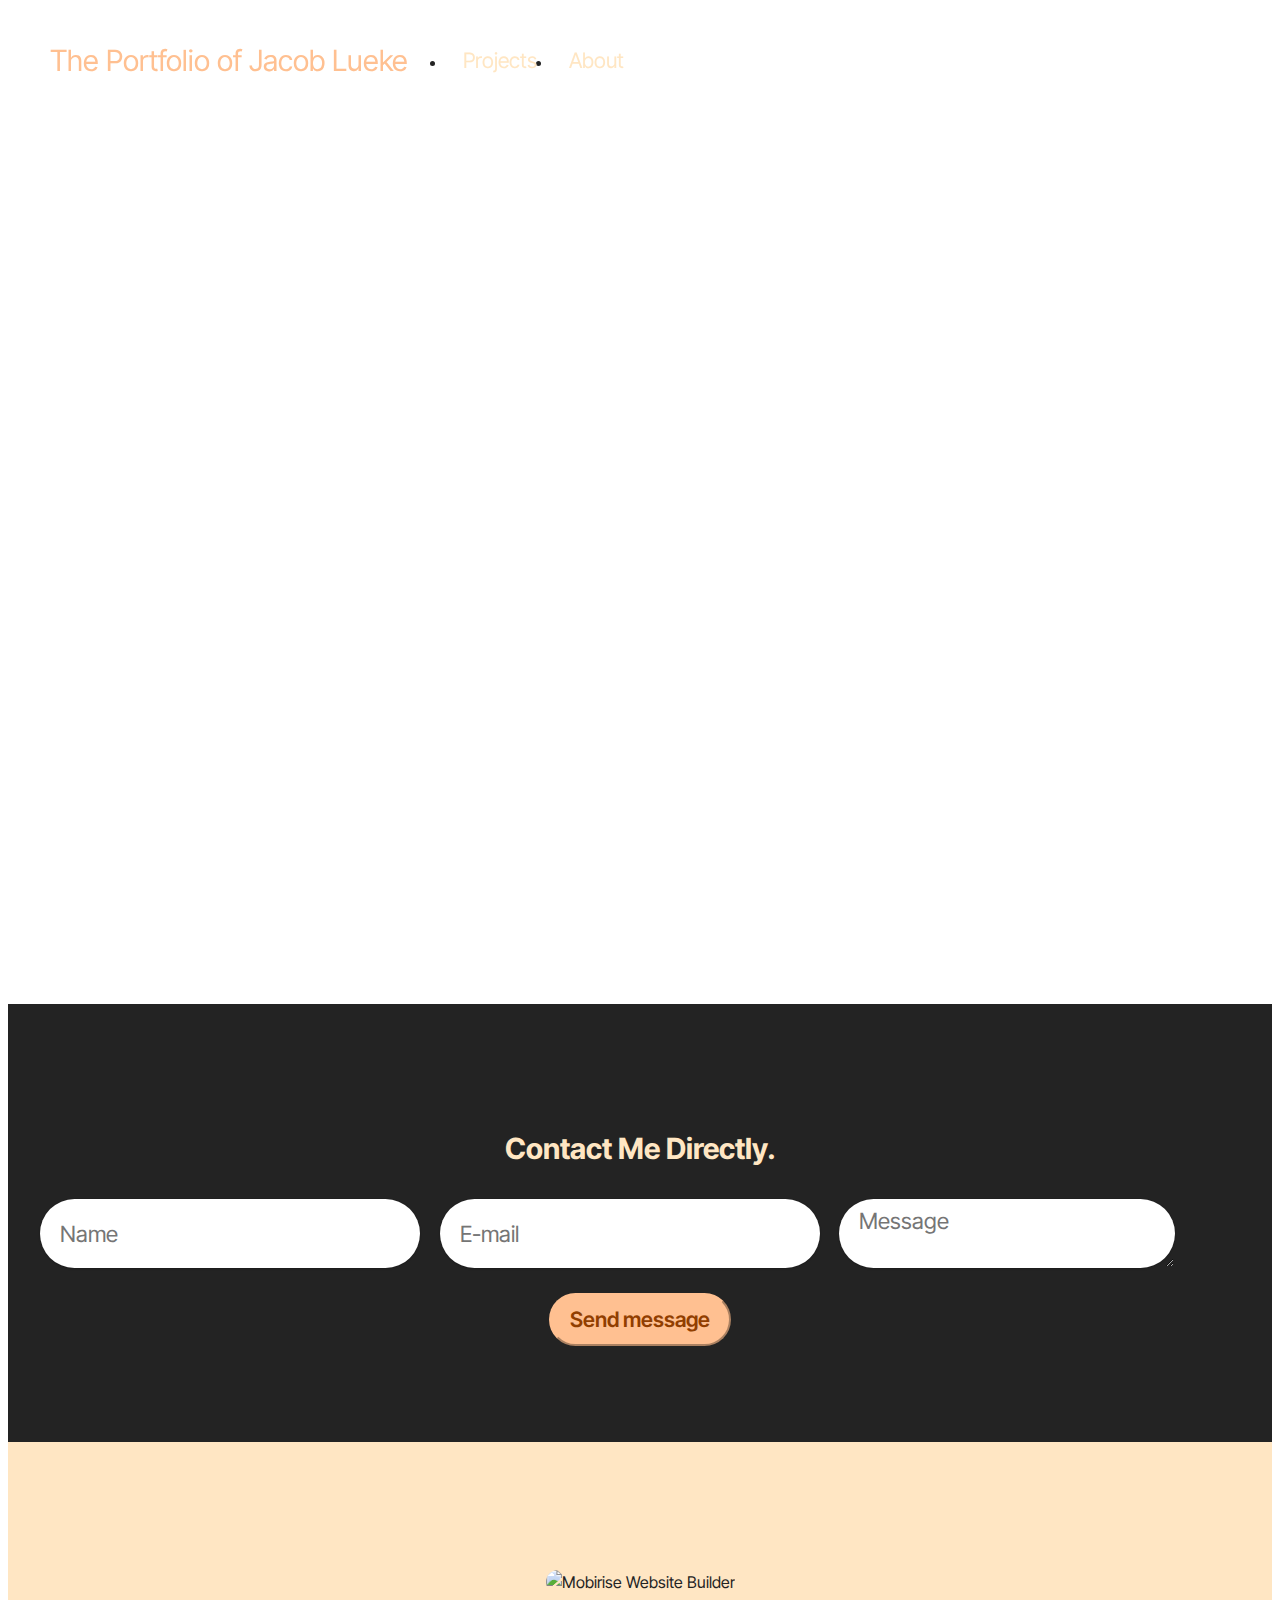
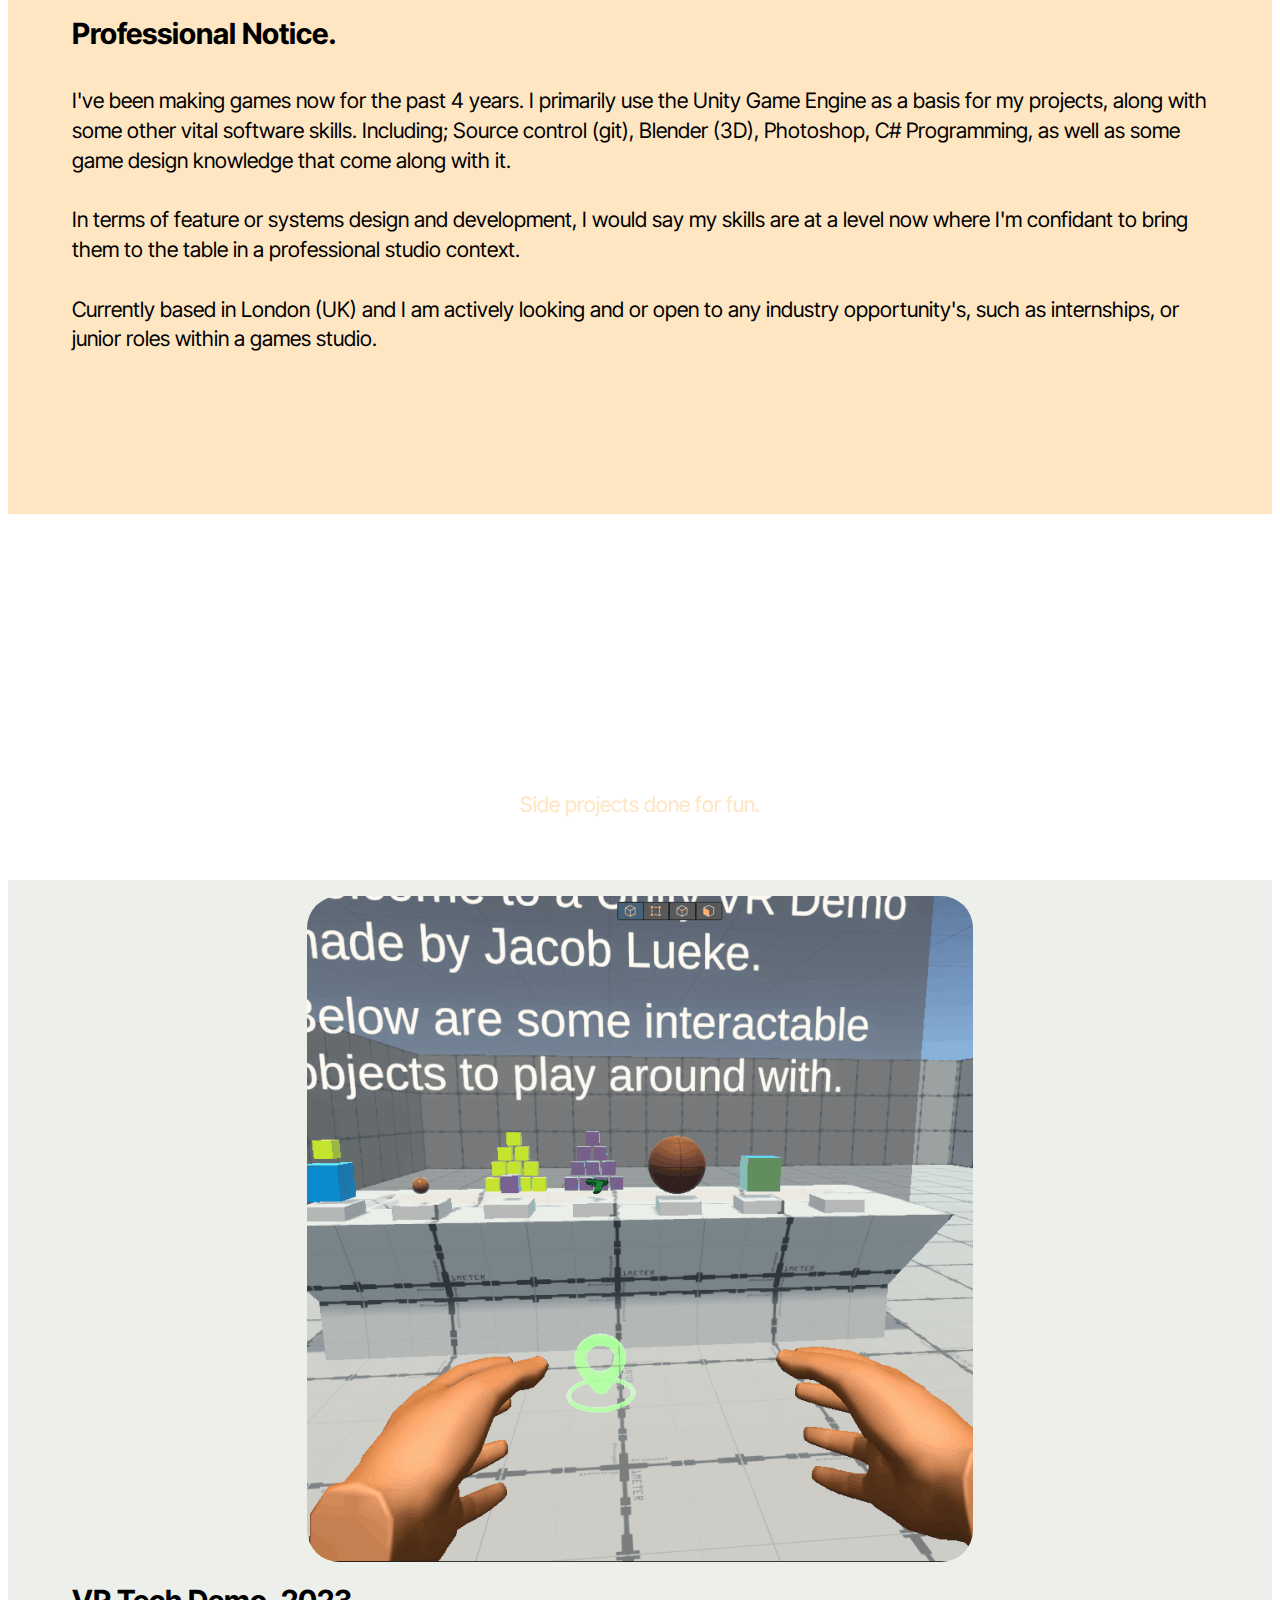
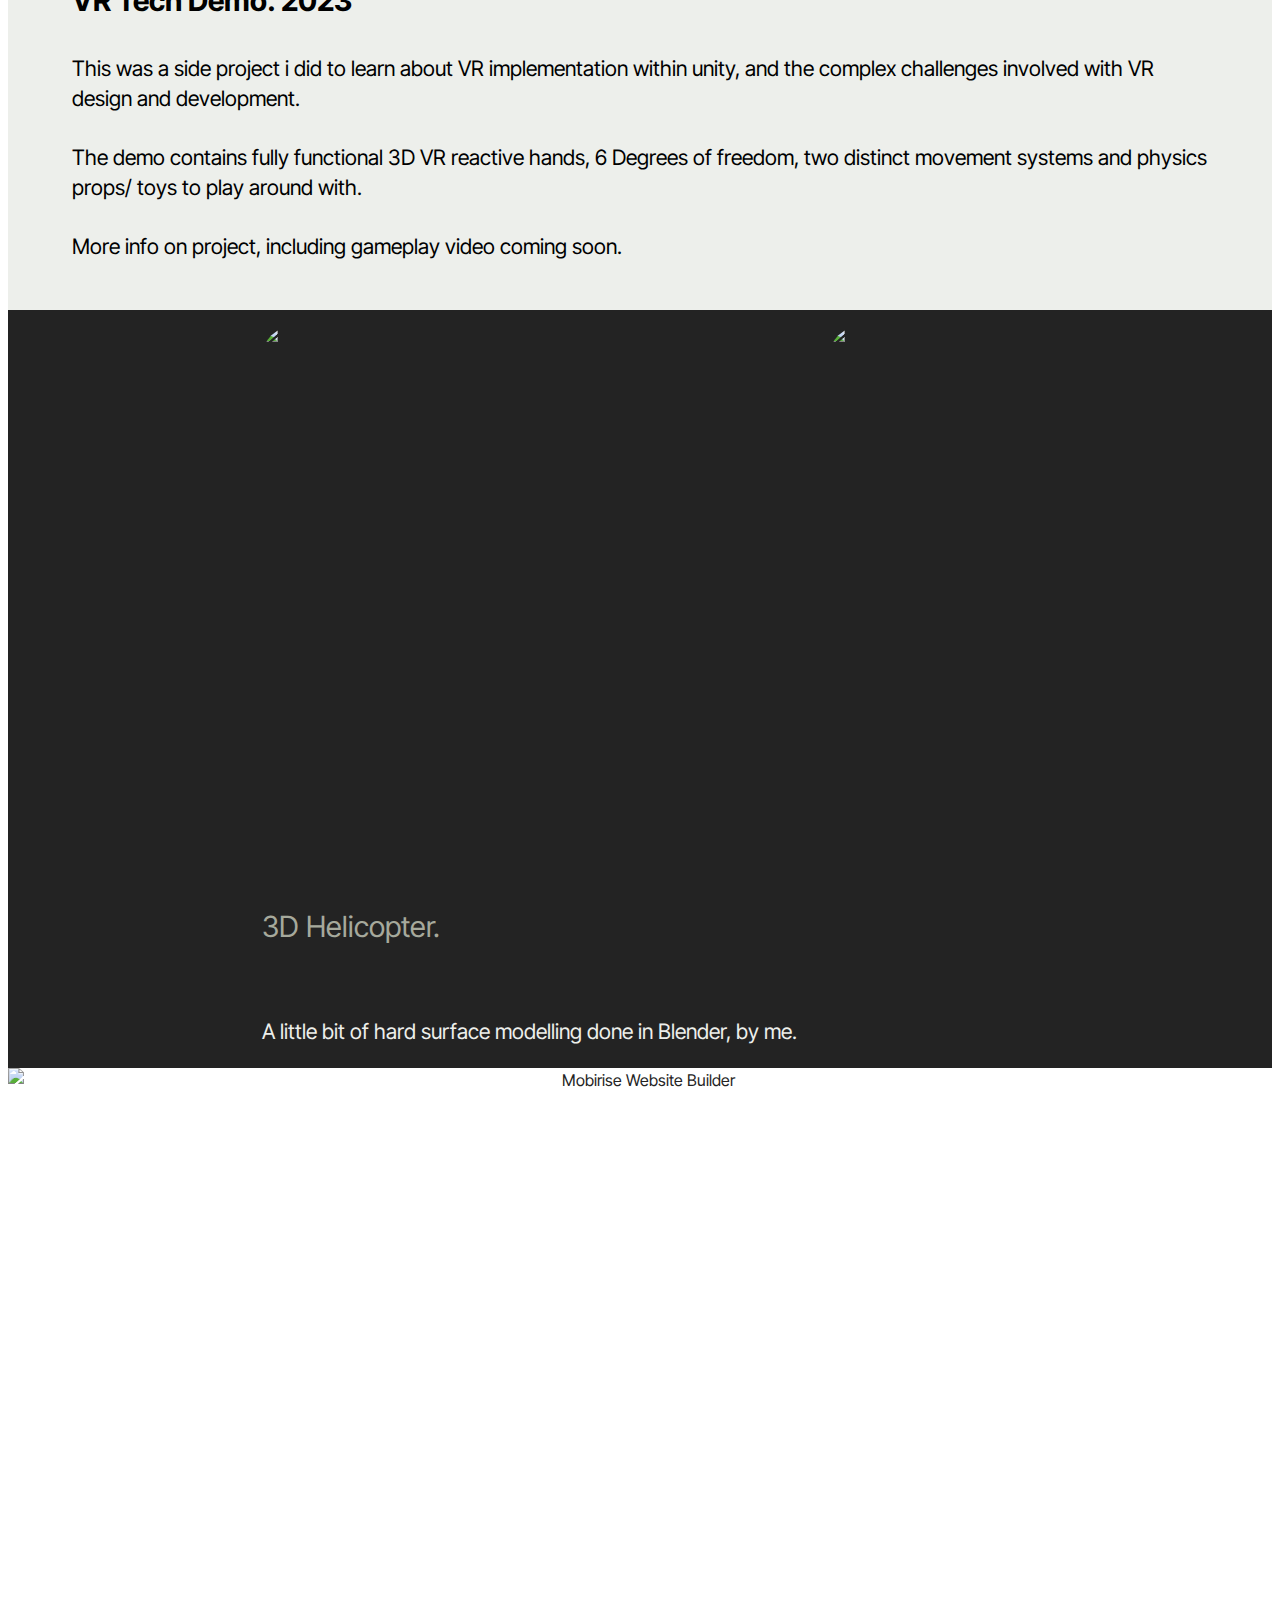
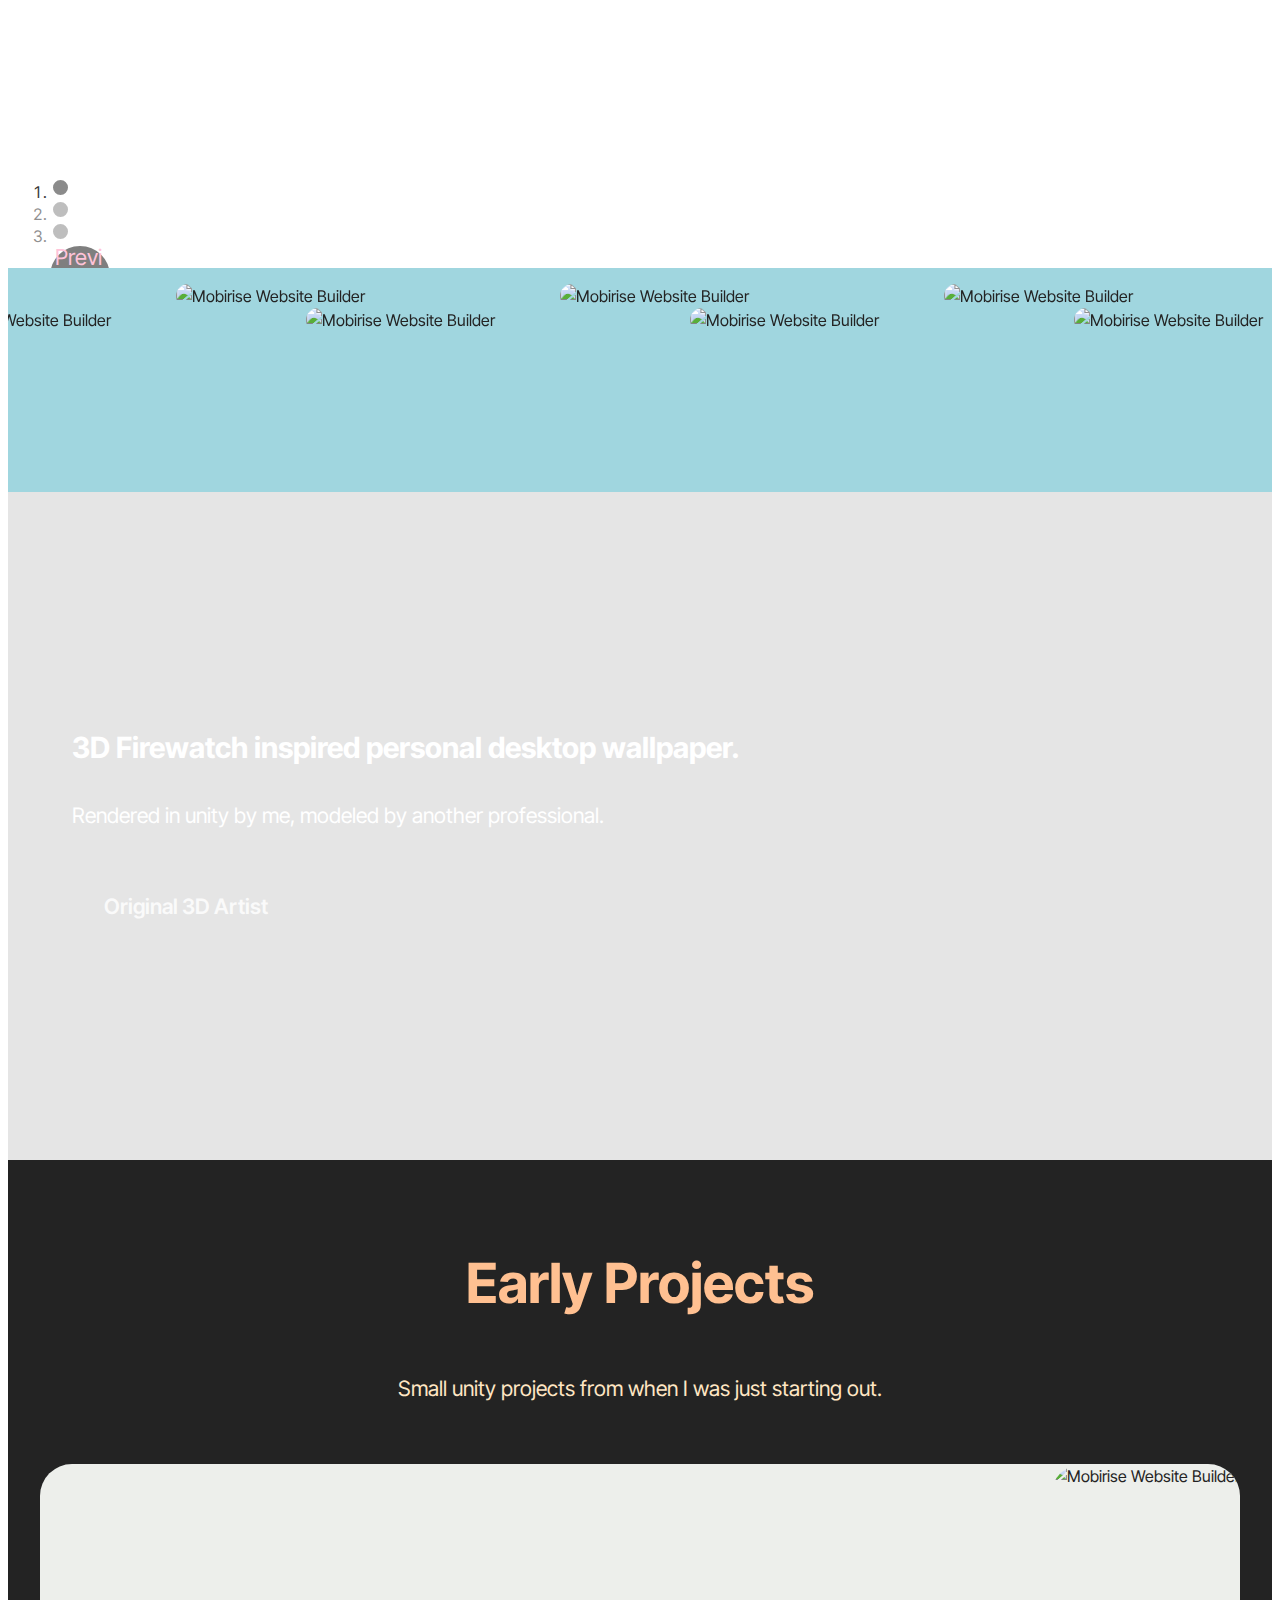
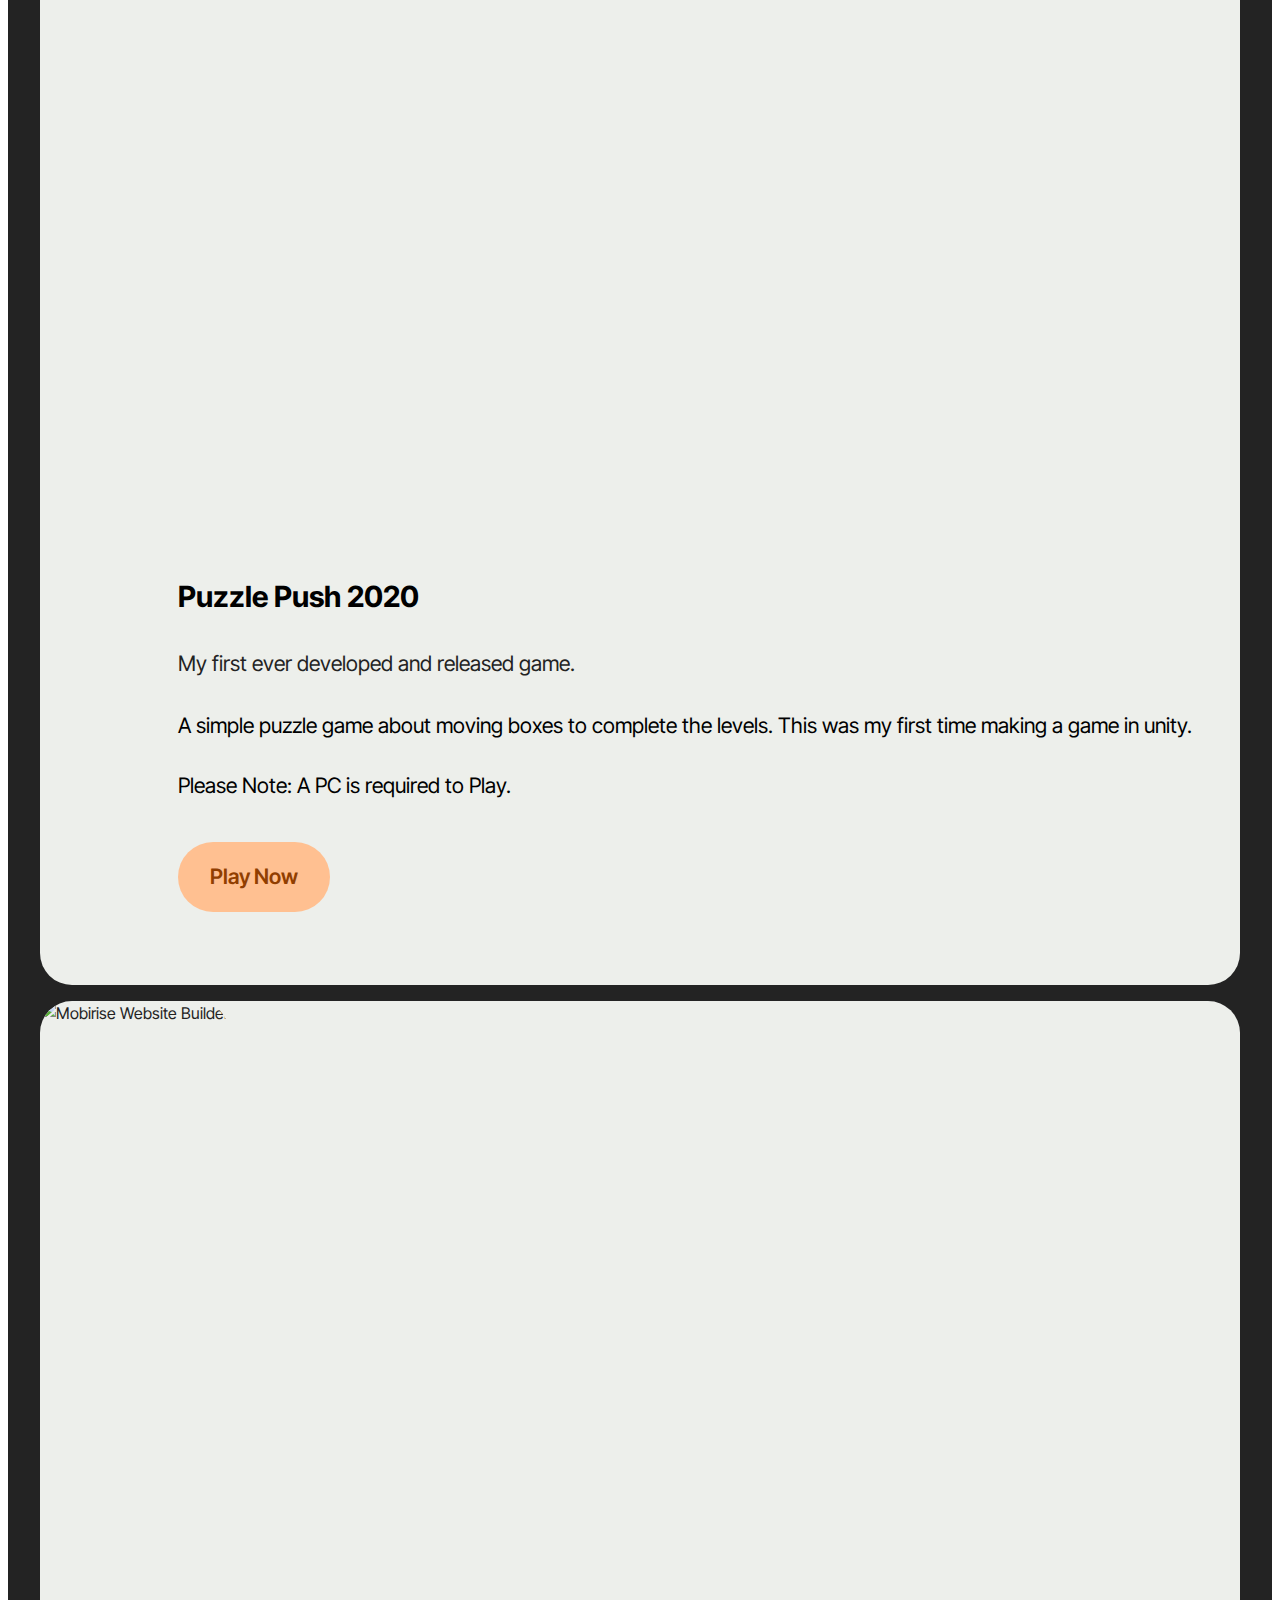
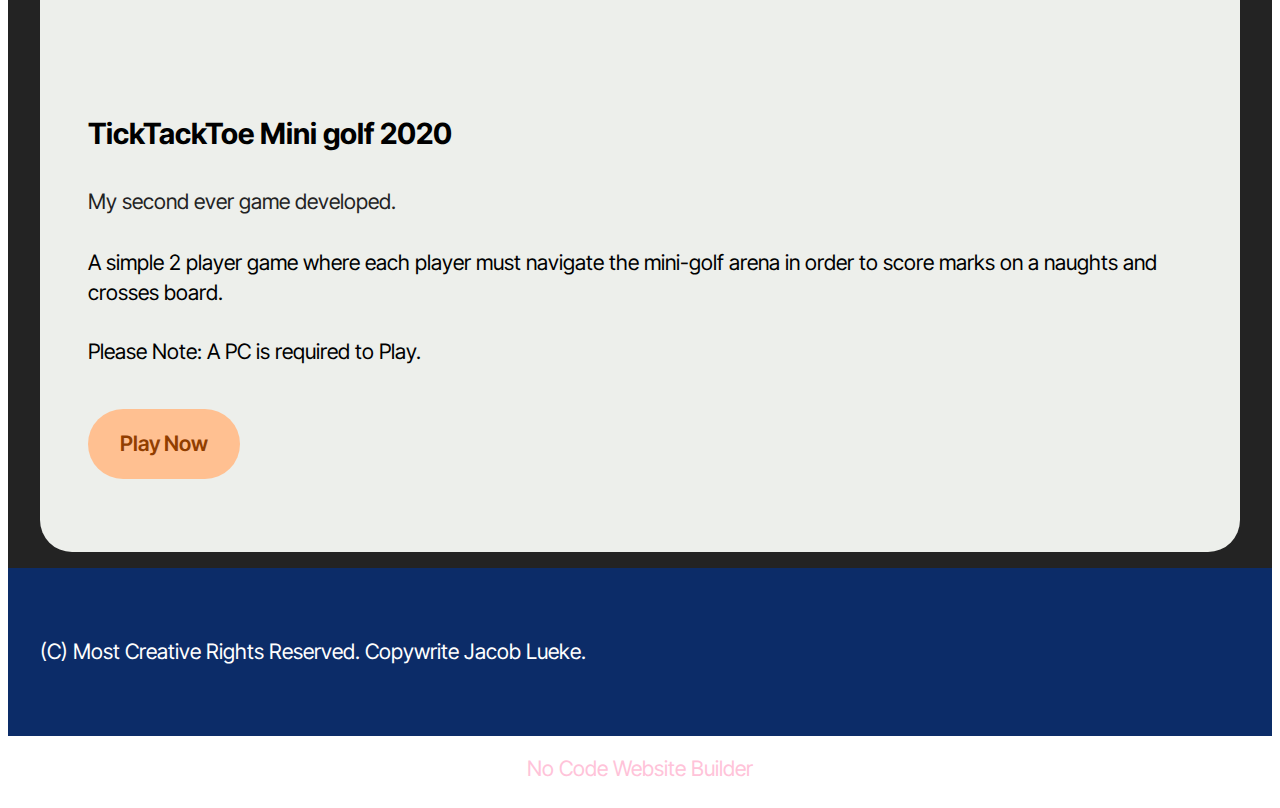
==== commit 220a89d9: "Removed home button" ====
--- a/page1.html
+++ b/page1.html
@@ -20,7 +20,7 @@
   <link rel="stylesheet" href="assets/theme/css/style.css">
   <link rel="preload" href="https://fonts.googleapis.com/css?family=Inter+Tight:100,200,300,400,500,600,700,800,900,100i,200i,300i,400i,500i,600i,700i,800i,900i&display=swap" as="style" onload="this.onload=null;this.rel='stylesheet'">
   <noscript><link rel="stylesheet" href="https://fonts.googleapis.com/css?family=Inter+Tight:100,200,300,400,500,600,700,800,900,100i,200i,300i,400i,500i,600i,700i,800i,900i&display=swap"></noscript>
-  <link rel="preload" as="style" href="assets/mobirise/css/mbr-additional.css?v=nfii9a"><link rel="stylesheet" href="assets/mobirise/css/mbr-additional.css?v=nfii9a" type="text/css">
+  <link rel="preload" as="style" href="assets/mobirise/css/mbr-additional.css?v=6orcsY"><link rel="stylesheet" href="assets/mobirise/css/mbr-additional.css?v=6orcsY" type="text/css">
 
   
   
@@ -35,7 +35,7 @@
 		<div class="container">
 			<div class="navbar-brand">
 				
-				<span class="navbar-caption-wrap"><a class="navbar-caption text-secondary display-5" href="https://mobiri.se">The Portfolio of Jacob Lueke&nbsp;</a></span>
+				<span class="navbar-caption-wrap"><a class="navbar-caption text-secondary text-primary display-5" href="index.html#top">The Portfolio of Jacob Lueke&nbsp;</a></span>
 			</div>
 			<button class="navbar-toggler" type="button" data-toggle="collapse" data-bs-toggle="collapse" data-target="#navbarSupportedContent" data-bs-target="#navbarSupportedContent" aria-controls="navbarNavAltMarkup" aria-expanded="false" aria-label="Toggle navigation">
 				<div class="hamburger">
@@ -47,9 +47,6 @@
 			</button>
 			<div class="collapse navbar-collapse opacityScroll" id="navbarSupportedContent">
 				<ul class="navbar-nav nav-dropdown nav-right" data-app-modern-menu="true"><li class="nav-item">
-						<a class="nav-link link text-success text-primary display-4" href="index.html#header18-d">Home</a>
-					</li>
-					<li class="nav-item">
 						<a class="nav-link link text-success text-primary display-4" href="index.html#pricing02-b" aria-expanded="false">Projects</a>
 					</li>
 					<li class="nav-item">
@@ -93,7 +90,7 @@
         </div>
         <div class="row justify-content-center">
             <div class="col-lg-8 mx-auto mbr-form" data-form-type="formoid">
-                <form action="https://mobirise.eu/" method="POST" class="mbr-form form-with-styler" data-form-title="Form Name"><input type="hidden" name="email" data-form-email="true" value="6L2wBeXLdE1ti6/kIik8DVedGebNW/ihXcOw1mjgYnln4BnxERYDiyd0x8rwnAOG99nbjwgwsImbnZorF+18FwFCgX1dYQv3rNh0blSvpTim7xb7H079++LVSypDZ9p4">
+                <form action="https://mobirise.eu/" method="POST" class="mbr-form form-with-styler" data-form-title="Form Name"><input type="hidden" name="email" data-form-email="true" value="5KvevzTqo9qTZPpG7liIBpPEHJYfQpxVqbfuEQjfOBf+Es+5NtzYL25uKDeyN+GYKoRhQM26+EJkbogeymqI2nL2191OXvEKu/bczlmAVaGZvVg8/cBsVTTH/mk05udp">
                     <div class="row">
                         <div hidden="hidden" data-form-alert="" class="alert alert-success col-12">Thanks I'll try get in contact asap.</div>
                         <div hidden="hidden" data-form-alert-danger="" class="alert alert-danger col-12">
@@ -211,11 +208,11 @@
 
 <section data-bs-version="5.1" class="slider3 cid-ublawOttFq" id="slider03-13">
     
-    <div class="carousel slide" id="ubnufSt0d7" data-interval="5000" data-bs-interval="5000">
+    <div class="carousel slide" id="ubnv2lXOCL" data-interval="5000" data-bs-interval="5000">
         <ol class="carousel-indicators">
-            <li data-slide-to="0" data-bs-slide-to="0" class="active" data-target="#ubnufSt0d7" data-bs-target="#ubnufSt0d7"></li>
-            <li data-slide-to="1" data-bs-slide-to="1" data-target="#ubnufSt0d7" data-bs-target="#ubnufSt0d7"></li>
-            <li data-slide-to="2" data-bs-slide-to="2" data-target="#ubnufSt0d7" data-bs-target="#ubnufSt0d7"></li>
+            <li data-slide-to="0" data-bs-slide-to="0" class="active" data-target="#ubnv2lXOCL" data-bs-target="#ubnv2lXOCL"></li>
+            <li data-slide-to="1" data-bs-slide-to="1" data-target="#ubnv2lXOCL" data-bs-target="#ubnv2lXOCL"></li>
+            <li data-slide-to="2" data-bs-slide-to="2" data-target="#ubnv2lXOCL" data-bs-target="#ubnv2lXOCL"></li>
         </ol>
         <div class="carousel-inner">
             <div class="carousel-item slider-image item active">
@@ -253,11 +250,11 @@
             
             
         </div>
-        <a class="carousel-control carousel-control-prev" role="button" data-slide="prev" data-bs-slide="prev" href="#ubnufSt0d7">
+        <a class="carousel-control carousel-control-prev" role="button" data-slide="prev" data-bs-slide="prev" href="#ubnv2lXOCL">
             <span class="mobi-mbri mobi-mbri-arrow-prev" aria-hidden="true"></span>
             <span class="sr-only visually-hidden">Previous</span>
         </a>
-        <a class="carousel-control carousel-control-next" role="button" data-slide="next" data-bs-slide="next" href="#ubnufSt0d7">
+        <a class="carousel-control carousel-control-next" role="button" data-slide="next" data-bs-slide="next" href="#ubnv2lXOCL">
             <span class="mobi-mbri mobi-mbri-arrow-next" aria-hidden="true"></span>
             <span class="sr-only visually-hidden">Next</span>
         </a>
@@ -412,7 +409,7 @@
             
         </div>
     </div>
-</section><section class="display-7" style="padding: 0;align-items: center;justify-content: center;flex-wrap: wrap;    align-content: center;display: flex;position: relative;height: 4rem;"><a href="https://mobiri.se/2649144" style="flex: 1 1;height: 4rem;position: absolute;width: 100%;z-index: 1;"><img alt="" style="height: 4rem;" src="[data-uri]"></a><p style="margin: 0;text-align: center;" class="display-7">&#8204;</p><a style="z-index:1" href="https://mobirise.com/drag-drop-website-builder.html">Drag and Drop Website Builder</a></section><script src="assets/bootstrap/js/bootstrap.bundle.min.js"></script>  <script src="assets/parallax/jarallax.js"></script>  <script src="assets/smoothscroll/smooth-scroll.js"></script>  <script src="assets/ytplayer/index.js"></script>  <script src="assets/dropdown/js/navbar-dropdown.js"></script>  <script src="assets/scrollgallery/scroll-gallery.js"></script>  <script src="assets/vimeoplayer/player.js"></script>  <script src="assets/theme/js/script.js"></script>  <script src="assets/formoid/formoid.min.js"></script>  
+</section><section class="display-7" style="padding: 0;align-items: center;justify-content: center;flex-wrap: wrap;    align-content: center;display: flex;position: relative;height: 4rem;"><a href="https://mobiri.se/2649144" style="flex: 1 1;height: 4rem;position: absolute;width: 100%;z-index: 1;"><img alt="" style="height: 4rem;" src="[data-uri]"></a><p style="margin: 0;text-align: center;" class="display-7">&#8204;</p><a style="z-index:1" href="https://mobirise.com/builder/no-code-website-builder.html">No Code Website Builder</a></section><script src="assets/bootstrap/js/bootstrap.bundle.min.js"></script>  <script src="assets/parallax/jarallax.js"></script>  <script src="assets/smoothscroll/smooth-scroll.js"></script>  <script src="assets/ytplayer/index.js"></script>  <script src="assets/dropdown/js/navbar-dropdown.js"></script>  <script src="assets/scrollgallery/scroll-gallery.js"></script>  <script src="assets/vimeoplayer/player.js"></script>  <script src="assets/theme/js/script.js"></script>  <script src="assets/formoid/formoid.min.js"></script>  
   
   
 </body>
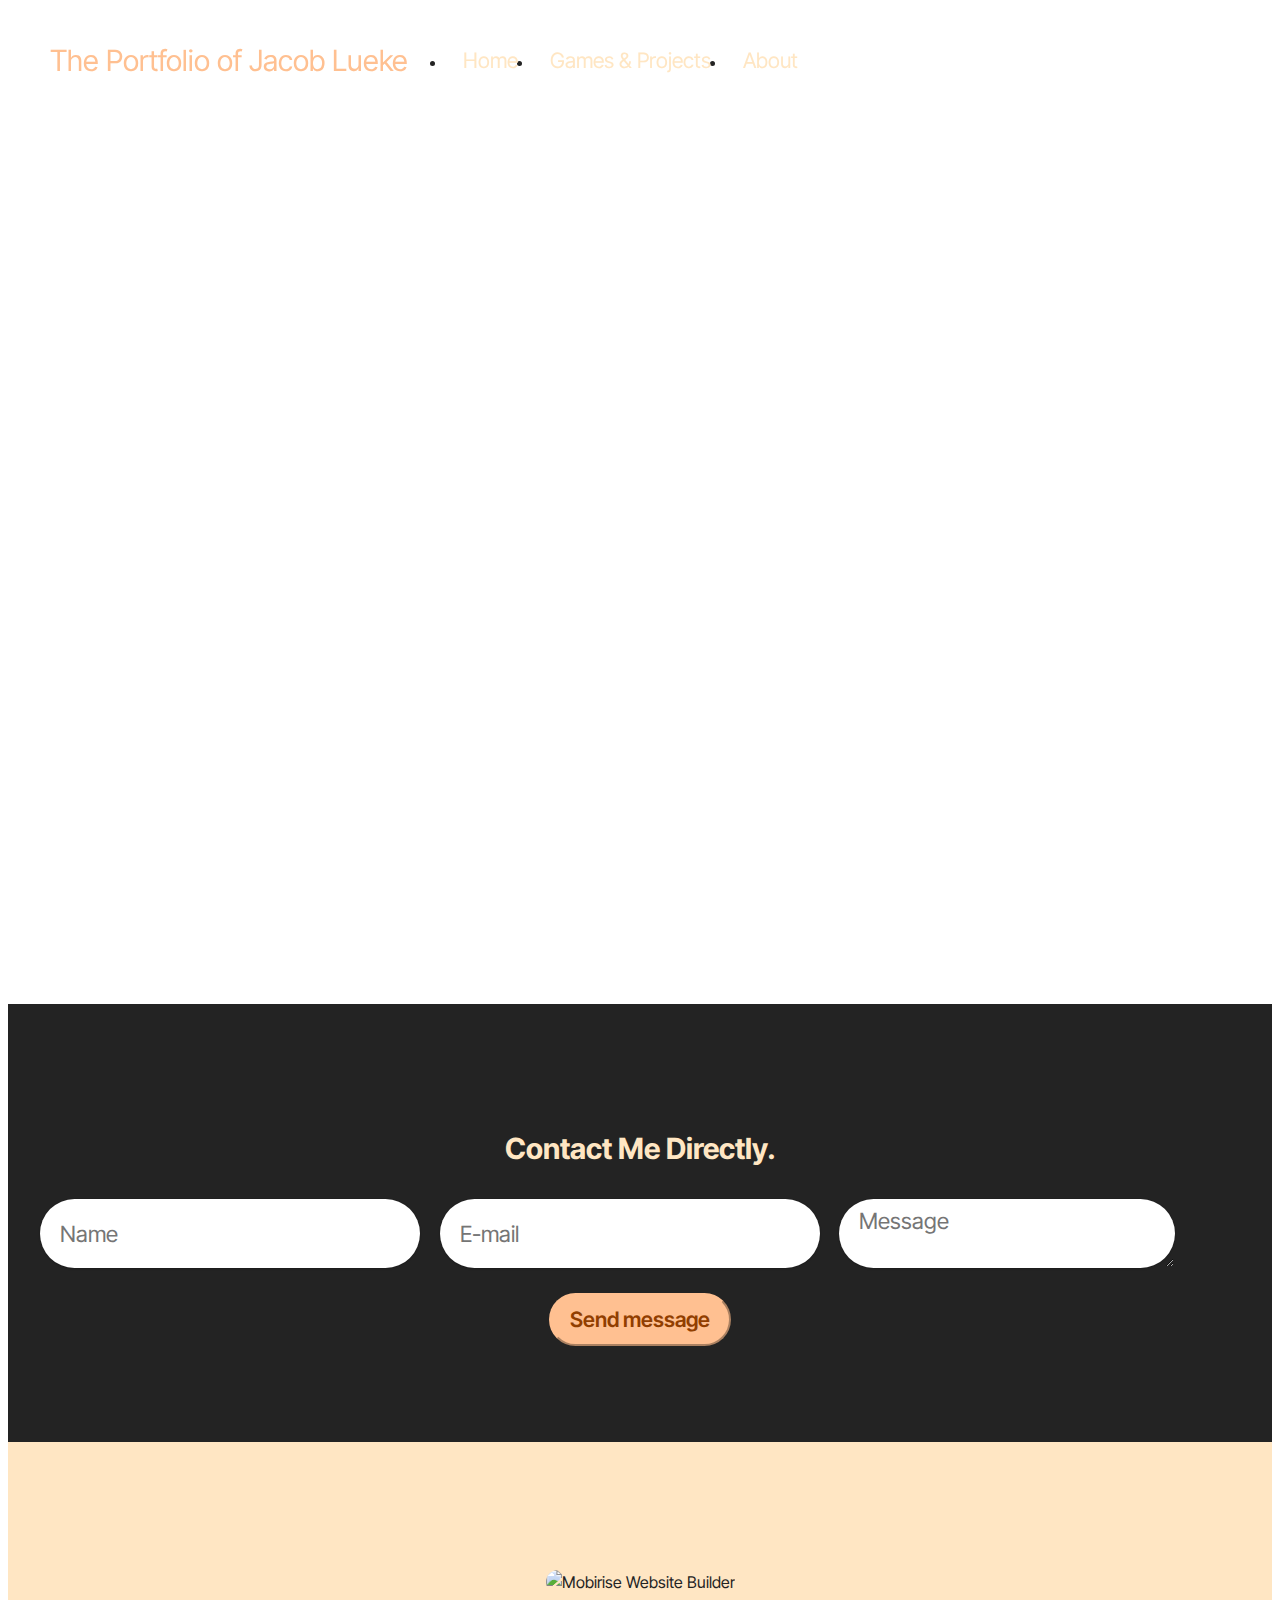
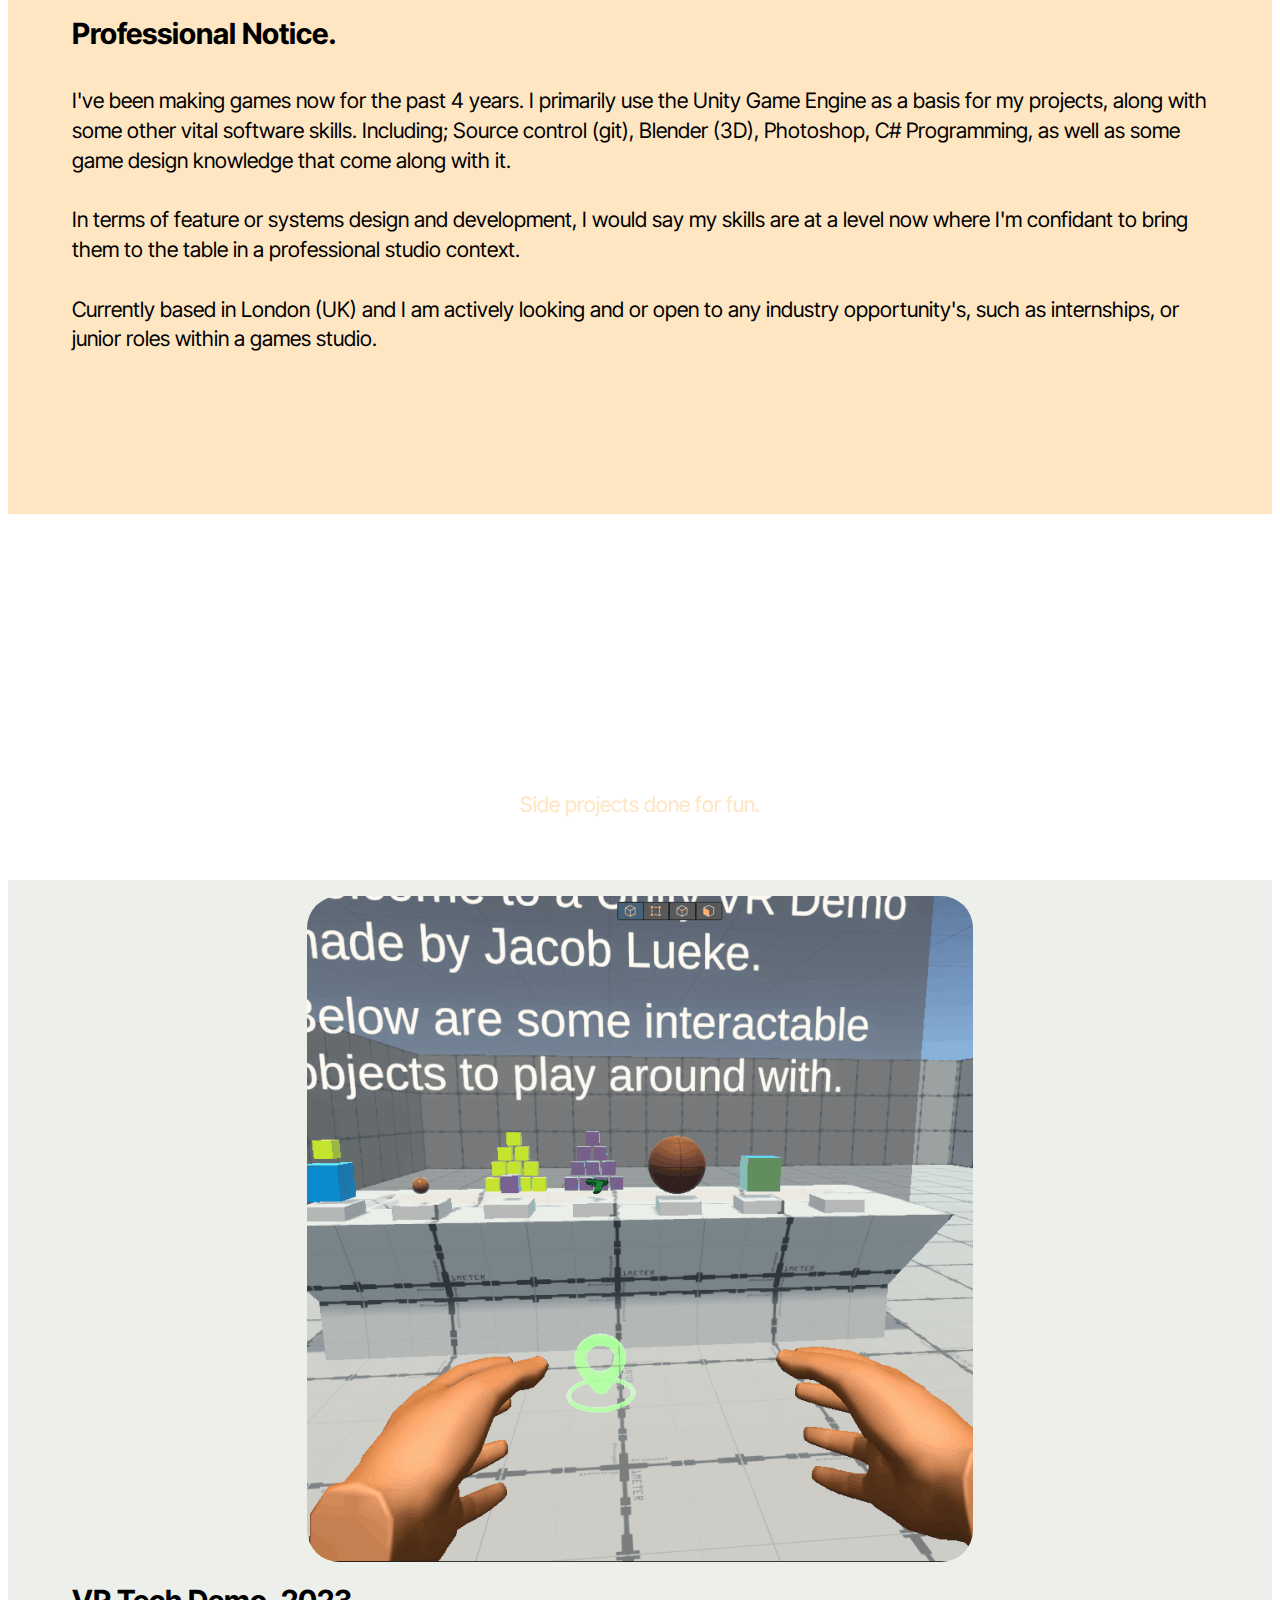
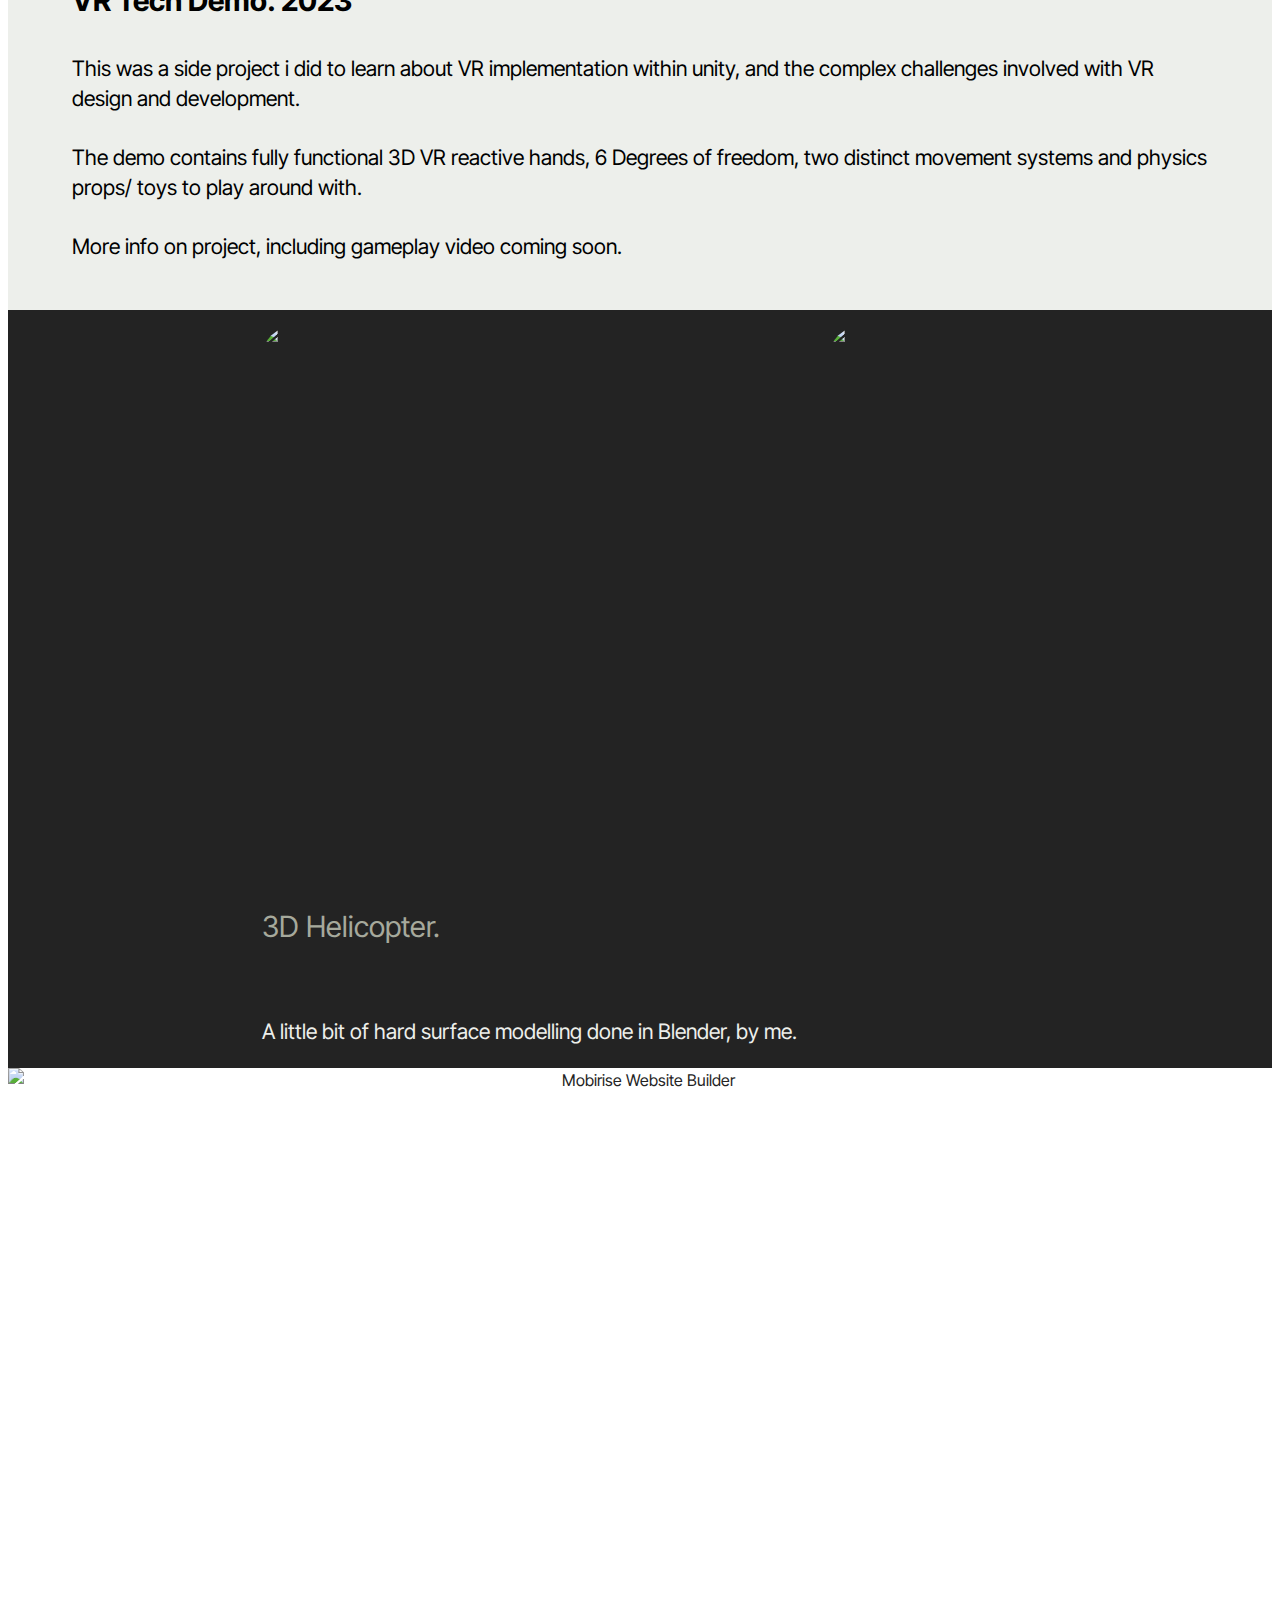
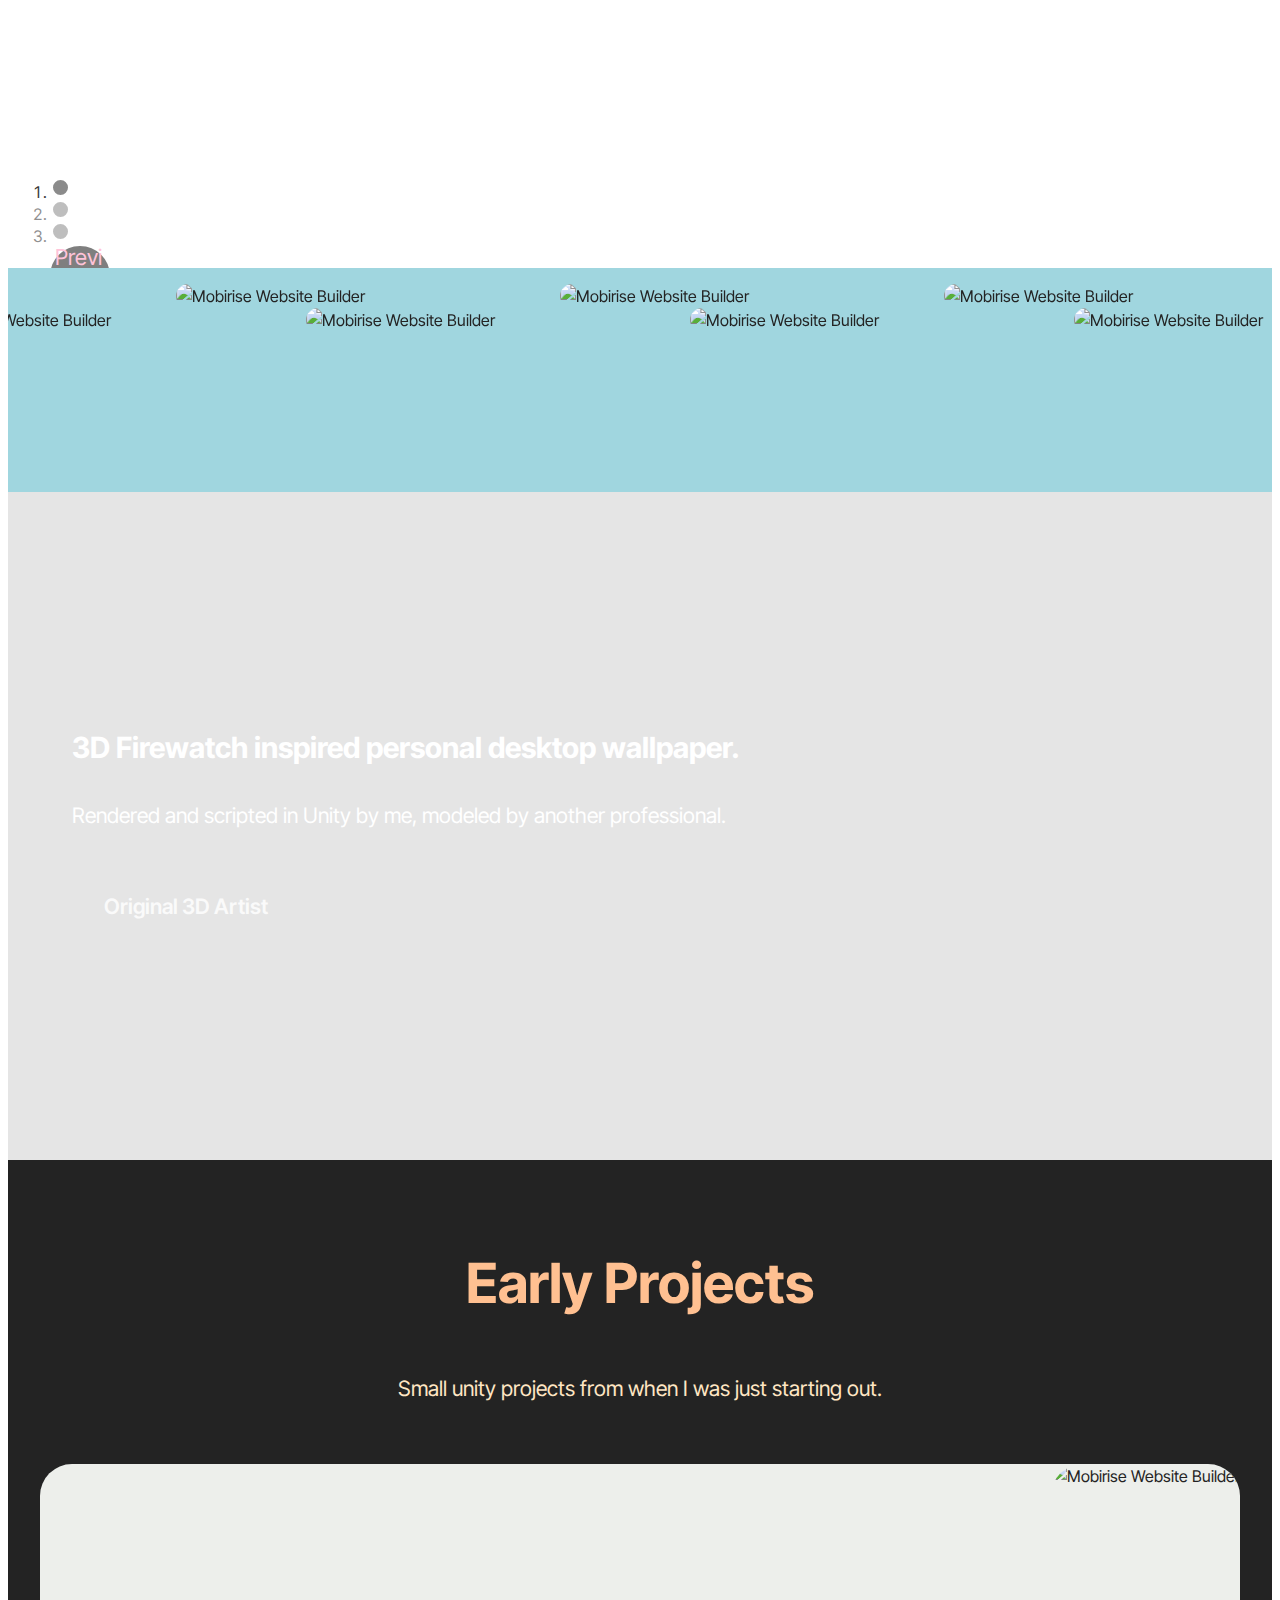
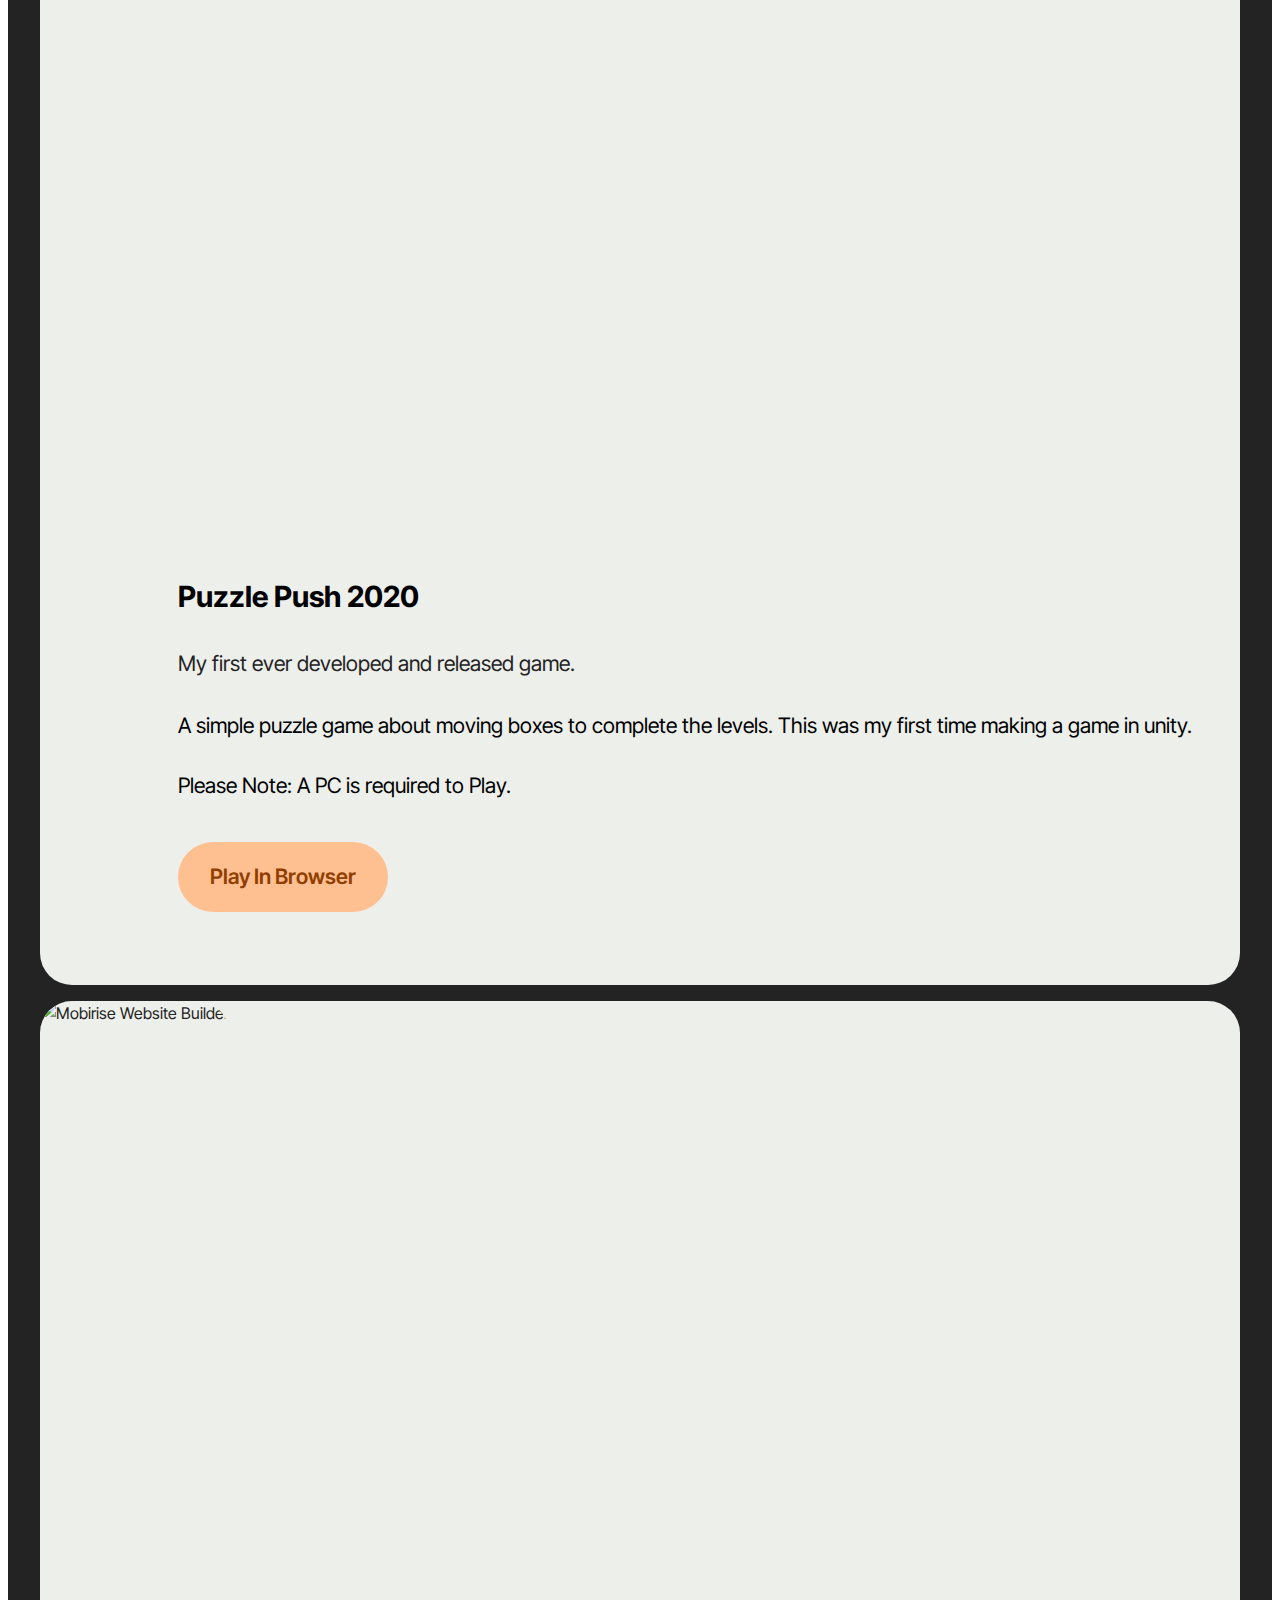
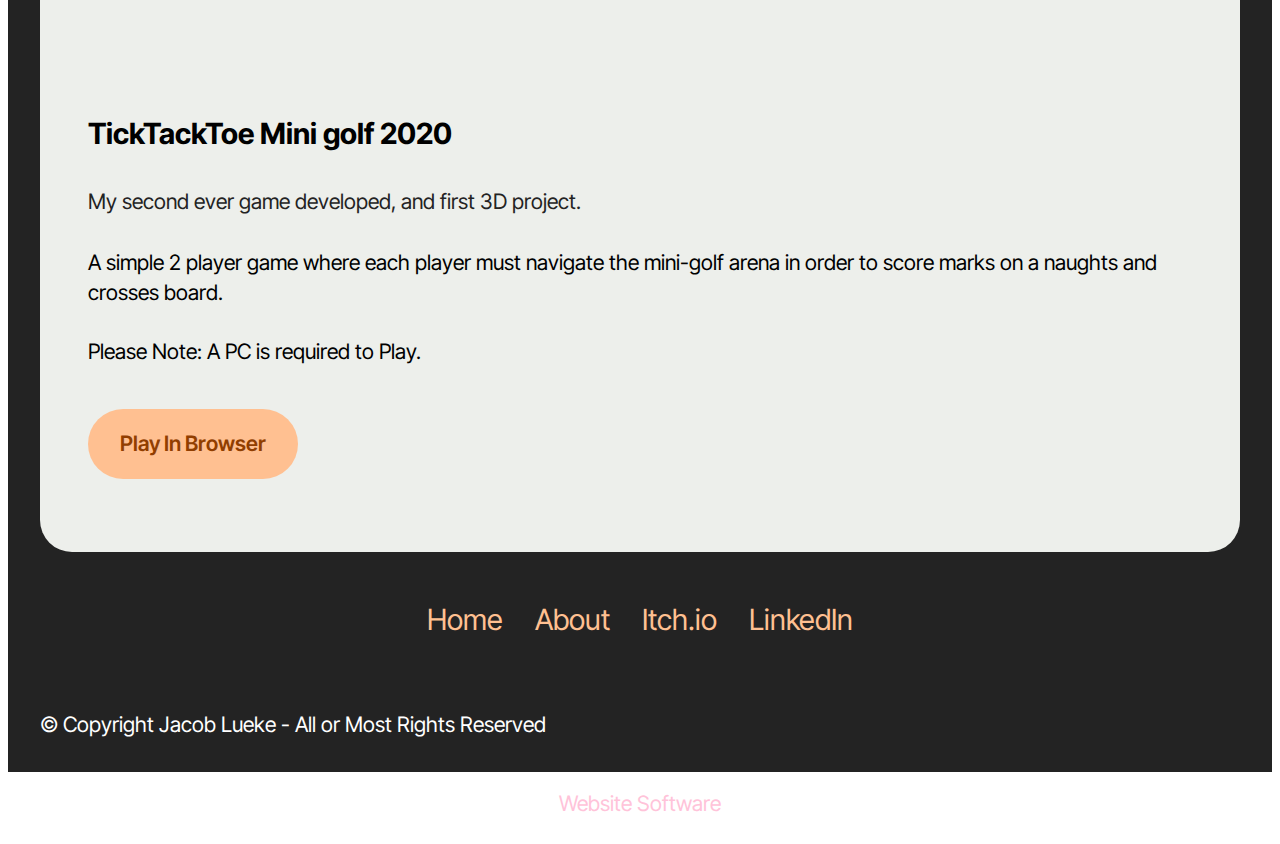
==== commit c4fc62d4: "More info on games, fixed spelling" ====
--- a/page1.html
+++ b/page1.html
@@ -17,10 +17,11 @@
   <link rel="stylesheet" href="assets/bootstrap/css/bootstrap-reboot.min.css">
   <link rel="stylesheet" href="assets/parallax/jarallax.css">
   <link rel="stylesheet" href="assets/dropdown/css/style.css">
+  <link rel="stylesheet" href="assets/socicon/css/styles.css">
   <link rel="stylesheet" href="assets/theme/css/style.css">
   <link rel="preload" href="https://fonts.googleapis.com/css?family=Inter+Tight:100,200,300,400,500,600,700,800,900,100i,200i,300i,400i,500i,600i,700i,800i,900i&display=swap" as="style" onload="this.onload=null;this.rel='stylesheet'">
   <noscript><link rel="stylesheet" href="https://fonts.googleapis.com/css?family=Inter+Tight:100,200,300,400,500,600,700,800,900,100i,200i,300i,400i,500i,600i,700i,800i,900i&display=swap"></noscript>
-  <link rel="preload" as="style" href="assets/mobirise/css/mbr-additional.css?v=6orcsY"><link rel="stylesheet" href="assets/mobirise/css/mbr-additional.css?v=6orcsY" type="text/css">
+  <link rel="preload" as="style" href="assets/mobirise/css/mbr-additional.css?v=foUaOs"><link rel="stylesheet" href="assets/mobirise/css/mbr-additional.css?v=foUaOs" type="text/css">
 
   
   
@@ -47,9 +48,8 @@
 			</button>
 			<div class="collapse navbar-collapse opacityScroll" id="navbarSupportedContent">
 				<ul class="navbar-nav nav-dropdown nav-right" data-app-modern-menu="true"><li class="nav-item">
-						<a class="nav-link link text-success text-primary display-4" href="index.html#pricing02-b" aria-expanded="false">Projects</a>
-					</li>
-					<li class="nav-item">
+						<a class="nav-link link text-success text-primary display-4" href="https://beeepbeepsheep.github.io/Portfolio/" aria-expanded="false">Home</a>
+					</li><li class="nav-item"><a class="nav-link link text-success text-primary display-4" href="index.html#pricing02-b">Games &amp; Projects</a></li><li class="nav-item">
 						<a class="nav-link link text-success text-primary display-4" href="page1.html#header17-x">About&nbsp;</a>
 					</li></ul>
 				
@@ -68,7 +68,7 @@
         <h1 class="mbr-section-title mbr-fonts-style mbr-white mb-4 display-2">
           <strong><br>About</strong></h1>
         
-        <p class="mbr-fonts-style mbr-text mbr-white mb-4 display-7">Hi, I'm a young passionate game designer, who's nearly finished a BA Degree in Game Design, at UEL in London.</p>
+        <p class="mbr-fonts-style mbr-text mbr-white mb-4 display-7">Hi, I'm a young and passionate game designer, who's nearly finished a BA Degree in Game Design, at UEL in London.</p>
         
       </div>
     </div>
@@ -90,7 +90,7 @@
         </div>
         <div class="row justify-content-center">
             <div class="col-lg-8 mx-auto mbr-form" data-form-type="formoid">
-                <form action="https://mobirise.eu/" method="POST" class="mbr-form form-with-styler" data-form-title="Form Name"><input type="hidden" name="email" data-form-email="true" value="5KvevzTqo9qTZPpG7liIBpPEHJYfQpxVqbfuEQjfOBf+Es+5NtzYL25uKDeyN+GYKoRhQM26+EJkbogeymqI2nL2191OXvEKu/bczlmAVaGZvVg8/cBsVTTH/mk05udp">
+                <form action="https://mobirise.eu/" method="POST" class="mbr-form form-with-styler" data-form-title="Form Name"><input type="hidden" name="email" data-form-email="true" value="PwrS4ctxI6Y9eu0qTASdJlauDWJkTF39SJEH0y3Boi7FbRHQ8N7/dZfnVK41NfZrFxDgahoaN4f83iNotvk9VBp0BHb4qacsgJDbWlMJnm7Eb680gYaiIjGMNFi8o74W">
                     <div class="row">
                         <div hidden="hidden" data-form-alert="" class="alert alert-success col-12">Thanks I'll try get in contact asap.</div>
                         <div hidden="hidden" data-form-alert-danger="" class="alert alert-danger col-12">
@@ -208,11 +208,11 @@
 
 <section data-bs-version="5.1" class="slider3 cid-ublawOttFq" id="slider03-13">
     
-    <div class="carousel slide" id="ubnv2lXOCL" data-interval="5000" data-bs-interval="5000">
+    <div class="carousel slide" id="ucQEyfrj6k" data-interval="5000" data-bs-interval="5000">
         <ol class="carousel-indicators">
-            <li data-slide-to="0" data-bs-slide-to="0" class="active" data-target="#ubnv2lXOCL" data-bs-target="#ubnv2lXOCL"></li>
-            <li data-slide-to="1" data-bs-slide-to="1" data-target="#ubnv2lXOCL" data-bs-target="#ubnv2lXOCL"></li>
-            <li data-slide-to="2" data-bs-slide-to="2" data-target="#ubnv2lXOCL" data-bs-target="#ubnv2lXOCL"></li>
+            <li data-slide-to="0" data-bs-slide-to="0" class="active" data-target="#ucQEyfrj6k" data-bs-target="#ucQEyfrj6k"></li>
+            <li data-slide-to="1" data-bs-slide-to="1" data-target="#ucQEyfrj6k" data-bs-target="#ucQEyfrj6k"></li>
+            <li data-slide-to="2" data-bs-slide-to="2" data-target="#ucQEyfrj6k" data-bs-target="#ucQEyfrj6k"></li>
         </ol>
         <div class="carousel-inner">
             <div class="carousel-item slider-image item active">
@@ -250,11 +250,11 @@
             
             
         </div>
-        <a class="carousel-control carousel-control-prev" role="button" data-slide="prev" data-bs-slide="prev" href="#ubnv2lXOCL">
+        <a class="carousel-control carousel-control-prev" role="button" data-slide="prev" data-bs-slide="prev" href="#ucQEyfrj6k">
             <span class="mobi-mbri mobi-mbri-arrow-prev" aria-hidden="true"></span>
             <span class="sr-only visually-hidden">Previous</span>
         </a>
-        <a class="carousel-control carousel-control-next" role="button" data-slide="next" data-bs-slide="next" href="#ubnv2lXOCL">
+        <a class="carousel-control carousel-control-next" role="button" data-slide="next" data-bs-slide="next" href="#ucQEyfrj6k">
             <span class="mobi-mbri mobi-mbri-arrow-next" aria-hidden="true"></span>
             <span class="sr-only visually-hidden">Next</span>
         </a>
@@ -313,7 +313,7 @@
         <h1 class="mbr-section-title mbr-fonts-style mbr-white mb-4 display-5">
           <br><strong>3D Firewatch&nbsp;inspired personal desktop wallpaper.</strong></h1>
         
-        <p class="mbr-fonts-style mbr-text mbr-white mb-4 display-7">Rendered in unity by me, modeled by another professional.</p>
+        <p class="mbr-fonts-style mbr-text mbr-white mb-4 display-7">Rendered and scripted in Unity by me, modeled by another professional.</p>
         <div class="mbr-section-btn"><a class="btn btn-white-outline display-7" href="https://sketchfab.com/3d-models/firewatch-fan-art-8609caf1cd8c452eb7b6d4ca4228fcd0" target="_blank">Original 3D Artist</a></div>
       </div>
     </div>
@@ -356,7 +356,7 @@
                   <strong>Puzzle Push 2020</strong></h5>
                 <p class="price mbr-fonts-style mb-4 display-7">My first ever developed and released game.</p>
                 <p class="mbr-text mbr-fonts-style mb-4 display-7">A simple puzzle game about moving boxes to complete the levels. This was my first time making a game in unity.<br><br>Please Note: A PC is required to Play.<br></p>
-                <div class="mbr-section-btn mt-3"><a class="btn btn-lg btn-secondary display-7" href="https://play.unity.com/mg/other/puzzle-push" target="_blank">Play Now</a></div>
+                <div class="mbr-section-btn mt-3"><a class="btn btn-lg btn-secondary display-7" href="https://play.unity.com/mg/other/puzzle-push" target="_blank">Play In Browser</a></div>
               </div>
             </div>
           </div>
@@ -383,9 +383,9 @@
             <div class="col-12 col-lg col-md-12">
               <div class="text-wrapper align-left">
                 <h5 class="mbr-section-title mbr-fonts-style mb-4 display-5"><strong>TickTackToe&nbsp;Mini golf 2020</strong></h5>
-                <p class="price mbr-fonts-style mb-4 display-7">My second ever game developed.</p>
+                <p class="price mbr-fonts-style mb-4 display-7">My second ever game developed, and first 3D project.</p>
                 <p class="mbr-text mbr-fonts-style mb-4 display-7">A simple 2 player game where each player must navigate the mini-golf arena in order to score marks on a naughts and crosses board.<br><br>Please Note: A PC is required to Play.</p>
-                <div class="mbr-section-btn mt-3"><a class="btn btn-lg btn-secondary display-7" href="https://play.unity.com/mg/other/tic-tac-toe-meets-mini-golf" target="_blank">Play Now</a></div>
+                <div class="mbr-section-btn mt-3"><a class="btn btn-lg btn-secondary display-7" href="https://play.unity.com/mg/other/tic-tac-toe-meets-mini-golf" target="_blank">Play In Browser</a></div>
               </div>
             </div>
           </div>
@@ -395,21 +395,32 @@
   </div>
 </section>
 
-<section data-bs-version="5.1" class="footer2 cid-u7AE1npYJg" once="footers" id="footer02-l">
-    
-
-    
+<section data-bs-version="5.1" class="footer3 cid-ubDqteICMW" once="footers" id="footer03-2g">
+
+        
+
     
 
     <div class="container">
         <div class="row">
-            <div class="col-12 col-lg-6 center mt-2 mb-3">
-                <p class="mbr-fonts-style copyright mb-0 display-7">(C) Most Creative Rights Reserved. Copywrite Jacob Lueke.</p>
-            </div>
+            <div class="row-links">
+                <ul class="header-menu">
+                  
+                  
+                  
+                  
+                <li class="header-menu-item mbr-fonts-style display-5"><a href="index.html#top" class="text-secondary text-primary">Home</a></li><li class="header-menu-item mbr-fonts-style display-5"><a href="page1.html#header17-x" class="text-secondary text-primary">About</a></li><li class="header-menu-item mbr-fonts-style display-5"><a href="https://jacoblueke.itch.io/" class="text-secondary text-primary" target="_blank">Itch.io</a></li><li class="header-menu-item mbr-fonts-style display-5"><a href="https://www.linkedin.com/in/jacob-lueke-8b55b5227/" class="text-secondary text-primary" target="_blank">LinkedIn</a></li></ul>
+              </div>
+
             
-        </div>
-    </div>
-</section><section class="display-7" style="padding: 0;align-items: center;justify-content: center;flex-wrap: wrap;    align-content: center;display: flex;position: relative;height: 4rem;"><a href="https://mobiri.se/2649144" style="flex: 1 1;height: 4rem;position: absolute;width: 100%;z-index: 1;"><img alt="" style="height: 4rem;" src="[data-uri]"></a><p style="margin: 0;text-align: center;" class="display-7">&#8204;</p><a style="z-index:1" href="https://mobirise.com/builder/no-code-website-builder.html">No Code Website Builder</a></section><script src="assets/bootstrap/js/bootstrap.bundle.min.js"></script>  <script src="assets/parallax/jarallax.js"></script>  <script src="assets/smoothscroll/smooth-scroll.js"></script>  <script src="assets/ytplayer/index.js"></script>  <script src="assets/dropdown/js/navbar-dropdown.js"></script>  <script src="assets/scrollgallery/scroll-gallery.js"></script>  <script src="assets/vimeoplayer/player.js"></script>  <script src="assets/theme/js/script.js"></script>  <script src="assets/formoid/formoid.min.js"></script>  
+            <div class="col-12 mt-4">
+                <p class="mbr-fonts-style copyright display-7">
+                    © Copyright Jacob Lueke - All or Most Rights Reserved
+                </p>
+            </div>
+        </div>
+    </div>
+</section><section class="display-7" style="padding: 0;align-items: center;justify-content: center;flex-wrap: wrap;    align-content: center;display: flex;position: relative;height: 4rem;"><a href="https://mobiri.se/2649144" style="flex: 1 1;height: 4rem;position: absolute;width: 100%;z-index: 1;"><img alt="" style="height: 4rem;" src="[data-uri]"></a><p style="margin: 0;text-align: center;" class="display-7">&#8204;</p><a style="z-index:1" href="https://mobirise.com"> Website Software</a></section><script src="assets/bootstrap/js/bootstrap.bundle.min.js"></script>  <script src="assets/parallax/jarallax.js"></script>  <script src="assets/smoothscroll/smooth-scroll.js"></script>  <script src="assets/ytplayer/index.js"></script>  <script src="assets/dropdown/js/navbar-dropdown.js"></script>  <script src="assets/scrollgallery/scroll-gallery.js"></script>  <script src="assets/vimeoplayer/player.js"></script>  <script src="assets/theme/js/script.js"></script>  <script src="assets/formoid/formoid.min.js"></script>  
   
   
 </body>
--- a/assets/mobirise/css/mbr-additional.css
+++ b/assets/mobirise/css/mbr-additional.css
@@ -152,13 +152,13 @@
   background-color: #ffe6c3 !important;
 }
 .bg-info {
-  background-color: #320707 !important;
+  background-color: #9c98cf !important;
 }
 .bg-warning {
-  background-color: #a0e2e1 !important;
+  background-color: #15764b !important;
 }
 .bg-danger {
-  background-color: #bcef9b !important;
+  background-color: #666666 !important;
 }
 .btn-primary,
 .btn-primary:active {
@@ -206,8 +206,8 @@
 }
 .btn-info,
 .btn-info:active {
-  background-color: #320707 !important;
-  border-color: #320707 !important;
+  background-color: #9c98cf !important;
+  border-color: #9c98cf !important;
   color: #ffffff !important;
   box-shadow: none;
 }
@@ -216,15 +216,15 @@
 .btn-info.focus,
 .btn-info.active {
   color: inherit;
-  background-color: #5f0d0d !important;
-  border-color: #5f0d0d !important;
+  background-color: #bdbbdf !important;
+  border-color: #bdbbdf !important;
   box-shadow: none;
 }
 .btn-info.disabled,
 .btn-info:disabled {
   color: #ffffff !important;
-  background-color: #5f0d0d !important;
-  border-color: #5f0d0d !important;
+  background-color: #bdbbdf !important;
+  border-color: #bdbbdf !important;
 }
 .btn-success,
 .btn-success:active {
@@ -250,9 +250,9 @@
 }
 .btn-warning,
 .btn-warning:active {
-  background-color: #a0e2e1 !important;
-  border-color: #a0e2e1 !important;
-  color: #1f6463 !important;
+  background-color: #15764b !important;
+  border-color: #15764b !important;
+  color: #ffffff !important;
   box-shadow: none;
 }
 .btn-warning:hover,
@@ -260,21 +260,21 @@
 .btn-warning.focus,
 .btn-warning.active {
   color: inherit;
-  background-color: #c7eeed !important;
-  border-color: #c7eeed !important;
+  background-color: #1da167 !important;
+  border-color: #1da167 !important;
   box-shadow: none;
 }
 .btn-warning.disabled,
 .btn-warning:disabled {
-  color: #1f6463 !important;
-  background-color: #c7eeed !important;
-  border-color: #c7eeed !important;
+  color: #ffffff !important;
+  background-color: #1da167 !important;
+  border-color: #1da167 !important;
 }
 .btn-danger,
 .btn-danger:active {
-  background-color: #bcef9b !important;
-  border-color: #bcef9b !important;
-  color: #3b7813 !important;
+  background-color: #666666 !important;
+  border-color: #666666 !important;
+  color: #ffffff !important;
   box-shadow: none;
 }
 .btn-danger:hover,
@@ -282,15 +282,15 @@
 .btn-danger.focus,
 .btn-danger.active {
   color: inherit;
-  background-color: #d9f6c7 !important;
-  border-color: #d9f6c7 !important;
+  background-color: #808080 !important;
+  border-color: #808080 !important;
   box-shadow: none;
 }
 .btn-danger.disabled,
 .btn-danger:disabled {
-  color: #3b7813 !important;
-  background-color: #d9f6c7 !important;
-  border-color: #d9f6c7 !important;
+  color: #ffffff !important;
+  background-color: #808080 !important;
+  border-color: #808080 !important;
 }
 .btn-white,
 .btn-white:active {
@@ -381,23 +381,23 @@
 .btn-info-outline,
 .btn-info-outline:active {
   background-color: transparent !important;
-  border-color: #320707;
-  color: #320707;
+  border-color: #9c98cf;
+  color: #9c98cf;
 }
 .btn-info-outline:hover,
 .btn-info-outline:focus,
 .btn-info-outline.focus,
 .btn-info-outline.active {
-  color: #000000 !important;
+  color: #635db3 !important;
   background-color: transparent !important;
-  border-color: #000000 !important;
+  border-color: #635db3 !important;
   box-shadow: none !important;
 }
 .btn-info-outline.disabled,
 .btn-info-outline:disabled {
   color: #ffffff !important;
-  background-color: #320707 !important;
-  border-color: #320707 !important;
+  background-color: #9c98cf !important;
+  border-color: #9c98cf !important;
 }
 .btn-success-outline,
 .btn-success-outline:active {
@@ -423,44 +423,44 @@
 .btn-warning-outline,
 .btn-warning-outline:active {
   background-color: transparent !important;
-  border-color: #a0e2e1;
-  color: #a0e2e1;
+  border-color: #15764b;
+  color: #15764b;
 }
 .btn-warning-outline:hover,
 .btn-warning-outline:focus,
 .btn-warning-outline.focus,
 .btn-warning-outline.active {
-  color: #5ececc !important;
+  color: #082c1c !important;
   background-color: transparent !important;
-  border-color: #5ececc !important;
+  border-color: #082c1c !important;
   box-shadow: none !important;
 }
 .btn-warning-outline.disabled,
 .btn-warning-outline:disabled {
-  color: #1f6463 !important;
-  background-color: #a0e2e1 !important;
-  border-color: #a0e2e1 !important;
+  color: #ffffff !important;
+  background-color: #15764b !important;
+  border-color: #15764b !important;
 }
 .btn-danger-outline,
 .btn-danger-outline:active {
   background-color: transparent !important;
-  border-color: #bcef9b;
-  color: #bcef9b;
+  border-color: #666666;
+  color: #666666;
 }
 .btn-danger-outline:hover,
 .btn-danger-outline:focus,
 .btn-danger-outline.focus,
 .btn-danger-outline.active {
-  color: #8ae350 !important;
+  color: #3b3b3b !important;
   background-color: transparent !important;
-  border-color: #8ae350 !important;
+  border-color: #3b3b3b !important;
   box-shadow: none !important;
 }
 .btn-danger-outline.disabled,
 .btn-danger-outline:disabled {
-  color: #3b7813 !important;
-  background-color: #bcef9b !important;
-  border-color: #bcef9b !important;
+  color: #ffffff !important;
+  background-color: #666666 !important;
+  border-color: #666666 !important;
 }
 .btn-black-outline,
 .btn-black-outline:active {
@@ -514,13 +514,13 @@
   color: #ffe6c3 !important;
 }
 .text-info {
-  color: #320707 !important;
+  color: #9c98cf !important;
 }
 .text-warning {
-  color: #a0e2e1 !important;
+  color: #15764b !important;
 }
 .text-danger {
-  color: #bcef9b !important;
+  color: #666666 !important;
 }
 .text-white {
   color: #fafafa !important;
@@ -546,17 +546,17 @@
 a.text-info:hover,
 a.text-info:focus,
 a.text-info.active {
-  color: #000000 !important;
+  color: #5952af !important;
 }
 a.text-warning:hover,
 a.text-warning:focus,
 a.text-warning.active {
-  color: #52cac8 !important;
+  color: #061f14 !important;
 }
 a.text-danger:hover,
 a.text-danger:focus,
 a.text-danger.active {
-  color: #81e143 !important;
+  color: #333333 !important;
 }
 a.text-white:hover,
 a.text-white:focus,
@@ -591,13 +591,13 @@
   background-color: #70c770;
 }
 .alert-info {
-  background-color: #320707;
+  background-color: #9c98cf;
 }
 .alert-warning {
-  background-color: #a0e2e1;
+  background-color: #15764b;
 }
 .alert-danger {
-  background-color: #bcef9b;
+  background-color: #666666;
 }
 .mbr-section-btn .btn:not(.btn-form) {
   border-radius: 100px;
@@ -630,15 +630,15 @@
 }
 .mbr-plan-header.bg-info .mbr-plan-subtitle,
 .mbr-plan-header.bg-info .mbr-plan-price-desc {
-  color: #f3abab;
+  color: #ffffff;
 }
 .mbr-plan-header.bg-warning .mbr-plan-subtitle,
 .mbr-plan-header.bg-warning .mbr-plan-price-desc {
-  color: #ffffff;
+  color: #30da8f;
 }
 .mbr-plan-header.bg-danger .mbr-plan-subtitle,
 .mbr-plan-header.bg-danger .mbr-plan-price-desc {
-  color: #ffffff;
+  color: #a6a6a6;
 }
 /* Scroll to top button*/
 .scrollToTop_wraper {
@@ -1553,72 +1553,61 @@
 .cid-u7vhAbvNoQ .content-head {
   max-width: 800px;
 }
-.cid-u7AE1npYJg {
-  padding-top: 3rem;
-  padding-bottom: 3rem;
-  background-color: #0c2c68;
-}
-.cid-u7AE1npYJg .mbr-fallback-image.disabled {
-  display: none;
-}
-.cid-u7AE1npYJg .mbr-fallback-image {
-  display: block;
-  background-size: cover;
-  background-position: center center;
-  width: 100%;
-  height: 100%;
-  position: absolute;
-  top: 0;
-}
-.cid-u7AE1npYJg .copyright {
-  color: #ffffff;
-  text-align: left;
-}
-.cid-u7AE1npYJg .center {
-  display: flex;
-  flex-direction: column;
+.cid-ubDqteICMW {
+  padding-top: 1rem;
+  padding-bottom: 2rem;
+  background-color: #232323;
+}
+.cid-ubDqteICMW .social-row {
+  display: flex;
   justify-content: center;
-}
-@media (max-width: 991px) {
-  .cid-u7AE1npYJg .row {
-    flex-direction: column-reverse !important;
-  }
-  .cid-u7AE1npYJg .row .copyright {
-    margin: 1rem 0 0 0;
-  }
-}
-.cid-u7AE1npYJg .row-links {
+  align-items: center;
+  flex-wrap: wrap;
+}
+.cid-ubDqteICMW .social-row .soc-item {
+  margin: 8px;
+}
+.cid-ubDqteICMW .social-row .soc-item a:hover .mbr-iconfont,
+.cid-ubDqteICMW .social-row .soc-item a:focus .mbr-iconfont {
+  background-color: #ffffff;
+}
+.cid-ubDqteICMW .social-row .soc-item a .mbr-iconfont {
+  width: 72px;
+  height: 72px;
+  display: flex;
+  align-items: center;
+  justify-content: center;
+  border-radius: 100%;
+  font-size: 32px;
+  background-color: #edefeb;
+  color: #163300;
+  transition: all 0.3s ease-in-out;
+}
+.cid-ubDqteICMW .row-links {
   width: 100%;
   justify-content: center;
 }
-.cid-u7AE1npYJg .row-links .row-links-soc {
+.cid-ubDqteICMW .header-menu {
   list-style: none;
   display: flex;
-  justify-content: right;
+  justify-content: center;
   flex-wrap: wrap;
   padding: 0;
   margin-bottom: 0;
 }
-@media (max-width: 991px) {
-  .cid-u7AE1npYJg .row-links .row-links-soc {
-    justify-content: center;
-  }
-}
-.cid-u7AE1npYJg .row-links .row-links-soc li {
-  padding: 0 1rem 0rem 1rem;
-}
-@media (max-width: 767px) {
-  .cid-u7AE1npYJg .row-links .row-links-soc li {
-    padding: 0 1rem 1rem 1rem;
-  }
-}
-.cid-u7AE1npYJg .row-links .row-links-soc li p {
+.cid-ubDqteICMW .header-menu li {
+  padding: 0 1rem 1rem 1rem;
+}
+.cid-ubDqteICMW .header-menu li p {
   margin: 0;
 }
-@media (max-width: 991px) {
-  .cid-u7AE1npYJg .copyright {
-    text-align: center;
-  }
+.cid-ubDqteICMW .copyright {
+  margin-bottom: 0;
+  color: #ffffff;
+  text-align: center;
+}
+.cid-ubDqteICMW .mbr-section-title {
+  color: #ffffff;
 }
 .cid-u7u7BPMNBJ {
   z-index: 1000;
@@ -2834,72 +2823,61 @@
 .cid-ublMoGdp1L .mbr-section-btn {
   text-align: left;
 }
-.cid-u7AE1npYJg {
-  padding-top: 3rem;
-  padding-bottom: 3rem;
+.cid-ubDqteICMW {
+  padding-top: 1rem;
+  padding-bottom: 2rem;
   background-color: #232323;
 }
-.cid-u7AE1npYJg .mbr-fallback-image.disabled {
-  display: none;
-}
-.cid-u7AE1npYJg .mbr-fallback-image {
-  display: block;
-  background-size: cover;
-  background-position: center center;
-  width: 100%;
-  height: 100%;
-  position: absolute;
-  top: 0;
-}
-.cid-u7AE1npYJg .copyright {
-  color: #ffffff;
-  text-align: left;
-}
-.cid-u7AE1npYJg .center {
-  display: flex;
-  flex-direction: column;
+.cid-ubDqteICMW .social-row {
+  display: flex;
   justify-content: center;
-}
-@media (max-width: 991px) {
-  .cid-u7AE1npYJg .row {
-    flex-direction: column-reverse !important;
-  }
-  .cid-u7AE1npYJg .row .copyright {
-    margin: 1rem 0 0 0;
-  }
-}
-.cid-u7AE1npYJg .row-links {
+  align-items: center;
+  flex-wrap: wrap;
+}
+.cid-ubDqteICMW .social-row .soc-item {
+  margin: 8px;
+}
+.cid-ubDqteICMW .social-row .soc-item a:hover .mbr-iconfont,
+.cid-ubDqteICMW .social-row .soc-item a:focus .mbr-iconfont {
+  background-color: #ffffff;
+}
+.cid-ubDqteICMW .social-row .soc-item a .mbr-iconfont {
+  width: 72px;
+  height: 72px;
+  display: flex;
+  align-items: center;
+  justify-content: center;
+  border-radius: 100%;
+  font-size: 32px;
+  background-color: #edefeb;
+  color: #163300;
+  transition: all 0.3s ease-in-out;
+}
+.cid-ubDqteICMW .row-links {
   width: 100%;
   justify-content: center;
 }
-.cid-u7AE1npYJg .row-links .row-links-soc {
+.cid-ubDqteICMW .header-menu {
   list-style: none;
   display: flex;
-  justify-content: right;
+  justify-content: center;
   flex-wrap: wrap;
   padding: 0;
   margin-bottom: 0;
 }
-@media (max-width: 991px) {
-  .cid-u7AE1npYJg .row-links .row-links-soc {
-    justify-content: center;
-  }
-}
-.cid-u7AE1npYJg .row-links .row-links-soc li {
-  padding: 0 1rem 0rem 1rem;
-}
-@media (max-width: 767px) {
-  .cid-u7AE1npYJg .row-links .row-links-soc li {
-    padding: 0 1rem 1rem 1rem;
-  }
-}
-.cid-u7AE1npYJg .row-links .row-links-soc li p {
+.cid-ubDqteICMW .header-menu li {
+  padding: 0 1rem 1rem 1rem;
+}
+.cid-ubDqteICMW .header-menu li p {
   margin: 0;
 }
-@media (max-width: 991px) {
-  .cid-u7AE1npYJg .copyright {
-    text-align: center;
-  }
+.cid-ubDqteICMW .copyright {
+  margin-bottom: 0;
+  color: #ffffff;
+  text-align: center;
+}
+.cid-ubDqteICMW .mbr-section-title {
+  color: #ffffff;
 }
 .cid-u7u7BPMNBJ {
   z-index: 1000;
@@ -3516,7 +3494,7 @@
 .cid-u7AF37ON2F .mbr-text,
 .cid-u7AF37ON2F .mbr-section-btn {
   text-align: left;
-  color: #ffe6c3;
+  color: #ffffff;
 }
 .cid-u7AF37ON2F .mbr-section-title {
   color: #ffa600;
@@ -3827,72 +3805,61 @@
 .cid-u7AFuz7h86 H4 {
   color: #ffe6c3;
 }
-.cid-u7AE1npYJg {
-  padding-top: 3rem;
-  padding-bottom: 3rem;
-  background-color: #0c2c68;
-}
-.cid-u7AE1npYJg .mbr-fallback-image.disabled {
-  display: none;
-}
-.cid-u7AE1npYJg .mbr-fallback-image {
-  display: block;
-  background-size: cover;
-  background-position: center center;
-  width: 100%;
-  height: 100%;
-  position: absolute;
-  top: 0;
-}
-.cid-u7AE1npYJg .copyright {
-  color: #ffffff;
-  text-align: left;
-}
-.cid-u7AE1npYJg .center {
-  display: flex;
-  flex-direction: column;
+.cid-ubDqteICMW {
+  padding-top: 1rem;
+  padding-bottom: 2rem;
+  background-color: #232323;
+}
+.cid-ubDqteICMW .social-row {
+  display: flex;
   justify-content: center;
-}
-@media (max-width: 991px) {
-  .cid-u7AE1npYJg .row {
-    flex-direction: column-reverse !important;
-  }
-  .cid-u7AE1npYJg .row .copyright {
-    margin: 1rem 0 0 0;
-  }
-}
-.cid-u7AE1npYJg .row-links {
+  align-items: center;
+  flex-wrap: wrap;
+}
+.cid-ubDqteICMW .social-row .soc-item {
+  margin: 8px;
+}
+.cid-ubDqteICMW .social-row .soc-item a:hover .mbr-iconfont,
+.cid-ubDqteICMW .social-row .soc-item a:focus .mbr-iconfont {
+  background-color: #ffffff;
+}
+.cid-ubDqteICMW .social-row .soc-item a .mbr-iconfont {
+  width: 72px;
+  height: 72px;
+  display: flex;
+  align-items: center;
+  justify-content: center;
+  border-radius: 100%;
+  font-size: 32px;
+  background-color: #edefeb;
+  color: #163300;
+  transition: all 0.3s ease-in-out;
+}
+.cid-ubDqteICMW .row-links {
   width: 100%;
   justify-content: center;
 }
-.cid-u7AE1npYJg .row-links .row-links-soc {
+.cid-ubDqteICMW .header-menu {
   list-style: none;
   display: flex;
-  justify-content: right;
+  justify-content: center;
   flex-wrap: wrap;
   padding: 0;
   margin-bottom: 0;
 }
-@media (max-width: 991px) {
-  .cid-u7AE1npYJg .row-links .row-links-soc {
-    justify-content: center;
-  }
-}
-.cid-u7AE1npYJg .row-links .row-links-soc li {
-  padding: 0 1rem 0rem 1rem;
-}
-@media (max-width: 767px) {
-  .cid-u7AE1npYJg .row-links .row-links-soc li {
-    padding: 0 1rem 1rem 1rem;
-  }
-}
-.cid-u7AE1npYJg .row-links .row-links-soc li p {
+.cid-ubDqteICMW .header-menu li {
+  padding: 0 1rem 1rem 1rem;
+}
+.cid-ubDqteICMW .header-menu li p {
   margin: 0;
 }
-@media (max-width: 991px) {
-  .cid-u7AE1npYJg .copyright {
-    text-align: center;
-  }
+.cid-ubDqteICMW .copyright {
+  margin-bottom: 0;
+  color: #ffffff;
+  text-align: center;
+}
+.cid-ubDqteICMW .mbr-section-title {
+  color: #ffffff;
 }
 .cid-ublHmy29GR {
   z-index: 1000;
@@ -4512,7 +4479,7 @@
   color: #1f6463;
 }
 .cid-ublHmyofeW .mbr-section-title {
-  color: #1f6463;
+  color: #911f45;
   text-align: left;
 }
 .cid-ublHmyZG5t {
@@ -4856,72 +4823,61 @@
 .cid-ubmbdDTD3h .mbr-section-btn {
   color: #ffe6c3;
 }
-.cid-ublHmA0eLE {
-  padding-top: 3rem;
-  padding-bottom: 3rem;
-  background-color: #0c2c68;
-}
-.cid-ublHmA0eLE .mbr-fallback-image.disabled {
-  display: none;
-}
-.cid-ublHmA0eLE .mbr-fallback-image {
-  display: block;
-  background-size: cover;
-  background-position: center center;
-  width: 100%;
-  height: 100%;
-  position: absolute;
-  top: 0;
-}
-.cid-ublHmA0eLE .copyright {
-  color: #ffffff;
-  text-align: left;
-}
-.cid-ublHmA0eLE .center {
-  display: flex;
-  flex-direction: column;
+.cid-ubDqteICMW {
+  padding-top: 1rem;
+  padding-bottom: 2rem;
+  background-color: #232323;
+}
+.cid-ubDqteICMW .social-row {
+  display: flex;
   justify-content: center;
-}
-@media (max-width: 991px) {
-  .cid-ublHmA0eLE .row {
-    flex-direction: column-reverse !important;
-  }
-  .cid-ublHmA0eLE .row .copyright {
-    margin: 1rem 0 0 0;
-  }
-}
-.cid-ublHmA0eLE .row-links {
+  align-items: center;
+  flex-wrap: wrap;
+}
+.cid-ubDqteICMW .social-row .soc-item {
+  margin: 8px;
+}
+.cid-ubDqteICMW .social-row .soc-item a:hover .mbr-iconfont,
+.cid-ubDqteICMW .social-row .soc-item a:focus .mbr-iconfont {
+  background-color: #ffffff;
+}
+.cid-ubDqteICMW .social-row .soc-item a .mbr-iconfont {
+  width: 72px;
+  height: 72px;
+  display: flex;
+  align-items: center;
+  justify-content: center;
+  border-radius: 100%;
+  font-size: 32px;
+  background-color: #edefeb;
+  color: #163300;
+  transition: all 0.3s ease-in-out;
+}
+.cid-ubDqteICMW .row-links {
   width: 100%;
   justify-content: center;
 }
-.cid-ublHmA0eLE .row-links .row-links-soc {
+.cid-ubDqteICMW .header-menu {
   list-style: none;
   display: flex;
-  justify-content: right;
+  justify-content: center;
   flex-wrap: wrap;
   padding: 0;
   margin-bottom: 0;
 }
-@media (max-width: 991px) {
-  .cid-ublHmA0eLE .row-links .row-links-soc {
-    justify-content: center;
-  }
-}
-.cid-ublHmA0eLE .row-links .row-links-soc li {
-  padding: 0 1rem 0rem 1rem;
-}
-@media (max-width: 767px) {
-  .cid-ublHmA0eLE .row-links .row-links-soc li {
-    padding: 0 1rem 1rem 1rem;
-  }
-}
-.cid-ublHmA0eLE .row-links .row-links-soc li p {
+.cid-ubDqteICMW .header-menu li {
+  padding: 0 1rem 1rem 1rem;
+}
+.cid-ubDqteICMW .header-menu li p {
   margin: 0;
 }
-@media (max-width: 991px) {
-  .cid-ublHmA0eLE .copyright {
-    text-align: center;
-  }
+.cid-ubDqteICMW .copyright {
+  margin-bottom: 0;
+  color: #ffffff;
+  text-align: center;
+}
+.cid-ubDqteICMW .mbr-section-title {
+  color: #ffffff;
 }
 .cid-ublHSknwDL {
   z-index: 1000;
@@ -5544,28 +5500,28 @@
   color: #232323;
   text-align: left;
 }
-.cid-ublHSlp9U6 {
-  padding-top: 6rem;
+.cid-ubJvm4kOaR {
+  padding-top: 2rem;
   padding-bottom: 1rem;
   background-color: #232323;
 }
-.cid-ublHSlp9U6 .mbr-text {
+.cid-ubJvm4kOaR .mbr-text {
   color: #ffe6c3;
   text-align: left;
 }
-.cid-ublHSlp9U6 .mbr-section-subtitle {
+.cid-ubJvm4kOaR .mbr-section-subtitle {
   color: #000000;
   text-align: left;
 }
-.cid-ublHSlp9U6 .mbr-section-title {
+.cid-ubJvm4kOaR .mbr-section-title {
   text-align: left;
   color: #ffc091;
 }
-.cid-ublHSlp9U6 .mbr-card-title {
+.cid-ubJvm4kOaR .mbr-card-title {
   color: #ffc091;
   text-align: left;
 }
-.cid-ublHSlp9U6 .mbr-card-subtitle {
+.cid-ubJvm4kOaR .mbr-card-subtitle {
   color: #000000;
 }
 .cid-ublHSlNWT0 {
@@ -5849,72 +5805,61 @@
 .cid-ubmWBdrWGn .mbr-section-subtitle {
   color: #ffe6c3;
 }
-.cid-ublHSmRTdW {
-  padding-top: 3rem;
-  padding-bottom: 3rem;
-  background-color: #0c2c68;
-}
-.cid-ublHSmRTdW .mbr-fallback-image.disabled {
-  display: none;
-}
-.cid-ublHSmRTdW .mbr-fallback-image {
-  display: block;
-  background-size: cover;
-  background-position: center center;
-  width: 100%;
-  height: 100%;
-  position: absolute;
-  top: 0;
-}
-.cid-ublHSmRTdW .copyright {
-  color: #ffffff;
-  text-align: left;
-}
-.cid-ublHSmRTdW .center {
-  display: flex;
-  flex-direction: column;
+.cid-ubDqteICMW {
+  padding-top: 1rem;
+  padding-bottom: 2rem;
+  background-color: #232323;
+}
+.cid-ubDqteICMW .social-row {
+  display: flex;
   justify-content: center;
-}
-@media (max-width: 991px) {
-  .cid-ublHSmRTdW .row {
-    flex-direction: column-reverse !important;
-  }
-  .cid-ublHSmRTdW .row .copyright {
-    margin: 1rem 0 0 0;
-  }
-}
-.cid-ublHSmRTdW .row-links {
+  align-items: center;
+  flex-wrap: wrap;
+}
+.cid-ubDqteICMW .social-row .soc-item {
+  margin: 8px;
+}
+.cid-ubDqteICMW .social-row .soc-item a:hover .mbr-iconfont,
+.cid-ubDqteICMW .social-row .soc-item a:focus .mbr-iconfont {
+  background-color: #ffffff;
+}
+.cid-ubDqteICMW .social-row .soc-item a .mbr-iconfont {
+  width: 72px;
+  height: 72px;
+  display: flex;
+  align-items: center;
+  justify-content: center;
+  border-radius: 100%;
+  font-size: 32px;
+  background-color: #edefeb;
+  color: #163300;
+  transition: all 0.3s ease-in-out;
+}
+.cid-ubDqteICMW .row-links {
   width: 100%;
   justify-content: center;
 }
-.cid-ublHSmRTdW .row-links .row-links-soc {
+.cid-ubDqteICMW .header-menu {
   list-style: none;
   display: flex;
-  justify-content: right;
+  justify-content: center;
   flex-wrap: wrap;
   padding: 0;
   margin-bottom: 0;
 }
-@media (max-width: 991px) {
-  .cid-ublHSmRTdW .row-links .row-links-soc {
-    justify-content: center;
-  }
-}
-.cid-ublHSmRTdW .row-links .row-links-soc li {
-  padding: 0 1rem 0rem 1rem;
-}
-@media (max-width: 767px) {
-  .cid-ublHSmRTdW .row-links .row-links-soc li {
-    padding: 0 1rem 1rem 1rem;
-  }
-}
-.cid-ublHSmRTdW .row-links .row-links-soc li p {
+.cid-ubDqteICMW .header-menu li {
+  padding: 0 1rem 1rem 1rem;
+}
+.cid-ubDqteICMW .header-menu li p {
   margin: 0;
 }
-@media (max-width: 991px) {
-  .cid-ublHSmRTdW .copyright {
-    text-align: center;
-  }
+.cid-ubDqteICMW .copyright {
+  margin-bottom: 0;
+  color: #ffffff;
+  text-align: center;
+}
+.cid-ubDqteICMW .mbr-section-title {
+  color: #ffffff;
 }
 .cid-ublJeoQCPQ {
   z-index: 1000;
@@ -6823,72 +6768,61 @@
 .cid-ublJepYAHN H4 {
   color: #ffe6c3;
 }
-.cid-ublJeqO8OA {
-  padding-top: 3rem;
-  padding-bottom: 3rem;
+.cid-ubDqteICMW {
+  padding-top: 1rem;
+  padding-bottom: 2rem;
   background-color: #232323;
 }
-.cid-ublJeqO8OA .mbr-fallback-image.disabled {
-  display: none;
-}
-.cid-ublJeqO8OA .mbr-fallback-image {
-  display: block;
-  background-size: cover;
-  background-position: center center;
-  width: 100%;
-  height: 100%;
-  position: absolute;
-  top: 0;
-}
-.cid-ublJeqO8OA .copyright {
-  color: #ffffff;
-  text-align: left;
-}
-.cid-ublJeqO8OA .center {
-  display: flex;
-  flex-direction: column;
+.cid-ubDqteICMW .social-row {
+  display: flex;
   justify-content: center;
-}
-@media (max-width: 991px) {
-  .cid-ublJeqO8OA .row {
-    flex-direction: column-reverse !important;
-  }
-  .cid-ublJeqO8OA .row .copyright {
-    margin: 1rem 0 0 0;
-  }
-}
-.cid-ublJeqO8OA .row-links {
+  align-items: center;
+  flex-wrap: wrap;
+}
+.cid-ubDqteICMW .social-row .soc-item {
+  margin: 8px;
+}
+.cid-ubDqteICMW .social-row .soc-item a:hover .mbr-iconfont,
+.cid-ubDqteICMW .social-row .soc-item a:focus .mbr-iconfont {
+  background-color: #ffffff;
+}
+.cid-ubDqteICMW .social-row .soc-item a .mbr-iconfont {
+  width: 72px;
+  height: 72px;
+  display: flex;
+  align-items: center;
+  justify-content: center;
+  border-radius: 100%;
+  font-size: 32px;
+  background-color: #edefeb;
+  color: #163300;
+  transition: all 0.3s ease-in-out;
+}
+.cid-ubDqteICMW .row-links {
   width: 100%;
   justify-content: center;
 }
-.cid-ublJeqO8OA .row-links .row-links-soc {
+.cid-ubDqteICMW .header-menu {
   list-style: none;
   display: flex;
-  justify-content: right;
+  justify-content: center;
   flex-wrap: wrap;
   padding: 0;
   margin-bottom: 0;
 }
-@media (max-width: 991px) {
-  .cid-ublJeqO8OA .row-links .row-links-soc {
-    justify-content: center;
-  }
-}
-.cid-ublJeqO8OA .row-links .row-links-soc li {
-  padding: 0 1rem 0rem 1rem;
-}
-@media (max-width: 767px) {
-  .cid-ublJeqO8OA .row-links .row-links-soc li {
-    padding: 0 1rem 1rem 1rem;
-  }
-}
-.cid-ublJeqO8OA .row-links .row-links-soc li p {
+.cid-ubDqteICMW .header-menu li {
+  padding: 0 1rem 1rem 1rem;
+}
+.cid-ubDqteICMW .header-menu li p {
   margin: 0;
 }
-@media (max-width: 991px) {
-  .cid-ublJeqO8OA .copyright {
-    text-align: center;
-  }
+.cid-ubDqteICMW .copyright {
+  margin-bottom: 0;
+  color: #ffffff;
+  text-align: center;
+}
+.cid-ubDqteICMW .mbr-section-title {
+  color: #ffffff;
 }
 .cid-ublJgnnNrF {
   z-index: 1000;
@@ -7505,10 +7439,10 @@
 .cid-ublJgnHxGG .mbr-text,
 .cid-ublJgnHxGG .mbr-section-btn {
   text-align: left;
-  color: #ffe6c3;
+  color: #232323;
 }
 .cid-ublJgnHxGG .mbr-section-title {
-  color: #ffa600;
+  color: #15764b;
   text-align: left;
 }
 .cid-ublJgoeZsf {
@@ -7797,72 +7731,61 @@
 .cid-ublJgov16p H4 {
   color: #ffe6c3;
 }
-.cid-ublJgpgct1 {
-  padding-top: 3rem;
-  padding-bottom: 3rem;
-  background-color: #0c2c68;
-}
-.cid-ublJgpgct1 .mbr-fallback-image.disabled {
-  display: none;
-}
-.cid-ublJgpgct1 .mbr-fallback-image {
-  display: block;
-  background-size: cover;
-  background-position: center center;
-  width: 100%;
-  height: 100%;
-  position: absolute;
-  top: 0;
-}
-.cid-ublJgpgct1 .copyright {
-  color: #ffffff;
-  text-align: left;
-}
-.cid-ublJgpgct1 .center {
-  display: flex;
-  flex-direction: column;
+.cid-ubDqteICMW {
+  padding-top: 1rem;
+  padding-bottom: 2rem;
+  background-color: #232323;
+}
+.cid-ubDqteICMW .social-row {
+  display: flex;
   justify-content: center;
-}
-@media (max-width: 991px) {
-  .cid-ublJgpgct1 .row {
-    flex-direction: column-reverse !important;
-  }
-  .cid-ublJgpgct1 .row .copyright {
-    margin: 1rem 0 0 0;
-  }
-}
-.cid-ublJgpgct1 .row-links {
+  align-items: center;
+  flex-wrap: wrap;
+}
+.cid-ubDqteICMW .social-row .soc-item {
+  margin: 8px;
+}
+.cid-ubDqteICMW .social-row .soc-item a:hover .mbr-iconfont,
+.cid-ubDqteICMW .social-row .soc-item a:focus .mbr-iconfont {
+  background-color: #ffffff;
+}
+.cid-ubDqteICMW .social-row .soc-item a .mbr-iconfont {
+  width: 72px;
+  height: 72px;
+  display: flex;
+  align-items: center;
+  justify-content: center;
+  border-radius: 100%;
+  font-size: 32px;
+  background-color: #edefeb;
+  color: #163300;
+  transition: all 0.3s ease-in-out;
+}
+.cid-ubDqteICMW .row-links {
   width: 100%;
   justify-content: center;
 }
-.cid-ublJgpgct1 .row-links .row-links-soc {
+.cid-ubDqteICMW .header-menu {
   list-style: none;
   display: flex;
-  justify-content: right;
+  justify-content: center;
   flex-wrap: wrap;
   padding: 0;
   margin-bottom: 0;
 }
-@media (max-width: 991px) {
-  .cid-ublJgpgct1 .row-links .row-links-soc {
-    justify-content: center;
-  }
-}
-.cid-ublJgpgct1 .row-links .row-links-soc li {
-  padding: 0 1rem 0rem 1rem;
-}
-@media (max-width: 767px) {
-  .cid-ublJgpgct1 .row-links .row-links-soc li {
-    padding: 0 1rem 1rem 1rem;
-  }
-}
-.cid-ublJgpgct1 .row-links .row-links-soc li p {
+.cid-ubDqteICMW .header-menu li {
+  padding: 0 1rem 1rem 1rem;
+}
+.cid-ubDqteICMW .header-menu li p {
   margin: 0;
 }
-@media (max-width: 991px) {
-  .cid-ublJgpgct1 .copyright {
-    text-align: center;
-  }
+.cid-ubDqteICMW .copyright {
+  margin-bottom: 0;
+  color: #ffffff;
+  text-align: center;
+}
+.cid-ubDqteICMW .mbr-section-title {
+  color: #ffffff;
 }
 .cid-ublJk4M397 {
   z-index: 1000;
@@ -8479,9 +8402,10 @@
 .cid-ublJk5cFJy .mbr-text,
 .cid-ublJk5cFJy .mbr-section-btn {
   text-align: center;
+  color: #ffa600;
 }
 .cid-ublJk5cFJy .mbr-section-title {
-  color: #ffffff;
+  color: #ffa600;
 }
 .cid-ublJk5O3RB {
   padding-top: 6rem;
@@ -8769,70 +8693,59 @@
 .cid-ublJk62U5e H4 {
   color: #ffe6c3;
 }
-.cid-ublJk6MZyI {
-  padding-top: 3rem;
-  padding-bottom: 3rem;
-  background-color: #0c2c68;
-}
-.cid-ublJk6MZyI .mbr-fallback-image.disabled {
-  display: none;
-}
-.cid-ublJk6MZyI .mbr-fallback-image {
-  display: block;
-  background-size: cover;
-  background-position: center center;
-  width: 100%;
-  height: 100%;
-  position: absolute;
-  top: 0;
-}
-.cid-ublJk6MZyI .copyright {
-  color: #ffffff;
-  text-align: left;
-}
-.cid-ublJk6MZyI .center {
-  display: flex;
-  flex-direction: column;
+.cid-ubDqteICMW {
+  padding-top: 1rem;
+  padding-bottom: 2rem;
+  background-color: #232323;
+}
+.cid-ubDqteICMW .social-row {
+  display: flex;
   justify-content: center;
-}
-@media (max-width: 991px) {
-  .cid-ublJk6MZyI .row {
-    flex-direction: column-reverse !important;
-  }
-  .cid-ublJk6MZyI .row .copyright {
-    margin: 1rem 0 0 0;
-  }
-}
-.cid-ublJk6MZyI .row-links {
+  align-items: center;
+  flex-wrap: wrap;
+}
+.cid-ubDqteICMW .social-row .soc-item {
+  margin: 8px;
+}
+.cid-ubDqteICMW .social-row .soc-item a:hover .mbr-iconfont,
+.cid-ubDqteICMW .social-row .soc-item a:focus .mbr-iconfont {
+  background-color: #ffffff;
+}
+.cid-ubDqteICMW .social-row .soc-item a .mbr-iconfont {
+  width: 72px;
+  height: 72px;
+  display: flex;
+  align-items: center;
+  justify-content: center;
+  border-radius: 100%;
+  font-size: 32px;
+  background-color: #edefeb;
+  color: #163300;
+  transition: all 0.3s ease-in-out;
+}
+.cid-ubDqteICMW .row-links {
   width: 100%;
   justify-content: center;
 }
-.cid-ublJk6MZyI .row-links .row-links-soc {
+.cid-ubDqteICMW .header-menu {
   list-style: none;
   display: flex;
-  justify-content: right;
+  justify-content: center;
   flex-wrap: wrap;
   padding: 0;
   margin-bottom: 0;
 }
-@media (max-width: 991px) {
-  .cid-ublJk6MZyI .row-links .row-links-soc {
-    justify-content: center;
-  }
-}
-.cid-ublJk6MZyI .row-links .row-links-soc li {
-  padding: 0 1rem 0rem 1rem;
-}
-@media (max-width: 767px) {
-  .cid-ublJk6MZyI .row-links .row-links-soc li {
-    padding: 0 1rem 1rem 1rem;
-  }
-}
-.cid-ublJk6MZyI .row-links .row-links-soc li p {
+.cid-ubDqteICMW .header-menu li {
+  padding: 0 1rem 1rem 1rem;
+}
+.cid-ubDqteICMW .header-menu li p {
   margin: 0;
 }
-@media (max-width: 991px) {
-  .cid-ublJk6MZyI .copyright {
-    text-align: center;
-  }
-}
+.cid-ubDqteICMW .copyright {
+  margin-bottom: 0;
+  color: #ffffff;
+  text-align: center;
+}
+.cid-ubDqteICMW .mbr-section-title {
+  color: #ffffff;
+}
--- a/assets/mobirise/css/mbr-additional.css
+++ b/assets/mobirise/css/mbr-additional.css
@@ -152,13 +152,13 @@
   background-color: #ffe6c3 !important;
 }
 .bg-info {
-  background-color: #320707 !important;
+  background-color: #9c98cf !important;
 }
 .bg-warning {
-  background-color: #a0e2e1 !important;
+  background-color: #15764b !important;
 }
 .bg-danger {
-  background-color: #bcef9b !important;
+  background-color: #666666 !important;
 }
 .btn-primary,
 .btn-primary:active {
@@ -206,8 +206,8 @@
 }
 .btn-info,
 .btn-info:active {
-  background-color: #320707 !important;
-  border-color: #320707 !important;
+  background-color: #9c98cf !important;
+  border-color: #9c98cf !important;
   color: #ffffff !important;
   box-shadow: none;
 }
@@ -216,15 +216,15 @@
 .btn-info.focus,
 .btn-info.active {
   color: inherit;
-  background-color: #5f0d0d !important;
-  border-color: #5f0d0d !important;
+  background-color: #bdbbdf !important;
+  border-color: #bdbbdf !important;
   box-shadow: none;
 }
 .btn-info.disabled,
 .btn-info:disabled {
   color: #ffffff !important;
-  background-color: #5f0d0d !important;
-  border-color: #5f0d0d !important;
+  background-color: #bdbbdf !important;
+  border-color: #bdbbdf !important;
 }
 .btn-success,
 .btn-success:active {
@@ -250,9 +250,9 @@
 }
 .btn-warning,
 .btn-warning:active {
-  background-color: #a0e2e1 !important;
-  border-color: #a0e2e1 !important;
-  color: #1f6463 !important;
+  background-color: #15764b !important;
+  border-color: #15764b !important;
+  color: #ffffff !important;
   box-shadow: none;
 }
 .btn-warning:hover,
@@ -260,21 +260,21 @@
 .btn-warning.focus,
 .btn-warning.active {
   color: inherit;
-  background-color: #c7eeed !important;
-  border-color: #c7eeed !important;
+  background-color: #1da167 !important;
+  border-color: #1da167 !important;
   box-shadow: none;
 }
 .btn-warning.disabled,
 .btn-warning:disabled {
-  color: #1f6463 !important;
-  background-color: #c7eeed !important;
-  border-color: #c7eeed !important;
+  color: #ffffff !important;
+  background-color: #1da167 !important;
+  border-color: #1da167 !important;
 }
 .btn-danger,
 .btn-danger:active {
-  background-color: #bcef9b !important;
-  border-color: #bcef9b !important;
-  color: #3b7813 !important;
+  background-color: #666666 !important;
+  border-color: #666666 !important;
+  color: #ffffff !important;
   box-shadow: none;
 }
 .btn-danger:hover,
@@ -282,15 +282,15 @@
 .btn-danger.focus,
 .btn-danger.active {
   color: inherit;
-  background-color: #d9f6c7 !important;
-  border-color: #d9f6c7 !important;
+  background-color: #808080 !important;
+  border-color: #808080 !important;
   box-shadow: none;
 }
 .btn-danger.disabled,
 .btn-danger:disabled {
-  color: #3b7813 !important;
-  background-color: #d9f6c7 !important;
-  border-color: #d9f6c7 !important;
+  color: #ffffff !important;
+  background-color: #808080 !important;
+  border-color: #808080 !important;
 }
 .btn-white,
 .btn-white:active {
@@ -381,23 +381,23 @@
 .btn-info-outline,
 .btn-info-outline:active {
   background-color: transparent !important;
-  border-color: #320707;
-  color: #320707;
+  border-color: #9c98cf;
+  color: #9c98cf;
 }
 .btn-info-outline:hover,
 .btn-info-outline:focus,
 .btn-info-outline.focus,
 .btn-info-outline.active {
-  color: #000000 !important;
+  color: #635db3 !important;
   background-color: transparent !important;
-  border-color: #000000 !important;
+  border-color: #635db3 !important;
   box-shadow: none !important;
 }
 .btn-info-outline.disabled,
 .btn-info-outline:disabled {
   color: #ffffff !important;
-  background-color: #320707 !important;
-  border-color: #320707 !important;
+  background-color: #9c98cf !important;
+  border-color: #9c98cf !important;
 }
 .btn-success-outline,
 .btn-success-outline:active {
@@ -423,44 +423,44 @@
 .btn-warning-outline,
 .btn-warning-outline:active {
   background-color: transparent !important;
-  border-color: #a0e2e1;
-  color: #a0e2e1;
+  border-color: #15764b;
+  color: #15764b;
 }
 .btn-warning-outline:hover,
 .btn-warning-outline:focus,
 .btn-warning-outline.focus,
 .btn-warning-outline.active {
-  color: #5ececc !important;
+  color: #082c1c !important;
   background-color: transparent !important;
-  border-color: #5ececc !important;
+  border-color: #082c1c !important;
   box-shadow: none !important;
 }
 .btn-warning-outline.disabled,
 .btn-warning-outline:disabled {
-  color: #1f6463 !important;
-  background-color: #a0e2e1 !important;
-  border-color: #a0e2e1 !important;
+  color: #ffffff !important;
+  background-color: #15764b !important;
+  border-color: #15764b !important;
 }
 .btn-danger-outline,
 .btn-danger-outline:active {
   background-color: transparent !important;
-  border-color: #bcef9b;
-  color: #bcef9b;
+  border-color: #666666;
+  color: #666666;
 }
 .btn-danger-outline:hover,
 .btn-danger-outline:focus,
 .btn-danger-outline.focus,
 .btn-danger-outline.active {
-  color: #8ae350 !important;
+  color: #3b3b3b !important;
   background-color: transparent !important;
-  border-color: #8ae350 !important;
+  border-color: #3b3b3b !important;
   box-shadow: none !important;
 }
 .btn-danger-outline.disabled,
 .btn-danger-outline:disabled {
-  color: #3b7813 !important;
-  background-color: #bcef9b !important;
-  border-color: #bcef9b !important;
+  color: #ffffff !important;
+  background-color: #666666 !important;
+  border-color: #666666 !important;
 }
 .btn-black-outline,
 .btn-black-outline:active {
@@ -514,13 +514,13 @@
   color: #ffe6c3 !important;
 }
 .text-info {
-  color: #320707 !important;
+  color: #9c98cf !important;
 }
 .text-warning {
-  color: #a0e2e1 !important;
+  color: #15764b !important;
 }
 .text-danger {
-  color: #bcef9b !important;
+  color: #666666 !important;
 }
 .text-white {
   color: #fafafa !important;
@@ -546,17 +546,17 @@
 a.text-info:hover,
 a.text-info:focus,
 a.text-info.active {
-  color: #000000 !important;
+  color: #5952af !important;
 }
 a.text-warning:hover,
 a.text-warning:focus,
 a.text-warning.active {
-  color: #52cac8 !important;
+  color: #061f14 !important;
 }
 a.text-danger:hover,
 a.text-danger:focus,
 a.text-danger.active {
-  color: #81e143 !important;
+  color: #333333 !important;
 }
 a.text-white:hover,
 a.text-white:focus,
@@ -591,13 +591,13 @@
   background-color: #70c770;
 }
 .alert-info {
-  background-color: #320707;
+  background-color: #9c98cf;
 }
 .alert-warning {
-  background-color: #a0e2e1;
+  background-color: #15764b;
 }
 .alert-danger {
-  background-color: #bcef9b;
+  background-color: #666666;
 }
 .mbr-section-btn .btn:not(.btn-form) {
   border-radius: 100px;
@@ -630,15 +630,15 @@
 }
 .mbr-plan-header.bg-info .mbr-plan-subtitle,
 .mbr-plan-header.bg-info .mbr-plan-price-desc {
-  color: #f3abab;
+  color: #ffffff;
 }
 .mbr-plan-header.bg-warning .mbr-plan-subtitle,
 .mbr-plan-header.bg-warning .mbr-plan-price-desc {
-  color: #ffffff;
+  color: #30da8f;
 }
 .mbr-plan-header.bg-danger .mbr-plan-subtitle,
 .mbr-plan-header.bg-danger .mbr-plan-price-desc {
-  color: #ffffff;
+  color: #a6a6a6;
 }
 /* Scroll to top button*/
 .scrollToTop_wraper {
@@ -1553,72 +1553,61 @@
 .cid-u7vhAbvNoQ .content-head {
   max-width: 800px;
 }
-.cid-u7AE1npYJg {
-  padding-top: 3rem;
-  padding-bottom: 3rem;
-  background-color: #0c2c68;
-}
-.cid-u7AE1npYJg .mbr-fallback-image.disabled {
-  display: none;
-}
-.cid-u7AE1npYJg .mbr-fallback-image {
-  display: block;
-  background-size: cover;
-  background-position: center center;
-  width: 100%;
-  height: 100%;
-  position: absolute;
-  top: 0;
-}
-.cid-u7AE1npYJg .copyright {
-  color: #ffffff;
-  text-align: left;
-}
-.cid-u7AE1npYJg .center {
-  display: flex;
-  flex-direction: column;
+.cid-ubDqteICMW {
+  padding-top: 1rem;
+  padding-bottom: 2rem;
+  background-color: #232323;
+}
+.cid-ubDqteICMW .social-row {
+  display: flex;
   justify-content: center;
-}
-@media (max-width: 991px) {
-  .cid-u7AE1npYJg .row {
-    flex-direction: column-reverse !important;
-  }
-  .cid-u7AE1npYJg .row .copyright {
-    margin: 1rem 0 0 0;
-  }
-}
-.cid-u7AE1npYJg .row-links {
+  align-items: center;
+  flex-wrap: wrap;
+}
+.cid-ubDqteICMW .social-row .soc-item {
+  margin: 8px;
+}
+.cid-ubDqteICMW .social-row .soc-item a:hover .mbr-iconfont,
+.cid-ubDqteICMW .social-row .soc-item a:focus .mbr-iconfont {
+  background-color: #ffffff;
+}
+.cid-ubDqteICMW .social-row .soc-item a .mbr-iconfont {
+  width: 72px;
+  height: 72px;
+  display: flex;
+  align-items: center;
+  justify-content: center;
+  border-radius: 100%;
+  font-size: 32px;
+  background-color: #edefeb;
+  color: #163300;
+  transition: all 0.3s ease-in-out;
+}
+.cid-ubDqteICMW .row-links {
   width: 100%;
   justify-content: center;
 }
-.cid-u7AE1npYJg .row-links .row-links-soc {
+.cid-ubDqteICMW .header-menu {
   list-style: none;
   display: flex;
-  justify-content: right;
+  justify-content: center;
   flex-wrap: wrap;
   padding: 0;
   margin-bottom: 0;
 }
-@media (max-width: 991px) {
-  .cid-u7AE1npYJg .row-links .row-links-soc {
-    justify-content: center;
-  }
-}
-.cid-u7AE1npYJg .row-links .row-links-soc li {
-  padding: 0 1rem 0rem 1rem;
-}
-@media (max-width: 767px) {
-  .cid-u7AE1npYJg .row-links .row-links-soc li {
-    padding: 0 1rem 1rem 1rem;
-  }
-}
-.cid-u7AE1npYJg .row-links .row-links-soc li p {
+.cid-ubDqteICMW .header-menu li {
+  padding: 0 1rem 1rem 1rem;
+}
+.cid-ubDqteICMW .header-menu li p {
   margin: 0;
 }
-@media (max-width: 991px) {
-  .cid-u7AE1npYJg .copyright {
-    text-align: center;
-  }
+.cid-ubDqteICMW .copyright {
+  margin-bottom: 0;
+  color: #ffffff;
+  text-align: center;
+}
+.cid-ubDqteICMW .mbr-section-title {
+  color: #ffffff;
 }
 .cid-u7u7BPMNBJ {
   z-index: 1000;
@@ -2834,72 +2823,61 @@
 .cid-ublMoGdp1L .mbr-section-btn {
   text-align: left;
 }
-.cid-u7AE1npYJg {
-  padding-top: 3rem;
-  padding-bottom: 3rem;
+.cid-ubDqteICMW {
+  padding-top: 1rem;
+  padding-bottom: 2rem;
   background-color: #232323;
 }
-.cid-u7AE1npYJg .mbr-fallback-image.disabled {
-  display: none;
-}
-.cid-u7AE1npYJg .mbr-fallback-image {
-  display: block;
-  background-size: cover;
-  background-position: center center;
-  width: 100%;
-  height: 100%;
-  position: absolute;
-  top: 0;
-}
-.cid-u7AE1npYJg .copyright {
-  color: #ffffff;
-  text-align: left;
-}
-.cid-u7AE1npYJg .center {
-  display: flex;
-  flex-direction: column;
+.cid-ubDqteICMW .social-row {
+  display: flex;
   justify-content: center;
-}
-@media (max-width: 991px) {
-  .cid-u7AE1npYJg .row {
-    flex-direction: column-reverse !important;
-  }
-  .cid-u7AE1npYJg .row .copyright {
-    margin: 1rem 0 0 0;
-  }
-}
-.cid-u7AE1npYJg .row-links {
+  align-items: center;
+  flex-wrap: wrap;
+}
+.cid-ubDqteICMW .social-row .soc-item {
+  margin: 8px;
+}
+.cid-ubDqteICMW .social-row .soc-item a:hover .mbr-iconfont,
+.cid-ubDqteICMW .social-row .soc-item a:focus .mbr-iconfont {
+  background-color: #ffffff;
+}
+.cid-ubDqteICMW .social-row .soc-item a .mbr-iconfont {
+  width: 72px;
+  height: 72px;
+  display: flex;
+  align-items: center;
+  justify-content: center;
+  border-radius: 100%;
+  font-size: 32px;
+  background-color: #edefeb;
+  color: #163300;
+  transition: all 0.3s ease-in-out;
+}
+.cid-ubDqteICMW .row-links {
   width: 100%;
   justify-content: center;
 }
-.cid-u7AE1npYJg .row-links .row-links-soc {
+.cid-ubDqteICMW .header-menu {
   list-style: none;
   display: flex;
-  justify-content: right;
+  justify-content: center;
   flex-wrap: wrap;
   padding: 0;
   margin-bottom: 0;
 }
-@media (max-width: 991px) {
-  .cid-u7AE1npYJg .row-links .row-links-soc {
-    justify-content: center;
-  }
-}
-.cid-u7AE1npYJg .row-links .row-links-soc li {
-  padding: 0 1rem 0rem 1rem;
-}
-@media (max-width: 767px) {
-  .cid-u7AE1npYJg .row-links .row-links-soc li {
-    padding: 0 1rem 1rem 1rem;
-  }
-}
-.cid-u7AE1npYJg .row-links .row-links-soc li p {
+.cid-ubDqteICMW .header-menu li {
+  padding: 0 1rem 1rem 1rem;
+}
+.cid-ubDqteICMW .header-menu li p {
   margin: 0;
 }
-@media (max-width: 991px) {
-  .cid-u7AE1npYJg .copyright {
-    text-align: center;
-  }
+.cid-ubDqteICMW .copyright {
+  margin-bottom: 0;
+  color: #ffffff;
+  text-align: center;
+}
+.cid-ubDqteICMW .mbr-section-title {
+  color: #ffffff;
 }
 .cid-u7u7BPMNBJ {
   z-index: 1000;
@@ -3516,7 +3494,7 @@
 .cid-u7AF37ON2F .mbr-text,
 .cid-u7AF37ON2F .mbr-section-btn {
   text-align: left;
-  color: #ffe6c3;
+  color: #ffffff;
 }
 .cid-u7AF37ON2F .mbr-section-title {
   color: #ffa600;
@@ -3827,72 +3805,61 @@
 .cid-u7AFuz7h86 H4 {
   color: #ffe6c3;
 }
-.cid-u7AE1npYJg {
-  padding-top: 3rem;
-  padding-bottom: 3rem;
-  background-color: #0c2c68;
-}
-.cid-u7AE1npYJg .mbr-fallback-image.disabled {
-  display: none;
-}
-.cid-u7AE1npYJg .mbr-fallback-image {
-  display: block;
-  background-size: cover;
-  background-position: center center;
-  width: 100%;
-  height: 100%;
-  position: absolute;
-  top: 0;
-}
-.cid-u7AE1npYJg .copyright {
-  color: #ffffff;
-  text-align: left;
-}
-.cid-u7AE1npYJg .center {
-  display: flex;
-  flex-direction: column;
+.cid-ubDqteICMW {
+  padding-top: 1rem;
+  padding-bottom: 2rem;
+  background-color: #232323;
+}
+.cid-ubDqteICMW .social-row {
+  display: flex;
   justify-content: center;
-}
-@media (max-width: 991px) {
-  .cid-u7AE1npYJg .row {
-    flex-direction: column-reverse !important;
-  }
-  .cid-u7AE1npYJg .row .copyright {
-    margin: 1rem 0 0 0;
-  }
-}
-.cid-u7AE1npYJg .row-links {
+  align-items: center;
+  flex-wrap: wrap;
+}
+.cid-ubDqteICMW .social-row .soc-item {
+  margin: 8px;
+}
+.cid-ubDqteICMW .social-row .soc-item a:hover .mbr-iconfont,
+.cid-ubDqteICMW .social-row .soc-item a:focus .mbr-iconfont {
+  background-color: #ffffff;
+}
+.cid-ubDqteICMW .social-row .soc-item a .mbr-iconfont {
+  width: 72px;
+  height: 72px;
+  display: flex;
+  align-items: center;
+  justify-content: center;
+  border-radius: 100%;
+  font-size: 32px;
+  background-color: #edefeb;
+  color: #163300;
+  transition: all 0.3s ease-in-out;
+}
+.cid-ubDqteICMW .row-links {
   width: 100%;
   justify-content: center;
 }
-.cid-u7AE1npYJg .row-links .row-links-soc {
+.cid-ubDqteICMW .header-menu {
   list-style: none;
   display: flex;
-  justify-content: right;
+  justify-content: center;
   flex-wrap: wrap;
   padding: 0;
   margin-bottom: 0;
 }
-@media (max-width: 991px) {
-  .cid-u7AE1npYJg .row-links .row-links-soc {
-    justify-content: center;
-  }
-}
-.cid-u7AE1npYJg .row-links .row-links-soc li {
-  padding: 0 1rem 0rem 1rem;
-}
-@media (max-width: 767px) {
-  .cid-u7AE1npYJg .row-links .row-links-soc li {
-    padding: 0 1rem 1rem 1rem;
-  }
-}
-.cid-u7AE1npYJg .row-links .row-links-soc li p {
+.cid-ubDqteICMW .header-menu li {
+  padding: 0 1rem 1rem 1rem;
+}
+.cid-ubDqteICMW .header-menu li p {
   margin: 0;
 }
-@media (max-width: 991px) {
-  .cid-u7AE1npYJg .copyright {
-    text-align: center;
-  }
+.cid-ubDqteICMW .copyright {
+  margin-bottom: 0;
+  color: #ffffff;
+  text-align: center;
+}
+.cid-ubDqteICMW .mbr-section-title {
+  color: #ffffff;
 }
 .cid-ublHmy29GR {
   z-index: 1000;
@@ -4512,7 +4479,7 @@
   color: #1f6463;
 }
 .cid-ublHmyofeW .mbr-section-title {
-  color: #1f6463;
+  color: #911f45;
   text-align: left;
 }
 .cid-ublHmyZG5t {
@@ -4856,72 +4823,61 @@
 .cid-ubmbdDTD3h .mbr-section-btn {
   color: #ffe6c3;
 }
-.cid-ublHmA0eLE {
-  padding-top: 3rem;
-  padding-bottom: 3rem;
-  background-color: #0c2c68;
-}
-.cid-ublHmA0eLE .mbr-fallback-image.disabled {
-  display: none;
-}
-.cid-ublHmA0eLE .mbr-fallback-image {
-  display: block;
-  background-size: cover;
-  background-position: center center;
-  width: 100%;
-  height: 100%;
-  position: absolute;
-  top: 0;
-}
-.cid-ublHmA0eLE .copyright {
-  color: #ffffff;
-  text-align: left;
-}
-.cid-ublHmA0eLE .center {
-  display: flex;
-  flex-direction: column;
+.cid-ubDqteICMW {
+  padding-top: 1rem;
+  padding-bottom: 2rem;
+  background-color: #232323;
+}
+.cid-ubDqteICMW .social-row {
+  display: flex;
   justify-content: center;
-}
-@media (max-width: 991px) {
-  .cid-ublHmA0eLE .row {
-    flex-direction: column-reverse !important;
-  }
-  .cid-ublHmA0eLE .row .copyright {
-    margin: 1rem 0 0 0;
-  }
-}
-.cid-ublHmA0eLE .row-links {
+  align-items: center;
+  flex-wrap: wrap;
+}
+.cid-ubDqteICMW .social-row .soc-item {
+  margin: 8px;
+}
+.cid-ubDqteICMW .social-row .soc-item a:hover .mbr-iconfont,
+.cid-ubDqteICMW .social-row .soc-item a:focus .mbr-iconfont {
+  background-color: #ffffff;
+}
+.cid-ubDqteICMW .social-row .soc-item a .mbr-iconfont {
+  width: 72px;
+  height: 72px;
+  display: flex;
+  align-items: center;
+  justify-content: center;
+  border-radius: 100%;
+  font-size: 32px;
+  background-color: #edefeb;
+  color: #163300;
+  transition: all 0.3s ease-in-out;
+}
+.cid-ubDqteICMW .row-links {
   width: 100%;
   justify-content: center;
 }
-.cid-ublHmA0eLE .row-links .row-links-soc {
+.cid-ubDqteICMW .header-menu {
   list-style: none;
   display: flex;
-  justify-content: right;
+  justify-content: center;
   flex-wrap: wrap;
   padding: 0;
   margin-bottom: 0;
 }
-@media (max-width: 991px) {
-  .cid-ublHmA0eLE .row-links .row-links-soc {
-    justify-content: center;
-  }
-}
-.cid-ublHmA0eLE .row-links .row-links-soc li {
-  padding: 0 1rem 0rem 1rem;
-}
-@media (max-width: 767px) {
-  .cid-ublHmA0eLE .row-links .row-links-soc li {
-    padding: 0 1rem 1rem 1rem;
-  }
-}
-.cid-ublHmA0eLE .row-links .row-links-soc li p {
+.cid-ubDqteICMW .header-menu li {
+  padding: 0 1rem 1rem 1rem;
+}
+.cid-ubDqteICMW .header-menu li p {
   margin: 0;
 }
-@media (max-width: 991px) {
-  .cid-ublHmA0eLE .copyright {
-    text-align: center;
-  }
+.cid-ubDqteICMW .copyright {
+  margin-bottom: 0;
+  color: #ffffff;
+  text-align: center;
+}
+.cid-ubDqteICMW .mbr-section-title {
+  color: #ffffff;
 }
 .cid-ublHSknwDL {
   z-index: 1000;
@@ -5544,28 +5500,28 @@
   color: #232323;
   text-align: left;
 }
-.cid-ublHSlp9U6 {
-  padding-top: 6rem;
+.cid-ubJvm4kOaR {
+  padding-top: 2rem;
   padding-bottom: 1rem;
   background-color: #232323;
 }
-.cid-ublHSlp9U6 .mbr-text {
+.cid-ubJvm4kOaR .mbr-text {
   color: #ffe6c3;
   text-align: left;
 }
-.cid-ublHSlp9U6 .mbr-section-subtitle {
+.cid-ubJvm4kOaR .mbr-section-subtitle {
   color: #000000;
   text-align: left;
 }
-.cid-ublHSlp9U6 .mbr-section-title {
+.cid-ubJvm4kOaR .mbr-section-title {
   text-align: left;
   color: #ffc091;
 }
-.cid-ublHSlp9U6 .mbr-card-title {
+.cid-ubJvm4kOaR .mbr-card-title {
   color: #ffc091;
   text-align: left;
 }
-.cid-ublHSlp9U6 .mbr-card-subtitle {
+.cid-ubJvm4kOaR .mbr-card-subtitle {
   color: #000000;
 }
 .cid-ublHSlNWT0 {
@@ -5849,72 +5805,61 @@
 .cid-ubmWBdrWGn .mbr-section-subtitle {
   color: #ffe6c3;
 }
-.cid-ublHSmRTdW {
-  padding-top: 3rem;
-  padding-bottom: 3rem;
-  background-color: #0c2c68;
-}
-.cid-ublHSmRTdW .mbr-fallback-image.disabled {
-  display: none;
-}
-.cid-ublHSmRTdW .mbr-fallback-image {
-  display: block;
-  background-size: cover;
-  background-position: center center;
-  width: 100%;
-  height: 100%;
-  position: absolute;
-  top: 0;
-}
-.cid-ublHSmRTdW .copyright {
-  color: #ffffff;
-  text-align: left;
-}
-.cid-ublHSmRTdW .center {
-  display: flex;
-  flex-direction: column;
+.cid-ubDqteICMW {
+  padding-top: 1rem;
+  padding-bottom: 2rem;
+  background-color: #232323;
+}
+.cid-ubDqteICMW .social-row {
+  display: flex;
   justify-content: center;
-}
-@media (max-width: 991px) {
-  .cid-ublHSmRTdW .row {
-    flex-direction: column-reverse !important;
-  }
-  .cid-ublHSmRTdW .row .copyright {
-    margin: 1rem 0 0 0;
-  }
-}
-.cid-ublHSmRTdW .row-links {
+  align-items: center;
+  flex-wrap: wrap;
+}
+.cid-ubDqteICMW .social-row .soc-item {
+  margin: 8px;
+}
+.cid-ubDqteICMW .social-row .soc-item a:hover .mbr-iconfont,
+.cid-ubDqteICMW .social-row .soc-item a:focus .mbr-iconfont {
+  background-color: #ffffff;
+}
+.cid-ubDqteICMW .social-row .soc-item a .mbr-iconfont {
+  width: 72px;
+  height: 72px;
+  display: flex;
+  align-items: center;
+  justify-content: center;
+  border-radius: 100%;
+  font-size: 32px;
+  background-color: #edefeb;
+  color: #163300;
+  transition: all 0.3s ease-in-out;
+}
+.cid-ubDqteICMW .row-links {
   width: 100%;
   justify-content: center;
 }
-.cid-ublHSmRTdW .row-links .row-links-soc {
+.cid-ubDqteICMW .header-menu {
   list-style: none;
   display: flex;
-  justify-content: right;
+  justify-content: center;
   flex-wrap: wrap;
   padding: 0;
   margin-bottom: 0;
 }
-@media (max-width: 991px) {
-  .cid-ublHSmRTdW .row-links .row-links-soc {
-    justify-content: center;
-  }
-}
-.cid-ublHSmRTdW .row-links .row-links-soc li {
-  padding: 0 1rem 0rem 1rem;
-}
-@media (max-width: 767px) {
-  .cid-ublHSmRTdW .row-links .row-links-soc li {
-    padding: 0 1rem 1rem 1rem;
-  }
-}
-.cid-ublHSmRTdW .row-links .row-links-soc li p {
+.cid-ubDqteICMW .header-menu li {
+  padding: 0 1rem 1rem 1rem;
+}
+.cid-ubDqteICMW .header-menu li p {
   margin: 0;
 }
-@media (max-width: 991px) {
-  .cid-ublHSmRTdW .copyright {
-    text-align: center;
-  }
+.cid-ubDqteICMW .copyright {
+  margin-bottom: 0;
+  color: #ffffff;
+  text-align: center;
+}
+.cid-ubDqteICMW .mbr-section-title {
+  color: #ffffff;
 }
 .cid-ublJeoQCPQ {
   z-index: 1000;
@@ -6823,72 +6768,61 @@
 .cid-ublJepYAHN H4 {
   color: #ffe6c3;
 }
-.cid-ublJeqO8OA {
-  padding-top: 3rem;
-  padding-bottom: 3rem;
+.cid-ubDqteICMW {
+  padding-top: 1rem;
+  padding-bottom: 2rem;
   background-color: #232323;
 }
-.cid-ublJeqO8OA .mbr-fallback-image.disabled {
-  display: none;
-}
-.cid-ublJeqO8OA .mbr-fallback-image {
-  display: block;
-  background-size: cover;
-  background-position: center center;
-  width: 100%;
-  height: 100%;
-  position: absolute;
-  top: 0;
-}
-.cid-ublJeqO8OA .copyright {
-  color: #ffffff;
-  text-align: left;
-}
-.cid-ublJeqO8OA .center {
-  display: flex;
-  flex-direction: column;
+.cid-ubDqteICMW .social-row {
+  display: flex;
   justify-content: center;
-}
-@media (max-width: 991px) {
-  .cid-ublJeqO8OA .row {
-    flex-direction: column-reverse !important;
-  }
-  .cid-ublJeqO8OA .row .copyright {
-    margin: 1rem 0 0 0;
-  }
-}
-.cid-ublJeqO8OA .row-links {
+  align-items: center;
+  flex-wrap: wrap;
+}
+.cid-ubDqteICMW .social-row .soc-item {
+  margin: 8px;
+}
+.cid-ubDqteICMW .social-row .soc-item a:hover .mbr-iconfont,
+.cid-ubDqteICMW .social-row .soc-item a:focus .mbr-iconfont {
+  background-color: #ffffff;
+}
+.cid-ubDqteICMW .social-row .soc-item a .mbr-iconfont {
+  width: 72px;
+  height: 72px;
+  display: flex;
+  align-items: center;
+  justify-content: center;
+  border-radius: 100%;
+  font-size: 32px;
+  background-color: #edefeb;
+  color: #163300;
+  transition: all 0.3s ease-in-out;
+}
+.cid-ubDqteICMW .row-links {
   width: 100%;
   justify-content: center;
 }
-.cid-ublJeqO8OA .row-links .row-links-soc {
+.cid-ubDqteICMW .header-menu {
   list-style: none;
   display: flex;
-  justify-content: right;
+  justify-content: center;
   flex-wrap: wrap;
   padding: 0;
   margin-bottom: 0;
 }
-@media (max-width: 991px) {
-  .cid-ublJeqO8OA .row-links .row-links-soc {
-    justify-content: center;
-  }
-}
-.cid-ublJeqO8OA .row-links .row-links-soc li {
-  padding: 0 1rem 0rem 1rem;
-}
-@media (max-width: 767px) {
-  .cid-ublJeqO8OA .row-links .row-links-soc li {
-    padding: 0 1rem 1rem 1rem;
-  }
-}
-.cid-ublJeqO8OA .row-links .row-links-soc li p {
+.cid-ubDqteICMW .header-menu li {
+  padding: 0 1rem 1rem 1rem;
+}
+.cid-ubDqteICMW .header-menu li p {
   margin: 0;
 }
-@media (max-width: 991px) {
-  .cid-ublJeqO8OA .copyright {
-    text-align: center;
-  }
+.cid-ubDqteICMW .copyright {
+  margin-bottom: 0;
+  color: #ffffff;
+  text-align: center;
+}
+.cid-ubDqteICMW .mbr-section-title {
+  color: #ffffff;
 }
 .cid-ublJgnnNrF {
   z-index: 1000;
@@ -7505,10 +7439,10 @@
 .cid-ublJgnHxGG .mbr-text,
 .cid-ublJgnHxGG .mbr-section-btn {
   text-align: left;
-  color: #ffe6c3;
+  color: #232323;
 }
 .cid-ublJgnHxGG .mbr-section-title {
-  color: #ffa600;
+  color: #15764b;
   text-align: left;
 }
 .cid-ublJgoeZsf {
@@ -7797,72 +7731,61 @@
 .cid-ublJgov16p H4 {
   color: #ffe6c3;
 }
-.cid-ublJgpgct1 {
-  padding-top: 3rem;
-  padding-bottom: 3rem;
-  background-color: #0c2c68;
-}
-.cid-ublJgpgct1 .mbr-fallback-image.disabled {
-  display: none;
-}
-.cid-ublJgpgct1 .mbr-fallback-image {
-  display: block;
-  background-size: cover;
-  background-position: center center;
-  width: 100%;
-  height: 100%;
-  position: absolute;
-  top: 0;
-}
-.cid-ublJgpgct1 .copyright {
-  color: #ffffff;
-  text-align: left;
-}
-.cid-ublJgpgct1 .center {
-  display: flex;
-  flex-direction: column;
+.cid-ubDqteICMW {
+  padding-top: 1rem;
+  padding-bottom: 2rem;
+  background-color: #232323;
+}
+.cid-ubDqteICMW .social-row {
+  display: flex;
   justify-content: center;
-}
-@media (max-width: 991px) {
-  .cid-ublJgpgct1 .row {
-    flex-direction: column-reverse !important;
-  }
-  .cid-ublJgpgct1 .row .copyright {
-    margin: 1rem 0 0 0;
-  }
-}
-.cid-ublJgpgct1 .row-links {
+  align-items: center;
+  flex-wrap: wrap;
+}
+.cid-ubDqteICMW .social-row .soc-item {
+  margin: 8px;
+}
+.cid-ubDqteICMW .social-row .soc-item a:hover .mbr-iconfont,
+.cid-ubDqteICMW .social-row .soc-item a:focus .mbr-iconfont {
+  background-color: #ffffff;
+}
+.cid-ubDqteICMW .social-row .soc-item a .mbr-iconfont {
+  width: 72px;
+  height: 72px;
+  display: flex;
+  align-items: center;
+  justify-content: center;
+  border-radius: 100%;
+  font-size: 32px;
+  background-color: #edefeb;
+  color: #163300;
+  transition: all 0.3s ease-in-out;
+}
+.cid-ubDqteICMW .row-links {
   width: 100%;
   justify-content: center;
 }
-.cid-ublJgpgct1 .row-links .row-links-soc {
+.cid-ubDqteICMW .header-menu {
   list-style: none;
   display: flex;
-  justify-content: right;
+  justify-content: center;
   flex-wrap: wrap;
   padding: 0;
   margin-bottom: 0;
 }
-@media (max-width: 991px) {
-  .cid-ublJgpgct1 .row-links .row-links-soc {
-    justify-content: center;
-  }
-}
-.cid-ublJgpgct1 .row-links .row-links-soc li {
-  padding: 0 1rem 0rem 1rem;
-}
-@media (max-width: 767px) {
-  .cid-ublJgpgct1 .row-links .row-links-soc li {
-    padding: 0 1rem 1rem 1rem;
-  }
-}
-.cid-ublJgpgct1 .row-links .row-links-soc li p {
+.cid-ubDqteICMW .header-menu li {
+  padding: 0 1rem 1rem 1rem;
+}
+.cid-ubDqteICMW .header-menu li p {
   margin: 0;
 }
-@media (max-width: 991px) {
-  .cid-ublJgpgct1 .copyright {
-    text-align: center;
-  }
+.cid-ubDqteICMW .copyright {
+  margin-bottom: 0;
+  color: #ffffff;
+  text-align: center;
+}
+.cid-ubDqteICMW .mbr-section-title {
+  color: #ffffff;
 }
 .cid-ublJk4M397 {
   z-index: 1000;
@@ -8479,9 +8402,10 @@
 .cid-ublJk5cFJy .mbr-text,
 .cid-ublJk5cFJy .mbr-section-btn {
   text-align: center;
+  color: #ffa600;
 }
 .cid-ublJk5cFJy .mbr-section-title {
-  color: #ffffff;
+  color: #ffa600;
 }
 .cid-ublJk5O3RB {
   padding-top: 6rem;
@@ -8769,70 +8693,59 @@
 .cid-ublJk62U5e H4 {
   color: #ffe6c3;
 }
-.cid-ublJk6MZyI {
-  padding-top: 3rem;
-  padding-bottom: 3rem;
-  background-color: #0c2c68;
-}
-.cid-ublJk6MZyI .mbr-fallback-image.disabled {
-  display: none;
-}
-.cid-ublJk6MZyI .mbr-fallback-image {
-  display: block;
-  background-size: cover;
-  background-position: center center;
-  width: 100%;
-  height: 100%;
-  position: absolute;
-  top: 0;
-}
-.cid-ublJk6MZyI .copyright {
-  color: #ffffff;
-  text-align: left;
-}
-.cid-ublJk6MZyI .center {
-  display: flex;
-  flex-direction: column;
+.cid-ubDqteICMW {
+  padding-top: 1rem;
+  padding-bottom: 2rem;
+  background-color: #232323;
+}
+.cid-ubDqteICMW .social-row {
+  display: flex;
   justify-content: center;
-}
-@media (max-width: 991px) {
-  .cid-ublJk6MZyI .row {
-    flex-direction: column-reverse !important;
-  }
-  .cid-ublJk6MZyI .row .copyright {
-    margin: 1rem 0 0 0;
-  }
-}
-.cid-ublJk6MZyI .row-links {
+  align-items: center;
+  flex-wrap: wrap;
+}
+.cid-ubDqteICMW .social-row .soc-item {
+  margin: 8px;
+}
+.cid-ubDqteICMW .social-row .soc-item a:hover .mbr-iconfont,
+.cid-ubDqteICMW .social-row .soc-item a:focus .mbr-iconfont {
+  background-color: #ffffff;
+}
+.cid-ubDqteICMW .social-row .soc-item a .mbr-iconfont {
+  width: 72px;
+  height: 72px;
+  display: flex;
+  align-items: center;
+  justify-content: center;
+  border-radius: 100%;
+  font-size: 32px;
+  background-color: #edefeb;
+  color: #163300;
+  transition: all 0.3s ease-in-out;
+}
+.cid-ubDqteICMW .row-links {
   width: 100%;
   justify-content: center;
 }
-.cid-ublJk6MZyI .row-links .row-links-soc {
+.cid-ubDqteICMW .header-menu {
   list-style: none;
   display: flex;
-  justify-content: right;
+  justify-content: center;
   flex-wrap: wrap;
   padding: 0;
   margin-bottom: 0;
 }
-@media (max-width: 991px) {
-  .cid-ublJk6MZyI .row-links .row-links-soc {
-    justify-content: center;
-  }
-}
-.cid-ublJk6MZyI .row-links .row-links-soc li {
-  padding: 0 1rem 0rem 1rem;
-}
-@media (max-width: 767px) {
-  .cid-ublJk6MZyI .row-links .row-links-soc li {
-    padding: 0 1rem 1rem 1rem;
-  }
-}
-.cid-ublJk6MZyI .row-links .row-links-soc li p {
+.cid-ubDqteICMW .header-menu li {
+  padding: 0 1rem 1rem 1rem;
+}
+.cid-ubDqteICMW .header-menu li p {
   margin: 0;
 }
-@media (max-width: 991px) {
-  .cid-ublJk6MZyI .copyright {
-    text-align: center;
-  }
-}
+.cid-ubDqteICMW .copyright {
+  margin-bottom: 0;
+  color: #ffffff;
+  text-align: center;
+}
+.cid-ubDqteICMW .mbr-section-title {
+  color: #ffffff;
+}
